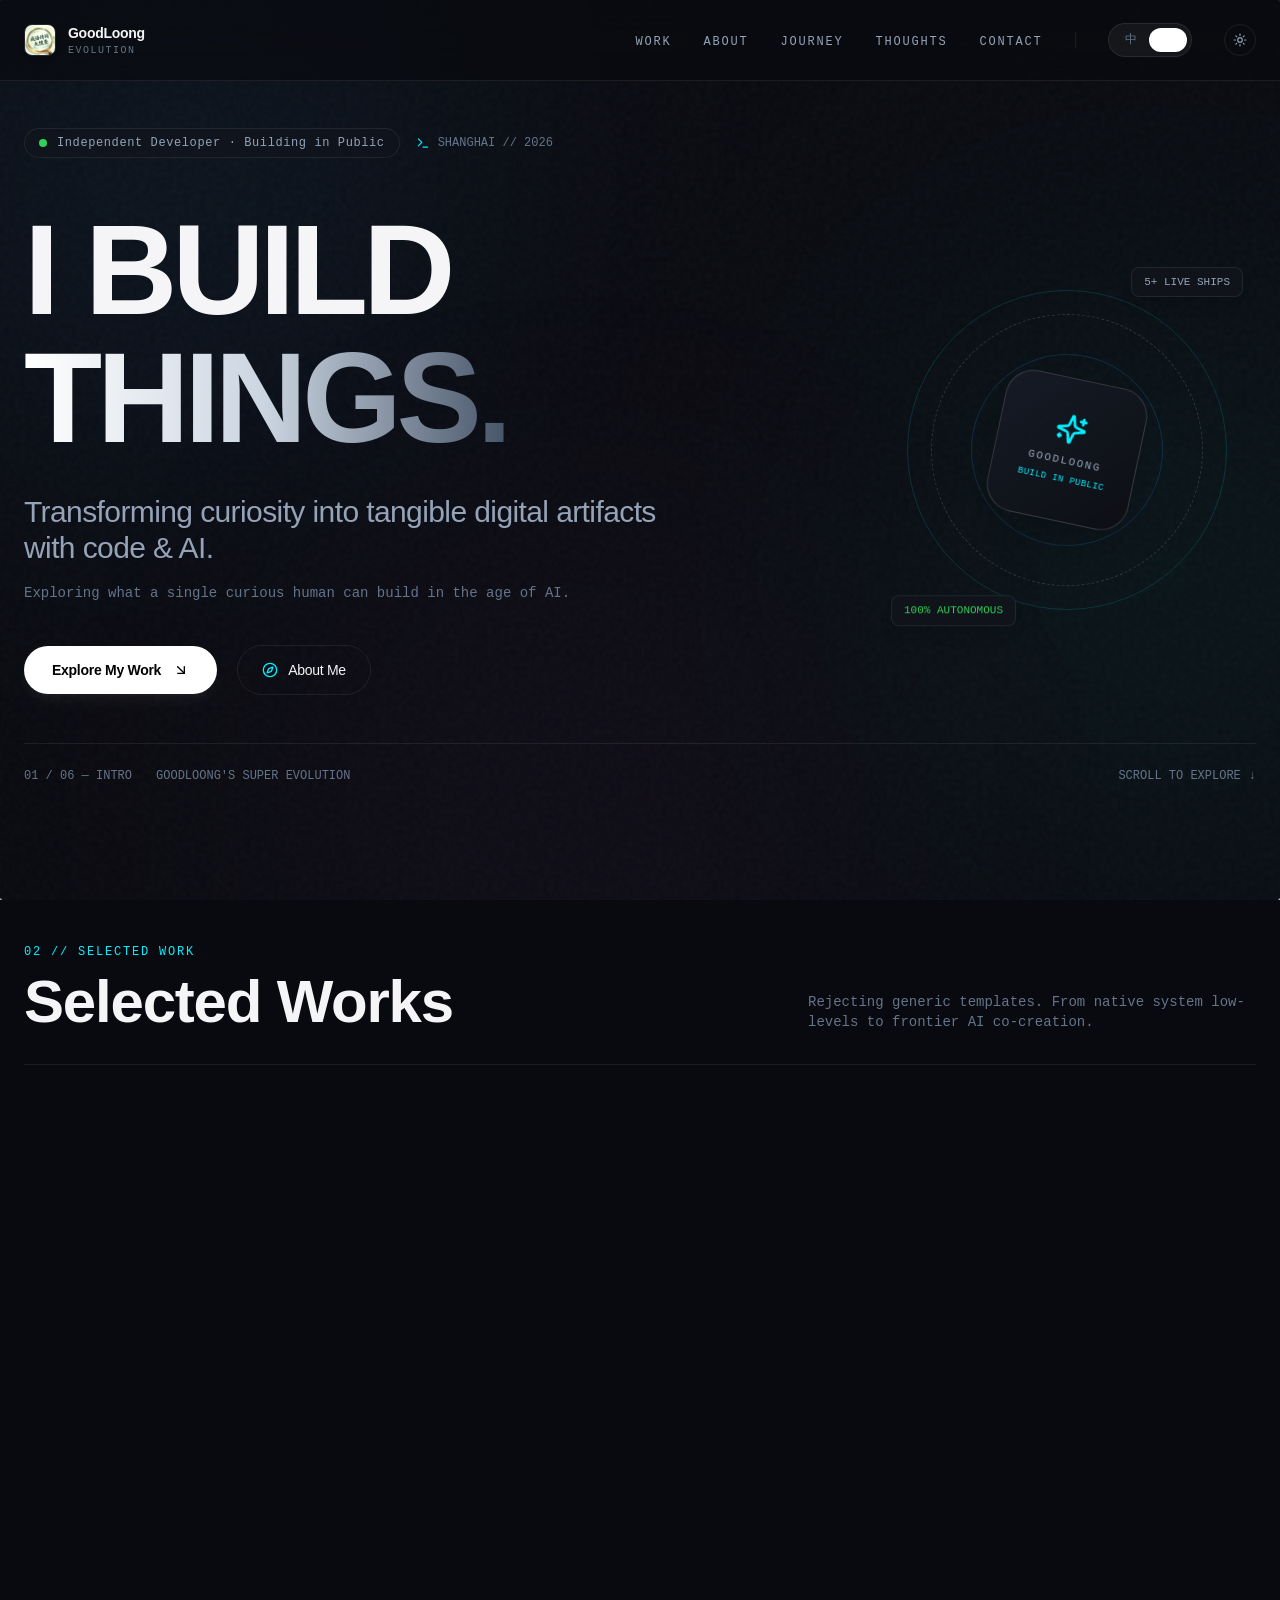
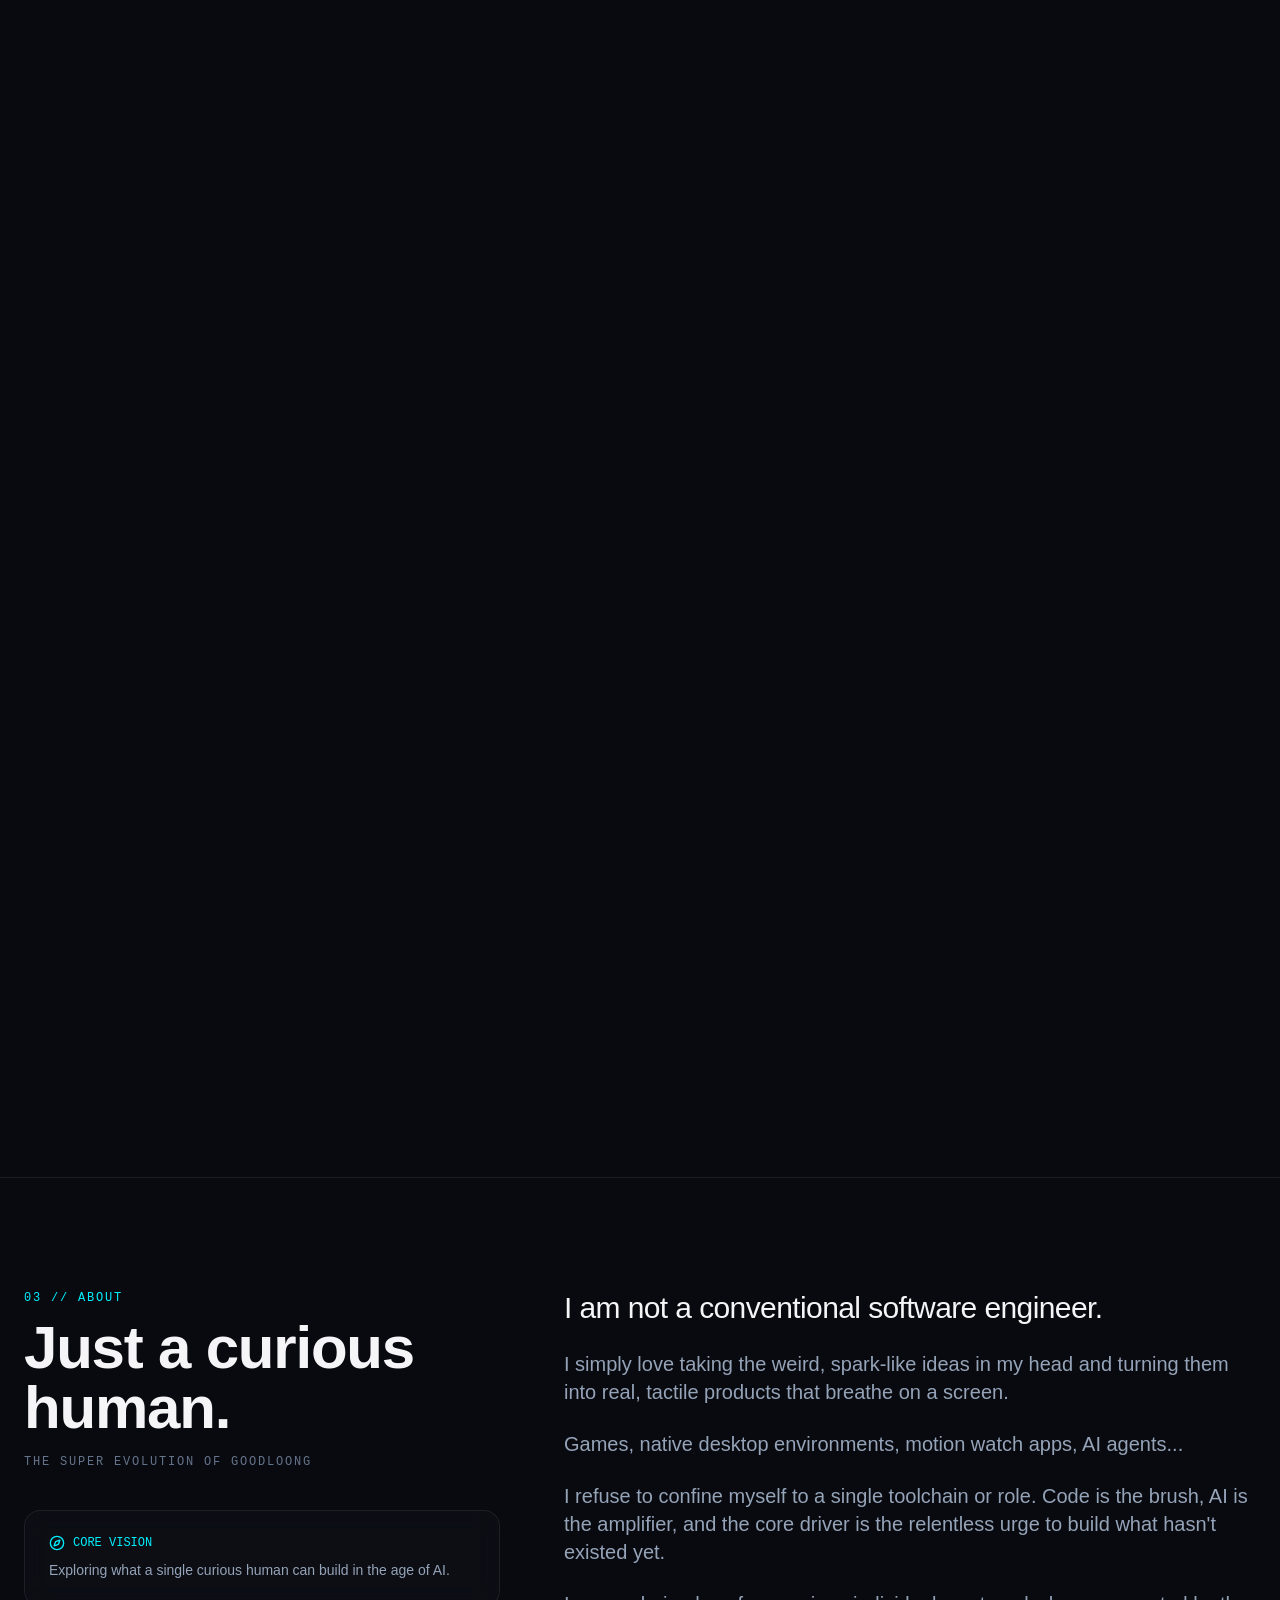
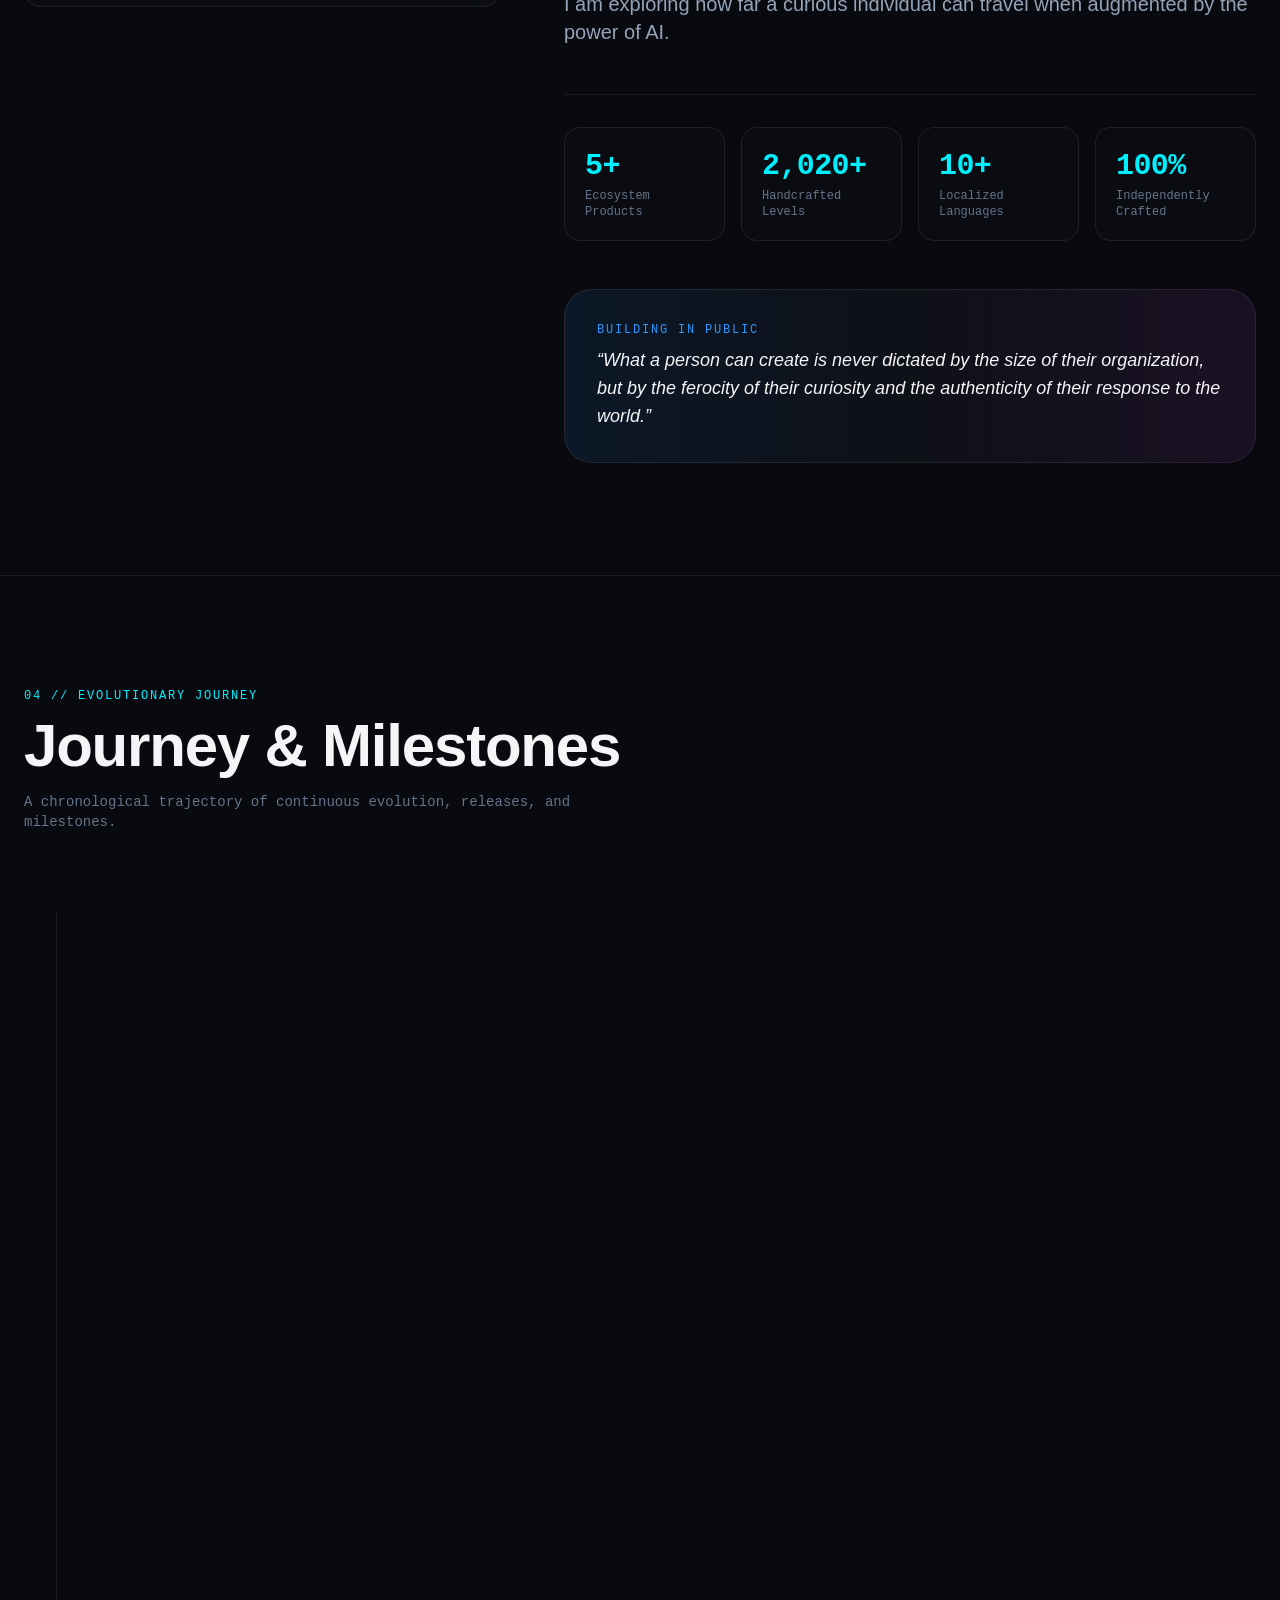
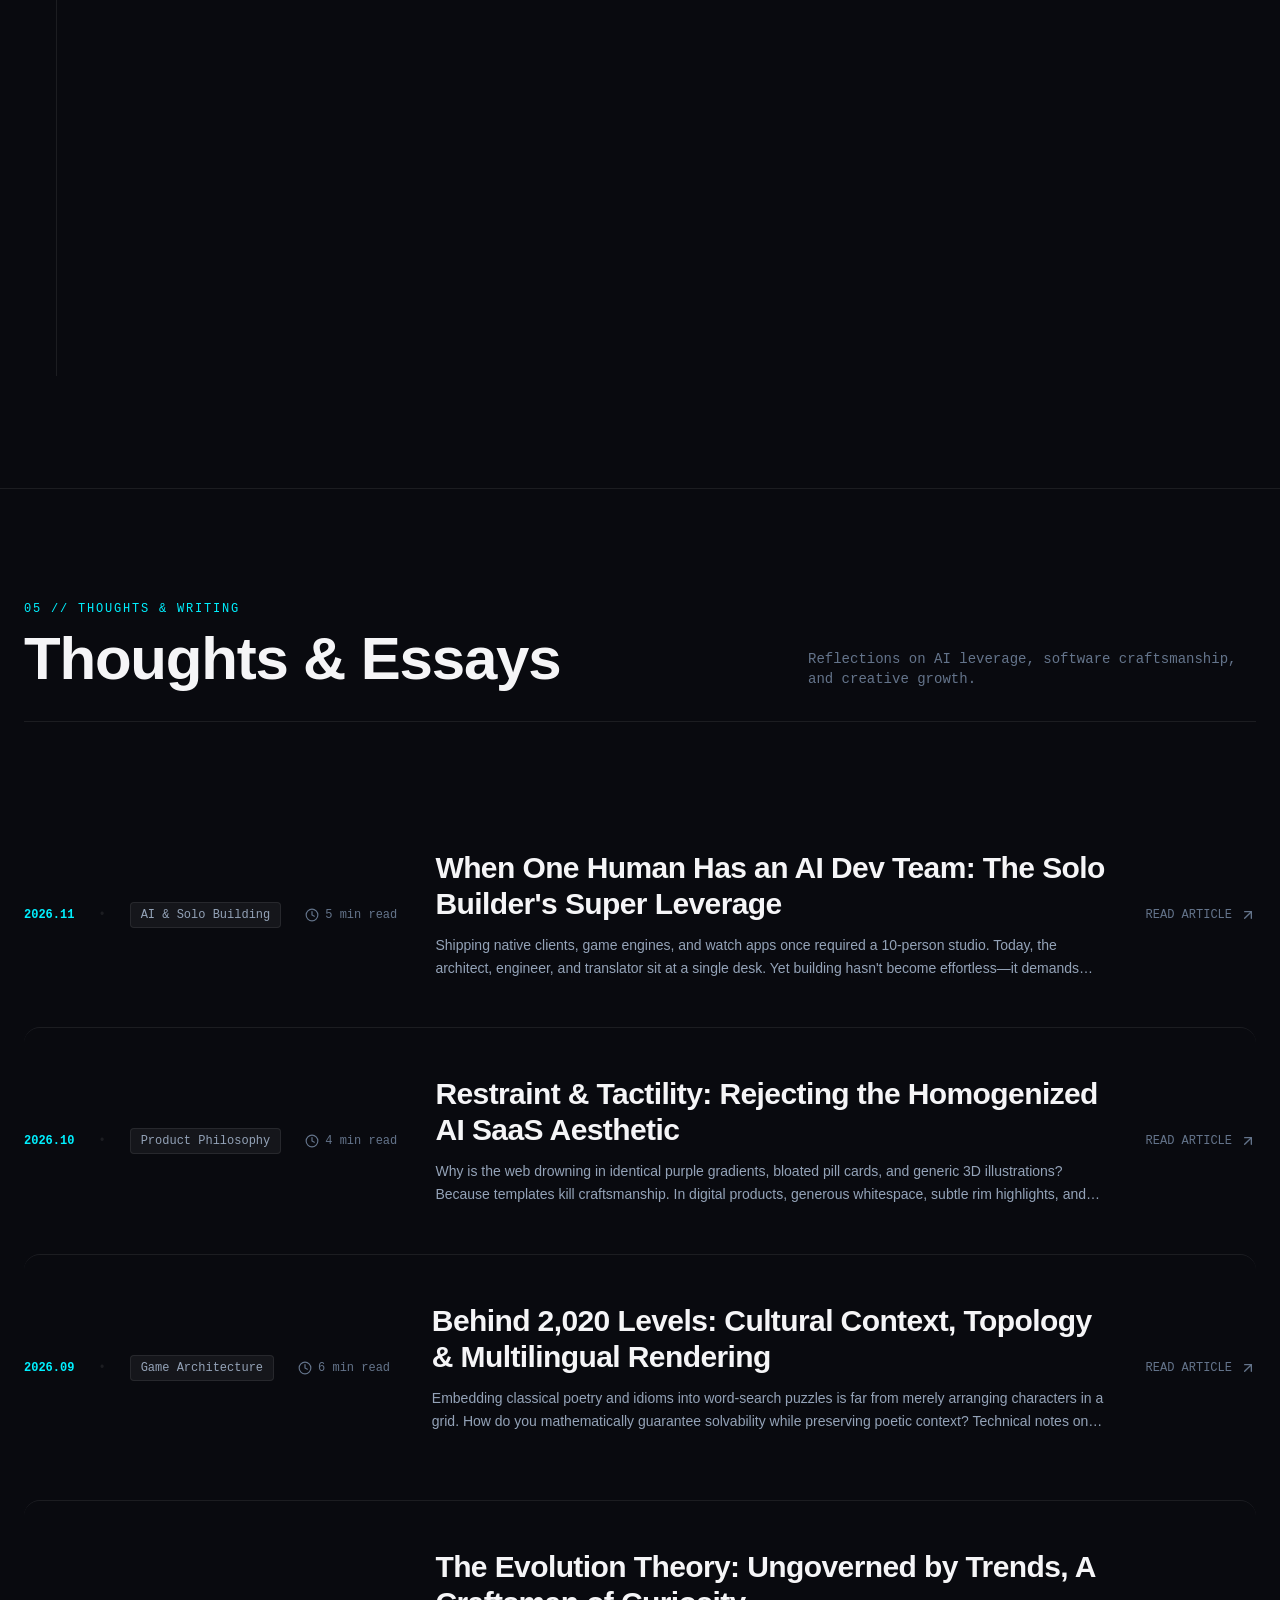
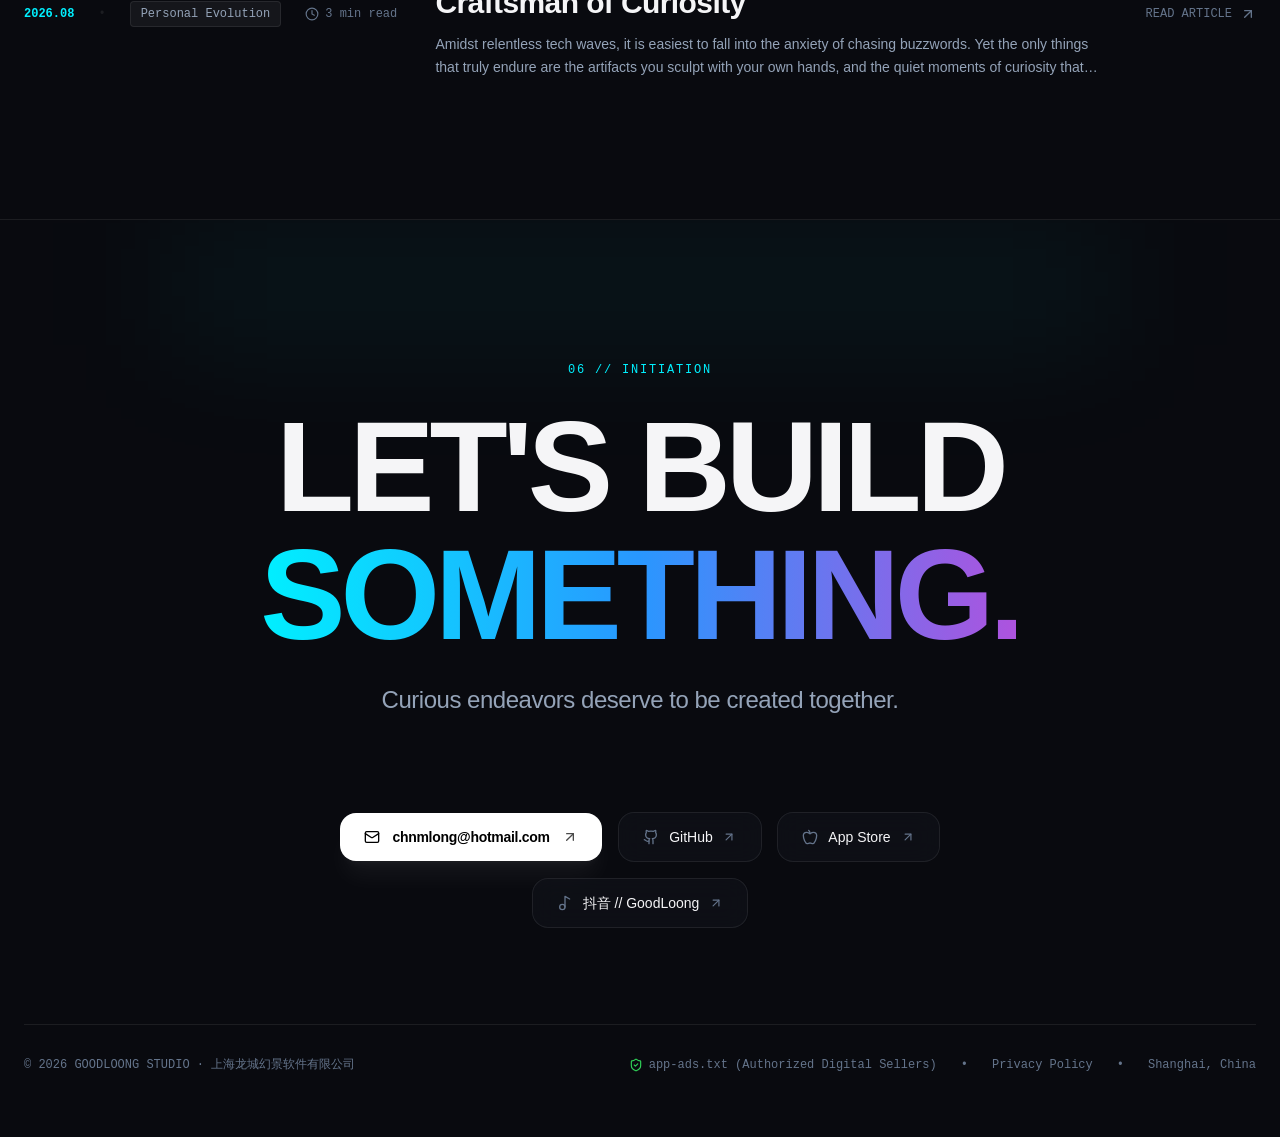
==== index.html @ 081393f2 "feat: launch Awwwards-caliber GoodLoong personal brand website with Next.js & Framer Motion" ====
<!DOCTYPE html><html lang="zh-CN" class="dark scroll-smooth"><head><meta charSet="utf-8"/><meta name="viewport" content="width=device-width, initial-scale=1"/><link rel="preload" as="image" href="/images/chineselink-icon.png"/><link rel="preload" as="image" href="/images/chineselink-banner.jpg"/><link rel="preload" as="image" href="/images/whaledesk-icon.png"/><link rel="preload" as="image" href="/images/airts-icon.svg"/><link rel="preload" as="image" href="/images/airts-preview.png"/><link rel="preload" as="image" href="/images/elbowstrike-icon.png"/><link rel="preload" as="image" href="/images/hairdiary-icon.png"/><link rel="stylesheet" href="/_next/static/css/e533cbdbdfae1721.css" data-precedence="next"/><link rel="preload" as="script" fetchPriority="low" href="/_next/static/chunks/webpack-8658fdbc42bfbbae.js"/><script src="/_next/static/chunks/fd9d1056-91aa9495991b9c80.js" async=""></script><script src="/_next/static/chunks/117-db2103dfdeca0efb.js" async=""></script><script src="/_next/static/chunks/main-app-16af84683da16f90.js" async=""></script><script src="/_next/static/chunks/366-4ab0dffbde142927.js" async=""></script><script src="/_next/static/chunks/649-71e1df2b8f020371.js" async=""></script><script src="/_next/static/chunks/app/page-8c3846f6b005e7c3.js" async=""></script><script src="/_next/static/chunks/app/layout-7a9b76e0c2e72d1f.js" async=""></script><title>古德龙 (GoodLoong) · 独立开发者 &amp; AI Builder</title><meta name="description" content="古德龙的超级进化：探索 AI 时代，一个普通人能够创造什么。独立游戏、原生客户端、AI Agent 创造者作品集与思考札记。"/><link rel="author" href="https://goodloongstudio.github.io"/><meta name="author" content="GoodLoong"/><meta name="keywords" content="古德龙,GoodLoong,独立开发,AI Builder,ChineseLink,成语诗词大搜查,WhaleDesk,AI_RTS,Elbow-Strike,Hair Diary"/><meta property="og:title" content="古德龙 (GoodLoong) · 独立开发者 &amp; AI Builder"/><meta property="og:description" content="探索 AI 时代，一个普通人能够创造什么。独立游戏与原生客户端作品集。"/><meta property="og:url" content="https://goodloongstudio.github.io/"/><meta property="og:site_name" content="GoodLoong Studio"/><meta property="og:locale" content="zh_CN"/><meta property="og:type" content="website"/><meta name="twitter:card" content="summary"/><meta name="twitter:title" content="古德龙 (GoodLoong) · 独立开发者 &amp; AI Builder"/><meta name="twitter:description" content="探索 AI 时代，一个普通人能够创造什么。独立游戏与原生客户端作品集。"/><link rel="icon" href="/images/chineselink-icon.png"/><script src="/_next/static/chunks/polyfills-42372ed130431b0a.js" noModule=""></script></head><body class="antialiased selection:bg-accent-cyan/30 selection:text-white"><div class="fixed inset-0 pointer-events-none z-0 overflow-hidden"><div class="absolute -top-32 -left-32 w-[600px] h-[600px] bg-accent-blue/10 dark:bg-accent-blue/[0.07] rounded-full blur-[140px] animate-pulse"></div><div class="absolute top-1/3 -right-40 w-[550px] h-[550px] bg-accent-cyan/10 dark:bg-accent-cyan/[0.06] rounded-full blur-[160px] animate-float"></div><div class="absolute -bottom-40 left-1/4 w-[500px] h-[500px] bg-accent-purple/10 dark:bg-accent-purple/[0.05] rounded-full blur-[150px]"></div><canvas class="absolute inset-0 block w-full h-full"></canvas><div class="absolute inset-0 opacity-[0.025] dark:opacity-[0.035] mix-blend-overlay pointer-events-none" style="background-image:url(&quot;data:image/svg+xml,%3Csvg viewBox=&#x27;0 0 200 200&#x27; xmlns=&#x27;http://www.w3.org/2000/svg&#x27;%3E%3Cfilter id=&#x27;noiseFilter&#x27;%3E%3CfeTurbulence type=&#x27;fractalNoise&#x27; baseFrequency=&#x27;0.8&#x27; numOctaves=&#x27;3&#x27; stitchTiles=&#x27;stitch&#x27;/%3E%3C/filter%3E%3Crect width=&#x27;100%25&#x27; height=&#x27;100%25&#x27; filter=&#x27;url(%23noiseFilter)&#x27;/%3E%3C/svg%3E&quot;)"></div></div><div class="relative min-h-screen"><nav class="fixed top-0 left-0 right-0 z-40 backdrop-blur-xl bg-background/80 dark:bg-background/70 border-b border-surface-lightBorder dark:border-surface-border transition-colors duration-300"><div class="max-w-7xl mx-auto px-6 h-20 flex items-center justify-between"><a href="#" class="flex items-center gap-3 group"><div class="w-8 h-8 rounded-lg overflow-hidden border border-surface-border dark:border-white/10 shadow-md group-hover:scale-105 transition-transform duration-300"><img src="/images/chineselink-icon.png" alt="GoodLoong" class="w-full h-full object-cover"/></div><div class="flex flex-col"><span class="text-sm font-bold tracking-tight text-text-lightPrimary dark:text-text-primary group-hover:text-accent-cyan transition-colors">古德龙</span><span class="text-[10px] font-mono tracking-widest text-text-muted uppercase">超级进化</span></div></a><div class="hidden md:flex items-center gap-8"><ul class="flex items-center gap-8 list-none"><li><a href="#work" class="text-xs uppercase tracking-widest text-text-lightSecondary dark:text-text-secondary hover:text-text-lightPrimary dark:hover:text-text-primary transition-colors font-mono">作品</a></li><li><a href="#about" class="text-xs uppercase tracking-widest text-text-lightSecondary dark:text-text-secondary hover:text-text-lightPrimary dark:hover:text-text-primary transition-colors font-mono">关于</a></li><li><a href="#journey" class="text-xs uppercase tracking-widest text-text-lightSecondary dark:text-text-secondary hover:text-text-lightPrimary dark:hover:text-text-primary transition-colors font-mono">旅程</a></li><li><a href="#thoughts" class="text-xs uppercase tracking-widest text-text-lightSecondary dark:text-text-secondary hover:text-text-lightPrimary dark:hover:text-text-primary transition-colors font-mono">思考</a></li><li><a href="#contact" class="text-xs uppercase tracking-widest text-text-lightSecondary dark:text-text-secondary hover:text-text-lightPrimary dark:hover:text-text-primary transition-colors font-mono">联系</a></li></ul><div class="h-4 w-[1px] bg-surface-border"></div><div class="flex items-center bg-black/5 dark:bg-white/5 border border-surface-lightBorder dark:border-surface-border rounded-full p-1"><button class="px-3 py-1 rounded-full text-xs font-mono font-medium transition-all bg-white dark:bg-surface-elevated text-black dark:text-white shadow-sm">中</button><button class="px-3 py-1 rounded-full text-xs font-mono font-medium transition-all text-text-muted hover:text-text-primary">EN</button></div><button aria-label="Toggle Theme" class="p-2 rounded-full border border-surface-lightBorder dark:border-surface-border text-text-lightSecondary dark:text-text-secondary hover:text-text-lightPrimary dark:hover:text-text-primary hover:border-accent-cyan/40 transition-colors"><svg xmlns="http://www.w3.org/2000/svg" width="24" height="24" viewBox="0 0 24 24" fill="none" stroke="currentColor" stroke-width="2" stroke-linecap="round" stroke-linejoin="round" class="lucide lucide-sun w-3.5 h-3.5"><circle cx="12" cy="12" r="4"></circle><path d="M12 2v2"></path><path d="M12 20v2"></path><path d="m4.93 4.93 1.41 1.41"></path><path d="m17.66 17.66 1.41 1.41"></path><path d="M2 12h2"></path><path d="M20 12h2"></path><path d="m6.34 17.66-1.41 1.41"></path><path d="m19.07 4.93-1.41 1.41"></path></svg></button></div><div class="flex items-center gap-3 md:hidden"><div class="flex items-center bg-black/5 dark:bg-white/5 border border-surface-border rounded-full p-0.5"><button class="px-2.5 py-1 text-xs font-mono">EN</button></div><button class="p-2 text-text-primary" aria-label="Open Menu"><svg xmlns="http://www.w3.org/2000/svg" width="24" height="24" viewBox="0 0 24 24" fill="none" stroke="currentColor" stroke-width="2" stroke-linecap="round" stroke-linejoin="round" class="lucide lucide-menu w-5 h-5"><line x1="4" x2="20" y1="12" y2="12"></line><line x1="4" x2="20" y1="6" y2="6"></line><line x1="4" x2="20" y1="18" y2="18"></line></svg></button></div></div></nav><main class="relative z-10"><section class="relative min-h-[85vh] lg:min-h-[88vh] max-h-[920px] flex flex-col justify-between pt-28 sm:pt-32 pb-12 px-6 max-w-7xl mx-auto"><div class="flex items-center gap-4 flex-wrap" style="opacity:0;transform:translateY(15px)"><div class="inline-flex items-center gap-2.5 px-3.5 py-1.5 rounded-full border border-surface-lightBorder dark:border-surface-border bg-surface/50 backdrop-blur-md"><span class="w-2 h-2 rounded-full bg-accent-emerald animate-ping"></span><span class="text-xs font-mono tracking-wider text-text-secondary">独立开发 · 持续公开创作 (Building in Public)</span></div><div class="hidden sm:inline-flex items-center gap-2 text-xs font-mono text-text-muted"><svg xmlns="http://www.w3.org/2000/svg" width="24" height="24" viewBox="0 0 24 24" fill="none" stroke="currentColor" stroke-width="2" stroke-linecap="round" stroke-linejoin="round" class="lucide lucide-terminal w-3.5 h-3.5 text-accent-cyan"><polyline points="4 17 10 11 4 5"></polyline><line x1="12" x2="20" y1="19" y2="19"></line></svg><span>SHANGHAI // 2026</span></div></div><div class="my-auto py-12 grid grid-cols-1 lg:grid-cols-12 gap-12 items-center"><div class="lg:col-span-8"><div style="opacity:0;transform:translateY(30px)"><h1 class="text-6xl sm:text-7xl md:text-8xl lg:text-9xl font-black tracking-tighter leading-[0.9] text-text-lightPrimary dark:text-text-primary select-none">I BUILD<br/><span class="relative inline-block text-transparent bg-clip-text bg-gradient-to-r from-white via-slate-200 to-slate-500 dark:from-white dark:via-slate-300 dark:to-slate-600">THINGS.</span></h1></div><p class="mt-8 text-xl sm:text-2xl md:text-3xl font-light text-text-lightSecondary dark:text-text-secondary max-w-2xl leading-relaxed tracking-tight" style="opacity:0;transform:translateY(20px)">用代码、AI 和一点好奇心，创造有趣的东西。</p><p class="mt-4 text-sm font-mono text-text-muted max-w-xl leading-relaxed" style="opacity:0">探索 AI 时代，一个普通人能够创造什么。</p><div class="mt-10 flex items-center gap-5 flex-wrap" style="opacity:0;transform:translateY(20px)"><a href="#work" class="group relative inline-flex items-center gap-3 px-7 py-3.5 rounded-full bg-text-lightPrimary text-background dark:bg-white dark:text-black font-semibold text-sm tracking-tight transition-transform duration-300 hover:scale-105 active:scale-95 shadow-lg shadow-white/5"><span>探索我的作品</span><svg xmlns="http://www.w3.org/2000/svg" width="24" height="24" viewBox="0 0 24 24" fill="none" stroke="currentColor" stroke-width="2" stroke-linecap="round" stroke-linejoin="round" class="lucide lucide-arrow-down-right w-4 h-4 group-hover:translate-x-0.5 group-hover:translate-y-0.5 transition-transform"><path d="m7 7 10 10"></path><path d="M17 7v10H7"></path></svg></a><a href="#about" class="inline-flex items-center gap-2.5 px-6 py-3.5 rounded-full border border-surface-lightBorder dark:border-surface-border text-text-lightPrimary dark:text-text-primary text-sm font-medium tracking-tight hover:border-accent-cyan/50 hover:bg-surface/40 transition-all duration-300"><svg xmlns="http://www.w3.org/2000/svg" width="24" height="24" viewBox="0 0 24 24" fill="none" stroke="currentColor" stroke-width="2" stroke-linecap="round" stroke-linejoin="round" class="lucide lucide-compass w-4 h-4 text-accent-cyan"><path d="m16.24 7.76-1.804 5.411a2 2 0 0 1-1.265 1.265L7.76 16.24l1.804-5.411a2 2 0 0 1 1.265-1.265z"></path><circle cx="12" cy="12" r="10"></circle></svg><span>关于我</span></a></div></div><div class="lg:col-span-4 relative flex items-center justify-center"><div class="relative w-72 h-72 sm:w-80 sm:h-80 flex items-center justify-center" style="opacity:0;transform:scale(0.85)"><div class="absolute inset-0 rounded-full border border-accent-cyan/20 dark:border-accent-cyan/15 animate-[spin_32s_linear_infinite]"></div><div class="absolute inset-6 rounded-full border border-dashed border-white/10 dark:border-white/15 animate-[spin_24s_linear_infinite_reverse]"></div><div class="absolute inset-16 rounded-full border border-accent-blue/30 dark:border-accent-blue/20 animate-[spin_40s_linear_infinite]"></div><div class="relative w-36 h-36 rounded-3xl bg-gradient-to-br from-surface-hover via-surface to-background-secondary border border-white/20 dark:border-white/15 backdrop-blur-2xl shadow-2xl flex flex-col items-center justify-center text-center p-4 transform rotate-12 hover:rotate-0 transition-transform duration-700 group"><svg xmlns="http://www.w3.org/2000/svg" width="24" height="24" viewBox="0 0 24 24" fill="none" stroke="currentColor" stroke-width="2" stroke-linecap="round" stroke-linejoin="round" class="lucide lucide-sparkles w-8 h-8 text-accent-cyan mb-2 group-hover:scale-110 transition-transform"><path d="M9.937 15.5A2 2 0 0 0 8.5 14.063l-6.135-1.582a.5.5 0 0 1 0-.962L8.5 9.936A2 2 0 0 0 9.937 8.5l1.582-6.135a.5.5 0 0 1 .963 0L14.063 8.5A2 2 0 0 0 15.5 9.937l6.135 1.581a.5.5 0 0 1 0 .964L15.5 14.063a2 2 0 0 0-1.437 1.437l-1.582 6.135a.5.5 0 0 1-.963 0z"></path><path d="M20 3v4"></path><path d="M22 5h-4"></path><path d="M4 17v2"></path><path d="M5 18H3"></path></svg><span class="text-[11px] font-mono tracking-widest text-text-secondary uppercase">GOODLOONG</span><span class="text-[9px] font-mono tracking-wider text-accent-cyan mt-1">BUILD IN PUBLIC</span></div><div class="absolute -top-4 -right-4 px-3 py-1.5 rounded-lg border border-surface-border bg-background-elevated/80 backdrop-blur-md text-[11px] font-mono text-text-secondary shadow-lg">5+ LIVE SHIPS</div><div class="absolute -bottom-2 -left-4 px-3 py-1.5 rounded-lg border border-surface-border bg-background-elevated/80 backdrop-blur-md text-[11px] font-mono text-accent-emerald shadow-lg">100% AUTONOMOUS</div></div></div></div><div class="flex items-center justify-between border-t border-surface-lightBorder dark:border-surface-border pt-6 text-xs font-mono text-text-muted" style="opacity:0"><div class="flex items-center gap-6"><span>01 / 06 — INTRO</span><span class="hidden sm:inline">GOODLOONG&#x27;S SUPER EVOLUTION</span></div><div class="flex items-center gap-2"><span>SCROLL TO EXPLORE</span><span class="inline-block animate-bounce">↓</span></div></div></section><section id="work" class="py-28 px-6 max-w-7xl mx-auto relative z-10"><div class="flex flex-col md:flex-row md:items-end justify-between mb-20 pb-8 border-b border-surface-lightBorder dark:border-surface-border"><div><span class="text-xs font-mono tracking-widest text-accent-cyan uppercase block mb-3">02 // SELECTED WORK</span><h2 class="text-4xl sm:text-5xl md:text-6xl font-black tracking-tight text-text-lightPrimary dark:text-text-primary">精选作品</h2></div><p class="mt-4 md:mt-0 text-sm font-mono text-text-muted max-w-md">拒绝同质化模版。从原生系统底层到前沿 AI 协同，每一个项目都是一次独特的数字建造。</p></div><div class="space-y-16"><article data-cursor="view" data-cursor-text="EXPLORE" class="group relative rounded-3xl bg-surface/60 hover:bg-surface-hover/80 dark:bg-surface/50 dark:hover:bg-surface-hover/90 border border-surface-lightBorder dark:border-surface-border hover:border-accent-blue/40 transition-all duration-500 overflow-hidden cursor-pointer p-8 sm:p-12 md:p-16" style="opacity:0;transform:translateY(30px)"><div class="grid grid-cols-1 lg:grid-cols-12 gap-10 items-center"><div class="lg:col-span-6 flex flex-col justify-between"><div><div class="flex items-center gap-3 mb-6"><span class="px-3 py-1 rounded-full text-xs font-mono font-semibold bg-accent-blue/10 border border-accent-blue/30 text-accent-blue">官方上架 · 旗舰</span><span class="text-xs font-mono text-text-muted">2026</span></div><div class="flex items-center gap-5 mb-4"><img src="/images/chineselink-icon.png" alt="ChineseLink" class="w-16 h-16 rounded-2xl border border-white/10 shadow-lg object-cover group-hover:scale-105 transition-transform duration-500"/><div><h3 class="text-3xl sm:text-4xl font-extrabold tracking-tight text-text-lightPrimary dark:text-text-primary group-hover:text-accent-blue transition-colors">ChineseLink</h3><p class="text-xs font-mono text-accent-cyan mt-1">iOS App Store · WeChat Mini Game</p></div></div><p class="text-text-lightSecondary dark:text-text-secondary text-base sm:text-lg font-light leading-relaxed mt-4">在方寸字阵中，寻味成语与千古诗词。横竖斜向滑动连词，拥有 2,020+ 精编主线关卡、10 种全球语言本地化与单机离线畅玩体验。</p><div class="flex flex-wrap gap-2 mt-6"><span class="px-2.5 py-1 rounded-md text-xs font-mono bg-black/5 dark:bg-white/5 border border-surface-border text-text-muted">Cocos Creator 3.8</span><span class="px-2.5 py-1 rounded-md text-xs font-mono bg-black/5 dark:bg-white/5 border border-surface-border text-text-muted">TypeScript</span><span class="px-2.5 py-1 rounded-md text-xs font-mono bg-black/5 dark:bg-white/5 border border-surface-border text-text-muted">iOS / Xcode</span><span class="px-2.5 py-1 rounded-md text-xs font-mono bg-black/5 dark:bg-white/5 border border-surface-border text-text-muted">StoreKit</span><span class="px-2.5 py-1 rounded-md text-xs font-mono bg-black/5 dark:bg-white/5 border border-surface-border text-text-muted">Google AdMob</span></div></div><div class="mt-8 flex items-center gap-4"><span class="inline-flex items-center gap-2 text-xs font-mono font-semibold tracking-wider text-accent-blue group-hover:translate-x-1 transition-transform"><span>查看详情与架构</span><svg xmlns="http://www.w3.org/2000/svg" width="24" height="24" viewBox="0 0 24 24" fill="none" stroke="currentColor" stroke-width="2" stroke-linecap="round" stroke-linejoin="round" class="lucide lucide-arrow-up-right w-4 h-4"><path d="M7 7h10v10"></path><path d="M7 17 17 7"></path></svg></span></div></div><div class="lg:col-span-6 relative"><div class="rounded-2xl overflow-hidden border border-surface-border shadow-2xl bg-black/20 group-hover:scale-[1.02] transition-transform duration-700"><img src="/images/chineselink-banner.jpg" alt="ChineseLink" class="w-full h-auto object-cover"/></div></div></div></article><div class="grid grid-cols-1 lg:grid-cols-12 gap-8"><article data-cursor="view" data-cursor-text="CASE" class="lg:col-span-7 group rounded-3xl bg-surface/60 hover:bg-surface-hover/80 dark:bg-surface/50 dark:hover:bg-surface-hover/90 border border-surface-lightBorder dark:border-surface-border hover:border-accent-cyan/40 transition-all duration-500 overflow-hidden cursor-pointer p-8 sm:p-12 flex flex-col justify-between" style="opacity:0;transform:translateY(30px)"><div><div class="flex items-center justify-between mb-8"><div class="flex items-center gap-3"><img src="/images/whaledesk-icon.png" alt="WhaleDesk" class="w-14 h-14 rounded-2xl border border-white/10 shadow-md object-cover"/><div><span class="text-[11px] font-mono tracking-widest text-accent-cyan uppercase block">Windows 原生桌面 · AI Agent</span><h3 class="text-2xl sm:text-3xl font-extrabold tracking-tight text-text-lightPrimary dark:text-text-primary group-hover:text-accent-cyan transition-colors">WhaleDesk</h3></div></div><span class="text-xs font-mono text-text-muted">2026</span></div><p class="text-text-lightSecondary dark:text-text-secondary text-sm sm:text-base font-light leading-relaxed mb-6">专为 Windows 深度定制的原生 AI 智能桌面系统。集成 Wallpaper Engine 级原生动态壁纸引擎、全局极速搜索、Direct2D 桌面小组件与 DeepSeek / Pi 智能工作台。</p><div class="flex flex-wrap gap-2 mb-8"><span class="px-2.5 py-1 rounded-md text-xs font-mono bg-black/5 dark:bg-white/5 border border-surface-border text-text-muted">C++20</span><span class="px-2.5 py-1 rounded-md text-xs font-mono bg-black/5 dark:bg-white/5 border border-surface-border text-text-muted">Direct2D</span><span class="px-2.5 py-1 rounded-md text-xs font-mono bg-black/5 dark:bg-white/5 border border-surface-border text-text-muted">WinUI 3</span><span class="px-2.5 py-1 rounded-md text-xs font-mono bg-black/5 dark:bg-white/5 border border-surface-border text-text-muted">DeepSeek API</span><span class="px-2.5 py-1 rounded-md text-xs font-mono bg-black/5 dark:bg-white/5 border border-surface-border text-text-muted">Native Win32</span></div></div><div class="pt-6 border-t border-surface-border/60 flex items-center justify-between"><span class="text-xs font-mono text-text-muted">Windows 原生 / Direct2D</span><span class="inline-flex items-center gap-1.5 text-xs font-mono text-accent-cyan group-hover:translate-x-1 transition-transform"><span>探索</span><svg xmlns="http://www.w3.org/2000/svg" width="24" height="24" viewBox="0 0 24 24" fill="none" stroke="currentColor" stroke-width="2" stroke-linecap="round" stroke-linejoin="round" class="lucide lucide-arrow-up-right w-3.5 h-3.5"><path d="M7 7h10v10"></path><path d="M7 17 17 7"></path></svg></span></div></article><article data-cursor="view" data-cursor-text="TACTICS" class="lg:col-span-5 group rounded-3xl bg-surface/60 hover:bg-surface-hover/80 dark:bg-surface/50 dark:hover:bg-surface-hover/90 border border-surface-lightBorder dark:border-surface-border hover:border-accent-purple/40 transition-all duration-500 overflow-hidden cursor-pointer p-8 sm:p-12 flex flex-col justify-between" style="opacity:0;transform:translateY(30px)"><div><div class="flex items-center justify-between mb-8"><div class="flex items-center gap-3"><div class="w-14 h-14 rounded-2xl bg-black/40 border border-white/10 p-2.5 flex items-center justify-center"><img src="/images/airts-icon.svg" alt="AI_RTS" class="w-full h-full object-contain"/></div><div><span class="text-[11px] font-mono tracking-widest text-accent-purple uppercase block">Godot 4 .NET · 独立游戏</span><h3 class="text-2xl sm:text-3xl font-extrabold tracking-tight text-text-lightPrimary dark:text-text-primary group-hover:text-accent-purple transition-colors">AI_RTS</h3></div></div><span class="text-xs font-mono text-text-muted">2026</span></div><p class="text-text-lightSecondary dark:text-text-secondary text-sm sm:text-base font-light leading-relaxed mb-6">基于 Godot 4.7 Mono 正交俯视架构的即时战略游戏。创新引入 LLM / 强化学习战术 AI 副官系统与自动化地图程序生成管线。</p><div class="rounded-xl overflow-hidden border border-surface-border mb-6"><img src="/images/airts-preview.png" alt="AI_RTS map preview" class="w-full h-32 object-cover group-hover:scale-105 transition-transform duration-500"/></div></div><div class="pt-6 border-t border-surface-border/60 flex items-center justify-between"><span class="text-xs font-mono text-text-muted">Godot 4.7 Mono / C#</span><span class="inline-flex items-center gap-1.5 text-xs font-mono text-accent-purple group-hover:translate-x-1 transition-transform"><span>探索</span><svg xmlns="http://www.w3.org/2000/svg" width="24" height="24" viewBox="0 0 24 24" fill="none" stroke="currentColor" stroke-width="2" stroke-linecap="round" stroke-linejoin="round" class="lucide lucide-arrow-up-right w-3.5 h-3.5"><path d="M7 7h10v10"></path><path d="M7 17 17 7"></path></svg></span></div></article></div><div class="grid grid-cols-1 lg:grid-cols-12 gap-8"><article data-cursor="view" data-cursor-text="WATCH" class="lg:col-span-6 group rounded-3xl bg-surface/60 hover:bg-surface-hover/80 dark:bg-surface/50 dark:hover:bg-surface-hover/90 border border-surface-lightBorder dark:border-surface-border hover:border-accent-amber/40 transition-all duration-500 overflow-hidden cursor-pointer p-8 sm:p-12 flex flex-col justify-between" style="opacity:0;transform:translateY(30px)"><div><div class="flex items-center justify-between mb-8"><div class="flex items-center gap-4"><img src="/images/elbowstrike-icon.png" alt="Elbow-Strike" class="w-14 h-14 rounded-2xl border border-white/10 shadow-md object-cover"/><div><span class="text-[11px] font-mono tracking-widest text-accent-amber uppercase block">watchOS · 体感交互</span><h3 class="text-2xl sm:text-3xl font-extrabold tracking-tight text-text-lightPrimary dark:text-text-primary group-hover:text-accent-amber transition-colors">Elbow-Strike</h3></div></div><svg xmlns="http://www.w3.org/2000/svg" width="24" height="24" viewBox="0 0 24 24" fill="none" stroke="currentColor" stroke-width="2" stroke-linecap="round" stroke-linejoin="round" class="lucide lucide-apple w-5 h-5 text-text-muted"><path d="M12 20.94c1.5 0 2.75 1.06 4 1.06 3 0 6-8 6-12.22A4.91 4.91 0 0 0 17 5c-2.22 0-4 1.44-5 2-1-.56-2.78-2-5-2a4.9 4.9 0 0 0-5 4.78C2 14 5 22 8 22c1.25 0 2.5-1.06 4-1.06Z"></path><path d="M10 2c1 .5 2 2 2 5"></path></svg></div><p class="text-text-lightSecondary dark:text-text-secondary text-sm sm:text-base font-light leading-relaxed mb-6">基于 watchOS 与 CoreMotion 传感器深度研发的腕上趣味体感应用。利用陀螺仪与加速度计实时检测肘击速度与打击力度，伴随震撼触觉反馈与动效。</p><div class="flex flex-wrap gap-2 mb-8"><span class="px-2.5 py-1 rounded-md text-xs font-mono bg-black/5 dark:bg-white/5 border border-surface-border text-text-muted">watchOS</span><span class="px-2.5 py-1 rounded-md text-xs font-mono bg-black/5 dark:bg-white/5 border border-surface-border text-text-muted">SwiftUI</span><span class="px-2.5 py-1 rounded-md text-xs font-mono bg-black/5 dark:bg-white/5 border border-surface-border text-text-muted">CoreMotion</span><span class="px-2.5 py-1 rounded-md text-xs font-mono bg-black/5 dark:bg-white/5 border border-surface-border text-text-muted">Taptic Engine</span><span class="px-2.5 py-1 rounded-md text-xs font-mono bg-black/5 dark:bg-white/5 border border-surface-border text-text-muted">iOS Companion</span></div></div><div class="pt-6 border-t border-surface-border/60 flex items-center justify-between"><span class="text-xs font-mono text-text-muted">watchOS / CoreMotion</span><span class="inline-flex items-center gap-1.5 text-xs font-mono text-accent-amber group-hover:translate-x-1 transition-transform"><span>探索</span><svg xmlns="http://www.w3.org/2000/svg" width="24" height="24" viewBox="0 0 24 24" fill="none" stroke="currentColor" stroke-width="2" stroke-linecap="round" stroke-linejoin="round" class="lucide lucide-arrow-up-right w-3.5 h-3.5"><path d="M7 7h10v10"></path><path d="M7 17 17 7"></path></svg></span></div></article><article data-cursor="view" data-cursor-text="VISION" class="lg:col-span-6 group rounded-3xl bg-surface/60 hover:bg-surface-hover/80 dark:bg-surface/50 dark:hover:bg-surface-hover/90 border border-surface-lightBorder dark:border-surface-border hover:border-accent-emerald/40 transition-all duration-500 overflow-hidden cursor-pointer p-8 sm:p-12 flex flex-col justify-between" style="opacity:0;transform:translateY(30px)"><div><div class="flex items-center justify-between mb-8"><div class="flex items-center gap-4"><img src="/images/hairdiary-icon.png" alt="Hair Diary" class="w-14 h-14 rounded-2xl border border-white/10 shadow-md object-cover"/><div><span class="text-[11px] font-mono tracking-widest text-accent-emerald uppercase block">移动健康 · 多模态 AI</span><h3 class="text-2xl sm:text-3xl font-extrabold tracking-tight text-text-lightPrimary dark:text-text-primary group-hover:text-accent-emerald transition-colors">Hair Diary</h3></div></div><svg xmlns="http://www.w3.org/2000/svg" width="24" height="24" viewBox="0 0 24 24" fill="none" stroke="currentColor" stroke-width="2" stroke-linecap="round" stroke-linejoin="round" class="lucide lucide-activity w-5 h-5 text-accent-emerald"><path d="M22 12h-2.48a2 2 0 0 0-1.93 1.46l-2.35 8.36a.25.25 0 0 1-.48 0L9.24 2.18a.25.25 0 0 0-.48 0l-2.35 8.36A2 2 0 0 1 4.49 12H2"></path></svg></div><p class="text-text-lightSecondary dark:text-text-secondary text-sm sm:text-base font-light leading-relaxed mb-6">结合多模态计算机视觉的个人健康记录工具。借助 Google AI Studio / Gemini Vision 算法分析头皮与发质微观照片，量化发质密度与头皮状态变化趋势。</p><div class="flex flex-wrap gap-2 mb-8"><span class="px-2.5 py-1 rounded-md text-xs font-mono bg-black/5 dark:bg-white/5 border border-surface-border text-text-muted">React Native / iOS</span><span class="px-2.5 py-1 rounded-md text-xs font-mono bg-black/5 dark:bg-white/5 border border-surface-border text-text-muted">Google AI Studio</span><span class="px-2.5 py-1 rounded-md text-xs font-mono bg-black/5 dark:bg-white/5 border border-surface-border text-text-muted">Gemini Vision</span><span class="px-2.5 py-1 rounded-md text-xs font-mono bg-black/5 dark:bg-white/5 border border-surface-border text-text-muted">TypeScript</span><span class="px-2.5 py-1 rounded-md text-xs font-mono bg-black/5 dark:bg-white/5 border border-surface-border text-text-muted">On-Device Storage</span></div></div><div class="pt-6 border-t border-surface-border/60 flex items-center justify-between"><span class="text-xs font-mono text-text-muted">多模态 AI 视觉分析</span><span class="inline-flex items-center gap-1.5 text-xs font-mono text-accent-emerald group-hover:translate-x-1 transition-transform"><span>探索</span><svg xmlns="http://www.w3.org/2000/svg" width="24" height="24" viewBox="0 0 24 24" fill="none" stroke="currentColor" stroke-width="2" stroke-linecap="round" stroke-linejoin="round" class="lucide lucide-arrow-up-right w-3.5 h-3.5"><path d="M7 7h10v10"></path><path d="M7 17 17 7"></path></svg></span></div></article></div></div></section><section id="about" class="py-28 px-6 max-w-7xl mx-auto relative z-10 border-t border-surface-lightBorder dark:border-surface-border"><div class="grid grid-cols-1 lg:grid-cols-12 gap-16 items-start"><div class="lg:col-span-5 lg:sticky lg:top-32"><span class="text-xs font-mono tracking-widest text-accent-cyan uppercase block mb-3">03 // ABOUT</span><h2 class="text-4xl sm:text-5xl md:text-6xl font-black tracking-tight text-text-lightPrimary dark:text-text-primary leading-[1.05]">Just a curious human.</h2><p class="mt-4 text-xs font-mono tracking-widest text-text-muted uppercase">古德龙的超级进化 · 个人宣言</p><div class="mt-10 p-6 rounded-2xl bg-surface/40 border border-surface-border backdrop-blur-md"><div class="flex items-center gap-2 text-accent-cyan text-xs font-mono mb-2"><svg xmlns="http://www.w3.org/2000/svg" width="24" height="24" viewBox="0 0 24 24" fill="none" stroke="currentColor" stroke-width="2" stroke-linecap="round" stroke-linejoin="round" class="lucide lucide-compass w-4 h-4"><path d="m16.24 7.76-1.804 5.411a2 2 0 0 1-1.265 1.265L7.76 16.24l1.804-5.411a2 2 0 0 1 1.265-1.265z"></path><circle cx="12" cy="12" r="10"></circle></svg><span>CORE VISION</span></div><p class="text-sm text-text-secondary leading-relaxed font-light">探索 AI 时代，一个普通人能够创造什么。</p></div></div><div class="lg:col-span-7 space-y-12"><div class="space-y-6 text-lg sm:text-xl font-light text-text-lightSecondary dark:text-text-secondary leading-relaxed"><p class="text-2xl sm:text-3xl font-normal text-text-lightPrimary dark:text-text-primary tracking-tight" style="opacity:0;transform:translateY(15px)">我不是传统意义上的程序员。</p><p class="" style="opacity:0;transform:translateY(15px)">我喜欢把脑海里那些奇怪的想法，变成真正可以运行的产品。</p><p class="" style="opacity:0;transform:translateY(15px)">游戏、桌面工具、体感应用、AI Agent……</p><p class="" style="opacity:0;transform:translateY(15px)">我不把自己局限在某一种单一技术栈或角色标签里。代码是画笔，AI 是放大器，最重要的是那股想把未见之物带到现实里的执念。</p><p class="" style="opacity:0;transform:translateY(15px)">我正在探索，一个普通人借助 AI，究竟能够走多远。</p></div><div class="grid grid-cols-2 sm:grid-cols-4 gap-4 pt-8 border-t border-surface-lightBorder dark:border-surface-border"><div class="p-5 rounded-2xl bg-surface/30 border border-surface-border"><span class="text-2xl sm:text-3xl font-black tracking-tight text-accent-cyan block font-mono">5+</span><span class="text-xs font-mono text-text-muted mt-1 block">核心产品生态</span></div><div class="p-5 rounded-2xl bg-surface/30 border border-surface-border"><span class="text-2xl sm:text-3xl font-black tracking-tight text-accent-cyan block font-mono">2,020+</span><span class="text-xs font-mono text-text-muted mt-1 block">主线游戏关卡</span></div><div class="p-5 rounded-2xl bg-surface/30 border border-surface-border"><span class="text-2xl sm:text-3xl font-black tracking-tight text-accent-cyan block font-mono">10+</span><span class="text-xs font-mono text-text-muted mt-1 block">国际化语言适配</span></div><div class="p-5 rounded-2xl bg-surface/30 border border-surface-border"><span class="text-2xl sm:text-3xl font-black tracking-tight text-accent-cyan block font-mono">100%</span><span class="text-xs font-mono text-text-muted mt-1 block">独立设计与构建</span></div></div><div class="p-8 rounded-3xl bg-gradient-to-r from-accent-blue/10 via-surface to-accent-purple/10 border border-surface-border"><span class="text-xs font-mono tracking-widest text-accent-blue uppercase block mb-2">BUILDING IN PUBLIC</span><p class="text-base sm:text-lg text-text-primary font-medium italic">“一个人能创造什么，不取决于他所处的组织规模，而取决于他的好奇心有多强烈，以及他对世界的回应有多真诚。”</p></div></div></div></section><section id="journey" class="py-28 px-6 max-w-7xl mx-auto relative z-10 border-t border-surface-lightBorder dark:border-surface-border"><div class="mb-20"><span class="text-xs font-mono tracking-widest text-accent-cyan uppercase block mb-3">04 // EVOLUTIONARY JOURNEY</span><h2 class="text-4xl sm:text-5xl md:text-6xl font-black tracking-tight text-text-lightPrimary dark:text-text-primary">创作旅程</h2><p class="mt-4 text-sm font-mono text-text-muted max-w-xl">一条持续进化的数字轨迹。记录独立开发中的每一个产品发布、技术突围与关键里程碑。</p></div><div class="relative border-l border-surface-lightBorder dark:border-surface-border ml-4 sm:ml-8 pl-8 sm:pl-12 space-y-16"><div class="relative group" style="opacity:0;transform:translateX(-20px)"><div class="absolute -left-[45px] sm:-left-[61px] top-1.5 flex items-center justify-center w-8 h-8 rounded-full bg-background border border-surface-border group-hover:border-accent-cyan group-hover:scale-110 transition-all duration-300 shadow-md"><svg xmlns="http://www.w3.org/2000/svg" width="24" height="24" viewBox="0 0 24 24" fill="none" stroke="currentColor" stroke-width="2" stroke-linecap="round" stroke-linejoin="round" class="lucide lucide-sparkles w-4 h-4 text-accent-purple"><path d="M9.937 15.5A2 2 0 0 0 8.5 14.063l-6.135-1.582a.5.5 0 0 1 0-.962L8.5 9.936A2 2 0 0 0 9.937 8.5l1.582-6.135a.5.5 0 0 1 .963 0L14.063 8.5A2 2 0 0 0 15.5 9.937l6.135 1.581a.5.5 0 0 1 0 .964L15.5 14.063a2 2 0 0 0-1.437 1.437l-1.582 6.135a.5.5 0 0 1-.963 0z"></path><path d="M20 3v4"></path><path d="M22 5h-4"></path><path d="M4 17v2"></path><path d="M5 18H3"></path></svg></div><div class="p-8 rounded-3xl bg-surface/40 hover:bg-surface-hover/70 dark:bg-surface/30 dark:hover:bg-surface-hover/60 border border-surface-lightBorder dark:border-surface-border hover:border-surface-borderHover transition-all duration-300"><div class="flex items-center gap-3 mb-3 flex-wrap"><span class="text-xs font-mono font-bold text-accent-cyan tracking-wider">2026<!-- --> // <!-- -->NOW</span><span class="text-surface-border">•</span><span class="px-2.5 py-0.5 rounded text-[11px] font-mono bg-white/5 border border-surface-border text-text-muted">进化进行时</span></div><h3 class="text-2xl font-bold tracking-tight text-text-lightPrimary dark:text-text-primary group-hover:text-accent-cyan transition-colors">超进化：全矩阵与自主 Agent 探索</h3><div class="text-xs font-mono text-text-muted mt-1 mb-4">WhaleDesk 桌面工作台与 AI_RTS 战术副官系统</div><p class="text-text-lightSecondary dark:text-text-secondary text-sm sm:text-base font-light leading-relaxed">不再局限于单一平台，横跨 Windows 原生底层渲染、Godot .NET 即时战略、以及 Apple Watch 体感算法。全面探索人类创作者与 AI 智能体之间的深度协同开发模式。</p></div></div><div class="relative group" style="opacity:0;transform:translateX(-20px)"><div class="absolute -left-[45px] sm:-left-[61px] top-1.5 flex items-center justify-center w-8 h-8 rounded-full bg-background border border-surface-border group-hover:border-accent-cyan group-hover:scale-110 transition-all duration-300 shadow-md"><svg xmlns="http://www.w3.org/2000/svg" width="24" height="24" viewBox="0 0 24 24" fill="none" stroke="currentColor" stroke-width="2" stroke-linecap="round" stroke-linejoin="round" class="lucide lucide-rocket w-4 h-4 text-accent-cyan"><path d="M4.5 16.5c-1.5 1.26-2 5-2 5s3.74-.5 5-2c.71-.84.7-2.13-.09-2.91a2.18 2.18 0 0 0-2.91-.09z"></path><path d="m12 15-3-3a22 22 0 0 1 2-3.95A12.88 12.88 0 0 1 22 2c0 2.72-.78 7.5-6 11a22.35 22.35 0 0 1-4 2z"></path><path d="M9 12H4s.55-3.03 2-4c1.62-1.08 5 0 5 0"></path><path d="M12 15v5s3.03-.55 4-2c1.08-1.62 0-5 0-5"></path></svg></div><div class="p-8 rounded-3xl bg-surface/40 hover:bg-surface-hover/70 dark:bg-surface/30 dark:hover:bg-surface-hover/60 border border-surface-lightBorder dark:border-surface-border hover:border-surface-borderHover transition-all duration-300"><div class="flex items-center gap-3 mb-3 flex-wrap"><span class="text-xs font-mono font-bold text-accent-cyan tracking-wider">2026<!-- --> // <!-- -->Q3 - Q4</span><span class="text-surface-border">•</span><span class="px-2.5 py-0.5 rounded text-[11px] font-mono bg-white/5 border border-surface-border text-text-muted">商业化里程碑</span></div><h3 class="text-2xl font-bold tracking-tight text-text-lightPrimary dark:text-text-primary group-hover:text-accent-cyan transition-colors">旗舰破局：《成语诗词大搜查》全球上架</h3><div class="text-xs font-mono text-text-muted mt-1 mb-4">Apple App Store 1.0.25 官方发行与 2,020 关文化图谱</div><p class="text-text-lightSecondary dark:text-text-secondary text-sm sm:text-base font-light leading-relaxed">完成从代码架构重构、2,020 关卡拓扑设计到 10 种全球语言本地化的全链路落地。打通 Google AdMob app-ads.txt 授权卖家体系与 Apple StoreKit 变现闭环，验证独立产品出海与长期变现模型。</p></div></div><div class="relative group" style="opacity:0;transform:translateX(-20px)"><div class="absolute -left-[45px] sm:-left-[61px] top-1.5 flex items-center justify-center w-8 h-8 rounded-full bg-background border border-surface-border group-hover:border-accent-cyan group-hover:scale-110 transition-all duration-300 shadow-md"><svg xmlns="http://www.w3.org/2000/svg" width="24" height="24" viewBox="0 0 24 24" fill="none" stroke="currentColor" stroke-width="2" stroke-linecap="round" stroke-linejoin="round" class="lucide lucide-orbit w-4 h-4 text-accent-amber"><circle cx="12" cy="12" r="3"></circle><circle cx="19" cy="5" r="2"></circle><circle cx="5" cy="19" r="2"></circle><path d="M10.4 21.9a10 10 0 0 0 9.941-15.416"></path><path d="M13.5 2.1a10 10 0 0 0-9.841 15.416"></path></svg></div><div class="p-8 rounded-3xl bg-surface/40 hover:bg-surface-hover/70 dark:bg-surface/30 dark:hover:bg-surface-hover/60 border border-surface-lightBorder dark:border-surface-border hover:border-surface-borderHover transition-all duration-300"><div class="flex items-center gap-3 mb-3 flex-wrap"><span class="text-xs font-mono font-bold text-accent-cyan tracking-wider">2026<!-- --> // <!-- -->Q1 - Q2</span><span class="text-surface-border">•</span><span class="px-2.5 py-0.5 rounded text-[11px] font-mono bg-white/5 border border-surface-border text-text-muted">跨界实验</span></div><h3 class="text-2xl font-bold tracking-tight text-text-lightPrimary dark:text-text-primary group-hover:text-accent-cyan transition-colors">体感与多模态：从手腕到视觉的跨界触角</h3><div class="text-xs font-mono text-text-muted mt-1 mb-4">Elbow-Strike 体感打击与 Hair Diary 视觉健康日记</div><p class="text-text-lightSecondary dark:text-text-secondary text-sm sm:text-base font-light leading-relaxed">跨界深入硬件传感器与多模态视觉模型。用 CoreMotion 捕获毫秒级肢体加速度，用 Gemini Vision 解析微观健康趋势。证明好玩与有用可以在不同形态中自然生长。</p></div></div><div class="relative group" style="opacity:0;transform:translateX(-20px)"><div class="absolute -left-[45px] sm:-left-[61px] top-1.5 flex items-center justify-center w-8 h-8 rounded-full bg-background border border-surface-border group-hover:border-accent-cyan group-hover:scale-110 transition-all duration-300 shadow-md"><svg xmlns="http://www.w3.org/2000/svg" width="24" height="24" viewBox="0 0 24 24" fill="none" stroke="currentColor" stroke-width="2" stroke-linecap="round" stroke-linejoin="round" class="lucide lucide-sparkles w-4 h-4 text-accent-purple"><path d="M9.937 15.5A2 2 0 0 0 8.5 14.063l-6.135-1.582a.5.5 0 0 1 0-.962L8.5 9.936A2 2 0 0 0 9.937 8.5l1.582-6.135a.5.5 0 0 1 .963 0L14.063 8.5A2 2 0 0 0 15.5 9.937l6.135 1.581a.5.5 0 0 1 0 .964L15.5 14.063a2 2 0 0 0-1.437 1.437l-1.582 6.135a.5.5 0 0 1-.963 0z"></path><path d="M20 3v4"></path><path d="M22 5h-4"></path><path d="M4 17v2"></path><path d="M5 18H3"></path></svg></div><div class="p-8 rounded-3xl bg-surface/40 hover:bg-surface-hover/70 dark:bg-surface/30 dark:hover:bg-surface-hover/60 border border-surface-lightBorder dark:border-surface-border hover:border-surface-borderHover transition-all duration-300"><div class="flex items-center gap-3 mb-3 flex-wrap"><span class="text-xs font-mono font-bold text-accent-cyan tracking-wider">2025<!-- --> // <!-- -->ORIGIN</span><span class="text-surface-border">•</span><span class="px-2.5 py-0.5 rounded text-[11px] font-mono bg-white/5 border border-surface-border text-text-muted">起点誓约</span></div><h3 class="text-2xl font-bold tracking-tight text-text-lightPrimary dark:text-text-primary group-hover:text-accent-cyan transition-colors">原点：一个普通人的 AI 创造元年</h3><div class="text-xs font-mono text-text-muted mt-1 mb-4">建立个人品牌与持续公开创造 (Building in Public)</div><p class="text-text-lightSecondary dark:text-text-secondary text-sm sm:text-base font-light leading-relaxed">意识到大语言模型不仅是聊天工具，更是独立创作者的力量倍增器。立下“古德龙的超级进化”个人誓言，开始把脑海里积攒的所有好玩的想法，逐一敲成真实的代码。</p></div></div></div></section><section id="thoughts" class="py-28 px-6 max-w-7xl mx-auto relative z-10 border-t border-surface-lightBorder dark:border-surface-border"><div class="flex flex-col md:flex-row md:items-end justify-between mb-20 pb-8 border-b border-surface-lightBorder dark:border-surface-border"><div><span class="text-xs font-mono tracking-widest text-accent-cyan uppercase block mb-3">05 // THOUGHTS &amp; WRITING</span><h2 class="text-4xl sm:text-5xl md:text-6xl font-black tracking-tight text-text-lightPrimary dark:text-text-primary">想法与记录</h2></div><p class="mt-4 md:mt-0 text-sm font-mono text-text-muted max-w-md">关于 AI、系统设计、独立创造与成长的沉淀札记。</p></div><div class="divide-y divide-surface-lightBorder dark:divide-surface-border"><article class="group py-12 flex flex-col lg:flex-row lg:items-center justify-between gap-8 cursor-pointer hover:px-6 transition-all duration-300 rounded-2xl hover:bg-surface/30" style="opacity:0;transform:translateY(20px)"><div class="flex items-center gap-6 text-xs font-mono text-text-muted shrink-0"><span class="text-accent-cyan font-bold">2026.11</span><span class="text-surface-border">•</span><span class="px-2.5 py-1 rounded bg-black/5 dark:bg-white/5 border border-surface-border text-text-secondary">AI 与独立开发</span><span class="hidden sm:inline-flex items-center gap-1.5"><svg xmlns="http://www.w3.org/2000/svg" width="24" height="24" viewBox="0 0 24 24" fill="none" stroke="currentColor" stroke-width="2" stroke-linecap="round" stroke-linejoin="round" class="lucide lucide-clock w-3.5 h-3.5"><circle cx="12" cy="12" r="10"></circle><polyline points="12 6 12 12 16 14"></polyline></svg><span>5 分钟阅读</span></span></div><div class="max-w-2xl"><h3 class="text-2xl sm:text-3xl font-bold tracking-tight text-text-lightPrimary dark:text-text-primary group-hover:text-accent-cyan transition-colors leading-snug">当一个普通人拥有一个 AI 研发团队：独立创造者的超级杠杆</h3><p class="mt-3 text-sm text-text-lightSecondary dark:text-text-secondary line-clamp-2 font-light leading-relaxed">过去做一个原生客户端、一个跨平台独立游戏需要 10 人协作。而在 AI 时代，架构师、工程师、本地化专家都汇聚在同一张书桌前。但这并不意味着变得轻松，它对你的‘审美判断力’和‘系统全局观’提出了前所未有的考验。</p></div><div class="flex items-center gap-2 text-xs font-mono font-medium text-text-muted group-hover:text-accent-cyan transition-colors shrink-0"><span>阅读全文</span><svg xmlns="http://www.w3.org/2000/svg" width="24" height="24" viewBox="0 0 24 24" fill="none" stroke="currentColor" stroke-width="2" stroke-linecap="round" stroke-linejoin="round" class="lucide lucide-arrow-up-right w-4 h-4 group-hover:translate-x-1 group-hover:-translate-y-1 transition-transform"><path d="M7 7h10v10"></path><path d="M7 17 17 7"></path></svg></div></article><article class="group py-12 flex flex-col lg:flex-row lg:items-center justify-between gap-8 cursor-pointer hover:px-6 transition-all duration-300 rounded-2xl hover:bg-surface/30" style="opacity:0;transform:translateY(20px)"><div class="flex items-center gap-6 text-xs font-mono text-text-muted shrink-0"><span class="text-accent-cyan font-bold">2026.10</span><span class="text-surface-border">•</span><span class="px-2.5 py-1 rounded bg-black/5 dark:bg-white/5 border border-surface-border text-text-secondary">产品设计思考</span><span class="hidden sm:inline-flex items-center gap-1.5"><svg xmlns="http://www.w3.org/2000/svg" width="24" height="24" viewBox="0 0 24 24" fill="none" stroke="currentColor" stroke-width="2" stroke-linecap="round" stroke-linejoin="round" class="lucide lucide-clock w-3.5 h-3.5"><circle cx="12" cy="12" r="10"></circle><polyline points="12 6 12 12 16 14"></polyline></svg><span>4 分钟阅读</span></span></div><div class="max-w-2xl"><h3 class="text-2xl sm:text-3xl font-bold tracking-tight text-text-lightPrimary dark:text-text-primary group-hover:text-accent-cyan transition-colors leading-snug">克制与触感：拒绝千篇一律的 AI SaaS 塑料质感</h3><p class="mt-3 text-sm text-text-lightSecondary dark:text-text-secondary line-clamp-2 font-light leading-relaxed">为什么现在的网站充斥着相同的紫色渐变、巨大的卡片圆角和空洞的 3D 小人？因为模板扼杀了手工艺。在数字产品里，留白、微弱的边框反光、细腻的阻尼反馈，才是赋予软件灵魂的呼吸所在。</p></div><div class="flex items-center gap-2 text-xs font-mono font-medium text-text-muted group-hover:text-accent-cyan transition-colors shrink-0"><span>阅读全文</span><svg xmlns="http://www.w3.org/2000/svg" width="24" height="24" viewBox="0 0 24 24" fill="none" stroke="currentColor" stroke-width="2" stroke-linecap="round" stroke-linejoin="round" class="lucide lucide-arrow-up-right w-4 h-4 group-hover:translate-x-1 group-hover:-translate-y-1 transition-transform"><path d="M7 7h10v10"></path><path d="M7 17 17 7"></path></svg></div></article><article class="group py-12 flex flex-col lg:flex-row lg:items-center justify-between gap-8 cursor-pointer hover:px-6 transition-all duration-300 rounded-2xl hover:bg-surface/30" style="opacity:0;transform:translateY(20px)"><div class="flex items-center gap-6 text-xs font-mono text-text-muted shrink-0"><span class="text-accent-cyan font-bold">2026.09</span><span class="text-surface-border">•</span><span class="px-2.5 py-1 rounded bg-black/5 dark:bg-white/5 border border-surface-border text-text-secondary">游戏开发经验</span><span class="hidden sm:inline-flex items-center gap-1.5"><svg xmlns="http://www.w3.org/2000/svg" width="24" height="24" viewBox="0 0 24 24" fill="none" stroke="currentColor" stroke-width="2" stroke-linecap="round" stroke-linejoin="round" class="lucide lucide-clock w-3.5 h-3.5"><circle cx="12" cy="12" r="10"></circle><polyline points="12 6 12 12 16 14"></polyline></svg><span>6 分钟阅读</span></span></div><div class="max-w-2xl"><h3 class="text-2xl sm:text-3xl font-bold tracking-tight text-text-lightPrimary dark:text-text-primary group-hover:text-accent-cyan transition-colors leading-snug">2,020 关背后：文化语境、程序化拓扑与多语言渲染实践</h3><p class="mt-3 text-sm text-text-lightSecondary dark:text-text-secondary line-clamp-2 font-light leading-relaxed">将中华千古诗词和成语融入益智游戏，远不是把字拼在方格里那么简单。如何保证每道字阵既有唯一的解题逻辑，又兼具文学释义的美感？在 Cocos 引擎与 iOS 真机上的极致优化札记。</p></div><div class="flex items-center gap-2 text-xs font-mono font-medium text-text-muted group-hover:text-accent-cyan transition-colors shrink-0"><span>阅读全文</span><svg xmlns="http://www.w3.org/2000/svg" width="24" height="24" viewBox="0 0 24 24" fill="none" stroke="currentColor" stroke-width="2" stroke-linecap="round" stroke-linejoin="round" class="lucide lucide-arrow-up-right w-4 h-4 group-hover:translate-x-1 group-hover:-translate-y-1 transition-transform"><path d="M7 7h10v10"></path><path d="M7 17 17 7"></path></svg></div></article><article class="group py-12 flex flex-col lg:flex-row lg:items-center justify-between gap-8 cursor-pointer hover:px-6 transition-all duration-300 rounded-2xl hover:bg-surface/30" style="opacity:0;transform:translateY(20px)"><div class="flex items-center gap-6 text-xs font-mono text-text-muted shrink-0"><span class="text-accent-cyan font-bold">2026.08</span><span class="text-surface-border">•</span><span class="px-2.5 py-1 rounded bg-black/5 dark:bg-white/5 border border-surface-border text-text-secondary">个人成长记录</span><span class="hidden sm:inline-flex items-center gap-1.5"><svg xmlns="http://www.w3.org/2000/svg" width="24" height="24" viewBox="0 0 24 24" fill="none" stroke="currentColor" stroke-width="2" stroke-linecap="round" stroke-linejoin="round" class="lucide lucide-clock w-3.5 h-3.5"><circle cx="12" cy="12" r="10"></circle><polyline points="12 6 12 12 16 14"></polyline></svg><span>3 分钟阅读</span></span></div><div class="max-w-2xl"><h3 class="text-2xl sm:text-3xl font-bold tracking-tight text-text-lightPrimary dark:text-text-primary group-hover:text-accent-cyan transition-colors leading-snug">持续进化论：不被时代定义，做自己好奇心的工匠</h3><p class="mt-3 text-sm text-text-lightSecondary dark:text-text-secondary line-clamp-2 font-light leading-relaxed">在瞬息万变的技术浪潮里，最容易陷入的是对新名词的焦虑追逐。但真正能留下来的，永远是你亲手雕刻出的产品，以及那些在深夜里为你点亮的灵感时刻。</p></div><div class="flex items-center gap-2 text-xs font-mono font-medium text-text-muted group-hover:text-accent-cyan transition-colors shrink-0"><span>阅读全文</span><svg xmlns="http://www.w3.org/2000/svg" width="24" height="24" viewBox="0 0 24 24" fill="none" stroke="currentColor" stroke-width="2" stroke-linecap="round" stroke-linejoin="round" class="lucide lucide-arrow-up-right w-4 h-4 group-hover:translate-x-1 group-hover:-translate-y-1 transition-transform"><path d="M7 7h10v10"></path><path d="M7 17 17 7"></path></svg></div></article></div></section></main><footer id="contact" class="relative pt-24 pb-16 px-6 max-w-7xl mx-auto border-t border-surface-lightBorder dark:border-surface-border overflow-hidden"><div class="absolute top-0 left-1/2 -translate-x-1/2 w-3/4 h-32 bg-accent-cyan/5 blur-3xl pointer-events-none"></div><div class="text-center py-12"><span class="text-xs font-mono tracking-widest text-accent-cyan uppercase block mb-4" style="opacity:0;transform:translateY(15px)">06 // INITIATION</span><h2 class="text-5xl sm:text-7xl md:text-8xl lg:text-9xl font-black tracking-tighter leading-none text-text-lightPrimary dark:text-text-primary" style="opacity:0;transform:translateY(25px)">LET&#x27;S BUILD<br/><span class="text-transparent bg-clip-text bg-gradient-to-r from-accent-cyan via-accent-blue to-accent-purple">SOMETHING.</span></h2><p class="mt-8 text-xl sm:text-2xl font-light text-text-lightSecondary dark:text-text-secondary tracking-tight" style="opacity:0">「有趣的事情，值得一起创造。」</p></div><div class="mt-12 flex items-center justify-center gap-4 flex-wrap max-w-2xl mx-auto"><a href="mailto:chnmlong@hotmail.com" class="group inline-flex items-center gap-3 px-6 py-3.5 rounded-2xl bg-text-lightPrimary text-background dark:bg-white dark:text-black font-semibold text-sm tracking-tight hover:scale-105 active:scale-95 transition-all shadow-xl shadow-white/5"><svg xmlns="http://www.w3.org/2000/svg" width="24" height="24" viewBox="0 0 24 24" fill="none" stroke="currentColor" stroke-width="2" stroke-linecap="round" stroke-linejoin="round" class="lucide lucide-mail w-4 h-4"><rect width="20" height="16" x="2" y="4" rx="2"></rect><path d="m22 7-8.97 5.7a1.94 1.94 0 0 1-2.06 0L2 7"></path></svg><span>chnmlong@hotmail.com</span><svg xmlns="http://www.w3.org/2000/svg" width="24" height="24" viewBox="0 0 24 24" fill="none" stroke="currentColor" stroke-width="2" stroke-linecap="round" stroke-linejoin="round" class="lucide lucide-arrow-up-right w-4 h-4 opacity-70 group-hover:translate-x-0.5 group-hover:-translate-y-0.5 transition-transform"><path d="M7 7h10v10"></path><path d="M7 17 17 7"></path></svg></a><a href="https://github.com/GoodLoongStudio" target="_blank" rel="noreferrer" class="inline-flex items-center gap-2.5 px-6 py-3.5 rounded-2xl border border-surface-lightBorder dark:border-surface-border bg-surface/50 backdrop-blur-md text-text-lightPrimary dark:text-text-primary text-sm font-medium hover:border-accent-cyan/40 hover:bg-surface/80 transition-all"><svg xmlns="http://www.w3.org/2000/svg" width="24" height="24" viewBox="0 0 24 24" fill="none" stroke="currentColor" stroke-width="2" stroke-linecap="round" stroke-linejoin="round" class="lucide lucide-github w-4 h-4 text-text-muted"><path d="M15 22v-4a4.8 4.8 0 0 0-1-3.5c3 0 6-2 6-5.5.08-1.25-.27-2.48-1-3.5.28-1.15.28-2.35 0-3.5 0 0-1 0-3 1.5-2.64-.5-5.36-.5-8 0C6 2 5 2 5 2c-.3 1.15-.3 2.35 0 3.5A5.403 5.403 0 0 0 4 9c0 3.5 3 5.5 6 5.5-.39.49-.68 1.05-.85 1.65-.17.6-.22 1.23-.15 1.85v4"></path><path d="M9 18c-4.51 2-5-2-7-2"></path></svg><span>GitHub</span><svg xmlns="http://www.w3.org/2000/svg" width="24" height="24" viewBox="0 0 24 24" fill="none" stroke="currentColor" stroke-width="2" stroke-linecap="round" stroke-linejoin="round" class="lucide lucide-arrow-up-right w-3.5 h-3.5 text-text-muted"><path d="M7 7h10v10"></path><path d="M7 17 17 7"></path></svg></a><a href="https://apps.apple.com/app/id6804245040" target="_blank" rel="noreferrer" class="inline-flex items-center gap-2.5 px-6 py-3.5 rounded-2xl border border-surface-lightBorder dark:border-surface-border bg-surface/50 backdrop-blur-md text-text-lightPrimary dark:text-text-primary text-sm font-medium hover:border-accent-blue/40 hover:bg-surface/80 transition-all"><svg xmlns="http://www.w3.org/2000/svg" width="24" height="24" viewBox="0 0 24 24" fill="none" stroke="currentColor" stroke-width="2" stroke-linecap="round" stroke-linejoin="round" class="lucide lucide-apple w-4 h-4 text-text-muted"><path d="M12 20.94c1.5 0 2.75 1.06 4 1.06 3 0 6-8 6-12.22A4.91 4.91 0 0 0 17 5c-2.22 0-4 1.44-5 2-1-.56-2.78-2-5-2a4.9 4.9 0 0 0-5 4.78C2 14 5 22 8 22c1.25 0 2.5-1.06 4-1.06Z"></path><path d="M10 2c1 .5 2 2 2 5"></path></svg><span>App Store</span><svg xmlns="http://www.w3.org/2000/svg" width="24" height="24" viewBox="0 0 24 24" fill="none" stroke="currentColor" stroke-width="2" stroke-linecap="round" stroke-linejoin="round" class="lucide lucide-arrow-up-right w-3.5 h-3.5 text-text-muted"><path d="M7 7h10v10"></path><path d="M7 17 17 7"></path></svg></a><a href="https://www.douyin.com/user/self?from_tab_name=goodloong" target="_blank" rel="noreferrer" class="inline-flex items-center gap-2.5 px-6 py-3.5 rounded-2xl border border-surface-lightBorder dark:border-surface-border bg-surface/50 backdrop-blur-md text-text-lightPrimary dark:text-text-primary text-sm font-medium hover:border-accent-purple/40 hover:bg-surface/80 transition-all"><svg xmlns="http://www.w3.org/2000/svg" width="24" height="24" viewBox="0 0 24 24" fill="none" stroke="currentColor" stroke-width="2" stroke-linecap="round" stroke-linejoin="round" class="lucide lucide-music2 w-4 h-4 text-text-muted"><circle cx="8" cy="18" r="4"></circle><path d="M12 18V2l7 4"></path></svg><span>抖音 // GoodLoong</span><svg xmlns="http://www.w3.org/2000/svg" width="24" height="24" viewBox="0 0 24 24" fill="none" stroke="currentColor" stroke-width="2" stroke-linecap="round" stroke-linejoin="round" class="lucide lucide-arrow-up-right w-3.5 h-3.5 text-text-muted"><path d="M7 7h10v10"></path><path d="M7 17 17 7"></path></svg></a></div><div class="mt-24 pt-8 border-t border-surface-lightBorder dark:border-surface-border flex flex-col md:flex-row items-center justify-between gap-6 text-xs font-mono text-text-muted"><div class="flex items-center gap-2"><span>© 2026 GOODLOONG STUDIO · 上海龙城幻景软件有限公司</span></div><div class="flex items-center gap-6 flex-wrap justify-center"><a href="/app-ads.txt" target="_blank" class="hover:text-accent-cyan transition-colors inline-flex items-center gap-1.5"><svg xmlns="http://www.w3.org/2000/svg" width="24" height="24" viewBox="0 0 24 24" fill="none" stroke="currentColor" stroke-width="2" stroke-linecap="round" stroke-linejoin="round" class="lucide lucide-shield-check w-3.5 h-3.5 text-accent-emerald"><path d="M20 13c0 5-3.5 7.5-7.66 8.95a1 1 0 0 1-.67-.01C7.5 20.5 4 18 4 13V6a1 1 0 0 1 1-1c2 0 4.5-1.2 6.24-2.72a1.17 1.17 0 0 1 1.52 0C14.51 3.81 17 5 19 5a1 1 0 0 1 1 1z"></path><path d="m9 12 2 2 4-4"></path></svg><span>app-ads.txt (Authorized Digital Sellers)</span></a><span>•</span><a href="/chineselink/privacy.html" target="_blank" class="hover:text-accent-cyan transition-colors">Privacy Policy</a><span>•</span><span>Shanghai, China</span></div></div></footer></div><script src="/_next/static/chunks/webpack-8658fdbc42bfbbae.js" async=""></script><script>(self.__next_f=self.__next_f||[]).push([0]);self.__next_f.push([2,null])</script><script>self.__next_f.push([1,"1:HL[\"/_next/static/css/e533cbdbdfae1721.css\",\"style\"]\n"])</script><script>self.__next_f.push([1,"2:I[2846,[],\"\"]\n4:I[9107,[],\"ClientPageRoot\"]\n5:I[5134,[\"366\",\"static/chunks/366-4ab0dffbde142927.js\",\"649\",\"static/chunks/649-71e1df2b8f020371.js\",\"931\",\"static/chunks/app/page-8c3846f6b005e7c3.js\"],\"default\",1]\n6:I[4098,[\"366\",\"static/chunks/366-4ab0dffbde142927.js\",\"185\",\"static/chunks/app/layout-7a9b76e0c2e72d1f.js\"],\"ThemeLanguageProvider\"]\n7:I[246,[\"366\",\"static/chunks/366-4ab0dffbde142927.js\",\"185\",\"static/chunks/app/layout-7a9b76e0c2e72d1f.js\"],\"CustomCursor\"]\n8:I[3531,[\"366\",\"static/chunks/366-4ab0dffbde142927.js\",\"185\",\"static/chunks/app/layout-7a9b76e0c2e72d1f.js\"],\"BackgroundCanvas\"]\n9:I[4707,[],\"\"]\na:I[6423,[],\"\"]\nc:I[1060,[],\"\"]\nd:[]\n"])</script><script>self.__next_f.push([1,"0:[\"$\",\"$L2\",null,{\"buildId\":\"n-mJPLomQrxGSFseDnNhh\",\"assetPrefix\":\"\",\"urlParts\":[\"\",\"\"],\"initialTree\":[\"\",{\"children\":[\"__PAGE__\",{}]},\"$undefined\",\"$undefined\",true],\"initialSeedData\":[\"\",{\"children\":[\"__PAGE__\",{},[[\"$L3\",[\"$\",\"$L4\",null,{\"props\":{\"params\":{},\"searchParams\":{}},\"Component\":\"$5\"}],null],null],null]},[[[[\"$\",\"link\",\"0\",{\"rel\":\"stylesheet\",\"href\":\"/_next/static/css/e533cbdbdfae1721.css\",\"precedence\":\"next\",\"crossOrigin\":\"$undefined\"}]],[\"$\",\"html\",null,{\"lang\":\"zh-CN\",\"className\":\"dark scroll-smooth\",\"children\":[\"$\",\"body\",null,{\"className\":\"antialiased selection:bg-accent-cyan/30 selection:text-white\",\"children\":[\"$\",\"$L6\",null,{\"children\":[[\"$\",\"$L7\",null,{}],[\"$\",\"$L8\",null,{}],[\"$\",\"$L9\",null,{\"parallelRouterKey\":\"children\",\"segmentPath\":[\"children\"],\"error\":\"$undefined\",\"errorStyles\":\"$undefined\",\"errorScripts\":\"$undefined\",\"template\":[\"$\",\"$La\",null,{}],\"templateStyles\":\"$undefined\",\"templateScripts\":\"$undefined\",\"notFound\":[[\"$\",\"title\",null,{\"children\":\"404: This page could not be found.\"}],[\"$\",\"div\",null,{\"style\":{\"fontFamily\":\"system-ui,\\\"Segoe UI\\\",Roboto,Helvetica,Arial,sans-serif,\\\"Apple Color Emoji\\\",\\\"Segoe UI Emoji\\\"\",\"height\":\"100vh\",\"textAlign\":\"center\",\"display\":\"flex\",\"flexDirection\":\"column\",\"alignItems\":\"center\",\"justifyContent\":\"center\"},\"children\":[\"$\",\"div\",null,{\"children\":[[\"$\",\"style\",null,{\"dangerouslySetInnerHTML\":{\"__html\":\"body{color:#000;background:#fff;margin:0}.next-error-h1{border-right:1px solid rgba(0,0,0,.3)}@media (prefers-color-scheme:dark){body{color:#fff;background:#000}.next-error-h1{border-right:1px solid rgba(255,255,255,.3)}}\"}}],[\"$\",\"h1\",null,{\"className\":\"next-error-h1\",\"style\":{\"display\":\"inline-block\",\"margin\":\"0 20px 0 0\",\"padding\":\"0 23px 0 0\",\"fontSize\":24,\"fontWeight\":500,\"verticalAlign\":\"top\",\"lineHeight\":\"49px\"},\"children\":\"404\"}],[\"$\",\"div\",null,{\"style\":{\"display\":\"inline-block\"},\"children\":[\"$\",\"h2\",null,{\"style\":{\"fontSize\":14,\"fontWeight\":400,\"lineHeight\":\"49px\",\"margin\":0},\"children\":\"This page could not be found.\"}]}]]}]}]],\"notFoundStyles\":[]}]]}]}]}]],null],null],\"couldBeIntercepted\":false,\"initialHead\":[null,\"$Lb\"],\"globalErrorComponent\":\"$c\",\"missingSlots\":\"$Wd\"}]\n"])</script><script>self.__next_f.push([1,"b:[[\"$\",\"meta\",\"0\",{\"name\":\"viewport\",\"content\":\"width=device-width, initial-scale=1\"}],[\"$\",\"meta\",\"1\",{\"charSet\":\"utf-8\"}],[\"$\",\"title\",\"2\",{\"children\":\"古德龙 (GoodLoong) · 独立开发者 \u0026 AI Builder\"}],[\"$\",\"meta\",\"3\",{\"name\":\"description\",\"content\":\"古德龙的超级进化：探索 AI 时代，一个普通人能够创造什么。独立游戏、原生客户端、AI Agent 创造者作品集与思考札记。\"}],[\"$\",\"link\",\"4\",{\"rel\":\"author\",\"href\":\"https://goodloongstudio.github.io\"}],[\"$\",\"meta\",\"5\",{\"name\":\"author\",\"content\":\"GoodLoong\"}],[\"$\",\"meta\",\"6\",{\"name\":\"keywords\",\"content\":\"古德龙,GoodLoong,独立开发,AI Builder,ChineseLink,成语诗词大搜查,WhaleDesk,AI_RTS,Elbow-Strike,Hair Diary\"}],[\"$\",\"meta\",\"7\",{\"property\":\"og:title\",\"content\":\"古德龙 (GoodLoong) · 独立开发者 \u0026 AI Builder\"}],[\"$\",\"meta\",\"8\",{\"property\":\"og:description\",\"content\":\"探索 AI 时代，一个普通人能够创造什么。独立游戏与原生客户端作品集。\"}],[\"$\",\"meta\",\"9\",{\"property\":\"og:url\",\"content\":\"https://goodloongstudio.github.io/\"}],[\"$\",\"meta\",\"10\",{\"property\":\"og:site_name\",\"content\":\"GoodLoong Studio\"}],[\"$\",\"meta\",\"11\",{\"property\":\"og:locale\",\"content\":\"zh_CN\"}],[\"$\",\"meta\",\"12\",{\"property\":\"og:type\",\"content\":\"website\"}],[\"$\",\"meta\",\"13\",{\"name\":\"twitter:card\",\"content\":\"summary\"}],[\"$\",\"meta\",\"14\",{\"name\":\"twitter:title\",\"content\":\"古德龙 (GoodLoong) · 独立开发者 \u0026 AI Builder\"}],[\"$\",\"meta\",\"15\",{\"name\":\"twitter:description\",\"content\":\"探索 AI 时代，一个普通人能够创造什么。独立游戏与原生客户端作品集。\"}],[\"$\",\"link\",\"16\",{\"rel\":\"icon\",\"href\":\"/images/chineselink-icon.png\"}]]\n3:null\n"])</script></body></html>
---- _next/static/css/e533cbdbdfae1721.css ----
*,:after,:before{--tw-border-spacing-x:0;--tw-border-spacing-y:0;--tw-translate-x:0;--tw-translate-y:0;--tw-rotate:0;--tw-skew-x:0;--tw-skew-y:0;--tw-scale-x:1;--tw-scale-y:1;--tw-pan-x: ;--tw-pan-y: ;--tw-pinch-zoom: ;--tw-scroll-snap-strictness:proximity;--tw-gradient-from-position: ;--tw-gradient-via-position: ;--tw-gradient-to-position: ;--tw-ordinal: ;--tw-slashed-zero: ;--tw-numeric-figure: ;--tw-numeric-spacing: ;--tw-numeric-fraction: ;--tw-ring-inset: ;--tw-ring-offset-width:0px;--tw-ring-offset-color:#fff;--tw-ring-color:rgba(59,130,246,.5);--tw-ring-offset-shadow:0 0 #0000;--tw-ring-shadow:0 0 #0000;--tw-shadow:0 0 #0000;--tw-shadow-colored:0 0 #0000;--tw-blur: ;--tw-brightness: ;--tw-contrast: ;--tw-grayscale: ;--tw-hue-rotate: ;--tw-invert: ;--tw-saturate: ;--tw-sepia: ;--tw-drop-shadow: ;--tw-backdrop-blur: ;--tw-backdrop-brightness: ;--tw-backdrop-contrast: ;--tw-backdrop-grayscale: ;--tw-backdrop-hue-rotate: ;--tw-backdrop-invert: ;--tw-backdrop-opacity: ;--tw-backdrop-saturate: ;--tw-backdrop-sepia: ;--tw-contain-size: ;--tw-contain-layout: ;--tw-contain-paint: ;--tw-contain-style: }::backdrop{--tw-border-spacing-x:0;--tw-border-spacing-y:0;--tw-translate-x:0;--tw-translate-y:0;--tw-rotate:0;--tw-skew-x:0;--tw-skew-y:0;--tw-scale-x:1;--tw-scale-y:1;--tw-pan-x: ;--tw-pan-y: ;--tw-pinch-zoom: ;--tw-scroll-snap-strictness:proximity;--tw-gradient-from-position: ;--tw-gradient-via-position: ;--tw-gradient-to-position: ;--tw-ordinal: ;--tw-slashed-zero: ;--tw-numeric-figure: ;--tw-numeric-spacing: ;--tw-numeric-fraction: ;--tw-ring-inset: ;--tw-ring-offset-width:0px;--tw-ring-offset-color:#fff;--tw-ring-color:rgba(59,130,246,.5);--tw-ring-offset-shadow:0 0 #0000;--tw-ring-shadow:0 0 #0000;--tw-shadow:0 0 #0000;--tw-shadow-colored:0 0 #0000;--tw-blur: ;--tw-brightness: ;--tw-contrast: ;--tw-grayscale: ;--tw-hue-rotate: ;--tw-invert: ;--tw-saturate: ;--tw-sepia: ;--tw-drop-shadow: ;--tw-backdrop-blur: ;--tw-backdrop-brightness: ;--tw-backdrop-contrast: ;--tw-backdrop-grayscale: ;--tw-backdrop-hue-rotate: ;--tw-backdrop-invert: ;--tw-backdrop-opacity: ;--tw-backdrop-saturate: ;--tw-backdrop-sepia: ;--tw-contain-size: ;--tw-contain-layout: ;--tw-contain-paint: ;--tw-contain-style: }/*
! tailwindcss v3.4.14 | MIT License | https://tailwindcss.com
*/*,:after,:before{box-sizing:border-box;border:0 solid #e5e7eb}:after,:before{--tw-content:""}:host,html{line-height:1.5;-webkit-text-size-adjust:100%;-moz-tab-size:4;-o-tab-size:4;tab-size:4;font-family:-apple-system,BlinkMacSystemFont,SF Pro Display,SF Pro Text,Inter,Geist,PingFang SC,Hiragino Sans GB,Microsoft YaHei,sans-serif;font-feature-settings:normal;font-variation-settings:normal;-webkit-tap-highlight-color:transparent}body{margin:0;line-height:inherit}hr{height:0;color:inherit;border-top-width:1px}abbr:where([title]){-webkit-text-decoration:underline dotted;text-decoration:underline dotted}h1,h2,h3,h4,h5,h6{font-size:inherit;font-weight:inherit}a{color:inherit;text-decoration:inherit}b,strong{font-weight:bolder}code,kbd,pre,samp{font-family:GeistMono,SF Mono,Fira Code,monospace;font-feature-settings:normal;font-variation-settings:normal;font-size:1em}small{font-size:80%}sub,sup{font-size:75%;line-height:0;position:relative;vertical-align:baseline}sub{bottom:-.25em}sup{top:-.5em}table{text-indent:0;border-color:inherit;border-collapse:collapse}button,input,optgroup,select,textarea{font-family:inherit;font-feature-settings:inherit;font-variation-settings:inherit;font-size:100%;font-weight:inherit;line-height:inherit;letter-spacing:inherit;color:inherit;margin:0;padding:0}button,select{text-transform:none}button,input:where([type=button]),input:where([type=reset]),input:where([type=submit]){-webkit-appearance:button;background-color:transparent;background-image:none}:-moz-focusring{outline:auto}:-moz-ui-invalid{box-shadow:none}progress{vertical-align:baseline}::-webkit-inner-spin-button,::-webkit-outer-spin-button{height:auto}[type=search]{-webkit-appearance:textfield;outline-offset:-2px}::-webkit-search-decoration{-webkit-appearance:none}::-webkit-file-upload-button{-webkit-appearance:button;font:inherit}summary{display:list-item}blockquote,dd,dl,figure,h1,h2,h3,h4,h5,h6,hr,p,pre{margin:0}fieldset{margin:0}fieldset,legend{padding:0}menu,ol,ul{list-style:none;margin:0;padding:0}dialog{padding:0}textarea{resize:vertical}input::-moz-placeholder,textarea::-moz-placeholder{opacity:1;color:#9ca3af}input::placeholder,textarea::placeholder{opacity:1;color:#9ca3af}[role=button],button{cursor:pointer}:disabled{cursor:default}audio,canvas,embed,iframe,img,object,svg,video{display:block;vertical-align:middle}img,video{max-width:100%;height:auto}[hidden]:where(:not([hidden=until-found])){display:none}.pointer-events-none{pointer-events:none}.fixed{position:fixed}.absolute{position:absolute}.relative{position:relative}.inset-0{inset:0}.inset-16{inset:4rem}.inset-6{inset:1.5rem}.-bottom-2{bottom:-.5rem}.-bottom-40{bottom:-10rem}.-left-32{left:-8rem}.-left-4{left:-1rem}.-left-\[45px\]{left:-45px}.-right-4{right:-1rem}.-right-40{right:-10rem}.-top-32{top:-8rem}.-top-4{top:-1rem}.left-0{left:0}.left-1\/2{left:50%}.left-1\/4{left:25%}.right-0{right:0}.top-0{top:0}.top-1\.5{top:.375rem}.top-1\/3{top:33.333333%}.z-0{z-index:0}.z-10{z-index:10}.z-40{z-index:40}.z-50{z-index:50}.mx-auto{margin-left:auto;margin-right:auto}.my-auto{margin-top:auto;margin-bottom:auto}.mb-1{margin-bottom:.25rem}.mb-2{margin-bottom:.5rem}.mb-20{margin-bottom:5rem}.mb-3{margin-bottom:.75rem}.mb-4{margin-bottom:1rem}.mb-6{margin-bottom:1.5rem}.mb-8{margin-bottom:2rem}.ml-4{margin-left:1rem}.ml-auto{margin-left:auto}.mt-0\.5{margin-top:.125rem}.mt-1{margin-top:.25rem}.mt-10{margin-top:2.5rem}.mt-12{margin-top:3rem}.mt-2{margin-top:.5rem}.mt-24{margin-top:6rem}.mt-3{margin-top:.75rem}.mt-4{margin-top:1rem}.mt-6{margin-top:1.5rem}.mt-8{margin-top:2rem}.line-clamp-2{overflow:hidden;display:-webkit-box;-webkit-box-orient:vertical;-webkit-line-clamp:2}.block{display:block}.inline-block{display:inline-block}.flex{display:flex}.inline-flex{display:inline-flex}.grid{display:grid}.hidden{display:none}.h-1\.5{height:.375rem}.h-14{height:3.5rem}.h-16{height:4rem}.h-2{height:.5rem}.h-20{height:5rem}.h-3{height:.75rem}.h-3\.5{height:.875rem}.h-32{height:8rem}.h-36{height:9rem}.h-4{height:1rem}.h-5{height:1.25rem}.h-72{height:18rem}.h-8{height:2rem}.h-\[500px\]{height:500px}.h-\[550px\]{height:550px}.h-\[600px\]{height:600px}.h-auto{height:auto}.h-fit{height:-moz-fit-content;height:fit-content}.h-full{height:100%}.max-h-\[420px\]{max-height:420px}.max-h-\[85vh\]{max-height:85vh}.max-h-\[90vh\]{max-height:90vh}.max-h-\[920px\]{max-height:920px}.min-h-\[85vh\]{min-height:85vh}.min-h-screen{min-height:100vh}.w-1\.5{width:.375rem}.w-14{width:3.5rem}.w-16{width:4rem}.w-2{width:.5rem}.w-20{width:5rem}.w-3{width:.75rem}.w-3\.5{width:.875rem}.w-3\/4{width:75%}.w-36{width:9rem}.w-4{width:1rem}.w-5{width:1.25rem}.w-72{width:18rem}.w-8{width:2rem}.w-\[1px\]{width:1px}.w-\[500px\]{width:500px}.w-\[550px\]{width:550px}.w-\[600px\]{width:600px}.w-full{width:100%}.max-w-2xl{max-width:42rem}.max-w-3xl{max-width:48rem}.max-w-4xl{max-width:56rem}.max-w-7xl{max-width:80rem}.max-w-md{max-width:28rem}.max-w-xl{max-width:36rem}.flex-shrink-0,.shrink-0{flex-shrink:0}.-translate-x-1\/2{--tw-translate-x:-50%}.-translate-x-1\/2,.rotate-12{transform:translate(var(--tw-translate-x),var(--tw-translate-y)) rotate(var(--tw-rotate)) skewX(var(--tw-skew-x)) skewY(var(--tw-skew-y)) scaleX(var(--tw-scale-x)) scaleY(var(--tw-scale-y))}.rotate-12{--tw-rotate:12deg}.transform{transform:translate(var(--tw-translate-x),var(--tw-translate-y)) rotate(var(--tw-rotate)) skewX(var(--tw-skew-x)) skewY(var(--tw-skew-y)) scaleX(var(--tw-scale-x)) scaleY(var(--tw-scale-y))}.animate-\[spin_24s_linear_infinite_reverse\]{animation:spin 24s linear infinite reverse}.animate-\[spin_32s_linear_infinite\]{animation:spin 32s linear infinite}@keyframes spin{to{transform:rotate(1turn)}}.animate-\[spin_40s_linear_infinite\]{animation:spin 40s linear infinite}@keyframes bounce{0%,to{transform:translateY(-25%);animation-timing-function:cubic-bezier(.8,0,1,1)}50%{transform:none;animation-timing-function:cubic-bezier(0,0,.2,1)}}.animate-bounce{animation:bounce 1s infinite}@keyframes floatSlow{0%{transform:translate(0) rotate(0deg)}to{transform:translate(40px,30px) rotate(12deg)}}.animate-float{animation:floatSlow 16s ease-in-out infinite alternate}@keyframes ping{75%,to{transform:scale(2);opacity:0}}.animate-ping{animation:ping 1s cubic-bezier(0,0,.2,1) infinite}@keyframes pulse{50%{opacity:.5}}.animate-pulse{animation:pulse 2s cubic-bezier(.4,0,.6,1) infinite}.cursor-pointer{cursor:pointer}.select-none{-webkit-user-select:none;-moz-user-select:none;user-select:none}.resize{resize:both}.list-none{list-style-type:none}.grid-cols-1{grid-template-columns:repeat(1,minmax(0,1fr))}.grid-cols-2{grid-template-columns:repeat(2,minmax(0,1fr))}.flex-col{flex-direction:column}.flex-wrap{flex-wrap:wrap}.items-start{align-items:flex-start}.items-center{align-items:center}.justify-center{justify-content:center}.justify-between{justify-content:space-between}.gap-1\.5{gap:.375rem}.gap-10{gap:2.5rem}.gap-12{gap:3rem}.gap-16{gap:4rem}.gap-2{gap:.5rem}.gap-2\.5{gap:.625rem}.gap-3{gap:.75rem}.gap-4{gap:1rem}.gap-5{gap:1.25rem}.gap-6{gap:1.5rem}.gap-8{gap:2rem}.space-y-12>:not([hidden])~:not([hidden]){--tw-space-y-reverse:0;margin-top:calc(3rem * calc(1 - var(--tw-space-y-reverse)));margin-bottom:calc(3rem * var(--tw-space-y-reverse))}.space-y-16>:not([hidden])~:not([hidden]){--tw-space-y-reverse:0;margin-top:calc(4rem * calc(1 - var(--tw-space-y-reverse)));margin-bottom:calc(4rem * var(--tw-space-y-reverse))}.space-y-2\.5>:not([hidden])~:not([hidden]){--tw-space-y-reverse:0;margin-top:calc(.625rem * calc(1 - var(--tw-space-y-reverse)));margin-bottom:calc(.625rem * var(--tw-space-y-reverse))}.space-y-6>:not([hidden])~:not([hidden]){--tw-space-y-reverse:0;margin-top:calc(1.5rem * calc(1 - var(--tw-space-y-reverse)));margin-bottom:calc(1.5rem * var(--tw-space-y-reverse))}.divide-y>:not([hidden])~:not([hidden]){--tw-divide-y-reverse:0;border-top-width:calc(1px * calc(1 - var(--tw-divide-y-reverse)));border-bottom-width:calc(1px * var(--tw-divide-y-reverse))}.divide-surface-lightBorder>:not([hidden])~:not([hidden]){border-color:rgba(0,0,0,.08)}.overflow-hidden{overflow:hidden}.overflow-y-auto{overflow-y:auto}.scroll-smooth{scroll-behavior:smooth}.rounded{border-radius:.25rem}.rounded-2xl{border-radius:1rem}.rounded-3xl{border-radius:28px}.rounded-full{border-radius:9999px}.rounded-lg{border-radius:.5rem}.rounded-md{border-radius:.375rem}.rounded-xl{border-radius:.75rem}.border{border-width:1px}.border-b{border-bottom-width:1px}.border-l{border-left-width:1px}.border-t{border-top-width:1px}.border-dashed{border-style:dashed}.border-accent-blue\/30{border-color:rgba(41,151,255,.3)}.border-accent-cyan\/20{border-color:rgba(0,240,255,.2)}.border-accent-cyan\/60{border-color:rgba(0,240,255,.6)}.border-surface-border{border-color:hsla(0,0%,100%,.08)}.border-surface-border\/60{border-color:hsla(0,0%,100%,.6)}.border-surface-lightBorder{border-color:rgba(0,0,0,.08)}.border-white\/10{border-color:hsla(0,0%,100%,.1)}.border-white\/20{border-color:hsla(0,0%,100%,.2)}.bg-accent-blue{--tw-bg-opacity:1;background-color:rgb(41 151 255/var(--tw-bg-opacity))}.bg-accent-blue\/10{background-color:rgba(41,151,255,.1)}.bg-accent-cyan{--tw-bg-opacity:1;background-color:rgb(0 240 255/var(--tw-bg-opacity))}.bg-accent-cyan\/10{background-color:rgba(0,240,255,.1)}.bg-accent-cyan\/5{background-color:rgba(0,240,255,.05)}.bg-accent-cyan\/\[0\.08\]{background-color:rgba(0,240,255,.08)}.bg-accent-emerald{--tw-bg-opacity:1;background-color:rgb(48 209 88/var(--tw-bg-opacity))}.bg-accent-purple\/10{background-color:rgba(175,82,222,.1)}.bg-background{--tw-bg-opacity:1;background-color:rgb(9 10 15/var(--tw-bg-opacity))}.bg-background-elevated\/80{background-color:rgba(18,20,28,.8)}.bg-background-secondary{--tw-bg-opacity:1;background-color:rgb(13 14 20/var(--tw-bg-opacity))}.bg-background\/50{background-color:rgba(9,10,15,.5)}.bg-background\/80{background-color:rgba(9,10,15,.8)}.bg-background\/95{background-color:rgba(9,10,15,.95)}.bg-black\/20{background-color:rgba(0,0,0,.2)}.bg-black\/40{background-color:rgba(0,0,0,.4)}.bg-black\/5{background-color:rgba(0,0,0,.05)}.bg-black\/80{background-color:rgba(0,0,0,.8)}.bg-black\/85{background-color:rgba(0,0,0,.85)}.bg-surface-border{background-color:hsla(0,0%,100%,.08)}.bg-surface\/30{background-color:rgba(18,20,29,.3)}.bg-surface\/40{background-color:rgba(18,20,29,.4)}.bg-surface\/50{background-color:rgba(18,20,29,.5)}.bg-surface\/60{background-color:rgba(18,20,29,.6)}.bg-text-lightPrimary{--tw-bg-opacity:1;background-color:rgb(17 24 39/var(--tw-bg-opacity))}.bg-white{--tw-bg-opacity:1;background-color:rgb(255 255 255/var(--tw-bg-opacity))}.bg-white\/5{background-color:hsla(0,0%,100%,.05)}.bg-gradient-to-br{background-image:linear-gradient(to bottom right,var(--tw-gradient-stops))}.bg-gradient-to-r{background-image:linear-gradient(to right,var(--tw-gradient-stops))}.from-accent-blue\/10{--tw-gradient-from:rgba(41,151,255,.1) var(--tw-gradient-from-position);--tw-gradient-to:rgba(41,151,255,0) var(--tw-gradient-to-position);--tw-gradient-stops:var(--tw-gradient-from),var(--tw-gradient-to)}.from-accent-cyan{--tw-gradient-from:#00f0ff var(--tw-gradient-from-position);--tw-gradient-to:rgba(0,240,255,0) var(--tw-gradient-to-position);--tw-gradient-stops:var(--tw-gradient-from),var(--tw-gradient-to)}.from-surface-hover{--tw-gradient-from:rgba(24,27,40,.85) var(--tw-gradient-from-position);--tw-gradient-to:rgba(24,27,40,0) var(--tw-gradient-to-position);--tw-gradient-stops:var(--tw-gradient-from),var(--tw-gradient-to)}.from-white{--tw-gradient-from:#fff var(--tw-gradient-from-position);--tw-gradient-to:hsla(0,0%,100%,0) var(--tw-gradient-to-position);--tw-gradient-stops:var(--tw-gradient-from),var(--tw-gradient-to)}.via-accent-blue{--tw-gradient-to:rgba(41,151,255,0) var(--tw-gradient-to-position);--tw-gradient-stops:var(--tw-gradient-from),#2997ff var(--tw-gradient-via-position),var(--tw-gradient-to)}.via-slate-200{--tw-gradient-to:rgba(226,232,240,0) var(--tw-gradient-to-position);--tw-gradient-stops:var(--tw-gradient-from),#e2e8f0 var(--tw-gradient-via-position),var(--tw-gradient-to)}.via-surface{--tw-gradient-to:rgba(18,20,29,0) var(--tw-gradient-to-position);--tw-gradient-stops:var(--tw-gradient-from),rgba(18,20,29,.7) var(--tw-gradient-via-position),var(--tw-gradient-to)}.to-accent-purple{--tw-gradient-to:#af52de var(--tw-gradient-to-position)}.to-accent-purple\/10{--tw-gradient-to:rgba(175,82,222,.1) var(--tw-gradient-to-position)}.to-background-secondary{--tw-gradient-to:#0d0e14 var(--tw-gradient-to-position)}.to-slate-500{--tw-gradient-to:#64748b var(--tw-gradient-to-position)}.bg-clip-text{-webkit-background-clip:text;background-clip:text}.object-contain{-o-object-fit:contain;object-fit:contain}.object-cover{-o-object-fit:cover;object-fit:cover}.p-0\.5{padding:.125rem}.p-1{padding:.25rem}.p-2{padding:.5rem}.p-2\.5{padding:.625rem}.p-4{padding:1rem}.p-5{padding:1.25rem}.p-6{padding:1.5rem}.p-8{padding:2rem}.px-2{padding-left:.5rem;padding-right:.5rem}.px-2\.5{padding-left:.625rem;padding-right:.625rem}.px-3{padding-left:.75rem;padding-right:.75rem}.px-3\.5{padding-left:.875rem;padding-right:.875rem}.px-4{padding-left:1rem;padding-right:1rem}.px-6{padding-left:1.5rem;padding-right:1.5rem}.px-7{padding-left:1.75rem;padding-right:1.75rem}.py-0\.5{padding-top:.125rem;padding-bottom:.125rem}.py-1{padding-top:.25rem;padding-bottom:.25rem}.py-1\.5{padding-top:.375rem;padding-bottom:.375rem}.py-12{padding-top:3rem;padding-bottom:3rem}.py-2{padding-top:.5rem;padding-bottom:.5rem}.py-2\.5{padding-top:.625rem;padding-bottom:.625rem}.py-28{padding-top:7rem;padding-bottom:7rem}.py-3\.5{padding-top:.875rem;padding-bottom:.875rem}.py-6{padding-top:1.5rem;padding-bottom:1.5rem}.pb-12{padding-bottom:3rem}.pb-16{padding-bottom:4rem}.pb-6{padding-bottom:1.5rem}.pb-8{padding-bottom:2rem}.pl-8{padding-left:2rem}.pt-2{padding-top:.5rem}.pt-24{padding-top:6rem}.pt-28{padding-top:7rem}.pt-6{padding-top:1.5rem}.pt-8{padding-top:2rem}.text-center{text-align:center}.font-mono{font-family:GeistMono,SF Mono,Fira Code,monospace}.text-2xl{font-size:1.5rem;line-height:2rem}.text-3xl{font-size:1.875rem;line-height:2.25rem}.text-4xl{font-size:2.25rem;line-height:2.5rem}.text-5xl{font-size:3rem;line-height:1}.text-6xl{font-size:3.75rem;line-height:1}.text-\[10px\]{font-size:10px}.text-\[11px\]{font-size:11px}.text-\[9px\]{font-size:9px}.text-base{font-size:1rem;line-height:1.5rem}.text-lg{font-size:1.125rem;line-height:1.75rem}.text-sm{font-size:.875rem;line-height:1.25rem}.text-xl{font-size:1.25rem;line-height:1.75rem}.text-xs{font-size:.75rem;line-height:1rem}.font-black{font-weight:900}.font-bold{font-weight:700}.font-extrabold{font-weight:800}.font-light{font-weight:300}.font-medium{font-weight:500}.font-normal{font-weight:400}.font-semibold{font-weight:600}.uppercase{text-transform:uppercase}.italic{font-style:italic}.leading-\[0\.9\]{line-height:.9}.leading-\[1\.05\]{line-height:1.05}.leading-none{line-height:1}.leading-relaxed{line-height:1.625}.leading-snug{line-height:1.375}.leading-tight{line-height:1.25}.tracking-tight{letter-spacing:-.02em}.tracking-tighter{letter-spacing:-.04em}.tracking-wider{letter-spacing:.05em}.tracking-widest{letter-spacing:.15em}.text-accent-amber{--tw-text-opacity:1;color:rgb(255 159 10/var(--tw-text-opacity))}.text-accent-blue{--tw-text-opacity:1;color:rgb(41 151 255/var(--tw-text-opacity))}.text-accent-cyan{--tw-text-opacity:1;color:rgb(0 240 255/var(--tw-text-opacity))}.text-accent-emerald{--tw-text-opacity:1;color:rgb(48 209 88/var(--tw-text-opacity))}.text-accent-purple{--tw-text-opacity:1;color:rgb(175 82 222/var(--tw-text-opacity))}.text-background{--tw-text-opacity:1;color:rgb(9 10 15/var(--tw-text-opacity))}.text-black{--tw-text-opacity:1;color:rgb(0 0 0/var(--tw-text-opacity))}.text-surface-border{color:hsla(0,0%,100%,.08)}.text-text-lightPrimary{--tw-text-opacity:1;color:rgb(17 24 39/var(--tw-text-opacity))}.text-text-lightSecondary{--tw-text-opacity:1;color:rgb(75 85 99/var(--tw-text-opacity))}.text-text-muted{--tw-text-opacity:1;color:rgb(100 116 139/var(--tw-text-opacity))}.text-text-primary{--tw-text-opacity:1;color:rgb(245 245 247/var(--tw-text-opacity))}.text-text-secondary{--tw-text-opacity:1;color:rgb(148 163 184/var(--tw-text-opacity))}.text-transparent{color:transparent}.text-white{--tw-text-opacity:1;color:rgb(255 255 255/var(--tw-text-opacity))}.antialiased{-webkit-font-smoothing:antialiased;-moz-osx-font-smoothing:grayscale}.opacity-70{opacity:.7}.opacity-\[0\.025\]{opacity:.025}.mix-blend-overlay{mix-blend-mode:overlay}.shadow-2xl{--tw-shadow:0 25px 50px -12px rgba(0,0,0,.25);--tw-shadow-colored:0 25px 50px -12px var(--tw-shadow-color)}.shadow-2xl,.shadow-lg{box-shadow:var(--tw-ring-offset-shadow,0 0 #0000),var(--tw-ring-shadow,0 0 #0000),var(--tw-shadow)}.shadow-lg{--tw-shadow:0 10px 15px -3px rgba(0,0,0,.1),0 4px 6px -4px rgba(0,0,0,.1);--tw-shadow-colored:0 10px 15px -3px var(--tw-shadow-color),0 4px 6px -4px var(--tw-shadow-color)}.shadow-md{--tw-shadow:0 4px 6px -1px rgba(0,0,0,.1),0 2px 4px -2px rgba(0,0,0,.1);--tw-shadow-colored:0 4px 6px -1px var(--tw-shadow-color),0 2px 4px -2px var(--tw-shadow-color)}.shadow-md,.shadow-sm{box-shadow:var(--tw-ring-offset-shadow,0 0 #0000),var(--tw-ring-shadow,0 0 #0000),var(--tw-shadow)}.shadow-sm{--tw-shadow:0 1px 2px 0 rgba(0,0,0,.05);--tw-shadow-colored:0 1px 2px 0 var(--tw-shadow-color)}.shadow-xl{--tw-shadow:0 20px 25px -5px rgba(0,0,0,.1),0 8px 10px -6px rgba(0,0,0,.1);--tw-shadow-colored:0 20px 25px -5px var(--tw-shadow-color),0 8px 10px -6px var(--tw-shadow-color);box-shadow:var(--tw-ring-offset-shadow,0 0 #0000),var(--tw-ring-shadow,0 0 #0000),var(--tw-shadow)}.shadow-white\/5{--tw-shadow-color:hsla(0,0%,100%,.05);--tw-shadow:var(--tw-shadow-colored)}.ring{--tw-ring-offset-shadow:var(--tw-ring-inset) 0 0 0 var(--tw-ring-offset-width) var(--tw-ring-offset-color);--tw-ring-shadow:var(--tw-ring-inset) 0 0 0 calc(3px + var(--tw-ring-offset-width)) var(--tw-ring-color);box-shadow:var(--tw-ring-offset-shadow),var(--tw-ring-shadow),var(--tw-shadow,0 0 #0000)}.blur-3xl{--tw-blur:blur(64px)}.blur-3xl,.blur-\[140px\]{filter:var(--tw-blur) var(--tw-brightness) var(--tw-contrast) var(--tw-grayscale) var(--tw-hue-rotate) var(--tw-invert) var(--tw-saturate) var(--tw-sepia) var(--tw-drop-shadow)}.blur-\[140px\]{--tw-blur:blur(140px)}.blur-\[150px\]{--tw-blur:blur(150px)}.blur-\[150px\],.blur-\[160px\]{filter:var(--tw-blur) var(--tw-brightness) var(--tw-contrast) var(--tw-grayscale) var(--tw-hue-rotate) var(--tw-invert) var(--tw-saturate) var(--tw-sepia) var(--tw-drop-shadow)}.blur-\[160px\]{--tw-blur:blur(160px)}.filter{filter:var(--tw-blur) var(--tw-brightness) var(--tw-contrast) var(--tw-grayscale) var(--tw-hue-rotate) var(--tw-invert) var(--tw-saturate) var(--tw-sepia) var(--tw-drop-shadow)}.backdrop-blur-2xl{--tw-backdrop-blur:blur(40px)}.backdrop-blur-2xl,.backdrop-blur-\[2px\]{backdrop-filter:var(--tw-backdrop-blur) var(--tw-backdrop-brightness) var(--tw-backdrop-contrast) var(--tw-backdrop-grayscale) var(--tw-backdrop-hue-rotate) var(--tw-backdrop-invert) var(--tw-backdrop-opacity) var(--tw-backdrop-saturate) var(--tw-backdrop-sepia)}.backdrop-blur-\[2px\]{--tw-backdrop-blur:blur(2px)}.backdrop-blur-md{--tw-backdrop-blur:blur(12px)}.backdrop-blur-md,.backdrop-blur-xl{backdrop-filter:var(--tw-backdrop-blur) var(--tw-backdrop-brightness) var(--tw-backdrop-contrast) var(--tw-backdrop-grayscale) var(--tw-backdrop-hue-rotate) var(--tw-backdrop-invert) var(--tw-backdrop-opacity) var(--tw-backdrop-saturate) var(--tw-backdrop-sepia)}.backdrop-blur-xl{--tw-backdrop-blur:blur(24px)}.transition{transition-property:color,background-color,border-color,text-decoration-color,fill,stroke,opacity,box-shadow,transform,filter,backdrop-filter;transition-timing-function:cubic-bezier(.4,0,.2,1);transition-duration:.15s}.transition-\[width\2c height\2c background-color\]{transition-property:width,height,background-color;transition-timing-function:cubic-bezier(.4,0,.2,1);transition-duration:.15s}.transition-all{transition-property:all;transition-timing-function:cubic-bezier(.4,0,.2,1);transition-duration:.15s}.transition-colors{transition-property:color,background-color,border-color,text-decoration-color,fill,stroke;transition-timing-function:cubic-bezier(.4,0,.2,1);transition-duration:.15s}.transition-opacity{transition-property:opacity;transition-timing-function:cubic-bezier(.4,0,.2,1);transition-duration:.15s}.transition-transform{transition-property:transform;transition-timing-function:cubic-bezier(.4,0,.2,1);transition-duration:.15s}.duration-200{transition-duration:.2s}.duration-300{transition-duration:.3s}.duration-500{transition-duration:.5s}.duration-700{transition-duration:.7s}:root{--color-bg:#090a0f;--color-text:#f5f5f7}html.light{--color-bg:#f8f9fb;--color-text:#111827}body{background-color:var(--color-bg);color:var(--color-text);transition:background-color .3s ease,color .3s ease}::-webkit-scrollbar{width:6px;height:6px}::-webkit-scrollbar-track{background:transparent}::-webkit-scrollbar-thumb{background:hsla(0,0%,100%,.12);border-radius:999px}::-webkit-scrollbar-thumb:hover{background:hsla(0,0%,100%,.25)}.custom-scrollbar::-webkit-scrollbar{width:4px}.custom-scrollbar::-webkit-scrollbar-thumb{background:hsla(0,0%,100%,.15);border-radius:999px}@media (prefers-reduced-motion:reduce){*{animation-duration:.01ms!important;animation-iteration-count:1!important;transition-duration:.01ms!important;scroll-behavior:auto!important}}.selection\:bg-accent-cyan\/30 ::-moz-selection{background-color:rgba(0,240,255,.3)}.selection\:bg-accent-cyan\/30 ::selection{background-color:rgba(0,240,255,.3)}.selection\:text-white ::-moz-selection{--tw-text-opacity:1;color:rgb(255 255 255/var(--tw-text-opacity))}.selection\:text-white ::selection{--tw-text-opacity:1;color:rgb(255 255 255/var(--tw-text-opacity))}.selection\:bg-accent-cyan\/30::-moz-selection{background-color:rgba(0,240,255,.3)}.selection\:bg-accent-cyan\/30::selection{background-color:rgba(0,240,255,.3)}.selection\:text-white::-moz-selection{--tw-text-opacity:1;color:rgb(255 255 255/var(--tw-text-opacity))}.selection\:text-white::selection{--tw-text-opacity:1;color:rgb(255 255 255/var(--tw-text-opacity))}.hover\:rotate-0:hover{--tw-rotate:0deg}.hover\:rotate-0:hover,.hover\:scale-105:hover{transform:translate(var(--tw-translate-x),var(--tw-translate-y)) rotate(var(--tw-rotate)) skewX(var(--tw-skew-x)) skewY(var(--tw-skew-y)) scaleX(var(--tw-scale-x)) scaleY(var(--tw-scale-y))}.hover\:scale-105:hover{--tw-scale-x:1.05;--tw-scale-y:1.05}.hover\:border-accent-amber\/40:hover{border-color:rgba(255,159,10,.4)}.hover\:border-accent-blue\/40:hover{border-color:rgba(41,151,255,.4)}.hover\:border-accent-cyan\/40:hover{border-color:rgba(0,240,255,.4)}.hover\:border-accent-cyan\/50:hover{border-color:rgba(0,240,255,.5)}.hover\:border-accent-emerald\/40:hover{border-color:rgba(48,209,88,.4)}.hover\:border-accent-purple\/40:hover{border-color:rgba(175,82,222,.4)}.hover\:border-surface-borderHover:hover{border-color:hsla(0,0%,100%,.2)}.hover\:border-white\/30:hover{border-color:hsla(0,0%,100%,.3)}.hover\:bg-blue-600:hover{--tw-bg-opacity:1;background-color:rgb(37 99 235/var(--tw-bg-opacity))}.hover\:bg-slate-200:hover{--tw-bg-opacity:1;background-color:rgb(226 232 240/var(--tw-bg-opacity))}.hover\:bg-surface-hover\/70:hover{background-color:rgba(24,27,40,.7)}.hover\:bg-surface-hover\/80:hover{background-color:rgba(24,27,40,.8)}.hover\:bg-surface\/30:hover{background-color:rgba(18,20,29,.3)}.hover\:bg-surface\/40:hover{background-color:rgba(18,20,29,.4)}.hover\:bg-surface\/80:hover{background-color:rgba(18,20,29,.8)}.hover\:px-6:hover{padding-left:1.5rem;padding-right:1.5rem}.hover\:text-accent-cyan:hover{--tw-text-opacity:1;color:rgb(0 240 255/var(--tw-text-opacity))}.hover\:text-text-lightPrimary:hover{--tw-text-opacity:1;color:rgb(17 24 39/var(--tw-text-opacity))}.hover\:text-text-primary:hover{--tw-text-opacity:1;color:rgb(245 245 247/var(--tw-text-opacity))}.active\:scale-95:active{--tw-scale-x:.95;--tw-scale-y:.95}.active\:scale-95:active,.group:hover .group-hover\:-translate-y-0\.5{transform:translate(var(--tw-translate-x),var(--tw-translate-y)) rotate(var(--tw-rotate)) skewX(var(--tw-skew-x)) skewY(var(--tw-skew-y)) scaleX(var(--tw-scale-x)) scaleY(var(--tw-scale-y))}.group:hover .group-hover\:-translate-y-0\.5{--tw-translate-y:-0.125rem}.group:hover .group-hover\:-translate-y-1{--tw-translate-y:-0.25rem}.group:hover .group-hover\:-translate-y-1,.group:hover .group-hover\:translate-x-0\.5{transform:translate(var(--tw-translate-x),var(--tw-translate-y)) rotate(var(--tw-rotate)) skewX(var(--tw-skew-x)) skewY(var(--tw-skew-y)) scaleX(var(--tw-scale-x)) scaleY(var(--tw-scale-y))}.group:hover .group-hover\:translate-x-0\.5{--tw-translate-x:0.125rem}.group:hover .group-hover\:translate-x-1{--tw-translate-x:0.25rem}.group:hover .group-hover\:translate-x-1,.group:hover .group-hover\:translate-y-0\.5{transform:translate(var(--tw-translate-x),var(--tw-translate-y)) rotate(var(--tw-rotate)) skewX(var(--tw-skew-x)) skewY(var(--tw-skew-y)) scaleX(var(--tw-scale-x)) scaleY(var(--tw-scale-y))}.group:hover .group-hover\:translate-y-0\.5{--tw-translate-y:0.125rem}.group:hover .group-hover\:scale-105{--tw-scale-x:1.05;--tw-scale-y:1.05}.group:hover .group-hover\:scale-105,.group:hover .group-hover\:scale-110{transform:translate(var(--tw-translate-x),var(--tw-translate-y)) rotate(var(--tw-rotate)) skewX(var(--tw-skew-x)) skewY(var(--tw-skew-y)) scaleX(var(--tw-scale-x)) scaleY(var(--tw-scale-y))}.group:hover .group-hover\:scale-110{--tw-scale-x:1.1;--tw-scale-y:1.1}.group:hover .group-hover\:scale-\[1\.02\]{--tw-scale-x:1.02;--tw-scale-y:1.02;transform:translate(var(--tw-translate-x),var(--tw-translate-y)) rotate(var(--tw-rotate)) skewX(var(--tw-skew-x)) skewY(var(--tw-skew-y)) scaleX(var(--tw-scale-x)) scaleY(var(--tw-scale-y))}.group:hover .group-hover\:border-accent-cyan{--tw-border-opacity:1;border-color:rgb(0 240 255/var(--tw-border-opacity))}.group:hover .group-hover\:text-accent-amber{--tw-text-opacity:1;color:rgb(255 159 10/var(--tw-text-opacity))}.group:hover .group-hover\:text-accent-blue{--tw-text-opacity:1;color:rgb(41 151 255/var(--tw-text-opacity))}.group:hover .group-hover\:text-accent-cyan{--tw-text-opacity:1;color:rgb(0 240 255/var(--tw-text-opacity))}.group:hover .group-hover\:text-accent-emerald{--tw-text-opacity:1;color:rgb(48 209 88/var(--tw-text-opacity))}.group:hover .group-hover\:text-accent-purple{--tw-text-opacity:1;color:rgb(175 82 222/var(--tw-text-opacity))}.dark\:divide-surface-border:is(.dark *)>:not([hidden])~:not([hidden]){border-color:hsla(0,0%,100%,.08)}.dark\:border-accent-blue\/20:is(.dark *){border-color:rgba(41,151,255,.2)}.dark\:border-accent-cyan\/15:is(.dark *){border-color:rgba(0,240,255,.15)}.dark\:border-accent-cyan\/80:is(.dark *){border-color:rgba(0,240,255,.8)}.dark\:border-surface-border:is(.dark *){border-color:hsla(0,0%,100%,.08)}.dark\:border-white\/10:is(.dark *){border-color:hsla(0,0%,100%,.1)}.dark\:border-white\/15:is(.dark *){border-color:hsla(0,0%,100%,.15)}.dark\:bg-accent-blue\/\[0\.07\]:is(.dark *){background-color:rgba(41,151,255,.07)}.dark\:bg-accent-cyan\/\[0\.06\]:is(.dark *){background-color:rgba(0,240,255,.06)}.dark\:bg-accent-purple\/\[0\.05\]:is(.dark *){background-color:rgba(175,82,222,.05)}.dark\:bg-background\/70:is(.dark *){background-color:rgba(9,10,15,.7)}.dark\:bg-surface\/30:is(.dark *){background-color:rgba(18,20,29,.3)}.dark\:bg-surface\/50:is(.dark *){background-color:rgba(18,20,29,.5)}.dark\:bg-white:is(.dark *){--tw-bg-opacity:1;background-color:rgb(255 255 255/var(--tw-bg-opacity))}.dark\:bg-white\/5:is(.dark *){background-color:hsla(0,0%,100%,.05)}.dark\:from-white:is(.dark *){--tw-gradient-from:#fff var(--tw-gradient-from-position);--tw-gradient-to:hsla(0,0%,100%,0) var(--tw-gradient-to-position);--tw-gradient-stops:var(--tw-gradient-from),var(--tw-gradient-to)}.dark\:via-slate-300:is(.dark *){--tw-gradient-to:rgba(203,213,225,0) var(--tw-gradient-to-position);--tw-gradient-stops:var(--tw-gradient-from),#cbd5e1 var(--tw-gradient-via-position),var(--tw-gradient-to)}.dark\:to-slate-600:is(.dark *){--tw-gradient-to:#475569 var(--tw-gradient-to-position)}.dark\:text-black:is(.dark *){--tw-text-opacity:1;color:rgb(0 0 0/var(--tw-text-opacity))}.dark\:text-text-primary:is(.dark *){--tw-text-opacity:1;color:rgb(245 245 247/var(--tw-text-opacity))}.dark\:text-text-secondary:is(.dark *){--tw-text-opacity:1;color:rgb(148 163 184/var(--tw-text-opacity))}.dark\:text-white:is(.dark *){--tw-text-opacity:1;color:rgb(255 255 255/var(--tw-text-opacity))}.dark\:opacity-\[0\.035\]:is(.dark *){opacity:.035}.dark\:hover\:bg-surface-hover\/60:hover:is(.dark *){background-color:rgba(24,27,40,.6)}.dark\:hover\:bg-surface-hover\/90:hover:is(.dark *){background-color:rgba(24,27,40,.9)}.dark\:hover\:text-text-primary:hover:is(.dark *){--tw-text-opacity:1;color:rgb(245 245 247/var(--tw-text-opacity))}@media (min-width:640px){.sm\:-left-\[61px\]{left:-61px}.sm\:ml-8{margin-left:2rem}.sm\:inline{display:inline}.sm\:inline-flex{display:inline-flex}.sm\:h-80{height:20rem}.sm\:w-80{width:20rem}.sm\:grid-cols-4{grid-template-columns:repeat(4,minmax(0,1fr))}.sm\:flex-nowrap{flex-wrap:nowrap}.sm\:p-10{padding:2.5rem}.sm\:p-12{padding:3rem}.sm\:p-14{padding:3.5rem}.sm\:p-6{padding:1.5rem}.sm\:pl-12{padding-left:3rem}.sm\:pt-32{padding-top:8rem}.sm\:text-2xl{font-size:1.5rem;line-height:2rem}.sm\:text-3xl{font-size:1.875rem;line-height:2.25rem}.sm\:text-4xl{font-size:2.25rem;line-height:2.5rem}.sm\:text-5xl{font-size:3rem;line-height:1}.sm\:text-7xl{font-size:4.5rem;line-height:1}.sm\:text-base{font-size:1rem;line-height:1.5rem}.sm\:text-lg{font-size:1.125rem;line-height:1.75rem}.sm\:text-xl{font-size:1.25rem;line-height:1.75rem}}@media (min-width:768px){.md\:col-span-4{grid-column:span 4/span 4}.md\:col-span-8{grid-column:span 8/span 8}.md\:mt-0{margin-top:0}.md\:flex{display:flex}.md\:hidden{display:none}.md\:grid-cols-12{grid-template-columns:repeat(12,minmax(0,1fr))}.md\:flex-row{flex-direction:row}.md\:items-end{align-items:flex-end}.md\:p-10{padding:2.5rem}.md\:p-16{padding:4rem}.md\:text-3xl{font-size:1.875rem;line-height:2.25rem}.md\:text-6xl{font-size:3.75rem;line-height:1}.md\:text-8xl{font-size:6rem;line-height:1}}@media (min-width:1024px){.lg\:sticky{position:sticky}.lg\:top-32{top:8rem}.lg\:col-span-4{grid-column:span 4/span 4}.lg\:col-span-5{grid-column:span 5/span 5}.lg\:col-span-6{grid-column:span 6/span 6}.lg\:col-span-7{grid-column:span 7/span 7}.lg\:col-span-8{grid-column:span 8/span 8}.lg\:min-h-\[88vh\]{min-height:88vh}.lg\:grid-cols-12{grid-template-columns:repeat(12,minmax(0,1fr))}.lg\:flex-row{flex-direction:row}.lg\:items-center{align-items:center}.lg\:text-9xl{font-size:8rem;line-height:1}}
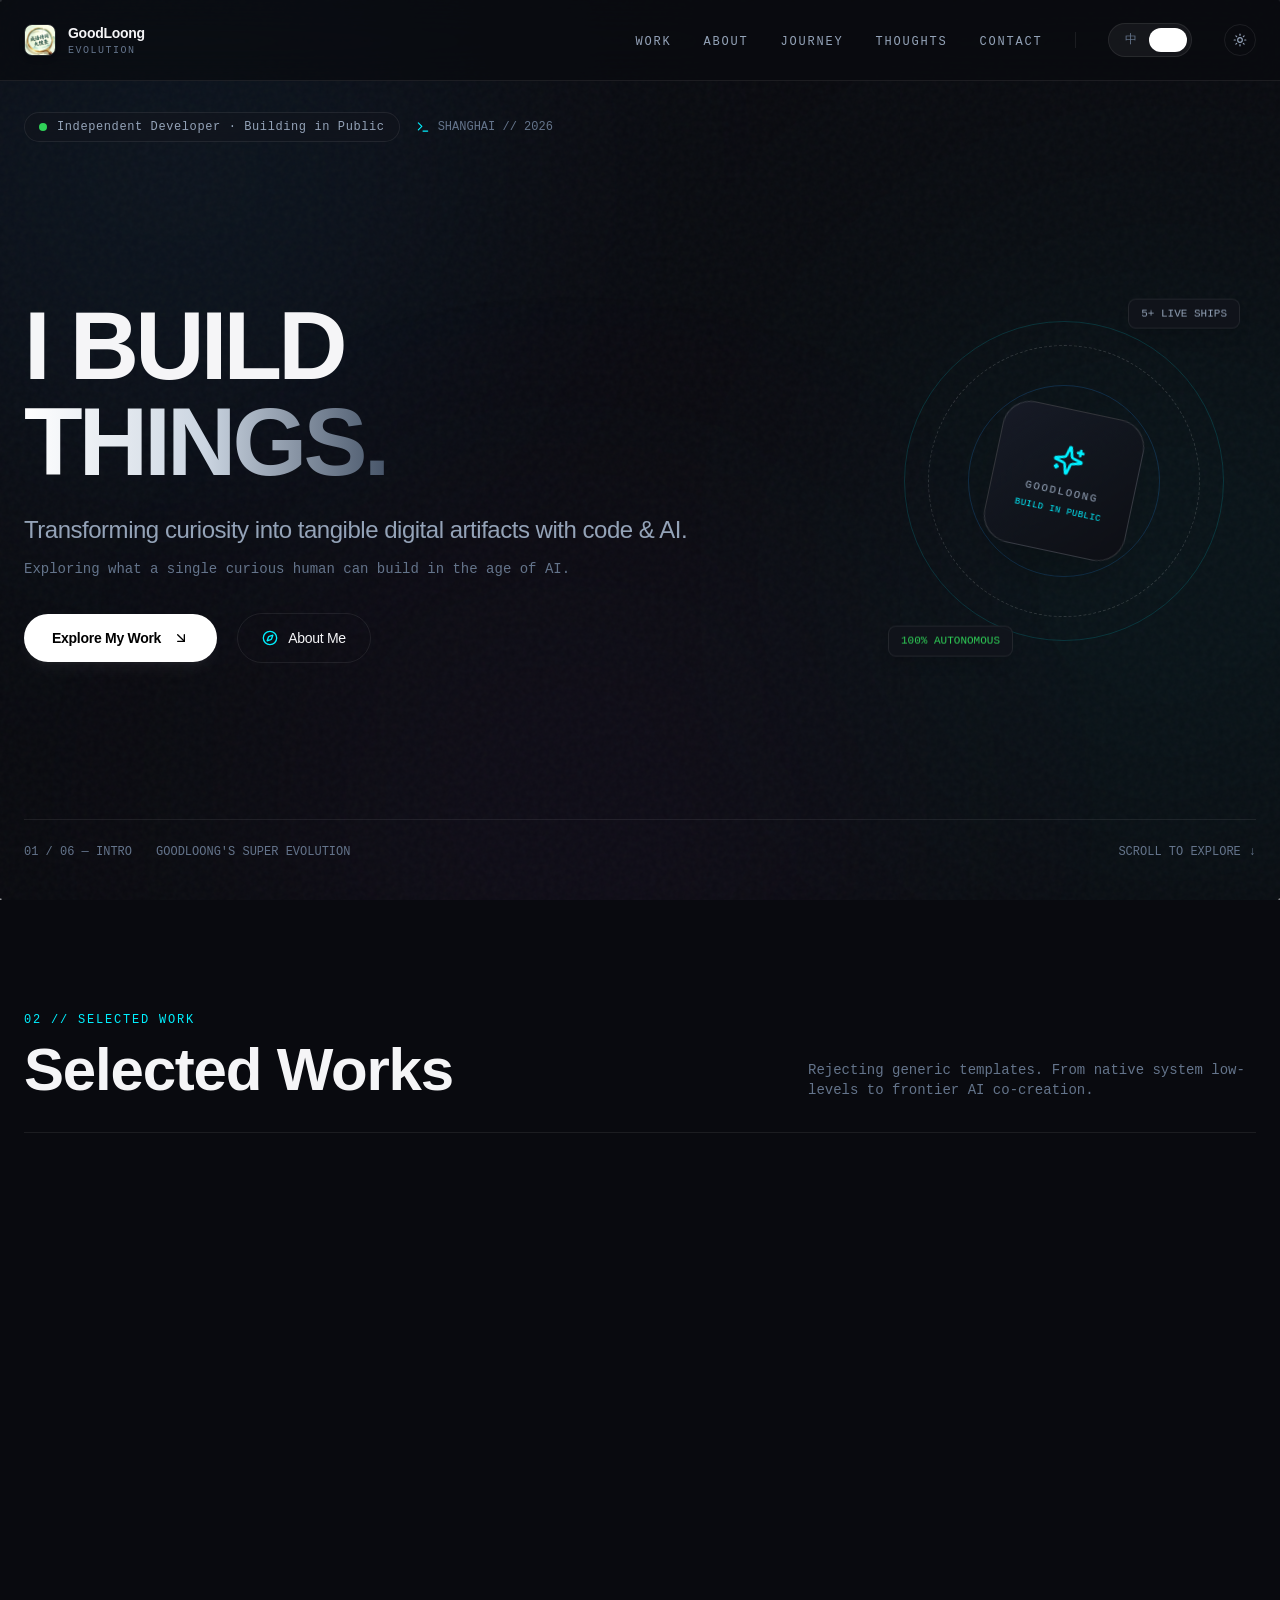
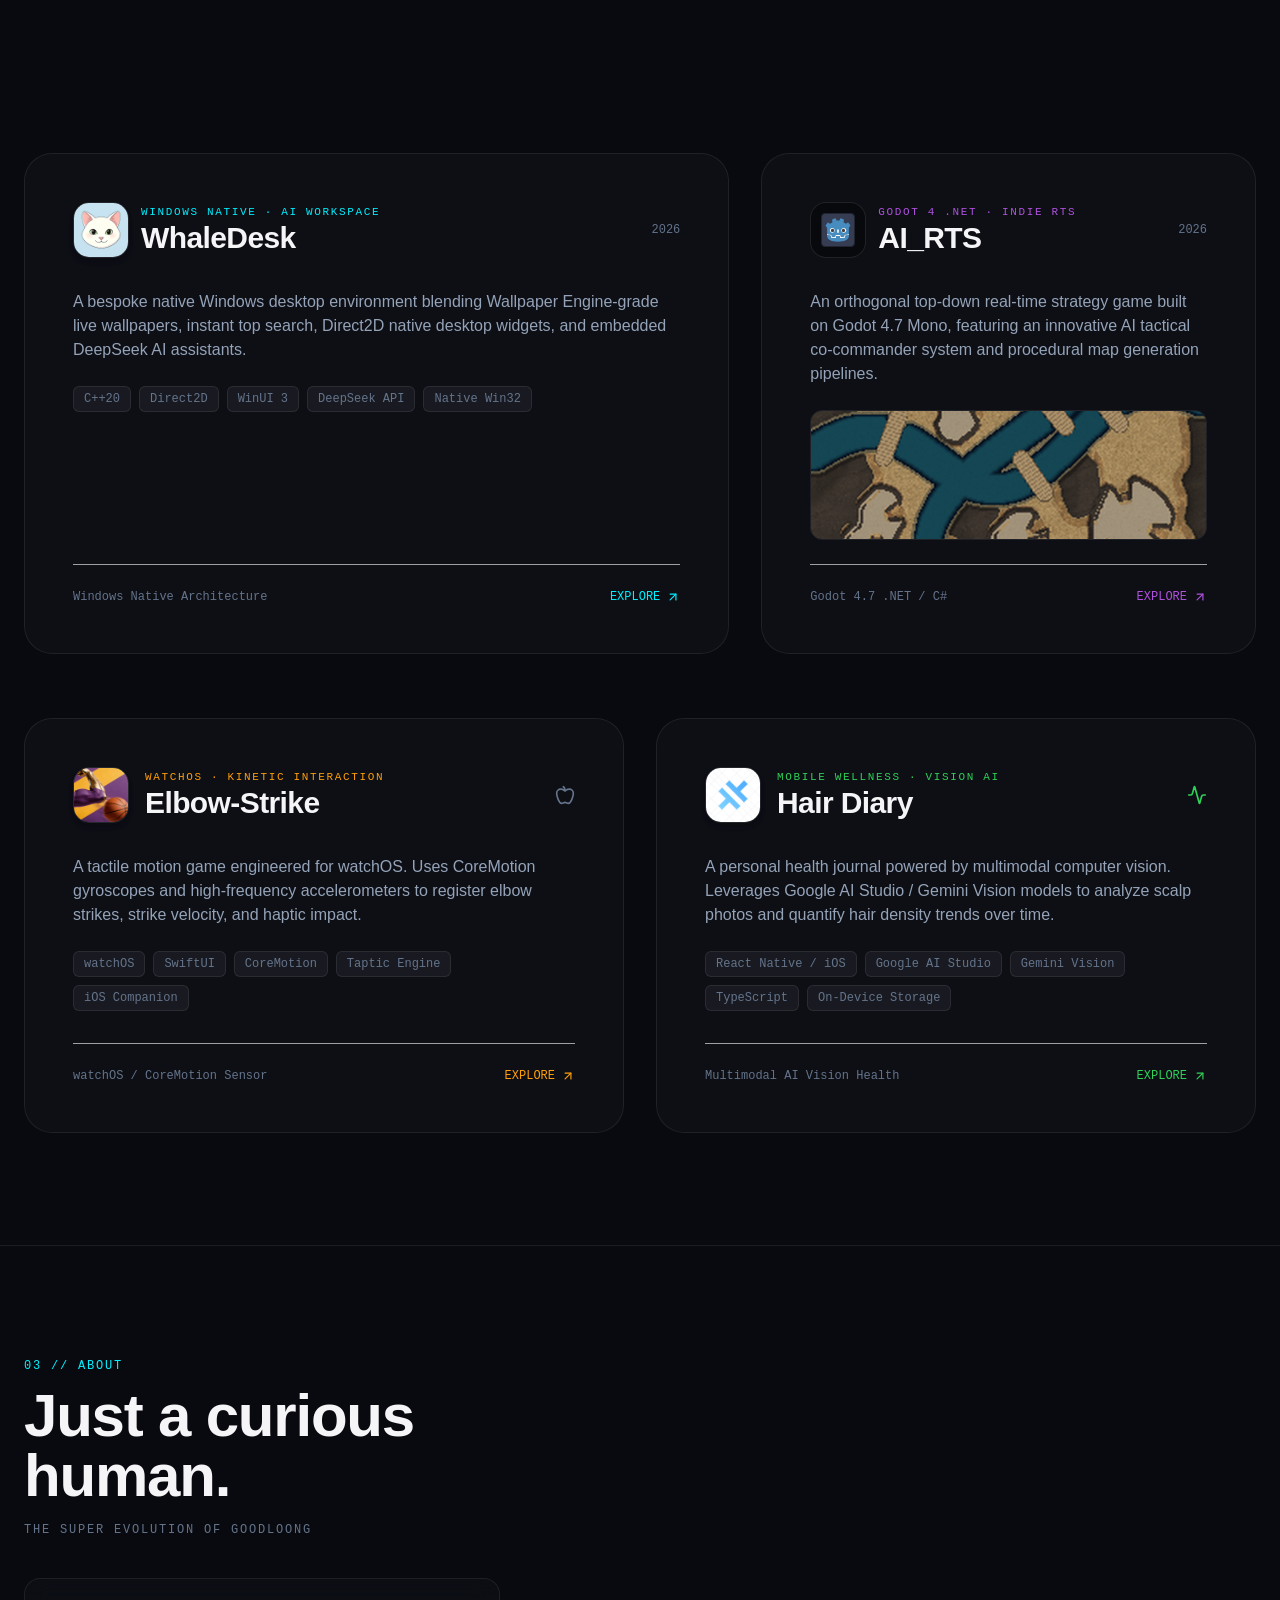
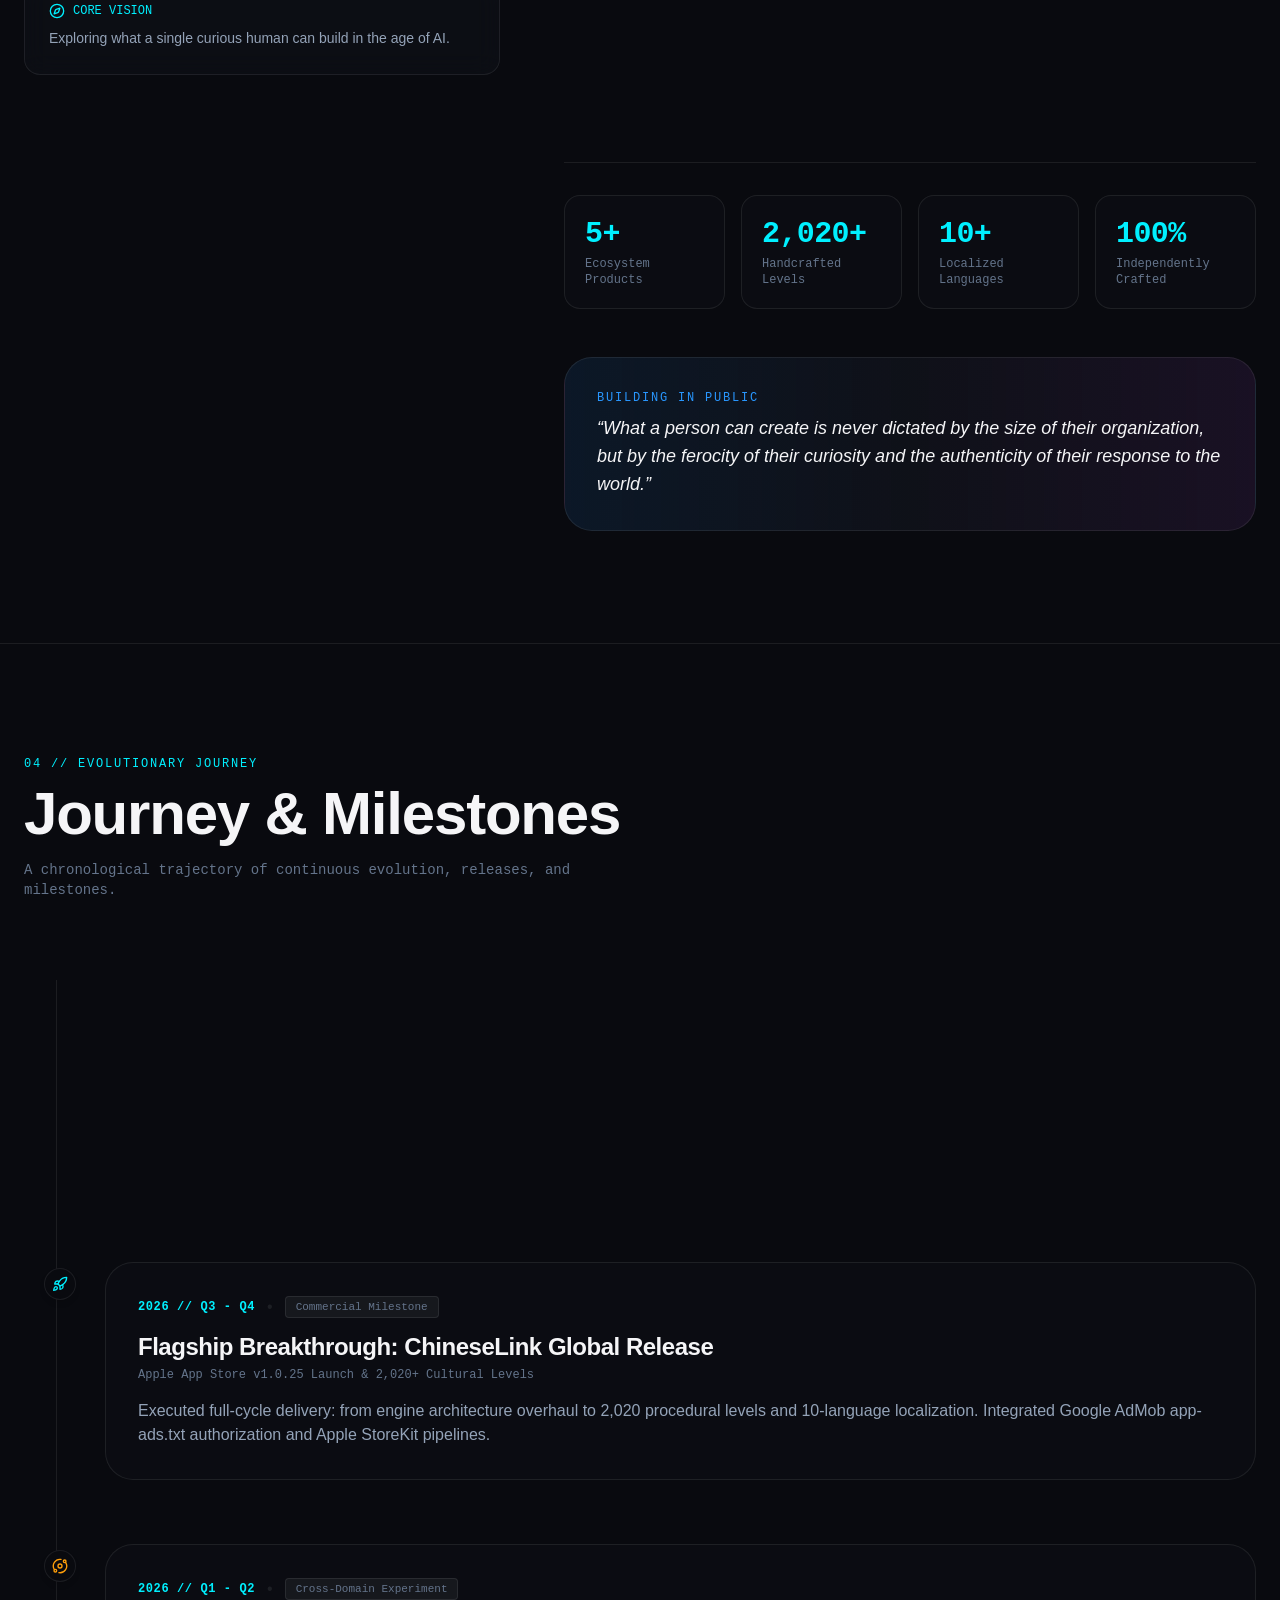
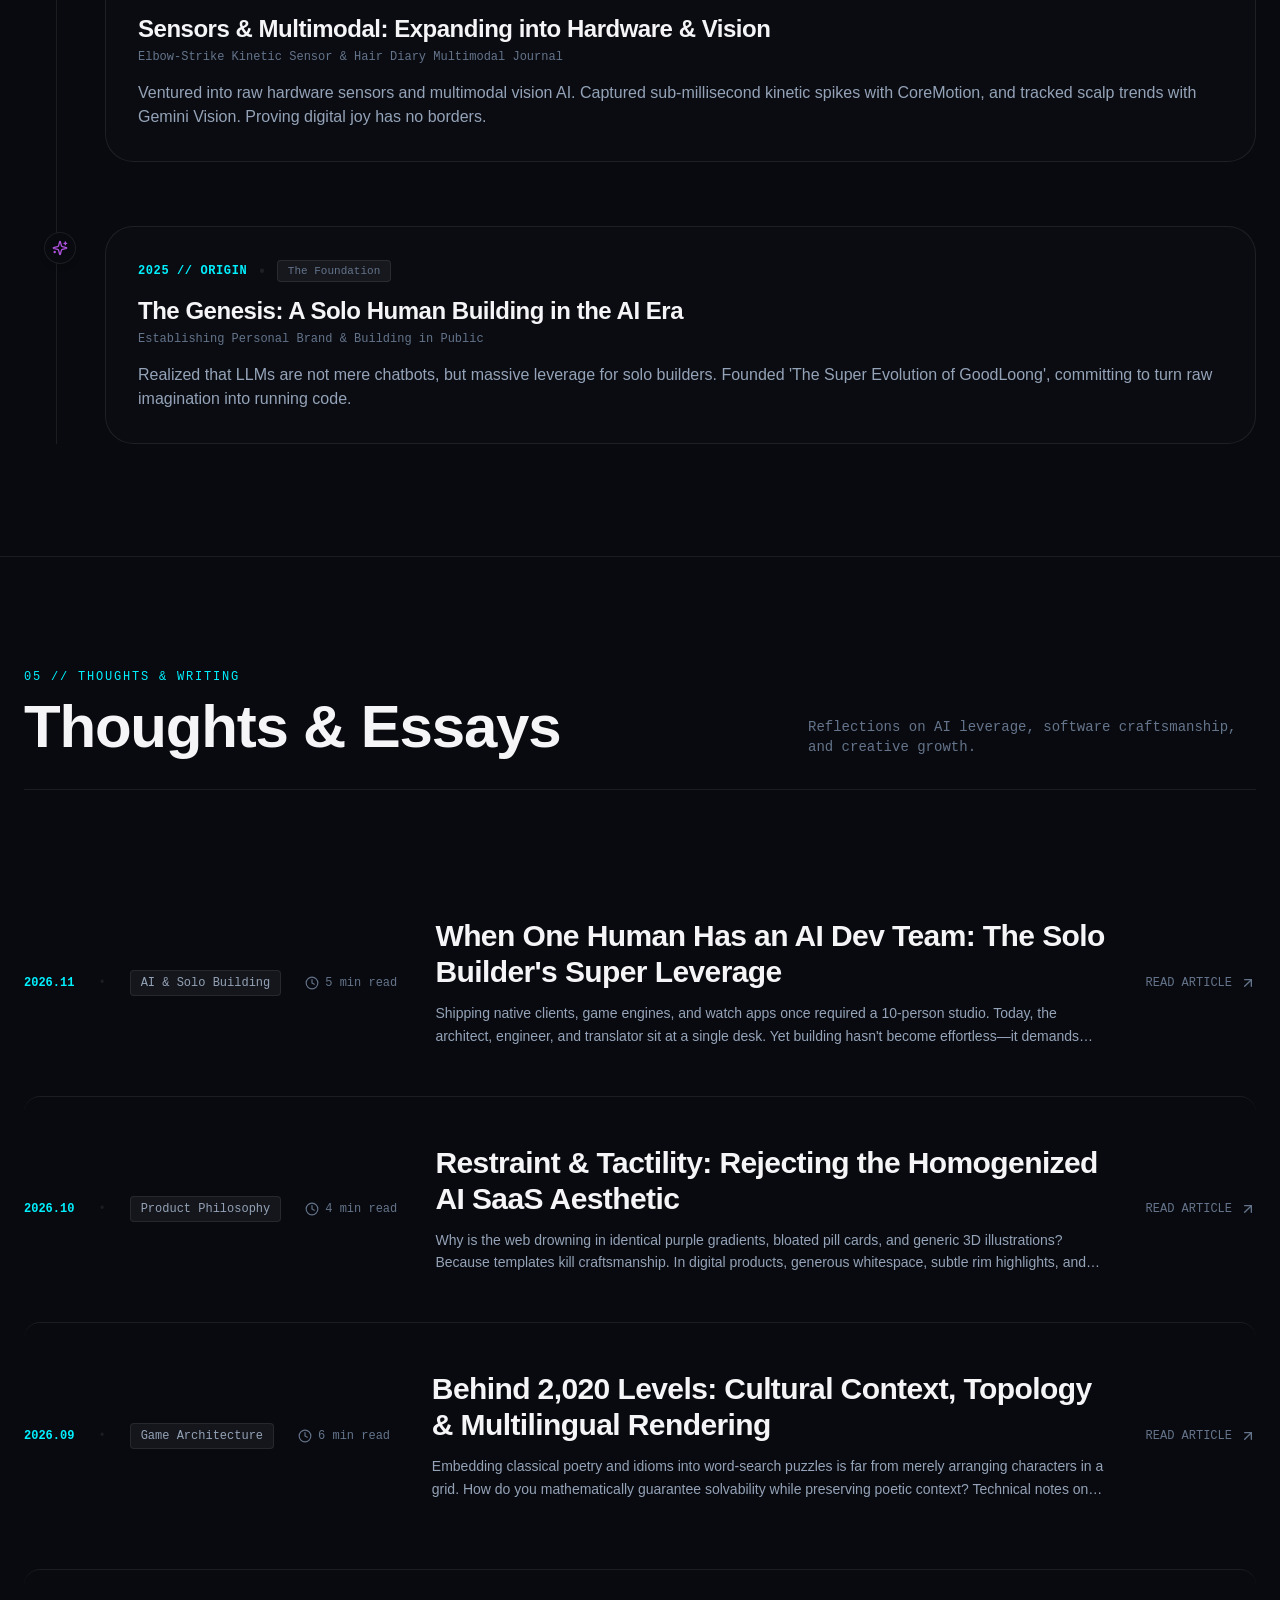
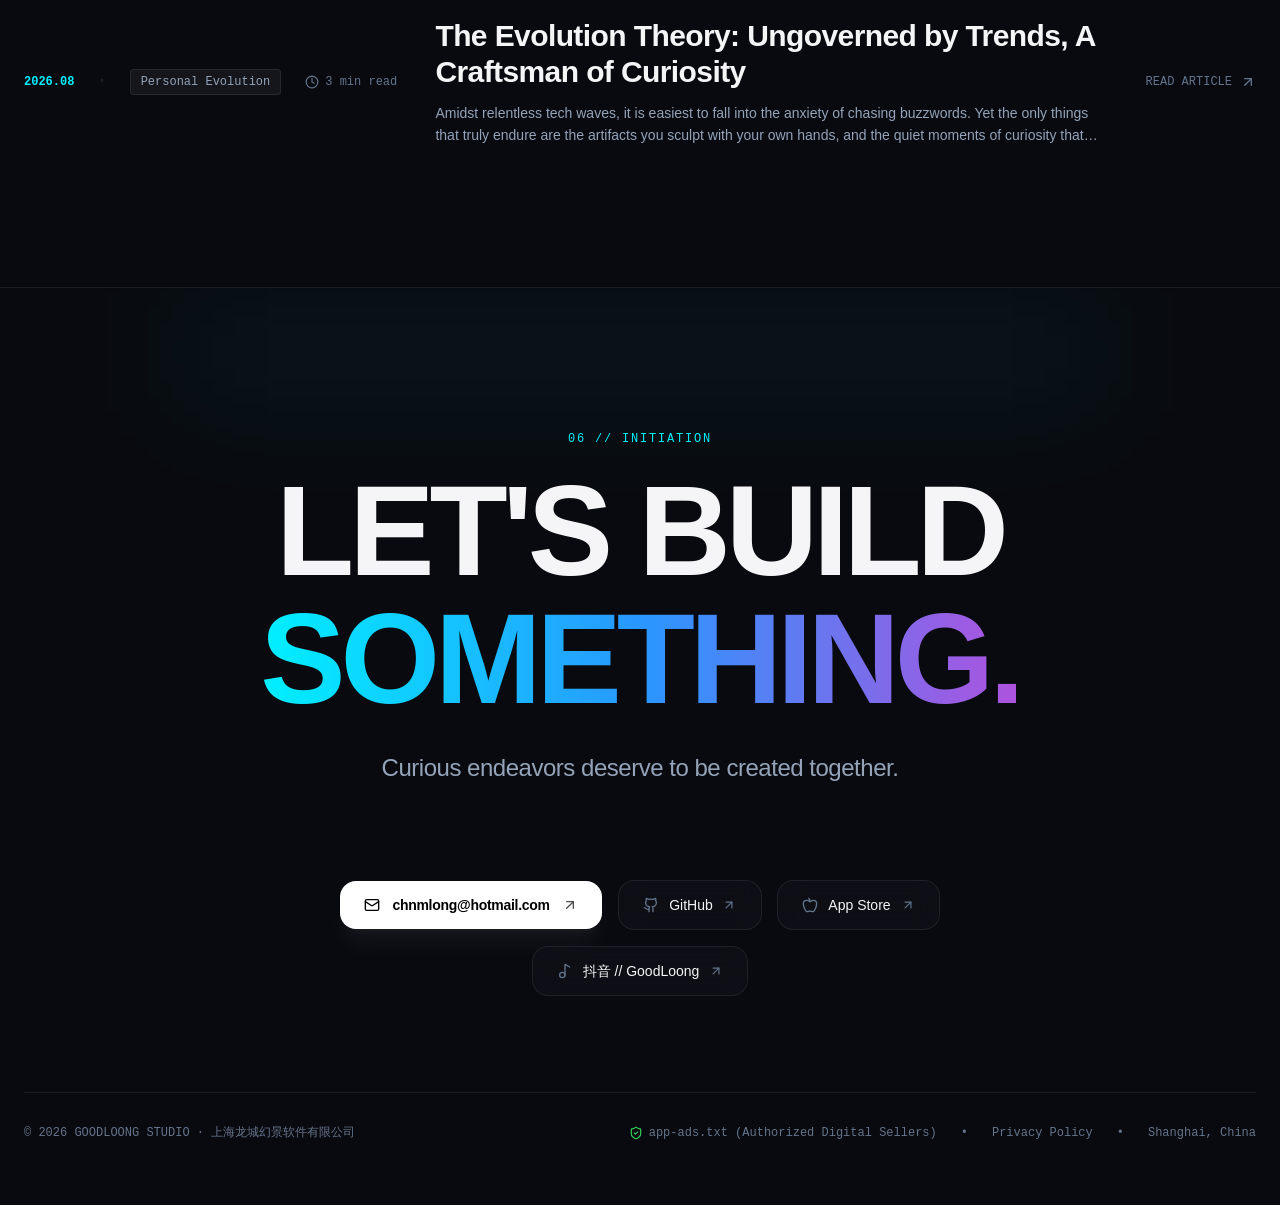
==== commit 71acbf88: "feat: launch Awwwards-caliber GoodLoong personal brand website with Next.js & Framer Motion" ====
--- a/index.html
+++ b/index.html
@@ -1 +1 @@
-<!DOCTYPE html><html lang="zh-CN" class="dark scroll-smooth"><head><meta charSet="utf-8"/><meta name="viewport" content="width=device-width, initial-scale=1"/><link rel="preload" as="image" href="/images/chineselink-icon.png"/><link rel="preload" as="image" href="/images/chineselink-banner.jpg"/><link rel="preload" as="image" href="/images/whaledesk-icon.png"/><link rel="preload" as="image" href="/images/airts-icon.svg"/><link rel="preload" as="image" href="/images/airts-preview.png"/><link rel="preload" as="image" href="/images/elbowstrike-icon.png"/><link rel="preload" as="image" href="/images/hairdiary-icon.png"/><link rel="stylesheet" href="/_next/static/css/e533cbdbdfae1721.css" data-precedence="next"/><link rel="preload" as="script" fetchPriority="low" href="/_next/static/chunks/webpack-8658fdbc42bfbbae.js"/><script src="/_next/static/chunks/fd9d1056-91aa9495991b9c80.js" async=""></script><script src="/_next/static/chunks/117-db2103dfdeca0efb.js" async=""></script><script src="/_next/static/chunks/main-app-16af84683da16f90.js" async=""></script><script src="/_next/static/chunks/366-4ab0dffbde142927.js" async=""></script><script src="/_next/static/chunks/649-71e1df2b8f020371.js" async=""></script><script src="/_next/static/chunks/app/page-8c3846f6b005e7c3.js" async=""></script><script src="/_next/static/chunks/app/layout-7a9b76e0c2e72d1f.js" async=""></script><title>古德龙 (GoodLoong) · 独立开发者 &amp; AI Builder</title><meta name="description" content="古德龙的超级进化：探索 AI 时代，一个普通人能够创造什么。独立游戏、原生客户端、AI Agent 创造者作品集与思考札记。"/><link rel="author" href="https://goodloongstudio.github.io"/><meta name="author" content="GoodLoong"/><meta name="keywords" content="古德龙,GoodLoong,独立开发,AI Builder,ChineseLink,成语诗词大搜查,WhaleDesk,AI_RTS,Elbow-Strike,Hair Diary"/><meta property="og:title" content="古德龙 (GoodLoong) · 独立开发者 &amp; AI Builder"/><meta property="og:description" content="探索 AI 时代，一个普通人能够创造什么。独立游戏与原生客户端作品集。"/><meta property="og:url" content="https://goodloongstudio.github.io/"/><meta property="og:site_name" content="GoodLoong Studio"/><meta property="og:locale" content="zh_CN"/><meta property="og:type" content="website"/><meta name="twitter:card" content="summary"/><meta name="twitter:title" content="古德龙 (GoodLoong) · 独立开发者 &amp; AI Builder"/><meta name="twitter:description" content="探索 AI 时代，一个普通人能够创造什么。独立游戏与原生客户端作品集。"/><link rel="icon" href="/images/chineselink-icon.png"/><script src="/_next/static/chunks/polyfills-42372ed130431b0a.js" noModule=""></script></head><body class="antialiased selection:bg-accent-cyan/30 selection:text-white"><div class="fixed inset-0 pointer-events-none z-0 overflow-hidden"><div class="absolute -top-32 -left-32 w-[600px] h-[600px] bg-accent-blue/10 dark:bg-accent-blue/[0.07] rounded-full blur-[140px] animate-pulse"></div><div class="absolute top-1/3 -right-40 w-[550px] h-[550px] bg-accent-cyan/10 dark:bg-accent-cyan/[0.06] rounded-full blur-[160px] animate-float"></div><div class="absolute -bottom-40 left-1/4 w-[500px] h-[500px] bg-accent-purple/10 dark:bg-accent-purple/[0.05] rounded-full blur-[150px]"></div><canvas class="absolute inset-0 block w-full h-full"></canvas><div class="absolute inset-0 opacity-[0.025] dark:opacity-[0.035] mix-blend-overlay pointer-events-none" style="background-image:url(&quot;data:image/svg+xml,%3Csvg viewBox=&#x27;0 0 200 200&#x27; xmlns=&#x27;http://www.w3.org/2000/svg&#x27;%3E%3Cfilter id=&#x27;noiseFilter&#x27;%3E%3CfeTurbulence type=&#x27;fractalNoise&#x27; baseFrequency=&#x27;0.8&#x27; numOctaves=&#x27;3&#x27; stitchTiles=&#x27;stitch&#x27;/%3E%3C/filter%3E%3Crect width=&#x27;100%25&#x27; height=&#x27;100%25&#x27; filter=&#x27;url(%23noiseFilter)&#x27;/%3E%3C/svg%3E&quot;)"></div></div><div class="relative min-h-screen"><nav class="fixed top-0 left-0 right-0 z-40 backdrop-blur-xl bg-background/80 dark:bg-background/70 border-b border-surface-lightBorder dark:border-surface-border transition-colors duration-300"><div class="max-w-7xl mx-auto px-6 h-20 flex items-center justify-between"><a href="#" class="flex items-center gap-3 group"><div class="w-8 h-8 rounded-lg overflow-hidden border border-surface-border dark:border-white/10 shadow-md group-hover:scale-105 transition-transform duration-300"><img src="/images/chineselink-icon.png" alt="GoodLoong" class="w-full h-full object-cover"/></div><div class="flex flex-col"><span class="text-sm font-bold tracking-tight text-text-lightPrimary dark:text-text-primary group-hover:text-accent-cyan transition-colors">古德龙</span><span class="text-[10px] font-mono tracking-widest text-text-muted uppercase">超级进化</span></div></a><div class="hidden md:flex items-center gap-8"><ul class="flex items-center gap-8 list-none"><li><a href="#work" class="text-xs uppercase tracking-widest text-text-lightSecondary dark:text-text-secondary hover:text-text-lightPrimary dark:hover:text-text-primary transition-colors font-mono">作品</a></li><li><a href="#about" class="text-xs uppercase tracking-widest text-text-lightSecondary dark:text-text-secondary hover:text-text-lightPrimary dark:hover:text-text-primary transition-colors font-mono">关于</a></li><li><a href="#journey" class="text-xs uppercase tracking-widest text-text-lightSecondary dark:text-text-secondary hover:text-text-lightPrimary dark:hover:text-text-primary transition-colors font-mono">旅程</a></li><li><a href="#thoughts" class="text-xs uppercase tracking-widest text-text-lightSecondary dark:text-text-secondary hover:text-text-lightPrimary dark:hover:text-text-primary transition-colors font-mono">思考</a></li><li><a href="#contact" class="text-xs uppercase tracking-widest text-text-lightSecondary dark:text-text-secondary hover:text-text-lightPrimary dark:hover:text-text-primary transition-colors font-mono">联系</a></li></ul><div class="h-4 w-[1px] bg-surface-border"></div><div class="flex items-center bg-black/5 dark:bg-white/5 border border-surface-lightBorder dark:border-surface-border rounded-full p-1"><button class="px-3 py-1 rounded-full text-xs font-mono font-medium transition-all bg-white dark:bg-surface-elevated text-black dark:text-white shadow-sm">中</button><button class="px-3 py-1 rounded-full text-xs font-mono font-medium transition-all text-text-muted hover:text-text-primary">EN</button></div><button aria-label="Toggle Theme" class="p-2 rounded-full border border-surface-lightBorder dark:border-surface-border text-text-lightSecondary dark:text-text-secondary hover:text-text-lightPrimary dark:hover:text-text-primary hover:border-accent-cyan/40 transition-colors"><svg xmlns="http://www.w3.org/2000/svg" width="24" height="24" viewBox="0 0 24 24" fill="none" stroke="currentColor" stroke-width="2" stroke-linecap="round" stroke-linejoin="round" class="lucide lucide-sun w-3.5 h-3.5"><circle cx="12" cy="12" r="4"></circle><path d="M12 2v2"></path><path d="M12 20v2"></path><path d="m4.93 4.93 1.41 1.41"></path><path d="m17.66 17.66 1.41 1.41"></path><path d="M2 12h2"></path><path d="M20 12h2"></path><path d="m6.34 17.66-1.41 1.41"></path><path d="m19.07 4.93-1.41 1.41"></path></svg></button></div><div class="flex items-center gap-3 md:hidden"><div class="flex items-center bg-black/5 dark:bg-white/5 border border-surface-border rounded-full p-0.5"><button class="px-2.5 py-1 text-xs font-mono">EN</button></div><button class="p-2 text-text-primary" aria-label="Open Menu"><svg xmlns="http://www.w3.org/2000/svg" width="24" height="24" viewBox="0 0 24 24" fill="none" stroke="currentColor" stroke-width="2" stroke-linecap="round" stroke-linejoin="round" class="lucide lucide-menu w-5 h-5"><line x1="4" x2="20" y1="12" y2="12"></line><line x1="4" x2="20" y1="6" y2="6"></line><line x1="4" x2="20" y1="18" y2="18"></line></svg></button></div></div></nav><main class="relative z-10"><section class="relative min-h-[85vh] lg:min-h-[88vh] max-h-[920px] flex flex-col justify-between pt-28 sm:pt-32 pb-12 px-6 max-w-7xl mx-auto"><div class="flex items-center gap-4 flex-wrap" style="opacity:0;transform:translateY(15px)"><div class="inline-flex items-center gap-2.5 px-3.5 py-1.5 rounded-full border border-surface-lightBorder dark:border-surface-border bg-surface/50 backdrop-blur-md"><span class="w-2 h-2 rounded-full bg-accent-emerald animate-ping"></span><span class="text-xs font-mono tracking-wider text-text-secondary">独立开发 · 持续公开创作 (Building in Public)</span></div><div class="hidden sm:inline-flex items-center gap-2 text-xs font-mono text-text-muted"><svg xmlns="http://www.w3.org/2000/svg" width="24" height="24" viewBox="0 0 24 24" fill="none" stroke="currentColor" stroke-width="2" stroke-linecap="round" stroke-linejoin="round" class="lucide lucide-terminal w-3.5 h-3.5 text-accent-cyan"><polyline points="4 17 10 11 4 5"></polyline><line x1="12" x2="20" y1="19" y2="19"></line></svg><span>SHANGHAI // 2026</span></div></div><div class="my-auto py-12 grid grid-cols-1 lg:grid-cols-12 gap-12 items-center"><div class="lg:col-span-8"><div style="opacity:0;transform:translateY(30px)"><h1 class="text-6xl sm:text-7xl md:text-8xl lg:text-9xl font-black tracking-tighter leading-[0.9] text-text-lightPrimary dark:text-text-primary select-none">I BUILD<br/><span class="relative inline-block text-transparent bg-clip-text bg-gradient-to-r from-white via-slate-200 to-slate-500 dark:from-white dark:via-slate-300 dark:to-slate-600">THINGS.</span></h1></div><p class="mt-8 text-xl sm:text-2xl md:text-3xl font-light text-text-lightSecondary dark:text-text-secondary max-w-2xl leading-relaxed tracking-tight" style="opacity:0;transform:translateY(20px)">用代码、AI 和一点好奇心，创造有趣的东西。</p><p class="mt-4 text-sm font-mono text-text-muted max-w-xl leading-relaxed" style="opacity:0">探索 AI 时代，一个普通人能够创造什么。</p><div class="mt-10 flex items-center gap-5 flex-wrap" style="opacity:0;transform:translateY(20px)"><a href="#work" class="group relative inline-flex items-center gap-3 px-7 py-3.5 rounded-full bg-text-lightPrimary text-background dark:bg-white dark:text-black font-semibold text-sm tracking-tight transition-transform duration-300 hover:scale-105 active:scale-95 shadow-lg shadow-white/5"><span>探索我的作品</span><svg xmlns="http://www.w3.org/2000/svg" width="24" height="24" viewBox="0 0 24 24" fill="none" stroke="currentColor" stroke-width="2" stroke-linecap="round" stroke-linejoin="round" class="lucide lucide-arrow-down-right w-4 h-4 group-hover:translate-x-0.5 group-hover:translate-y-0.5 transition-transform"><path d="m7 7 10 10"></path><path d="M17 7v10H7"></path></svg></a><a href="#about" class="inline-flex items-center gap-2.5 px-6 py-3.5 rounded-full border border-surface-lightBorder dark:border-surface-border text-text-lightPrimary dark:text-text-primary text-sm font-medium tracking-tight hover:border-accent-cyan/50 hover:bg-surface/40 transition-all duration-300"><svg xmlns="http://www.w3.org/2000/svg" width="24" height="24" viewBox="0 0 24 24" fill="none" stroke="currentColor" stroke-width="2" stroke-linecap="round" stroke-linejoin="round" class="lucide lucide-compass w-4 h-4 text-accent-cyan"><path d="m16.24 7.76-1.804 5.411a2 2 0 0 1-1.265 1.265L7.76 16.24l1.804-5.411a2 2 0 0 1 1.265-1.265z"></path><circle cx="12" cy="12" r="10"></circle></svg><span>关于我</span></a></div></div><div class="lg:col-span-4 relative flex items-center justify-center"><div class="relative w-72 h-72 sm:w-80 sm:h-80 flex items-center justify-center" style="opacity:0;transform:scale(0.85)"><div class="absolute inset-0 rounded-full border border-accent-cyan/20 dark:border-accent-cyan/15 animate-[spin_32s_linear_infinite]"></div><div class="absolute inset-6 rounded-full border border-dashed border-white/10 dark:border-white/15 animate-[spin_24s_linear_infinite_reverse]"></div><div class="absolute inset-16 rounded-full border border-accent-blue/30 dark:border-accent-blue/20 animate-[spin_40s_linear_infinite]"></div><div class="relative w-36 h-36 rounded-3xl bg-gradient-to-br from-surface-hover via-surface to-background-secondary border border-white/20 dark:border-white/15 backdrop-blur-2xl shadow-2xl flex flex-col items-center justify-center text-center p-4 transform rotate-12 hover:rotate-0 transition-transform duration-700 group"><svg xmlns="http://www.w3.org/2000/svg" width="24" height="24" viewBox="0 0 24 24" fill="none" stroke="currentColor" stroke-width="2" stroke-linecap="round" stroke-linejoin="round" class="lucide lucide-sparkles w-8 h-8 text-accent-cyan mb-2 group-hover:scale-110 transition-transform"><path d="M9.937 15.5A2 2 0 0 0 8.5 14.063l-6.135-1.582a.5.5 0 0 1 0-.962L8.5 9.936A2 2 0 0 0 9.937 8.5l1.582-6.135a.5.5 0 0 1 .963 0L14.063 8.5A2 2 0 0 0 15.5 9.937l6.135 1.581a.5.5 0 0 1 0 .964L15.5 14.063a2 2 0 0 0-1.437 1.437l-1.582 6.135a.5.5 0 0 1-.963 0z"></path><path d="M20 3v4"></path><path d="M22 5h-4"></path><path d="M4 17v2"></path><path d="M5 18H3"></path></svg><span class="text-[11px] font-mono tracking-widest text-text-secondary uppercase">GOODLOONG</span><span class="text-[9px] font-mono tracking-wider text-accent-cyan mt-1">BUILD IN PUBLIC</span></div><div class="absolute -top-4 -right-4 px-3 py-1.5 rounded-lg border border-surface-border bg-background-elevated/80 backdrop-blur-md text-[11px] font-mono text-text-secondary shadow-lg">5+ LIVE SHIPS</div><div class="absolute -bottom-2 -left-4 px-3 py-1.5 rounded-lg border border-surface-border bg-background-elevated/80 backdrop-blur-md text-[11px] font-mono text-accent-emerald shadow-lg">100% AUTONOMOUS</div></div></div></div><div class="flex items-center justify-between border-t border-surface-lightBorder dark:border-surface-border pt-6 text-xs font-mono text-text-muted" style="opacity:0"><div class="flex items-center gap-6"><span>01 / 06 — INTRO</span><span class="hidden sm:inline">GOODLOONG&#x27;S SUPER EVOLUTION</span></div><div class="flex items-center gap-2"><span>SCROLL TO EXPLORE</span><span class="inline-block animate-bounce">↓</span></div></div></section><section id="work" class="py-28 px-6 max-w-7xl mx-auto relative z-10"><div class="flex flex-col md:flex-row md:items-end justify-between mb-20 pb-8 border-b border-surface-lightBorder dark:border-surface-border"><div><span class="text-xs font-mono tracking-widest text-accent-cyan uppercase block mb-3">02 // SELECTED WORK</span><h2 class="text-4xl sm:text-5xl md:text-6xl font-black tracking-tight text-text-lightPrimary dark:text-text-primary">精选作品</h2></div><p class="mt-4 md:mt-0 text-sm font-mono text-text-muted max-w-md">拒绝同质化模版。从原生系统底层到前沿 AI 协同，每一个项目都是一次独特的数字建造。</p></div><div class="space-y-16"><article data-cursor="view" data-cursor-text="EXPLORE" class="group relative rounded-3xl bg-surface/60 hover:bg-surface-hover/80 dark:bg-surface/50 dark:hover:bg-surface-hover/90 border border-surface-lightBorder dark:border-surface-border hover:border-accent-blue/40 transition-all duration-500 overflow-hidden cursor-pointer p-8 sm:p-12 md:p-16" style="opacity:0;transform:translateY(30px)"><div class="grid grid-cols-1 lg:grid-cols-12 gap-10 items-center"><div class="lg:col-span-6 flex flex-col justify-between"><div><div class="flex items-center gap-3 mb-6"><span class="px-3 py-1 rounded-full text-xs font-mono font-semibold bg-accent-blue/10 border border-accent-blue/30 text-accent-blue">官方上架 · 旗舰</span><span class="text-xs font-mono text-text-muted">2026</span></div><div class="flex items-center gap-5 mb-4"><img src="/images/chineselink-icon.png" alt="ChineseLink" class="w-16 h-16 rounded-2xl border border-white/10 shadow-lg object-cover group-hover:scale-105 transition-transform duration-500"/><div><h3 class="text-3xl sm:text-4xl font-extrabold tracking-tight text-text-lightPrimary dark:text-text-primary group-hover:text-accent-blue transition-colors">ChineseLink</h3><p class="text-xs font-mono text-accent-cyan mt-1">iOS App Store · WeChat Mini Game</p></div></div><p class="text-text-lightSecondary dark:text-text-secondary text-base sm:text-lg font-light leading-relaxed mt-4">在方寸字阵中，寻味成语与千古诗词。横竖斜向滑动连词，拥有 2,020+ 精编主线关卡、10 种全球语言本地化与单机离线畅玩体验。</p><div class="flex flex-wrap gap-2 mt-6"><span class="px-2.5 py-1 rounded-md text-xs font-mono bg-black/5 dark:bg-white/5 border border-surface-border text-text-muted">Cocos Creator 3.8</span><span class="px-2.5 py-1 rounded-md text-xs font-mono bg-black/5 dark:bg-white/5 border border-surface-border text-text-muted">TypeScript</span><span class="px-2.5 py-1 rounded-md text-xs font-mono bg-black/5 dark:bg-white/5 border border-surface-border text-text-muted">iOS / Xcode</span><span class="px-2.5 py-1 rounded-md text-xs font-mono bg-black/5 dark:bg-white/5 border border-surface-border text-text-muted">StoreKit</span><span class="px-2.5 py-1 rounded-md text-xs font-mono bg-black/5 dark:bg-white/5 border border-surface-border text-text-muted">Google AdMob</span></div></div><div class="mt-8 flex items-center gap-4"><span class="inline-flex items-center gap-2 text-xs font-mono font-semibold tracking-wider text-accent-blue group-hover:translate-x-1 transition-transform"><span>查看详情与架构</span><svg xmlns="http://www.w3.org/2000/svg" width="24" height="24" viewBox="0 0 24 24" fill="none" stroke="currentColor" stroke-width="2" stroke-linecap="round" stroke-linejoin="round" class="lucide lucide-arrow-up-right w-4 h-4"><path d="M7 7h10v10"></path><path d="M7 17 17 7"></path></svg></span></div></div><div class="lg:col-span-6 relative"><div class="rounded-2xl overflow-hidden border border-surface-border shadow-2xl bg-black/20 group-hover:scale-[1.02] transition-transform duration-700"><img src="/images/chineselink-banner.jpg" alt="ChineseLink" class="w-full h-auto object-cover"/></div></div></div></article><div class="grid grid-cols-1 lg:grid-cols-12 gap-8"><article data-cursor="view" data-cursor-text="CASE" class="lg:col-span-7 group rounded-3xl bg-surface/60 hover:bg-surface-hover/80 dark:bg-surface/50 dark:hover:bg-surface-hover/90 border border-surface-lightBorder dark:border-surface-border hover:border-accent-cyan/40 transition-all duration-500 overflow-hidden cursor-pointer p-8 sm:p-12 flex flex-col justify-between" style="opacity:0;transform:translateY(30px)"><div><div class="flex items-center justify-between mb-8"><div class="flex items-center gap-3"><img src="/images/whaledesk-icon.png" alt="WhaleDesk" class="w-14 h-14 rounded-2xl border border-white/10 shadow-md object-cover"/><div><span class="text-[11px] font-mono tracking-widest text-accent-cyan uppercase block">Windows 原生桌面 · AI Agent</span><h3 class="text-2xl sm:text-3xl font-extrabold tracking-tight text-text-lightPrimary dark:text-text-primary group-hover:text-accent-cyan transition-colors">WhaleDesk</h3></div></div><span class="text-xs font-mono text-text-muted">2026</span></div><p class="text-text-lightSecondary dark:text-text-secondary text-sm sm:text-base font-light leading-relaxed mb-6">专为 Windows 深度定制的原生 AI 智能桌面系统。集成 Wallpaper Engine 级原生动态壁纸引擎、全局极速搜索、Direct2D 桌面小组件与 DeepSeek / Pi 智能工作台。</p><div class="flex flex-wrap gap-2 mb-8"><span class="px-2.5 py-1 rounded-md text-xs font-mono bg-black/5 dark:bg-white/5 border border-surface-border text-text-muted">C++20</span><span class="px-2.5 py-1 rounded-md text-xs font-mono bg-black/5 dark:bg-white/5 border border-surface-border text-text-muted">Direct2D</span><span class="px-2.5 py-1 rounded-md text-xs font-mono bg-black/5 dark:bg-white/5 border border-surface-border text-text-muted">WinUI 3</span><span class="px-2.5 py-1 rounded-md text-xs font-mono bg-black/5 dark:bg-white/5 border border-surface-border text-text-muted">DeepSeek API</span><span class="px-2.5 py-1 rounded-md text-xs font-mono bg-black/5 dark:bg-white/5 border border-surface-border text-text-muted">Native Win32</span></div></div><div class="pt-6 border-t border-surface-border/60 flex items-center justify-between"><span class="text-xs font-mono text-text-muted">Windows 原生 / Direct2D</span><span class="inline-flex items-center gap-1.5 text-xs font-mono text-accent-cyan group-hover:translate-x-1 transition-transform"><span>探索</span><svg xmlns="http://www.w3.org/2000/svg" width="24" height="24" viewBox="0 0 24 24" fill="none" stroke="currentColor" stroke-width="2" stroke-linecap="round" stroke-linejoin="round" class="lucide lucide-arrow-up-right w-3.5 h-3.5"><path d="M7 7h10v10"></path><path d="M7 17 17 7"></path></svg></span></div></article><article data-cursor="view" data-cursor-text="TACTICS" class="lg:col-span-5 group rounded-3xl bg-surface/60 hover:bg-surface-hover/80 dark:bg-surface/50 dark:hover:bg-surface-hover/90 border border-surface-lightBorder dark:border-surface-border hover:border-accent-purple/40 transition-all duration-500 overflow-hidden cursor-pointer p-8 sm:p-12 flex flex-col justify-between" style="opacity:0;transform:translateY(30px)"><div><div class="flex items-center justify-between mb-8"><div class="flex items-center gap-3"><div class="w-14 h-14 rounded-2xl bg-black/40 border border-white/10 p-2.5 flex items-center justify-center"><img src="/images/airts-icon.svg" alt="AI_RTS" class="w-full h-full object-contain"/></div><div><span class="text-[11px] font-mono tracking-widest text-accent-purple uppercase block">Godot 4 .NET · 独立游戏</span><h3 class="text-2xl sm:text-3xl font-extrabold tracking-tight text-text-lightPrimary dark:text-text-primary group-hover:text-accent-purple transition-colors">AI_RTS</h3></div></div><span class="text-xs font-mono text-text-muted">2026</span></div><p class="text-text-lightSecondary dark:text-text-secondary text-sm sm:text-base font-light leading-relaxed mb-6">基于 Godot 4.7 Mono 正交俯视架构的即时战略游戏。创新引入 LLM / 强化学习战术 AI 副官系统与自动化地图程序生成管线。</p><div class="rounded-xl overflow-hidden border border-surface-border mb-6"><img src="/images/airts-preview.png" alt="AI_RTS map preview" class="w-full h-32 object-cover group-hover:scale-105 transition-transform duration-500"/></div></div><div class="pt-6 border-t border-surface-border/60 flex items-center justify-between"><span class="text-xs font-mono text-text-muted">Godot 4.7 Mono / C#</span><span class="inline-flex items-center gap-1.5 text-xs font-mono text-accent-purple group-hover:translate-x-1 transition-transform"><span>探索</span><svg xmlns="http://www.w3.org/2000/svg" width="24" height="24" viewBox="0 0 24 24" fill="none" stroke="currentColor" stroke-width="2" stroke-linecap="round" stroke-linejoin="round" class="lucide lucide-arrow-up-right w-3.5 h-3.5"><path d="M7 7h10v10"></path><path d="M7 17 17 7"></path></svg></span></div></article></div><div class="grid grid-cols-1 lg:grid-cols-12 gap-8"><article data-cursor="view" data-cursor-text="WATCH" class="lg:col-span-6 group rounded-3xl bg-surface/60 hover:bg-surface-hover/80 dark:bg-surface/50 dark:hover:bg-surface-hover/90 border border-surface-lightBorder dark:border-surface-border hover:border-accent-amber/40 transition-all duration-500 overflow-hidden cursor-pointer p-8 sm:p-12 flex flex-col justify-between" style="opacity:0;transform:translateY(30px)"><div><div class="flex items-center justify-between mb-8"><div class="flex items-center gap-4"><img src="/images/elbowstrike-icon.png" alt="Elbow-Strike" class="w-14 h-14 rounded-2xl border border-white/10 shadow-md object-cover"/><div><span class="text-[11px] font-mono tracking-widest text-accent-amber uppercase block">watchOS · 体感交互</span><h3 class="text-2xl sm:text-3xl font-extrabold tracking-tight text-text-lightPrimary dark:text-text-primary group-hover:text-accent-amber transition-colors">Elbow-Strike</h3></div></div><svg xmlns="http://www.w3.org/2000/svg" width="24" height="24" viewBox="0 0 24 24" fill="none" stroke="currentColor" stroke-width="2" stroke-linecap="round" stroke-linejoin="round" class="lucide lucide-apple w-5 h-5 text-text-muted"><path d="M12 20.94c1.5 0 2.75 1.06 4 1.06 3 0 6-8 6-12.22A4.91 4.91 0 0 0 17 5c-2.22 0-4 1.44-5 2-1-.56-2.78-2-5-2a4.9 4.9 0 0 0-5 4.78C2 14 5 22 8 22c1.25 0 2.5-1.06 4-1.06Z"></path><path d="M10 2c1 .5 2 2 2 5"></path></svg></div><p class="text-text-lightSecondary dark:text-text-secondary text-sm sm:text-base font-light leading-relaxed mb-6">基于 watchOS 与 CoreMotion 传感器深度研发的腕上趣味体感应用。利用陀螺仪与加速度计实时检测肘击速度与打击力度，伴随震撼触觉反馈与动效。</p><div class="flex flex-wrap gap-2 mb-8"><span class="px-2.5 py-1 rounded-md text-xs font-mono bg-black/5 dark:bg-white/5 border border-surface-border text-text-muted">watchOS</span><span class="px-2.5 py-1 rounded-md text-xs font-mono bg-black/5 dark:bg-white/5 border border-surface-border text-text-muted">SwiftUI</span><span class="px-2.5 py-1 rounded-md text-xs font-mono bg-black/5 dark:bg-white/5 border border-surface-border text-text-muted">CoreMotion</span><span class="px-2.5 py-1 rounded-md text-xs font-mono bg-black/5 dark:bg-white/5 border border-surface-border text-text-muted">Taptic Engine</span><span class="px-2.5 py-1 rounded-md text-xs font-mono bg-black/5 dark:bg-white/5 border border-surface-border text-text-muted">iOS Companion</span></div></div><div class="pt-6 border-t border-surface-border/60 flex items-center justify-between"><span class="text-xs font-mono text-text-muted">watchOS / CoreMotion</span><span class="inline-flex items-center gap-1.5 text-xs font-mono text-accent-amber group-hover:translate-x-1 transition-transform"><span>探索</span><svg xmlns="http://www.w3.org/2000/svg" width="24" height="24" viewBox="0 0 24 24" fill="none" stroke="currentColor" stroke-width="2" stroke-linecap="round" stroke-linejoin="round" class="lucide lucide-arrow-up-right w-3.5 h-3.5"><path d="M7 7h10v10"></path><path d="M7 17 17 7"></path></svg></span></div></article><article data-cursor="view" data-cursor-text="VISION" class="lg:col-span-6 group rounded-3xl bg-surface/60 hover:bg-surface-hover/80 dark:bg-surface/50 dark:hover:bg-surface-hover/90 border border-surface-lightBorder dark:border-surface-border hover:border-accent-emerald/40 transition-all duration-500 overflow-hidden cursor-pointer p-8 sm:p-12 flex flex-col justify-between" style="opacity:0;transform:translateY(30px)"><div><div class="flex items-center justify-between mb-8"><div class="flex items-center gap-4"><img src="/images/hairdiary-icon.png" alt="Hair Diary" class="w-14 h-14 rounded-2xl border border-white/10 shadow-md object-cover"/><div><span class="text-[11px] font-mono tracking-widest text-accent-emerald uppercase block">移动健康 · 多模态 AI</span><h3 class="text-2xl sm:text-3xl font-extrabold tracking-tight text-text-lightPrimary dark:text-text-primary group-hover:text-accent-emerald transition-colors">Hair Diary</h3></div></div><svg xmlns="http://www.w3.org/2000/svg" width="24" height="24" viewBox="0 0 24 24" fill="none" stroke="currentColor" stroke-width="2" stroke-linecap="round" stroke-linejoin="round" class="lucide lucide-activity w-5 h-5 text-accent-emerald"><path d="M22 12h-2.48a2 2 0 0 0-1.93 1.46l-2.35 8.36a.25.25 0 0 1-.48 0L9.24 2.18a.25.25 0 0 0-.48 0l-2.35 8.36A2 2 0 0 1 4.49 12H2"></path></svg></div><p class="text-text-lightSecondary dark:text-text-secondary text-sm sm:text-base font-light leading-relaxed mb-6">结合多模态计算机视觉的个人健康记录工具。借助 Google AI Studio / Gemini Vision 算法分析头皮与发质微观照片，量化发质密度与头皮状态变化趋势。</p><div class="flex flex-wrap gap-2 mb-8"><span class="px-2.5 py-1 rounded-md text-xs font-mono bg-black/5 dark:bg-white/5 border border-surface-border text-text-muted">React Native / iOS</span><span class="px-2.5 py-1 rounded-md text-xs font-mono bg-black/5 dark:bg-white/5 border border-surface-border text-text-muted">Google AI Studio</span><span class="px-2.5 py-1 rounded-md text-xs font-mono bg-black/5 dark:bg-white/5 border border-surface-border text-text-muted">Gemini Vision</span><span class="px-2.5 py-1 rounded-md text-xs font-mono bg-black/5 dark:bg-white/5 border border-surface-border text-text-muted">TypeScript</span><span class="px-2.5 py-1 rounded-md text-xs font-mono bg-black/5 dark:bg-white/5 border border-surface-border text-text-muted">On-Device Storage</span></div></div><div class="pt-6 border-t border-surface-border/60 flex items-center justify-between"><span class="text-xs font-mono text-text-muted">多模态 AI 视觉分析</span><span class="inline-flex items-center gap-1.5 text-xs font-mono text-accent-emerald group-hover:translate-x-1 transition-transform"><span>探索</span><svg xmlns="http://www.w3.org/2000/svg" width="24" height="24" viewBox="0 0 24 24" fill="none" stroke="currentColor" stroke-width="2" stroke-linecap="round" stroke-linejoin="round" class="lucide lucide-arrow-up-right w-3.5 h-3.5"><path d="M7 7h10v10"></path><path d="M7 17 17 7"></path></svg></span></div></article></div></div></section><section id="about" class="py-28 px-6 max-w-7xl mx-auto relative z-10 border-t border-surface-lightBorder dark:border-surface-border"><div class="grid grid-cols-1 lg:grid-cols-12 gap-16 items-start"><div class="lg:col-span-5 lg:sticky lg:top-32"><span class="text-xs font-mono tracking-widest text-accent-cyan uppercase block mb-3">03 // ABOUT</span><h2 class="text-4xl sm:text-5xl md:text-6xl font-black tracking-tight text-text-lightPrimary dark:text-text-primary leading-[1.05]">Just a curious human.</h2><p class="mt-4 text-xs font-mono tracking-widest text-text-muted uppercase">古德龙的超级进化 · 个人宣言</p><div class="mt-10 p-6 rounded-2xl bg-surface/40 border border-surface-border backdrop-blur-md"><div class="flex items-center gap-2 text-accent-cyan text-xs font-mono mb-2"><svg xmlns="http://www.w3.org/2000/svg" width="24" height="24" viewBox="0 0 24 24" fill="none" stroke="currentColor" stroke-width="2" stroke-linecap="round" stroke-linejoin="round" class="lucide lucide-compass w-4 h-4"><path d="m16.24 7.76-1.804 5.411a2 2 0 0 1-1.265 1.265L7.76 16.24l1.804-5.411a2 2 0 0 1 1.265-1.265z"></path><circle cx="12" cy="12" r="10"></circle></svg><span>CORE VISION</span></div><p class="text-sm text-text-secondary leading-relaxed font-light">探索 AI 时代，一个普通人能够创造什么。</p></div></div><div class="lg:col-span-7 space-y-12"><div class="space-y-6 text-lg sm:text-xl font-light text-text-lightSecondary dark:text-text-secondary leading-relaxed"><p class="text-2xl sm:text-3xl font-normal text-text-lightPrimary dark:text-text-primary tracking-tight" style="opacity:0;transform:translateY(15px)">我不是传统意义上的程序员。</p><p class="" style="opacity:0;transform:translateY(15px)">我喜欢把脑海里那些奇怪的想法，变成真正可以运行的产品。</p><p class="" style="opacity:0;transform:translateY(15px)">游戏、桌面工具、体感应用、AI Agent……</p><p class="" style="opacity:0;transform:translateY(15px)">我不把自己局限在某一种单一技术栈或角色标签里。代码是画笔，AI 是放大器，最重要的是那股想把未见之物带到现实里的执念。</p><p class="" style="opacity:0;transform:translateY(15px)">我正在探索，一个普通人借助 AI，究竟能够走多远。</p></div><div class="grid grid-cols-2 sm:grid-cols-4 gap-4 pt-8 border-t border-surface-lightBorder dark:border-surface-border"><div class="p-5 rounded-2xl bg-surface/30 border border-surface-border"><span class="text-2xl sm:text-3xl font-black tracking-tight text-accent-cyan block font-mono">5+</span><span class="text-xs font-mono text-text-muted mt-1 block">核心产品生态</span></div><div class="p-5 rounded-2xl bg-surface/30 border border-surface-border"><span class="text-2xl sm:text-3xl font-black tracking-tight text-accent-cyan block font-mono">2,020+</span><span class="text-xs font-mono text-text-muted mt-1 block">主线游戏关卡</span></div><div class="p-5 rounded-2xl bg-surface/30 border border-surface-border"><span class="text-2xl sm:text-3xl font-black tracking-tight text-accent-cyan block font-mono">10+</span><span class="text-xs font-mono text-text-muted mt-1 block">国际化语言适配</span></div><div class="p-5 rounded-2xl bg-surface/30 border border-surface-border"><span class="text-2xl sm:text-3xl font-black tracking-tight text-accent-cyan block font-mono">100%</span><span class="text-xs font-mono text-text-muted mt-1 block">独立设计与构建</span></div></div><div class="p-8 rounded-3xl bg-gradient-to-r from-accent-blue/10 via-surface to-accent-purple/10 border border-surface-border"><span class="text-xs font-mono tracking-widest text-accent-blue uppercase block mb-2">BUILDING IN PUBLIC</span><p class="text-base sm:text-lg text-text-primary font-medium italic">“一个人能创造什么，不取决于他所处的组织规模，而取决于他的好奇心有多强烈，以及他对世界的回应有多真诚。”</p></div></div></div></section><section id="journey" class="py-28 px-6 max-w-7xl mx-auto relative z-10 border-t border-surface-lightBorder dark:border-surface-border"><div class="mb-20"><span class="text-xs font-mono tracking-widest text-accent-cyan uppercase block mb-3">04 // EVOLUTIONARY JOURNEY</span><h2 class="text-4xl sm:text-5xl md:text-6xl font-black tracking-tight text-text-lightPrimary dark:text-text-primary">创作旅程</h2><p class="mt-4 text-sm font-mono text-text-muted max-w-xl">一条持续进化的数字轨迹。记录独立开发中的每一个产品发布、技术突围与关键里程碑。</p></div><div class="relative border-l border-surface-lightBorder dark:border-surface-border ml-4 sm:ml-8 pl-8 sm:pl-12 space-y-16"><div class="relative group" style="opacity:0;transform:translateX(-20px)"><div class="absolute -left-[45px] sm:-left-[61px] top-1.5 flex items-center justify-center w-8 h-8 rounded-full bg-background border border-surface-border group-hover:border-accent-cyan group-hover:scale-110 transition-all duration-300 shadow-md"><svg xmlns="http://www.w3.org/2000/svg" width="24" height="24" viewBox="0 0 24 24" fill="none" stroke="currentColor" stroke-width="2" stroke-linecap="round" stroke-linejoin="round" class="lucide lucide-sparkles w-4 h-4 text-accent-purple"><path d="M9.937 15.5A2 2 0 0 0 8.5 14.063l-6.135-1.582a.5.5 0 0 1 0-.962L8.5 9.936A2 2 0 0 0 9.937 8.5l1.582-6.135a.5.5 0 0 1 .963 0L14.063 8.5A2 2 0 0 0 15.5 9.937l6.135 1.581a.5.5 0 0 1 0 .964L15.5 14.063a2 2 0 0 0-1.437 1.437l-1.582 6.135a.5.5 0 0 1-.963 0z"></path><path d="M20 3v4"></path><path d="M22 5h-4"></path><path d="M4 17v2"></path><path d="M5 18H3"></path></svg></div><div class="p-8 rounded-3xl bg-surface/40 hover:bg-surface-hover/70 dark:bg-surface/30 dark:hover:bg-surface-hover/60 border border-surface-lightBorder dark:border-surface-border hover:border-surface-borderHover transition-all duration-300"><div class="flex items-center gap-3 mb-3 flex-wrap"><span class="text-xs font-mono font-bold text-accent-cyan tracking-wider">2026<!-- --> // <!-- -->NOW</span><span class="text-surface-border">•</span><span class="px-2.5 py-0.5 rounded text-[11px] font-mono bg-white/5 border border-surface-border text-text-muted">进化进行时</span></div><h3 class="text-2xl font-bold tracking-tight text-text-lightPrimary dark:text-text-primary group-hover:text-accent-cyan transition-colors">超进化：全矩阵与自主 Agent 探索</h3><div class="text-xs font-mono text-text-muted mt-1 mb-4">WhaleDesk 桌面工作台与 AI_RTS 战术副官系统</div><p class="text-text-lightSecondary dark:text-text-secondary text-sm sm:text-base font-light leading-relaxed">不再局限于单一平台，横跨 Windows 原生底层渲染、Godot .NET 即时战略、以及 Apple Watch 体感算法。全面探索人类创作者与 AI 智能体之间的深度协同开发模式。</p></div></div><div class="relative group" style="opacity:0;transform:translateX(-20px)"><div class="absolute -left-[45px] sm:-left-[61px] top-1.5 flex items-center justify-center w-8 h-8 rounded-full bg-background border border-surface-border group-hover:border-accent-cyan group-hover:scale-110 transition-all duration-300 shadow-md"><svg xmlns="http://www.w3.org/2000/svg" width="24" height="24" viewBox="0 0 24 24" fill="none" stroke="currentColor" stroke-width="2" stroke-linecap="round" stroke-linejoin="round" class="lucide lucide-rocket w-4 h-4 text-accent-cyan"><path d="M4.5 16.5c-1.5 1.26-2 5-2 5s3.74-.5 5-2c.71-.84.7-2.13-.09-2.91a2.18 2.18 0 0 0-2.91-.09z"></path><path d="m12 15-3-3a22 22 0 0 1 2-3.95A12.88 12.88 0 0 1 22 2c0 2.72-.78 7.5-6 11a22.35 22.35 0 0 1-4 2z"></path><path d="M9 12H4s.55-3.03 2-4c1.62-1.08 5 0 5 0"></path><path d="M12 15v5s3.03-.55 4-2c1.08-1.62 0-5 0-5"></path></svg></div><div class="p-8 rounded-3xl bg-surface/40 hover:bg-surface-hover/70 dark:bg-surface/30 dark:hover:bg-surface-hover/60 border border-surface-lightBorder dark:border-surface-border hover:border-surface-borderHover transition-all duration-300"><div class="flex items-center gap-3 mb-3 flex-wrap"><span class="text-xs font-mono font-bold text-accent-cyan tracking-wider">2026<!-- --> // <!-- -->Q3 - Q4</span><span class="text-surface-border">•</span><span class="px-2.5 py-0.5 rounded text-[11px] font-mono bg-white/5 border border-surface-border text-text-muted">商业化里程碑</span></div><h3 class="text-2xl font-bold tracking-tight text-text-lightPrimary dark:text-text-primary group-hover:text-accent-cyan transition-colors">旗舰破局：《成语诗词大搜查》全球上架</h3><div class="text-xs font-mono text-text-muted mt-1 mb-4">Apple App Store 1.0.25 官方发行与 2,020 关文化图谱</div><p class="text-text-lightSecondary dark:text-text-secondary text-sm sm:text-base font-light leading-relaxed">完成从代码架构重构、2,020 关卡拓扑设计到 10 种全球语言本地化的全链路落地。打通 Google AdMob app-ads.txt 授权卖家体系与 Apple StoreKit 变现闭环，验证独立产品出海与长期变现模型。</p></div></div><div class="relative group" style="opacity:0;transform:translateX(-20px)"><div class="absolute -left-[45px] sm:-left-[61px] top-1.5 flex items-center justify-center w-8 h-8 rounded-full bg-background border border-surface-border group-hover:border-accent-cyan group-hover:scale-110 transition-all duration-300 shadow-md"><svg xmlns="http://www.w3.org/2000/svg" width="24" height="24" viewBox="0 0 24 24" fill="none" stroke="currentColor" stroke-width="2" stroke-linecap="round" stroke-linejoin="round" class="lucide lucide-orbit w-4 h-4 text-accent-amber"><circle cx="12" cy="12" r="3"></circle><circle cx="19" cy="5" r="2"></circle><circle cx="5" cy="19" r="2"></circle><path d="M10.4 21.9a10 10 0 0 0 9.941-15.416"></path><path d="M13.5 2.1a10 10 0 0 0-9.841 15.416"></path></svg></div><div class="p-8 rounded-3xl bg-surface/40 hover:bg-surface-hover/70 dark:bg-surface/30 dark:hover:bg-surface-hover/60 border border-surface-lightBorder dark:border-surface-border hover:border-surface-borderHover transition-all duration-300"><div class="flex items-center gap-3 mb-3 flex-wrap"><span class="text-xs font-mono font-bold text-accent-cyan tracking-wider">2026<!-- --> // <!-- -->Q1 - Q2</span><span class="text-surface-border">•</span><span class="px-2.5 py-0.5 rounded text-[11px] font-mono bg-white/5 border border-surface-border text-text-muted">跨界实验</span></div><h3 class="text-2xl font-bold tracking-tight text-text-lightPrimary dark:text-text-primary group-hover:text-accent-cyan transition-colors">体感与多模态：从手腕到视觉的跨界触角</h3><div class="text-xs font-mono text-text-muted mt-1 mb-4">Elbow-Strike 体感打击与 Hair Diary 视觉健康日记</div><p class="text-text-lightSecondary dark:text-text-secondary text-sm sm:text-base font-light leading-relaxed">跨界深入硬件传感器与多模态视觉模型。用 CoreMotion 捕获毫秒级肢体加速度，用 Gemini Vision 解析微观健康趋势。证明好玩与有用可以在不同形态中自然生长。</p></div></div><div class="relative group" style="opacity:0;transform:translateX(-20px)"><div class="absolute -left-[45px] sm:-left-[61px] top-1.5 flex items-center justify-center w-8 h-8 rounded-full bg-background border border-surface-border group-hover:border-accent-cyan group-hover:scale-110 transition-all duration-300 shadow-md"><svg xmlns="http://www.w3.org/2000/svg" width="24" height="24" viewBox="0 0 24 24" fill="none" stroke="currentColor" stroke-width="2" stroke-linecap="round" stroke-linejoin="round" class="lucide lucide-sparkles w-4 h-4 text-accent-purple"><path d="M9.937 15.5A2 2 0 0 0 8.5 14.063l-6.135-1.582a.5.5 0 0 1 0-.962L8.5 9.936A2 2 0 0 0 9.937 8.5l1.582-6.135a.5.5 0 0 1 .963 0L14.063 8.5A2 2 0 0 0 15.5 9.937l6.135 1.581a.5.5 0 0 1 0 .964L15.5 14.063a2 2 0 0 0-1.437 1.437l-1.582 6.135a.5.5 0 0 1-.963 0z"></path><path d="M20 3v4"></path><path d="M22 5h-4"></path><path d="M4 17v2"></path><path d="M5 18H3"></path></svg></div><div class="p-8 rounded-3xl bg-surface/40 hover:bg-surface-hover/70 dark:bg-surface/30 dark:hover:bg-surface-hover/60 border border-surface-lightBorder dark:border-surface-border hover:border-surface-borderHover transition-all duration-300"><div class="flex items-center gap-3 mb-3 flex-wrap"><span class="text-xs font-mono font-bold text-accent-cyan tracking-wider">2025<!-- --> // <!-- -->ORIGIN</span><span class="text-surface-border">•</span><span class="px-2.5 py-0.5 rounded text-[11px] font-mono bg-white/5 border border-surface-border text-text-muted">起点誓约</span></div><h3 class="text-2xl font-bold tracking-tight text-text-lightPrimary dark:text-text-primary group-hover:text-accent-cyan transition-colors">原点：一个普通人的 AI 创造元年</h3><div class="text-xs font-mono text-text-muted mt-1 mb-4">建立个人品牌与持续公开创造 (Building in Public)</div><p class="text-text-lightSecondary dark:text-text-secondary text-sm sm:text-base font-light leading-relaxed">意识到大语言模型不仅是聊天工具，更是独立创作者的力量倍增器。立下“古德龙的超级进化”个人誓言，开始把脑海里积攒的所有好玩的想法，逐一敲成真实的代码。</p></div></div></div></section><section id="thoughts" class="py-28 px-6 max-w-7xl mx-auto relative z-10 border-t border-surface-lightBorder dark:border-surface-border"><div class="flex flex-col md:flex-row md:items-end justify-between mb-20 pb-8 border-b border-surface-lightBorder dark:border-surface-border"><div><span class="text-xs font-mono tracking-widest text-accent-cyan uppercase block mb-3">05 // THOUGHTS &amp; WRITING</span><h2 class="text-4xl sm:text-5xl md:text-6xl font-black tracking-tight text-text-lightPrimary dark:text-text-primary">想法与记录</h2></div><p class="mt-4 md:mt-0 text-sm font-mono text-text-muted max-w-md">关于 AI、系统设计、独立创造与成长的沉淀札记。</p></div><div class="divide-y divide-surface-lightBorder dark:divide-surface-border"><article class="group py-12 flex flex-col lg:flex-row lg:items-center justify-between gap-8 cursor-pointer hover:px-6 transition-all duration-300 rounded-2xl hover:bg-surface/30" style="opacity:0;transform:translateY(20px)"><div class="flex items-center gap-6 text-xs font-mono text-text-muted shrink-0"><span class="text-accent-cyan font-bold">2026.11</span><span class="text-surface-border">•</span><span class="px-2.5 py-1 rounded bg-black/5 dark:bg-white/5 border border-surface-border text-text-secondary">AI 与独立开发</span><span class="hidden sm:inline-flex items-center gap-1.5"><svg xmlns="http://www.w3.org/2000/svg" width="24" height="24" viewBox="0 0 24 24" fill="none" stroke="currentColor" stroke-width="2" stroke-linecap="round" stroke-linejoin="round" class="lucide lucide-clock w-3.5 h-3.5"><circle cx="12" cy="12" r="10"></circle><polyline points="12 6 12 12 16 14"></polyline></svg><span>5 分钟阅读</span></span></div><div class="max-w-2xl"><h3 class="text-2xl sm:text-3xl font-bold tracking-tight text-text-lightPrimary dark:text-text-primary group-hover:text-accent-cyan transition-colors leading-snug">当一个普通人拥有一个 AI 研发团队：独立创造者的超级杠杆</h3><p class="mt-3 text-sm text-text-lightSecondary dark:text-text-secondary line-clamp-2 font-light leading-relaxed">过去做一个原生客户端、一个跨平台独立游戏需要 10 人协作。而在 AI 时代，架构师、工程师、本地化专家都汇聚在同一张书桌前。但这并不意味着变得轻松，它对你的‘审美判断力’和‘系统全局观’提出了前所未有的考验。</p></div><div class="flex items-center gap-2 text-xs font-mono font-medium text-text-muted group-hover:text-accent-cyan transition-colors shrink-0"><span>阅读全文</span><svg xmlns="http://www.w3.org/2000/svg" width="24" height="24" viewBox="0 0 24 24" fill="none" stroke="currentColor" stroke-width="2" stroke-linecap="round" stroke-linejoin="round" class="lucide lucide-arrow-up-right w-4 h-4 group-hover:translate-x-1 group-hover:-translate-y-1 transition-transform"><path d="M7 7h10v10"></path><path d="M7 17 17 7"></path></svg></div></article><article class="group py-12 flex flex-col lg:flex-row lg:items-center justify-between gap-8 cursor-pointer hover:px-6 transition-all duration-300 rounded-2xl hover:bg-surface/30" style="opacity:0;transform:translateY(20px)"><div class="flex items-center gap-6 text-xs font-mono text-text-muted shrink-0"><span class="text-accent-cyan font-bold">2026.10</span><span class="text-surface-border">•</span><span class="px-2.5 py-1 rounded bg-black/5 dark:bg-white/5 border border-surface-border text-text-secondary">产品设计思考</span><span class="hidden sm:inline-flex items-center gap-1.5"><svg xmlns="http://www.w3.org/2000/svg" width="24" height="24" viewBox="0 0 24 24" fill="none" stroke="currentColor" stroke-width="2" stroke-linecap="round" stroke-linejoin="round" class="lucide lucide-clock w-3.5 h-3.5"><circle cx="12" cy="12" r="10"></circle><polyline points="12 6 12 12 16 14"></polyline></svg><span>4 分钟阅读</span></span></div><div class="max-w-2xl"><h3 class="text-2xl sm:text-3xl font-bold tracking-tight text-text-lightPrimary dark:text-text-primary group-hover:text-accent-cyan transition-colors leading-snug">克制与触感：拒绝千篇一律的 AI SaaS 塑料质感</h3><p class="mt-3 text-sm text-text-lightSecondary dark:text-text-secondary line-clamp-2 font-light leading-relaxed">为什么现在的网站充斥着相同的紫色渐变、巨大的卡片圆角和空洞的 3D 小人？因为模板扼杀了手工艺。在数字产品里，留白、微弱的边框反光、细腻的阻尼反馈，才是赋予软件灵魂的呼吸所在。</p></div><div class="flex items-center gap-2 text-xs font-mono font-medium text-text-muted group-hover:text-accent-cyan transition-colors shrink-0"><span>阅读全文</span><svg xmlns="http://www.w3.org/2000/svg" width="24" height="24" viewBox="0 0 24 24" fill="none" stroke="currentColor" stroke-width="2" stroke-linecap="round" stroke-linejoin="round" class="lucide lucide-arrow-up-right w-4 h-4 group-hover:translate-x-1 group-hover:-translate-y-1 transition-transform"><path d="M7 7h10v10"></path><path d="M7 17 17 7"></path></svg></div></article><article class="group py-12 flex flex-col lg:flex-row lg:items-center justify-between gap-8 cursor-pointer hover:px-6 transition-all duration-300 rounded-2xl hover:bg-surface/30" style="opacity:0;transform:translateY(20px)"><div class="flex items-center gap-6 text-xs font-mono text-text-muted shrink-0"><span class="text-accent-cyan font-bold">2026.09</span><span class="text-surface-border">•</span><span class="px-2.5 py-1 rounded bg-black/5 dark:bg-white/5 border border-surface-border text-text-secondary">游戏开发经验</span><span class="hidden sm:inline-flex items-center gap-1.5"><svg xmlns="http://www.w3.org/2000/svg" width="24" height="24" viewBox="0 0 24 24" fill="none" stroke="currentColor" stroke-width="2" stroke-linecap="round" stroke-linejoin="round" class="lucide lucide-clock w-3.5 h-3.5"><circle cx="12" cy="12" r="10"></circle><polyline points="12 6 12 12 16 14"></polyline></svg><span>6 分钟阅读</span></span></div><div class="max-w-2xl"><h3 class="text-2xl sm:text-3xl font-bold tracking-tight text-text-lightPrimary dark:text-text-primary group-hover:text-accent-cyan transition-colors leading-snug">2,020 关背后：文化语境、程序化拓扑与多语言渲染实践</h3><p class="mt-3 text-sm text-text-lightSecondary dark:text-text-secondary line-clamp-2 font-light leading-relaxed">将中华千古诗词和成语融入益智游戏，远不是把字拼在方格里那么简单。如何保证每道字阵既有唯一的解题逻辑，又兼具文学释义的美感？在 Cocos 引擎与 iOS 真机上的极致优化札记。</p></div><div class="flex items-center gap-2 text-xs font-mono font-medium text-text-muted group-hover:text-accent-cyan transition-colors shrink-0"><span>阅读全文</span><svg xmlns="http://www.w3.org/2000/svg" width="24" height="24" viewBox="0 0 24 24" fill="none" stroke="currentColor" stroke-width="2" stroke-linecap="round" stroke-linejoin="round" class="lucide lucide-arrow-up-right w-4 h-4 group-hover:translate-x-1 group-hover:-translate-y-1 transition-transform"><path d="M7 7h10v10"></path><path d="M7 17 17 7"></path></svg></div></article><article class="group py-12 flex flex-col lg:flex-row lg:items-center justify-between gap-8 cursor-pointer hover:px-6 transition-all duration-300 rounded-2xl hover:bg-surface/30" style="opacity:0;transform:translateY(20px)"><div class="flex items-center gap-6 text-xs font-mono text-text-muted shrink-0"><span class="text-accent-cyan font-bold">2026.08</span><span class="text-surface-border">•</span><span class="px-2.5 py-1 rounded bg-black/5 dark:bg-white/5 border border-surface-border text-text-secondary">个人成长记录</span><span class="hidden sm:inline-flex items-center gap-1.5"><svg xmlns="http://www.w3.org/2000/svg" width="24" height="24" viewBox="0 0 24 24" fill="none" stroke="currentColor" stroke-width="2" stroke-linecap="round" stroke-linejoin="round" class="lucide lucide-clock w-3.5 h-3.5"><circle cx="12" cy="12" r="10"></circle><polyline points="12 6 12 12 16 14"></polyline></svg><span>3 分钟阅读</span></span></div><div class="max-w-2xl"><h3 class="text-2xl sm:text-3xl font-bold tracking-tight text-text-lightPrimary dark:text-text-primary group-hover:text-accent-cyan transition-colors leading-snug">持续进化论：不被时代定义，做自己好奇心的工匠</h3><p class="mt-3 text-sm text-text-lightSecondary dark:text-text-secondary line-clamp-2 font-light leading-relaxed">在瞬息万变的技术浪潮里，最容易陷入的是对新名词的焦虑追逐。但真正能留下来的，永远是你亲手雕刻出的产品，以及那些在深夜里为你点亮的灵感时刻。</p></div><div class="flex items-center gap-2 text-xs font-mono font-medium text-text-muted group-hover:text-accent-cyan transition-colors shrink-0"><span>阅读全文</span><svg xmlns="http://www.w3.org/2000/svg" width="24" height="24" viewBox="0 0 24 24" fill="none" stroke="currentColor" stroke-width="2" stroke-linecap="round" stroke-linejoin="round" class="lucide lucide-arrow-up-right w-4 h-4 group-hover:translate-x-1 group-hover:-translate-y-1 transition-transform"><path d="M7 7h10v10"></path><path d="M7 17 17 7"></path></svg></div></article></div></section></main><footer id="contact" class="relative pt-24 pb-16 px-6 max-w-7xl mx-auto border-t border-surface-lightBorder dark:border-surface-border overflow-hidden"><div class="absolute top-0 left-1/2 -translate-x-1/2 w-3/4 h-32 bg-accent-cyan/5 blur-3xl pointer-events-none"></div><div class="text-center py-12"><span class="text-xs font-mono tracking-widest text-accent-cyan uppercase block mb-4" style="opacity:0;transform:translateY(15px)">06 // INITIATION</span><h2 class="text-5xl sm:text-7xl md:text-8xl lg:text-9xl font-black tracking-tighter leading-none text-text-lightPrimary dark:text-text-primary" style="opacity:0;transform:translateY(25px)">LET&#x27;S BUILD<br/><span class="text-transparent bg-clip-text bg-gradient-to-r from-accent-cyan via-accent-blue to-accent-purple">SOMETHING.</span></h2><p class="mt-8 text-xl sm:text-2xl font-light text-text-lightSecondary dark:text-text-secondary tracking-tight" style="opacity:0">「有趣的事情，值得一起创造。」</p></div><div class="mt-12 flex items-center justify-center gap-4 flex-wrap max-w-2xl mx-auto"><a href="mailto:chnmlong@hotmail.com" class="group inline-flex items-center gap-3 px-6 py-3.5 rounded-2xl bg-text-lightPrimary text-background dark:bg-white dark:text-black font-semibold text-sm tracking-tight hover:scale-105 active:scale-95 transition-all shadow-xl shadow-white/5"><svg xmlns="http://www.w3.org/2000/svg" width="24" height="24" viewBox="0 0 24 24" fill="none" stroke="currentColor" stroke-width="2" stroke-linecap="round" stroke-linejoin="round" class="lucide lucide-mail w-4 h-4"><rect width="20" height="16" x="2" y="4" rx="2"></rect><path d="m22 7-8.97 5.7a1.94 1.94 0 0 1-2.06 0L2 7"></path></svg><span>chnmlong@hotmail.com</span><svg xmlns="http://www.w3.org/2000/svg" width="24" height="24" viewBox="0 0 24 24" fill="none" stroke="currentColor" stroke-width="2" stroke-linecap="round" stroke-linejoin="round" class="lucide lucide-arrow-up-right w-4 h-4 opacity-70 group-hover:translate-x-0.5 group-hover:-translate-y-0.5 transition-transform"><path d="M7 7h10v10"></path><path d="M7 17 17 7"></path></svg></a><a href="https://github.com/GoodLoongStudio" target="_blank" rel="noreferrer" class="inline-flex items-center gap-2.5 px-6 py-3.5 rounded-2xl border border-surface-lightBorder dark:border-surface-border bg-surface/50 backdrop-blur-md text-text-lightPrimary dark:text-text-primary text-sm font-medium hover:border-accent-cyan/40 hover:bg-surface/80 transition-all"><svg xmlns="http://www.w3.org/2000/svg" width="24" height="24" viewBox="0 0 24 24" fill="none" stroke="currentColor" stroke-width="2" stroke-linecap="round" stroke-linejoin="round" class="lucide lucide-github w-4 h-4 text-text-muted"><path d="M15 22v-4a4.8 4.8 0 0 0-1-3.5c3 0 6-2 6-5.5.08-1.25-.27-2.48-1-3.5.28-1.15.28-2.35 0-3.5 0 0-1 0-3 1.5-2.64-.5-5.36-.5-8 0C6 2 5 2 5 2c-.3 1.15-.3 2.35 0 3.5A5.403 5.403 0 0 0 4 9c0 3.5 3 5.5 6 5.5-.39.49-.68 1.05-.85 1.65-.17.6-.22 1.23-.15 1.85v4"></path><path d="M9 18c-4.51 2-5-2-7-2"></path></svg><span>GitHub</span><svg xmlns="http://www.w3.org/2000/svg" width="24" height="24" viewBox="0 0 24 24" fill="none" stroke="currentColor" stroke-width="2" stroke-linecap="round" stroke-linejoin="round" class="lucide lucide-arrow-up-right w-3.5 h-3.5 text-text-muted"><path d="M7 7h10v10"></path><path d="M7 17 17 7"></path></svg></a><a href="https://apps.apple.com/app/id6804245040" target="_blank" rel="noreferrer" class="inline-flex items-center gap-2.5 px-6 py-3.5 rounded-2xl border border-surface-lightBorder dark:border-surface-border bg-surface/50 backdrop-blur-md text-text-lightPrimary dark:text-text-primary text-sm font-medium hover:border-accent-blue/40 hover:bg-surface/80 transition-all"><svg xmlns="http://www.w3.org/2000/svg" width="24" height="24" viewBox="0 0 24 24" fill="none" stroke="currentColor" stroke-width="2" stroke-linecap="round" stroke-linejoin="round" class="lucide lucide-apple w-4 h-4 text-text-muted"><path d="M12 20.94c1.5 0 2.75 1.06 4 1.06 3 0 6-8 6-12.22A4.91 4.91 0 0 0 17 5c-2.22 0-4 1.44-5 2-1-.56-2.78-2-5-2a4.9 4.9 0 0 0-5 4.78C2 14 5 22 8 22c1.25 0 2.5-1.06 4-1.06Z"></path><path d="M10 2c1 .5 2 2 2 5"></path></svg><span>App Store</span><svg xmlns="http://www.w3.org/2000/svg" width="24" height="24" viewBox="0 0 24 24" fill="none" stroke="currentColor" stroke-width="2" stroke-linecap="round" stroke-linejoin="round" class="lucide lucide-arrow-up-right w-3.5 h-3.5 text-text-muted"><path d="M7 7h10v10"></path><path d="M7 17 17 7"></path></svg></a><a href="https://www.douyin.com/user/self?from_tab_name=goodloong" target="_blank" rel="noreferrer" class="inline-flex items-center gap-2.5 px-6 py-3.5 rounded-2xl border border-surface-lightBorder dark:border-surface-border bg-surface/50 backdrop-blur-md text-text-lightPrimary dark:text-text-primary text-sm font-medium hover:border-accent-purple/40 hover:bg-surface/80 transition-all"><svg xmlns="http://www.w3.org/2000/svg" width="24" height="24" viewBox="0 0 24 24" fill="none" stroke="currentColor" stroke-width="2" stroke-linecap="round" stroke-linejoin="round" class="lucide lucide-music2 w-4 h-4 text-text-muted"><circle cx="8" cy="18" r="4"></circle><path d="M12 18V2l7 4"></path></svg><span>抖音 // GoodLoong</span><svg xmlns="http://www.w3.org/2000/svg" width="24" height="24" viewBox="0 0 24 24" fill="none" stroke="currentColor" stroke-width="2" stroke-linecap="round" stroke-linejoin="round" class="lucide lucide-arrow-up-right w-3.5 h-3.5 text-text-muted"><path d="M7 7h10v10"></path><path d="M7 17 17 7"></path></svg></a></div><div class="mt-24 pt-8 border-t border-surface-lightBorder dark:border-surface-border flex flex-col md:flex-row items-center justify-between gap-6 text-xs font-mono text-text-muted"><div class="flex items-center gap-2"><span>© 2026 GOODLOONG STUDIO · 上海龙城幻景软件有限公司</span></div><div class="flex items-center gap-6 flex-wrap justify-center"><a href="/app-ads.txt" target="_blank" class="hover:text-accent-cyan transition-colors inline-flex items-center gap-1.5"><svg xmlns="http://www.w3.org/2000/svg" width="24" height="24" viewBox="0 0 24 24" fill="none" stroke="currentColor" stroke-width="2" stroke-linecap="round" stroke-linejoin="round" class="lucide lucide-shield-check w-3.5 h-3.5 text-accent-emerald"><path d="M20 13c0 5-3.5 7.5-7.66 8.95a1 1 0 0 1-.67-.01C7.5 20.5 4 18 4 13V6a1 1 0 0 1 1-1c2 0 4.5-1.2 6.24-2.72a1.17 1.17 0 0 1 1.52 0C14.51 3.81 17 5 19 5a1 1 0 0 1 1 1z"></path><path d="m9 12 2 2 4-4"></path></svg><span>app-ads.txt (Authorized Digital Sellers)</span></a><span>•</span><a href="/chineselink/privacy.html" target="_blank" class="hover:text-accent-cyan transition-colors">Privacy Policy</a><span>•</span><span>Shanghai, China</span></div></div></footer></div><script src="/_next/static/chunks/webpack-8658fdbc42bfbbae.js" async=""></script><script>(self.__next_f=self.__next_f||[]).push([0]);self.__next_f.push([2,null])</script><script>self.__next_f.push([1,"1:HL[\"/_next/static/css/e533cbdbdfae1721.css\",\"style\"]\n"])</script><script>self.__next_f.push([1,"2:I[2846,[],\"\"]\n4:I[9107,[],\"ClientPageRoot\"]\n5:I[5134,[\"366\",\"static/chunks/366-4ab0dffbde142927.js\",\"649\",\"static/chunks/649-71e1df2b8f020371.js\",\"931\",\"static/chunks/app/page-8c3846f6b005e7c3.js\"],\"default\",1]\n6:I[4098,[\"366\",\"static/chunks/366-4ab0dffbde142927.js\",\"185\",\"static/chunks/app/layout-7a9b76e0c2e72d1f.js\"],\"ThemeLanguageProvider\"]\n7:I[246,[\"366\",\"static/chunks/366-4ab0dffbde142927.js\",\"185\",\"static/chunks/app/layout-7a9b76e0c2e72d1f.js\"],\"CustomCursor\"]\n8:I[3531,[\"366\",\"static/chunks/366-4ab0dffbde142927.js\",\"185\",\"static/chunks/app/layout-7a9b76e0c2e72d1f.js\"],\"BackgroundCanvas\"]\n9:I[4707,[],\"\"]\na:I[6423,[],\"\"]\nc:I[1060,[],\"\"]\nd:[]\n"])</script><script>self.__next_f.push([1,"0:[\"$\",\"$L2\",null,{\"buildId\":\"n-mJPLomQrxGSFseDnNhh\",\"assetPrefix\":\"\",\"urlParts\":[\"\",\"\"],\"initialTree\":[\"\",{\"children\":[\"__PAGE__\",{}]},\"$undefined\",\"$undefined\",true],\"initialSeedData\":[\"\",{\"children\":[\"__PAGE__\",{},[[\"$L3\",[\"$\",\"$L4\",null,{\"props\":{\"params\":{},\"searchParams\":{}},\"Component\":\"$5\"}],null],null],null]},[[[[\"$\",\"link\",\"0\",{\"rel\":\"stylesheet\",\"href\":\"/_next/static/css/e533cbdbdfae1721.css\",\"precedence\":\"next\",\"crossOrigin\":\"$undefined\"}]],[\"$\",\"html\",null,{\"lang\":\"zh-CN\",\"className\":\"dark scroll-smooth\",\"children\":[\"$\",\"body\",null,{\"className\":\"antialiased selection:bg-accent-cyan/30 selection:text-white\",\"children\":[\"$\",\"$L6\",null,{\"children\":[[\"$\",\"$L7\",null,{}],[\"$\",\"$L8\",null,{}],[\"$\",\"$L9\",null,{\"parallelRouterKey\":\"children\",\"segmentPath\":[\"children\"],\"error\":\"$undefined\",\"errorStyles\":\"$undefined\",\"errorScripts\":\"$undefined\",\"template\":[\"$\",\"$La\",null,{}],\"templateStyles\":\"$undefined\",\"templateScripts\":\"$undefined\",\"notFound\":[[\"$\",\"title\",null,{\"children\":\"404: This page could not be found.\"}],[\"$\",\"div\",null,{\"style\":{\"fontFamily\":\"system-ui,\\\"Segoe UI\\\",Roboto,Helvetica,Arial,sans-serif,\\\"Apple Color Emoji\\\",\\\"Segoe UI Emoji\\\"\",\"height\":\"100vh\",\"textAlign\":\"center\",\"display\":\"flex\",\"flexDirection\":\"column\",\"alignItems\":\"center\",\"justifyContent\":\"center\"},\"children\":[\"$\",\"div\",null,{\"children\":[[\"$\",\"style\",null,{\"dangerouslySetInnerHTML\":{\"__html\":\"body{color:#000;background:#fff;margin:0}.next-error-h1{border-right:1px solid rgba(0,0,0,.3)}@media (prefers-color-scheme:dark){body{color:#fff;background:#000}.next-error-h1{border-right:1px solid rgba(255,255,255,.3)}}\"}}],[\"$\",\"h1\",null,{\"className\":\"next-error-h1\",\"style\":{\"display\":\"inline-block\",\"margin\":\"0 20px 0 0\",\"padding\":\"0 23px 0 0\",\"fontSize\":24,\"fontWeight\":500,\"verticalAlign\":\"top\",\"lineHeight\":\"49px\"},\"children\":\"404\"}],[\"$\",\"div\",null,{\"style\":{\"display\":\"inline-block\"},\"children\":[\"$\",\"h2\",null,{\"style\":{\"fontSize\":14,\"fontWeight\":400,\"lineHeight\":\"49px\",\"margin\":0},\"children\":\"This page could not be found.\"}]}]]}]}]],\"notFoundStyles\":[]}]]}]}]}]],null],null],\"couldBeIntercepted\":false,\"initialHead\":[null,\"$Lb\"],\"globalErrorComponent\":\"$c\",\"missingSlots\":\"$Wd\"}]\n"])</script><script>self.__next_f.push([1,"b:[[\"$\",\"meta\",\"0\",{\"name\":\"viewport\",\"content\":\"width=device-width, initial-scale=1\"}],[\"$\",\"meta\",\"1\",{\"charSet\":\"utf-8\"}],[\"$\",\"title\",\"2\",{\"children\":\"古德龙 (GoodLoong) · 独立开发者 \u0026 AI Builder\"}],[\"$\",\"meta\",\"3\",{\"name\":\"description\",\"content\":\"古德龙的超级进化：探索 AI 时代，一个普通人能够创造什么。独立游戏、原生客户端、AI Agent 创造者作品集与思考札记。\"}],[\"$\",\"link\",\"4\",{\"rel\":\"author\",\"href\":\"https://goodloongstudio.github.io\"}],[\"$\",\"meta\",\"5\",{\"name\":\"author\",\"content\":\"GoodLoong\"}],[\"$\",\"meta\",\"6\",{\"name\":\"keywords\",\"content\":\"古德龙,GoodLoong,独立开发,AI Builder,ChineseLink,成语诗词大搜查,WhaleDesk,AI_RTS,Elbow-Strike,Hair Diary\"}],[\"$\",\"meta\",\"7\",{\"property\":\"og:title\",\"content\":\"古德龙 (GoodLoong) · 独立开发者 \u0026 AI Builder\"}],[\"$\",\"meta\",\"8\",{\"property\":\"og:description\",\"content\":\"探索 AI 时代，一个普通人能够创造什么。独立游戏与原生客户端作品集。\"}],[\"$\",\"meta\",\"9\",{\"property\":\"og:url\",\"content\":\"https://goodloongstudio.github.io/\"}],[\"$\",\"meta\",\"10\",{\"property\":\"og:site_name\",\"content\":\"GoodLoong Studio\"}],[\"$\",\"meta\",\"11\",{\"property\":\"og:locale\",\"content\":\"zh_CN\"}],[\"$\",\"meta\",\"12\",{\"property\":\"og:type\",\"content\":\"website\"}],[\"$\",\"meta\",\"13\",{\"name\":\"twitter:card\",\"content\":\"summary\"}],[\"$\",\"meta\",\"14\",{\"name\":\"twitter:title\",\"content\":\"古德龙 (GoodLoong) · 独立开发者 \u0026 AI Builder\"}],[\"$\",\"meta\",\"15\",{\"name\":\"twitter:description\",\"content\":\"探索 AI 时代，一个普通人能够创造什么。独立游戏与原生客户端作品集。\"}],[\"$\",\"link\",\"16\",{\"rel\":\"icon\",\"href\":\"/images/chineselink-icon.png\"}]]\n3:null\n"])</script></body></html>+<!DOCTYPE html><html lang="zh-CN" class="dark scroll-smooth"><head><meta charSet="utf-8"/><meta name="viewport" content="width=device-width, initial-scale=1"/><link rel="preload" as="image" href="/images/chineselink-icon.png"/><link rel="preload" as="image" href="/images/chineselink-banner.jpg"/><link rel="preload" as="image" href="/images/whaledesk-icon.png"/><link rel="preload" as="image" href="/images/airts-icon.svg"/><link rel="preload" as="image" href="/images/airts-preview.png"/><link rel="preload" as="image" href="/images/elbowstrike-icon.png"/><link rel="preload" as="image" href="/images/hairdiary-icon.png"/><link rel="stylesheet" href="/_next/static/css/7e6d58e259934621.css" data-precedence="next"/><link rel="preload" as="script" fetchPriority="low" href="/_next/static/chunks/webpack-8658fdbc42bfbbae.js"/><script src="/_next/static/chunks/fd9d1056-91aa9495991b9c80.js" async=""></script><script src="/_next/static/chunks/117-db2103dfdeca0efb.js" async=""></script><script src="/_next/static/chunks/main-app-16af84683da16f90.js" async=""></script><script src="/_next/static/chunks/366-4ab0dffbde142927.js" async=""></script><script src="/_next/static/chunks/649-71e1df2b8f020371.js" async=""></script><script src="/_next/static/chunks/app/page-18000587517499b5.js" async=""></script><script src="/_next/static/chunks/app/layout-7a9b76e0c2e72d1f.js" async=""></script><title>古德龙 (GoodLoong) · 独立开发者 &amp; AI Builder</title><meta name="description" content="古德龙的超级进化：探索 AI 时代，一个普通人能够创造什么。独立游戏、原生客户端、AI Agent 创造者作品集与思考札记。"/><link rel="author" href="https://goodloongstudio.github.io"/><meta name="author" content="GoodLoong"/><meta name="keywords" content="古德龙,GoodLoong,独立开发,AI Builder,ChineseLink,成语诗词大搜查,WhaleDesk,AI_RTS,Elbow-Strike,Hair Diary"/><meta property="og:title" content="古德龙 (GoodLoong) · 独立开发者 &amp; AI Builder"/><meta property="og:description" content="探索 AI 时代，一个普通人能够创造什么。独立游戏与原生客户端作品集。"/><meta property="og:url" content="https://goodloongstudio.github.io/"/><meta property="og:site_name" content="GoodLoong Studio"/><meta property="og:locale" content="zh_CN"/><meta property="og:type" content="website"/><meta name="twitter:card" content="summary"/><meta name="twitter:title" content="古德龙 (GoodLoong) · 独立开发者 &amp; AI Builder"/><meta name="twitter:description" content="探索 AI 时代，一个普通人能够创造什么。独立游戏与原生客户端作品集。"/><link rel="icon" href="/images/chineselink-icon.png"/><script src="/_next/static/chunks/polyfills-42372ed130431b0a.js" noModule=""></script></head><body class="antialiased selection:bg-accent-cyan/30 selection:text-white"><div class="fixed inset-0 pointer-events-none z-0 overflow-hidden"><div class="absolute -top-32 -left-32 w-[600px] h-[600px] bg-accent-blue/10 dark:bg-accent-blue/[0.07] rounded-full blur-[140px] animate-pulse"></div><div class="absolute top-1/3 -right-40 w-[550px] h-[550px] bg-accent-cyan/10 dark:bg-accent-cyan/[0.06] rounded-full blur-[160px] animate-float"></div><div class="absolute -bottom-40 left-1/4 w-[500px] h-[500px] bg-accent-purple/10 dark:bg-accent-purple/[0.05] rounded-full blur-[150px]"></div><canvas class="absolute inset-0 block w-full h-full"></canvas><div class="absolute inset-0 opacity-[0.025] dark:opacity-[0.035] mix-blend-overlay pointer-events-none" style="background-image:url(&quot;data:image/svg+xml,%3Csvg viewBox=&#x27;0 0 200 200&#x27; xmlns=&#x27;http://www.w3.org/2000/svg&#x27;%3E%3Cfilter id=&#x27;noiseFilter&#x27;%3E%3CfeTurbulence type=&#x27;fractalNoise&#x27; baseFrequency=&#x27;0.8&#x27; numOctaves=&#x27;3&#x27; stitchTiles=&#x27;stitch&#x27;/%3E%3C/filter%3E%3Crect width=&#x27;100%25&#x27; height=&#x27;100%25&#x27; filter=&#x27;url(%23noiseFilter)&#x27;/%3E%3C/svg%3E&quot;)"></div></div><div class="relative min-h-screen"><nav class="fixed top-0 left-0 right-0 z-40 backdrop-blur-xl bg-background/80 dark:bg-background/70 border-b border-surface-lightBorder dark:border-surface-border transition-colors duration-300"><div class="max-w-7xl mx-auto px-6 h-20 flex items-center justify-between"><a href="#" class="flex items-center gap-3 group"><div class="w-8 h-8 rounded-lg overflow-hidden border border-surface-border dark:border-white/10 shadow-md group-hover:scale-105 transition-transform duration-300"><img src="/images/chineselink-icon.png" alt="GoodLoong" class="w-full h-full object-cover"/></div><div class="flex flex-col"><span class="text-sm font-bold tracking-tight text-text-lightPrimary dark:text-text-primary group-hover:text-accent-cyan transition-colors">古德龙</span><span class="text-[10px] font-mono tracking-widest text-text-muted uppercase">超级进化</span></div></a><div class="hidden md:flex items-center gap-8"><ul class="flex items-center gap-8 list-none"><li><a href="#work" class="text-xs uppercase tracking-widest text-text-lightSecondary dark:text-text-secondary hover:text-text-lightPrimary dark:hover:text-text-primary transition-colors font-mono">作品</a></li><li><a href="#about" class="text-xs uppercase tracking-widest text-text-lightSecondary dark:text-text-secondary hover:text-text-lightPrimary dark:hover:text-text-primary transition-colors font-mono">关于</a></li><li><a href="#journey" class="text-xs uppercase tracking-widest text-text-lightSecondary dark:text-text-secondary hover:text-text-lightPrimary dark:hover:text-text-primary transition-colors font-mono">旅程</a></li><li><a href="#thoughts" class="text-xs uppercase tracking-widest text-text-lightSecondary dark:text-text-secondary hover:text-text-lightPrimary dark:hover:text-text-primary transition-colors font-mono">思考</a></li><li><a href="#contact" class="text-xs uppercase tracking-widest text-text-lightSecondary dark:text-text-secondary hover:text-text-lightPrimary dark:hover:text-text-primary transition-colors font-mono">联系</a></li></ul><div class="h-4 w-[1px] bg-surface-border"></div><div class="flex items-center bg-black/5 dark:bg-white/5 border border-surface-lightBorder dark:border-surface-border rounded-full p-1"><button class="px-3 py-1 rounded-full text-xs font-mono font-medium transition-all bg-white dark:bg-surface-elevated text-black dark:text-white shadow-sm">中</button><button class="px-3 py-1 rounded-full text-xs font-mono font-medium transition-all text-text-muted hover:text-text-primary">EN</button></div><button aria-label="Toggle Theme" class="p-2 rounded-full border border-surface-lightBorder dark:border-surface-border text-text-lightSecondary dark:text-text-secondary hover:text-text-lightPrimary dark:hover:text-text-primary hover:border-accent-cyan/40 transition-colors"><svg xmlns="http://www.w3.org/2000/svg" width="24" height="24" viewBox="0 0 24 24" fill="none" stroke="currentColor" stroke-width="2" stroke-linecap="round" stroke-linejoin="round" class="lucide lucide-sun w-3.5 h-3.5"><circle cx="12" cy="12" r="4"></circle><path d="M12 2v2"></path><path d="M12 20v2"></path><path d="m4.93 4.93 1.41 1.41"></path><path d="m17.66 17.66 1.41 1.41"></path><path d="M2 12h2"></path><path d="M20 12h2"></path><path d="m6.34 17.66-1.41 1.41"></path><path d="m19.07 4.93-1.41 1.41"></path></svg></button></div><div class="flex items-center gap-3 md:hidden"><div class="flex items-center bg-black/5 dark:bg-white/5 border border-surface-border rounded-full p-0.5"><button class="px-2.5 py-1 text-xs font-mono">EN</button></div><button class="p-2 text-text-primary" aria-label="Open Menu"><svg xmlns="http://www.w3.org/2000/svg" width="24" height="24" viewBox="0 0 24 24" fill="none" stroke="currentColor" stroke-width="2" stroke-linecap="round" stroke-linejoin="round" class="lucide lucide-menu w-5 h-5"><line x1="4" x2="20" y1="12" y2="12"></line><line x1="4" x2="20" y1="6" y2="6"></line><line x1="4" x2="20" y1="18" y2="18"></line></svg></button></div></div></nav><main class="relative z-10"><section class="relative min-h-screen flex flex-col justify-between pt-28 pb-10 px-6 max-w-7xl mx-auto"><div class="flex items-center gap-4 flex-wrap" style="opacity:0;transform:translateY(15px)"><div class="inline-flex items-center gap-2.5 px-3.5 py-1.5 rounded-full border border-surface-lightBorder dark:border-surface-border bg-surface/50 backdrop-blur-md"><span class="w-2 h-2 rounded-full bg-accent-emerald animate-ping"></span><span class="text-xs font-mono tracking-wider text-text-secondary">独立开发 · 持续公开创作 (Building in Public)</span></div><div class="hidden sm:inline-flex items-center gap-2 text-xs font-mono text-text-muted"><svg xmlns="http://www.w3.org/2000/svg" width="24" height="24" viewBox="0 0 24 24" fill="none" stroke="currentColor" stroke-width="2" stroke-linecap="round" stroke-linejoin="round" class="lucide lucide-terminal w-3.5 h-3.5 text-accent-cyan"><polyline points="4 17 10 11 4 5"></polyline><line x1="12" x2="20" y1="19" y2="19"></line></svg><span>SHANGHAI // 2026</span></div></div><div class="my-auto py-8 grid grid-cols-1 lg:grid-cols-12 gap-10 items-center"><div class="lg:col-span-8"><div style="opacity:0;transform:translateY(20px)"><h1 class="text-5xl sm:text-6xl md:text-7xl lg:text-8xl font-black tracking-tighter leading-[0.95] text-text-lightPrimary dark:text-text-primary select-none">I BUILD<br/><span class="relative inline-block text-transparent bg-clip-text bg-gradient-to-r from-white via-slate-200 to-slate-500 dark:from-white dark:via-slate-300 dark:to-slate-600">THINGS.</span></h1></div><p class="mt-6 text-xl sm:text-2xl font-light text-text-lightSecondary dark:text-text-secondary max-w-2xl leading-relaxed tracking-tight" style="opacity:0;transform:translateY(15px)">用代码、AI 和一点好奇心，创造有趣的东西。</p><p class="mt-3 text-sm font-mono text-text-muted max-w-xl leading-relaxed" style="opacity:0">探索 AI 时代，一个普通人能够创造什么。</p><div class="mt-8 flex items-center gap-5 flex-wrap" style="opacity:0;transform:translateY(15px)"><a href="#work" class="group relative inline-flex items-center gap-3 px-7 py-3.5 rounded-full bg-text-lightPrimary text-background dark:bg-white dark:text-black font-semibold text-sm tracking-tight transition-transform duration-300 hover:scale-105 active:scale-95 shadow-lg shadow-white/5"><span>探索我的作品</span><svg xmlns="http://www.w3.org/2000/svg" width="24" height="24" viewBox="0 0 24 24" fill="none" stroke="currentColor" stroke-width="2" stroke-linecap="round" stroke-linejoin="round" class="lucide lucide-arrow-down-right w-4 h-4 group-hover:translate-x-0.5 group-hover:translate-y-0.5 transition-transform"><path d="m7 7 10 10"></path><path d="M17 7v10H7"></path></svg></a><a href="#about" class="inline-flex items-center gap-2.5 px-6 py-3.5 rounded-full border border-surface-lightBorder dark:border-surface-border text-text-lightPrimary dark:text-text-primary text-sm font-medium tracking-tight hover:border-accent-cyan/50 hover:bg-surface/40 transition-all duration-300"><svg xmlns="http://www.w3.org/2000/svg" width="24" height="24" viewBox="0 0 24 24" fill="none" stroke="currentColor" stroke-width="2" stroke-linecap="round" stroke-linejoin="round" class="lucide lucide-compass w-4 h-4 text-accent-cyan"><path d="m16.24 7.76-1.804 5.411a2 2 0 0 1-1.265 1.265L7.76 16.24l1.804-5.411a2 2 0 0 1 1.265-1.265z"></path><circle cx="12" cy="12" r="10"></circle></svg><span>关于我</span></a></div></div><div class="lg:col-span-4 relative flex items-center justify-center"><div class="relative w-72 h-72 sm:w-80 sm:h-80 flex items-center justify-center" style="opacity:0;transform:scale(0.85)"><div class="absolute inset-0 rounded-full border border-accent-cyan/20 dark:border-accent-cyan/15 animate-[spin_32s_linear_infinite]"></div><div class="absolute inset-6 rounded-full border border-dashed border-white/10 dark:border-white/15 animate-[spin_24s_linear_infinite_reverse]"></div><div class="absolute inset-16 rounded-full border border-accent-blue/30 dark:border-accent-blue/20 animate-[spin_40s_linear_infinite]"></div><div class="relative w-36 h-36 rounded-3xl bg-gradient-to-br from-surface-hover via-surface to-background-secondary border border-white/20 dark:border-white/15 backdrop-blur-2xl shadow-2xl flex flex-col items-center justify-center text-center p-4 transform rotate-12 hover:rotate-0 transition-transform duration-700 group"><svg xmlns="http://www.w3.org/2000/svg" width="24" height="24" viewBox="0 0 24 24" fill="none" stroke="currentColor" stroke-width="2" stroke-linecap="round" stroke-linejoin="round" class="lucide lucide-sparkles w-8 h-8 text-accent-cyan mb-2 group-hover:scale-110 transition-transform"><path d="M9.937 15.5A2 2 0 0 0 8.5 14.063l-6.135-1.582a.5.5 0 0 1 0-.962L8.5 9.936A2 2 0 0 0 9.937 8.5l1.582-6.135a.5.5 0 0 1 .963 0L14.063 8.5A2 2 0 0 0 15.5 9.937l6.135 1.581a.5.5 0 0 1 0 .964L15.5 14.063a2 2 0 0 0-1.437 1.437l-1.582 6.135a.5.5 0 0 1-.963 0z"></path><path d="M20 3v4"></path><path d="M22 5h-4"></path><path d="M4 17v2"></path><path d="M5 18H3"></path></svg><span class="text-[11px] font-mono tracking-widest text-text-secondary uppercase">GOODLOONG</span><span class="text-[9px] font-mono tracking-wider text-accent-cyan mt-1">BUILD IN PUBLIC</span></div><div class="absolute -top-4 -right-4 px-3 py-1.5 rounded-lg border border-surface-border bg-background-elevated/80 backdrop-blur-md text-[11px] font-mono text-text-secondary shadow-lg">5+ LIVE SHIPS</div><div class="absolute -bottom-2 -left-4 px-3 py-1.5 rounded-lg border border-surface-border bg-background-elevated/80 backdrop-blur-md text-[11px] font-mono text-accent-emerald shadow-lg">100% AUTONOMOUS</div></div></div></div><div class="flex items-center justify-between border-t border-surface-lightBorder dark:border-surface-border pt-6 text-xs font-mono text-text-muted" style="opacity:0"><div class="flex items-center gap-6"><span>01 / 06 — INTRO</span><span class="hidden sm:inline">GOODLOONG&#x27;S SUPER EVOLUTION</span></div><div class="flex items-center gap-2"><span>SCROLL TO EXPLORE</span><span class="inline-block animate-bounce">↓</span></div></div></section><section id="work" class="py-28 px-6 max-w-7xl mx-auto relative z-10"><div class="flex flex-col md:flex-row md:items-end justify-between mb-20 pb-8 border-b border-surface-lightBorder dark:border-surface-border"><div><span class="text-xs font-mono tracking-widest text-accent-cyan uppercase block mb-3">02 // SELECTED WORK</span><h2 class="text-4xl sm:text-5xl md:text-6xl font-black tracking-tight text-text-lightPrimary dark:text-text-primary">精选作品</h2></div><p class="mt-4 md:mt-0 text-sm font-mono text-text-muted max-w-md">拒绝同质化模版。从原生系统底层到前沿 AI 协同，每一个项目都是一次独特的数字建造。</p></div><div class="space-y-16"><article data-cursor="view" data-cursor-text="EXPLORE" class="group relative rounded-3xl bg-surface/60 hover:bg-surface-hover/80 dark:bg-surface/50 dark:hover:bg-surface-hover/90 border border-surface-lightBorder dark:border-surface-border hover:border-accent-blue/40 transition-all duration-500 overflow-hidden cursor-pointer p-8 sm:p-12 md:p-16" style="opacity:0;transform:translateY(30px)"><div class="grid grid-cols-1 lg:grid-cols-12 gap-10 items-center"><div class="lg:col-span-6 flex flex-col justify-between"><div><div class="flex items-center gap-3 mb-6"><span class="px-3 py-1 rounded-full text-xs font-mono font-semibold bg-accent-blue/10 border border-accent-blue/30 text-accent-blue">官方上架 · 旗舰</span><span class="text-xs font-mono text-text-muted">2026</span></div><div class="flex items-center gap-5 mb-4"><img src="/images/chineselink-icon.png" alt="ChineseLink" class="w-16 h-16 rounded-2xl border border-white/10 shadow-lg object-cover group-hover:scale-105 transition-transform duration-500"/><div><h3 class="text-3xl sm:text-4xl font-extrabold tracking-tight text-text-lightPrimary dark:text-text-primary group-hover:text-accent-blue transition-colors">ChineseLink</h3><p class="text-xs font-mono text-accent-cyan mt-1">iOS App Store · WeChat Mini Game</p></div></div><p class="text-text-lightSecondary dark:text-text-secondary text-base sm:text-lg font-light leading-relaxed mt-4">在方寸字阵中，寻味成语与千古诗词。横竖斜向滑动连词，拥有 2,020+ 精编主线关卡、10 种全球语言本地化与单机离线畅玩体验。</p><div class="flex flex-wrap gap-2 mt-6"><span class="px-2.5 py-1 rounded-md text-xs font-mono bg-black/5 dark:bg-white/5 border border-surface-border text-text-muted">Cocos Creator 3.8</span><span class="px-2.5 py-1 rounded-md text-xs font-mono bg-black/5 dark:bg-white/5 border border-surface-border text-text-muted">TypeScript</span><span class="px-2.5 py-1 rounded-md text-xs font-mono bg-black/5 dark:bg-white/5 border border-surface-border text-text-muted">iOS / Xcode</span><span class="px-2.5 py-1 rounded-md text-xs font-mono bg-black/5 dark:bg-white/5 border border-surface-border text-text-muted">StoreKit</span><span class="px-2.5 py-1 rounded-md text-xs font-mono bg-black/5 dark:bg-white/5 border border-surface-border text-text-muted">Google AdMob</span></div></div><div class="mt-8 flex items-center gap-4"><span class="inline-flex items-center gap-2 text-xs font-mono font-semibold tracking-wider text-accent-blue group-hover:translate-x-1 transition-transform"><span>查看详情与架构</span><svg xmlns="http://www.w3.org/2000/svg" width="24" height="24" viewBox="0 0 24 24" fill="none" stroke="currentColor" stroke-width="2" stroke-linecap="round" stroke-linejoin="round" class="lucide lucide-arrow-up-right w-4 h-4"><path d="M7 7h10v10"></path><path d="M7 17 17 7"></path></svg></span></div></div><div class="lg:col-span-6 relative"><div class="rounded-2xl overflow-hidden border border-surface-border shadow-2xl bg-black/20 group-hover:scale-[1.02] transition-transform duration-700"><img src="/images/chineselink-banner.jpg" alt="ChineseLink" class="w-full h-auto object-cover"/></div></div></div></article><div class="grid grid-cols-1 lg:grid-cols-12 gap-8"><article data-cursor="view" data-cursor-text="CASE" class="lg:col-span-7 group rounded-3xl bg-surface/60 hover:bg-surface-hover/80 dark:bg-surface/50 dark:hover:bg-surface-hover/90 border border-surface-lightBorder dark:border-surface-border hover:border-accent-cyan/40 transition-all duration-500 overflow-hidden cursor-pointer p-8 sm:p-12 flex flex-col justify-between" style="opacity:0;transform:translateY(30px)"><div><div class="flex items-center justify-between mb-8"><div class="flex items-center gap-3"><img src="/images/whaledesk-icon.png" alt="WhaleDesk" class="w-14 h-14 rounded-2xl border border-white/10 shadow-md object-cover"/><div><span class="text-[11px] font-mono tracking-widest text-accent-cyan uppercase block">Windows 原生桌面 · AI Agent</span><h3 class="text-2xl sm:text-3xl font-extrabold tracking-tight text-text-lightPrimary dark:text-text-primary group-hover:text-accent-cyan transition-colors">WhaleDesk</h3></div></div><span class="text-xs font-mono text-text-muted">2026</span></div><p class="text-text-lightSecondary dark:text-text-secondary text-sm sm:text-base font-light leading-relaxed mb-6">专为 Windows 深度定制的原生 AI 智能桌面系统。集成 Wallpaper Engine 级原生动态壁纸引擎、全局极速搜索、Direct2D 桌面小组件与 DeepSeek / Pi 智能工作台。</p><div class="flex flex-wrap gap-2 mb-8"><span class="px-2.5 py-1 rounded-md text-xs font-mono bg-black/5 dark:bg-white/5 border border-surface-border text-text-muted">C++20</span><span class="px-2.5 py-1 rounded-md text-xs font-mono bg-black/5 dark:bg-white/5 border border-surface-border text-text-muted">Direct2D</span><span class="px-2.5 py-1 rounded-md text-xs font-mono bg-black/5 dark:bg-white/5 border border-surface-border text-text-muted">WinUI 3</span><span class="px-2.5 py-1 rounded-md text-xs font-mono bg-black/5 dark:bg-white/5 border border-surface-border text-text-muted">DeepSeek API</span><span class="px-2.5 py-1 rounded-md text-xs font-mono bg-black/5 dark:bg-white/5 border border-surface-border text-text-muted">Native Win32</span></div></div><div class="pt-6 border-t border-surface-border/60 flex items-center justify-between"><span class="text-xs font-mono text-text-muted">Windows 原生 / Direct2D</span><span class="inline-flex items-center gap-1.5 text-xs font-mono text-accent-cyan group-hover:translate-x-1 transition-transform"><span>探索</span><svg xmlns="http://www.w3.org/2000/svg" width="24" height="24" viewBox="0 0 24 24" fill="none" stroke="currentColor" stroke-width="2" stroke-linecap="round" stroke-linejoin="round" class="lucide lucide-arrow-up-right w-3.5 h-3.5"><path d="M7 7h10v10"></path><path d="M7 17 17 7"></path></svg></span></div></article><article data-cursor="view" data-cursor-text="TACTICS" class="lg:col-span-5 group rounded-3xl bg-surface/60 hover:bg-surface-hover/80 dark:bg-surface/50 dark:hover:bg-surface-hover/90 border border-surface-lightBorder dark:border-surface-border hover:border-accent-purple/40 transition-all duration-500 overflow-hidden cursor-pointer p-8 sm:p-12 flex flex-col justify-between" style="opacity:0;transform:translateY(30px)"><div><div class="flex items-center justify-between mb-8"><div class="flex items-center gap-3"><div class="w-14 h-14 rounded-2xl bg-black/40 border border-white/10 p-2.5 flex items-center justify-center"><img src="/images/airts-icon.svg" alt="AI_RTS" class="w-full h-full object-contain"/></div><div><span class="text-[11px] font-mono tracking-widest text-accent-purple uppercase block">Godot 4 .NET · 独立游戏</span><h3 class="text-2xl sm:text-3xl font-extrabold tracking-tight text-text-lightPrimary dark:text-text-primary group-hover:text-accent-purple transition-colors">AI_RTS</h3></div></div><span class="text-xs font-mono text-text-muted">2026</span></div><p class="text-text-lightSecondary dark:text-text-secondary text-sm sm:text-base font-light leading-relaxed mb-6">基于 Godot 4.7 Mono 正交俯视架构的即时战略游戏。创新引入 LLM / 强化学习战术 AI 副官系统与自动化地图程序生成管线。</p><div class="rounded-xl overflow-hidden border border-surface-border mb-6"><img src="/images/airts-preview.png" alt="AI_RTS map preview" class="w-full h-32 object-cover group-hover:scale-105 transition-transform duration-500"/></div></div><div class="pt-6 border-t border-surface-border/60 flex items-center justify-between"><span class="text-xs font-mono text-text-muted">Godot 4.7 Mono / C#</span><span class="inline-flex items-center gap-1.5 text-xs font-mono text-accent-purple group-hover:translate-x-1 transition-transform"><span>探索</span><svg xmlns="http://www.w3.org/2000/svg" width="24" height="24" viewBox="0 0 24 24" fill="none" stroke="currentColor" stroke-width="2" stroke-linecap="round" stroke-linejoin="round" class="lucide lucide-arrow-up-right w-3.5 h-3.5"><path d="M7 7h10v10"></path><path d="M7 17 17 7"></path></svg></span></div></article></div><div class="grid grid-cols-1 lg:grid-cols-12 gap-8"><article data-cursor="view" data-cursor-text="WATCH" class="lg:col-span-6 group rounded-3xl bg-surface/60 hover:bg-surface-hover/80 dark:bg-surface/50 dark:hover:bg-surface-hover/90 border border-surface-lightBorder dark:border-surface-border hover:border-accent-amber/40 transition-all duration-500 overflow-hidden cursor-pointer p-8 sm:p-12 flex flex-col justify-between" style="opacity:0;transform:translateY(30px)"><div><div class="flex items-center justify-between mb-8"><div class="flex items-center gap-4"><img src="/images/elbowstrike-icon.png" alt="Elbow-Strike" class="w-14 h-14 rounded-2xl border border-white/10 shadow-md object-cover"/><div><span class="text-[11px] font-mono tracking-widest text-accent-amber uppercase block">watchOS · 体感交互</span><h3 class="text-2xl sm:text-3xl font-extrabold tracking-tight text-text-lightPrimary dark:text-text-primary group-hover:text-accent-amber transition-colors">Elbow-Strike</h3></div></div><svg xmlns="http://www.w3.org/2000/svg" width="24" height="24" viewBox="0 0 24 24" fill="none" stroke="currentColor" stroke-width="2" stroke-linecap="round" stroke-linejoin="round" class="lucide lucide-apple w-5 h-5 text-text-muted"><path d="M12 20.94c1.5 0 2.75 1.06 4 1.06 3 0 6-8 6-12.22A4.91 4.91 0 0 0 17 5c-2.22 0-4 1.44-5 2-1-.56-2.78-2-5-2a4.9 4.9 0 0 0-5 4.78C2 14 5 22 8 22c1.25 0 2.5-1.06 4-1.06Z"></path><path d="M10 2c1 .5 2 2 2 5"></path></svg></div><p class="text-text-lightSecondary dark:text-text-secondary text-sm sm:text-base font-light leading-relaxed mb-6">基于 watchOS 与 CoreMotion 传感器深度研发的腕上趣味体感应用。利用陀螺仪与加速度计实时检测肘击速度与打击力度，伴随震撼触觉反馈与动效。</p><div class="flex flex-wrap gap-2 mb-8"><span class="px-2.5 py-1 rounded-md text-xs font-mono bg-black/5 dark:bg-white/5 border border-surface-border text-text-muted">watchOS</span><span class="px-2.5 py-1 rounded-md text-xs font-mono bg-black/5 dark:bg-white/5 border border-surface-border text-text-muted">SwiftUI</span><span class="px-2.5 py-1 rounded-md text-xs font-mono bg-black/5 dark:bg-white/5 border border-surface-border text-text-muted">CoreMotion</span><span class="px-2.5 py-1 rounded-md text-xs font-mono bg-black/5 dark:bg-white/5 border border-surface-border text-text-muted">Taptic Engine</span><span class="px-2.5 py-1 rounded-md text-xs font-mono bg-black/5 dark:bg-white/5 border border-surface-border text-text-muted">iOS Companion</span></div></div><div class="pt-6 border-t border-surface-border/60 flex items-center justify-between"><span class="text-xs font-mono text-text-muted">watchOS / CoreMotion</span><span class="inline-flex items-center gap-1.5 text-xs font-mono text-accent-amber group-hover:translate-x-1 transition-transform"><span>探索</span><svg xmlns="http://www.w3.org/2000/svg" width="24" height="24" viewBox="0 0 24 24" fill="none" stroke="currentColor" stroke-width="2" stroke-linecap="round" stroke-linejoin="round" class="lucide lucide-arrow-up-right w-3.5 h-3.5"><path d="M7 7h10v10"></path><path d="M7 17 17 7"></path></svg></span></div></article><article data-cursor="view" data-cursor-text="VISION" class="lg:col-span-6 group rounded-3xl bg-surface/60 hover:bg-surface-hover/80 dark:bg-surface/50 dark:hover:bg-surface-hover/90 border border-surface-lightBorder dark:border-surface-border hover:border-accent-emerald/40 transition-all duration-500 overflow-hidden cursor-pointer p-8 sm:p-12 flex flex-col justify-between" style="opacity:0;transform:translateY(30px)"><div><div class="flex items-center justify-between mb-8"><div class="flex items-center gap-4"><img src="/images/hairdiary-icon.png" alt="Hair Diary" class="w-14 h-14 rounded-2xl border border-white/10 shadow-md object-cover"/><div><span class="text-[11px] font-mono tracking-widest text-accent-emerald uppercase block">移动健康 · 多模态 AI</span><h3 class="text-2xl sm:text-3xl font-extrabold tracking-tight text-text-lightPrimary dark:text-text-primary group-hover:text-accent-emerald transition-colors">Hair Diary</h3></div></div><svg xmlns="http://www.w3.org/2000/svg" width="24" height="24" viewBox="0 0 24 24" fill="none" stroke="currentColor" stroke-width="2" stroke-linecap="round" stroke-linejoin="round" class="lucide lucide-activity w-5 h-5 text-accent-emerald"><path d="M22 12h-2.48a2 2 0 0 0-1.93 1.46l-2.35 8.36a.25.25 0 0 1-.48 0L9.24 2.18a.25.25 0 0 0-.48 0l-2.35 8.36A2 2 0 0 1 4.49 12H2"></path></svg></div><p class="text-text-lightSecondary dark:text-text-secondary text-sm sm:text-base font-light leading-relaxed mb-6">结合多模态计算机视觉的个人健康记录工具。借助 Google AI Studio / Gemini Vision 算法分析头皮与发质微观照片，量化发质密度与头皮状态变化趋势。</p><div class="flex flex-wrap gap-2 mb-8"><span class="px-2.5 py-1 rounded-md text-xs font-mono bg-black/5 dark:bg-white/5 border border-surface-border text-text-muted">React Native / iOS</span><span class="px-2.5 py-1 rounded-md text-xs font-mono bg-black/5 dark:bg-white/5 border border-surface-border text-text-muted">Google AI Studio</span><span class="px-2.5 py-1 rounded-md text-xs font-mono bg-black/5 dark:bg-white/5 border border-surface-border text-text-muted">Gemini Vision</span><span class="px-2.5 py-1 rounded-md text-xs font-mono bg-black/5 dark:bg-white/5 border border-surface-border text-text-muted">TypeScript</span><span class="px-2.5 py-1 rounded-md text-xs font-mono bg-black/5 dark:bg-white/5 border border-surface-border text-text-muted">On-Device Storage</span></div></div><div class="pt-6 border-t border-surface-border/60 flex items-center justify-between"><span class="text-xs font-mono text-text-muted">多模态 AI 视觉分析</span><span class="inline-flex items-center gap-1.5 text-xs font-mono text-accent-emerald group-hover:translate-x-1 transition-transform"><span>探索</span><svg xmlns="http://www.w3.org/2000/svg" width="24" height="24" viewBox="0 0 24 24" fill="none" stroke="currentColor" stroke-width="2" stroke-linecap="round" stroke-linejoin="round" class="lucide lucide-arrow-up-right w-3.5 h-3.5"><path d="M7 7h10v10"></path><path d="M7 17 17 7"></path></svg></span></div></article></div></div></section><section id="about" class="py-28 px-6 max-w-7xl mx-auto relative z-10 border-t border-surface-lightBorder dark:border-surface-border"><div class="grid grid-cols-1 lg:grid-cols-12 gap-16 items-start"><div class="lg:col-span-5 lg:sticky lg:top-32"><span class="text-xs font-mono tracking-widest text-accent-cyan uppercase block mb-3">03 // ABOUT</span><h2 class="text-4xl sm:text-5xl md:text-6xl font-black tracking-tight text-text-lightPrimary dark:text-text-primary leading-[1.05]">Just a curious human.</h2><p class="mt-4 text-xs font-mono tracking-widest text-text-muted uppercase">古德龙的超级进化 · 个人宣言</p><div class="mt-10 p-6 rounded-2xl bg-surface/40 border border-surface-border backdrop-blur-md"><div class="flex items-center gap-2 text-accent-cyan text-xs font-mono mb-2"><svg xmlns="http://www.w3.org/2000/svg" width="24" height="24" viewBox="0 0 24 24" fill="none" stroke="currentColor" stroke-width="2" stroke-linecap="round" stroke-linejoin="round" class="lucide lucide-compass w-4 h-4"><path d="m16.24 7.76-1.804 5.411a2 2 0 0 1-1.265 1.265L7.76 16.24l1.804-5.411a2 2 0 0 1 1.265-1.265z"></path><circle cx="12" cy="12" r="10"></circle></svg><span>CORE VISION</span></div><p class="text-sm text-text-secondary leading-relaxed font-light">探索 AI 时代，一个普通人能够创造什么。</p></div></div><div class="lg:col-span-7 space-y-12"><div class="space-y-6 text-lg sm:text-xl font-light text-text-lightSecondary dark:text-text-secondary leading-relaxed"><p class="text-2xl sm:text-3xl font-normal text-text-lightPrimary dark:text-text-primary tracking-tight" style="opacity:0;transform:translateY(15px)">我不是传统意义上的程序员。</p><p class="" style="opacity:0;transform:translateY(15px)">我喜欢把脑海里那些奇怪的想法，变成真正可以运行的产品。</p><p class="" style="opacity:0;transform:translateY(15px)">游戏、桌面工具、体感应用、AI Agent……</p><p class="" style="opacity:0;transform:translateY(15px)">我不把自己局限在某一种单一技术栈或角色标签里。代码是画笔，AI 是放大器，最重要的是那股想把未见之物带到现实里的执念。</p><p class="" style="opacity:0;transform:translateY(15px)">我正在探索，一个普通人借助 AI，究竟能够走多远。</p></div><div class="grid grid-cols-2 sm:grid-cols-4 gap-4 pt-8 border-t border-surface-lightBorder dark:border-surface-border"><div class="p-5 rounded-2xl bg-surface/30 border border-surface-border"><span class="text-2xl sm:text-3xl font-black tracking-tight text-accent-cyan block font-mono">5+</span><span class="text-xs font-mono text-text-muted mt-1 block">核心产品生态</span></div><div class="p-5 rounded-2xl bg-surface/30 border border-surface-border"><span class="text-2xl sm:text-3xl font-black tracking-tight text-accent-cyan block font-mono">2,020+</span><span class="text-xs font-mono text-text-muted mt-1 block">主线游戏关卡</span></div><div class="p-5 rounded-2xl bg-surface/30 border border-surface-border"><span class="text-2xl sm:text-3xl font-black tracking-tight text-accent-cyan block font-mono">10+</span><span class="text-xs font-mono text-text-muted mt-1 block">国际化语言适配</span></div><div class="p-5 rounded-2xl bg-surface/30 border border-surface-border"><span class="text-2xl sm:text-3xl font-black tracking-tight text-accent-cyan block font-mono">100%</span><span class="text-xs font-mono text-text-muted mt-1 block">独立设计与构建</span></div></div><div class="p-8 rounded-3xl bg-gradient-to-r from-accent-blue/10 via-surface to-accent-purple/10 border border-surface-border"><span class="text-xs font-mono tracking-widest text-accent-blue uppercase block mb-2">BUILDING IN PUBLIC</span><p class="text-base sm:text-lg text-text-primary font-medium italic">“一个人能创造什么，不取决于他所处的组织规模，而取决于他的好奇心有多强烈，以及他对世界的回应有多真诚。”</p></div></div></div></section><section id="journey" class="py-28 px-6 max-w-7xl mx-auto relative z-10 border-t border-surface-lightBorder dark:border-surface-border"><div class="mb-20"><span class="text-xs font-mono tracking-widest text-accent-cyan uppercase block mb-3">04 // EVOLUTIONARY JOURNEY</span><h2 class="text-4xl sm:text-5xl md:text-6xl font-black tracking-tight text-text-lightPrimary dark:text-text-primary">创作旅程</h2><p class="mt-4 text-sm font-mono text-text-muted max-w-xl">一条持续进化的数字轨迹。记录独立开发中的每一个产品发布、技术突围与关键里程碑。</p></div><div class="relative border-l border-surface-lightBorder dark:border-surface-border ml-4 sm:ml-8 pl-8 sm:pl-12 space-y-16"><div class="relative group" style="opacity:0;transform:translateX(-20px)"><div class="absolute -left-[45px] sm:-left-[61px] top-1.5 flex items-center justify-center w-8 h-8 rounded-full bg-background border border-surface-border group-hover:border-accent-cyan group-hover:scale-110 transition-all duration-300 shadow-md"><svg xmlns="http://www.w3.org/2000/svg" width="24" height="24" viewBox="0 0 24 24" fill="none" stroke="currentColor" stroke-width="2" stroke-linecap="round" stroke-linejoin="round" class="lucide lucide-sparkles w-4 h-4 text-accent-purple"><path d="M9.937 15.5A2 2 0 0 0 8.5 14.063l-6.135-1.582a.5.5 0 0 1 0-.962L8.5 9.936A2 2 0 0 0 9.937 8.5l1.582-6.135a.5.5 0 0 1 .963 0L14.063 8.5A2 2 0 0 0 15.5 9.937l6.135 1.581a.5.5 0 0 1 0 .964L15.5 14.063a2 2 0 0 0-1.437 1.437l-1.582 6.135a.5.5 0 0 1-.963 0z"></path><path d="M20 3v4"></path><path d="M22 5h-4"></path><path d="M4 17v2"></path><path d="M5 18H3"></path></svg></div><div class="p-8 rounded-3xl bg-surface/40 hover:bg-surface-hover/70 dark:bg-surface/30 dark:hover:bg-surface-hover/60 border border-surface-lightBorder dark:border-surface-border hover:border-surface-borderHover transition-all duration-300"><div class="flex items-center gap-3 mb-3 flex-wrap"><span class="text-xs font-mono font-bold text-accent-cyan tracking-wider">2026<!-- --> // <!-- -->NOW</span><span class="text-surface-border">•</span><span class="px-2.5 py-0.5 rounded text-[11px] font-mono bg-white/5 border border-surface-border text-text-muted">进化进行时</span></div><h3 class="text-2xl font-bold tracking-tight text-text-lightPrimary dark:text-text-primary group-hover:text-accent-cyan transition-colors">超进化：全矩阵与自主 Agent 探索</h3><div class="text-xs font-mono text-text-muted mt-1 mb-4">WhaleDesk 桌面工作台与 AI_RTS 战术副官系统</div><p class="text-text-lightSecondary dark:text-text-secondary text-sm sm:text-base font-light leading-relaxed">不再局限于单一平台，横跨 Windows 原生底层渲染、Godot .NET 即时战略、以及 Apple Watch 体感算法。全面探索人类创作者与 AI 智能体之间的深度协同开发模式。</p></div></div><div class="relative group" style="opacity:0;transform:translateX(-20px)"><div class="absolute -left-[45px] sm:-left-[61px] top-1.5 flex items-center justify-center w-8 h-8 rounded-full bg-background border border-surface-border group-hover:border-accent-cyan group-hover:scale-110 transition-all duration-300 shadow-md"><svg xmlns="http://www.w3.org/2000/svg" width="24" height="24" viewBox="0 0 24 24" fill="none" stroke="currentColor" stroke-width="2" stroke-linecap="round" stroke-linejoin="round" class="lucide lucide-rocket w-4 h-4 text-accent-cyan"><path d="M4.5 16.5c-1.5 1.26-2 5-2 5s3.74-.5 5-2c.71-.84.7-2.13-.09-2.91a2.18 2.18 0 0 0-2.91-.09z"></path><path d="m12 15-3-3a22 22 0 0 1 2-3.95A12.88 12.88 0 0 1 22 2c0 2.72-.78 7.5-6 11a22.35 22.35 0 0 1-4 2z"></path><path d="M9 12H4s.55-3.03 2-4c1.62-1.08 5 0 5 0"></path><path d="M12 15v5s3.03-.55 4-2c1.08-1.62 0-5 0-5"></path></svg></div><div class="p-8 rounded-3xl bg-surface/40 hover:bg-surface-hover/70 dark:bg-surface/30 dark:hover:bg-surface-hover/60 border border-surface-lightBorder dark:border-surface-border hover:border-surface-borderHover transition-all duration-300"><div class="flex items-center gap-3 mb-3 flex-wrap"><span class="text-xs font-mono font-bold text-accent-cyan tracking-wider">2026<!-- --> // <!-- -->Q3 - Q4</span><span class="text-surface-border">•</span><span class="px-2.5 py-0.5 rounded text-[11px] font-mono bg-white/5 border border-surface-border text-text-muted">商业化里程碑</span></div><h3 class="text-2xl font-bold tracking-tight text-text-lightPrimary dark:text-text-primary group-hover:text-accent-cyan transition-colors">旗舰破局：《成语诗词大搜查》全球上架</h3><div class="text-xs font-mono text-text-muted mt-1 mb-4">Apple App Store 1.0.25 官方发行与 2,020 关文化图谱</div><p class="text-text-lightSecondary dark:text-text-secondary text-sm sm:text-base font-light leading-relaxed">完成从代码架构重构、2,020 关卡拓扑设计到 10 种全球语言本地化的全链路落地。打通 Google AdMob app-ads.txt 授权卖家体系与 Apple StoreKit 变现闭环，验证独立产品出海与长期变现模型。</p></div></div><div class="relative group" style="opacity:0;transform:translateX(-20px)"><div class="absolute -left-[45px] sm:-left-[61px] top-1.5 flex items-center justify-center w-8 h-8 rounded-full bg-background border border-surface-border group-hover:border-accent-cyan group-hover:scale-110 transition-all duration-300 shadow-md"><svg xmlns="http://www.w3.org/2000/svg" width="24" height="24" viewBox="0 0 24 24" fill="none" stroke="currentColor" stroke-width="2" stroke-linecap="round" stroke-linejoin="round" class="lucide lucide-orbit w-4 h-4 text-accent-amber"><circle cx="12" cy="12" r="3"></circle><circle cx="19" cy="5" r="2"></circle><circle cx="5" cy="19" r="2"></circle><path d="M10.4 21.9a10 10 0 0 0 9.941-15.416"></path><path d="M13.5 2.1a10 10 0 0 0-9.841 15.416"></path></svg></div><div class="p-8 rounded-3xl bg-surface/40 hover:bg-surface-hover/70 dark:bg-surface/30 dark:hover:bg-surface-hover/60 border border-surface-lightBorder dark:border-surface-border hover:border-surface-borderHover transition-all duration-300"><div class="flex items-center gap-3 mb-3 flex-wrap"><span class="text-xs font-mono font-bold text-accent-cyan tracking-wider">2026<!-- --> // <!-- -->Q1 - Q2</span><span class="text-surface-border">•</span><span class="px-2.5 py-0.5 rounded text-[11px] font-mono bg-white/5 border border-surface-border text-text-muted">跨界实验</span></div><h3 class="text-2xl font-bold tracking-tight text-text-lightPrimary dark:text-text-primary group-hover:text-accent-cyan transition-colors">体感与多模态：从手腕到视觉的跨界触角</h3><div class="text-xs font-mono text-text-muted mt-1 mb-4">Elbow-Strike 体感打击与 Hair Diary 视觉健康日记</div><p class="text-text-lightSecondary dark:text-text-secondary text-sm sm:text-base font-light leading-relaxed">跨界深入硬件传感器与多模态视觉模型。用 CoreMotion 捕获毫秒级肢体加速度，用 Gemini Vision 解析微观健康趋势。证明好玩与有用可以在不同形态中自然生长。</p></div></div><div class="relative group" style="opacity:0;transform:translateX(-20px)"><div class="absolute -left-[45px] sm:-left-[61px] top-1.5 flex items-center justify-center w-8 h-8 rounded-full bg-background border border-surface-border group-hover:border-accent-cyan group-hover:scale-110 transition-all duration-300 shadow-md"><svg xmlns="http://www.w3.org/2000/svg" width="24" height="24" viewBox="0 0 24 24" fill="none" stroke="currentColor" stroke-width="2" stroke-linecap="round" stroke-linejoin="round" class="lucide lucide-sparkles w-4 h-4 text-accent-purple"><path d="M9.937 15.5A2 2 0 0 0 8.5 14.063l-6.135-1.582a.5.5 0 0 1 0-.962L8.5 9.936A2 2 0 0 0 9.937 8.5l1.582-6.135a.5.5 0 0 1 .963 0L14.063 8.5A2 2 0 0 0 15.5 9.937l6.135 1.581a.5.5 0 0 1 0 .964L15.5 14.063a2 2 0 0 0-1.437 1.437l-1.582 6.135a.5.5 0 0 1-.963 0z"></path><path d="M20 3v4"></path><path d="M22 5h-4"></path><path d="M4 17v2"></path><path d="M5 18H3"></path></svg></div><div class="p-8 rounded-3xl bg-surface/40 hover:bg-surface-hover/70 dark:bg-surface/30 dark:hover:bg-surface-hover/60 border border-surface-lightBorder dark:border-surface-border hover:border-surface-borderHover transition-all duration-300"><div class="flex items-center gap-3 mb-3 flex-wrap"><span class="text-xs font-mono font-bold text-accent-cyan tracking-wider">2025<!-- --> // <!-- -->ORIGIN</span><span class="text-surface-border">•</span><span class="px-2.5 py-0.5 rounded text-[11px] font-mono bg-white/5 border border-surface-border text-text-muted">起点誓约</span></div><h3 class="text-2xl font-bold tracking-tight text-text-lightPrimary dark:text-text-primary group-hover:text-accent-cyan transition-colors">原点：一个普通人的 AI 创造元年</h3><div class="text-xs font-mono text-text-muted mt-1 mb-4">建立个人品牌与持续公开创造 (Building in Public)</div><p class="text-text-lightSecondary dark:text-text-secondary text-sm sm:text-base font-light leading-relaxed">意识到大语言模型不仅是聊天工具，更是独立创作者的力量倍增器。立下“古德龙的超级进化”个人誓言，开始把脑海里积攒的所有好玩的想法，逐一敲成真实的代码。</p></div></div></div></section><section id="thoughts" class="py-28 px-6 max-w-7xl mx-auto relative z-10 border-t border-surface-lightBorder dark:border-surface-border"><div class="flex flex-col md:flex-row md:items-end justify-between mb-20 pb-8 border-b border-surface-lightBorder dark:border-surface-border"><div><span class="text-xs font-mono tracking-widest text-accent-cyan uppercase block mb-3">05 // THOUGHTS &amp; WRITING</span><h2 class="text-4xl sm:text-5xl md:text-6xl font-black tracking-tight text-text-lightPrimary dark:text-text-primary">想法与记录</h2></div><p class="mt-4 md:mt-0 text-sm font-mono text-text-muted max-w-md">关于 AI、系统设计、独立创造与成长的沉淀札记。</p></div><div class="divide-y divide-surface-lightBorder dark:divide-surface-border"><article class="group py-12 flex flex-col lg:flex-row lg:items-center justify-between gap-8 cursor-pointer hover:px-6 transition-all duration-300 rounded-2xl hover:bg-surface/30" style="opacity:0;transform:translateY(20px)"><div class="flex items-center gap-6 text-xs font-mono text-text-muted shrink-0"><span class="text-accent-cyan font-bold">2026.11</span><span class="text-surface-border">•</span><span class="px-2.5 py-1 rounded bg-black/5 dark:bg-white/5 border border-surface-border text-text-secondary">AI 与独立开发</span><span class="hidden sm:inline-flex items-center gap-1.5"><svg xmlns="http://www.w3.org/2000/svg" width="24" height="24" viewBox="0 0 24 24" fill="none" stroke="currentColor" stroke-width="2" stroke-linecap="round" stroke-linejoin="round" class="lucide lucide-clock w-3.5 h-3.5"><circle cx="12" cy="12" r="10"></circle><polyline points="12 6 12 12 16 14"></polyline></svg><span>5 分钟阅读</span></span></div><div class="max-w-2xl"><h3 class="text-2xl sm:text-3xl font-bold tracking-tight text-text-lightPrimary dark:text-text-primary group-hover:text-accent-cyan transition-colors leading-snug">当一个普通人拥有一个 AI 研发团队：独立创造者的超级杠杆</h3><p class="mt-3 text-sm text-text-lightSecondary dark:text-text-secondary line-clamp-2 font-light leading-relaxed">过去做一个原生客户端、一个跨平台独立游戏需要 10 人协作。而在 AI 时代，架构师、工程师、本地化专家都汇聚在同一张书桌前。但这并不意味着变得轻松，它对你的‘审美判断力’和‘系统全局观’提出了前所未有的考验。</p></div><div class="flex items-center gap-2 text-xs font-mono font-medium text-text-muted group-hover:text-accent-cyan transition-colors shrink-0"><span>阅读全文</span><svg xmlns="http://www.w3.org/2000/svg" width="24" height="24" viewBox="0 0 24 24" fill="none" stroke="currentColor" stroke-width="2" stroke-linecap="round" stroke-linejoin="round" class="lucide lucide-arrow-up-right w-4 h-4 group-hover:translate-x-1 group-hover:-translate-y-1 transition-transform"><path d="M7 7h10v10"></path><path d="M7 17 17 7"></path></svg></div></article><article class="group py-12 flex flex-col lg:flex-row lg:items-center justify-between gap-8 cursor-pointer hover:px-6 transition-all duration-300 rounded-2xl hover:bg-surface/30" style="opacity:0;transform:translateY(20px)"><div class="flex items-center gap-6 text-xs font-mono text-text-muted shrink-0"><span class="text-accent-cyan font-bold">2026.10</span><span class="text-surface-border">•</span><span class="px-2.5 py-1 rounded bg-black/5 dark:bg-white/5 border border-surface-border text-text-secondary">产品设计思考</span><span class="hidden sm:inline-flex items-center gap-1.5"><svg xmlns="http://www.w3.org/2000/svg" width="24" height="24" viewBox="0 0 24 24" fill="none" stroke="currentColor" stroke-width="2" stroke-linecap="round" stroke-linejoin="round" class="lucide lucide-clock w-3.5 h-3.5"><circle cx="12" cy="12" r="10"></circle><polyline points="12 6 12 12 16 14"></polyline></svg><span>4 分钟阅读</span></span></div><div class="max-w-2xl"><h3 class="text-2xl sm:text-3xl font-bold tracking-tight text-text-lightPrimary dark:text-text-primary group-hover:text-accent-cyan transition-colors leading-snug">克制与触感：拒绝千篇一律的 AI SaaS 塑料质感</h3><p class="mt-3 text-sm text-text-lightSecondary dark:text-text-secondary line-clamp-2 font-light leading-relaxed">为什么现在的网站充斥着相同的紫色渐变、巨大的卡片圆角和空洞的 3D 小人？因为模板扼杀了手工艺。在数字产品里，留白、微弱的边框反光、细腻的阻尼反馈，才是赋予软件灵魂的呼吸所在。</p></div><div class="flex items-center gap-2 text-xs font-mono font-medium text-text-muted group-hover:text-accent-cyan transition-colors shrink-0"><span>阅读全文</span><svg xmlns="http://www.w3.org/2000/svg" width="24" height="24" viewBox="0 0 24 24" fill="none" stroke="currentColor" stroke-width="2" stroke-linecap="round" stroke-linejoin="round" class="lucide lucide-arrow-up-right w-4 h-4 group-hover:translate-x-1 group-hover:-translate-y-1 transition-transform"><path d="M7 7h10v10"></path><path d="M7 17 17 7"></path></svg></div></article><article class="group py-12 flex flex-col lg:flex-row lg:items-center justify-between gap-8 cursor-pointer hover:px-6 transition-all duration-300 rounded-2xl hover:bg-surface/30" style="opacity:0;transform:translateY(20px)"><div class="flex items-center gap-6 text-xs font-mono text-text-muted shrink-0"><span class="text-accent-cyan font-bold">2026.09</span><span class="text-surface-border">•</span><span class="px-2.5 py-1 rounded bg-black/5 dark:bg-white/5 border border-surface-border text-text-secondary">游戏开发经验</span><span class="hidden sm:inline-flex items-center gap-1.5"><svg xmlns="http://www.w3.org/2000/svg" width="24" height="24" viewBox="0 0 24 24" fill="none" stroke="currentColor" stroke-width="2" stroke-linecap="round" stroke-linejoin="round" class="lucide lucide-clock w-3.5 h-3.5"><circle cx="12" cy="12" r="10"></circle><polyline points="12 6 12 12 16 14"></polyline></svg><span>6 分钟阅读</span></span></div><div class="max-w-2xl"><h3 class="text-2xl sm:text-3xl font-bold tracking-tight text-text-lightPrimary dark:text-text-primary group-hover:text-accent-cyan transition-colors leading-snug">2,020 关背后：文化语境、程序化拓扑与多语言渲染实践</h3><p class="mt-3 text-sm text-text-lightSecondary dark:text-text-secondary line-clamp-2 font-light leading-relaxed">将中华千古诗词和成语融入益智游戏，远不是把字拼在方格里那么简单。如何保证每道字阵既有唯一的解题逻辑，又兼具文学释义的美感？在 Cocos 引擎与 iOS 真机上的极致优化札记。</p></div><div class="flex items-center gap-2 text-xs font-mono font-medium text-text-muted group-hover:text-accent-cyan transition-colors shrink-0"><span>阅读全文</span><svg xmlns="http://www.w3.org/2000/svg" width="24" height="24" viewBox="0 0 24 24" fill="none" stroke="currentColor" stroke-width="2" stroke-linecap="round" stroke-linejoin="round" class="lucide lucide-arrow-up-right w-4 h-4 group-hover:translate-x-1 group-hover:-translate-y-1 transition-transform"><path d="M7 7h10v10"></path><path d="M7 17 17 7"></path></svg></div></article><article class="group py-12 flex flex-col lg:flex-row lg:items-center justify-between gap-8 cursor-pointer hover:px-6 transition-all duration-300 rounded-2xl hover:bg-surface/30" style="opacity:0;transform:translateY(20px)"><div class="flex items-center gap-6 text-xs font-mono text-text-muted shrink-0"><span class="text-accent-cyan font-bold">2026.08</span><span class="text-surface-border">•</span><span class="px-2.5 py-1 rounded bg-black/5 dark:bg-white/5 border border-surface-border text-text-secondary">个人成长记录</span><span class="hidden sm:inline-flex items-center gap-1.5"><svg xmlns="http://www.w3.org/2000/svg" width="24" height="24" viewBox="0 0 24 24" fill="none" stroke="currentColor" stroke-width="2" stroke-linecap="round" stroke-linejoin="round" class="lucide lucide-clock w-3.5 h-3.5"><circle cx="12" cy="12" r="10"></circle><polyline points="12 6 12 12 16 14"></polyline></svg><span>3 分钟阅读</span></span></div><div class="max-w-2xl"><h3 class="text-2xl sm:text-3xl font-bold tracking-tight text-text-lightPrimary dark:text-text-primary group-hover:text-accent-cyan transition-colors leading-snug">持续进化论：不被时代定义，做自己好奇心的工匠</h3><p class="mt-3 text-sm text-text-lightSecondary dark:text-text-secondary line-clamp-2 font-light leading-relaxed">在瞬息万变的技术浪潮里，最容易陷入的是对新名词的焦虑追逐。但真正能留下来的，永远是你亲手雕刻出的产品，以及那些在深夜里为你点亮的灵感时刻。</p></div><div class="flex items-center gap-2 text-xs font-mono font-medium text-text-muted group-hover:text-accent-cyan transition-colors shrink-0"><span>阅读全文</span><svg xmlns="http://www.w3.org/2000/svg" width="24" height="24" viewBox="0 0 24 24" fill="none" stroke="currentColor" stroke-width="2" stroke-linecap="round" stroke-linejoin="round" class="lucide lucide-arrow-up-right w-4 h-4 group-hover:translate-x-1 group-hover:-translate-y-1 transition-transform"><path d="M7 7h10v10"></path><path d="M7 17 17 7"></path></svg></div></article></div></section></main><footer id="contact" class="relative pt-24 pb-16 px-6 max-w-7xl mx-auto border-t border-surface-lightBorder dark:border-surface-border overflow-hidden"><div class="absolute top-0 left-1/2 -translate-x-1/2 w-3/4 h-32 bg-accent-cyan/5 blur-3xl pointer-events-none"></div><div class="text-center py-12"><span class="text-xs font-mono tracking-widest text-accent-cyan uppercase block mb-4" style="opacity:0;transform:translateY(15px)">06 // INITIATION</span><h2 class="text-5xl sm:text-7xl md:text-8xl lg:text-9xl font-black tracking-tighter leading-none text-text-lightPrimary dark:text-text-primary" style="opacity:0;transform:translateY(25px)">LET&#x27;S BUILD<br/><span class="text-transparent bg-clip-text bg-gradient-to-r from-accent-cyan via-accent-blue to-accent-purple">SOMETHING.</span></h2><p class="mt-8 text-xl sm:text-2xl font-light text-text-lightSecondary dark:text-text-secondary tracking-tight" style="opacity:0">「有趣的事情，值得一起创造。」</p></div><div class="mt-12 flex items-center justify-center gap-4 flex-wrap max-w-2xl mx-auto"><a href="mailto:chnmlong@hotmail.com" class="group inline-flex items-center gap-3 px-6 py-3.5 rounded-2xl bg-text-lightPrimary text-background dark:bg-white dark:text-black font-semibold text-sm tracking-tight hover:scale-105 active:scale-95 transition-all shadow-xl shadow-white/5"><svg xmlns="http://www.w3.org/2000/svg" width="24" height="24" viewBox="0 0 24 24" fill="none" stroke="currentColor" stroke-width="2" stroke-linecap="round" stroke-linejoin="round" class="lucide lucide-mail w-4 h-4"><rect width="20" height="16" x="2" y="4" rx="2"></rect><path d="m22 7-8.97 5.7a1.94 1.94 0 0 1-2.06 0L2 7"></path></svg><span>chnmlong@hotmail.com</span><svg xmlns="http://www.w3.org/2000/svg" width="24" height="24" viewBox="0 0 24 24" fill="none" stroke="currentColor" stroke-width="2" stroke-linecap="round" stroke-linejoin="round" class="lucide lucide-arrow-up-right w-4 h-4 opacity-70 group-hover:translate-x-0.5 group-hover:-translate-y-0.5 transition-transform"><path d="M7 7h10v10"></path><path d="M7 17 17 7"></path></svg></a><a href="https://github.com/GoodLoongStudio" target="_blank" rel="noreferrer" class="inline-flex items-center gap-2.5 px-6 py-3.5 rounded-2xl border border-surface-lightBorder dark:border-surface-border bg-surface/50 backdrop-blur-md text-text-lightPrimary dark:text-text-primary text-sm font-medium hover:border-accent-cyan/40 hover:bg-surface/80 transition-all"><svg xmlns="http://www.w3.org/2000/svg" width="24" height="24" viewBox="0 0 24 24" fill="none" stroke="currentColor" stroke-width="2" stroke-linecap="round" stroke-linejoin="round" class="lucide lucide-github w-4 h-4 text-text-muted"><path d="M15 22v-4a4.8 4.8 0 0 0-1-3.5c3 0 6-2 6-5.5.08-1.25-.27-2.48-1-3.5.28-1.15.28-2.35 0-3.5 0 0-1 0-3 1.5-2.64-.5-5.36-.5-8 0C6 2 5 2 5 2c-.3 1.15-.3 2.35 0 3.5A5.403 5.403 0 0 0 4 9c0 3.5 3 5.5 6 5.5-.39.49-.68 1.05-.85 1.65-.17.6-.22 1.23-.15 1.85v4"></path><path d="M9 18c-4.51 2-5-2-7-2"></path></svg><span>GitHub</span><svg xmlns="http://www.w3.org/2000/svg" width="24" height="24" viewBox="0 0 24 24" fill="none" stroke="currentColor" stroke-width="2" stroke-linecap="round" stroke-linejoin="round" class="lucide lucide-arrow-up-right w-3.5 h-3.5 text-text-muted"><path d="M7 7h10v10"></path><path d="M7 17 17 7"></path></svg></a><a href="https://apps.apple.com/app/id6804245040" target="_blank" rel="noreferrer" class="inline-flex items-center gap-2.5 px-6 py-3.5 rounded-2xl border border-surface-lightBorder dark:border-surface-border bg-surface/50 backdrop-blur-md text-text-lightPrimary dark:text-text-primary text-sm font-medium hover:border-accent-blue/40 hover:bg-surface/80 transition-all"><svg xmlns="http://www.w3.org/2000/svg" width="24" height="24" viewBox="0 0 24 24" fill="none" stroke="currentColor" stroke-width="2" stroke-linecap="round" stroke-linejoin="round" class="lucide lucide-apple w-4 h-4 text-text-muted"><path d="M12 20.94c1.5 0 2.75 1.06 4 1.06 3 0 6-8 6-12.22A4.91 4.91 0 0 0 17 5c-2.22 0-4 1.44-5 2-1-.56-2.78-2-5-2a4.9 4.9 0 0 0-5 4.78C2 14 5 22 8 22c1.25 0 2.5-1.06 4-1.06Z"></path><path d="M10 2c1 .5 2 2 2 5"></path></svg><span>App Store</span><svg xmlns="http://www.w3.org/2000/svg" width="24" height="24" viewBox="0 0 24 24" fill="none" stroke="currentColor" stroke-width="2" stroke-linecap="round" stroke-linejoin="round" class="lucide lucide-arrow-up-right w-3.5 h-3.5 text-text-muted"><path d="M7 7h10v10"></path><path d="M7 17 17 7"></path></svg></a><a href="https://www.douyin.com/user/self?from_tab_name=goodloong" target="_blank" rel="noreferrer" class="inline-flex items-center gap-2.5 px-6 py-3.5 rounded-2xl border border-surface-lightBorder dark:border-surface-border bg-surface/50 backdrop-blur-md text-text-lightPrimary dark:text-text-primary text-sm font-medium hover:border-accent-purple/40 hover:bg-surface/80 transition-all"><svg xmlns="http://www.w3.org/2000/svg" width="24" height="24" viewBox="0 0 24 24" fill="none" stroke="currentColor" stroke-width="2" stroke-linecap="round" stroke-linejoin="round" class="lucide lucide-music2 w-4 h-4 text-text-muted"><circle cx="8" cy="18" r="4"></circle><path d="M12 18V2l7 4"></path></svg><span>抖音 // GoodLoong</span><svg xmlns="http://www.w3.org/2000/svg" width="24" height="24" viewBox="0 0 24 24" fill="none" stroke="currentColor" stroke-width="2" stroke-linecap="round" stroke-linejoin="round" class="lucide lucide-arrow-up-right w-3.5 h-3.5 text-text-muted"><path d="M7 7h10v10"></path><path d="M7 17 17 7"></path></svg></a></div><div class="mt-24 pt-8 border-t border-surface-lightBorder dark:border-surface-border flex flex-col md:flex-row items-center justify-between gap-6 text-xs font-mono text-text-muted"><div class="flex items-center gap-2"><span>© 2026 GOODLOONG STUDIO · 上海龙城幻景软件有限公司</span></div><div class="flex items-center gap-6 flex-wrap justify-center"><a href="/app-ads.txt" target="_blank" class="hover:text-accent-cyan transition-colors inline-flex items-center gap-1.5"><svg xmlns="http://www.w3.org/2000/svg" width="24" height="24" viewBox="0 0 24 24" fill="none" stroke="currentColor" stroke-width="2" stroke-linecap="round" stroke-linejoin="round" class="lucide lucide-shield-check w-3.5 h-3.5 text-accent-emerald"><path d="M20 13c0 5-3.5 7.5-7.66 8.95a1 1 0 0 1-.67-.01C7.5 20.5 4 18 4 13V6a1 1 0 0 1 1-1c2 0 4.5-1.2 6.24-2.72a1.17 1.17 0 0 1 1.52 0C14.51 3.81 17 5 19 5a1 1 0 0 1 1 1z"></path><path d="m9 12 2 2 4-4"></path></svg><span>app-ads.txt (Authorized Digital Sellers)</span></a><span>•</span><a href="/chineselink/privacy.html" target="_blank" class="hover:text-accent-cyan transition-colors">Privacy Policy</a><span>•</span><span>Shanghai, China</span></div></div></footer></div><script src="/_next/static/chunks/webpack-8658fdbc42bfbbae.js" async=""></script><script>(self.__next_f=self.__next_f||[]).push([0]);self.__next_f.push([2,null])</script><script>self.__next_f.push([1,"1:HL[\"/_next/static/css/7e6d58e259934621.css\",\"style\"]\n"])</script><script>self.__next_f.push([1,"2:I[2846,[],\"\"]\n4:I[9107,[],\"ClientPageRoot\"]\n5:I[5134,[\"366\",\"static/chunks/366-4ab0dffbde142927.js\",\"649\",\"static/chunks/649-71e1df2b8f020371.js\",\"931\",\"static/chunks/app/page-18000587517499b5.js\"],\"default\",1]\n6:I[4098,[\"366\",\"static/chunks/366-4ab0dffbde142927.js\",\"185\",\"static/chunks/app/layout-7a9b76e0c2e72d1f.js\"],\"ThemeLanguageProvider\"]\n7:I[246,[\"366\",\"static/chunks/366-4ab0dffbde142927.js\",\"185\",\"static/chunks/app/layout-7a9b76e0c2e72d1f.js\"],\"CustomCursor\"]\n8:I[3531,[\"366\",\"static/chunks/366-4ab0dffbde142927.js\",\"185\",\"static/chunks/app/layout-7a9b76e0c2e72d1f.js\"],\"BackgroundCanvas\"]\n9:I[4707,[],\"\"]\na:I[6423,[],\"\"]\nc:I[1060,[],\"\"]\nd:[]\n"])</script><script>self.__next_f.push([1,"0:[\"$\",\"$L2\",null,{\"buildId\":\"MOH2ALtOD6tzZDDwPTAA5\",\"assetPrefix\":\"\",\"urlParts\":[\"\",\"\"],\"initialTree\":[\"\",{\"children\":[\"__PAGE__\",{}]},\"$undefined\",\"$undefined\",true],\"initialSeedData\":[\"\",{\"children\":[\"__PAGE__\",{},[[\"$L3\",[\"$\",\"$L4\",null,{\"props\":{\"params\":{},\"searchParams\":{}},\"Component\":\"$5\"}],null],null],null]},[[[[\"$\",\"link\",\"0\",{\"rel\":\"stylesheet\",\"href\":\"/_next/static/css/7e6d58e259934621.css\",\"precedence\":\"next\",\"crossOrigin\":\"$undefined\"}]],[\"$\",\"html\",null,{\"lang\":\"zh-CN\",\"className\":\"dark scroll-smooth\",\"children\":[\"$\",\"body\",null,{\"className\":\"antialiased selection:bg-accent-cyan/30 selection:text-white\",\"children\":[\"$\",\"$L6\",null,{\"children\":[[\"$\",\"$L7\",null,{}],[\"$\",\"$L8\",null,{}],[\"$\",\"$L9\",null,{\"parallelRouterKey\":\"children\",\"segmentPath\":[\"children\"],\"error\":\"$undefined\",\"errorStyles\":\"$undefined\",\"errorScripts\":\"$undefined\",\"template\":[\"$\",\"$La\",null,{}],\"templateStyles\":\"$undefined\",\"templateScripts\":\"$undefined\",\"notFound\":[[\"$\",\"title\",null,{\"children\":\"404: This page could not be found.\"}],[\"$\",\"div\",null,{\"style\":{\"fontFamily\":\"system-ui,\\\"Segoe UI\\\",Roboto,Helvetica,Arial,sans-serif,\\\"Apple Color Emoji\\\",\\\"Segoe UI Emoji\\\"\",\"height\":\"100vh\",\"textAlign\":\"center\",\"display\":\"flex\",\"flexDirection\":\"column\",\"alignItems\":\"center\",\"justifyContent\":\"center\"},\"children\":[\"$\",\"div\",null,{\"children\":[[\"$\",\"style\",null,{\"dangerouslySetInnerHTML\":{\"__html\":\"body{color:#000;background:#fff;margin:0}.next-error-h1{border-right:1px solid rgba(0,0,0,.3)}@media (prefers-color-scheme:dark){body{color:#fff;background:#000}.next-error-h1{border-right:1px solid rgba(255,255,255,.3)}}\"}}],[\"$\",\"h1\",null,{\"className\":\"next-error-h1\",\"style\":{\"display\":\"inline-block\",\"margin\":\"0 20px 0 0\",\"padding\":\"0 23px 0 0\",\"fontSize\":24,\"fontWeight\":500,\"verticalAlign\":\"top\",\"lineHeight\":\"49px\"},\"children\":\"404\"}],[\"$\",\"div\",null,{\"style\":{\"display\":\"inline-block\"},\"children\":[\"$\",\"h2\",null,{\"style\":{\"fontSize\":14,\"fontWeight\":400,\"lineHeight\":\"49px\",\"margin\":0},\"children\":\"This page could not be found.\"}]}]]}]}]],\"notFoundStyles\":[]}]]}]}]}]],null],null],\"couldBeIntercepted\":false,\"initialHead\":[null,\"$Lb\"],\"globalErrorComponent\":\"$c\",\"missingSlots\":\"$Wd\"}]\n"])</script><script>self.__next_f.push([1,"b:[[\"$\",\"meta\",\"0\",{\"name\":\"viewport\",\"content\":\"width=device-width, initial-scale=1\"}],[\"$\",\"meta\",\"1\",{\"charSet\":\"utf-8\"}],[\"$\",\"title\",\"2\",{\"children\":\"古德龙 (GoodLoong) · 独立开发者 \u0026 AI Builder\"}],[\"$\",\"meta\",\"3\",{\"name\":\"description\",\"content\":\"古德龙的超级进化：探索 AI 时代，一个普通人能够创造什么。独立游戏、原生客户端、AI Agent 创造者作品集与思考札记。\"}],[\"$\",\"link\",\"4\",{\"rel\":\"author\",\"href\":\"https://goodloongstudio.github.io\"}],[\"$\",\"meta\",\"5\",{\"name\":\"author\",\"content\":\"GoodLoong\"}],[\"$\",\"meta\",\"6\",{\"name\":\"keywords\",\"content\":\"古德龙,GoodLoong,独立开发,AI Builder,ChineseLink,成语诗词大搜查,WhaleDesk,AI_RTS,Elbow-Strike,Hair Diary\"}],[\"$\",\"meta\",\"7\",{\"property\":\"og:title\",\"content\":\"古德龙 (GoodLoong) · 独立开发者 \u0026 AI Builder\"}],[\"$\",\"meta\",\"8\",{\"property\":\"og:description\",\"content\":\"探索 AI 时代，一个普通人能够创造什么。独立游戏与原生客户端作品集。\"}],[\"$\",\"meta\",\"9\",{\"property\":\"og:url\",\"content\":\"https://goodloongstudio.github.io/\"}],[\"$\",\"meta\",\"10\",{\"property\":\"og:site_name\",\"content\":\"GoodLoong Studio\"}],[\"$\",\"meta\",\"11\",{\"property\":\"og:locale\",\"content\":\"zh_CN\"}],[\"$\",\"meta\",\"12\",{\"property\":\"og:type\",\"content\":\"website\"}],[\"$\",\"meta\",\"13\",{\"name\":\"twitter:card\",\"content\":\"summary\"}],[\"$\",\"meta\",\"14\",{\"name\":\"twitter:title\",\"content\":\"古德龙 (GoodLoong) · 独立开发者 \u0026 AI Builder\"}],[\"$\",\"meta\",\"15\",{\"name\":\"twitter:description\",\"content\":\"探索 AI 时代，一个普通人能够创造什么。独立游戏与原生客户端作品集。\"}],[\"$\",\"link\",\"16\",{\"rel\":\"icon\",\"href\":\"/images/chineselink-icon.png\"}]]\n3:null\n"])</script></body></html>
--- a/_next/static/css/7e6d58e259934621.css
+++ b/_next/static/css/7e6d58e259934621.css
@@ -0,0 +1,3 @@
+*,:after,:before{--tw-border-spacing-x:0;--tw-border-spacing-y:0;--tw-translate-x:0;--tw-translate-y:0;--tw-rotate:0;--tw-skew-x:0;--tw-skew-y:0;--tw-scale-x:1;--tw-scale-y:1;--tw-pan-x: ;--tw-pan-y: ;--tw-pinch-zoom: ;--tw-scroll-snap-strictness:proximity;--tw-gradient-from-position: ;--tw-gradient-via-position: ;--tw-gradient-to-position: ;--tw-ordinal: ;--tw-slashed-zero: ;--tw-numeric-figure: ;--tw-numeric-spacing: ;--tw-numeric-fraction: ;--tw-ring-inset: ;--tw-ring-offset-width:0px;--tw-ring-offset-color:#fff;--tw-ring-color:rgba(59,130,246,.5);--tw-ring-offset-shadow:0 0 #0000;--tw-ring-shadow:0 0 #0000;--tw-shadow:0 0 #0000;--tw-shadow-colored:0 0 #0000;--tw-blur: ;--tw-brightness: ;--tw-contrast: ;--tw-grayscale: ;--tw-hue-rotate: ;--tw-invert: ;--tw-saturate: ;--tw-sepia: ;--tw-drop-shadow: ;--tw-backdrop-blur: ;--tw-backdrop-brightness: ;--tw-backdrop-contrast: ;--tw-backdrop-grayscale: ;--tw-backdrop-hue-rotate: ;--tw-backdrop-invert: ;--tw-backdrop-opacity: ;--tw-backdrop-saturate: ;--tw-backdrop-sepia: ;--tw-contain-size: ;--tw-contain-layout: ;--tw-contain-paint: ;--tw-contain-style: }::backdrop{--tw-border-spacing-x:0;--tw-border-spacing-y:0;--tw-translate-x:0;--tw-translate-y:0;--tw-rotate:0;--tw-skew-x:0;--tw-skew-y:0;--tw-scale-x:1;--tw-scale-y:1;--tw-pan-x: ;--tw-pan-y: ;--tw-pinch-zoom: ;--tw-scroll-snap-strictness:proximity;--tw-gradient-from-position: ;--tw-gradient-via-position: ;--tw-gradient-to-position: ;--tw-ordinal: ;--tw-slashed-zero: ;--tw-numeric-figure: ;--tw-numeric-spacing: ;--tw-numeric-fraction: ;--tw-ring-inset: ;--tw-ring-offset-width:0px;--tw-ring-offset-color:#fff;--tw-ring-color:rgba(59,130,246,.5);--tw-ring-offset-shadow:0 0 #0000;--tw-ring-shadow:0 0 #0000;--tw-shadow:0 0 #0000;--tw-shadow-colored:0 0 #0000;--tw-blur: ;--tw-brightness: ;--tw-contrast: ;--tw-grayscale: ;--tw-hue-rotate: ;--tw-invert: ;--tw-saturate: ;--tw-sepia: ;--tw-drop-shadow: ;--tw-backdrop-blur: ;--tw-backdrop-brightness: ;--tw-backdrop-contrast: ;--tw-backdrop-grayscale: ;--tw-backdrop-hue-rotate: ;--tw-backdrop-invert: ;--tw-backdrop-opacity: ;--tw-backdrop-saturate: ;--tw-backdrop-sepia: ;--tw-contain-size: ;--tw-contain-layout: ;--tw-contain-paint: ;--tw-contain-style: }/*
+! tailwindcss v3.4.14 | MIT License | https://tailwindcss.com
+*/*,:after,:before{box-sizing:border-box;border:0 solid #e5e7eb}:after,:before{--tw-content:""}:host,html{line-height:1.5;-webkit-text-size-adjust:100%;-moz-tab-size:4;-o-tab-size:4;tab-size:4;font-family:-apple-system,BlinkMacSystemFont,SF Pro Display,SF Pro Text,Inter,Geist,PingFang SC,Hiragino Sans GB,Microsoft YaHei,sans-serif;font-feature-settings:normal;font-variation-settings:normal;-webkit-tap-highlight-color:transparent}body{margin:0;line-height:inherit}hr{height:0;color:inherit;border-top-width:1px}abbr:where([title]){-webkit-text-decoration:underline dotted;text-decoration:underline dotted}h1,h2,h3,h4,h5,h6{font-size:inherit;font-weight:inherit}a{color:inherit;text-decoration:inherit}b,strong{font-weight:bolder}code,kbd,pre,samp{font-family:GeistMono,SF Mono,Fira Code,monospace;font-feature-settings:normal;font-variation-settings:normal;font-size:1em}small{font-size:80%}sub,sup{font-size:75%;line-height:0;position:relative;vertical-align:baseline}sub{bottom:-.25em}sup{top:-.5em}table{text-indent:0;border-color:inherit;border-collapse:collapse}button,input,optgroup,select,textarea{font-family:inherit;font-feature-settings:inherit;font-variation-settings:inherit;font-size:100%;font-weight:inherit;line-height:inherit;letter-spacing:inherit;color:inherit;margin:0;padding:0}button,select{text-transform:none}button,input:where([type=button]),input:where([type=reset]),input:where([type=submit]){-webkit-appearance:button;background-color:transparent;background-image:none}:-moz-focusring{outline:auto}:-moz-ui-invalid{box-shadow:none}progress{vertical-align:baseline}::-webkit-inner-spin-button,::-webkit-outer-spin-button{height:auto}[type=search]{-webkit-appearance:textfield;outline-offset:-2px}::-webkit-search-decoration{-webkit-appearance:none}::-webkit-file-upload-button{-webkit-appearance:button;font:inherit}summary{display:list-item}blockquote,dd,dl,figure,h1,h2,h3,h4,h5,h6,hr,p,pre{margin:0}fieldset{margin:0}fieldset,legend{padding:0}menu,ol,ul{list-style:none;margin:0;padding:0}dialog{padding:0}textarea{resize:vertical}input::-moz-placeholder,textarea::-moz-placeholder{opacity:1;color:#9ca3af}input::placeholder,textarea::placeholder{opacity:1;color:#9ca3af}[role=button],button{cursor:pointer}:disabled{cursor:default}audio,canvas,embed,iframe,img,object,svg,video{display:block;vertical-align:middle}img,video{max-width:100%;height:auto}[hidden]:where(:not([hidden=until-found])){display:none}.pointer-events-none{pointer-events:none}.fixed{position:fixed}.absolute{position:absolute}.relative{position:relative}.inset-0{inset:0}.inset-16{inset:4rem}.inset-6{inset:1.5rem}.-bottom-2{bottom:-.5rem}.-bottom-40{bottom:-10rem}.-left-32{left:-8rem}.-left-4{left:-1rem}.-left-\[45px\]{left:-45px}.-right-4{right:-1rem}.-right-40{right:-10rem}.-top-32{top:-8rem}.-top-4{top:-1rem}.left-0{left:0}.left-1\/2{left:50%}.left-1\/4{left:25%}.right-0{right:0}.top-0{top:0}.top-1\.5{top:.375rem}.top-1\/3{top:33.333333%}.z-0{z-index:0}.z-10{z-index:10}.z-40{z-index:40}.z-50{z-index:50}.mx-auto{margin-left:auto;margin-right:auto}.my-auto{margin-top:auto;margin-bottom:auto}.mb-1{margin-bottom:.25rem}.mb-2{margin-bottom:.5rem}.mb-20{margin-bottom:5rem}.mb-3{margin-bottom:.75rem}.mb-4{margin-bottom:1rem}.mb-6{margin-bottom:1.5rem}.mb-8{margin-bottom:2rem}.ml-4{margin-left:1rem}.ml-auto{margin-left:auto}.mt-0\.5{margin-top:.125rem}.mt-1{margin-top:.25rem}.mt-10{margin-top:2.5rem}.mt-12{margin-top:3rem}.mt-2{margin-top:.5rem}.mt-24{margin-top:6rem}.mt-3{margin-top:.75rem}.mt-4{margin-top:1rem}.mt-6{margin-top:1.5rem}.mt-8{margin-top:2rem}.line-clamp-2{overflow:hidden;display:-webkit-box;-webkit-box-orient:vertical;-webkit-line-clamp:2}.block{display:block}.inline-block{display:inline-block}.flex{display:flex}.inline-flex{display:inline-flex}.grid{display:grid}.hidden{display:none}.h-1\.5{height:.375rem}.h-14{height:3.5rem}.h-16{height:4rem}.h-2{height:.5rem}.h-20{height:5rem}.h-3{height:.75rem}.h-3\.5{height:.875rem}.h-32{height:8rem}.h-36{height:9rem}.h-4{height:1rem}.h-5{height:1.25rem}.h-72{height:18rem}.h-8{height:2rem}.h-\[500px\]{height:500px}.h-\[550px\]{height:550px}.h-\[600px\]{height:600px}.h-auto{height:auto}.h-fit{height:-moz-fit-content;height:fit-content}.h-full{height:100%}.max-h-\[420px\]{max-height:420px}.max-h-\[85vh\]{max-height:85vh}.max-h-\[90vh\]{max-height:90vh}.min-h-screen{min-height:100vh}.w-1\.5{width:.375rem}.w-14{width:3.5rem}.w-16{width:4rem}.w-2{width:.5rem}.w-20{width:5rem}.w-3{width:.75rem}.w-3\.5{width:.875rem}.w-3\/4{width:75%}.w-36{width:9rem}.w-4{width:1rem}.w-5{width:1.25rem}.w-72{width:18rem}.w-8{width:2rem}.w-\[1px\]{width:1px}.w-\[500px\]{width:500px}.w-\[550px\]{width:550px}.w-\[600px\]{width:600px}.w-full{width:100%}.max-w-2xl{max-width:42rem}.max-w-3xl{max-width:48rem}.max-w-4xl{max-width:56rem}.max-w-7xl{max-width:80rem}.max-w-md{max-width:28rem}.max-w-xl{max-width:36rem}.flex-shrink-0,.shrink-0{flex-shrink:0}.-translate-x-1\/2{--tw-translate-x:-50%}.-translate-x-1\/2,.rotate-12{transform:translate(var(--tw-translate-x),var(--tw-translate-y)) rotate(var(--tw-rotate)) skewX(var(--tw-skew-x)) skewY(var(--tw-skew-y)) scaleX(var(--tw-scale-x)) scaleY(var(--tw-scale-y))}.rotate-12{--tw-rotate:12deg}.transform{transform:translate(var(--tw-translate-x),var(--tw-translate-y)) rotate(var(--tw-rotate)) skewX(var(--tw-skew-x)) skewY(var(--tw-skew-y)) scaleX(var(--tw-scale-x)) scaleY(var(--tw-scale-y))}.animate-\[spin_24s_linear_infinite_reverse\]{animation:spin 24s linear infinite reverse}.animate-\[spin_32s_linear_infinite\]{animation:spin 32s linear infinite}@keyframes spin{to{transform:rotate(1turn)}}.animate-\[spin_40s_linear_infinite\]{animation:spin 40s linear infinite}@keyframes bounce{0%,to{transform:translateY(-25%);animation-timing-function:cubic-bezier(.8,0,1,1)}50%{transform:none;animation-timing-function:cubic-bezier(0,0,.2,1)}}.animate-bounce{animation:bounce 1s infinite}@keyframes floatSlow{0%{transform:translate(0) rotate(0deg)}to{transform:translate(40px,30px) rotate(12deg)}}.animate-float{animation:floatSlow 16s ease-in-out infinite alternate}@keyframes ping{75%,to{transform:scale(2);opacity:0}}.animate-ping{animation:ping 1s cubic-bezier(0,0,.2,1) infinite}@keyframes pulse{50%{opacity:.5}}.animate-pulse{animation:pulse 2s cubic-bezier(.4,0,.6,1) infinite}.cursor-pointer{cursor:pointer}.select-none{-webkit-user-select:none;-moz-user-select:none;user-select:none}.resize{resize:both}.list-none{list-style-type:none}.grid-cols-1{grid-template-columns:repeat(1,minmax(0,1fr))}.grid-cols-2{grid-template-columns:repeat(2,minmax(0,1fr))}.flex-col{flex-direction:column}.flex-wrap{flex-wrap:wrap}.items-start{align-items:flex-start}.items-center{align-items:center}.justify-center{justify-content:center}.justify-between{justify-content:space-between}.gap-1\.5{gap:.375rem}.gap-10{gap:2.5rem}.gap-16{gap:4rem}.gap-2{gap:.5rem}.gap-2\.5{gap:.625rem}.gap-3{gap:.75rem}.gap-4{gap:1rem}.gap-5{gap:1.25rem}.gap-6{gap:1.5rem}.gap-8{gap:2rem}.space-y-12>:not([hidden])~:not([hidden]){--tw-space-y-reverse:0;margin-top:calc(3rem * calc(1 - var(--tw-space-y-reverse)));margin-bottom:calc(3rem * var(--tw-space-y-reverse))}.space-y-16>:not([hidden])~:not([hidden]){--tw-space-y-reverse:0;margin-top:calc(4rem * calc(1 - var(--tw-space-y-reverse)));margin-bottom:calc(4rem * var(--tw-space-y-reverse))}.space-y-2\.5>:not([hidden])~:not([hidden]){--tw-space-y-reverse:0;margin-top:calc(.625rem * calc(1 - var(--tw-space-y-reverse)));margin-bottom:calc(.625rem * var(--tw-space-y-reverse))}.space-y-6>:not([hidden])~:not([hidden]){--tw-space-y-reverse:0;margin-top:calc(1.5rem * calc(1 - var(--tw-space-y-reverse)));margin-bottom:calc(1.5rem * var(--tw-space-y-reverse))}.divide-y>:not([hidden])~:not([hidden]){--tw-divide-y-reverse:0;border-top-width:calc(1px * calc(1 - var(--tw-divide-y-reverse)));border-bottom-width:calc(1px * var(--tw-divide-y-reverse))}.divide-surface-lightBorder>:not([hidden])~:not([hidden]){border-color:rgba(0,0,0,.08)}.overflow-hidden{overflow:hidden}.overflow-y-auto{overflow-y:auto}.scroll-smooth{scroll-behavior:smooth}.rounded{border-radius:.25rem}.rounded-2xl{border-radius:1rem}.rounded-3xl{border-radius:28px}.rounded-full{border-radius:9999px}.rounded-lg{border-radius:.5rem}.rounded-md{border-radius:.375rem}.rounded-xl{border-radius:.75rem}.border{border-width:1px}.border-b{border-bottom-width:1px}.border-l{border-left-width:1px}.border-t{border-top-width:1px}.border-dashed{border-style:dashed}.border-accent-blue\/30{border-color:rgba(41,151,255,.3)}.border-accent-cyan\/20{border-color:rgba(0,240,255,.2)}.border-accent-cyan\/60{border-color:rgba(0,240,255,.6)}.border-surface-border{border-color:hsla(0,0%,100%,.08)}.border-surface-border\/60{border-color:hsla(0,0%,100%,.6)}.border-surface-lightBorder{border-color:rgba(0,0,0,.08)}.border-white\/10{border-color:hsla(0,0%,100%,.1)}.border-white\/20{border-color:hsla(0,0%,100%,.2)}.bg-accent-blue{--tw-bg-opacity:1;background-color:rgb(41 151 255/var(--tw-bg-opacity))}.bg-accent-blue\/10{background-color:rgba(41,151,255,.1)}.bg-accent-cyan{--tw-bg-opacity:1;background-color:rgb(0 240 255/var(--tw-bg-opacity))}.bg-accent-cyan\/10{background-color:rgba(0,240,255,.1)}.bg-accent-cyan\/5{background-color:rgba(0,240,255,.05)}.bg-accent-cyan\/\[0\.08\]{background-color:rgba(0,240,255,.08)}.bg-accent-emerald{--tw-bg-opacity:1;background-color:rgb(48 209 88/var(--tw-bg-opacity))}.bg-accent-purple\/10{background-color:rgba(175,82,222,.1)}.bg-background{--tw-bg-opacity:1;background-color:rgb(9 10 15/var(--tw-bg-opacity))}.bg-background-elevated\/80{background-color:rgba(18,20,28,.8)}.bg-background-secondary{--tw-bg-opacity:1;background-color:rgb(13 14 20/var(--tw-bg-opacity))}.bg-background\/50{background-color:rgba(9,10,15,.5)}.bg-background\/80{background-color:rgba(9,10,15,.8)}.bg-background\/95{background-color:rgba(9,10,15,.95)}.bg-black\/20{background-color:rgba(0,0,0,.2)}.bg-black\/40{background-color:rgba(0,0,0,.4)}.bg-black\/5{background-color:rgba(0,0,0,.05)}.bg-black\/80{background-color:rgba(0,0,0,.8)}.bg-black\/85{background-color:rgba(0,0,0,.85)}.bg-surface-border{background-color:hsla(0,0%,100%,.08)}.bg-surface\/30{background-color:rgba(18,20,29,.3)}.bg-surface\/40{background-color:rgba(18,20,29,.4)}.bg-surface\/50{background-color:rgba(18,20,29,.5)}.bg-surface\/60{background-color:rgba(18,20,29,.6)}.bg-text-lightPrimary{--tw-bg-opacity:1;background-color:rgb(17 24 39/var(--tw-bg-opacity))}.bg-white{--tw-bg-opacity:1;background-color:rgb(255 255 255/var(--tw-bg-opacity))}.bg-white\/5{background-color:hsla(0,0%,100%,.05)}.bg-gradient-to-br{background-image:linear-gradient(to bottom right,var(--tw-gradient-stops))}.bg-gradient-to-r{background-image:linear-gradient(to right,var(--tw-gradient-stops))}.from-accent-blue\/10{--tw-gradient-from:rgba(41,151,255,.1) var(--tw-gradient-from-position);--tw-gradient-to:rgba(41,151,255,0) var(--tw-gradient-to-position);--tw-gradient-stops:var(--tw-gradient-from),var(--tw-gradient-to)}.from-accent-cyan{--tw-gradient-from:#00f0ff var(--tw-gradient-from-position);--tw-gradient-to:rgba(0,240,255,0) var(--tw-gradient-to-position);--tw-gradient-stops:var(--tw-gradient-from),var(--tw-gradient-to)}.from-surface-hover{--tw-gradient-from:rgba(24,27,40,.85) var(--tw-gradient-from-position);--tw-gradient-to:rgba(24,27,40,0) var(--tw-gradient-to-position);--tw-gradient-stops:var(--tw-gradient-from),var(--tw-gradient-to)}.from-white{--tw-gradient-from:#fff var(--tw-gradient-from-position);--tw-gradient-to:hsla(0,0%,100%,0) var(--tw-gradient-to-position);--tw-gradient-stops:var(--tw-gradient-from),var(--tw-gradient-to)}.via-accent-blue{--tw-gradient-to:rgba(41,151,255,0) var(--tw-gradient-to-position);--tw-gradient-stops:var(--tw-gradient-from),#2997ff var(--tw-gradient-via-position),var(--tw-gradient-to)}.via-slate-200{--tw-gradient-to:rgba(226,232,240,0) var(--tw-gradient-to-position);--tw-gradient-stops:var(--tw-gradient-from),#e2e8f0 var(--tw-gradient-via-position),var(--tw-gradient-to)}.via-surface{--tw-gradient-to:rgba(18,20,29,0) var(--tw-gradient-to-position);--tw-gradient-stops:var(--tw-gradient-from),rgba(18,20,29,.7) var(--tw-gradient-via-position),var(--tw-gradient-to)}.to-accent-purple{--tw-gradient-to:#af52de var(--tw-gradient-to-position)}.to-accent-purple\/10{--tw-gradient-to:rgba(175,82,222,.1) var(--tw-gradient-to-position)}.to-background-secondary{--tw-gradient-to:#0d0e14 var(--tw-gradient-to-position)}.to-slate-500{--tw-gradient-to:#64748b var(--tw-gradient-to-position)}.bg-clip-text{-webkit-background-clip:text;background-clip:text}.object-contain{-o-object-fit:contain;object-fit:contain}.object-cover{-o-object-fit:cover;object-fit:cover}.p-0\.5{padding:.125rem}.p-1{padding:.25rem}.p-2{padding:.5rem}.p-2\.5{padding:.625rem}.p-4{padding:1rem}.p-5{padding:1.25rem}.p-6{padding:1.5rem}.p-8{padding:2rem}.px-2{padding-left:.5rem;padding-right:.5rem}.px-2\.5{padding-left:.625rem;padding-right:.625rem}.px-3{padding-left:.75rem;padding-right:.75rem}.px-3\.5{padding-left:.875rem;padding-right:.875rem}.px-4{padding-left:1rem;padding-right:1rem}.px-6{padding-left:1.5rem;padding-right:1.5rem}.px-7{padding-left:1.75rem;padding-right:1.75rem}.py-0\.5{padding-top:.125rem;padding-bottom:.125rem}.py-1{padding-top:.25rem;padding-bottom:.25rem}.py-1\.5{padding-top:.375rem;padding-bottom:.375rem}.py-12{padding-top:3rem;padding-bottom:3rem}.py-2{padding-top:.5rem;padding-bottom:.5rem}.py-2\.5{padding-top:.625rem;padding-bottom:.625rem}.py-28{padding-top:7rem;padding-bottom:7rem}.py-3\.5{padding-top:.875rem;padding-bottom:.875rem}.py-6{padding-top:1.5rem;padding-bottom:1.5rem}.py-8{padding-top:2rem;padding-bottom:2rem}.pb-10{padding-bottom:2.5rem}.pb-16{padding-bottom:4rem}.pb-6{padding-bottom:1.5rem}.pb-8{padding-bottom:2rem}.pl-8{padding-left:2rem}.pt-2{padding-top:.5rem}.pt-24{padding-top:6rem}.pt-28{padding-top:7rem}.pt-6{padding-top:1.5rem}.pt-8{padding-top:2rem}.text-center{text-align:center}.font-mono{font-family:GeistMono,SF Mono,Fira Code,monospace}.text-2xl{font-size:1.5rem;line-height:2rem}.text-3xl{font-size:1.875rem;line-height:2.25rem}.text-4xl{font-size:2.25rem;line-height:2.5rem}.text-5xl{font-size:3rem;line-height:1}.text-\[10px\]{font-size:10px}.text-\[11px\]{font-size:11px}.text-\[9px\]{font-size:9px}.text-base{font-size:1rem;line-height:1.5rem}.text-lg{font-size:1.125rem;line-height:1.75rem}.text-sm{font-size:.875rem;line-height:1.25rem}.text-xl{font-size:1.25rem;line-height:1.75rem}.text-xs{font-size:.75rem;line-height:1rem}.font-black{font-weight:900}.font-bold{font-weight:700}.font-extrabold{font-weight:800}.font-light{font-weight:300}.font-medium{font-weight:500}.font-normal{font-weight:400}.font-semibold{font-weight:600}.uppercase{text-transform:uppercase}.italic{font-style:italic}.leading-\[0\.95\]{line-height:.95}.leading-\[1\.05\]{line-height:1.05}.leading-none{line-height:1}.leading-relaxed{line-height:1.625}.leading-snug{line-height:1.375}.leading-tight{line-height:1.25}.tracking-tight{letter-spacing:-.02em}.tracking-tighter{letter-spacing:-.04em}.tracking-wider{letter-spacing:.05em}.tracking-widest{letter-spacing:.15em}.text-accent-amber{--tw-text-opacity:1;color:rgb(255 159 10/var(--tw-text-opacity))}.text-accent-blue{--tw-text-opacity:1;color:rgb(41 151 255/var(--tw-text-opacity))}.text-accent-cyan{--tw-text-opacity:1;color:rgb(0 240 255/var(--tw-text-opacity))}.text-accent-emerald{--tw-text-opacity:1;color:rgb(48 209 88/var(--tw-text-opacity))}.text-accent-purple{--tw-text-opacity:1;color:rgb(175 82 222/var(--tw-text-opacity))}.text-background{--tw-text-opacity:1;color:rgb(9 10 15/var(--tw-text-opacity))}.text-black{--tw-text-opacity:1;color:rgb(0 0 0/var(--tw-text-opacity))}.text-surface-border{color:hsla(0,0%,100%,.08)}.text-text-lightPrimary{--tw-text-opacity:1;color:rgb(17 24 39/var(--tw-text-opacity))}.text-text-lightSecondary{--tw-text-opacity:1;color:rgb(75 85 99/var(--tw-text-opacity))}.text-text-muted{--tw-text-opacity:1;color:rgb(100 116 139/var(--tw-text-opacity))}.text-text-primary{--tw-text-opacity:1;color:rgb(245 245 247/var(--tw-text-opacity))}.text-text-secondary{--tw-text-opacity:1;color:rgb(148 163 184/var(--tw-text-opacity))}.text-transparent{color:transparent}.text-white{--tw-text-opacity:1;color:rgb(255 255 255/var(--tw-text-opacity))}.antialiased{-webkit-font-smoothing:antialiased;-moz-osx-font-smoothing:grayscale}.opacity-70{opacity:.7}.opacity-\[0\.025\]{opacity:.025}.mix-blend-overlay{mix-blend-mode:overlay}.shadow-2xl{--tw-shadow:0 25px 50px -12px rgba(0,0,0,.25);--tw-shadow-colored:0 25px 50px -12px var(--tw-shadow-color)}.shadow-2xl,.shadow-lg{box-shadow:var(--tw-ring-offset-shadow,0 0 #0000),var(--tw-ring-shadow,0 0 #0000),var(--tw-shadow)}.shadow-lg{--tw-shadow:0 10px 15px -3px rgba(0,0,0,.1),0 4px 6px -4px rgba(0,0,0,.1);--tw-shadow-colored:0 10px 15px -3px var(--tw-shadow-color),0 4px 6px -4px var(--tw-shadow-color)}.shadow-md{--tw-shadow:0 4px 6px -1px rgba(0,0,0,.1),0 2px 4px -2px rgba(0,0,0,.1);--tw-shadow-colored:0 4px 6px -1px var(--tw-shadow-color),0 2px 4px -2px var(--tw-shadow-color)}.shadow-md,.shadow-sm{box-shadow:var(--tw-ring-offset-shadow,0 0 #0000),var(--tw-ring-shadow,0 0 #0000),var(--tw-shadow)}.shadow-sm{--tw-shadow:0 1px 2px 0 rgba(0,0,0,.05);--tw-shadow-colored:0 1px 2px 0 var(--tw-shadow-color)}.shadow-xl{--tw-shadow:0 20px 25px -5px rgba(0,0,0,.1),0 8px 10px -6px rgba(0,0,0,.1);--tw-shadow-colored:0 20px 25px -5px var(--tw-shadow-color),0 8px 10px -6px var(--tw-shadow-color);box-shadow:var(--tw-ring-offset-shadow,0 0 #0000),var(--tw-ring-shadow,0 0 #0000),var(--tw-shadow)}.shadow-white\/5{--tw-shadow-color:hsla(0,0%,100%,.05);--tw-shadow:var(--tw-shadow-colored)}.ring{--tw-ring-offset-shadow:var(--tw-ring-inset) 0 0 0 var(--tw-ring-offset-width) var(--tw-ring-offset-color);--tw-ring-shadow:var(--tw-ring-inset) 0 0 0 calc(3px + var(--tw-ring-offset-width)) var(--tw-ring-color);box-shadow:var(--tw-ring-offset-shadow),var(--tw-ring-shadow),var(--tw-shadow,0 0 #0000)}.blur-3xl{--tw-blur:blur(64px)}.blur-3xl,.blur-\[140px\]{filter:var(--tw-blur) var(--tw-brightness) var(--tw-contrast) var(--tw-grayscale) var(--tw-hue-rotate) var(--tw-invert) var(--tw-saturate) var(--tw-sepia) var(--tw-drop-shadow)}.blur-\[140px\]{--tw-blur:blur(140px)}.blur-\[150px\]{--tw-blur:blur(150px)}.blur-\[150px\],.blur-\[160px\]{filter:var(--tw-blur) var(--tw-brightness) var(--tw-contrast) var(--tw-grayscale) var(--tw-hue-rotate) var(--tw-invert) var(--tw-saturate) var(--tw-sepia) var(--tw-drop-shadow)}.blur-\[160px\]{--tw-blur:blur(160px)}.filter{filter:var(--tw-blur) var(--tw-brightness) var(--tw-contrast) var(--tw-grayscale) var(--tw-hue-rotate) var(--tw-invert) var(--tw-saturate) var(--tw-sepia) var(--tw-drop-shadow)}.backdrop-blur-2xl{--tw-backdrop-blur:blur(40px)}.backdrop-blur-2xl,.backdrop-blur-\[2px\]{backdrop-filter:var(--tw-backdrop-blur) var(--tw-backdrop-brightness) var(--tw-backdrop-contrast) var(--tw-backdrop-grayscale) var(--tw-backdrop-hue-rotate) var(--tw-backdrop-invert) var(--tw-backdrop-opacity) var(--tw-backdrop-saturate) var(--tw-backdrop-sepia)}.backdrop-blur-\[2px\]{--tw-backdrop-blur:blur(2px)}.backdrop-blur-md{--tw-backdrop-blur:blur(12px)}.backdrop-blur-md,.backdrop-blur-xl{backdrop-filter:var(--tw-backdrop-blur) var(--tw-backdrop-brightness) var(--tw-backdrop-contrast) var(--tw-backdrop-grayscale) var(--tw-backdrop-hue-rotate) var(--tw-backdrop-invert) var(--tw-backdrop-opacity) var(--tw-backdrop-saturate) var(--tw-backdrop-sepia)}.backdrop-blur-xl{--tw-backdrop-blur:blur(24px)}.transition{transition-property:color,background-color,border-color,text-decoration-color,fill,stroke,opacity,box-shadow,transform,filter,backdrop-filter;transition-timing-function:cubic-bezier(.4,0,.2,1);transition-duration:.15s}.transition-\[width\2c height\2c background-color\]{transition-property:width,height,background-color;transition-timing-function:cubic-bezier(.4,0,.2,1);transition-duration:.15s}.transition-all{transition-property:all;transition-timing-function:cubic-bezier(.4,0,.2,1);transition-duration:.15s}.transition-colors{transition-property:color,background-color,border-color,text-decoration-color,fill,stroke;transition-timing-function:cubic-bezier(.4,0,.2,1);transition-duration:.15s}.transition-opacity{transition-property:opacity;transition-timing-function:cubic-bezier(.4,0,.2,1);transition-duration:.15s}.transition-transform{transition-property:transform;transition-timing-function:cubic-bezier(.4,0,.2,1);transition-duration:.15s}.duration-200{transition-duration:.2s}.duration-300{transition-duration:.3s}.duration-500{transition-duration:.5s}.duration-700{transition-duration:.7s}:root{--color-bg:#090a0f;--color-text:#f5f5f7}html.light{--color-bg:#f8f9fb;--color-text:#111827}body{background-color:var(--color-bg);color:var(--color-text);transition:background-color .3s ease,color .3s ease}::-webkit-scrollbar{width:6px;height:6px}::-webkit-scrollbar-track{background:transparent}::-webkit-scrollbar-thumb{background:hsla(0,0%,100%,.12);border-radius:999px}::-webkit-scrollbar-thumb:hover{background:hsla(0,0%,100%,.25)}.custom-scrollbar::-webkit-scrollbar{width:4px}.custom-scrollbar::-webkit-scrollbar-thumb{background:hsla(0,0%,100%,.15);border-radius:999px}@media (prefers-reduced-motion:reduce){*{animation-duration:.01ms!important;animation-iteration-count:1!important;transition-duration:.01ms!important;scroll-behavior:auto!important}}.selection\:bg-accent-cyan\/30 ::-moz-selection{background-color:rgba(0,240,255,.3)}.selection\:bg-accent-cyan\/30 ::selection{background-color:rgba(0,240,255,.3)}.selection\:text-white ::-moz-selection{--tw-text-opacity:1;color:rgb(255 255 255/var(--tw-text-opacity))}.selection\:text-white ::selection{--tw-text-opacity:1;color:rgb(255 255 255/var(--tw-text-opacity))}.selection\:bg-accent-cyan\/30::-moz-selection{background-color:rgba(0,240,255,.3)}.selection\:bg-accent-cyan\/30::selection{background-color:rgba(0,240,255,.3)}.selection\:text-white::-moz-selection{--tw-text-opacity:1;color:rgb(255 255 255/var(--tw-text-opacity))}.selection\:text-white::selection{--tw-text-opacity:1;color:rgb(255 255 255/var(--tw-text-opacity))}.hover\:rotate-0:hover{--tw-rotate:0deg}.hover\:rotate-0:hover,.hover\:scale-105:hover{transform:translate(var(--tw-translate-x),var(--tw-translate-y)) rotate(var(--tw-rotate)) skewX(var(--tw-skew-x)) skewY(var(--tw-skew-y)) scaleX(var(--tw-scale-x)) scaleY(var(--tw-scale-y))}.hover\:scale-105:hover{--tw-scale-x:1.05;--tw-scale-y:1.05}.hover\:border-accent-amber\/40:hover{border-color:rgba(255,159,10,.4)}.hover\:border-accent-blue\/40:hover{border-color:rgba(41,151,255,.4)}.hover\:border-accent-cyan\/40:hover{border-color:rgba(0,240,255,.4)}.hover\:border-accent-cyan\/50:hover{border-color:rgba(0,240,255,.5)}.hover\:border-accent-emerald\/40:hover{border-color:rgba(48,209,88,.4)}.hover\:border-accent-purple\/40:hover{border-color:rgba(175,82,222,.4)}.hover\:border-surface-borderHover:hover{border-color:hsla(0,0%,100%,.2)}.hover\:border-white\/30:hover{border-color:hsla(0,0%,100%,.3)}.hover\:bg-blue-600:hover{--tw-bg-opacity:1;background-color:rgb(37 99 235/var(--tw-bg-opacity))}.hover\:bg-slate-200:hover{--tw-bg-opacity:1;background-color:rgb(226 232 240/var(--tw-bg-opacity))}.hover\:bg-surface-hover\/70:hover{background-color:rgba(24,27,40,.7)}.hover\:bg-surface-hover\/80:hover{background-color:rgba(24,27,40,.8)}.hover\:bg-surface\/30:hover{background-color:rgba(18,20,29,.3)}.hover\:bg-surface\/40:hover{background-color:rgba(18,20,29,.4)}.hover\:bg-surface\/80:hover{background-color:rgba(18,20,29,.8)}.hover\:px-6:hover{padding-left:1.5rem;padding-right:1.5rem}.hover\:text-accent-cyan:hover{--tw-text-opacity:1;color:rgb(0 240 255/var(--tw-text-opacity))}.hover\:text-text-lightPrimary:hover{--tw-text-opacity:1;color:rgb(17 24 39/var(--tw-text-opacity))}.hover\:text-text-primary:hover{--tw-text-opacity:1;color:rgb(245 245 247/var(--tw-text-opacity))}.active\:scale-95:active{--tw-scale-x:.95;--tw-scale-y:.95}.active\:scale-95:active,.group:hover .group-hover\:-translate-y-0\.5{transform:translate(var(--tw-translate-x),var(--tw-translate-y)) rotate(var(--tw-rotate)) skewX(var(--tw-skew-x)) skewY(var(--tw-skew-y)) scaleX(var(--tw-scale-x)) scaleY(var(--tw-scale-y))}.group:hover .group-hover\:-translate-y-0\.5{--tw-translate-y:-0.125rem}.group:hover .group-hover\:-translate-y-1{--tw-translate-y:-0.25rem}.group:hover .group-hover\:-translate-y-1,.group:hover .group-hover\:translate-x-0\.5{transform:translate(var(--tw-translate-x),var(--tw-translate-y)) rotate(var(--tw-rotate)) skewX(var(--tw-skew-x)) skewY(var(--tw-skew-y)) scaleX(var(--tw-scale-x)) scaleY(var(--tw-scale-y))}.group:hover .group-hover\:translate-x-0\.5{--tw-translate-x:0.125rem}.group:hover .group-hover\:translate-x-1{--tw-translate-x:0.25rem}.group:hover .group-hover\:translate-x-1,.group:hover .group-hover\:translate-y-0\.5{transform:translate(var(--tw-translate-x),var(--tw-translate-y)) rotate(var(--tw-rotate)) skewX(var(--tw-skew-x)) skewY(var(--tw-skew-y)) scaleX(var(--tw-scale-x)) scaleY(var(--tw-scale-y))}.group:hover .group-hover\:translate-y-0\.5{--tw-translate-y:0.125rem}.group:hover .group-hover\:scale-105{--tw-scale-x:1.05;--tw-scale-y:1.05}.group:hover .group-hover\:scale-105,.group:hover .group-hover\:scale-110{transform:translate(var(--tw-translate-x),var(--tw-translate-y)) rotate(var(--tw-rotate)) skewX(var(--tw-skew-x)) skewY(var(--tw-skew-y)) scaleX(var(--tw-scale-x)) scaleY(var(--tw-scale-y))}.group:hover .group-hover\:scale-110{--tw-scale-x:1.1;--tw-scale-y:1.1}.group:hover .group-hover\:scale-\[1\.02\]{--tw-scale-x:1.02;--tw-scale-y:1.02;transform:translate(var(--tw-translate-x),var(--tw-translate-y)) rotate(var(--tw-rotate)) skewX(var(--tw-skew-x)) skewY(var(--tw-skew-y)) scaleX(var(--tw-scale-x)) scaleY(var(--tw-scale-y))}.group:hover .group-hover\:border-accent-cyan{--tw-border-opacity:1;border-color:rgb(0 240 255/var(--tw-border-opacity))}.group:hover .group-hover\:text-accent-amber{--tw-text-opacity:1;color:rgb(255 159 10/var(--tw-text-opacity))}.group:hover .group-hover\:text-accent-blue{--tw-text-opacity:1;color:rgb(41 151 255/var(--tw-text-opacity))}.group:hover .group-hover\:text-accent-cyan{--tw-text-opacity:1;color:rgb(0 240 255/var(--tw-text-opacity))}.group:hover .group-hover\:text-accent-emerald{--tw-text-opacity:1;color:rgb(48 209 88/var(--tw-text-opacity))}.group:hover .group-hover\:text-accent-purple{--tw-text-opacity:1;color:rgb(175 82 222/var(--tw-text-opacity))}.dark\:divide-surface-border:is(.dark *)>:not([hidden])~:not([hidden]){border-color:hsla(0,0%,100%,.08)}.dark\:border-accent-blue\/20:is(.dark *){border-color:rgba(41,151,255,.2)}.dark\:border-accent-cyan\/15:is(.dark *){border-color:rgba(0,240,255,.15)}.dark\:border-accent-cyan\/80:is(.dark *){border-color:rgba(0,240,255,.8)}.dark\:border-surface-border:is(.dark *){border-color:hsla(0,0%,100%,.08)}.dark\:border-white\/10:is(.dark *){border-color:hsla(0,0%,100%,.1)}.dark\:border-white\/15:is(.dark *){border-color:hsla(0,0%,100%,.15)}.dark\:bg-accent-blue\/\[0\.07\]:is(.dark *){background-color:rgba(41,151,255,.07)}.dark\:bg-accent-cyan\/\[0\.06\]:is(.dark *){background-color:rgba(0,240,255,.06)}.dark\:bg-accent-purple\/\[0\.05\]:is(.dark *){background-color:rgba(175,82,222,.05)}.dark\:bg-background\/70:is(.dark *){background-color:rgba(9,10,15,.7)}.dark\:bg-surface\/30:is(.dark *){background-color:rgba(18,20,29,.3)}.dark\:bg-surface\/50:is(.dark *){background-color:rgba(18,20,29,.5)}.dark\:bg-white:is(.dark *){--tw-bg-opacity:1;background-color:rgb(255 255 255/var(--tw-bg-opacity))}.dark\:bg-white\/5:is(.dark *){background-color:hsla(0,0%,100%,.05)}.dark\:from-white:is(.dark *){--tw-gradient-from:#fff var(--tw-gradient-from-position);--tw-gradient-to:hsla(0,0%,100%,0) var(--tw-gradient-to-position);--tw-gradient-stops:var(--tw-gradient-from),var(--tw-gradient-to)}.dark\:via-slate-300:is(.dark *){--tw-gradient-to:rgba(203,213,225,0) var(--tw-gradient-to-position);--tw-gradient-stops:var(--tw-gradient-from),#cbd5e1 var(--tw-gradient-via-position),var(--tw-gradient-to)}.dark\:to-slate-600:is(.dark *){--tw-gradient-to:#475569 var(--tw-gradient-to-position)}.dark\:text-black:is(.dark *){--tw-text-opacity:1;color:rgb(0 0 0/var(--tw-text-opacity))}.dark\:text-text-primary:is(.dark *){--tw-text-opacity:1;color:rgb(245 245 247/var(--tw-text-opacity))}.dark\:text-text-secondary:is(.dark *){--tw-text-opacity:1;color:rgb(148 163 184/var(--tw-text-opacity))}.dark\:text-white:is(.dark *){--tw-text-opacity:1;color:rgb(255 255 255/var(--tw-text-opacity))}.dark\:opacity-\[0\.035\]:is(.dark *){opacity:.035}.dark\:hover\:bg-surface-hover\/60:hover:is(.dark *){background-color:rgba(24,27,40,.6)}.dark\:hover\:bg-surface-hover\/90:hover:is(.dark *){background-color:rgba(24,27,40,.9)}.dark\:hover\:text-text-primary:hover:is(.dark *){--tw-text-opacity:1;color:rgb(245 245 247/var(--tw-text-opacity))}@media (min-width:640px){.sm\:-left-\[61px\]{left:-61px}.sm\:ml-8{margin-left:2rem}.sm\:inline{display:inline}.sm\:inline-flex{display:inline-flex}.sm\:h-80{height:20rem}.sm\:w-80{width:20rem}.sm\:grid-cols-4{grid-template-columns:repeat(4,minmax(0,1fr))}.sm\:flex-nowrap{flex-wrap:nowrap}.sm\:p-10{padding:2.5rem}.sm\:p-12{padding:3rem}.sm\:p-14{padding:3.5rem}.sm\:p-6{padding:1.5rem}.sm\:pl-12{padding-left:3rem}.sm\:text-2xl{font-size:1.5rem;line-height:2rem}.sm\:text-3xl{font-size:1.875rem;line-height:2.25rem}.sm\:text-4xl{font-size:2.25rem;line-height:2.5rem}.sm\:text-5xl{font-size:3rem;line-height:1}.sm\:text-6xl{font-size:3.75rem;line-height:1}.sm\:text-7xl{font-size:4.5rem;line-height:1}.sm\:text-base{font-size:1rem;line-height:1.5rem}.sm\:text-lg{font-size:1.125rem;line-height:1.75rem}.sm\:text-xl{font-size:1.25rem;line-height:1.75rem}}@media (min-width:768px){.md\:col-span-4{grid-column:span 4/span 4}.md\:col-span-8{grid-column:span 8/span 8}.md\:mt-0{margin-top:0}.md\:flex{display:flex}.md\:hidden{display:none}.md\:grid-cols-12{grid-template-columns:repeat(12,minmax(0,1fr))}.md\:flex-row{flex-direction:row}.md\:items-end{align-items:flex-end}.md\:p-10{padding:2.5rem}.md\:p-16{padding:4rem}.md\:text-6xl{font-size:3.75rem;line-height:1}.md\:text-7xl{font-size:4.5rem;line-height:1}.md\:text-8xl{font-size:6rem;line-height:1}}@media (min-width:1024px){.lg\:sticky{position:sticky}.lg\:top-32{top:8rem}.lg\:col-span-4{grid-column:span 4/span 4}.lg\:col-span-5{grid-column:span 5/span 5}.lg\:col-span-6{grid-column:span 6/span 6}.lg\:col-span-7{grid-column:span 7/span 7}.lg\:col-span-8{grid-column:span 8/span 8}.lg\:grid-cols-12{grid-template-columns:repeat(12,minmax(0,1fr))}.lg\:flex-row{flex-direction:row}.lg\:items-center{align-items:center}.lg\:text-8xl{font-size:6rem;line-height:1}.lg\:text-9xl{font-size:8rem;line-height:1}}
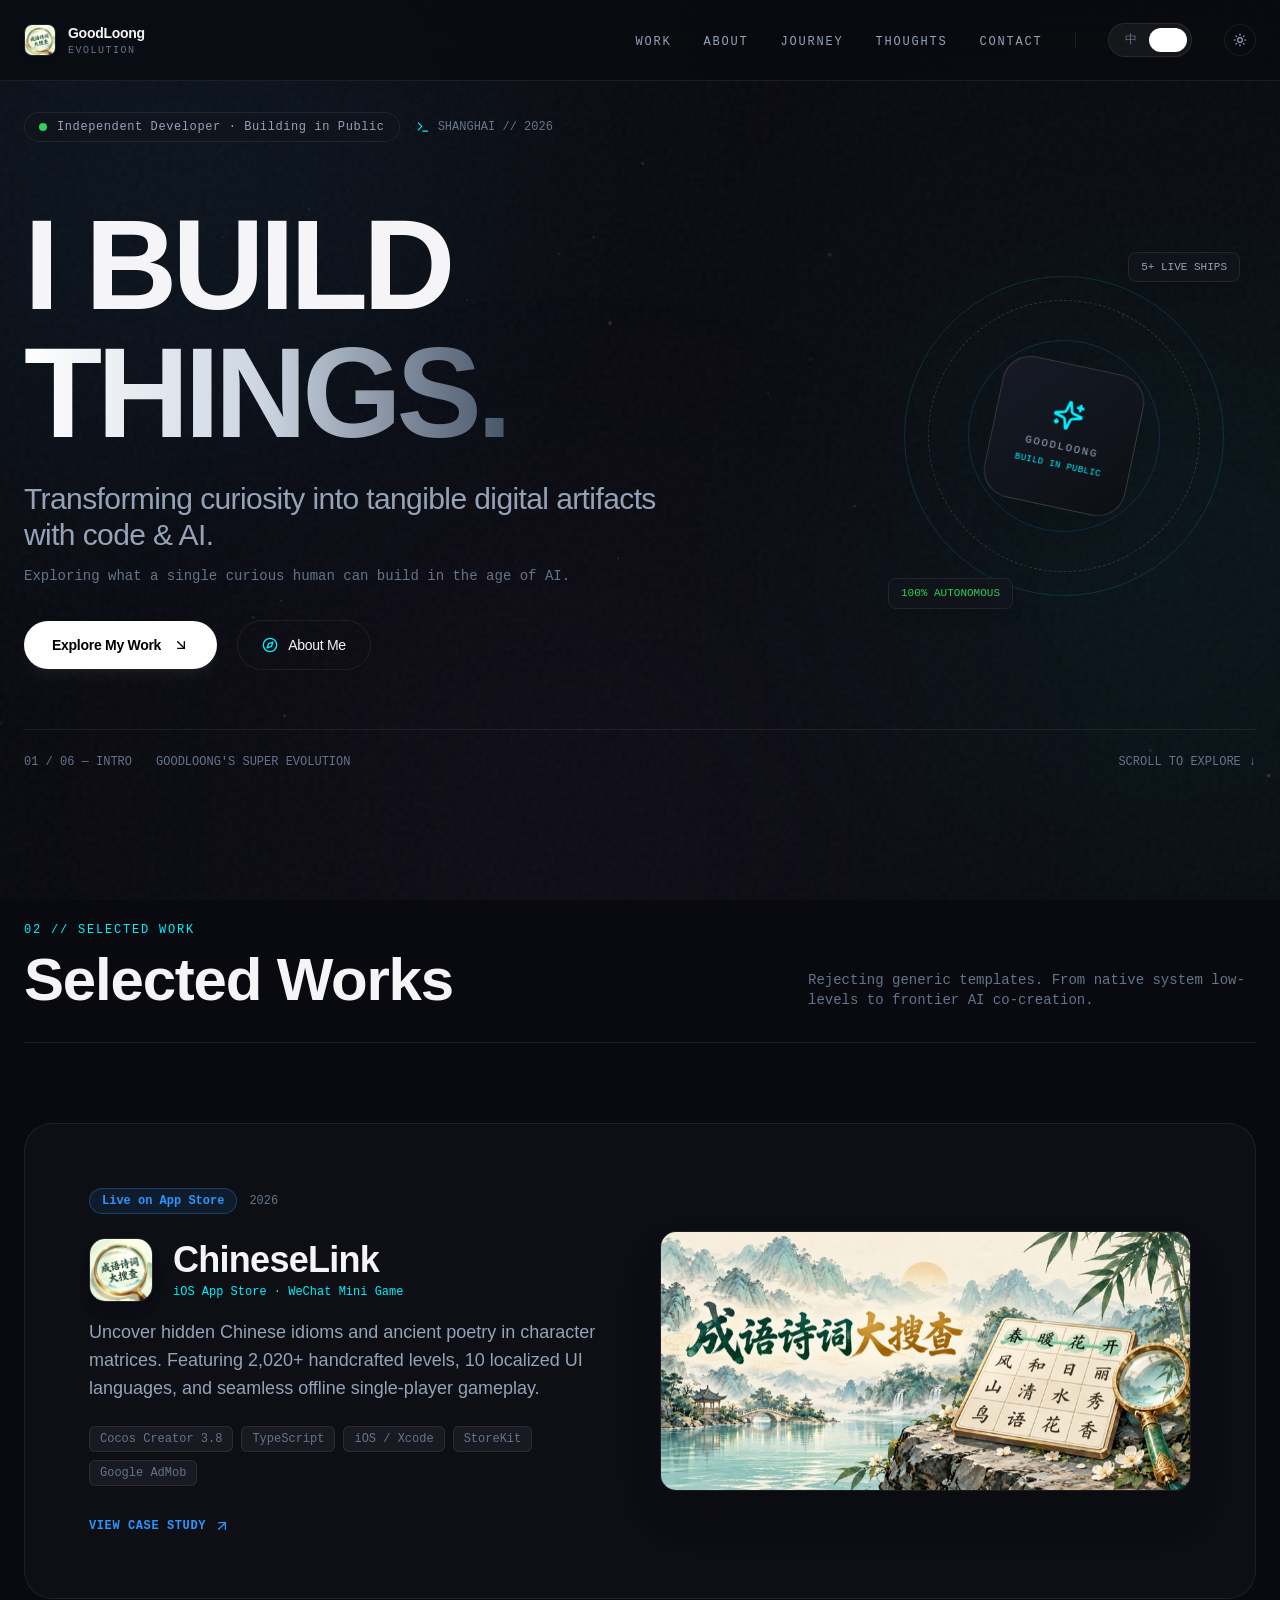
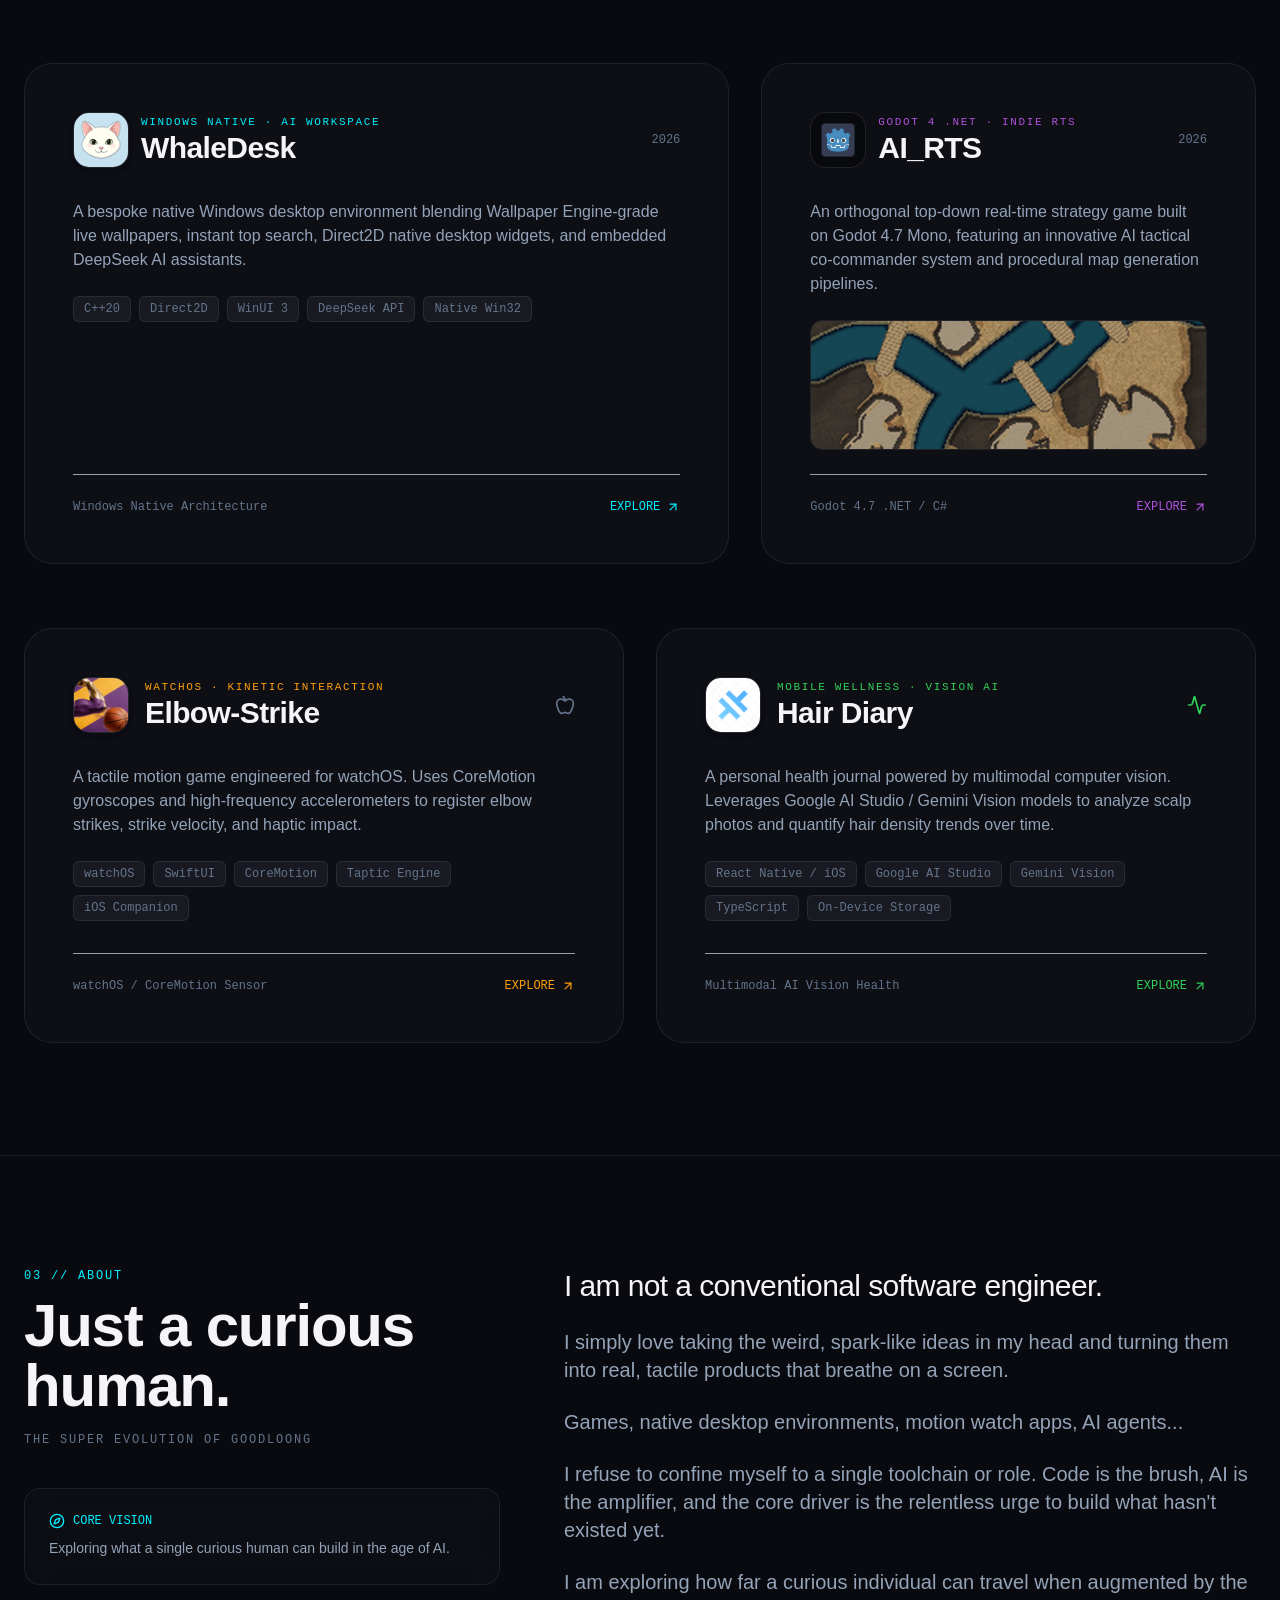
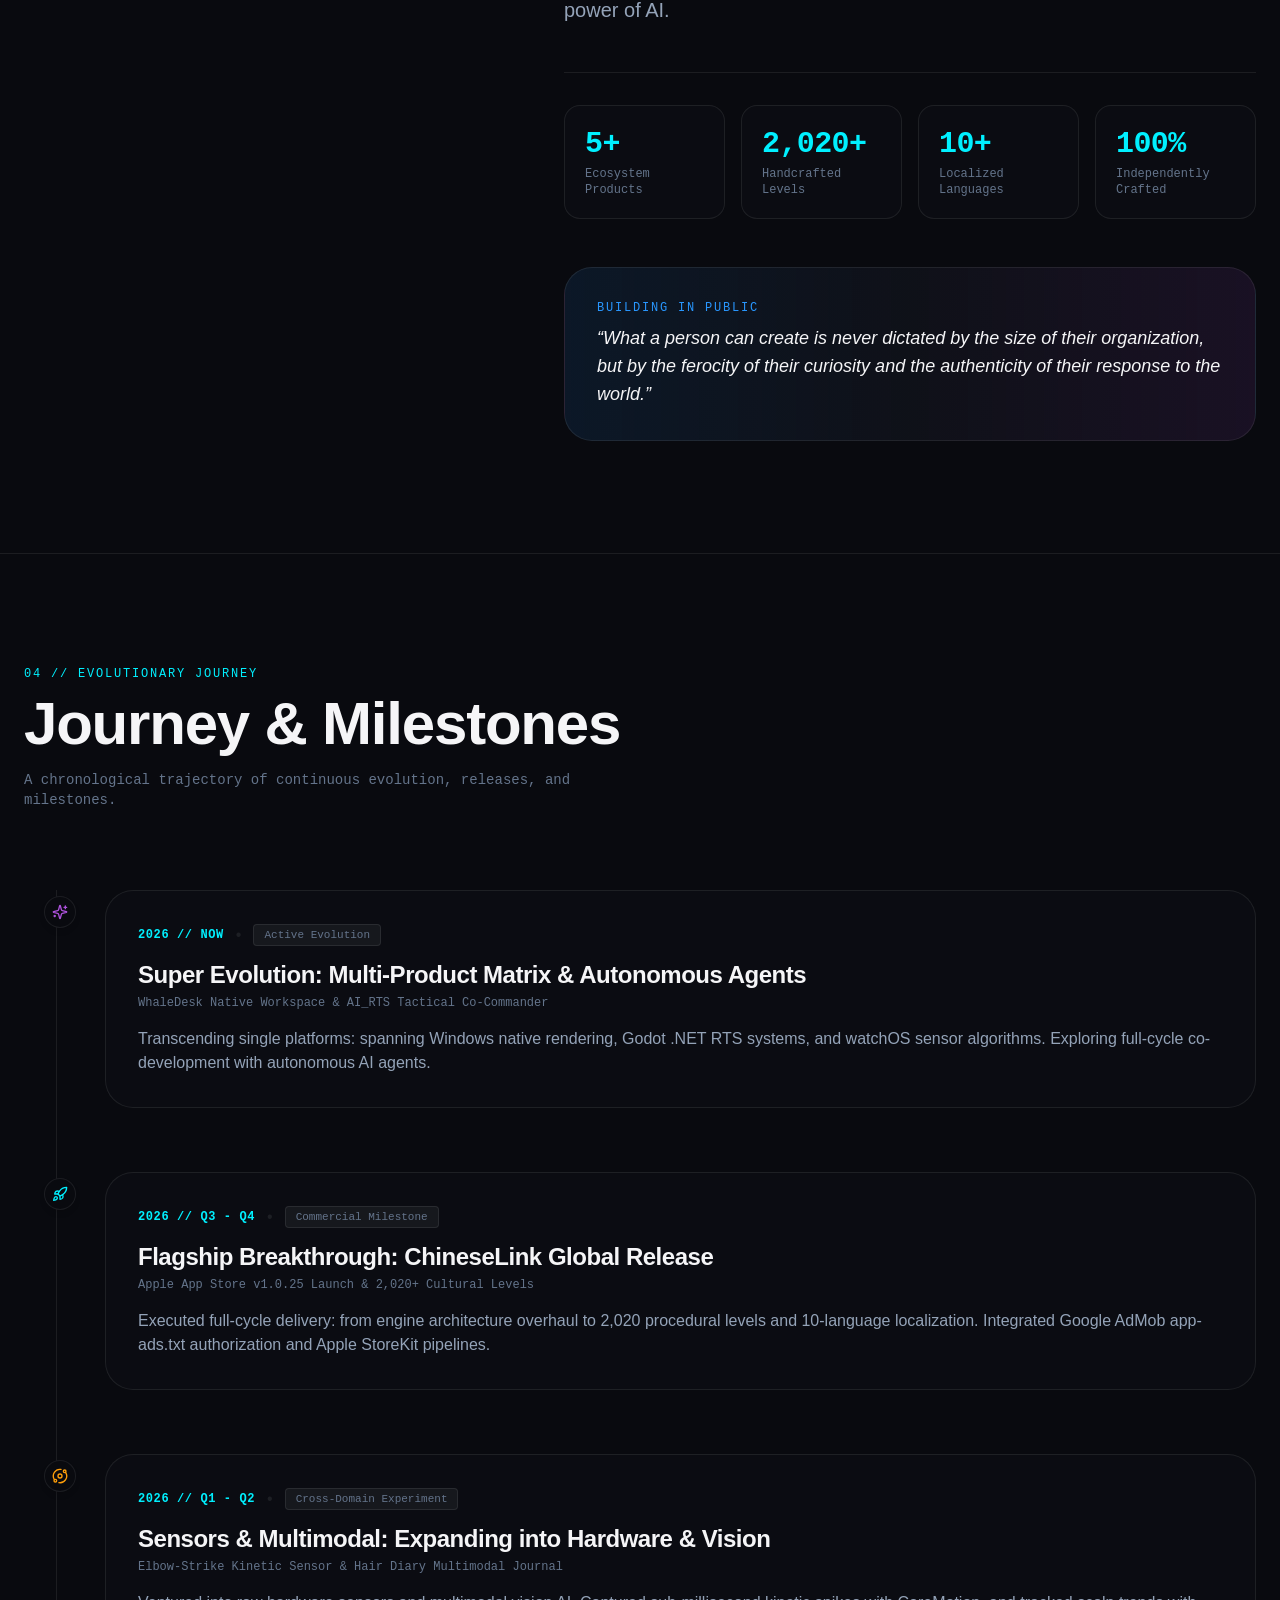
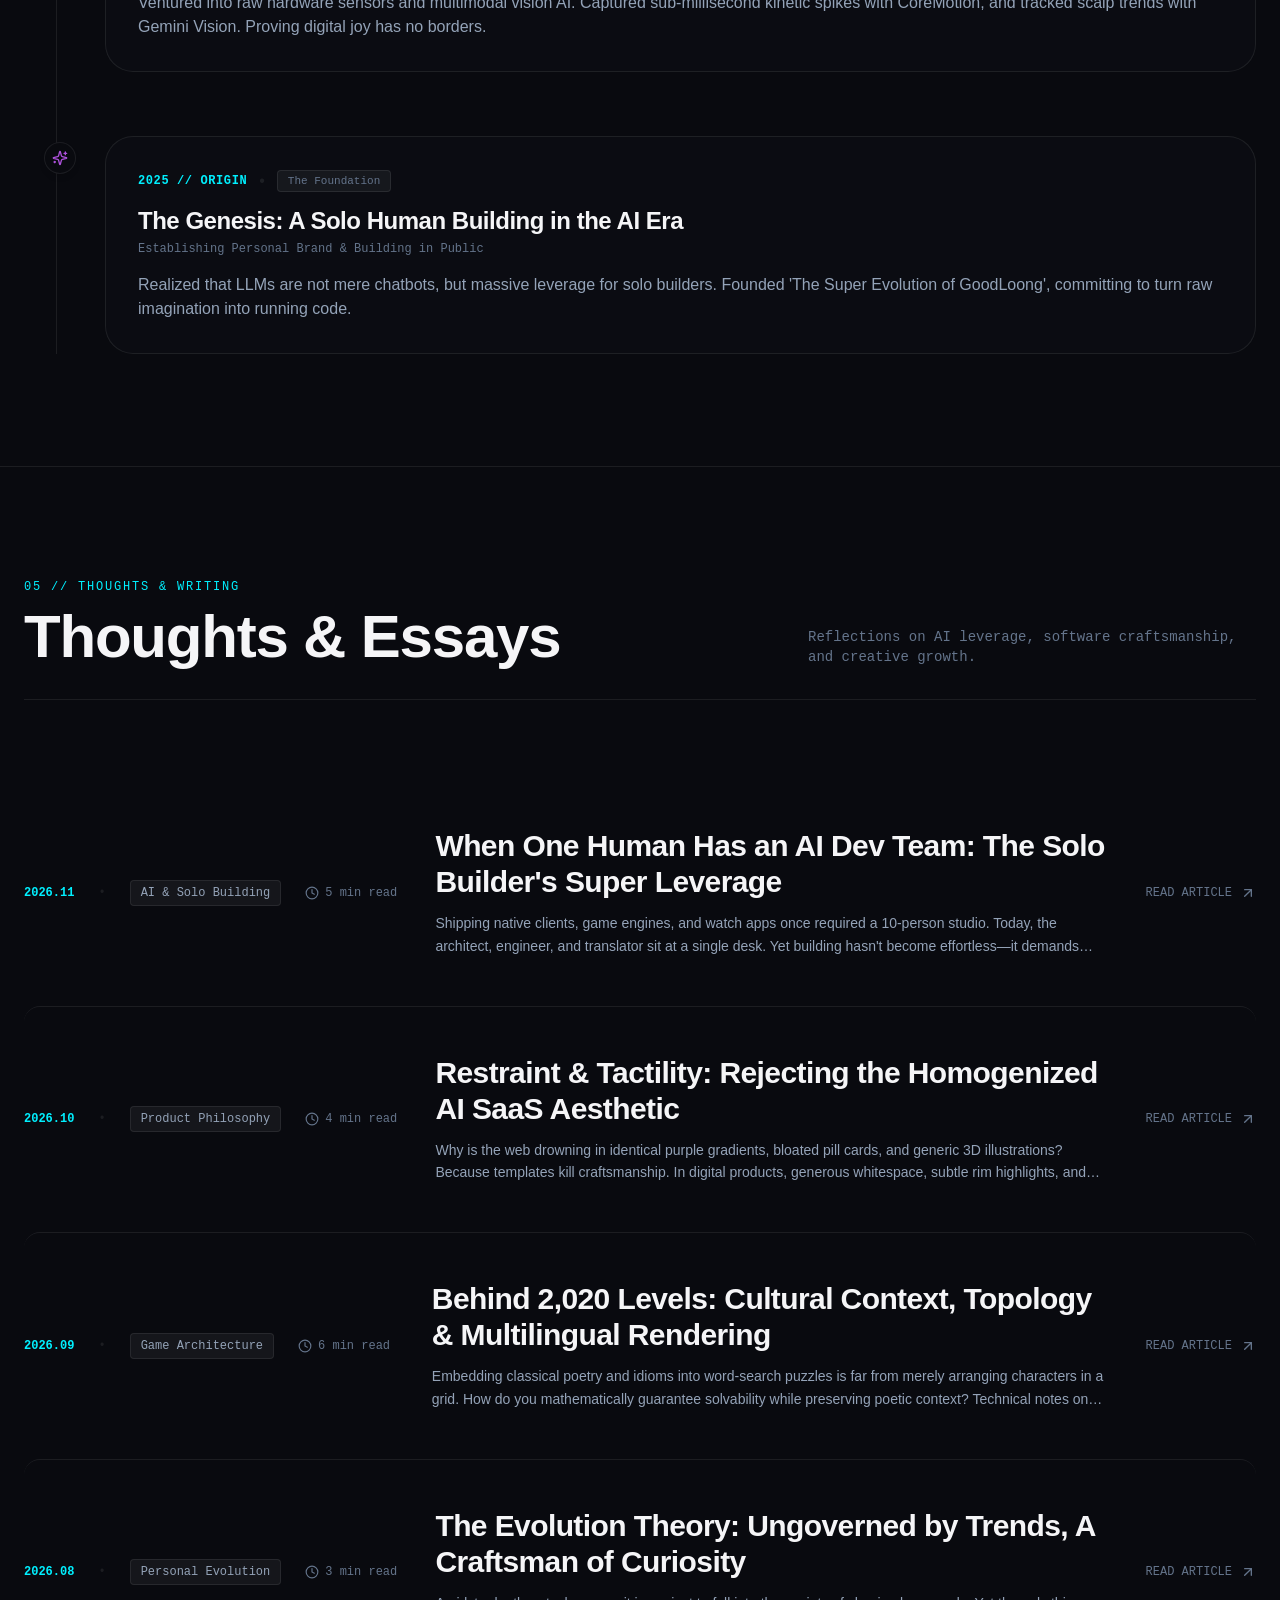
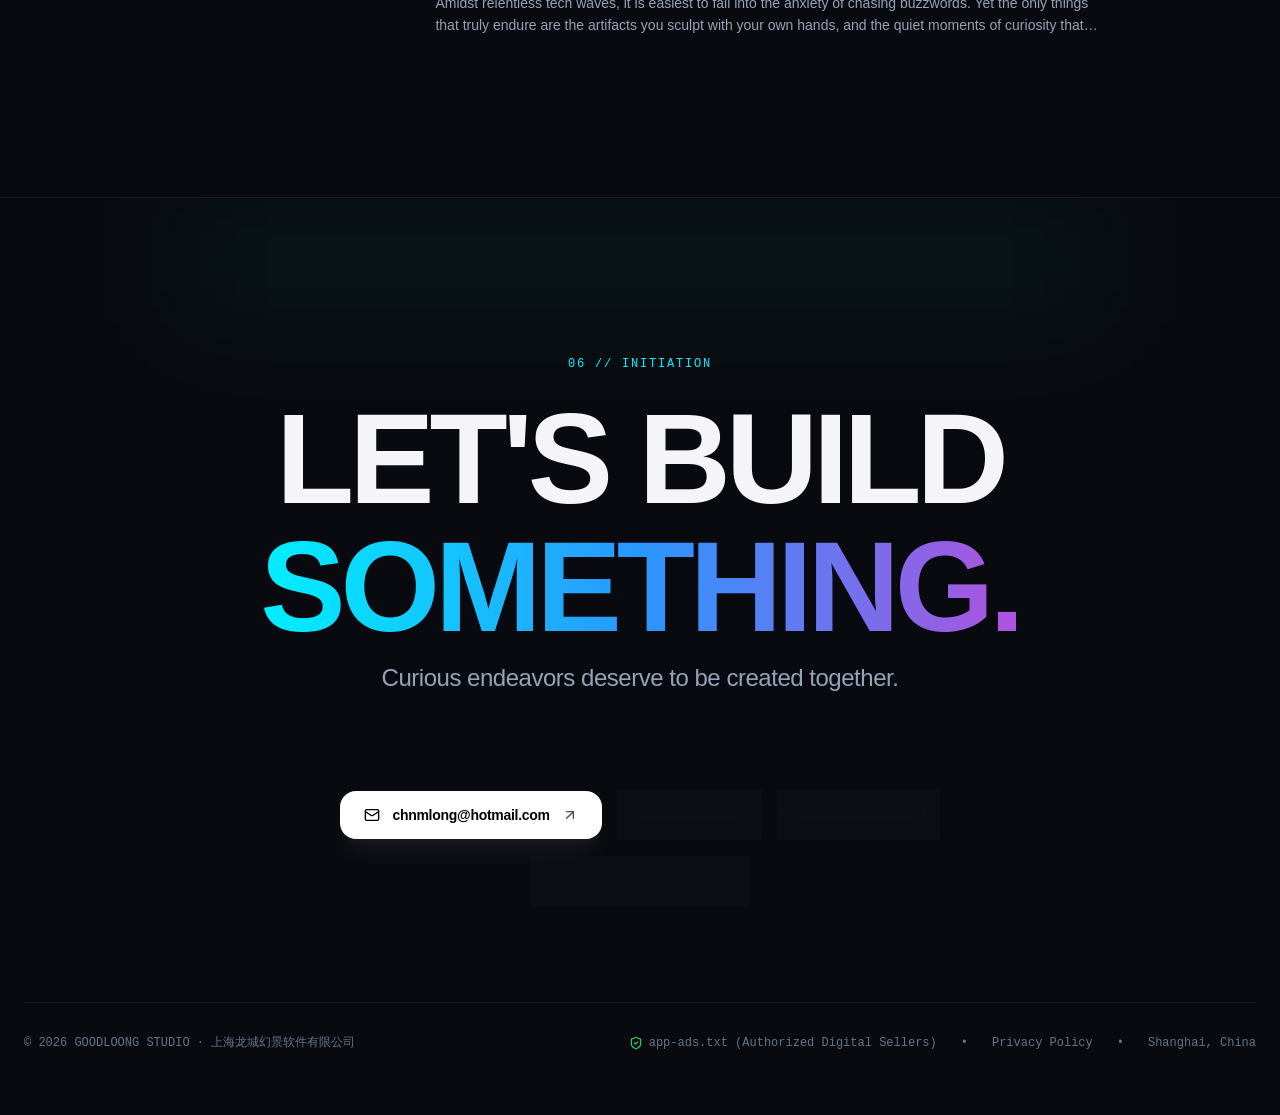
==== commit 80541a45: "feat: launch Awwwards-caliber GoodLoong personal brand website with Next.js & Framer Motion" ====
--- a/index.html
+++ b/index.html
@@ -1 +1 @@
-<!DOCTYPE html><html lang="zh-CN" class="dark scroll-smooth"><head><meta charSet="utf-8"/><meta name="viewport" content="width=device-width, initial-scale=1"/><link rel="preload" as="image" href="/images/chineselink-icon.png"/><link rel="preload" as="image" href="/images/chineselink-banner.jpg"/><link rel="preload" as="image" href="/images/whaledesk-icon.png"/><link rel="preload" as="image" href="/images/airts-icon.svg"/><link rel="preload" as="image" href="/images/airts-preview.png"/><link rel="preload" as="image" href="/images/elbowstrike-icon.png"/><link rel="preload" as="image" href="/images/hairdiary-icon.png"/><link rel="stylesheet" href="/_next/static/css/7e6d58e259934621.css" data-precedence="next"/><link rel="preload" as="script" fetchPriority="low" href="/_next/static/chunks/webpack-8658fdbc42bfbbae.js"/><script src="/_next/static/chunks/fd9d1056-91aa9495991b9c80.js" async=""></script><script src="/_next/static/chunks/117-db2103dfdeca0efb.js" async=""></script><script src="/_next/static/chunks/main-app-16af84683da16f90.js" async=""></script><script src="/_next/static/chunks/366-4ab0dffbde142927.js" async=""></script><script src="/_next/static/chunks/649-71e1df2b8f020371.js" async=""></script><script src="/_next/static/chunks/app/page-18000587517499b5.js" async=""></script><script src="/_next/static/chunks/app/layout-7a9b76e0c2e72d1f.js" async=""></script><title>古德龙 (GoodLoong) · 独立开发者 &amp; AI Builder</title><meta name="description" content="古德龙的超级进化：探索 AI 时代，一个普通人能够创造什么。独立游戏、原生客户端、AI Agent 创造者作品集与思考札记。"/><link rel="author" href="https://goodloongstudio.github.io"/><meta name="author" content="GoodLoong"/><meta name="keywords" content="古德龙,GoodLoong,独立开发,AI Builder,ChineseLink,成语诗词大搜查,WhaleDesk,AI_RTS,Elbow-Strike,Hair Diary"/><meta property="og:title" content="古德龙 (GoodLoong) · 独立开发者 &amp; AI Builder"/><meta property="og:description" content="探索 AI 时代，一个普通人能够创造什么。独立游戏与原生客户端作品集。"/><meta property="og:url" content="https://goodloongstudio.github.io/"/><meta property="og:site_name" content="GoodLoong Studio"/><meta property="og:locale" content="zh_CN"/><meta property="og:type" content="website"/><meta name="twitter:card" content="summary"/><meta name="twitter:title" content="古德龙 (GoodLoong) · 独立开发者 &amp; AI Builder"/><meta name="twitter:description" content="探索 AI 时代，一个普通人能够创造什么。独立游戏与原生客户端作品集。"/><link rel="icon" href="/images/chineselink-icon.png"/><script src="/_next/static/chunks/polyfills-42372ed130431b0a.js" noModule=""></script></head><body class="antialiased selection:bg-accent-cyan/30 selection:text-white"><div class="fixed inset-0 pointer-events-none z-0 overflow-hidden"><div class="absolute -top-32 -left-32 w-[600px] h-[600px] bg-accent-blue/10 dark:bg-accent-blue/[0.07] rounded-full blur-[140px] animate-pulse"></div><div class="absolute top-1/3 -right-40 w-[550px] h-[550px] bg-accent-cyan/10 dark:bg-accent-cyan/[0.06] rounded-full blur-[160px] animate-float"></div><div class="absolute -bottom-40 left-1/4 w-[500px] h-[500px] bg-accent-purple/10 dark:bg-accent-purple/[0.05] rounded-full blur-[150px]"></div><canvas class="absolute inset-0 block w-full h-full"></canvas><div class="absolute inset-0 opacity-[0.025] dark:opacity-[0.035] mix-blend-overlay pointer-events-none" style="background-image:url(&quot;data:image/svg+xml,%3Csvg viewBox=&#x27;0 0 200 200&#x27; xmlns=&#x27;http://www.w3.org/2000/svg&#x27;%3E%3Cfilter id=&#x27;noiseFilter&#x27;%3E%3CfeTurbulence type=&#x27;fractalNoise&#x27; baseFrequency=&#x27;0.8&#x27; numOctaves=&#x27;3&#x27; stitchTiles=&#x27;stitch&#x27;/%3E%3C/filter%3E%3Crect width=&#x27;100%25&#x27; height=&#x27;100%25&#x27; filter=&#x27;url(%23noiseFilter)&#x27;/%3E%3C/svg%3E&quot;)"></div></div><div class="relative min-h-screen"><nav class="fixed top-0 left-0 right-0 z-40 backdrop-blur-xl bg-background/80 dark:bg-background/70 border-b border-surface-lightBorder dark:border-surface-border transition-colors duration-300"><div class="max-w-7xl mx-auto px-6 h-20 flex items-center justify-between"><a href="#" class="flex items-center gap-3 group"><div class="w-8 h-8 rounded-lg overflow-hidden border border-surface-border dark:border-white/10 shadow-md group-hover:scale-105 transition-transform duration-300"><img src="/images/chineselink-icon.png" alt="GoodLoong" class="w-full h-full object-cover"/></div><div class="flex flex-col"><span class="text-sm font-bold tracking-tight text-text-lightPrimary dark:text-text-primary group-hover:text-accent-cyan transition-colors">古德龙</span><span class="text-[10px] font-mono tracking-widest text-text-muted uppercase">超级进化</span></div></a><div class="hidden md:flex items-center gap-8"><ul class="flex items-center gap-8 list-none"><li><a href="#work" class="text-xs uppercase tracking-widest text-text-lightSecondary dark:text-text-secondary hover:text-text-lightPrimary dark:hover:text-text-primary transition-colors font-mono">作品</a></li><li><a href="#about" class="text-xs uppercase tracking-widest text-text-lightSecondary dark:text-text-secondary hover:text-text-lightPrimary dark:hover:text-text-primary transition-colors font-mono">关于</a></li><li><a href="#journey" class="text-xs uppercase tracking-widest text-text-lightSecondary dark:text-text-secondary hover:text-text-lightPrimary dark:hover:text-text-primary transition-colors font-mono">旅程</a></li><li><a href="#thoughts" class="text-xs uppercase tracking-widest text-text-lightSecondary dark:text-text-secondary hover:text-text-lightPrimary dark:hover:text-text-primary transition-colors font-mono">思考</a></li><li><a href="#contact" class="text-xs uppercase tracking-widest text-text-lightSecondary dark:text-text-secondary hover:text-text-lightPrimary dark:hover:text-text-primary transition-colors font-mono">联系</a></li></ul><div class="h-4 w-[1px] bg-surface-border"></div><div class="flex items-center bg-black/5 dark:bg-white/5 border border-surface-lightBorder dark:border-surface-border rounded-full p-1"><button class="px-3 py-1 rounded-full text-xs font-mono font-medium transition-all bg-white dark:bg-surface-elevated text-black dark:text-white shadow-sm">中</button><button class="px-3 py-1 rounded-full text-xs font-mono font-medium transition-all text-text-muted hover:text-text-primary">EN</button></div><button aria-label="Toggle Theme" class="p-2 rounded-full border border-surface-lightBorder dark:border-surface-border text-text-lightSecondary dark:text-text-secondary hover:text-text-lightPrimary dark:hover:text-text-primary hover:border-accent-cyan/40 transition-colors"><svg xmlns="http://www.w3.org/2000/svg" width="24" height="24" viewBox="0 0 24 24" fill="none" stroke="currentColor" stroke-width="2" stroke-linecap="round" stroke-linejoin="round" class="lucide lucide-sun w-3.5 h-3.5"><circle cx="12" cy="12" r="4"></circle><path d="M12 2v2"></path><path d="M12 20v2"></path><path d="m4.93 4.93 1.41 1.41"></path><path d="m17.66 17.66 1.41 1.41"></path><path d="M2 12h2"></path><path d="M20 12h2"></path><path d="m6.34 17.66-1.41 1.41"></path><path d="m19.07 4.93-1.41 1.41"></path></svg></button></div><div class="flex items-center gap-3 md:hidden"><div class="flex items-center bg-black/5 dark:bg-white/5 border border-surface-border rounded-full p-0.5"><button class="px-2.5 py-1 text-xs font-mono">EN</button></div><button class="p-2 text-text-primary" aria-label="Open Menu"><svg xmlns="http://www.w3.org/2000/svg" width="24" height="24" viewBox="0 0 24 24" fill="none" stroke="currentColor" stroke-width="2" stroke-linecap="round" stroke-linejoin="round" class="lucide lucide-menu w-5 h-5"><line x1="4" x2="20" y1="12" y2="12"></line><line x1="4" x2="20" y1="6" y2="6"></line><line x1="4" x2="20" y1="18" y2="18"></line></svg></button></div></div></nav><main class="relative z-10"><section class="relative min-h-screen flex flex-col justify-between pt-28 pb-10 px-6 max-w-7xl mx-auto"><div class="flex items-center gap-4 flex-wrap" style="opacity:0;transform:translateY(15px)"><div class="inline-flex items-center gap-2.5 px-3.5 py-1.5 rounded-full border border-surface-lightBorder dark:border-surface-border bg-surface/50 backdrop-blur-md"><span class="w-2 h-2 rounded-full bg-accent-emerald animate-ping"></span><span class="text-xs font-mono tracking-wider text-text-secondary">独立开发 · 持续公开创作 (Building in Public)</span></div><div class="hidden sm:inline-flex items-center gap-2 text-xs font-mono text-text-muted"><svg xmlns="http://www.w3.org/2000/svg" width="24" height="24" viewBox="0 0 24 24" fill="none" stroke="currentColor" stroke-width="2" stroke-linecap="round" stroke-linejoin="round" class="lucide lucide-terminal w-3.5 h-3.5 text-accent-cyan"><polyline points="4 17 10 11 4 5"></polyline><line x1="12" x2="20" y1="19" y2="19"></line></svg><span>SHANGHAI // 2026</span></div></div><div class="my-auto py-8 grid grid-cols-1 lg:grid-cols-12 gap-10 items-center"><div class="lg:col-span-8"><div style="opacity:0;transform:translateY(20px)"><h1 class="text-5xl sm:text-6xl md:text-7xl lg:text-8xl font-black tracking-tighter leading-[0.95] text-text-lightPrimary dark:text-text-primary select-none">I BUILD<br/><span class="relative inline-block text-transparent bg-clip-text bg-gradient-to-r from-white via-slate-200 to-slate-500 dark:from-white dark:via-slate-300 dark:to-slate-600">THINGS.</span></h1></div><p class="mt-6 text-xl sm:text-2xl font-light text-text-lightSecondary dark:text-text-secondary max-w-2xl leading-relaxed tracking-tight" style="opacity:0;transform:translateY(15px)">用代码、AI 和一点好奇心，创造有趣的东西。</p><p class="mt-3 text-sm font-mono text-text-muted max-w-xl leading-relaxed" style="opacity:0">探索 AI 时代，一个普通人能够创造什么。</p><div class="mt-8 flex items-center gap-5 flex-wrap" style="opacity:0;transform:translateY(15px)"><a href="#work" class="group relative inline-flex items-center gap-3 px-7 py-3.5 rounded-full bg-text-lightPrimary text-background dark:bg-white dark:text-black font-semibold text-sm tracking-tight transition-transform duration-300 hover:scale-105 active:scale-95 shadow-lg shadow-white/5"><span>探索我的作品</span><svg xmlns="http://www.w3.org/2000/svg" width="24" height="24" viewBox="0 0 24 24" fill="none" stroke="currentColor" stroke-width="2" stroke-linecap="round" stroke-linejoin="round" class="lucide lucide-arrow-down-right w-4 h-4 group-hover:translate-x-0.5 group-hover:translate-y-0.5 transition-transform"><path d="m7 7 10 10"></path><path d="M17 7v10H7"></path></svg></a><a href="#about" class="inline-flex items-center gap-2.5 px-6 py-3.5 rounded-full border border-surface-lightBorder dark:border-surface-border text-text-lightPrimary dark:text-text-primary text-sm font-medium tracking-tight hover:border-accent-cyan/50 hover:bg-surface/40 transition-all duration-300"><svg xmlns="http://www.w3.org/2000/svg" width="24" height="24" viewBox="0 0 24 24" fill="none" stroke="currentColor" stroke-width="2" stroke-linecap="round" stroke-linejoin="round" class="lucide lucide-compass w-4 h-4 text-accent-cyan"><path d="m16.24 7.76-1.804 5.411a2 2 0 0 1-1.265 1.265L7.76 16.24l1.804-5.411a2 2 0 0 1 1.265-1.265z"></path><circle cx="12" cy="12" r="10"></circle></svg><span>关于我</span></a></div></div><div class="lg:col-span-4 relative flex items-center justify-center"><div class="relative w-72 h-72 sm:w-80 sm:h-80 flex items-center justify-center" style="opacity:0;transform:scale(0.85)"><div class="absolute inset-0 rounded-full border border-accent-cyan/20 dark:border-accent-cyan/15 animate-[spin_32s_linear_infinite]"></div><div class="absolute inset-6 rounded-full border border-dashed border-white/10 dark:border-white/15 animate-[spin_24s_linear_infinite_reverse]"></div><div class="absolute inset-16 rounded-full border border-accent-blue/30 dark:border-accent-blue/20 animate-[spin_40s_linear_infinite]"></div><div class="relative w-36 h-36 rounded-3xl bg-gradient-to-br from-surface-hover via-surface to-background-secondary border border-white/20 dark:border-white/15 backdrop-blur-2xl shadow-2xl flex flex-col items-center justify-center text-center p-4 transform rotate-12 hover:rotate-0 transition-transform duration-700 group"><svg xmlns="http://www.w3.org/2000/svg" width="24" height="24" viewBox="0 0 24 24" fill="none" stroke="currentColor" stroke-width="2" stroke-linecap="round" stroke-linejoin="round" class="lucide lucide-sparkles w-8 h-8 text-accent-cyan mb-2 group-hover:scale-110 transition-transform"><path d="M9.937 15.5A2 2 0 0 0 8.5 14.063l-6.135-1.582a.5.5 0 0 1 0-.962L8.5 9.936A2 2 0 0 0 9.937 8.5l1.582-6.135a.5.5 0 0 1 .963 0L14.063 8.5A2 2 0 0 0 15.5 9.937l6.135 1.581a.5.5 0 0 1 0 .964L15.5 14.063a2 2 0 0 0-1.437 1.437l-1.582 6.135a.5.5 0 0 1-.963 0z"></path><path d="M20 3v4"></path><path d="M22 5h-4"></path><path d="M4 17v2"></path><path d="M5 18H3"></path></svg><span class="text-[11px] font-mono tracking-widest text-text-secondary uppercase">GOODLOONG</span><span class="text-[9px] font-mono tracking-wider text-accent-cyan mt-1">BUILD IN PUBLIC</span></div><div class="absolute -top-4 -right-4 px-3 py-1.5 rounded-lg border border-surface-border bg-background-elevated/80 backdrop-blur-md text-[11px] font-mono text-text-secondary shadow-lg">5+ LIVE SHIPS</div><div class="absolute -bottom-2 -left-4 px-3 py-1.5 rounded-lg border border-surface-border bg-background-elevated/80 backdrop-blur-md text-[11px] font-mono text-accent-emerald shadow-lg">100% AUTONOMOUS</div></div></div></div><div class="flex items-center justify-between border-t border-surface-lightBorder dark:border-surface-border pt-6 text-xs font-mono text-text-muted" style="opacity:0"><div class="flex items-center gap-6"><span>01 / 06 — INTRO</span><span class="hidden sm:inline">GOODLOONG&#x27;S SUPER EVOLUTION</span></div><div class="flex items-center gap-2"><span>SCROLL TO EXPLORE</span><span class="inline-block animate-bounce">↓</span></div></div></section><section id="work" class="py-28 px-6 max-w-7xl mx-auto relative z-10"><div class="flex flex-col md:flex-row md:items-end justify-between mb-20 pb-8 border-b border-surface-lightBorder dark:border-surface-border"><div><span class="text-xs font-mono tracking-widest text-accent-cyan uppercase block mb-3">02 // SELECTED WORK</span><h2 class="text-4xl sm:text-5xl md:text-6xl font-black tracking-tight text-text-lightPrimary dark:text-text-primary">精选作品</h2></div><p class="mt-4 md:mt-0 text-sm font-mono text-text-muted max-w-md">拒绝同质化模版。从原生系统底层到前沿 AI 协同，每一个项目都是一次独特的数字建造。</p></div><div class="space-y-16"><article data-cursor="view" data-cursor-text="EXPLORE" class="group relative rounded-3xl bg-surface/60 hover:bg-surface-hover/80 dark:bg-surface/50 dark:hover:bg-surface-hover/90 border border-surface-lightBorder dark:border-surface-border hover:border-accent-blue/40 transition-all duration-500 overflow-hidden cursor-pointer p-8 sm:p-12 md:p-16" style="opacity:0;transform:translateY(30px)"><div class="grid grid-cols-1 lg:grid-cols-12 gap-10 items-center"><div class="lg:col-span-6 flex flex-col justify-between"><div><div class="flex items-center gap-3 mb-6"><span class="px-3 py-1 rounded-full text-xs font-mono font-semibold bg-accent-blue/10 border border-accent-blue/30 text-accent-blue">官方上架 · 旗舰</span><span class="text-xs font-mono text-text-muted">2026</span></div><div class="flex items-center gap-5 mb-4"><img src="/images/chineselink-icon.png" alt="ChineseLink" class="w-16 h-16 rounded-2xl border border-white/10 shadow-lg object-cover group-hover:scale-105 transition-transform duration-500"/><div><h3 class="text-3xl sm:text-4xl font-extrabold tracking-tight text-text-lightPrimary dark:text-text-primary group-hover:text-accent-blue transition-colors">ChineseLink</h3><p class="text-xs font-mono text-accent-cyan mt-1">iOS App Store · WeChat Mini Game</p></div></div><p class="text-text-lightSecondary dark:text-text-secondary text-base sm:text-lg font-light leading-relaxed mt-4">在方寸字阵中，寻味成语与千古诗词。横竖斜向滑动连词，拥有 2,020+ 精编主线关卡、10 种全球语言本地化与单机离线畅玩体验。</p><div class="flex flex-wrap gap-2 mt-6"><span class="px-2.5 py-1 rounded-md text-xs font-mono bg-black/5 dark:bg-white/5 border border-surface-border text-text-muted">Cocos Creator 3.8</span><span class="px-2.5 py-1 rounded-md text-xs font-mono bg-black/5 dark:bg-white/5 border border-surface-border text-text-muted">TypeScript</span><span class="px-2.5 py-1 rounded-md text-xs font-mono bg-black/5 dark:bg-white/5 border border-surface-border text-text-muted">iOS / Xcode</span><span class="px-2.5 py-1 rounded-md text-xs font-mono bg-black/5 dark:bg-white/5 border border-surface-border text-text-muted">StoreKit</span><span class="px-2.5 py-1 rounded-md text-xs font-mono bg-black/5 dark:bg-white/5 border border-surface-border text-text-muted">Google AdMob</span></div></div><div class="mt-8 flex items-center gap-4"><span class="inline-flex items-center gap-2 text-xs font-mono font-semibold tracking-wider text-accent-blue group-hover:translate-x-1 transition-transform"><span>查看详情与架构</span><svg xmlns="http://www.w3.org/2000/svg" width="24" height="24" viewBox="0 0 24 24" fill="none" stroke="currentColor" stroke-width="2" stroke-linecap="round" stroke-linejoin="round" class="lucide lucide-arrow-up-right w-4 h-4"><path d="M7 7h10v10"></path><path d="M7 17 17 7"></path></svg></span></div></div><div class="lg:col-span-6 relative"><div class="rounded-2xl overflow-hidden border border-surface-border shadow-2xl bg-black/20 group-hover:scale-[1.02] transition-transform duration-700"><img src="/images/chineselink-banner.jpg" alt="ChineseLink" class="w-full h-auto object-cover"/></div></div></div></article><div class="grid grid-cols-1 lg:grid-cols-12 gap-8"><article data-cursor="view" data-cursor-text="CASE" class="lg:col-span-7 group rounded-3xl bg-surface/60 hover:bg-surface-hover/80 dark:bg-surface/50 dark:hover:bg-surface-hover/90 border border-surface-lightBorder dark:border-surface-border hover:border-accent-cyan/40 transition-all duration-500 overflow-hidden cursor-pointer p-8 sm:p-12 flex flex-col justify-between" style="opacity:0;transform:translateY(30px)"><div><div class="flex items-center justify-between mb-8"><div class="flex items-center gap-3"><img src="/images/whaledesk-icon.png" alt="WhaleDesk" class="w-14 h-14 rounded-2xl border border-white/10 shadow-md object-cover"/><div><span class="text-[11px] font-mono tracking-widest text-accent-cyan uppercase block">Windows 原生桌面 · AI Agent</span><h3 class="text-2xl sm:text-3xl font-extrabold tracking-tight text-text-lightPrimary dark:text-text-primary group-hover:text-accent-cyan transition-colors">WhaleDesk</h3></div></div><span class="text-xs font-mono text-text-muted">2026</span></div><p class="text-text-lightSecondary dark:text-text-secondary text-sm sm:text-base font-light leading-relaxed mb-6">专为 Windows 深度定制的原生 AI 智能桌面系统。集成 Wallpaper Engine 级原生动态壁纸引擎、全局极速搜索、Direct2D 桌面小组件与 DeepSeek / Pi 智能工作台。</p><div class="flex flex-wrap gap-2 mb-8"><span class="px-2.5 py-1 rounded-md text-xs font-mono bg-black/5 dark:bg-white/5 border border-surface-border text-text-muted">C++20</span><span class="px-2.5 py-1 rounded-md text-xs font-mono bg-black/5 dark:bg-white/5 border border-surface-border text-text-muted">Direct2D</span><span class="px-2.5 py-1 rounded-md text-xs font-mono bg-black/5 dark:bg-white/5 border border-surface-border text-text-muted">WinUI 3</span><span class="px-2.5 py-1 rounded-md text-xs font-mono bg-black/5 dark:bg-white/5 border border-surface-border text-text-muted">DeepSeek API</span><span class="px-2.5 py-1 rounded-md text-xs font-mono bg-black/5 dark:bg-white/5 border border-surface-border text-text-muted">Native Win32</span></div></div><div class="pt-6 border-t border-surface-border/60 flex items-center justify-between"><span class="text-xs font-mono text-text-muted">Windows 原生 / Direct2D</span><span class="inline-flex items-center gap-1.5 text-xs font-mono text-accent-cyan group-hover:translate-x-1 transition-transform"><span>探索</span><svg xmlns="http://www.w3.org/2000/svg" width="24" height="24" viewBox="0 0 24 24" fill="none" stroke="currentColor" stroke-width="2" stroke-linecap="round" stroke-linejoin="round" class="lucide lucide-arrow-up-right w-3.5 h-3.5"><path d="M7 7h10v10"></path><path d="M7 17 17 7"></path></svg></span></div></article><article data-cursor="view" data-cursor-text="TACTICS" class="lg:col-span-5 group rounded-3xl bg-surface/60 hover:bg-surface-hover/80 dark:bg-surface/50 dark:hover:bg-surface-hover/90 border border-surface-lightBorder dark:border-surface-border hover:border-accent-purple/40 transition-all duration-500 overflow-hidden cursor-pointer p-8 sm:p-12 flex flex-col justify-between" style="opacity:0;transform:translateY(30px)"><div><div class="flex items-center justify-between mb-8"><div class="flex items-center gap-3"><div class="w-14 h-14 rounded-2xl bg-black/40 border border-white/10 p-2.5 flex items-center justify-center"><img src="/images/airts-icon.svg" alt="AI_RTS" class="w-full h-full object-contain"/></div><div><span class="text-[11px] font-mono tracking-widest text-accent-purple uppercase block">Godot 4 .NET · 独立游戏</span><h3 class="text-2xl sm:text-3xl font-extrabold tracking-tight text-text-lightPrimary dark:text-text-primary group-hover:text-accent-purple transition-colors">AI_RTS</h3></div></div><span class="text-xs font-mono text-text-muted">2026</span></div><p class="text-text-lightSecondary dark:text-text-secondary text-sm sm:text-base font-light leading-relaxed mb-6">基于 Godot 4.7 Mono 正交俯视架构的即时战略游戏。创新引入 LLM / 强化学习战术 AI 副官系统与自动化地图程序生成管线。</p><div class="rounded-xl overflow-hidden border border-surface-border mb-6"><img src="/images/airts-preview.png" alt="AI_RTS map preview" class="w-full h-32 object-cover group-hover:scale-105 transition-transform duration-500"/></div></div><div class="pt-6 border-t border-surface-border/60 flex items-center justify-between"><span class="text-xs font-mono text-text-muted">Godot 4.7 Mono / C#</span><span class="inline-flex items-center gap-1.5 text-xs font-mono text-accent-purple group-hover:translate-x-1 transition-transform"><span>探索</span><svg xmlns="http://www.w3.org/2000/svg" width="24" height="24" viewBox="0 0 24 24" fill="none" stroke="currentColor" stroke-width="2" stroke-linecap="round" stroke-linejoin="round" class="lucide lucide-arrow-up-right w-3.5 h-3.5"><path d="M7 7h10v10"></path><path d="M7 17 17 7"></path></svg></span></div></article></div><div class="grid grid-cols-1 lg:grid-cols-12 gap-8"><article data-cursor="view" data-cursor-text="WATCH" class="lg:col-span-6 group rounded-3xl bg-surface/60 hover:bg-surface-hover/80 dark:bg-surface/50 dark:hover:bg-surface-hover/90 border border-surface-lightBorder dark:border-surface-border hover:border-accent-amber/40 transition-all duration-500 overflow-hidden cursor-pointer p-8 sm:p-12 flex flex-col justify-between" style="opacity:0;transform:translateY(30px)"><div><div class="flex items-center justify-between mb-8"><div class="flex items-center gap-4"><img src="/images/elbowstrike-icon.png" alt="Elbow-Strike" class="w-14 h-14 rounded-2xl border border-white/10 shadow-md object-cover"/><div><span class="text-[11px] font-mono tracking-widest text-accent-amber uppercase block">watchOS · 体感交互</span><h3 class="text-2xl sm:text-3xl font-extrabold tracking-tight text-text-lightPrimary dark:text-text-primary group-hover:text-accent-amber transition-colors">Elbow-Strike</h3></div></div><svg xmlns="http://www.w3.org/2000/svg" width="24" height="24" viewBox="0 0 24 24" fill="none" stroke="currentColor" stroke-width="2" stroke-linecap="round" stroke-linejoin="round" class="lucide lucide-apple w-5 h-5 text-text-muted"><path d="M12 20.94c1.5 0 2.75 1.06 4 1.06 3 0 6-8 6-12.22A4.91 4.91 0 0 0 17 5c-2.22 0-4 1.44-5 2-1-.56-2.78-2-5-2a4.9 4.9 0 0 0-5 4.78C2 14 5 22 8 22c1.25 0 2.5-1.06 4-1.06Z"></path><path d="M10 2c1 .5 2 2 2 5"></path></svg></div><p class="text-text-lightSecondary dark:text-text-secondary text-sm sm:text-base font-light leading-relaxed mb-6">基于 watchOS 与 CoreMotion 传感器深度研发的腕上趣味体感应用。利用陀螺仪与加速度计实时检测肘击速度与打击力度，伴随震撼触觉反馈与动效。</p><div class="flex flex-wrap gap-2 mb-8"><span class="px-2.5 py-1 rounded-md text-xs font-mono bg-black/5 dark:bg-white/5 border border-surface-border text-text-muted">watchOS</span><span class="px-2.5 py-1 rounded-md text-xs font-mono bg-black/5 dark:bg-white/5 border border-surface-border text-text-muted">SwiftUI</span><span class="px-2.5 py-1 rounded-md text-xs font-mono bg-black/5 dark:bg-white/5 border border-surface-border text-text-muted">CoreMotion</span><span class="px-2.5 py-1 rounded-md text-xs font-mono bg-black/5 dark:bg-white/5 border border-surface-border text-text-muted">Taptic Engine</span><span class="px-2.5 py-1 rounded-md text-xs font-mono bg-black/5 dark:bg-white/5 border border-surface-border text-text-muted">iOS Companion</span></div></div><div class="pt-6 border-t border-surface-border/60 flex items-center justify-between"><span class="text-xs font-mono text-text-muted">watchOS / CoreMotion</span><span class="inline-flex items-center gap-1.5 text-xs font-mono text-accent-amber group-hover:translate-x-1 transition-transform"><span>探索</span><svg xmlns="http://www.w3.org/2000/svg" width="24" height="24" viewBox="0 0 24 24" fill="none" stroke="currentColor" stroke-width="2" stroke-linecap="round" stroke-linejoin="round" class="lucide lucide-arrow-up-right w-3.5 h-3.5"><path d="M7 7h10v10"></path><path d="M7 17 17 7"></path></svg></span></div></article><article data-cursor="view" data-cursor-text="VISION" class="lg:col-span-6 group rounded-3xl bg-surface/60 hover:bg-surface-hover/80 dark:bg-surface/50 dark:hover:bg-surface-hover/90 border border-surface-lightBorder dark:border-surface-border hover:border-accent-emerald/40 transition-all duration-500 overflow-hidden cursor-pointer p-8 sm:p-12 flex flex-col justify-between" style="opacity:0;transform:translateY(30px)"><div><div class="flex items-center justify-between mb-8"><div class="flex items-center gap-4"><img src="/images/hairdiary-icon.png" alt="Hair Diary" class="w-14 h-14 rounded-2xl border border-white/10 shadow-md object-cover"/><div><span class="text-[11px] font-mono tracking-widest text-accent-emerald uppercase block">移动健康 · 多模态 AI</span><h3 class="text-2xl sm:text-3xl font-extrabold tracking-tight text-text-lightPrimary dark:text-text-primary group-hover:text-accent-emerald transition-colors">Hair Diary</h3></div></div><svg xmlns="http://www.w3.org/2000/svg" width="24" height="24" viewBox="0 0 24 24" fill="none" stroke="currentColor" stroke-width="2" stroke-linecap="round" stroke-linejoin="round" class="lucide lucide-activity w-5 h-5 text-accent-emerald"><path d="M22 12h-2.48a2 2 0 0 0-1.93 1.46l-2.35 8.36a.25.25 0 0 1-.48 0L9.24 2.18a.25.25 0 0 0-.48 0l-2.35 8.36A2 2 0 0 1 4.49 12H2"></path></svg></div><p class="text-text-lightSecondary dark:text-text-secondary text-sm sm:text-base font-light leading-relaxed mb-6">结合多模态计算机视觉的个人健康记录工具。借助 Google AI Studio / Gemini Vision 算法分析头皮与发质微观照片，量化发质密度与头皮状态变化趋势。</p><div class="flex flex-wrap gap-2 mb-8"><span class="px-2.5 py-1 rounded-md text-xs font-mono bg-black/5 dark:bg-white/5 border border-surface-border text-text-muted">React Native / iOS</span><span class="px-2.5 py-1 rounded-md text-xs font-mono bg-black/5 dark:bg-white/5 border border-surface-border text-text-muted">Google AI Studio</span><span class="px-2.5 py-1 rounded-md text-xs font-mono bg-black/5 dark:bg-white/5 border border-surface-border text-text-muted">Gemini Vision</span><span class="px-2.5 py-1 rounded-md text-xs font-mono bg-black/5 dark:bg-white/5 border border-surface-border text-text-muted">TypeScript</span><span class="px-2.5 py-1 rounded-md text-xs font-mono bg-black/5 dark:bg-white/5 border border-surface-border text-text-muted">On-Device Storage</span></div></div><div class="pt-6 border-t border-surface-border/60 flex items-center justify-between"><span class="text-xs font-mono text-text-muted">多模态 AI 视觉分析</span><span class="inline-flex items-center gap-1.5 text-xs font-mono text-accent-emerald group-hover:translate-x-1 transition-transform"><span>探索</span><svg xmlns="http://www.w3.org/2000/svg" width="24" height="24" viewBox="0 0 24 24" fill="none" stroke="currentColor" stroke-width="2" stroke-linecap="round" stroke-linejoin="round" class="lucide lucide-arrow-up-right w-3.5 h-3.5"><path d="M7 7h10v10"></path><path d="M7 17 17 7"></path></svg></span></div></article></div></div></section><section id="about" class="py-28 px-6 max-w-7xl mx-auto relative z-10 border-t border-surface-lightBorder dark:border-surface-border"><div class="grid grid-cols-1 lg:grid-cols-12 gap-16 items-start"><div class="lg:col-span-5 lg:sticky lg:top-32"><span class="text-xs font-mono tracking-widest text-accent-cyan uppercase block mb-3">03 // ABOUT</span><h2 class="text-4xl sm:text-5xl md:text-6xl font-black tracking-tight text-text-lightPrimary dark:text-text-primary leading-[1.05]">Just a curious human.</h2><p class="mt-4 text-xs font-mono tracking-widest text-text-muted uppercase">古德龙的超级进化 · 个人宣言</p><div class="mt-10 p-6 rounded-2xl bg-surface/40 border border-surface-border backdrop-blur-md"><div class="flex items-center gap-2 text-accent-cyan text-xs font-mono mb-2"><svg xmlns="http://www.w3.org/2000/svg" width="24" height="24" viewBox="0 0 24 24" fill="none" stroke="currentColor" stroke-width="2" stroke-linecap="round" stroke-linejoin="round" class="lucide lucide-compass w-4 h-4"><path d="m16.24 7.76-1.804 5.411a2 2 0 0 1-1.265 1.265L7.76 16.24l1.804-5.411a2 2 0 0 1 1.265-1.265z"></path><circle cx="12" cy="12" r="10"></circle></svg><span>CORE VISION</span></div><p class="text-sm text-text-secondary leading-relaxed font-light">探索 AI 时代，一个普通人能够创造什么。</p></div></div><div class="lg:col-span-7 space-y-12"><div class="space-y-6 text-lg sm:text-xl font-light text-text-lightSecondary dark:text-text-secondary leading-relaxed"><p class="text-2xl sm:text-3xl font-normal text-text-lightPrimary dark:text-text-primary tracking-tight" style="opacity:0;transform:translateY(15px)">我不是传统意义上的程序员。</p><p class="" style="opacity:0;transform:translateY(15px)">我喜欢把脑海里那些奇怪的想法，变成真正可以运行的产品。</p><p class="" style="opacity:0;transform:translateY(15px)">游戏、桌面工具、体感应用、AI Agent……</p><p class="" style="opacity:0;transform:translateY(15px)">我不把自己局限在某一种单一技术栈或角色标签里。代码是画笔，AI 是放大器，最重要的是那股想把未见之物带到现实里的执念。</p><p class="" style="opacity:0;transform:translateY(15px)">我正在探索，一个普通人借助 AI，究竟能够走多远。</p></div><div class="grid grid-cols-2 sm:grid-cols-4 gap-4 pt-8 border-t border-surface-lightBorder dark:border-surface-border"><div class="p-5 rounded-2xl bg-surface/30 border border-surface-border"><span class="text-2xl sm:text-3xl font-black tracking-tight text-accent-cyan block font-mono">5+</span><span class="text-xs font-mono text-text-muted mt-1 block">核心产品生态</span></div><div class="p-5 rounded-2xl bg-surface/30 border border-surface-border"><span class="text-2xl sm:text-3xl font-black tracking-tight text-accent-cyan block font-mono">2,020+</span><span class="text-xs font-mono text-text-muted mt-1 block">主线游戏关卡</span></div><div class="p-5 rounded-2xl bg-surface/30 border border-surface-border"><span class="text-2xl sm:text-3xl font-black tracking-tight text-accent-cyan block font-mono">10+</span><span class="text-xs font-mono text-text-muted mt-1 block">国际化语言适配</span></div><div class="p-5 rounded-2xl bg-surface/30 border border-surface-border"><span class="text-2xl sm:text-3xl font-black tracking-tight text-accent-cyan block font-mono">100%</span><span class="text-xs font-mono text-text-muted mt-1 block">独立设计与构建</span></div></div><div class="p-8 rounded-3xl bg-gradient-to-r from-accent-blue/10 via-surface to-accent-purple/10 border border-surface-border"><span class="text-xs font-mono tracking-widest text-accent-blue uppercase block mb-2">BUILDING IN PUBLIC</span><p class="text-base sm:text-lg text-text-primary font-medium italic">“一个人能创造什么，不取决于他所处的组织规模，而取决于他的好奇心有多强烈，以及他对世界的回应有多真诚。”</p></div></div></div></section><section id="journey" class="py-28 px-6 max-w-7xl mx-auto relative z-10 border-t border-surface-lightBorder dark:border-surface-border"><div class="mb-20"><span class="text-xs font-mono tracking-widest text-accent-cyan uppercase block mb-3">04 // EVOLUTIONARY JOURNEY</span><h2 class="text-4xl sm:text-5xl md:text-6xl font-black tracking-tight text-text-lightPrimary dark:text-text-primary">创作旅程</h2><p class="mt-4 text-sm font-mono text-text-muted max-w-xl">一条持续进化的数字轨迹。记录独立开发中的每一个产品发布、技术突围与关键里程碑。</p></div><div class="relative border-l border-surface-lightBorder dark:border-surface-border ml-4 sm:ml-8 pl-8 sm:pl-12 space-y-16"><div class="relative group" style="opacity:0;transform:translateX(-20px)"><div class="absolute -left-[45px] sm:-left-[61px] top-1.5 flex items-center justify-center w-8 h-8 rounded-full bg-background border border-surface-border group-hover:border-accent-cyan group-hover:scale-110 transition-all duration-300 shadow-md"><svg xmlns="http://www.w3.org/2000/svg" width="24" height="24" viewBox="0 0 24 24" fill="none" stroke="currentColor" stroke-width="2" stroke-linecap="round" stroke-linejoin="round" class="lucide lucide-sparkles w-4 h-4 text-accent-purple"><path d="M9.937 15.5A2 2 0 0 0 8.5 14.063l-6.135-1.582a.5.5 0 0 1 0-.962L8.5 9.936A2 2 0 0 0 9.937 8.5l1.582-6.135a.5.5 0 0 1 .963 0L14.063 8.5A2 2 0 0 0 15.5 9.937l6.135 1.581a.5.5 0 0 1 0 .964L15.5 14.063a2 2 0 0 0-1.437 1.437l-1.582 6.135a.5.5 0 0 1-.963 0z"></path><path d="M20 3v4"></path><path d="M22 5h-4"></path><path d="M4 17v2"></path><path d="M5 18H3"></path></svg></div><div class="p-8 rounded-3xl bg-surface/40 hover:bg-surface-hover/70 dark:bg-surface/30 dark:hover:bg-surface-hover/60 border border-surface-lightBorder dark:border-surface-border hover:border-surface-borderHover transition-all duration-300"><div class="flex items-center gap-3 mb-3 flex-wrap"><span class="text-xs font-mono font-bold text-accent-cyan tracking-wider">2026<!-- --> // <!-- -->NOW</span><span class="text-surface-border">•</span><span class="px-2.5 py-0.5 rounded text-[11px] font-mono bg-white/5 border border-surface-border text-text-muted">进化进行时</span></div><h3 class="text-2xl font-bold tracking-tight text-text-lightPrimary dark:text-text-primary group-hover:text-accent-cyan transition-colors">超进化：全矩阵与自主 Agent 探索</h3><div class="text-xs font-mono text-text-muted mt-1 mb-4">WhaleDesk 桌面工作台与 AI_RTS 战术副官系统</div><p class="text-text-lightSecondary dark:text-text-secondary text-sm sm:text-base font-light leading-relaxed">不再局限于单一平台，横跨 Windows 原生底层渲染、Godot .NET 即时战略、以及 Apple Watch 体感算法。全面探索人类创作者与 AI 智能体之间的深度协同开发模式。</p></div></div><div class="relative group" style="opacity:0;transform:translateX(-20px)"><div class="absolute -left-[45px] sm:-left-[61px] top-1.5 flex items-center justify-center w-8 h-8 rounded-full bg-background border border-surface-border group-hover:border-accent-cyan group-hover:scale-110 transition-all duration-300 shadow-md"><svg xmlns="http://www.w3.org/2000/svg" width="24" height="24" viewBox="0 0 24 24" fill="none" stroke="currentColor" stroke-width="2" stroke-linecap="round" stroke-linejoin="round" class="lucide lucide-rocket w-4 h-4 text-accent-cyan"><path d="M4.5 16.5c-1.5 1.26-2 5-2 5s3.74-.5 5-2c.71-.84.7-2.13-.09-2.91a2.18 2.18 0 0 0-2.91-.09z"></path><path d="m12 15-3-3a22 22 0 0 1 2-3.95A12.88 12.88 0 0 1 22 2c0 2.72-.78 7.5-6 11a22.35 22.35 0 0 1-4 2z"></path><path d="M9 12H4s.55-3.03 2-4c1.62-1.08 5 0 5 0"></path><path d="M12 15v5s3.03-.55 4-2c1.08-1.62 0-5 0-5"></path></svg></div><div class="p-8 rounded-3xl bg-surface/40 hover:bg-surface-hover/70 dark:bg-surface/30 dark:hover:bg-surface-hover/60 border border-surface-lightBorder dark:border-surface-border hover:border-surface-borderHover transition-all duration-300"><div class="flex items-center gap-3 mb-3 flex-wrap"><span class="text-xs font-mono font-bold text-accent-cyan tracking-wider">2026<!-- --> // <!-- -->Q3 - Q4</span><span class="text-surface-border">•</span><span class="px-2.5 py-0.5 rounded text-[11px] font-mono bg-white/5 border border-surface-border text-text-muted">商业化里程碑</span></div><h3 class="text-2xl font-bold tracking-tight text-text-lightPrimary dark:text-text-primary group-hover:text-accent-cyan transition-colors">旗舰破局：《成语诗词大搜查》全球上架</h3><div class="text-xs font-mono text-text-muted mt-1 mb-4">Apple App Store 1.0.25 官方发行与 2,020 关文化图谱</div><p class="text-text-lightSecondary dark:text-text-secondary text-sm sm:text-base font-light leading-relaxed">完成从代码架构重构、2,020 关卡拓扑设计到 10 种全球语言本地化的全链路落地。打通 Google AdMob app-ads.txt 授权卖家体系与 Apple StoreKit 变现闭环，验证独立产品出海与长期变现模型。</p></div></div><div class="relative group" style="opacity:0;transform:translateX(-20px)"><div class="absolute -left-[45px] sm:-left-[61px] top-1.5 flex items-center justify-center w-8 h-8 rounded-full bg-background border border-surface-border group-hover:border-accent-cyan group-hover:scale-110 transition-all duration-300 shadow-md"><svg xmlns="http://www.w3.org/2000/svg" width="24" height="24" viewBox="0 0 24 24" fill="none" stroke="currentColor" stroke-width="2" stroke-linecap="round" stroke-linejoin="round" class="lucide lucide-orbit w-4 h-4 text-accent-amber"><circle cx="12" cy="12" r="3"></circle><circle cx="19" cy="5" r="2"></circle><circle cx="5" cy="19" r="2"></circle><path d="M10.4 21.9a10 10 0 0 0 9.941-15.416"></path><path d="M13.5 2.1a10 10 0 0 0-9.841 15.416"></path></svg></div><div class="p-8 rounded-3xl bg-surface/40 hover:bg-surface-hover/70 dark:bg-surface/30 dark:hover:bg-surface-hover/60 border border-surface-lightBorder dark:border-surface-border hover:border-surface-borderHover transition-all duration-300"><div class="flex items-center gap-3 mb-3 flex-wrap"><span class="text-xs font-mono font-bold text-accent-cyan tracking-wider">2026<!-- --> // <!-- -->Q1 - Q2</span><span class="text-surface-border">•</span><span class="px-2.5 py-0.5 rounded text-[11px] font-mono bg-white/5 border border-surface-border text-text-muted">跨界实验</span></div><h3 class="text-2xl font-bold tracking-tight text-text-lightPrimary dark:text-text-primary group-hover:text-accent-cyan transition-colors">体感与多模态：从手腕到视觉的跨界触角</h3><div class="text-xs font-mono text-text-muted mt-1 mb-4">Elbow-Strike 体感打击与 Hair Diary 视觉健康日记</div><p class="text-text-lightSecondary dark:text-text-secondary text-sm sm:text-base font-light leading-relaxed">跨界深入硬件传感器与多模态视觉模型。用 CoreMotion 捕获毫秒级肢体加速度，用 Gemini Vision 解析微观健康趋势。证明好玩与有用可以在不同形态中自然生长。</p></div></div><div class="relative group" style="opacity:0;transform:translateX(-20px)"><div class="absolute -left-[45px] sm:-left-[61px] top-1.5 flex items-center justify-center w-8 h-8 rounded-full bg-background border border-surface-border group-hover:border-accent-cyan group-hover:scale-110 transition-all duration-300 shadow-md"><svg xmlns="http://www.w3.org/2000/svg" width="24" height="24" viewBox="0 0 24 24" fill="none" stroke="currentColor" stroke-width="2" stroke-linecap="round" stroke-linejoin="round" class="lucide lucide-sparkles w-4 h-4 text-accent-purple"><path d="M9.937 15.5A2 2 0 0 0 8.5 14.063l-6.135-1.582a.5.5 0 0 1 0-.962L8.5 9.936A2 2 0 0 0 9.937 8.5l1.582-6.135a.5.5 0 0 1 .963 0L14.063 8.5A2 2 0 0 0 15.5 9.937l6.135 1.581a.5.5 0 0 1 0 .964L15.5 14.063a2 2 0 0 0-1.437 1.437l-1.582 6.135a.5.5 0 0 1-.963 0z"></path><path d="M20 3v4"></path><path d="M22 5h-4"></path><path d="M4 17v2"></path><path d="M5 18H3"></path></svg></div><div class="p-8 rounded-3xl bg-surface/40 hover:bg-surface-hover/70 dark:bg-surface/30 dark:hover:bg-surface-hover/60 border border-surface-lightBorder dark:border-surface-border hover:border-surface-borderHover transition-all duration-300"><div class="flex items-center gap-3 mb-3 flex-wrap"><span class="text-xs font-mono font-bold text-accent-cyan tracking-wider">2025<!-- --> // <!-- -->ORIGIN</span><span class="text-surface-border">•</span><span class="px-2.5 py-0.5 rounded text-[11px] font-mono bg-white/5 border border-surface-border text-text-muted">起点誓约</span></div><h3 class="text-2xl font-bold tracking-tight text-text-lightPrimary dark:text-text-primary group-hover:text-accent-cyan transition-colors">原点：一个普通人的 AI 创造元年</h3><div class="text-xs font-mono text-text-muted mt-1 mb-4">建立个人品牌与持续公开创造 (Building in Public)</div><p class="text-text-lightSecondary dark:text-text-secondary text-sm sm:text-base font-light leading-relaxed">意识到大语言模型不仅是聊天工具，更是独立创作者的力量倍增器。立下“古德龙的超级进化”个人誓言，开始把脑海里积攒的所有好玩的想法，逐一敲成真实的代码。</p></div></div></div></section><section id="thoughts" class="py-28 px-6 max-w-7xl mx-auto relative z-10 border-t border-surface-lightBorder dark:border-surface-border"><div class="flex flex-col md:flex-row md:items-end justify-between mb-20 pb-8 border-b border-surface-lightBorder dark:border-surface-border"><div><span class="text-xs font-mono tracking-widest text-accent-cyan uppercase block mb-3">05 // THOUGHTS &amp; WRITING</span><h2 class="text-4xl sm:text-5xl md:text-6xl font-black tracking-tight text-text-lightPrimary dark:text-text-primary">想法与记录</h2></div><p class="mt-4 md:mt-0 text-sm font-mono text-text-muted max-w-md">关于 AI、系统设计、独立创造与成长的沉淀札记。</p></div><div class="divide-y divide-surface-lightBorder dark:divide-surface-border"><article class="group py-12 flex flex-col lg:flex-row lg:items-center justify-between gap-8 cursor-pointer hover:px-6 transition-all duration-300 rounded-2xl hover:bg-surface/30" style="opacity:0;transform:translateY(20px)"><div class="flex items-center gap-6 text-xs font-mono text-text-muted shrink-0"><span class="text-accent-cyan font-bold">2026.11</span><span class="text-surface-border">•</span><span class="px-2.5 py-1 rounded bg-black/5 dark:bg-white/5 border border-surface-border text-text-secondary">AI 与独立开发</span><span class="hidden sm:inline-flex items-center gap-1.5"><svg xmlns="http://www.w3.org/2000/svg" width="24" height="24" viewBox="0 0 24 24" fill="none" stroke="currentColor" stroke-width="2" stroke-linecap="round" stroke-linejoin="round" class="lucide lucide-clock w-3.5 h-3.5"><circle cx="12" cy="12" r="10"></circle><polyline points="12 6 12 12 16 14"></polyline></svg><span>5 分钟阅读</span></span></div><div class="max-w-2xl"><h3 class="text-2xl sm:text-3xl font-bold tracking-tight text-text-lightPrimary dark:text-text-primary group-hover:text-accent-cyan transition-colors leading-snug">当一个普通人拥有一个 AI 研发团队：独立创造者的超级杠杆</h3><p class="mt-3 text-sm text-text-lightSecondary dark:text-text-secondary line-clamp-2 font-light leading-relaxed">过去做一个原生客户端、一个跨平台独立游戏需要 10 人协作。而在 AI 时代，架构师、工程师、本地化专家都汇聚在同一张书桌前。但这并不意味着变得轻松，它对你的‘审美判断力’和‘系统全局观’提出了前所未有的考验。</p></div><div class="flex items-center gap-2 text-xs font-mono font-medium text-text-muted group-hover:text-accent-cyan transition-colors shrink-0"><span>阅读全文</span><svg xmlns="http://www.w3.org/2000/svg" width="24" height="24" viewBox="0 0 24 24" fill="none" stroke="currentColor" stroke-width="2" stroke-linecap="round" stroke-linejoin="round" class="lucide lucide-arrow-up-right w-4 h-4 group-hover:translate-x-1 group-hover:-translate-y-1 transition-transform"><path d="M7 7h10v10"></path><path d="M7 17 17 7"></path></svg></div></article><article class="group py-12 flex flex-col lg:flex-row lg:items-center justify-between gap-8 cursor-pointer hover:px-6 transition-all duration-300 rounded-2xl hover:bg-surface/30" style="opacity:0;transform:translateY(20px)"><div class="flex items-center gap-6 text-xs font-mono text-text-muted shrink-0"><span class="text-accent-cyan font-bold">2026.10</span><span class="text-surface-border">•</span><span class="px-2.5 py-1 rounded bg-black/5 dark:bg-white/5 border border-surface-border text-text-secondary">产品设计思考</span><span class="hidden sm:inline-flex items-center gap-1.5"><svg xmlns="http://www.w3.org/2000/svg" width="24" height="24" viewBox="0 0 24 24" fill="none" stroke="currentColor" stroke-width="2" stroke-linecap="round" stroke-linejoin="round" class="lucide lucide-clock w-3.5 h-3.5"><circle cx="12" cy="12" r="10"></circle><polyline points="12 6 12 12 16 14"></polyline></svg><span>4 分钟阅读</span></span></div><div class="max-w-2xl"><h3 class="text-2xl sm:text-3xl font-bold tracking-tight text-text-lightPrimary dark:text-text-primary group-hover:text-accent-cyan transition-colors leading-snug">克制与触感：拒绝千篇一律的 AI SaaS 塑料质感</h3><p class="mt-3 text-sm text-text-lightSecondary dark:text-text-secondary line-clamp-2 font-light leading-relaxed">为什么现在的网站充斥着相同的紫色渐变、巨大的卡片圆角和空洞的 3D 小人？因为模板扼杀了手工艺。在数字产品里，留白、微弱的边框反光、细腻的阻尼反馈，才是赋予软件灵魂的呼吸所在。</p></div><div class="flex items-center gap-2 text-xs font-mono font-medium text-text-muted group-hover:text-accent-cyan transition-colors shrink-0"><span>阅读全文</span><svg xmlns="http://www.w3.org/2000/svg" width="24" height="24" viewBox="0 0 24 24" fill="none" stroke="currentColor" stroke-width="2" stroke-linecap="round" stroke-linejoin="round" class="lucide lucide-arrow-up-right w-4 h-4 group-hover:translate-x-1 group-hover:-translate-y-1 transition-transform"><path d="M7 7h10v10"></path><path d="M7 17 17 7"></path></svg></div></article><article class="group py-12 flex flex-col lg:flex-row lg:items-center justify-between gap-8 cursor-pointer hover:px-6 transition-all duration-300 rounded-2xl hover:bg-surface/30" style="opacity:0;transform:translateY(20px)"><div class="flex items-center gap-6 text-xs font-mono text-text-muted shrink-0"><span class="text-accent-cyan font-bold">2026.09</span><span class="text-surface-border">•</span><span class="px-2.5 py-1 rounded bg-black/5 dark:bg-white/5 border border-surface-border text-text-secondary">游戏开发经验</span><span class="hidden sm:inline-flex items-center gap-1.5"><svg xmlns="http://www.w3.org/2000/svg" width="24" height="24" viewBox="0 0 24 24" fill="none" stroke="currentColor" stroke-width="2" stroke-linecap="round" stroke-linejoin="round" class="lucide lucide-clock w-3.5 h-3.5"><circle cx="12" cy="12" r="10"></circle><polyline points="12 6 12 12 16 14"></polyline></svg><span>6 分钟阅读</span></span></div><div class="max-w-2xl"><h3 class="text-2xl sm:text-3xl font-bold tracking-tight text-text-lightPrimary dark:text-text-primary group-hover:text-accent-cyan transition-colors leading-snug">2,020 关背后：文化语境、程序化拓扑与多语言渲染实践</h3><p class="mt-3 text-sm text-text-lightSecondary dark:text-text-secondary line-clamp-2 font-light leading-relaxed">将中华千古诗词和成语融入益智游戏，远不是把字拼在方格里那么简单。如何保证每道字阵既有唯一的解题逻辑，又兼具文学释义的美感？在 Cocos 引擎与 iOS 真机上的极致优化札记。</p></div><div class="flex items-center gap-2 text-xs font-mono font-medium text-text-muted group-hover:text-accent-cyan transition-colors shrink-0"><span>阅读全文</span><svg xmlns="http://www.w3.org/2000/svg" width="24" height="24" viewBox="0 0 24 24" fill="none" stroke="currentColor" stroke-width="2" stroke-linecap="round" stroke-linejoin="round" class="lucide lucide-arrow-up-right w-4 h-4 group-hover:translate-x-1 group-hover:-translate-y-1 transition-transform"><path d="M7 7h10v10"></path><path d="M7 17 17 7"></path></svg></div></article><article class="group py-12 flex flex-col lg:flex-row lg:items-center justify-between gap-8 cursor-pointer hover:px-6 transition-all duration-300 rounded-2xl hover:bg-surface/30" style="opacity:0;transform:translateY(20px)"><div class="flex items-center gap-6 text-xs font-mono text-text-muted shrink-0"><span class="text-accent-cyan font-bold">2026.08</span><span class="text-surface-border">•</span><span class="px-2.5 py-1 rounded bg-black/5 dark:bg-white/5 border border-surface-border text-text-secondary">个人成长记录</span><span class="hidden sm:inline-flex items-center gap-1.5"><svg xmlns="http://www.w3.org/2000/svg" width="24" height="24" viewBox="0 0 24 24" fill="none" stroke="currentColor" stroke-width="2" stroke-linecap="round" stroke-linejoin="round" class="lucide lucide-clock w-3.5 h-3.5"><circle cx="12" cy="12" r="10"></circle><polyline points="12 6 12 12 16 14"></polyline></svg><span>3 分钟阅读</span></span></div><div class="max-w-2xl"><h3 class="text-2xl sm:text-3xl font-bold tracking-tight text-text-lightPrimary dark:text-text-primary group-hover:text-accent-cyan transition-colors leading-snug">持续进化论：不被时代定义，做自己好奇心的工匠</h3><p class="mt-3 text-sm text-text-lightSecondary dark:text-text-secondary line-clamp-2 font-light leading-relaxed">在瞬息万变的技术浪潮里，最容易陷入的是对新名词的焦虑追逐。但真正能留下来的，永远是你亲手雕刻出的产品，以及那些在深夜里为你点亮的灵感时刻。</p></div><div class="flex items-center gap-2 text-xs font-mono font-medium text-text-muted group-hover:text-accent-cyan transition-colors shrink-0"><span>阅读全文</span><svg xmlns="http://www.w3.org/2000/svg" width="24" height="24" viewBox="0 0 24 24" fill="none" stroke="currentColor" stroke-width="2" stroke-linecap="round" stroke-linejoin="round" class="lucide lucide-arrow-up-right w-4 h-4 group-hover:translate-x-1 group-hover:-translate-y-1 transition-transform"><path d="M7 7h10v10"></path><path d="M7 17 17 7"></path></svg></div></article></div></section></main><footer id="contact" class="relative pt-24 pb-16 px-6 max-w-7xl mx-auto border-t border-surface-lightBorder dark:border-surface-border overflow-hidden"><div class="absolute top-0 left-1/2 -translate-x-1/2 w-3/4 h-32 bg-accent-cyan/5 blur-3xl pointer-events-none"></div><div class="text-center py-12"><span class="text-xs font-mono tracking-widest text-accent-cyan uppercase block mb-4" style="opacity:0;transform:translateY(15px)">06 // INITIATION</span><h2 class="text-5xl sm:text-7xl md:text-8xl lg:text-9xl font-black tracking-tighter leading-none text-text-lightPrimary dark:text-text-primary" style="opacity:0;transform:translateY(25px)">LET&#x27;S BUILD<br/><span class="text-transparent bg-clip-text bg-gradient-to-r from-accent-cyan via-accent-blue to-accent-purple">SOMETHING.</span></h2><p class="mt-8 text-xl sm:text-2xl font-light text-text-lightSecondary dark:text-text-secondary tracking-tight" style="opacity:0">「有趣的事情，值得一起创造。」</p></div><div class="mt-12 flex items-center justify-center gap-4 flex-wrap max-w-2xl mx-auto"><a href="mailto:chnmlong@hotmail.com" class="group inline-flex items-center gap-3 px-6 py-3.5 rounded-2xl bg-text-lightPrimary text-background dark:bg-white dark:text-black font-semibold text-sm tracking-tight hover:scale-105 active:scale-95 transition-all shadow-xl shadow-white/5"><svg xmlns="http://www.w3.org/2000/svg" width="24" height="24" viewBox="0 0 24 24" fill="none" stroke="currentColor" stroke-width="2" stroke-linecap="round" stroke-linejoin="round" class="lucide lucide-mail w-4 h-4"><rect width="20" height="16" x="2" y="4" rx="2"></rect><path d="m22 7-8.97 5.7a1.94 1.94 0 0 1-2.06 0L2 7"></path></svg><span>chnmlong@hotmail.com</span><svg xmlns="http://www.w3.org/2000/svg" width="24" height="24" viewBox="0 0 24 24" fill="none" stroke="currentColor" stroke-width="2" stroke-linecap="round" stroke-linejoin="round" class="lucide lucide-arrow-up-right w-4 h-4 opacity-70 group-hover:translate-x-0.5 group-hover:-translate-y-0.5 transition-transform"><path d="M7 7h10v10"></path><path d="M7 17 17 7"></path></svg></a><a href="https://github.com/GoodLoongStudio" target="_blank" rel="noreferrer" class="inline-flex items-center gap-2.5 px-6 py-3.5 rounded-2xl border border-surface-lightBorder dark:border-surface-border bg-surface/50 backdrop-blur-md text-text-lightPrimary dark:text-text-primary text-sm font-medium hover:border-accent-cyan/40 hover:bg-surface/80 transition-all"><svg xmlns="http://www.w3.org/2000/svg" width="24" height="24" viewBox="0 0 24 24" fill="none" stroke="currentColor" stroke-width="2" stroke-linecap="round" stroke-linejoin="round" class="lucide lucide-github w-4 h-4 text-text-muted"><path d="M15 22v-4a4.8 4.8 0 0 0-1-3.5c3 0 6-2 6-5.5.08-1.25-.27-2.48-1-3.5.28-1.15.28-2.35 0-3.5 0 0-1 0-3 1.5-2.64-.5-5.36-.5-8 0C6 2 5 2 5 2c-.3 1.15-.3 2.35 0 3.5A5.403 5.403 0 0 0 4 9c0 3.5 3 5.5 6 5.5-.39.49-.68 1.05-.85 1.65-.17.6-.22 1.23-.15 1.85v4"></path><path d="M9 18c-4.51 2-5-2-7-2"></path></svg><span>GitHub</span><svg xmlns="http://www.w3.org/2000/svg" width="24" height="24" viewBox="0 0 24 24" fill="none" stroke="currentColor" stroke-width="2" stroke-linecap="round" stroke-linejoin="round" class="lucide lucide-arrow-up-right w-3.5 h-3.5 text-text-muted"><path d="M7 7h10v10"></path><path d="M7 17 17 7"></path></svg></a><a href="https://apps.apple.com/app/id6804245040" target="_blank" rel="noreferrer" class="inline-flex items-center gap-2.5 px-6 py-3.5 rounded-2xl border border-surface-lightBorder dark:border-surface-border bg-surface/50 backdrop-blur-md text-text-lightPrimary dark:text-text-primary text-sm font-medium hover:border-accent-blue/40 hover:bg-surface/80 transition-all"><svg xmlns="http://www.w3.org/2000/svg" width="24" height="24" viewBox="0 0 24 24" fill="none" stroke="currentColor" stroke-width="2" stroke-linecap="round" stroke-linejoin="round" class="lucide lucide-apple w-4 h-4 text-text-muted"><path d="M12 20.94c1.5 0 2.75 1.06 4 1.06 3 0 6-8 6-12.22A4.91 4.91 0 0 0 17 5c-2.22 0-4 1.44-5 2-1-.56-2.78-2-5-2a4.9 4.9 0 0 0-5 4.78C2 14 5 22 8 22c1.25 0 2.5-1.06 4-1.06Z"></path><path d="M10 2c1 .5 2 2 2 5"></path></svg><span>App Store</span><svg xmlns="http://www.w3.org/2000/svg" width="24" height="24" viewBox="0 0 24 24" fill="none" stroke="currentColor" stroke-width="2" stroke-linecap="round" stroke-linejoin="round" class="lucide lucide-arrow-up-right w-3.5 h-3.5 text-text-muted"><path d="M7 7h10v10"></path><path d="M7 17 17 7"></path></svg></a><a href="https://www.douyin.com/user/self?from_tab_name=goodloong" target="_blank" rel="noreferrer" class="inline-flex items-center gap-2.5 px-6 py-3.5 rounded-2xl border border-surface-lightBorder dark:border-surface-border bg-surface/50 backdrop-blur-md text-text-lightPrimary dark:text-text-primary text-sm font-medium hover:border-accent-purple/40 hover:bg-surface/80 transition-all"><svg xmlns="http://www.w3.org/2000/svg" width="24" height="24" viewBox="0 0 24 24" fill="none" stroke="currentColor" stroke-width="2" stroke-linecap="round" stroke-linejoin="round" class="lucide lucide-music2 w-4 h-4 text-text-muted"><circle cx="8" cy="18" r="4"></circle><path d="M12 18V2l7 4"></path></svg><span>抖音 // GoodLoong</span><svg xmlns="http://www.w3.org/2000/svg" width="24" height="24" viewBox="0 0 24 24" fill="none" stroke="currentColor" stroke-width="2" stroke-linecap="round" stroke-linejoin="round" class="lucide lucide-arrow-up-right w-3.5 h-3.5 text-text-muted"><path d="M7 7h10v10"></path><path d="M7 17 17 7"></path></svg></a></div><div class="mt-24 pt-8 border-t border-surface-lightBorder dark:border-surface-border flex flex-col md:flex-row items-center justify-between gap-6 text-xs font-mono text-text-muted"><div class="flex items-center gap-2"><span>© 2026 GOODLOONG STUDIO · 上海龙城幻景软件有限公司</span></div><div class="flex items-center gap-6 flex-wrap justify-center"><a href="/app-ads.txt" target="_blank" class="hover:text-accent-cyan transition-colors inline-flex items-center gap-1.5"><svg xmlns="http://www.w3.org/2000/svg" width="24" height="24" viewBox="0 0 24 24" fill="none" stroke="currentColor" stroke-width="2" stroke-linecap="round" stroke-linejoin="round" class="lucide lucide-shield-check w-3.5 h-3.5 text-accent-emerald"><path d="M20 13c0 5-3.5 7.5-7.66 8.95a1 1 0 0 1-.67-.01C7.5 20.5 4 18 4 13V6a1 1 0 0 1 1-1c2 0 4.5-1.2 6.24-2.72a1.17 1.17 0 0 1 1.52 0C14.51 3.81 17 5 19 5a1 1 0 0 1 1 1z"></path><path d="m9 12 2 2 4-4"></path></svg><span>app-ads.txt (Authorized Digital Sellers)</span></a><span>•</span><a href="/chineselink/privacy.html" target="_blank" class="hover:text-accent-cyan transition-colors">Privacy Policy</a><span>•</span><span>Shanghai, China</span></div></div></footer></div><script src="/_next/static/chunks/webpack-8658fdbc42bfbbae.js" async=""></script><script>(self.__next_f=self.__next_f||[]).push([0]);self.__next_f.push([2,null])</script><script>self.__next_f.push([1,"1:HL[\"/_next/static/css/7e6d58e259934621.css\",\"style\"]\n"])</script><script>self.__next_f.push([1,"2:I[2846,[],\"\"]\n4:I[9107,[],\"ClientPageRoot\"]\n5:I[5134,[\"366\",\"static/chunks/366-4ab0dffbde142927.js\",\"649\",\"static/chunks/649-71e1df2b8f020371.js\",\"931\",\"static/chunks/app/page-18000587517499b5.js\"],\"default\",1]\n6:I[4098,[\"366\",\"static/chunks/366-4ab0dffbde142927.js\",\"185\",\"static/chunks/app/layout-7a9b76e0c2e72d1f.js\"],\"ThemeLanguageProvider\"]\n7:I[246,[\"366\",\"static/chunks/366-4ab0dffbde142927.js\",\"185\",\"static/chunks/app/layout-7a9b76e0c2e72d1f.js\"],\"CustomCursor\"]\n8:I[3531,[\"366\",\"static/chunks/366-4ab0dffbde142927.js\",\"185\",\"static/chunks/app/layout-7a9b76e0c2e72d1f.js\"],\"BackgroundCanvas\"]\n9:I[4707,[],\"\"]\na:I[6423,[],\"\"]\nc:I[1060,[],\"\"]\nd:[]\n"])</script><script>self.__next_f.push([1,"0:[\"$\",\"$L2\",null,{\"buildId\":\"MOH2ALtOD6tzZDDwPTAA5\",\"assetPrefix\":\"\",\"urlParts\":[\"\",\"\"],\"initialTree\":[\"\",{\"children\":[\"__PAGE__\",{}]},\"$undefined\",\"$undefined\",true],\"initialSeedData\":[\"\",{\"children\":[\"__PAGE__\",{},[[\"$L3\",[\"$\",\"$L4\",null,{\"props\":{\"params\":{},\"searchParams\":{}},\"Component\":\"$5\"}],null],null],null]},[[[[\"$\",\"link\",\"0\",{\"rel\":\"stylesheet\",\"href\":\"/_next/static/css/7e6d58e259934621.css\",\"precedence\":\"next\",\"crossOrigin\":\"$undefined\"}]],[\"$\",\"html\",null,{\"lang\":\"zh-CN\",\"className\":\"dark scroll-smooth\",\"children\":[\"$\",\"body\",null,{\"className\":\"antialiased selection:bg-accent-cyan/30 selection:text-white\",\"children\":[\"$\",\"$L6\",null,{\"children\":[[\"$\",\"$L7\",null,{}],[\"$\",\"$L8\",null,{}],[\"$\",\"$L9\",null,{\"parallelRouterKey\":\"children\",\"segmentPath\":[\"children\"],\"error\":\"$undefined\",\"errorStyles\":\"$undefined\",\"errorScripts\":\"$undefined\",\"template\":[\"$\",\"$La\",null,{}],\"templateStyles\":\"$undefined\",\"templateScripts\":\"$undefined\",\"notFound\":[[\"$\",\"title\",null,{\"children\":\"404: This page could not be found.\"}],[\"$\",\"div\",null,{\"style\":{\"fontFamily\":\"system-ui,\\\"Segoe UI\\\",Roboto,Helvetica,Arial,sans-serif,\\\"Apple Color Emoji\\\",\\\"Segoe UI Emoji\\\"\",\"height\":\"100vh\",\"textAlign\":\"center\",\"display\":\"flex\",\"flexDirection\":\"column\",\"alignItems\":\"center\",\"justifyContent\":\"center\"},\"children\":[\"$\",\"div\",null,{\"children\":[[\"$\",\"style\",null,{\"dangerouslySetInnerHTML\":{\"__html\":\"body{color:#000;background:#fff;margin:0}.next-error-h1{border-right:1px solid rgba(0,0,0,.3)}@media (prefers-color-scheme:dark){body{color:#fff;background:#000}.next-error-h1{border-right:1px solid rgba(255,255,255,.3)}}\"}}],[\"$\",\"h1\",null,{\"className\":\"next-error-h1\",\"style\":{\"display\":\"inline-block\",\"margin\":\"0 20px 0 0\",\"padding\":\"0 23px 0 0\",\"fontSize\":24,\"fontWeight\":500,\"verticalAlign\":\"top\",\"lineHeight\":\"49px\"},\"children\":\"404\"}],[\"$\",\"div\",null,{\"style\":{\"display\":\"inline-block\"},\"children\":[\"$\",\"h2\",null,{\"style\":{\"fontSize\":14,\"fontWeight\":400,\"lineHeight\":\"49px\",\"margin\":0},\"children\":\"This page could not be found.\"}]}]]}]}]],\"notFoundStyles\":[]}]]}]}]}]],null],null],\"couldBeIntercepted\":false,\"initialHead\":[null,\"$Lb\"],\"globalErrorComponent\":\"$c\",\"missingSlots\":\"$Wd\"}]\n"])</script><script>self.__next_f.push([1,"b:[[\"$\",\"meta\",\"0\",{\"name\":\"viewport\",\"content\":\"width=device-width, initial-scale=1\"}],[\"$\",\"meta\",\"1\",{\"charSet\":\"utf-8\"}],[\"$\",\"title\",\"2\",{\"children\":\"古德龙 (GoodLoong) · 独立开发者 \u0026 AI Builder\"}],[\"$\",\"meta\",\"3\",{\"name\":\"description\",\"content\":\"古德龙的超级进化：探索 AI 时代，一个普通人能够创造什么。独立游戏、原生客户端、AI Agent 创造者作品集与思考札记。\"}],[\"$\",\"link\",\"4\",{\"rel\":\"author\",\"href\":\"https://goodloongstudio.github.io\"}],[\"$\",\"meta\",\"5\",{\"name\":\"author\",\"content\":\"GoodLoong\"}],[\"$\",\"meta\",\"6\",{\"name\":\"keywords\",\"content\":\"古德龙,GoodLoong,独立开发,AI Builder,ChineseLink,成语诗词大搜查,WhaleDesk,AI_RTS,Elbow-Strike,Hair Diary\"}],[\"$\",\"meta\",\"7\",{\"property\":\"og:title\",\"content\":\"古德龙 (GoodLoong) · 独立开发者 \u0026 AI Builder\"}],[\"$\",\"meta\",\"8\",{\"property\":\"og:description\",\"content\":\"探索 AI 时代，一个普通人能够创造什么。独立游戏与原生客户端作品集。\"}],[\"$\",\"meta\",\"9\",{\"property\":\"og:url\",\"content\":\"https://goodloongstudio.github.io/\"}],[\"$\",\"meta\",\"10\",{\"property\":\"og:site_name\",\"content\":\"GoodLoong Studio\"}],[\"$\",\"meta\",\"11\",{\"property\":\"og:locale\",\"content\":\"zh_CN\"}],[\"$\",\"meta\",\"12\",{\"property\":\"og:type\",\"content\":\"website\"}],[\"$\",\"meta\",\"13\",{\"name\":\"twitter:card\",\"content\":\"summary\"}],[\"$\",\"meta\",\"14\",{\"name\":\"twitter:title\",\"content\":\"古德龙 (GoodLoong) · 独立开发者 \u0026 AI Builder\"}],[\"$\",\"meta\",\"15\",{\"name\":\"twitter:description\",\"content\":\"探索 AI 时代，一个普通人能够创造什么。独立游戏与原生客户端作品集。\"}],[\"$\",\"link\",\"16\",{\"rel\":\"icon\",\"href\":\"/images/chineselink-icon.png\"}]]\n3:null\n"])</script></body></html>+<!DOCTYPE html><html lang="zh-CN" class="dark scroll-smooth"><head><meta charSet="utf-8"/><meta name="viewport" content="width=device-width, initial-scale=1"/><link rel="preload" as="image" href="/images/chineselink-icon.png"/><link rel="preload" as="image" href="/images/chineselink-banner.jpg"/><link rel="preload" as="image" href="/images/whaledesk-icon.png"/><link rel="preload" as="image" href="/images/airts-icon.svg"/><link rel="preload" as="image" href="/images/airts-preview.png"/><link rel="preload" as="image" href="/images/elbowstrike-icon.png"/><link rel="preload" as="image" href="/images/hairdiary-icon.png"/><link rel="stylesheet" href="/_next/static/css/39d8f5ccca71216f.css" data-precedence="next"/><link rel="preload" as="script" fetchPriority="low" href="/_next/static/chunks/webpack-8658fdbc42bfbbae.js"/><script src="/_next/static/chunks/fd9d1056-91aa9495991b9c80.js" async=""></script><script src="/_next/static/chunks/117-db2103dfdeca0efb.js" async=""></script><script src="/_next/static/chunks/main-app-16af84683da16f90.js" async=""></script><script src="/_next/static/chunks/366-4ab0dffbde142927.js" async=""></script><script src="/_next/static/chunks/649-71e1df2b8f020371.js" async=""></script><script src="/_next/static/chunks/app/page-b0fc5347ca2261cc.js" async=""></script><script src="/_next/static/chunks/app/layout-7a9b76e0c2e72d1f.js" async=""></script><title>古德龙 (GoodLoong) · 独立开发者 &amp; AI Builder</title><meta name="description" content="古德龙的超级进化：探索 AI 时代，一个普通人能够创造什么。独立游戏、原生客户端、AI Agent 创造者作品集与思考札记。"/><link rel="author" href="https://goodloongstudio.github.io"/><meta name="author" content="GoodLoong"/><meta name="keywords" content="古德龙,GoodLoong,独立开发,AI Builder,ChineseLink,成语诗词大搜查,WhaleDesk,AI_RTS,Elbow-Strike,Hair Diary"/><meta property="og:title" content="古德龙 (GoodLoong) · 独立开发者 &amp; AI Builder"/><meta property="og:description" content="探索 AI 时代，一个普通人能够创造什么。独立游戏与原生客户端作品集。"/><meta property="og:url" content="https://goodloongstudio.github.io/"/><meta property="og:site_name" content="GoodLoong Studio"/><meta property="og:locale" content="zh_CN"/><meta property="og:type" content="website"/><meta name="twitter:card" content="summary"/><meta name="twitter:title" content="古德龙 (GoodLoong) · 独立开发者 &amp; AI Builder"/><meta name="twitter:description" content="探索 AI 时代，一个普通人能够创造什么。独立游戏与原生客户端作品集。"/><link rel="icon" href="/images/chineselink-icon.png"/><script src="/_next/static/chunks/polyfills-42372ed130431b0a.js" noModule=""></script></head><body class="antialiased selection:bg-accent-cyan/30 selection:text-white"><div class="fixed inset-0 pointer-events-none z-0 overflow-hidden"><div class="absolute -top-32 -left-32 w-[600px] h-[600px] bg-accent-blue/10 dark:bg-accent-blue/[0.07] rounded-full blur-[140px] animate-pulse"></div><div class="absolute top-1/3 -right-40 w-[550px] h-[550px] bg-accent-cyan/10 dark:bg-accent-cyan/[0.06] rounded-full blur-[160px] animate-float"></div><div class="absolute -bottom-40 left-1/4 w-[500px] h-[500px] bg-accent-purple/10 dark:bg-accent-purple/[0.05] rounded-full blur-[150px]"></div><canvas class="absolute inset-0 block w-full h-full"></canvas><div class="absolute inset-0 opacity-[0.025] dark:opacity-[0.035] mix-blend-overlay pointer-events-none" style="background-image:url(&quot;data:image/svg+xml,%3Csvg viewBox=&#x27;0 0 200 200&#x27; xmlns=&#x27;http://www.w3.org/2000/svg&#x27;%3E%3Cfilter id=&#x27;noiseFilter&#x27;%3E%3CfeTurbulence type=&#x27;fractalNoise&#x27; baseFrequency=&#x27;0.8&#x27; numOctaves=&#x27;3&#x27; stitchTiles=&#x27;stitch&#x27;/%3E%3C/filter%3E%3Crect width=&#x27;100%25&#x27; height=&#x27;100%25&#x27; filter=&#x27;url(%23noiseFilter)&#x27;/%3E%3C/svg%3E&quot;)"></div></div><div class="relative min-h-screen"><nav class="fixed top-0 left-0 right-0 z-40 backdrop-blur-xl bg-background/80 dark:bg-background/70 border-b border-surface-lightBorder dark:border-surface-border transition-colors duration-300"><div class="max-w-7xl mx-auto px-6 h-20 flex items-center justify-between"><a href="#" class="flex items-center gap-3 group"><div class="w-8 h-8 rounded-lg overflow-hidden border border-surface-border dark:border-white/10 shadow-md group-hover:scale-105 transition-transform duration-300"><img src="/images/chineselink-icon.png" alt="GoodLoong" class="w-full h-full object-cover"/></div><div class="flex flex-col"><span class="text-sm font-bold tracking-tight text-text-lightPrimary dark:text-text-primary group-hover:text-accent-cyan transition-colors">古德龙</span><span class="text-[10px] font-mono tracking-widest text-text-muted uppercase">超级进化</span></div></a><div class="hidden md:flex items-center gap-8"><ul class="flex items-center gap-8 list-none"><li><a href="#work" class="text-xs uppercase tracking-widest text-text-lightSecondary dark:text-text-secondary hover:text-text-lightPrimary dark:hover:text-text-primary transition-colors font-mono">作品</a></li><li><a href="#about" class="text-xs uppercase tracking-widest text-text-lightSecondary dark:text-text-secondary hover:text-text-lightPrimary dark:hover:text-text-primary transition-colors font-mono">关于</a></li><li><a href="#journey" class="text-xs uppercase tracking-widest text-text-lightSecondary dark:text-text-secondary hover:text-text-lightPrimary dark:hover:text-text-primary transition-colors font-mono">旅程</a></li><li><a href="#thoughts" class="text-xs uppercase tracking-widest text-text-lightSecondary dark:text-text-secondary hover:text-text-lightPrimary dark:hover:text-text-primary transition-colors font-mono">思考</a></li><li><a href="#contact" class="text-xs uppercase tracking-widest text-text-lightSecondary dark:text-text-secondary hover:text-text-lightPrimary dark:hover:text-text-primary transition-colors font-mono">联系</a></li></ul><div class="h-4 w-[1px] bg-surface-border"></div><div class="flex items-center bg-black/5 dark:bg-white/5 border border-surface-lightBorder dark:border-surface-border rounded-full p-1"><button class="px-3 py-1 rounded-full text-xs font-mono font-medium transition-all bg-white dark:bg-surface-elevated text-black dark:text-white shadow-sm">中</button><button class="px-3 py-1 rounded-full text-xs font-mono font-medium transition-all text-text-muted hover:text-text-primary">EN</button></div><button aria-label="Toggle Theme" class="p-2 rounded-full border border-surface-lightBorder dark:border-surface-border text-text-lightSecondary dark:text-text-secondary hover:text-text-lightPrimary dark:hover:text-text-primary hover:border-accent-cyan/40 transition-colors"><svg xmlns="http://www.w3.org/2000/svg" width="24" height="24" viewBox="0 0 24 24" fill="none" stroke="currentColor" stroke-width="2" stroke-linecap="round" stroke-linejoin="round" class="lucide lucide-sun w-3.5 h-3.5"><circle cx="12" cy="12" r="4"></circle><path d="M12 2v2"></path><path d="M12 20v2"></path><path d="m4.93 4.93 1.41 1.41"></path><path d="m17.66 17.66 1.41 1.41"></path><path d="M2 12h2"></path><path d="M20 12h2"></path><path d="m6.34 17.66-1.41 1.41"></path><path d="m19.07 4.93-1.41 1.41"></path></svg></button></div><div class="flex items-center gap-3 md:hidden"><div class="flex items-center bg-black/5 dark:bg-white/5 border border-surface-border rounded-full p-0.5"><button class="px-2.5 py-1 text-xs font-mono">EN</button></div><button class="p-2 text-text-primary" aria-label="Open Menu"><svg xmlns="http://www.w3.org/2000/svg" width="24" height="24" viewBox="0 0 24 24" fill="none" stroke="currentColor" stroke-width="2" stroke-linecap="round" stroke-linejoin="round" class="lucide lucide-menu w-5 h-5"><line x1="4" x2="20" y1="12" y2="12"></line><line x1="4" x2="20" y1="6" y2="6"></line><line x1="4" x2="20" y1="18" y2="18"></line></svg></button></div></div></nav><main class="relative z-10"><section class="relative min-h-[90vh] flex flex-col justify-between pt-28 pb-10 px-6 max-w-7xl mx-auto"><div class="flex items-center gap-4 flex-wrap"><div class="inline-flex items-center gap-2.5 px-3.5 py-1.5 rounded-full border border-surface-lightBorder dark:border-surface-border bg-surface/50 backdrop-blur-md"><span class="w-2 h-2 rounded-full bg-accent-emerald animate-ping"></span><span class="text-xs font-mono tracking-wider text-text-secondary">独立开发 · 持续公开创作 (Building in Public)</span></div><div class="hidden sm:inline-flex items-center gap-2 text-xs font-mono text-text-muted"><svg xmlns="http://www.w3.org/2000/svg" width="24" height="24" viewBox="0 0 24 24" fill="none" stroke="currentColor" stroke-width="2" stroke-linecap="round" stroke-linejoin="round" class="lucide lucide-terminal w-3.5 h-3.5 text-accent-cyan"><polyline points="4 17 10 11 4 5"></polyline><line x1="12" x2="20" y1="19" y2="19"></line></svg><span>SHANGHAI // 2026</span></div></div><div class="my-auto py-8 grid grid-cols-1 lg:grid-cols-12 gap-10 items-center"><div class="lg:col-span-8"><div><h1 class="text-6xl sm:text-7xl md:text-8xl lg:text-9xl font-black tracking-tighter leading-[0.92] text-text-lightPrimary dark:text-text-primary select-none">I BUILD<br/><span class="relative inline-block text-transparent bg-clip-text bg-gradient-to-r from-white via-slate-200 to-slate-500 dark:from-white dark:via-slate-300 dark:to-slate-600">THINGS.</span></h1></div><p class="mt-6 text-xl sm:text-2xl md:text-3xl font-light text-text-lightSecondary dark:text-text-secondary max-w-2xl leading-relaxed tracking-tight">用代码、AI 和一点好奇心，创造有趣的东西。</p><p class="mt-3 text-sm font-mono text-text-muted max-w-xl leading-relaxed">探索 AI 时代，一个普通人能够创造什么。</p><div class="mt-8 flex items-center gap-5 flex-wrap"><a href="#work" class="group relative inline-flex items-center gap-3 px-7 py-3.5 rounded-full bg-text-lightPrimary text-background dark:bg-white dark:text-black font-semibold text-sm tracking-tight transition-transform duration-300 hover:scale-105 active:scale-95 shadow-lg shadow-white/5"><span>探索我的作品</span><svg xmlns="http://www.w3.org/2000/svg" width="24" height="24" viewBox="0 0 24 24" fill="none" stroke="currentColor" stroke-width="2" stroke-linecap="round" stroke-linejoin="round" class="lucide lucide-arrow-down-right w-4 h-4 group-hover:translate-x-0.5 group-hover:translate-y-0.5 transition-transform"><path d="m7 7 10 10"></path><path d="M17 7v10H7"></path></svg></a><a href="#about" class="inline-flex items-center gap-2.5 px-6 py-3.5 rounded-full border border-surface-lightBorder dark:border-surface-border text-text-lightPrimary dark:text-text-primary text-sm font-medium tracking-tight hover:border-accent-cyan/50 hover:bg-surface/40 transition-all duration-300"><svg xmlns="http://www.w3.org/2000/svg" width="24" height="24" viewBox="0 0 24 24" fill="none" stroke="currentColor" stroke-width="2" stroke-linecap="round" stroke-linejoin="round" class="lucide lucide-compass w-4 h-4 text-accent-cyan"><path d="m16.24 7.76-1.804 5.411a2 2 0 0 1-1.265 1.265L7.76 16.24l1.804-5.411a2 2 0 0 1 1.265-1.265z"></path><circle cx="12" cy="12" r="10"></circle></svg><span>关于我</span></a></div></div><div class="lg:col-span-4 relative flex items-center justify-center"><div class="relative w-72 h-72 sm:w-80 sm:h-80 flex items-center justify-center"><div class="absolute inset-0 rounded-full border border-accent-cyan/20 dark:border-accent-cyan/15 animate-[spin_32s_linear_infinite]"></div><div class="absolute inset-6 rounded-full border border-dashed border-white/10 dark:border-white/15 animate-[spin_24s_linear_infinite_reverse]"></div><div class="absolute inset-16 rounded-full border border-accent-blue/30 dark:border-accent-blue/20 animate-[spin_40s_linear_infinite]"></div><div class="relative w-36 h-36 rounded-3xl bg-gradient-to-br from-surface-hover via-surface to-background-secondary border border-white/20 dark:border-white/15 backdrop-blur-2xl shadow-2xl flex flex-col items-center justify-center text-center p-4 transform rotate-12 hover:rotate-0 transition-transform duration-700 group"><svg xmlns="http://www.w3.org/2000/svg" width="24" height="24" viewBox="0 0 24 24" fill="none" stroke="currentColor" stroke-width="2" stroke-linecap="round" stroke-linejoin="round" class="lucide lucide-sparkles w-8 h-8 text-accent-cyan mb-2 group-hover:scale-110 transition-transform"><path d="M9.937 15.5A2 2 0 0 0 8.5 14.063l-6.135-1.582a.5.5 0 0 1 0-.962L8.5 9.936A2 2 0 0 0 9.937 8.5l1.582-6.135a.5.5 0 0 1 .963 0L14.063 8.5A2 2 0 0 0 15.5 9.937l6.135 1.581a.5.5 0 0 1 0 .964L15.5 14.063a2 2 0 0 0-1.437 1.437l-1.582 6.135a.5.5 0 0 1-.963 0z"></path><path d="M20 3v4"></path><path d="M22 5h-4"></path><path d="M4 17v2"></path><path d="M5 18H3"></path></svg><span class="text-[11px] font-mono tracking-widest text-text-secondary uppercase">GOODLOONG</span><span class="text-[9px] font-mono tracking-wider text-accent-cyan mt-1">BUILD IN PUBLIC</span></div><div class="absolute -top-4 -right-4 px-3 py-1.5 rounded-lg border border-surface-border bg-background-elevated/80 backdrop-blur-md text-[11px] font-mono text-text-secondary shadow-lg">5+ LIVE SHIPS</div><div class="absolute -bottom-2 -left-4 px-3 py-1.5 rounded-lg border border-surface-border bg-background-elevated/80 backdrop-blur-md text-[11px] font-mono text-accent-emerald shadow-lg">100% AUTONOMOUS</div></div></div></div><div class="flex items-center justify-between border-t border-surface-lightBorder dark:border-surface-border pt-6 text-xs font-mono text-text-muted"><div class="flex items-center gap-6"><span>01 / 06 — INTRO</span><span class="hidden sm:inline">GOODLOONG&#x27;S SUPER EVOLUTION</span></div><div class="flex items-center gap-2"><span>SCROLL TO EXPLORE</span><span class="inline-block animate-bounce">↓</span></div></div></section><section id="work" class="py-28 px-6 max-w-7xl mx-auto relative z-10"><div class="flex flex-col md:flex-row md:items-end justify-between mb-20 pb-8 border-b border-surface-lightBorder dark:border-surface-border"><div><span class="text-xs font-mono tracking-widest text-accent-cyan uppercase block mb-3">02 // SELECTED WORK</span><h2 class="text-4xl sm:text-5xl md:text-6xl font-black tracking-tight text-text-lightPrimary dark:text-text-primary">精选作品</h2></div><p class="mt-4 md:mt-0 text-sm font-mono text-text-muted max-w-md">拒绝同质化模版。从原生系统底层到前沿 AI 协同，每一个项目都是一次独特的数字建造。</p></div><div class="space-y-16"><article data-cursor="view" data-cursor-text="EXPLORE" class="group relative rounded-3xl bg-surface/60 hover:bg-surface-hover/80 dark:bg-surface/50 dark:hover:bg-surface-hover/90 border border-surface-lightBorder dark:border-surface-border hover:border-accent-blue/40 transition-all duration-500 overflow-hidden cursor-pointer p-8 sm:p-12 md:p-16 hover:-translate-y-1 hover:shadow-2xl"><div class="grid grid-cols-1 lg:grid-cols-12 gap-10 items-center"><div class="lg:col-span-6 flex flex-col justify-between"><div><div class="flex items-center gap-3 mb-6"><span class="px-3 py-1 rounded-full text-xs font-mono font-semibold bg-accent-blue/10 border border-accent-blue/30 text-accent-blue">官方上架 · 旗舰</span><span class="text-xs font-mono text-text-muted">2026</span></div><div class="flex items-center gap-5 mb-4"><img src="/images/chineselink-icon.png" alt="ChineseLink" class="w-16 h-16 rounded-2xl border border-white/10 shadow-lg object-cover group-hover:scale-105 transition-transform duration-500"/><div><h3 class="text-3xl sm:text-4xl font-extrabold tracking-tight text-text-lightPrimary dark:text-text-primary group-hover:text-accent-blue transition-colors">ChineseLink</h3><p class="text-xs font-mono text-accent-cyan mt-1">iOS App Store · WeChat Mini Game</p></div></div><p class="text-text-lightSecondary dark:text-text-secondary text-base sm:text-lg font-light leading-relaxed mt-4">在方寸字阵中，寻味成语与千古诗词。横竖斜向滑动连词，拥有 2,020+ 精编主线关卡、10 种全球语言本地化与单机离线畅玩体验。</p><div class="flex flex-wrap gap-2 mt-6"><span class="px-2.5 py-1 rounded-md text-xs font-mono bg-black/5 dark:bg-white/5 border border-surface-border text-text-muted">Cocos Creator 3.8</span><span class="px-2.5 py-1 rounded-md text-xs font-mono bg-black/5 dark:bg-white/5 border border-surface-border text-text-muted">TypeScript</span><span class="px-2.5 py-1 rounded-md text-xs font-mono bg-black/5 dark:bg-white/5 border border-surface-border text-text-muted">iOS / Xcode</span><span class="px-2.5 py-1 rounded-md text-xs font-mono bg-black/5 dark:bg-white/5 border border-surface-border text-text-muted">StoreKit</span><span class="px-2.5 py-1 rounded-md text-xs font-mono bg-black/5 dark:bg-white/5 border border-surface-border text-text-muted">Google AdMob</span></div></div><div class="mt-8 flex items-center gap-4"><span class="inline-flex items-center gap-2 text-xs font-mono font-semibold tracking-wider text-accent-blue group-hover:translate-x-1 transition-transform"><span>查看详情与架构</span><svg xmlns="http://www.w3.org/2000/svg" width="24" height="24" viewBox="0 0 24 24" fill="none" stroke="currentColor" stroke-width="2" stroke-linecap="round" stroke-linejoin="round" class="lucide lucide-arrow-up-right w-4 h-4"><path d="M7 7h10v10"></path><path d="M7 17 17 7"></path></svg></span></div></div><div class="lg:col-span-6 relative"><div class="rounded-2xl overflow-hidden border border-surface-border shadow-2xl bg-black/20 group-hover:scale-[1.02] transition-transform duration-700"><img src="/images/chineselink-banner.jpg" alt="ChineseLink" class="w-full h-auto object-cover"/></div></div></div></article><div class="grid grid-cols-1 lg:grid-cols-12 gap-8"><article data-cursor="view" data-cursor-text="CASE" class="lg:col-span-7 group rounded-3xl bg-surface/60 hover:bg-surface-hover/80 dark:bg-surface/50 dark:hover:bg-surface-hover/90 border border-surface-lightBorder dark:border-surface-border hover:border-accent-cyan/40 transition-all duration-500 overflow-hidden cursor-pointer p-8 sm:p-12 flex flex-col justify-between hover:-translate-y-1 hover:shadow-2xl"><div><div class="flex items-center justify-between mb-8"><div class="flex items-center gap-3"><img src="/images/whaledesk-icon.png" alt="WhaleDesk" class="w-14 h-14 rounded-2xl border border-white/10 shadow-md object-cover"/><div><span class="text-[11px] font-mono tracking-widest text-accent-cyan uppercase block">Windows 原生桌面 · AI Agent</span><h3 class="text-2xl sm:text-3xl font-extrabold tracking-tight text-text-lightPrimary dark:text-text-primary group-hover:text-accent-cyan transition-colors">WhaleDesk</h3></div></div><span class="text-xs font-mono text-text-muted">2026</span></div><p class="text-text-lightSecondary dark:text-text-secondary text-sm sm:text-base font-light leading-relaxed mb-6">专为 Windows 深度定制的原生 AI 智能桌面系统。集成 Wallpaper Engine 级原生动态壁纸引擎、全局极速搜索、Direct2D 桌面小组件与 DeepSeek / Pi 智能工作台。</p><div class="flex flex-wrap gap-2 mb-8"><span class="px-2.5 py-1 rounded-md text-xs font-mono bg-black/5 dark:bg-white/5 border border-surface-border text-text-muted">C++20</span><span class="px-2.5 py-1 rounded-md text-xs font-mono bg-black/5 dark:bg-white/5 border border-surface-border text-text-muted">Direct2D</span><span class="px-2.5 py-1 rounded-md text-xs font-mono bg-black/5 dark:bg-white/5 border border-surface-border text-text-muted">WinUI 3</span><span class="px-2.5 py-1 rounded-md text-xs font-mono bg-black/5 dark:bg-white/5 border border-surface-border text-text-muted">DeepSeek API</span><span class="px-2.5 py-1 rounded-md text-xs font-mono bg-black/5 dark:bg-white/5 border border-surface-border text-text-muted">Native Win32</span></div></div><div class="pt-6 border-t border-surface-border/60 flex items-center justify-between"><span class="text-xs font-mono text-text-muted">Windows 原生 / Direct2D</span><span class="inline-flex items-center gap-1.5 text-xs font-mono text-accent-cyan group-hover:translate-x-1 transition-transform"><span>探索</span><svg xmlns="http://www.w3.org/2000/svg" width="24" height="24" viewBox="0 0 24 24" fill="none" stroke="currentColor" stroke-width="2" stroke-linecap="round" stroke-linejoin="round" class="lucide lucide-arrow-up-right w-3.5 h-3.5"><path d="M7 7h10v10"></path><path d="M7 17 17 7"></path></svg></span></div></article><article data-cursor="view" data-cursor-text="TACTICS" class="lg:col-span-5 group rounded-3xl bg-surface/60 hover:bg-surface-hover/80 dark:bg-surface/50 dark:hover:bg-surface-hover/90 border border-surface-lightBorder dark:border-surface-border hover:border-accent-purple/40 transition-all duration-500 overflow-hidden cursor-pointer p-8 sm:p-12 flex flex-col justify-between hover:-translate-y-1 hover:shadow-2xl"><div><div class="flex items-center justify-between mb-8"><div class="flex items-center gap-3"><div class="w-14 h-14 rounded-2xl bg-black/40 border border-white/10 p-2.5 flex items-center justify-center"><img src="/images/airts-icon.svg" alt="AI_RTS" class="w-full h-full object-contain"/></div><div><span class="text-[11px] font-mono tracking-widest text-accent-purple uppercase block">Godot 4 .NET · 独立游戏</span><h3 class="text-2xl sm:text-3xl font-extrabold tracking-tight text-text-lightPrimary dark:text-text-primary group-hover:text-accent-purple transition-colors">AI_RTS</h3></div></div><span class="text-xs font-mono text-text-muted">2026</span></div><p class="text-text-lightSecondary dark:text-text-secondary text-sm sm:text-base font-light leading-relaxed mb-6">基于 Godot 4.7 Mono 正交俯视架构的即时战略游戏。创新引入 LLM / 强化学习战术 AI 副官系统与自动化地图程序生成管线。</p><div class="rounded-xl overflow-hidden border border-surface-border mb-6"><img src="/images/airts-preview.png" alt="AI_RTS map preview" class="w-full h-32 object-cover group-hover:scale-105 transition-transform duration-500"/></div></div><div class="pt-6 border-t border-surface-border/60 flex items-center justify-between"><span class="text-xs font-mono text-text-muted">Godot 4.7 Mono / C#</span><span class="inline-flex items-center gap-1.5 text-xs font-mono text-accent-purple group-hover:translate-x-1 transition-transform"><span>探索</span><svg xmlns="http://www.w3.org/2000/svg" width="24" height="24" viewBox="0 0 24 24" fill="none" stroke="currentColor" stroke-width="2" stroke-linecap="round" stroke-linejoin="round" class="lucide lucide-arrow-up-right w-3.5 h-3.5"><path d="M7 7h10v10"></path><path d="M7 17 17 7"></path></svg></span></div></article></div><div class="grid grid-cols-1 lg:grid-cols-12 gap-8"><article data-cursor="view" data-cursor-text="WATCH" class="lg:col-span-6 group rounded-3xl bg-surface/60 hover:bg-surface-hover/80 dark:bg-surface/50 dark:hover:bg-surface-hover/90 border border-surface-lightBorder dark:border-surface-border hover:border-accent-amber/40 transition-all duration-500 overflow-hidden cursor-pointer p-8 sm:p-12 flex flex-col justify-between hover:-translate-y-1 hover:shadow-2xl"><div><div class="flex items-center justify-between mb-8"><div class="flex items-center gap-4"><img src="/images/elbowstrike-icon.png" alt="Elbow-Strike" class="w-14 h-14 rounded-2xl border border-white/10 shadow-md object-cover"/><div><span class="text-[11px] font-mono tracking-widest text-accent-amber uppercase block">watchOS · 体感交互</span><h3 class="text-2xl sm:text-3xl font-extrabold tracking-tight text-text-lightPrimary dark:text-text-primary group-hover:text-accent-amber transition-colors">Elbow-Strike</h3></div></div><svg xmlns="http://www.w3.org/2000/svg" width="24" height="24" viewBox="0 0 24 24" fill="none" stroke="currentColor" stroke-width="2" stroke-linecap="round" stroke-linejoin="round" class="lucide lucide-apple w-5 h-5 text-text-muted"><path d="M12 20.94c1.5 0 2.75 1.06 4 1.06 3 0 6-8 6-12.22A4.91 4.91 0 0 0 17 5c-2.22 0-4 1.44-5 2-1-.56-2.78-2-5-2a4.9 4.9 0 0 0-5 4.78C2 14 5 22 8 22c1.25 0 2.5-1.06 4-1.06Z"></path><path d="M10 2c1 .5 2 2 2 5"></path></svg></div><p class="text-text-lightSecondary dark:text-text-secondary text-sm sm:text-base font-light leading-relaxed mb-6">基于 watchOS 与 CoreMotion 传感器深度研发的腕上趣味体感应用。利用陀螺仪与加速度计实时检测肘击速度与打击力度，伴随震撼触觉反馈与动效。</p><div class="flex flex-wrap gap-2 mb-8"><span class="px-2.5 py-1 rounded-md text-xs font-mono bg-black/5 dark:bg-white/5 border border-surface-border text-text-muted">watchOS</span><span class="px-2.5 py-1 rounded-md text-xs font-mono bg-black/5 dark:bg-white/5 border border-surface-border text-text-muted">SwiftUI</span><span class="px-2.5 py-1 rounded-md text-xs font-mono bg-black/5 dark:bg-white/5 border border-surface-border text-text-muted">CoreMotion</span><span class="px-2.5 py-1 rounded-md text-xs font-mono bg-black/5 dark:bg-white/5 border border-surface-border text-text-muted">Taptic Engine</span><span class="px-2.5 py-1 rounded-md text-xs font-mono bg-black/5 dark:bg-white/5 border border-surface-border text-text-muted">iOS Companion</span></div></div><div class="pt-6 border-t border-surface-border/60 flex items-center justify-between"><span class="text-xs font-mono text-text-muted">watchOS / CoreMotion</span><span class="inline-flex items-center gap-1.5 text-xs font-mono text-accent-amber group-hover:translate-x-1 transition-transform"><span>探索</span><svg xmlns="http://www.w3.org/2000/svg" width="24" height="24" viewBox="0 0 24 24" fill="none" stroke="currentColor" stroke-width="2" stroke-linecap="round" stroke-linejoin="round" class="lucide lucide-arrow-up-right w-3.5 h-3.5"><path d="M7 7h10v10"></path><path d="M7 17 17 7"></path></svg></span></div></article><article data-cursor="view" data-cursor-text="VISION" class="lg:col-span-6 group rounded-3xl bg-surface/60 hover:bg-surface-hover/80 dark:bg-surface/50 dark:hover:bg-surface-hover/90 border border-surface-lightBorder dark:border-surface-border hover:border-accent-emerald/40 transition-all duration-500 overflow-hidden cursor-pointer p-8 sm:p-12 flex flex-col justify-between hover:-translate-y-1 hover:shadow-2xl"><div><div class="flex items-center justify-between mb-8"><div class="flex items-center gap-4"><img src="/images/hairdiary-icon.png" alt="Hair Diary" class="w-14 h-14 rounded-2xl border border-white/10 shadow-md object-cover"/><div><span class="text-[11px] font-mono tracking-widest text-accent-emerald uppercase block">移动健康 · 多模态 AI</span><h3 class="text-2xl sm:text-3xl font-extrabold tracking-tight text-text-lightPrimary dark:text-text-primary group-hover:text-accent-emerald transition-colors">Hair Diary</h3></div></div><svg xmlns="http://www.w3.org/2000/svg" width="24" height="24" viewBox="0 0 24 24" fill="none" stroke="currentColor" stroke-width="2" stroke-linecap="round" stroke-linejoin="round" class="lucide lucide-activity w-5 h-5 text-accent-emerald"><path d="M22 12h-2.48a2 2 0 0 0-1.93 1.46l-2.35 8.36a.25.25 0 0 1-.48 0L9.24 2.18a.25.25 0 0 0-.48 0l-2.35 8.36A2 2 0 0 1 4.49 12H2"></path></svg></div><p class="text-text-lightSecondary dark:text-text-secondary text-sm sm:text-base font-light leading-relaxed mb-6">结合多模态计算机视觉的个人健康记录工具。借助 Google AI Studio / Gemini Vision 算法分析头皮与发质微观照片，量化发质密度与头皮状态变化趋势。</p><div class="flex flex-wrap gap-2 mb-8"><span class="px-2.5 py-1 rounded-md text-xs font-mono bg-black/5 dark:bg-white/5 border border-surface-border text-text-muted">React Native / iOS</span><span class="px-2.5 py-1 rounded-md text-xs font-mono bg-black/5 dark:bg-white/5 border border-surface-border text-text-muted">Google AI Studio</span><span class="px-2.5 py-1 rounded-md text-xs font-mono bg-black/5 dark:bg-white/5 border border-surface-border text-text-muted">Gemini Vision</span><span class="px-2.5 py-1 rounded-md text-xs font-mono bg-black/5 dark:bg-white/5 border border-surface-border text-text-muted">TypeScript</span><span class="px-2.5 py-1 rounded-md text-xs font-mono bg-black/5 dark:bg-white/5 border border-surface-border text-text-muted">On-Device Storage</span></div></div><div class="pt-6 border-t border-surface-border/60 flex items-center justify-between"><span class="text-xs font-mono text-text-muted">多模态 AI 视觉分析</span><span class="inline-flex items-center gap-1.5 text-xs font-mono text-accent-emerald group-hover:translate-x-1 transition-transform"><span>探索</span><svg xmlns="http://www.w3.org/2000/svg" width="24" height="24" viewBox="0 0 24 24" fill="none" stroke="currentColor" stroke-width="2" stroke-linecap="round" stroke-linejoin="round" class="lucide lucide-arrow-up-right w-3.5 h-3.5"><path d="M7 7h10v10"></path><path d="M7 17 17 7"></path></svg></span></div></article></div></div></section><section id="about" class="py-28 px-6 max-w-7xl mx-auto relative z-10 border-t border-surface-lightBorder dark:border-surface-border"><div class="grid grid-cols-1 lg:grid-cols-12 gap-16 items-start"><div class="lg:col-span-5 lg:sticky lg:top-32"><span class="text-xs font-mono tracking-widest text-accent-cyan uppercase block mb-3">03 // ABOUT</span><h2 class="text-4xl sm:text-5xl md:text-6xl font-black tracking-tight text-text-lightPrimary dark:text-text-primary leading-[1.05]">Just a curious human.</h2><p class="mt-4 text-xs font-mono tracking-widest text-text-muted uppercase">古德龙的超级进化 · 个人宣言</p><div class="mt-10 p-6 rounded-2xl bg-surface/40 border border-surface-border backdrop-blur-md"><div class="flex items-center gap-2 text-accent-cyan text-xs font-mono mb-2"><svg xmlns="http://www.w3.org/2000/svg" width="24" height="24" viewBox="0 0 24 24" fill="none" stroke="currentColor" stroke-width="2" stroke-linecap="round" stroke-linejoin="round" class="lucide lucide-compass w-4 h-4"><path d="m16.24 7.76-1.804 5.411a2 2 0 0 1-1.265 1.265L7.76 16.24l1.804-5.411a2 2 0 0 1 1.265-1.265z"></path><circle cx="12" cy="12" r="10"></circle></svg><span>CORE VISION</span></div><p class="text-sm text-text-secondary leading-relaxed font-light">探索 AI 时代，一个普通人能够创造什么。</p></div></div><div class="lg:col-span-7 space-y-12"><div class="space-y-6 text-lg sm:text-xl font-light text-text-lightSecondary dark:text-text-secondary leading-relaxed"><p class="text-2xl sm:text-3xl font-normal text-text-lightPrimary dark:text-text-primary tracking-tight">我不是传统意义上的程序员。</p><p class="">我喜欢把脑海里那些奇怪的想法，变成真正可以运行的产品。</p><p class="">游戏、桌面工具、体感应用、AI Agent……</p><p class="">我不把自己局限在某一种单一技术栈或角色标签里。代码是画笔，AI 是放大器，最重要的是那股想把未见之物带到现实里的执念。</p><p class="">我正在探索，一个普通人借助 AI，究竟能够走多远。</p></div><div class="grid grid-cols-2 sm:grid-cols-4 gap-4 pt-8 border-t border-surface-lightBorder dark:border-surface-border"><div class="p-5 rounded-2xl bg-surface/30 border border-surface-border"><span class="text-2xl sm:text-3xl font-black tracking-tight text-accent-cyan block font-mono">5+</span><span class="text-xs font-mono text-text-muted mt-1 block">核心产品生态</span></div><div class="p-5 rounded-2xl bg-surface/30 border border-surface-border"><span class="text-2xl sm:text-3xl font-black tracking-tight text-accent-cyan block font-mono">2,020+</span><span class="text-xs font-mono text-text-muted mt-1 block">主线游戏关卡</span></div><div class="p-5 rounded-2xl bg-surface/30 border border-surface-border"><span class="text-2xl sm:text-3xl font-black tracking-tight text-accent-cyan block font-mono">10+</span><span class="text-xs font-mono text-text-muted mt-1 block">国际化语言适配</span></div><div class="p-5 rounded-2xl bg-surface/30 border border-surface-border"><span class="text-2xl sm:text-3xl font-black tracking-tight text-accent-cyan block font-mono">100%</span><span class="text-xs font-mono text-text-muted mt-1 block">独立设计与构建</span></div></div><div class="p-8 rounded-3xl bg-gradient-to-r from-accent-blue/10 via-surface to-accent-purple/10 border border-surface-border"><span class="text-xs font-mono tracking-widest text-accent-blue uppercase block mb-2">BUILDING IN PUBLIC</span><p class="text-base sm:text-lg text-text-primary font-medium italic">“一个人能创造什么，不取决于他所处的组织规模，而取决于他的好奇心有多强烈，以及他对世界的回应有多真诚。”</p></div></div></div></section><section id="journey" class="py-28 px-6 max-w-7xl mx-auto relative z-10 border-t border-surface-lightBorder dark:border-surface-border"><div class="mb-20"><span class="text-xs font-mono tracking-widest text-accent-cyan uppercase block mb-3">04 // EVOLUTIONARY JOURNEY</span><h2 class="text-4xl sm:text-5xl md:text-6xl font-black tracking-tight text-text-lightPrimary dark:text-text-primary">创作旅程</h2><p class="mt-4 text-sm font-mono text-text-muted max-w-xl">一条持续进化的数字轨迹。记录独立开发中的每一个产品发布、技术突围与关键里程碑。</p></div><div class="relative border-l border-surface-lightBorder dark:border-surface-border ml-4 sm:ml-8 pl-8 sm:pl-12 space-y-16"><div class="relative group"><div class="absolute -left-[45px] sm:-left-[61px] top-1.5 flex items-center justify-center w-8 h-8 rounded-full bg-background border border-surface-border group-hover:border-accent-cyan group-hover:scale-110 transition-all duration-300 shadow-md"><svg xmlns="http://www.w3.org/2000/svg" width="24" height="24" viewBox="0 0 24 24" fill="none" stroke="currentColor" stroke-width="2" stroke-linecap="round" stroke-linejoin="round" class="lucide lucide-sparkles w-4 h-4 text-accent-purple"><path d="M9.937 15.5A2 2 0 0 0 8.5 14.063l-6.135-1.582a.5.5 0 0 1 0-.962L8.5 9.936A2 2 0 0 0 9.937 8.5l1.582-6.135a.5.5 0 0 1 .963 0L14.063 8.5A2 2 0 0 0 15.5 9.937l6.135 1.581a.5.5 0 0 1 0 .964L15.5 14.063a2 2 0 0 0-1.437 1.437l-1.582 6.135a.5.5 0 0 1-.963 0z"></path><path d="M20 3v4"></path><path d="M22 5h-4"></path><path d="M4 17v2"></path><path d="M5 18H3"></path></svg></div><div class="p-8 rounded-3xl bg-surface/40 hover:bg-surface-hover/70 dark:bg-surface/30 dark:hover:bg-surface-hover/60 border border-surface-lightBorder dark:border-surface-border hover:border-surface-borderHover transition-all duration-300"><div class="flex items-center gap-3 mb-3 flex-wrap"><span class="text-xs font-mono font-bold text-accent-cyan tracking-wider">2026<!-- --> // <!-- -->NOW</span><span class="text-surface-border">•</span><span class="px-2.5 py-0.5 rounded text-[11px] font-mono bg-white/5 border border-surface-border text-text-muted">进化进行时</span></div><h3 class="text-2xl font-bold tracking-tight text-text-lightPrimary dark:text-text-primary group-hover:text-accent-cyan transition-colors">超进化：全矩阵与自主 Agent 探索</h3><div class="text-xs font-mono text-text-muted mt-1 mb-4">WhaleDesk 桌面工作台与 AI_RTS 战术副官系统</div><p class="text-text-lightSecondary dark:text-text-secondary text-sm sm:text-base font-light leading-relaxed">不再局限于单一平台，横跨 Windows 原生底层渲染、Godot .NET 即时战略、以及 Apple Watch 体感算法。全面探索人类创作者与 AI 智能体之间的深度协同开发模式。</p></div></div><div class="relative group"><div class="absolute -left-[45px] sm:-left-[61px] top-1.5 flex items-center justify-center w-8 h-8 rounded-full bg-background border border-surface-border group-hover:border-accent-cyan group-hover:scale-110 transition-all duration-300 shadow-md"><svg xmlns="http://www.w3.org/2000/svg" width="24" height="24" viewBox="0 0 24 24" fill="none" stroke="currentColor" stroke-width="2" stroke-linecap="round" stroke-linejoin="round" class="lucide lucide-rocket w-4 h-4 text-accent-cyan"><path d="M4.5 16.5c-1.5 1.26-2 5-2 5s3.74-.5 5-2c.71-.84.7-2.13-.09-2.91a2.18 2.18 0 0 0-2.91-.09z"></path><path d="m12 15-3-3a22 22 0 0 1 2-3.95A12.88 12.88 0 0 1 22 2c0 2.72-.78 7.5-6 11a22.35 22.35 0 0 1-4 2z"></path><path d="M9 12H4s.55-3.03 2-4c1.62-1.08 5 0 5 0"></path><path d="M12 15v5s3.03-.55 4-2c1.08-1.62 0-5 0-5"></path></svg></div><div class="p-8 rounded-3xl bg-surface/40 hover:bg-surface-hover/70 dark:bg-surface/30 dark:hover:bg-surface-hover/60 border border-surface-lightBorder dark:border-surface-border hover:border-surface-borderHover transition-all duration-300"><div class="flex items-center gap-3 mb-3 flex-wrap"><span class="text-xs font-mono font-bold text-accent-cyan tracking-wider">2026<!-- --> // <!-- -->Q3 - Q4</span><span class="text-surface-border">•</span><span class="px-2.5 py-0.5 rounded text-[11px] font-mono bg-white/5 border border-surface-border text-text-muted">商业化里程碑</span></div><h3 class="text-2xl font-bold tracking-tight text-text-lightPrimary dark:text-text-primary group-hover:text-accent-cyan transition-colors">旗舰破局：《成语诗词大搜查》全球上架</h3><div class="text-xs font-mono text-text-muted mt-1 mb-4">Apple App Store 1.0.25 官方发行与 2,020 关文化图谱</div><p class="text-text-lightSecondary dark:text-text-secondary text-sm sm:text-base font-light leading-relaxed">完成从代码架构重构、2,020 关卡拓扑设计到 10 种全球语言本地化的全链路落地。打通 Google AdMob app-ads.txt 授权卖家体系与 Apple StoreKit 变现闭环，验证独立产品出海与长期变现模型。</p></div></div><div class="relative group"><div class="absolute -left-[45px] sm:-left-[61px] top-1.5 flex items-center justify-center w-8 h-8 rounded-full bg-background border border-surface-border group-hover:border-accent-cyan group-hover:scale-110 transition-all duration-300 shadow-md"><svg xmlns="http://www.w3.org/2000/svg" width="24" height="24" viewBox="0 0 24 24" fill="none" stroke="currentColor" stroke-width="2" stroke-linecap="round" stroke-linejoin="round" class="lucide lucide-orbit w-4 h-4 text-accent-amber"><circle cx="12" cy="12" r="3"></circle><circle cx="19" cy="5" r="2"></circle><circle cx="5" cy="19" r="2"></circle><path d="M10.4 21.9a10 10 0 0 0 9.941-15.416"></path><path d="M13.5 2.1a10 10 0 0 0-9.841 15.416"></path></svg></div><div class="p-8 rounded-3xl bg-surface/40 hover:bg-surface-hover/70 dark:bg-surface/30 dark:hover:bg-surface-hover/60 border border-surface-lightBorder dark:border-surface-border hover:border-surface-borderHover transition-all duration-300"><div class="flex items-center gap-3 mb-3 flex-wrap"><span class="text-xs font-mono font-bold text-accent-cyan tracking-wider">2026<!-- --> // <!-- -->Q1 - Q2</span><span class="text-surface-border">•</span><span class="px-2.5 py-0.5 rounded text-[11px] font-mono bg-white/5 border border-surface-border text-text-muted">跨界实验</span></div><h3 class="text-2xl font-bold tracking-tight text-text-lightPrimary dark:text-text-primary group-hover:text-accent-cyan transition-colors">体感与多模态：从手腕到视觉的跨界触角</h3><div class="text-xs font-mono text-text-muted mt-1 mb-4">Elbow-Strike 体感打击与 Hair Diary 视觉健康日记</div><p class="text-text-lightSecondary dark:text-text-secondary text-sm sm:text-base font-light leading-relaxed">跨界深入硬件传感器与多模态视觉模型。用 CoreMotion 捕获毫秒级肢体加速度，用 Gemini Vision 解析微观健康趋势。证明好玩与有用可以在不同形态中自然生长。</p></div></div><div class="relative group"><div class="absolute -left-[45px] sm:-left-[61px] top-1.5 flex items-center justify-center w-8 h-8 rounded-full bg-background border border-surface-border group-hover:border-accent-cyan group-hover:scale-110 transition-all duration-300 shadow-md"><svg xmlns="http://www.w3.org/2000/svg" width="24" height="24" viewBox="0 0 24 24" fill="none" stroke="currentColor" stroke-width="2" stroke-linecap="round" stroke-linejoin="round" class="lucide lucide-sparkles w-4 h-4 text-accent-purple"><path d="M9.937 15.5A2 2 0 0 0 8.5 14.063l-6.135-1.582a.5.5 0 0 1 0-.962L8.5 9.936A2 2 0 0 0 9.937 8.5l1.582-6.135a.5.5 0 0 1 .963 0L14.063 8.5A2 2 0 0 0 15.5 9.937l6.135 1.581a.5.5 0 0 1 0 .964L15.5 14.063a2 2 0 0 0-1.437 1.437l-1.582 6.135a.5.5 0 0 1-.963 0z"></path><path d="M20 3v4"></path><path d="M22 5h-4"></path><path d="M4 17v2"></path><path d="M5 18H3"></path></svg></div><div class="p-8 rounded-3xl bg-surface/40 hover:bg-surface-hover/70 dark:bg-surface/30 dark:hover:bg-surface-hover/60 border border-surface-lightBorder dark:border-surface-border hover:border-surface-borderHover transition-all duration-300"><div class="flex items-center gap-3 mb-3 flex-wrap"><span class="text-xs font-mono font-bold text-accent-cyan tracking-wider">2025<!-- --> // <!-- -->ORIGIN</span><span class="text-surface-border">•</span><span class="px-2.5 py-0.5 rounded text-[11px] font-mono bg-white/5 border border-surface-border text-text-muted">起点誓约</span></div><h3 class="text-2xl font-bold tracking-tight text-text-lightPrimary dark:text-text-primary group-hover:text-accent-cyan transition-colors">原点：一个普通人的 AI 创造元年</h3><div class="text-xs font-mono text-text-muted mt-1 mb-4">建立个人品牌与持续公开创造 (Building in Public)</div><p class="text-text-lightSecondary dark:text-text-secondary text-sm sm:text-base font-light leading-relaxed">意识到大语言模型不仅是聊天工具，更是独立创作者的力量倍增器。立下“古德龙的超级进化”个人誓言，开始把脑海里积攒的所有好玩的想法，逐一敲成真实的代码。</p></div></div></div></section><section id="thoughts" class="py-28 px-6 max-w-7xl mx-auto relative z-10 border-t border-surface-lightBorder dark:border-surface-border"><div class="flex flex-col md:flex-row md:items-end justify-between mb-20 pb-8 border-b border-surface-lightBorder dark:border-surface-border"><div><span class="text-xs font-mono tracking-widest text-accent-cyan uppercase block mb-3">05 // THOUGHTS &amp; WRITING</span><h2 class="text-4xl sm:text-5xl md:text-6xl font-black tracking-tight text-text-lightPrimary dark:text-text-primary">想法与记录</h2></div><p class="mt-4 md:mt-0 text-sm font-mono text-text-muted max-w-md">关于 AI、系统设计、独立创造与成长的沉淀札记。</p></div><div class="divide-y divide-surface-lightBorder dark:divide-surface-border"><article class="group py-12 flex flex-col lg:flex-row lg:items-center justify-between gap-8 cursor-pointer hover:px-6 transition-all duration-300 rounded-2xl hover:bg-surface/30"><div class="flex items-center gap-6 text-xs font-mono text-text-muted shrink-0"><span class="text-accent-cyan font-bold">2026.11</span><span class="text-surface-border">•</span><span class="px-2.5 py-1 rounded bg-black/5 dark:bg-white/5 border border-surface-border text-text-secondary">AI 与独立开发</span><span class="hidden sm:inline-flex items-center gap-1.5"><svg xmlns="http://www.w3.org/2000/svg" width="24" height="24" viewBox="0 0 24 24" fill="none" stroke="currentColor" stroke-width="2" stroke-linecap="round" stroke-linejoin="round" class="lucide lucide-clock w-3.5 h-3.5"><circle cx="12" cy="12" r="10"></circle><polyline points="12 6 12 12 16 14"></polyline></svg><span>5 分钟阅读</span></span></div><div class="max-w-2xl"><h3 class="text-2xl sm:text-3xl font-bold tracking-tight text-text-lightPrimary dark:text-text-primary group-hover:text-accent-cyan transition-colors leading-snug">当一个普通人拥有一个 AI 研发团队：独立创造者的超级杠杆</h3><p class="mt-3 text-sm text-text-lightSecondary dark:text-text-secondary line-clamp-2 font-light leading-relaxed">过去做一个原生客户端、一个跨平台独立游戏需要 10 人协作。而在 AI 时代，架构师、工程师、本地化专家都汇聚在同一张书桌前。但这并不意味着变得轻松，它对你的‘审美判断力’和‘系统全局观’提出了前所未有的考验。</p></div><div class="flex items-center gap-2 text-xs font-mono font-medium text-text-muted group-hover:text-accent-cyan transition-colors shrink-0"><span>阅读全文</span><svg xmlns="http://www.w3.org/2000/svg" width="24" height="24" viewBox="0 0 24 24" fill="none" stroke="currentColor" stroke-width="2" stroke-linecap="round" stroke-linejoin="round" class="lucide lucide-arrow-up-right w-4 h-4 group-hover:translate-x-1 group-hover:-translate-y-1 transition-transform"><path d="M7 7h10v10"></path><path d="M7 17 17 7"></path></svg></div></article><article class="group py-12 flex flex-col lg:flex-row lg:items-center justify-between gap-8 cursor-pointer hover:px-6 transition-all duration-300 rounded-2xl hover:bg-surface/30"><div class="flex items-center gap-6 text-xs font-mono text-text-muted shrink-0"><span class="text-accent-cyan font-bold">2026.10</span><span class="text-surface-border">•</span><span class="px-2.5 py-1 rounded bg-black/5 dark:bg-white/5 border border-surface-border text-text-secondary">产品设计思考</span><span class="hidden sm:inline-flex items-center gap-1.5"><svg xmlns="http://www.w3.org/2000/svg" width="24" height="24" viewBox="0 0 24 24" fill="none" stroke="currentColor" stroke-width="2" stroke-linecap="round" stroke-linejoin="round" class="lucide lucide-clock w-3.5 h-3.5"><circle cx="12" cy="12" r="10"></circle><polyline points="12 6 12 12 16 14"></polyline></svg><span>4 分钟阅读</span></span></div><div class="max-w-2xl"><h3 class="text-2xl sm:text-3xl font-bold tracking-tight text-text-lightPrimary dark:text-text-primary group-hover:text-accent-cyan transition-colors leading-snug">克制与触感：拒绝千篇一律的 AI SaaS 塑料质感</h3><p class="mt-3 text-sm text-text-lightSecondary dark:text-text-secondary line-clamp-2 font-light leading-relaxed">为什么现在的网站充斥着相同的紫色渐变、巨大的卡片圆角和空洞的 3D 小人？因为模板扼杀了手工艺。在数字产品里，留白、微弱的边框反光、细腻的阻尼反馈，才是赋予软件灵魂的呼吸所在。</p></div><div class="flex items-center gap-2 text-xs font-mono font-medium text-text-muted group-hover:text-accent-cyan transition-colors shrink-0"><span>阅读全文</span><svg xmlns="http://www.w3.org/2000/svg" width="24" height="24" viewBox="0 0 24 24" fill="none" stroke="currentColor" stroke-width="2" stroke-linecap="round" stroke-linejoin="round" class="lucide lucide-arrow-up-right w-4 h-4 group-hover:translate-x-1 group-hover:-translate-y-1 transition-transform"><path d="M7 7h10v10"></path><path d="M7 17 17 7"></path></svg></div></article><article class="group py-12 flex flex-col lg:flex-row lg:items-center justify-between gap-8 cursor-pointer hover:px-6 transition-all duration-300 rounded-2xl hover:bg-surface/30"><div class="flex items-center gap-6 text-xs font-mono text-text-muted shrink-0"><span class="text-accent-cyan font-bold">2026.09</span><span class="text-surface-border">•</span><span class="px-2.5 py-1 rounded bg-black/5 dark:bg-white/5 border border-surface-border text-text-secondary">游戏开发经验</span><span class="hidden sm:inline-flex items-center gap-1.5"><svg xmlns="http://www.w3.org/2000/svg" width="24" height="24" viewBox="0 0 24 24" fill="none" stroke="currentColor" stroke-width="2" stroke-linecap="round" stroke-linejoin="round" class="lucide lucide-clock w-3.5 h-3.5"><circle cx="12" cy="12" r="10"></circle><polyline points="12 6 12 12 16 14"></polyline></svg><span>6 分钟阅读</span></span></div><div class="max-w-2xl"><h3 class="text-2xl sm:text-3xl font-bold tracking-tight text-text-lightPrimary dark:text-text-primary group-hover:text-accent-cyan transition-colors leading-snug">2,020 关背后：文化语境、程序化拓扑与多语言渲染实践</h3><p class="mt-3 text-sm text-text-lightSecondary dark:text-text-secondary line-clamp-2 font-light leading-relaxed">将中华千古诗词和成语融入益智游戏，远不是把字拼在方格里那么简单。如何保证每道字阵既有唯一的解题逻辑，又兼具文学释义的美感？在 Cocos 引擎与 iOS 真机上的极致优化札记。</p></div><div class="flex items-center gap-2 text-xs font-mono font-medium text-text-muted group-hover:text-accent-cyan transition-colors shrink-0"><span>阅读全文</span><svg xmlns="http://www.w3.org/2000/svg" width="24" height="24" viewBox="0 0 24 24" fill="none" stroke="currentColor" stroke-width="2" stroke-linecap="round" stroke-linejoin="round" class="lucide lucide-arrow-up-right w-4 h-4 group-hover:translate-x-1 group-hover:-translate-y-1 transition-transform"><path d="M7 7h10v10"></path><path d="M7 17 17 7"></path></svg></div></article><article class="group py-12 flex flex-col lg:flex-row lg:items-center justify-between gap-8 cursor-pointer hover:px-6 transition-all duration-300 rounded-2xl hover:bg-surface/30"><div class="flex items-center gap-6 text-xs font-mono text-text-muted shrink-0"><span class="text-accent-cyan font-bold">2026.08</span><span class="text-surface-border">•</span><span class="px-2.5 py-1 rounded bg-black/5 dark:bg-white/5 border border-surface-border text-text-secondary">个人成长记录</span><span class="hidden sm:inline-flex items-center gap-1.5"><svg xmlns="http://www.w3.org/2000/svg" width="24" height="24" viewBox="0 0 24 24" fill="none" stroke="currentColor" stroke-width="2" stroke-linecap="round" stroke-linejoin="round" class="lucide lucide-clock w-3.5 h-3.5"><circle cx="12" cy="12" r="10"></circle><polyline points="12 6 12 12 16 14"></polyline></svg><span>3 分钟阅读</span></span></div><div class="max-w-2xl"><h3 class="text-2xl sm:text-3xl font-bold tracking-tight text-text-lightPrimary dark:text-text-primary group-hover:text-accent-cyan transition-colors leading-snug">持续进化论：不被时代定义，做自己好奇心的工匠</h3><p class="mt-3 text-sm text-text-lightSecondary dark:text-text-secondary line-clamp-2 font-light leading-relaxed">在瞬息万变的技术浪潮里，最容易陷入的是对新名词的焦虑追逐。但真正能留下来的，永远是你亲手雕刻出的产品，以及那些在深夜里为你点亮的灵感时刻。</p></div><div class="flex items-center gap-2 text-xs font-mono font-medium text-text-muted group-hover:text-accent-cyan transition-colors shrink-0"><span>阅读全文</span><svg xmlns="http://www.w3.org/2000/svg" width="24" height="24" viewBox="0 0 24 24" fill="none" stroke="currentColor" stroke-width="2" stroke-linecap="round" stroke-linejoin="round" class="lucide lucide-arrow-up-right w-4 h-4 group-hover:translate-x-1 group-hover:-translate-y-1 transition-transform"><path d="M7 7h10v10"></path><path d="M7 17 17 7"></path></svg></div></article></div></section></main><footer id="contact" class="relative pt-24 pb-16 px-6 max-w-7xl mx-auto border-t border-surface-lightBorder dark:border-surface-border overflow-hidden"><div class="absolute top-0 left-1/2 -translate-x-1/2 w-3/4 h-32 bg-accent-cyan/5 blur-3xl pointer-events-none"></div><div class="text-center py-12"><span class="text-xs font-mono tracking-widest text-accent-cyan uppercase block mb-4" style="opacity:0;transform:translateY(15px)">06 // INITIATION</span><h2 class="text-5xl sm:text-7xl md:text-8xl lg:text-9xl font-black tracking-tighter leading-none text-text-lightPrimary dark:text-text-primary" style="opacity:0;transform:translateY(25px)">LET&#x27;S BUILD<br/><span class="text-transparent bg-clip-text bg-gradient-to-r from-accent-cyan via-accent-blue to-accent-purple">SOMETHING.</span></h2><p class="mt-8 text-xl sm:text-2xl font-light text-text-lightSecondary dark:text-text-secondary tracking-tight" style="opacity:0">「有趣的事情，值得一起创造。」</p></div><div class="mt-12 flex items-center justify-center gap-4 flex-wrap max-w-2xl mx-auto"><a href="mailto:chnmlong@hotmail.com" class="group inline-flex items-center gap-3 px-6 py-3.5 rounded-2xl bg-text-lightPrimary text-background dark:bg-white dark:text-black font-semibold text-sm tracking-tight hover:scale-105 active:scale-95 transition-all shadow-xl shadow-white/5"><svg xmlns="http://www.w3.org/2000/svg" width="24" height="24" viewBox="0 0 24 24" fill="none" stroke="currentColor" stroke-width="2" stroke-linecap="round" stroke-linejoin="round" class="lucide lucide-mail w-4 h-4"><rect width="20" height="16" x="2" y="4" rx="2"></rect><path d="m22 7-8.97 5.7a1.94 1.94 0 0 1-2.06 0L2 7"></path></svg><span>chnmlong@hotmail.com</span><svg xmlns="http://www.w3.org/2000/svg" width="24" height="24" viewBox="0 0 24 24" fill="none" stroke="currentColor" stroke-width="2" stroke-linecap="round" stroke-linejoin="round" class="lucide lucide-arrow-up-right w-4 h-4 opacity-70 group-hover:translate-x-0.5 group-hover:-translate-y-0.5 transition-transform"><path d="M7 7h10v10"></path><path d="M7 17 17 7"></path></svg></a><a href="https://github.com/GoodLoongStudio" target="_blank" rel="noreferrer" class="inline-flex items-center gap-2.5 px-6 py-3.5 rounded-2xl border border-surface-lightBorder dark:border-surface-border bg-surface/50 backdrop-blur-md text-text-lightPrimary dark:text-text-primary text-sm font-medium hover:border-accent-cyan/40 hover:bg-surface/80 transition-all"><svg xmlns="http://www.w3.org/2000/svg" width="24" height="24" viewBox="0 0 24 24" fill="none" stroke="currentColor" stroke-width="2" stroke-linecap="round" stroke-linejoin="round" class="lucide lucide-github w-4 h-4 text-text-muted"><path d="M15 22v-4a4.8 4.8 0 0 0-1-3.5c3 0 6-2 6-5.5.08-1.25-.27-2.48-1-3.5.28-1.15.28-2.35 0-3.5 0 0-1 0-3 1.5-2.64-.5-5.36-.5-8 0C6 2 5 2 5 2c-.3 1.15-.3 2.35 0 3.5A5.403 5.403 0 0 0 4 9c0 3.5 3 5.5 6 5.5-.39.49-.68 1.05-.85 1.65-.17.6-.22 1.23-.15 1.85v4"></path><path d="M9 18c-4.51 2-5-2-7-2"></path></svg><span>GitHub</span><svg xmlns="http://www.w3.org/2000/svg" width="24" height="24" viewBox="0 0 24 24" fill="none" stroke="currentColor" stroke-width="2" stroke-linecap="round" stroke-linejoin="round" class="lucide lucide-arrow-up-right w-3.5 h-3.5 text-text-muted"><path d="M7 7h10v10"></path><path d="M7 17 17 7"></path></svg></a><a href="https://apps.apple.com/app/id6804245040" target="_blank" rel="noreferrer" class="inline-flex items-center gap-2.5 px-6 py-3.5 rounded-2xl border border-surface-lightBorder dark:border-surface-border bg-surface/50 backdrop-blur-md text-text-lightPrimary dark:text-text-primary text-sm font-medium hover:border-accent-blue/40 hover:bg-surface/80 transition-all"><svg xmlns="http://www.w3.org/2000/svg" width="24" height="24" viewBox="0 0 24 24" fill="none" stroke="currentColor" stroke-width="2" stroke-linecap="round" stroke-linejoin="round" class="lucide lucide-apple w-4 h-4 text-text-muted"><path d="M12 20.94c1.5 0 2.75 1.06 4 1.06 3 0 6-8 6-12.22A4.91 4.91 0 0 0 17 5c-2.22 0-4 1.44-5 2-1-.56-2.78-2-5-2a4.9 4.9 0 0 0-5 4.78C2 14 5 22 8 22c1.25 0 2.5-1.06 4-1.06Z"></path><path d="M10 2c1 .5 2 2 2 5"></path></svg><span>App Store</span><svg xmlns="http://www.w3.org/2000/svg" width="24" height="24" viewBox="0 0 24 24" fill="none" stroke="currentColor" stroke-width="2" stroke-linecap="round" stroke-linejoin="round" class="lucide lucide-arrow-up-right w-3.5 h-3.5 text-text-muted"><path d="M7 7h10v10"></path><path d="M7 17 17 7"></path></svg></a><a href="https://www.douyin.com/user/self?from_tab_name=goodloong" target="_blank" rel="noreferrer" class="inline-flex items-center gap-2.5 px-6 py-3.5 rounded-2xl border border-surface-lightBorder dark:border-surface-border bg-surface/50 backdrop-blur-md text-text-lightPrimary dark:text-text-primary text-sm font-medium hover:border-accent-purple/40 hover:bg-surface/80 transition-all"><svg xmlns="http://www.w3.org/2000/svg" width="24" height="24" viewBox="0 0 24 24" fill="none" stroke="currentColor" stroke-width="2" stroke-linecap="round" stroke-linejoin="round" class="lucide lucide-music2 w-4 h-4 text-text-muted"><circle cx="8" cy="18" r="4"></circle><path d="M12 18V2l7 4"></path></svg><span>抖音 // GoodLoong</span><svg xmlns="http://www.w3.org/2000/svg" width="24" height="24" viewBox="0 0 24 24" fill="none" stroke="currentColor" stroke-width="2" stroke-linecap="round" stroke-linejoin="round" class="lucide lucide-arrow-up-right w-3.5 h-3.5 text-text-muted"><path d="M7 7h10v10"></path><path d="M7 17 17 7"></path></svg></a></div><div class="mt-24 pt-8 border-t border-surface-lightBorder dark:border-surface-border flex flex-col md:flex-row items-center justify-between gap-6 text-xs font-mono text-text-muted"><div class="flex items-center gap-2"><span>© 2026 GOODLOONG STUDIO · 上海龙城幻景软件有限公司</span></div><div class="flex items-center gap-6 flex-wrap justify-center"><a href="/app-ads.txt" target="_blank" class="hover:text-accent-cyan transition-colors inline-flex items-center gap-1.5"><svg xmlns="http://www.w3.org/2000/svg" width="24" height="24" viewBox="0 0 24 24" fill="none" stroke="currentColor" stroke-width="2" stroke-linecap="round" stroke-linejoin="round" class="lucide lucide-shield-check w-3.5 h-3.5 text-accent-emerald"><path d="M20 13c0 5-3.5 7.5-7.66 8.95a1 1 0 0 1-.67-.01C7.5 20.5 4 18 4 13V6a1 1 0 0 1 1-1c2 0 4.5-1.2 6.24-2.72a1.17 1.17 0 0 1 1.52 0C14.51 3.81 17 5 19 5a1 1 0 0 1 1 1z"></path><path d="m9 12 2 2 4-4"></path></svg><span>app-ads.txt (Authorized Digital Sellers)</span></a><span>•</span><a href="/chineselink/privacy.html" target="_blank" class="hover:text-accent-cyan transition-colors">Privacy Policy</a><span>•</span><span>Shanghai, China</span></div></div></footer></div><script src="/_next/static/chunks/webpack-8658fdbc42bfbbae.js" async=""></script><script>(self.__next_f=self.__next_f||[]).push([0]);self.__next_f.push([2,null])</script><script>self.__next_f.push([1,"1:HL[\"/_next/static/css/39d8f5ccca71216f.css\",\"style\"]\n"])</script><script>self.__next_f.push([1,"2:I[2846,[],\"\"]\n4:I[9107,[],\"ClientPageRoot\"]\n5:I[5134,[\"366\",\"static/chunks/366-4ab0dffbde142927.js\",\"649\",\"static/chunks/649-71e1df2b8f020371.js\",\"931\",\"static/chunks/app/page-b0fc5347ca2261cc.js\"],\"default\",1]\n6:I[4098,[\"366\",\"static/chunks/366-4ab0dffbde142927.js\",\"185\",\"static/chunks/app/layout-7a9b76e0c2e72d1f.js\"],\"ThemeLanguageProvider\"]\n7:I[246,[\"366\",\"static/chunks/366-4ab0dffbde142927.js\",\"185\",\"static/chunks/app/layout-7a9b76e0c2e72d1f.js\"],\"CustomCursor\"]\n8:I[3531,[\"366\",\"static/chunks/366-4ab0dffbde142927.js\",\"185\",\"static/chunks/app/layout-7a9b76e0c2e72d1f.js\"],\"BackgroundCanvas\"]\n9:I[4707,[],\"\"]\na:I[6423,[],\"\"]\nc:I[1060,[],\"\"]\nd:[]\n"])</script><script>self.__next_f.push([1,"0:[\"$\",\"$L2\",null,{\"buildId\":\"ZXAaThcyBfURsUznoeU7r\",\"assetPrefix\":\"\",\"urlParts\":[\"\",\"\"],\"initialTree\":[\"\",{\"children\":[\"__PAGE__\",{}]},\"$undefined\",\"$undefined\",true],\"initialSeedData\":[\"\",{\"children\":[\"__PAGE__\",{},[[\"$L3\",[\"$\",\"$L4\",null,{\"props\":{\"params\":{},\"searchParams\":{}},\"Component\":\"$5\"}],null],null],null]},[[[[\"$\",\"link\",\"0\",{\"rel\":\"stylesheet\",\"href\":\"/_next/static/css/39d8f5ccca71216f.css\",\"precedence\":\"next\",\"crossOrigin\":\"$undefined\"}]],[\"$\",\"html\",null,{\"lang\":\"zh-CN\",\"className\":\"dark scroll-smooth\",\"children\":[\"$\",\"body\",null,{\"className\":\"antialiased selection:bg-accent-cyan/30 selection:text-white\",\"children\":[\"$\",\"$L6\",null,{\"children\":[[\"$\",\"$L7\",null,{}],[\"$\",\"$L8\",null,{}],[\"$\",\"$L9\",null,{\"parallelRouterKey\":\"children\",\"segmentPath\":[\"children\"],\"error\":\"$undefined\",\"errorStyles\":\"$undefined\",\"errorScripts\":\"$undefined\",\"template\":[\"$\",\"$La\",null,{}],\"templateStyles\":\"$undefined\",\"templateScripts\":\"$undefined\",\"notFound\":[[\"$\",\"title\",null,{\"children\":\"404: This page could not be found.\"}],[\"$\",\"div\",null,{\"style\":{\"fontFamily\":\"system-ui,\\\"Segoe UI\\\",Roboto,Helvetica,Arial,sans-serif,\\\"Apple Color Emoji\\\",\\\"Segoe UI Emoji\\\"\",\"height\":\"100vh\",\"textAlign\":\"center\",\"display\":\"flex\",\"flexDirection\":\"column\",\"alignItems\":\"center\",\"justifyContent\":\"center\"},\"children\":[\"$\",\"div\",null,{\"children\":[[\"$\",\"style\",null,{\"dangerouslySetInnerHTML\":{\"__html\":\"body{color:#000;background:#fff;margin:0}.next-error-h1{border-right:1px solid rgba(0,0,0,.3)}@media (prefers-color-scheme:dark){body{color:#fff;background:#000}.next-error-h1{border-right:1px solid rgba(255,255,255,.3)}}\"}}],[\"$\",\"h1\",null,{\"className\":\"next-error-h1\",\"style\":{\"display\":\"inline-block\",\"margin\":\"0 20px 0 0\",\"padding\":\"0 23px 0 0\",\"fontSize\":24,\"fontWeight\":500,\"verticalAlign\":\"top\",\"lineHeight\":\"49px\"},\"children\":\"404\"}],[\"$\",\"div\",null,{\"style\":{\"display\":\"inline-block\"},\"children\":[\"$\",\"h2\",null,{\"style\":{\"fontSize\":14,\"fontWeight\":400,\"lineHeight\":\"49px\",\"margin\":0},\"children\":\"This page could not be found.\"}]}]]}]}]],\"notFoundStyles\":[]}]]}]}]}]],null],null],\"couldBeIntercepted\":false,\"initialHead\":[null,\"$Lb\"],\"globalErrorComponent\":\"$c\",\"missingSlots\":\"$Wd\"}]\n"])</script><script>self.__next_f.push([1,"b:[[\"$\",\"meta\",\"0\",{\"name\":\"viewport\",\"content\":\"width=device-width, initial-scale=1\"}],[\"$\",\"meta\",\"1\",{\"charSet\":\"utf-8\"}],[\"$\",\"title\",\"2\",{\"children\":\"古德龙 (GoodLoong) · 独立开发者 \u0026 AI Builder\"}],[\"$\",\"meta\",\"3\",{\"name\":\"description\",\"content\":\"古德龙的超级进化：探索 AI 时代，一个普通人能够创造什么。独立游戏、原生客户端、AI Agent 创造者作品集与思考札记。\"}],[\"$\",\"link\",\"4\",{\"rel\":\"author\",\"href\":\"https://goodloongstudio.github.io\"}],[\"$\",\"meta\",\"5\",{\"name\":\"author\",\"content\":\"GoodLoong\"}],[\"$\",\"meta\",\"6\",{\"name\":\"keywords\",\"content\":\"古德龙,GoodLoong,独立开发,AI Builder,ChineseLink,成语诗词大搜查,WhaleDesk,AI_RTS,Elbow-Strike,Hair Diary\"}],[\"$\",\"meta\",\"7\",{\"property\":\"og:title\",\"content\":\"古德龙 (GoodLoong) · 独立开发者 \u0026 AI Builder\"}],[\"$\",\"meta\",\"8\",{\"property\":\"og:description\",\"content\":\"探索 AI 时代，一个普通人能够创造什么。独立游戏与原生客户端作品集。\"}],[\"$\",\"meta\",\"9\",{\"property\":\"og:url\",\"content\":\"https://goodloongstudio.github.io/\"}],[\"$\",\"meta\",\"10\",{\"property\":\"og:site_name\",\"content\":\"GoodLoong Studio\"}],[\"$\",\"meta\",\"11\",{\"property\":\"og:locale\",\"content\":\"zh_CN\"}],[\"$\",\"meta\",\"12\",{\"property\":\"og:type\",\"content\":\"website\"}],[\"$\",\"meta\",\"13\",{\"name\":\"twitter:card\",\"content\":\"summary\"}],[\"$\",\"meta\",\"14\",{\"name\":\"twitter:title\",\"content\":\"古德龙 (GoodLoong) · 独立开发者 \u0026 AI Builder\"}],[\"$\",\"meta\",\"15\",{\"name\":\"twitter:description\",\"content\":\"探索 AI 时代，一个普通人能够创造什么。独立游戏与原生客户端作品集。\"}],[\"$\",\"link\",\"16\",{\"rel\":\"icon\",\"href\":\"/images/chineselink-icon.png\"}]]\n3:null\n"])</script></body></html>
--- a/_next/static/css/39d8f5ccca71216f.css
+++ b/_next/static/css/39d8f5ccca71216f.css
@@ -0,0 +1,3 @@
+*,:after,:before{--tw-border-spacing-x:0;--tw-border-spacing-y:0;--tw-translate-x:0;--tw-translate-y:0;--tw-rotate:0;--tw-skew-x:0;--tw-skew-y:0;--tw-scale-x:1;--tw-scale-y:1;--tw-pan-x: ;--tw-pan-y: ;--tw-pinch-zoom: ;--tw-scroll-snap-strictness:proximity;--tw-gradient-from-position: ;--tw-gradient-via-position: ;--tw-gradient-to-position: ;--tw-ordinal: ;--tw-slashed-zero: ;--tw-numeric-figure: ;--tw-numeric-spacing: ;--tw-numeric-fraction: ;--tw-ring-inset: ;--tw-ring-offset-width:0px;--tw-ring-offset-color:#fff;--tw-ring-color:rgba(59,130,246,.5);--tw-ring-offset-shadow:0 0 #0000;--tw-ring-shadow:0 0 #0000;--tw-shadow:0 0 #0000;--tw-shadow-colored:0 0 #0000;--tw-blur: ;--tw-brightness: ;--tw-contrast: ;--tw-grayscale: ;--tw-hue-rotate: ;--tw-invert: ;--tw-saturate: ;--tw-sepia: ;--tw-drop-shadow: ;--tw-backdrop-blur: ;--tw-backdrop-brightness: ;--tw-backdrop-contrast: ;--tw-backdrop-grayscale: ;--tw-backdrop-hue-rotate: ;--tw-backdrop-invert: ;--tw-backdrop-opacity: ;--tw-backdrop-saturate: ;--tw-backdrop-sepia: ;--tw-contain-size: ;--tw-contain-layout: ;--tw-contain-paint: ;--tw-contain-style: }::backdrop{--tw-border-spacing-x:0;--tw-border-spacing-y:0;--tw-translate-x:0;--tw-translate-y:0;--tw-rotate:0;--tw-skew-x:0;--tw-skew-y:0;--tw-scale-x:1;--tw-scale-y:1;--tw-pan-x: ;--tw-pan-y: ;--tw-pinch-zoom: ;--tw-scroll-snap-strictness:proximity;--tw-gradient-from-position: ;--tw-gradient-via-position: ;--tw-gradient-to-position: ;--tw-ordinal: ;--tw-slashed-zero: ;--tw-numeric-figure: ;--tw-numeric-spacing: ;--tw-numeric-fraction: ;--tw-ring-inset: ;--tw-ring-offset-width:0px;--tw-ring-offset-color:#fff;--tw-ring-color:rgba(59,130,246,.5);--tw-ring-offset-shadow:0 0 #0000;--tw-ring-shadow:0 0 #0000;--tw-shadow:0 0 #0000;--tw-shadow-colored:0 0 #0000;--tw-blur: ;--tw-brightness: ;--tw-contrast: ;--tw-grayscale: ;--tw-hue-rotate: ;--tw-invert: ;--tw-saturate: ;--tw-sepia: ;--tw-drop-shadow: ;--tw-backdrop-blur: ;--tw-backdrop-brightness: ;--tw-backdrop-contrast: ;--tw-backdrop-grayscale: ;--tw-backdrop-hue-rotate: ;--tw-backdrop-invert: ;--tw-backdrop-opacity: ;--tw-backdrop-saturate: ;--tw-backdrop-sepia: ;--tw-contain-size: ;--tw-contain-layout: ;--tw-contain-paint: ;--tw-contain-style: }/*
+! tailwindcss v3.4.14 | MIT License | https://tailwindcss.com
+*/*,:after,:before{box-sizing:border-box;border:0 solid #e5e7eb}:after,:before{--tw-content:""}:host,html{line-height:1.5;-webkit-text-size-adjust:100%;-moz-tab-size:4;-o-tab-size:4;tab-size:4;font-family:-apple-system,BlinkMacSystemFont,SF Pro Display,SF Pro Text,Inter,Geist,PingFang SC,Hiragino Sans GB,Microsoft YaHei,sans-serif;font-feature-settings:normal;font-variation-settings:normal;-webkit-tap-highlight-color:transparent}body{margin:0;line-height:inherit}hr{height:0;color:inherit;border-top-width:1px}abbr:where([title]){-webkit-text-decoration:underline dotted;text-decoration:underline dotted}h1,h2,h3,h4,h5,h6{font-size:inherit;font-weight:inherit}a{color:inherit;text-decoration:inherit}b,strong{font-weight:bolder}code,kbd,pre,samp{font-family:GeistMono,SF Mono,Fira Code,monospace;font-feature-settings:normal;font-variation-settings:normal;font-size:1em}small{font-size:80%}sub,sup{font-size:75%;line-height:0;position:relative;vertical-align:baseline}sub{bottom:-.25em}sup{top:-.5em}table{text-indent:0;border-color:inherit;border-collapse:collapse}button,input,optgroup,select,textarea{font-family:inherit;font-feature-settings:inherit;font-variation-settings:inherit;font-size:100%;font-weight:inherit;line-height:inherit;letter-spacing:inherit;color:inherit;margin:0;padding:0}button,select{text-transform:none}button,input:where([type=button]),input:where([type=reset]),input:where([type=submit]){-webkit-appearance:button;background-color:transparent;background-image:none}:-moz-focusring{outline:auto}:-moz-ui-invalid{box-shadow:none}progress{vertical-align:baseline}::-webkit-inner-spin-button,::-webkit-outer-spin-button{height:auto}[type=search]{-webkit-appearance:textfield;outline-offset:-2px}::-webkit-search-decoration{-webkit-appearance:none}::-webkit-file-upload-button{-webkit-appearance:button;font:inherit}summary{display:list-item}blockquote,dd,dl,figure,h1,h2,h3,h4,h5,h6,hr,p,pre{margin:0}fieldset{margin:0}fieldset,legend{padding:0}menu,ol,ul{list-style:none;margin:0;padding:0}dialog{padding:0}textarea{resize:vertical}input::-moz-placeholder,textarea::-moz-placeholder{opacity:1;color:#9ca3af}input::placeholder,textarea::placeholder{opacity:1;color:#9ca3af}[role=button],button{cursor:pointer}:disabled{cursor:default}audio,canvas,embed,iframe,img,object,svg,video{display:block;vertical-align:middle}img,video{max-width:100%;height:auto}[hidden]:where(:not([hidden=until-found])){display:none}.pointer-events-none{pointer-events:none}.fixed{position:fixed}.absolute{position:absolute}.relative{position:relative}.inset-0{inset:0}.inset-16{inset:4rem}.inset-6{inset:1.5rem}.-bottom-2{bottom:-.5rem}.-bottom-40{bottom:-10rem}.-left-32{left:-8rem}.-left-4{left:-1rem}.-left-\[45px\]{left:-45px}.-right-4{right:-1rem}.-right-40{right:-10rem}.-top-32{top:-8rem}.-top-4{top:-1rem}.left-0{left:0}.left-1\/2{left:50%}.left-1\/4{left:25%}.right-0{right:0}.top-0{top:0}.top-1\.5{top:.375rem}.top-1\/3{top:33.333333%}.z-0{z-index:0}.z-10{z-index:10}.z-40{z-index:40}.z-50{z-index:50}.mx-auto{margin-left:auto;margin-right:auto}.my-auto{margin-top:auto;margin-bottom:auto}.mb-1{margin-bottom:.25rem}.mb-2{margin-bottom:.5rem}.mb-20{margin-bottom:5rem}.mb-3{margin-bottom:.75rem}.mb-4{margin-bottom:1rem}.mb-6{margin-bottom:1.5rem}.mb-8{margin-bottom:2rem}.ml-4{margin-left:1rem}.ml-auto{margin-left:auto}.mt-0\.5{margin-top:.125rem}.mt-1{margin-top:.25rem}.mt-10{margin-top:2.5rem}.mt-12{margin-top:3rem}.mt-2{margin-top:.5rem}.mt-24{margin-top:6rem}.mt-3{margin-top:.75rem}.mt-4{margin-top:1rem}.mt-6{margin-top:1.5rem}.mt-8{margin-top:2rem}.line-clamp-2{overflow:hidden;display:-webkit-box;-webkit-box-orient:vertical;-webkit-line-clamp:2}.block{display:block}.inline-block{display:inline-block}.flex{display:flex}.inline-flex{display:inline-flex}.grid{display:grid}.hidden{display:none}.h-1\.5{height:.375rem}.h-14{height:3.5rem}.h-16{height:4rem}.h-2{height:.5rem}.h-20{height:5rem}.h-3{height:.75rem}.h-3\.5{height:.875rem}.h-32{height:8rem}.h-36{height:9rem}.h-4{height:1rem}.h-5{height:1.25rem}.h-72{height:18rem}.h-8{height:2rem}.h-\[500px\]{height:500px}.h-\[550px\]{height:550px}.h-\[600px\]{height:600px}.h-auto{height:auto}.h-fit{height:-moz-fit-content;height:fit-content}.h-full{height:100%}.max-h-\[420px\]{max-height:420px}.max-h-\[85vh\]{max-height:85vh}.max-h-\[90vh\]{max-height:90vh}.min-h-\[90vh\]{min-height:90vh}.min-h-screen{min-height:100vh}.w-1\.5{width:.375rem}.w-14{width:3.5rem}.w-16{width:4rem}.w-2{width:.5rem}.w-20{width:5rem}.w-3{width:.75rem}.w-3\.5{width:.875rem}.w-3\/4{width:75%}.w-36{width:9rem}.w-4{width:1rem}.w-5{width:1.25rem}.w-72{width:18rem}.w-8{width:2rem}.w-\[1px\]{width:1px}.w-\[500px\]{width:500px}.w-\[550px\]{width:550px}.w-\[600px\]{width:600px}.w-full{width:100%}.max-w-2xl{max-width:42rem}.max-w-3xl{max-width:48rem}.max-w-4xl{max-width:56rem}.max-w-7xl{max-width:80rem}.max-w-md{max-width:28rem}.max-w-xl{max-width:36rem}.flex-shrink-0,.shrink-0{flex-shrink:0}.-translate-x-1\/2{--tw-translate-x:-50%}.-translate-x-1\/2,.rotate-12{transform:translate(var(--tw-translate-x),var(--tw-translate-y)) rotate(var(--tw-rotate)) skewX(var(--tw-skew-x)) skewY(var(--tw-skew-y)) scaleX(var(--tw-scale-x)) scaleY(var(--tw-scale-y))}.rotate-12{--tw-rotate:12deg}.transform{transform:translate(var(--tw-translate-x),var(--tw-translate-y)) rotate(var(--tw-rotate)) skewX(var(--tw-skew-x)) skewY(var(--tw-skew-y)) scaleX(var(--tw-scale-x)) scaleY(var(--tw-scale-y))}.animate-\[spin_24s_linear_infinite_reverse\]{animation:spin 24s linear infinite reverse}.animate-\[spin_32s_linear_infinite\]{animation:spin 32s linear infinite}@keyframes spin{to{transform:rotate(1turn)}}.animate-\[spin_40s_linear_infinite\]{animation:spin 40s linear infinite}@keyframes bounce{0%,to{transform:translateY(-25%);animation-timing-function:cubic-bezier(.8,0,1,1)}50%{transform:none;animation-timing-function:cubic-bezier(0,0,.2,1)}}.animate-bounce{animation:bounce 1s infinite}@keyframes floatSlow{0%{transform:translate(0) rotate(0deg)}to{transform:translate(40px,30px) rotate(12deg)}}.animate-float{animation:floatSlow 16s ease-in-out infinite alternate}@keyframes ping{75%,to{transform:scale(2);opacity:0}}.animate-ping{animation:ping 1s cubic-bezier(0,0,.2,1) infinite}@keyframes pulse{50%{opacity:.5}}.animate-pulse{animation:pulse 2s cubic-bezier(.4,0,.6,1) infinite}.cursor-pointer{cursor:pointer}.select-none{-webkit-user-select:none;-moz-user-select:none;user-select:none}.resize{resize:both}.list-none{list-style-type:none}.grid-cols-1{grid-template-columns:repeat(1,minmax(0,1fr))}.grid-cols-2{grid-template-columns:repeat(2,minmax(0,1fr))}.flex-col{flex-direction:column}.flex-wrap{flex-wrap:wrap}.items-start{align-items:flex-start}.items-center{align-items:center}.justify-center{justify-content:center}.justify-between{justify-content:space-between}.gap-1\.5{gap:.375rem}.gap-10{gap:2.5rem}.gap-16{gap:4rem}.gap-2{gap:.5rem}.gap-2\.5{gap:.625rem}.gap-3{gap:.75rem}.gap-4{gap:1rem}.gap-5{gap:1.25rem}.gap-6{gap:1.5rem}.gap-8{gap:2rem}.space-y-12>:not([hidden])~:not([hidden]){--tw-space-y-reverse:0;margin-top:calc(3rem * calc(1 - var(--tw-space-y-reverse)));margin-bottom:calc(3rem * var(--tw-space-y-reverse))}.space-y-16>:not([hidden])~:not([hidden]){--tw-space-y-reverse:0;margin-top:calc(4rem * calc(1 - var(--tw-space-y-reverse)));margin-bottom:calc(4rem * var(--tw-space-y-reverse))}.space-y-2\.5>:not([hidden])~:not([hidden]){--tw-space-y-reverse:0;margin-top:calc(.625rem * calc(1 - var(--tw-space-y-reverse)));margin-bottom:calc(.625rem * var(--tw-space-y-reverse))}.space-y-6>:not([hidden])~:not([hidden]){--tw-space-y-reverse:0;margin-top:calc(1.5rem * calc(1 - var(--tw-space-y-reverse)));margin-bottom:calc(1.5rem * var(--tw-space-y-reverse))}.divide-y>:not([hidden])~:not([hidden]){--tw-divide-y-reverse:0;border-top-width:calc(1px * calc(1 - var(--tw-divide-y-reverse)));border-bottom-width:calc(1px * var(--tw-divide-y-reverse))}.divide-surface-lightBorder>:not([hidden])~:not([hidden]){border-color:rgba(0,0,0,.08)}.overflow-hidden{overflow:hidden}.overflow-y-auto{overflow-y:auto}.scroll-smooth{scroll-behavior:smooth}.rounded{border-radius:.25rem}.rounded-2xl{border-radius:1rem}.rounded-3xl{border-radius:28px}.rounded-full{border-radius:9999px}.rounded-lg{border-radius:.5rem}.rounded-md{border-radius:.375rem}.rounded-xl{border-radius:.75rem}.border{border-width:1px}.border-b{border-bottom-width:1px}.border-l{border-left-width:1px}.border-t{border-top-width:1px}.border-dashed{border-style:dashed}.border-accent-blue\/30{border-color:rgba(41,151,255,.3)}.border-accent-cyan\/20{border-color:rgba(0,240,255,.2)}.border-accent-cyan\/60{border-color:rgba(0,240,255,.6)}.border-surface-border{border-color:hsla(0,0%,100%,.08)}.border-surface-border\/60{border-color:hsla(0,0%,100%,.6)}.border-surface-lightBorder{border-color:rgba(0,0,0,.08)}.border-white\/10{border-color:hsla(0,0%,100%,.1)}.border-white\/20{border-color:hsla(0,0%,100%,.2)}.bg-accent-blue{--tw-bg-opacity:1;background-color:rgb(41 151 255/var(--tw-bg-opacity))}.bg-accent-blue\/10{background-color:rgba(41,151,255,.1)}.bg-accent-cyan{--tw-bg-opacity:1;background-color:rgb(0 240 255/var(--tw-bg-opacity))}.bg-accent-cyan\/10{background-color:rgba(0,240,255,.1)}.bg-accent-cyan\/5{background-color:rgba(0,240,255,.05)}.bg-accent-cyan\/\[0\.08\]{background-color:rgba(0,240,255,.08)}.bg-accent-emerald{--tw-bg-opacity:1;background-color:rgb(48 209 88/var(--tw-bg-opacity))}.bg-accent-purple\/10{background-color:rgba(175,82,222,.1)}.bg-background{--tw-bg-opacity:1;background-color:rgb(9 10 15/var(--tw-bg-opacity))}.bg-background-elevated\/80{background-color:rgba(18,20,28,.8)}.bg-background-secondary{--tw-bg-opacity:1;background-color:rgb(13 14 20/var(--tw-bg-opacity))}.bg-background\/50{background-color:rgba(9,10,15,.5)}.bg-background\/80{background-color:rgba(9,10,15,.8)}.bg-background\/95{background-color:rgba(9,10,15,.95)}.bg-black\/20{background-color:rgba(0,0,0,.2)}.bg-black\/40{background-color:rgba(0,0,0,.4)}.bg-black\/5{background-color:rgba(0,0,0,.05)}.bg-black\/80{background-color:rgba(0,0,0,.8)}.bg-black\/85{background-color:rgba(0,0,0,.85)}.bg-surface-border{background-color:hsla(0,0%,100%,.08)}.bg-surface\/30{background-color:rgba(18,20,29,.3)}.bg-surface\/40{background-color:rgba(18,20,29,.4)}.bg-surface\/50{background-color:rgba(18,20,29,.5)}.bg-surface\/60{background-color:rgba(18,20,29,.6)}.bg-text-lightPrimary{--tw-bg-opacity:1;background-color:rgb(17 24 39/var(--tw-bg-opacity))}.bg-white{--tw-bg-opacity:1;background-color:rgb(255 255 255/var(--tw-bg-opacity))}.bg-white\/5{background-color:hsla(0,0%,100%,.05)}.bg-gradient-to-br{background-image:linear-gradient(to bottom right,var(--tw-gradient-stops))}.bg-gradient-to-r{background-image:linear-gradient(to right,var(--tw-gradient-stops))}.from-accent-blue\/10{--tw-gradient-from:rgba(41,151,255,.1) var(--tw-gradient-from-position);--tw-gradient-to:rgba(41,151,255,0) var(--tw-gradient-to-position);--tw-gradient-stops:var(--tw-gradient-from),var(--tw-gradient-to)}.from-accent-cyan{--tw-gradient-from:#00f0ff var(--tw-gradient-from-position);--tw-gradient-to:rgba(0,240,255,0) var(--tw-gradient-to-position);--tw-gradient-stops:var(--tw-gradient-from),var(--tw-gradient-to)}.from-surface-hover{--tw-gradient-from:rgba(24,27,40,.85) var(--tw-gradient-from-position);--tw-gradient-to:rgba(24,27,40,0) var(--tw-gradient-to-position);--tw-gradient-stops:var(--tw-gradient-from),var(--tw-gradient-to)}.from-white{--tw-gradient-from:#fff var(--tw-gradient-from-position);--tw-gradient-to:hsla(0,0%,100%,0) var(--tw-gradient-to-position);--tw-gradient-stops:var(--tw-gradient-from),var(--tw-gradient-to)}.via-accent-blue{--tw-gradient-to:rgba(41,151,255,0) var(--tw-gradient-to-position);--tw-gradient-stops:var(--tw-gradient-from),#2997ff var(--tw-gradient-via-position),var(--tw-gradient-to)}.via-slate-200{--tw-gradient-to:rgba(226,232,240,0) var(--tw-gradient-to-position);--tw-gradient-stops:var(--tw-gradient-from),#e2e8f0 var(--tw-gradient-via-position),var(--tw-gradient-to)}.via-surface{--tw-gradient-to:rgba(18,20,29,0) var(--tw-gradient-to-position);--tw-gradient-stops:var(--tw-gradient-from),rgba(18,20,29,.7) var(--tw-gradient-via-position),var(--tw-gradient-to)}.to-accent-purple{--tw-gradient-to:#af52de var(--tw-gradient-to-position)}.to-accent-purple\/10{--tw-gradient-to:rgba(175,82,222,.1) var(--tw-gradient-to-position)}.to-background-secondary{--tw-gradient-to:#0d0e14 var(--tw-gradient-to-position)}.to-slate-500{--tw-gradient-to:#64748b var(--tw-gradient-to-position)}.bg-clip-text{-webkit-background-clip:text;background-clip:text}.object-contain{-o-object-fit:contain;object-fit:contain}.object-cover{-o-object-fit:cover;object-fit:cover}.p-0\.5{padding:.125rem}.p-1{padding:.25rem}.p-2{padding:.5rem}.p-2\.5{padding:.625rem}.p-4{padding:1rem}.p-5{padding:1.25rem}.p-6{padding:1.5rem}.p-8{padding:2rem}.px-2{padding-left:.5rem;padding-right:.5rem}.px-2\.5{padding-left:.625rem;padding-right:.625rem}.px-3{padding-left:.75rem;padding-right:.75rem}.px-3\.5{padding-left:.875rem;padding-right:.875rem}.px-4{padding-left:1rem;padding-right:1rem}.px-6{padding-left:1.5rem;padding-right:1.5rem}.px-7{padding-left:1.75rem;padding-right:1.75rem}.py-0\.5{padding-top:.125rem;padding-bottom:.125rem}.py-1{padding-top:.25rem;padding-bottom:.25rem}.py-1\.5{padding-top:.375rem;padding-bottom:.375rem}.py-12{padding-top:3rem;padding-bottom:3rem}.py-2{padding-top:.5rem;padding-bottom:.5rem}.py-2\.5{padding-top:.625rem;padding-bottom:.625rem}.py-28{padding-top:7rem;padding-bottom:7rem}.py-3\.5{padding-top:.875rem;padding-bottom:.875rem}.py-6{padding-top:1.5rem;padding-bottom:1.5rem}.py-8{padding-top:2rem;padding-bottom:2rem}.pb-10{padding-bottom:2.5rem}.pb-16{padding-bottom:4rem}.pb-6{padding-bottom:1.5rem}.pb-8{padding-bottom:2rem}.pl-8{padding-left:2rem}.pt-2{padding-top:.5rem}.pt-24{padding-top:6rem}.pt-28{padding-top:7rem}.pt-6{padding-top:1.5rem}.pt-8{padding-top:2rem}.text-center{text-align:center}.font-mono{font-family:GeistMono,SF Mono,Fira Code,monospace}.text-2xl{font-size:1.5rem;line-height:2rem}.text-3xl{font-size:1.875rem;line-height:2.25rem}.text-4xl{font-size:2.25rem;line-height:2.5rem}.text-5xl{font-size:3rem;line-height:1}.text-6xl{font-size:3.75rem;line-height:1}.text-\[10px\]{font-size:10px}.text-\[11px\]{font-size:11px}.text-\[9px\]{font-size:9px}.text-base{font-size:1rem;line-height:1.5rem}.text-lg{font-size:1.125rem;line-height:1.75rem}.text-sm{font-size:.875rem;line-height:1.25rem}.text-xl{font-size:1.25rem;line-height:1.75rem}.text-xs{font-size:.75rem;line-height:1rem}.font-black{font-weight:900}.font-bold{font-weight:700}.font-extrabold{font-weight:800}.font-light{font-weight:300}.font-medium{font-weight:500}.font-normal{font-weight:400}.font-semibold{font-weight:600}.uppercase{text-transform:uppercase}.italic{font-style:italic}.leading-\[0\.92\]{line-height:.92}.leading-\[1\.05\]{line-height:1.05}.leading-none{line-height:1}.leading-relaxed{line-height:1.625}.leading-snug{line-height:1.375}.leading-tight{line-height:1.25}.tracking-tight{letter-spacing:-.02em}.tracking-tighter{letter-spacing:-.04em}.tracking-wider{letter-spacing:.05em}.tracking-widest{letter-spacing:.15em}.text-accent-amber{--tw-text-opacity:1;color:rgb(255 159 10/var(--tw-text-opacity))}.text-accent-blue{--tw-text-opacity:1;color:rgb(41 151 255/var(--tw-text-opacity))}.text-accent-cyan{--tw-text-opacity:1;color:rgb(0 240 255/var(--tw-text-opacity))}.text-accent-emerald{--tw-text-opacity:1;color:rgb(48 209 88/var(--tw-text-opacity))}.text-accent-purple{--tw-text-opacity:1;color:rgb(175 82 222/var(--tw-text-opacity))}.text-background{--tw-text-opacity:1;color:rgb(9 10 15/var(--tw-text-opacity))}.text-black{--tw-text-opacity:1;color:rgb(0 0 0/var(--tw-text-opacity))}.text-surface-border{color:hsla(0,0%,100%,.08)}.text-text-lightPrimary{--tw-text-opacity:1;color:rgb(17 24 39/var(--tw-text-opacity))}.text-text-lightSecondary{--tw-text-opacity:1;color:rgb(75 85 99/var(--tw-text-opacity))}.text-text-muted{--tw-text-opacity:1;color:rgb(100 116 139/var(--tw-text-opacity))}.text-text-primary{--tw-text-opacity:1;color:rgb(245 245 247/var(--tw-text-opacity))}.text-text-secondary{--tw-text-opacity:1;color:rgb(148 163 184/var(--tw-text-opacity))}.text-transparent{color:transparent}.text-white{--tw-text-opacity:1;color:rgb(255 255 255/var(--tw-text-opacity))}.antialiased{-webkit-font-smoothing:antialiased;-moz-osx-font-smoothing:grayscale}.opacity-70{opacity:.7}.opacity-\[0\.025\]{opacity:.025}.mix-blend-overlay{mix-blend-mode:overlay}.shadow-2xl{--tw-shadow:0 25px 50px -12px rgba(0,0,0,.25);--tw-shadow-colored:0 25px 50px -12px var(--tw-shadow-color)}.shadow-2xl,.shadow-lg{box-shadow:var(--tw-ring-offset-shadow,0 0 #0000),var(--tw-ring-shadow,0 0 #0000),var(--tw-shadow)}.shadow-lg{--tw-shadow:0 10px 15px -3px rgba(0,0,0,.1),0 4px 6px -4px rgba(0,0,0,.1);--tw-shadow-colored:0 10px 15px -3px var(--tw-shadow-color),0 4px 6px -4px var(--tw-shadow-color)}.shadow-md{--tw-shadow:0 4px 6px -1px rgba(0,0,0,.1),0 2px 4px -2px rgba(0,0,0,.1);--tw-shadow-colored:0 4px 6px -1px var(--tw-shadow-color),0 2px 4px -2px var(--tw-shadow-color)}.shadow-md,.shadow-sm{box-shadow:var(--tw-ring-offset-shadow,0 0 #0000),var(--tw-ring-shadow,0 0 #0000),var(--tw-shadow)}.shadow-sm{--tw-shadow:0 1px 2px 0 rgba(0,0,0,.05);--tw-shadow-colored:0 1px 2px 0 var(--tw-shadow-color)}.shadow-xl{--tw-shadow:0 20px 25px -5px rgba(0,0,0,.1),0 8px 10px -6px rgba(0,0,0,.1);--tw-shadow-colored:0 20px 25px -5px var(--tw-shadow-color),0 8px 10px -6px var(--tw-shadow-color);box-shadow:var(--tw-ring-offset-shadow,0 0 #0000),var(--tw-ring-shadow,0 0 #0000),var(--tw-shadow)}.shadow-white\/5{--tw-shadow-color:hsla(0,0%,100%,.05);--tw-shadow:var(--tw-shadow-colored)}.ring{--tw-ring-offset-shadow:var(--tw-ring-inset) 0 0 0 var(--tw-ring-offset-width) var(--tw-ring-offset-color);--tw-ring-shadow:var(--tw-ring-inset) 0 0 0 calc(3px + var(--tw-ring-offset-width)) var(--tw-ring-color);box-shadow:var(--tw-ring-offset-shadow),var(--tw-ring-shadow),var(--tw-shadow,0 0 #0000)}.blur-3xl{--tw-blur:blur(64px)}.blur-3xl,.blur-\[140px\]{filter:var(--tw-blur) var(--tw-brightness) var(--tw-contrast) var(--tw-grayscale) var(--tw-hue-rotate) var(--tw-invert) var(--tw-saturate) var(--tw-sepia) var(--tw-drop-shadow)}.blur-\[140px\]{--tw-blur:blur(140px)}.blur-\[150px\]{--tw-blur:blur(150px)}.blur-\[150px\],.blur-\[160px\]{filter:var(--tw-blur) var(--tw-brightness) var(--tw-contrast) var(--tw-grayscale) var(--tw-hue-rotate) var(--tw-invert) var(--tw-saturate) var(--tw-sepia) var(--tw-drop-shadow)}.blur-\[160px\]{--tw-blur:blur(160px)}.filter{filter:var(--tw-blur) var(--tw-brightness) var(--tw-contrast) var(--tw-grayscale) var(--tw-hue-rotate) var(--tw-invert) var(--tw-saturate) var(--tw-sepia) var(--tw-drop-shadow)}.backdrop-blur-2xl{--tw-backdrop-blur:blur(40px)}.backdrop-blur-2xl,.backdrop-blur-\[2px\]{backdrop-filter:var(--tw-backdrop-blur) var(--tw-backdrop-brightness) var(--tw-backdrop-contrast) var(--tw-backdrop-grayscale) var(--tw-backdrop-hue-rotate) var(--tw-backdrop-invert) var(--tw-backdrop-opacity) var(--tw-backdrop-saturate) var(--tw-backdrop-sepia)}.backdrop-blur-\[2px\]{--tw-backdrop-blur:blur(2px)}.backdrop-blur-md{--tw-backdrop-blur:blur(12px)}.backdrop-blur-md,.backdrop-blur-xl{backdrop-filter:var(--tw-backdrop-blur) var(--tw-backdrop-brightness) var(--tw-backdrop-contrast) var(--tw-backdrop-grayscale) var(--tw-backdrop-hue-rotate) var(--tw-backdrop-invert) var(--tw-backdrop-opacity) var(--tw-backdrop-saturate) var(--tw-backdrop-sepia)}.backdrop-blur-xl{--tw-backdrop-blur:blur(24px)}.transition{transition-property:color,background-color,border-color,text-decoration-color,fill,stroke,opacity,box-shadow,transform,filter,backdrop-filter;transition-timing-function:cubic-bezier(.4,0,.2,1);transition-duration:.15s}.transition-\[width\2c height\2c background-color\]{transition-property:width,height,background-color;transition-timing-function:cubic-bezier(.4,0,.2,1);transition-duration:.15s}.transition-all{transition-property:all;transition-timing-function:cubic-bezier(.4,0,.2,1);transition-duration:.15s}.transition-colors{transition-property:color,background-color,border-color,text-decoration-color,fill,stroke;transition-timing-function:cubic-bezier(.4,0,.2,1);transition-duration:.15s}.transition-opacity{transition-property:opacity;transition-timing-function:cubic-bezier(.4,0,.2,1);transition-duration:.15s}.transition-transform{transition-property:transform;transition-timing-function:cubic-bezier(.4,0,.2,1);transition-duration:.15s}.duration-200{transition-duration:.2s}.duration-300{transition-duration:.3s}.duration-500{transition-duration:.5s}.duration-700{transition-duration:.7s}:root{--color-bg:#090a0f;--color-text:#f5f5f7}html.light{--color-bg:#f8f9fb;--color-text:#111827}body{background-color:var(--color-bg);color:var(--color-text);transition:background-color .3s ease,color .3s ease}::-webkit-scrollbar{width:6px;height:6px}::-webkit-scrollbar-track{background:transparent}::-webkit-scrollbar-thumb{background:hsla(0,0%,100%,.12);border-radius:999px}::-webkit-scrollbar-thumb:hover{background:hsla(0,0%,100%,.25)}.custom-scrollbar::-webkit-scrollbar{width:4px}.custom-scrollbar::-webkit-scrollbar-thumb{background:hsla(0,0%,100%,.15);border-radius:999px}@media (prefers-reduced-motion:reduce){*{animation-duration:.01ms!important;animation-iteration-count:1!important;transition-duration:.01ms!important;scroll-behavior:auto!important}}.selection\:bg-accent-cyan\/30 ::-moz-selection{background-color:rgba(0,240,255,.3)}.selection\:bg-accent-cyan\/30 ::selection{background-color:rgba(0,240,255,.3)}.selection\:text-white ::-moz-selection{--tw-text-opacity:1;color:rgb(255 255 255/var(--tw-text-opacity))}.selection\:text-white ::selection{--tw-text-opacity:1;color:rgb(255 255 255/var(--tw-text-opacity))}.selection\:bg-accent-cyan\/30::-moz-selection{background-color:rgba(0,240,255,.3)}.selection\:bg-accent-cyan\/30::selection{background-color:rgba(0,240,255,.3)}.selection\:text-white::-moz-selection{--tw-text-opacity:1;color:rgb(255 255 255/var(--tw-text-opacity))}.selection\:text-white::selection{--tw-text-opacity:1;color:rgb(255 255 255/var(--tw-text-opacity))}.hover\:-translate-y-1:hover{--tw-translate-y:-0.25rem}.hover\:-translate-y-1:hover,.hover\:rotate-0:hover{transform:translate(var(--tw-translate-x),var(--tw-translate-y)) rotate(var(--tw-rotate)) skewX(var(--tw-skew-x)) skewY(var(--tw-skew-y)) scaleX(var(--tw-scale-x)) scaleY(var(--tw-scale-y))}.hover\:rotate-0:hover{--tw-rotate:0deg}.hover\:scale-105:hover{--tw-scale-x:1.05;--tw-scale-y:1.05;transform:translate(var(--tw-translate-x),var(--tw-translate-y)) rotate(var(--tw-rotate)) skewX(var(--tw-skew-x)) skewY(var(--tw-skew-y)) scaleX(var(--tw-scale-x)) scaleY(var(--tw-scale-y))}.hover\:border-accent-amber\/40:hover{border-color:rgba(255,159,10,.4)}.hover\:border-accent-blue\/40:hover{border-color:rgba(41,151,255,.4)}.hover\:border-accent-cyan\/40:hover{border-color:rgba(0,240,255,.4)}.hover\:border-accent-cyan\/50:hover{border-color:rgba(0,240,255,.5)}.hover\:border-accent-emerald\/40:hover{border-color:rgba(48,209,88,.4)}.hover\:border-accent-purple\/40:hover{border-color:rgba(175,82,222,.4)}.hover\:border-surface-borderHover:hover{border-color:hsla(0,0%,100%,.2)}.hover\:border-white\/30:hover{border-color:hsla(0,0%,100%,.3)}.hover\:bg-blue-600:hover{--tw-bg-opacity:1;background-color:rgb(37 99 235/var(--tw-bg-opacity))}.hover\:bg-slate-200:hover{--tw-bg-opacity:1;background-color:rgb(226 232 240/var(--tw-bg-opacity))}.hover\:bg-surface-hover\/70:hover{background-color:rgba(24,27,40,.7)}.hover\:bg-surface-hover\/80:hover{background-color:rgba(24,27,40,.8)}.hover\:bg-surface\/30:hover{background-color:rgba(18,20,29,.3)}.hover\:bg-surface\/40:hover{background-color:rgba(18,20,29,.4)}.hover\:bg-surface\/80:hover{background-color:rgba(18,20,29,.8)}.hover\:px-6:hover{padding-left:1.5rem;padding-right:1.5rem}.hover\:text-accent-cyan:hover{--tw-text-opacity:1;color:rgb(0 240 255/var(--tw-text-opacity))}.hover\:text-text-lightPrimary:hover{--tw-text-opacity:1;color:rgb(17 24 39/var(--tw-text-opacity))}.hover\:text-text-primary:hover{--tw-text-opacity:1;color:rgb(245 245 247/var(--tw-text-opacity))}.hover\:shadow-2xl:hover{--tw-shadow:0 25px 50px -12px rgba(0,0,0,.25);--tw-shadow-colored:0 25px 50px -12px var(--tw-shadow-color);box-shadow:var(--tw-ring-offset-shadow,0 0 #0000),var(--tw-ring-shadow,0 0 #0000),var(--tw-shadow)}.active\:scale-95:active{--tw-scale-x:.95;--tw-scale-y:.95}.active\:scale-95:active,.group:hover .group-hover\:-translate-y-0\.5{transform:translate(var(--tw-translate-x),var(--tw-translate-y)) rotate(var(--tw-rotate)) skewX(var(--tw-skew-x)) skewY(var(--tw-skew-y)) scaleX(var(--tw-scale-x)) scaleY(var(--tw-scale-y))}.group:hover .group-hover\:-translate-y-0\.5{--tw-translate-y:-0.125rem}.group:hover .group-hover\:-translate-y-1{--tw-translate-y:-0.25rem}.group:hover .group-hover\:-translate-y-1,.group:hover .group-hover\:translate-x-0\.5{transform:translate(var(--tw-translate-x),var(--tw-translate-y)) rotate(var(--tw-rotate)) skewX(var(--tw-skew-x)) skewY(var(--tw-skew-y)) scaleX(var(--tw-scale-x)) scaleY(var(--tw-scale-y))}.group:hover .group-hover\:translate-x-0\.5{--tw-translate-x:0.125rem}.group:hover .group-hover\:translate-x-1{--tw-translate-x:0.25rem}.group:hover .group-hover\:translate-x-1,.group:hover .group-hover\:translate-y-0\.5{transform:translate(var(--tw-translate-x),var(--tw-translate-y)) rotate(var(--tw-rotate)) skewX(var(--tw-skew-x)) skewY(var(--tw-skew-y)) scaleX(var(--tw-scale-x)) scaleY(var(--tw-scale-y))}.group:hover .group-hover\:translate-y-0\.5{--tw-translate-y:0.125rem}.group:hover .group-hover\:scale-105{--tw-scale-x:1.05;--tw-scale-y:1.05}.group:hover .group-hover\:scale-105,.group:hover .group-hover\:scale-110{transform:translate(var(--tw-translate-x),var(--tw-translate-y)) rotate(var(--tw-rotate)) skewX(var(--tw-skew-x)) skewY(var(--tw-skew-y)) scaleX(var(--tw-scale-x)) scaleY(var(--tw-scale-y))}.group:hover .group-hover\:scale-110{--tw-scale-x:1.1;--tw-scale-y:1.1}.group:hover .group-hover\:scale-\[1\.02\]{--tw-scale-x:1.02;--tw-scale-y:1.02;transform:translate(var(--tw-translate-x),var(--tw-translate-y)) rotate(var(--tw-rotate)) skewX(var(--tw-skew-x)) skewY(var(--tw-skew-y)) scaleX(var(--tw-scale-x)) scaleY(var(--tw-scale-y))}.group:hover .group-hover\:border-accent-cyan{--tw-border-opacity:1;border-color:rgb(0 240 255/var(--tw-border-opacity))}.group:hover .group-hover\:text-accent-amber{--tw-text-opacity:1;color:rgb(255 159 10/var(--tw-text-opacity))}.group:hover .group-hover\:text-accent-blue{--tw-text-opacity:1;color:rgb(41 151 255/var(--tw-text-opacity))}.group:hover .group-hover\:text-accent-cyan{--tw-text-opacity:1;color:rgb(0 240 255/var(--tw-text-opacity))}.group:hover .group-hover\:text-accent-emerald{--tw-text-opacity:1;color:rgb(48 209 88/var(--tw-text-opacity))}.group:hover .group-hover\:text-accent-purple{--tw-text-opacity:1;color:rgb(175 82 222/var(--tw-text-opacity))}.dark\:divide-surface-border:is(.dark *)>:not([hidden])~:not([hidden]){border-color:hsla(0,0%,100%,.08)}.dark\:border-accent-blue\/20:is(.dark *){border-color:rgba(41,151,255,.2)}.dark\:border-accent-cyan\/15:is(.dark *){border-color:rgba(0,240,255,.15)}.dark\:border-accent-cyan\/80:is(.dark *){border-color:rgba(0,240,255,.8)}.dark\:border-surface-border:is(.dark *){border-color:hsla(0,0%,100%,.08)}.dark\:border-white\/10:is(.dark *){border-color:hsla(0,0%,100%,.1)}.dark\:border-white\/15:is(.dark *){border-color:hsla(0,0%,100%,.15)}.dark\:bg-accent-blue\/\[0\.07\]:is(.dark *){background-color:rgba(41,151,255,.07)}.dark\:bg-accent-cyan\/\[0\.06\]:is(.dark *){background-color:rgba(0,240,255,.06)}.dark\:bg-accent-purple\/\[0\.05\]:is(.dark *){background-color:rgba(175,82,222,.05)}.dark\:bg-background\/70:is(.dark *){background-color:rgba(9,10,15,.7)}.dark\:bg-surface\/30:is(.dark *){background-color:rgba(18,20,29,.3)}.dark\:bg-surface\/50:is(.dark *){background-color:rgba(18,20,29,.5)}.dark\:bg-white:is(.dark *){--tw-bg-opacity:1;background-color:rgb(255 255 255/var(--tw-bg-opacity))}.dark\:bg-white\/5:is(.dark *){background-color:hsla(0,0%,100%,.05)}.dark\:from-white:is(.dark *){--tw-gradient-from:#fff var(--tw-gradient-from-position);--tw-gradient-to:hsla(0,0%,100%,0) var(--tw-gradient-to-position);--tw-gradient-stops:var(--tw-gradient-from),var(--tw-gradient-to)}.dark\:via-slate-300:is(.dark *){--tw-gradient-to:rgba(203,213,225,0) var(--tw-gradient-to-position);--tw-gradient-stops:var(--tw-gradient-from),#cbd5e1 var(--tw-gradient-via-position),var(--tw-gradient-to)}.dark\:to-slate-600:is(.dark *){--tw-gradient-to:#475569 var(--tw-gradient-to-position)}.dark\:text-black:is(.dark *){--tw-text-opacity:1;color:rgb(0 0 0/var(--tw-text-opacity))}.dark\:text-text-primary:is(.dark *){--tw-text-opacity:1;color:rgb(245 245 247/var(--tw-text-opacity))}.dark\:text-text-secondary:is(.dark *){--tw-text-opacity:1;color:rgb(148 163 184/var(--tw-text-opacity))}.dark\:text-white:is(.dark *){--tw-text-opacity:1;color:rgb(255 255 255/var(--tw-text-opacity))}.dark\:opacity-\[0\.035\]:is(.dark *){opacity:.035}.dark\:hover\:bg-surface-hover\/60:hover:is(.dark *){background-color:rgba(24,27,40,.6)}.dark\:hover\:bg-surface-hover\/90:hover:is(.dark *){background-color:rgba(24,27,40,.9)}.dark\:hover\:text-text-primary:hover:is(.dark *){--tw-text-opacity:1;color:rgb(245 245 247/var(--tw-text-opacity))}@media (min-width:640px){.sm\:-left-\[61px\]{left:-61px}.sm\:ml-8{margin-left:2rem}.sm\:inline{display:inline}.sm\:inline-flex{display:inline-flex}.sm\:h-80{height:20rem}.sm\:w-80{width:20rem}.sm\:grid-cols-4{grid-template-columns:repeat(4,minmax(0,1fr))}.sm\:flex-nowrap{flex-wrap:nowrap}.sm\:p-10{padding:2.5rem}.sm\:p-12{padding:3rem}.sm\:p-14{padding:3.5rem}.sm\:p-6{padding:1.5rem}.sm\:pl-12{padding-left:3rem}.sm\:text-2xl{font-size:1.5rem;line-height:2rem}.sm\:text-3xl{font-size:1.875rem;line-height:2.25rem}.sm\:text-4xl{font-size:2.25rem;line-height:2.5rem}.sm\:text-5xl{font-size:3rem;line-height:1}.sm\:text-7xl{font-size:4.5rem;line-height:1}.sm\:text-base{font-size:1rem;line-height:1.5rem}.sm\:text-lg{font-size:1.125rem;line-height:1.75rem}.sm\:text-xl{font-size:1.25rem;line-height:1.75rem}}@media (min-width:768px){.md\:col-span-4{grid-column:span 4/span 4}.md\:col-span-8{grid-column:span 8/span 8}.md\:mt-0{margin-top:0}.md\:flex{display:flex}.md\:hidden{display:none}.md\:grid-cols-12{grid-template-columns:repeat(12,minmax(0,1fr))}.md\:flex-row{flex-direction:row}.md\:items-end{align-items:flex-end}.md\:p-10{padding:2.5rem}.md\:p-16{padding:4rem}.md\:text-3xl{font-size:1.875rem;line-height:2.25rem}.md\:text-6xl{font-size:3.75rem;line-height:1}.md\:text-8xl{font-size:6rem;line-height:1}}@media (min-width:1024px){.lg\:sticky{position:sticky}.lg\:top-32{top:8rem}.lg\:col-span-4{grid-column:span 4/span 4}.lg\:col-span-5{grid-column:span 5/span 5}.lg\:col-span-6{grid-column:span 6/span 6}.lg\:col-span-7{grid-column:span 7/span 7}.lg\:col-span-8{grid-column:span 8/span 8}.lg\:grid-cols-12{grid-template-columns:repeat(12,minmax(0,1fr))}.lg\:flex-row{flex-direction:row}.lg\:items-center{align-items:center}.lg\:text-9xl{font-size:8rem;line-height:1}}
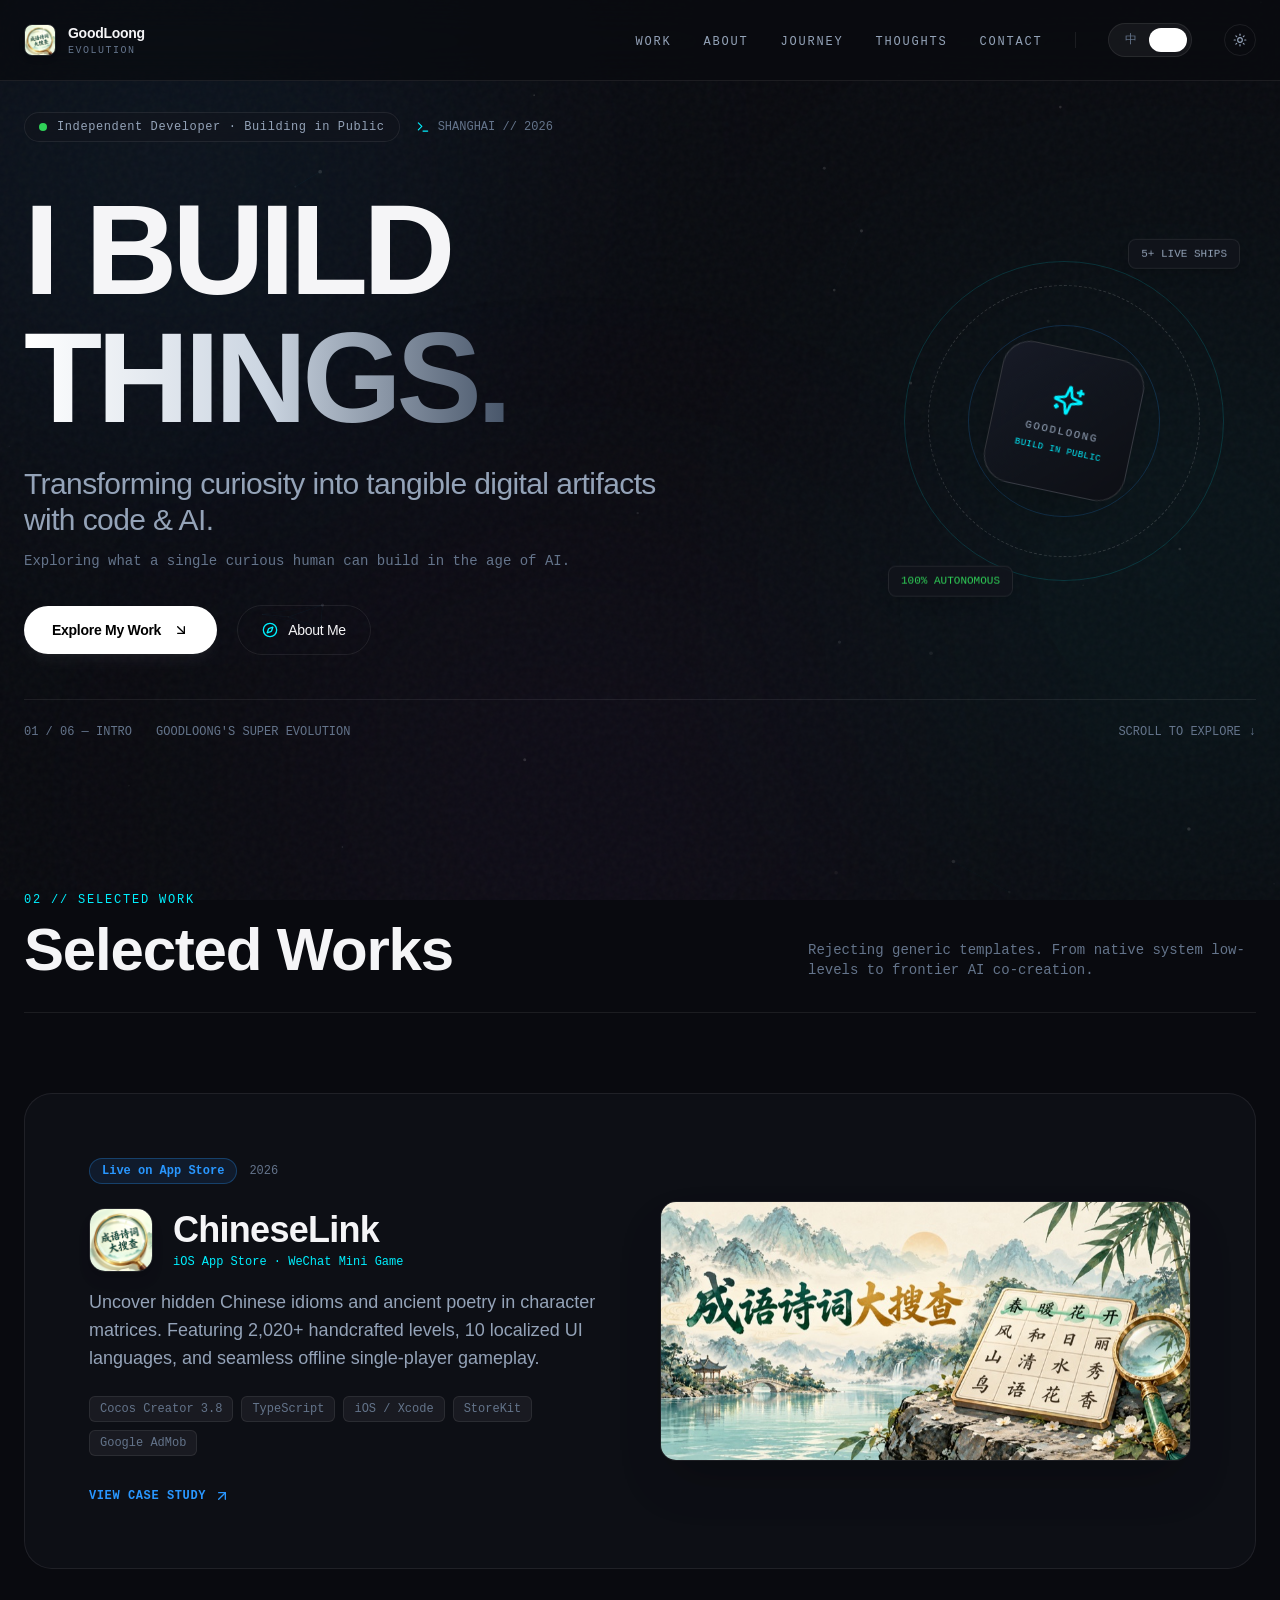
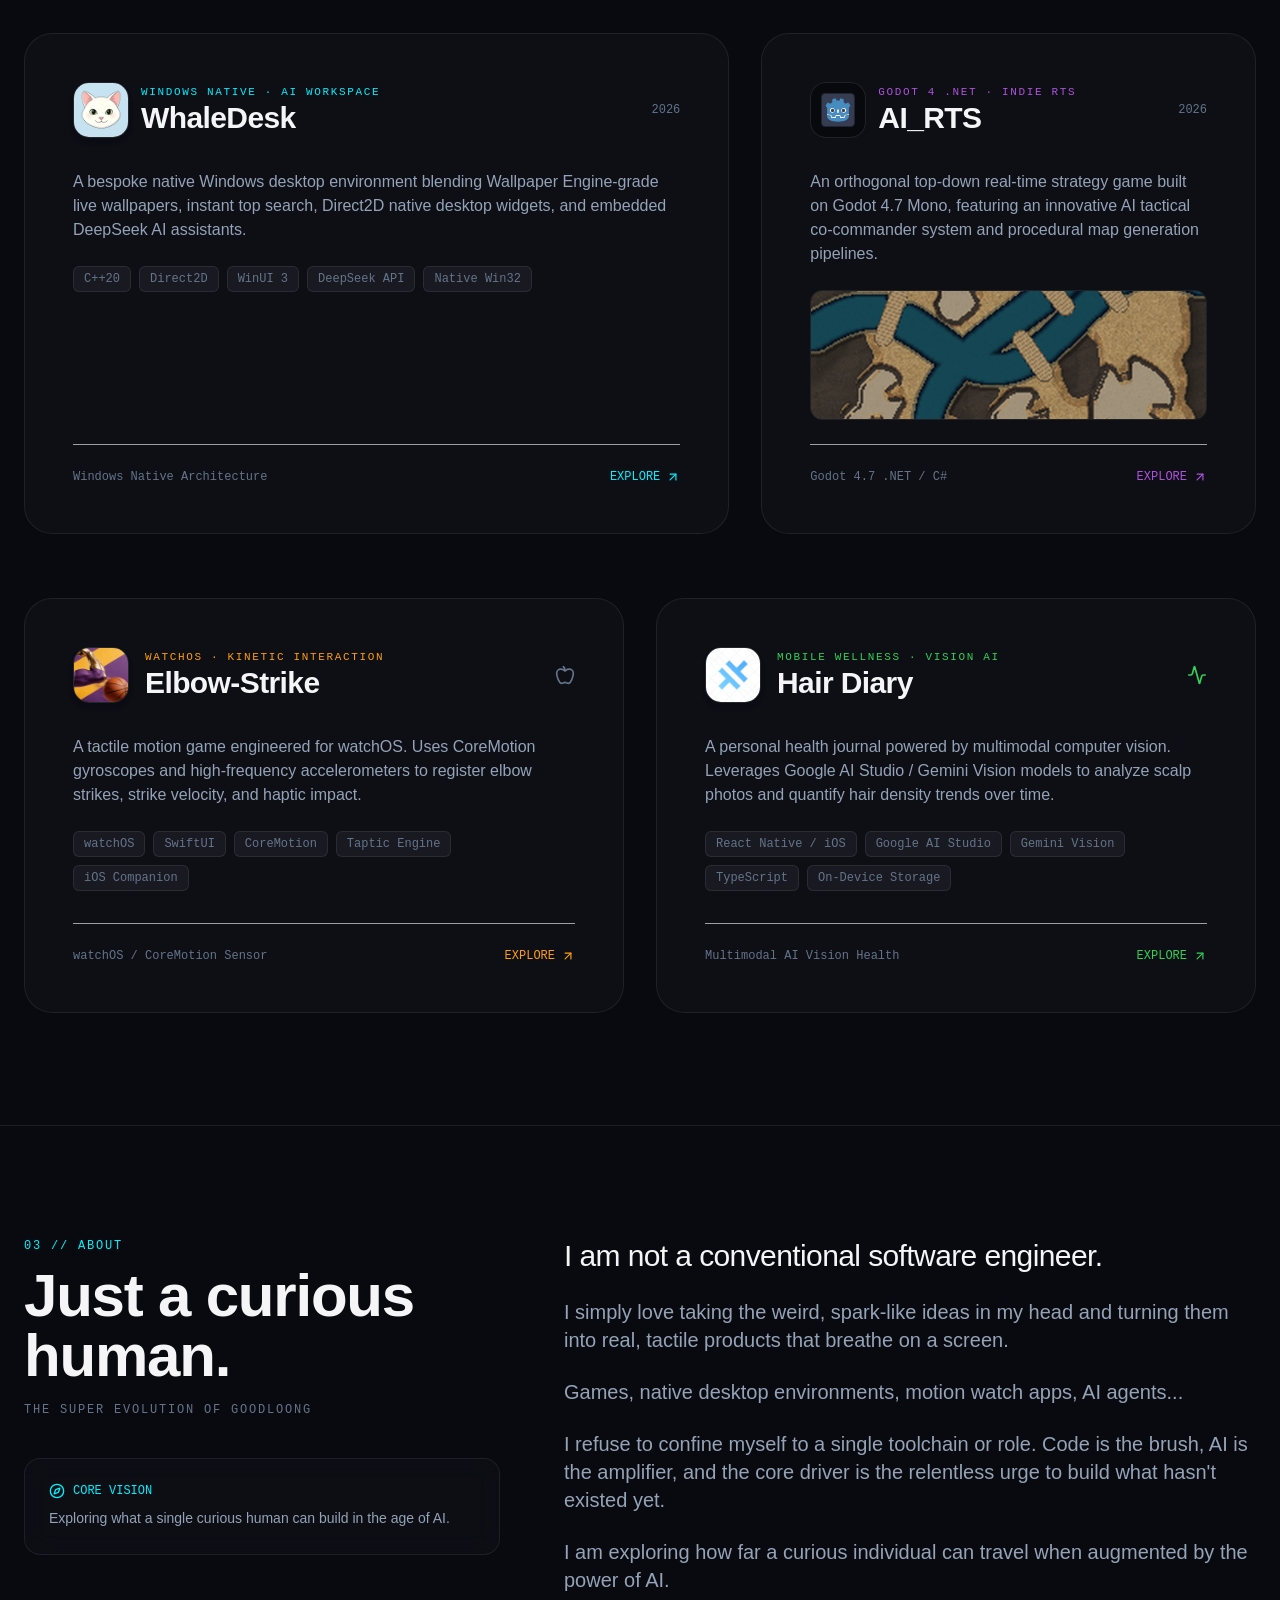
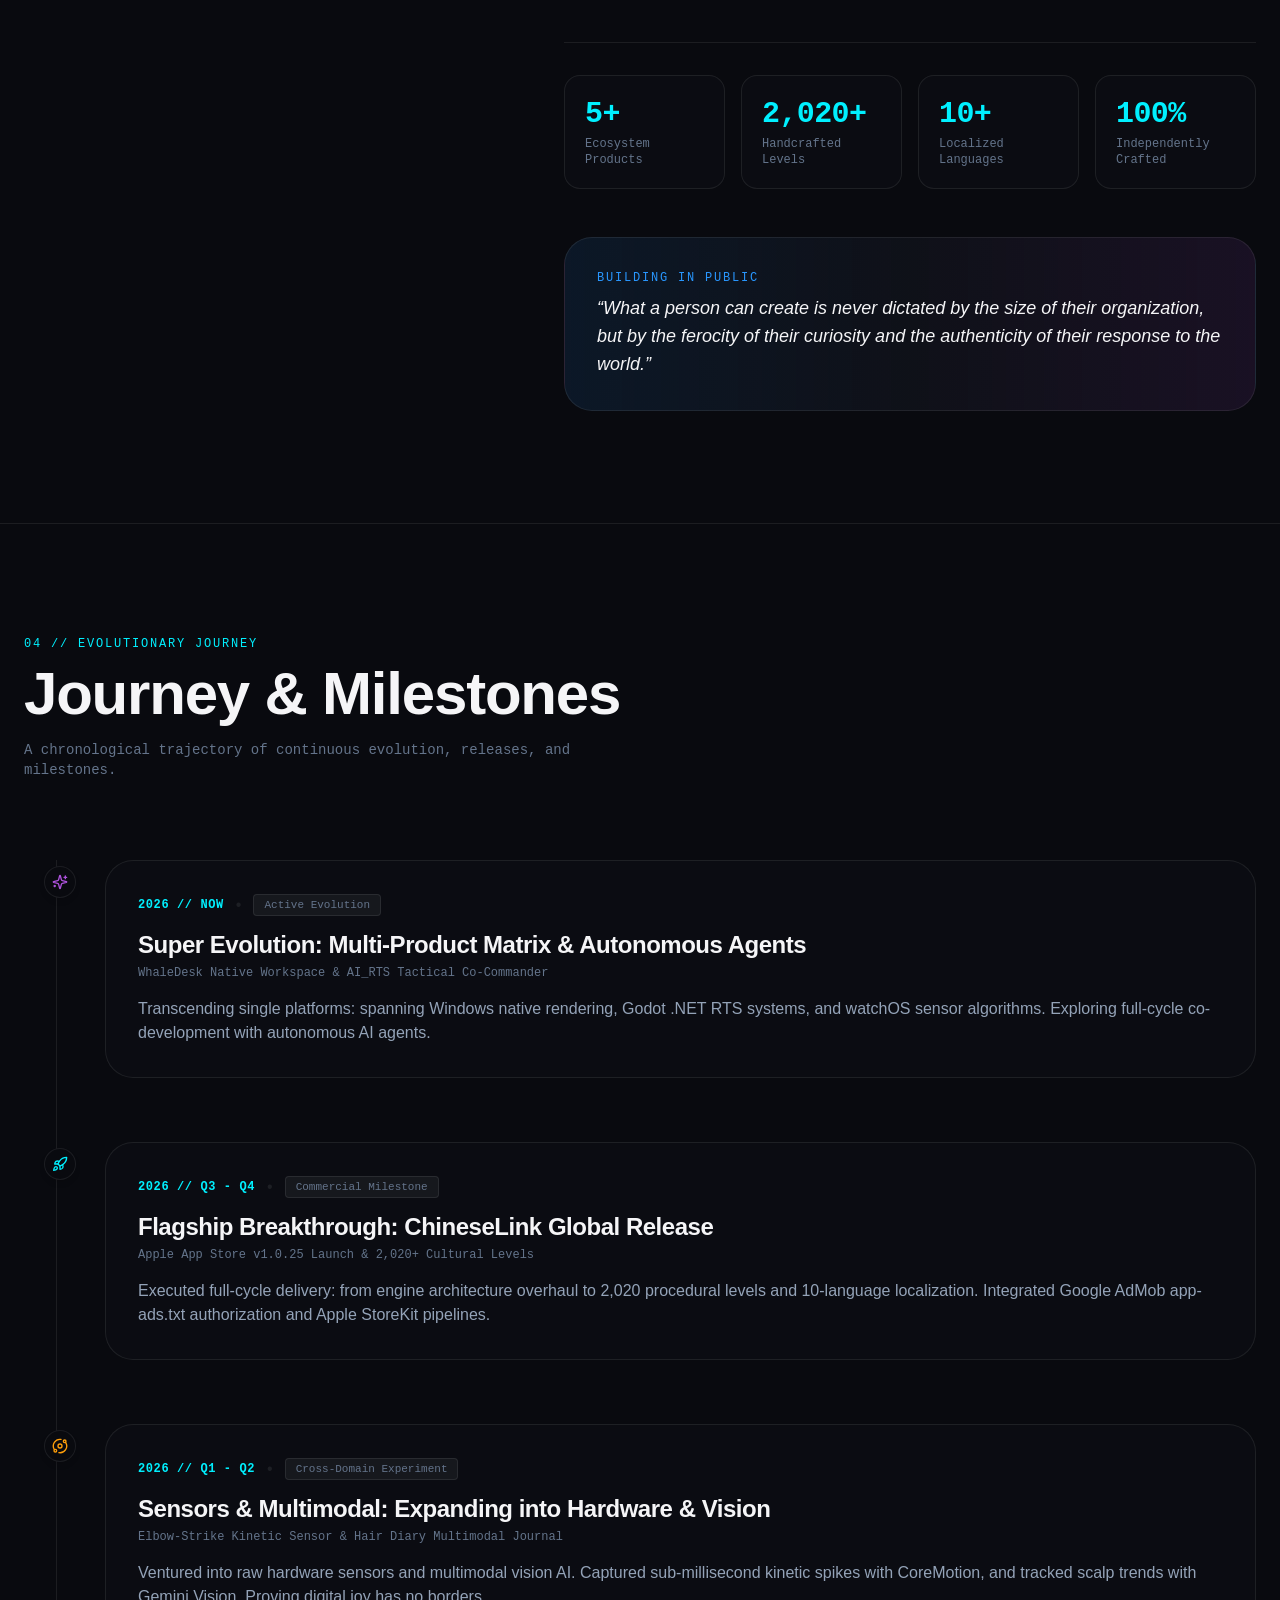
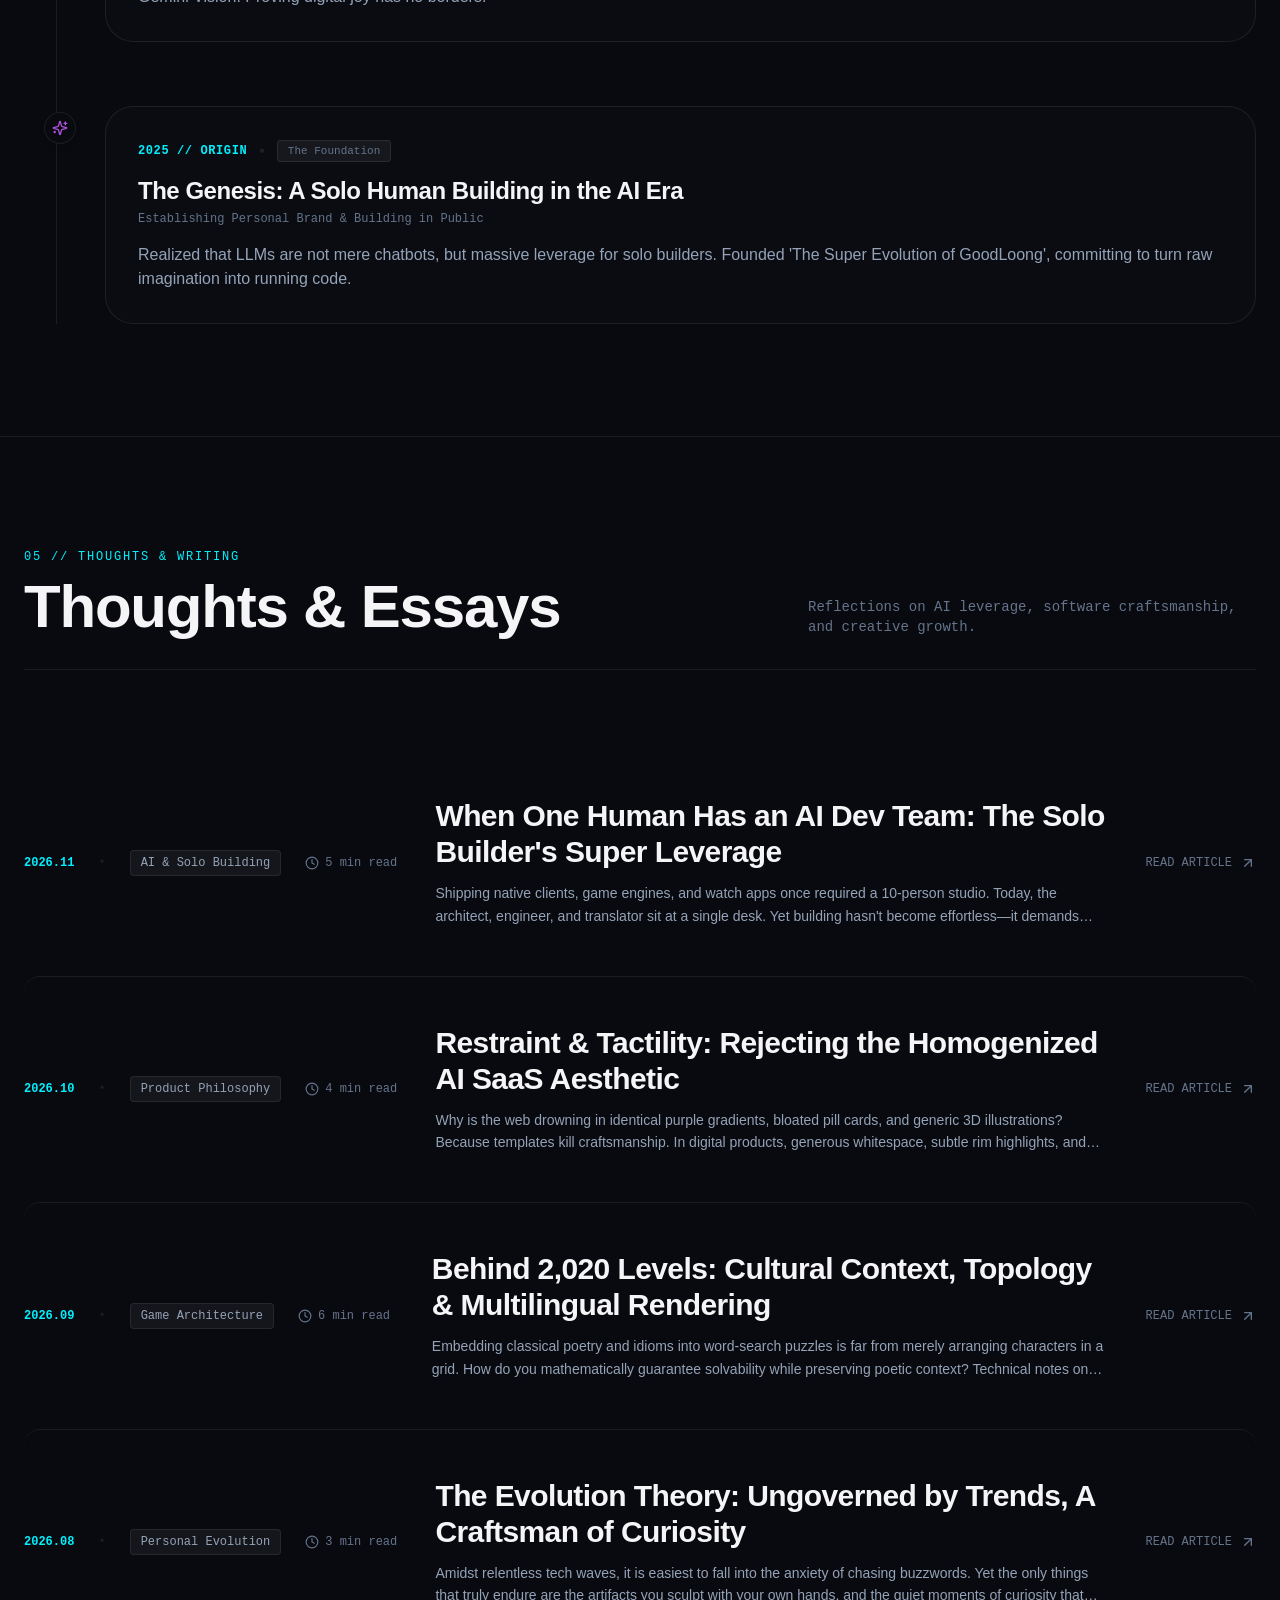
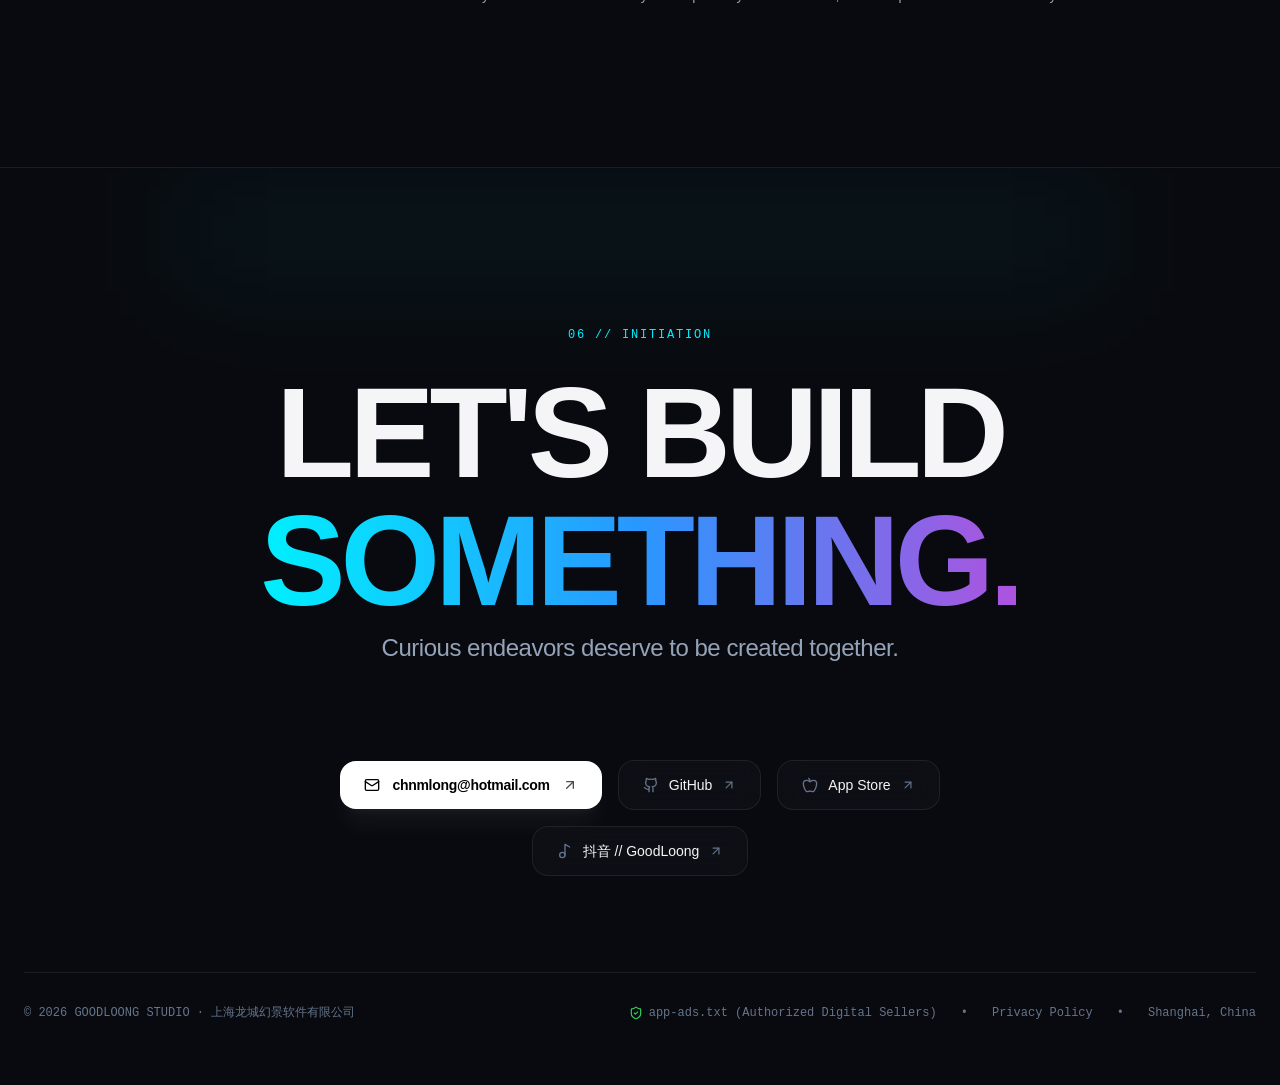
==== commit e7ef328e: "feat: launch Awwwards-caliber GoodLoong personal brand website with Next.js & Framer Motion" ====
--- a/index.html
+++ b/index.html
@@ -1 +1 @@
-<!DOCTYPE html><html lang="zh-CN" class="dark scroll-smooth"><head><meta charSet="utf-8"/><meta name="viewport" content="width=device-width, initial-scale=1"/><link rel="preload" as="image" href="/images/chineselink-icon.png"/><link rel="preload" as="image" href="/images/chineselink-banner.jpg"/><link rel="preload" as="image" href="/images/whaledesk-icon.png"/><link rel="preload" as="image" href="/images/airts-icon.svg"/><link rel="preload" as="image" href="/images/airts-preview.png"/><link rel="preload" as="image" href="/images/elbowstrike-icon.png"/><link rel="preload" as="image" href="/images/hairdiary-icon.png"/><link rel="stylesheet" href="/_next/static/css/39d8f5ccca71216f.css" data-precedence="next"/><link rel="preload" as="script" fetchPriority="low" href="/_next/static/chunks/webpack-8658fdbc42bfbbae.js"/><script src="/_next/static/chunks/fd9d1056-91aa9495991b9c80.js" async=""></script><script src="/_next/static/chunks/117-db2103dfdeca0efb.js" async=""></script><script src="/_next/static/chunks/main-app-16af84683da16f90.js" async=""></script><script src="/_next/static/chunks/366-4ab0dffbde142927.js" async=""></script><script src="/_next/static/chunks/649-71e1df2b8f020371.js" async=""></script><script src="/_next/static/chunks/app/page-b0fc5347ca2261cc.js" async=""></script><script src="/_next/static/chunks/app/layout-7a9b76e0c2e72d1f.js" async=""></script><title>古德龙 (GoodLoong) · 独立开发者 &amp; AI Builder</title><meta name="description" content="古德龙的超级进化：探索 AI 时代，一个普通人能够创造什么。独立游戏、原生客户端、AI Agent 创造者作品集与思考札记。"/><link rel="author" href="https://goodloongstudio.github.io"/><meta name="author" content="GoodLoong"/><meta name="keywords" content="古德龙,GoodLoong,独立开发,AI Builder,ChineseLink,成语诗词大搜查,WhaleDesk,AI_RTS,Elbow-Strike,Hair Diary"/><meta property="og:title" content="古德龙 (GoodLoong) · 独立开发者 &amp; AI Builder"/><meta property="og:description" content="探索 AI 时代，一个普通人能够创造什么。独立游戏与原生客户端作品集。"/><meta property="og:url" content="https://goodloongstudio.github.io/"/><meta property="og:site_name" content="GoodLoong Studio"/><meta property="og:locale" content="zh_CN"/><meta property="og:type" content="website"/><meta name="twitter:card" content="summary"/><meta name="twitter:title" content="古德龙 (GoodLoong) · 独立开发者 &amp; AI Builder"/><meta name="twitter:description" content="探索 AI 时代，一个普通人能够创造什么。独立游戏与原生客户端作品集。"/><link rel="icon" href="/images/chineselink-icon.png"/><script src="/_next/static/chunks/polyfills-42372ed130431b0a.js" noModule=""></script></head><body class="antialiased selection:bg-accent-cyan/30 selection:text-white"><div class="fixed inset-0 pointer-events-none z-0 overflow-hidden"><div class="absolute -top-32 -left-32 w-[600px] h-[600px] bg-accent-blue/10 dark:bg-accent-blue/[0.07] rounded-full blur-[140px] animate-pulse"></div><div class="absolute top-1/3 -right-40 w-[550px] h-[550px] bg-accent-cyan/10 dark:bg-accent-cyan/[0.06] rounded-full blur-[160px] animate-float"></div><div class="absolute -bottom-40 left-1/4 w-[500px] h-[500px] bg-accent-purple/10 dark:bg-accent-purple/[0.05] rounded-full blur-[150px]"></div><canvas class="absolute inset-0 block w-full h-full"></canvas><div class="absolute inset-0 opacity-[0.025] dark:opacity-[0.035] mix-blend-overlay pointer-events-none" style="background-image:url(&quot;data:image/svg+xml,%3Csvg viewBox=&#x27;0 0 200 200&#x27; xmlns=&#x27;http://www.w3.org/2000/svg&#x27;%3E%3Cfilter id=&#x27;noiseFilter&#x27;%3E%3CfeTurbulence type=&#x27;fractalNoise&#x27; baseFrequency=&#x27;0.8&#x27; numOctaves=&#x27;3&#x27; stitchTiles=&#x27;stitch&#x27;/%3E%3C/filter%3E%3Crect width=&#x27;100%25&#x27; height=&#x27;100%25&#x27; filter=&#x27;url(%23noiseFilter)&#x27;/%3E%3C/svg%3E&quot;)"></div></div><div class="relative min-h-screen"><nav class="fixed top-0 left-0 right-0 z-40 backdrop-blur-xl bg-background/80 dark:bg-background/70 border-b border-surface-lightBorder dark:border-surface-border transition-colors duration-300"><div class="max-w-7xl mx-auto px-6 h-20 flex items-center justify-between"><a href="#" class="flex items-center gap-3 group"><div class="w-8 h-8 rounded-lg overflow-hidden border border-surface-border dark:border-white/10 shadow-md group-hover:scale-105 transition-transform duration-300"><img src="/images/chineselink-icon.png" alt="GoodLoong" class="w-full h-full object-cover"/></div><div class="flex flex-col"><span class="text-sm font-bold tracking-tight text-text-lightPrimary dark:text-text-primary group-hover:text-accent-cyan transition-colors">古德龙</span><span class="text-[10px] font-mono tracking-widest text-text-muted uppercase">超级进化</span></div></a><div class="hidden md:flex items-center gap-8"><ul class="flex items-center gap-8 list-none"><li><a href="#work" class="text-xs uppercase tracking-widest text-text-lightSecondary dark:text-text-secondary hover:text-text-lightPrimary dark:hover:text-text-primary transition-colors font-mono">作品</a></li><li><a href="#about" class="text-xs uppercase tracking-widest text-text-lightSecondary dark:text-text-secondary hover:text-text-lightPrimary dark:hover:text-text-primary transition-colors font-mono">关于</a></li><li><a href="#journey" class="text-xs uppercase tracking-widest text-text-lightSecondary dark:text-text-secondary hover:text-text-lightPrimary dark:hover:text-text-primary transition-colors font-mono">旅程</a></li><li><a href="#thoughts" class="text-xs uppercase tracking-widest text-text-lightSecondary dark:text-text-secondary hover:text-text-lightPrimary dark:hover:text-text-primary transition-colors font-mono">思考</a></li><li><a href="#contact" class="text-xs uppercase tracking-widest text-text-lightSecondary dark:text-text-secondary hover:text-text-lightPrimary dark:hover:text-text-primary transition-colors font-mono">联系</a></li></ul><div class="h-4 w-[1px] bg-surface-border"></div><div class="flex items-center bg-black/5 dark:bg-white/5 border border-surface-lightBorder dark:border-surface-border rounded-full p-1"><button class="px-3 py-1 rounded-full text-xs font-mono font-medium transition-all bg-white dark:bg-surface-elevated text-black dark:text-white shadow-sm">中</button><button class="px-3 py-1 rounded-full text-xs font-mono font-medium transition-all text-text-muted hover:text-text-primary">EN</button></div><button aria-label="Toggle Theme" class="p-2 rounded-full border border-surface-lightBorder dark:border-surface-border text-text-lightSecondary dark:text-text-secondary hover:text-text-lightPrimary dark:hover:text-text-primary hover:border-accent-cyan/40 transition-colors"><svg xmlns="http://www.w3.org/2000/svg" width="24" height="24" viewBox="0 0 24 24" fill="none" stroke="currentColor" stroke-width="2" stroke-linecap="round" stroke-linejoin="round" class="lucide lucide-sun w-3.5 h-3.5"><circle cx="12" cy="12" r="4"></circle><path d="M12 2v2"></path><path d="M12 20v2"></path><path d="m4.93 4.93 1.41 1.41"></path><path d="m17.66 17.66 1.41 1.41"></path><path d="M2 12h2"></path><path d="M20 12h2"></path><path d="m6.34 17.66-1.41 1.41"></path><path d="m19.07 4.93-1.41 1.41"></path></svg></button></div><div class="flex items-center gap-3 md:hidden"><div class="flex items-center bg-black/5 dark:bg-white/5 border border-surface-border rounded-full p-0.5"><button class="px-2.5 py-1 text-xs font-mono">EN</button></div><button class="p-2 text-text-primary" aria-label="Open Menu"><svg xmlns="http://www.w3.org/2000/svg" width="24" height="24" viewBox="0 0 24 24" fill="none" stroke="currentColor" stroke-width="2" stroke-linecap="round" stroke-linejoin="round" class="lucide lucide-menu w-5 h-5"><line x1="4" x2="20" y1="12" y2="12"></line><line x1="4" x2="20" y1="6" y2="6"></line><line x1="4" x2="20" y1="18" y2="18"></line></svg></button></div></div></nav><main class="relative z-10"><section class="relative min-h-[90vh] flex flex-col justify-between pt-28 pb-10 px-6 max-w-7xl mx-auto"><div class="flex items-center gap-4 flex-wrap"><div class="inline-flex items-center gap-2.5 px-3.5 py-1.5 rounded-full border border-surface-lightBorder dark:border-surface-border bg-surface/50 backdrop-blur-md"><span class="w-2 h-2 rounded-full bg-accent-emerald animate-ping"></span><span class="text-xs font-mono tracking-wider text-text-secondary">独立开发 · 持续公开创作 (Building in Public)</span></div><div class="hidden sm:inline-flex items-center gap-2 text-xs font-mono text-text-muted"><svg xmlns="http://www.w3.org/2000/svg" width="24" height="24" viewBox="0 0 24 24" fill="none" stroke="currentColor" stroke-width="2" stroke-linecap="round" stroke-linejoin="round" class="lucide lucide-terminal w-3.5 h-3.5 text-accent-cyan"><polyline points="4 17 10 11 4 5"></polyline><line x1="12" x2="20" y1="19" y2="19"></line></svg><span>SHANGHAI // 2026</span></div></div><div class="my-auto py-8 grid grid-cols-1 lg:grid-cols-12 gap-10 items-center"><div class="lg:col-span-8"><div><h1 class="text-6xl sm:text-7xl md:text-8xl lg:text-9xl font-black tracking-tighter leading-[0.92] text-text-lightPrimary dark:text-text-primary select-none">I BUILD<br/><span class="relative inline-block text-transparent bg-clip-text bg-gradient-to-r from-white via-slate-200 to-slate-500 dark:from-white dark:via-slate-300 dark:to-slate-600">THINGS.</span></h1></div><p class="mt-6 text-xl sm:text-2xl md:text-3xl font-light text-text-lightSecondary dark:text-text-secondary max-w-2xl leading-relaxed tracking-tight">用代码、AI 和一点好奇心，创造有趣的东西。</p><p class="mt-3 text-sm font-mono text-text-muted max-w-xl leading-relaxed">探索 AI 时代，一个普通人能够创造什么。</p><div class="mt-8 flex items-center gap-5 flex-wrap"><a href="#work" class="group relative inline-flex items-center gap-3 px-7 py-3.5 rounded-full bg-text-lightPrimary text-background dark:bg-white dark:text-black font-semibold text-sm tracking-tight transition-transform duration-300 hover:scale-105 active:scale-95 shadow-lg shadow-white/5"><span>探索我的作品</span><svg xmlns="http://www.w3.org/2000/svg" width="24" height="24" viewBox="0 0 24 24" fill="none" stroke="currentColor" stroke-width="2" stroke-linecap="round" stroke-linejoin="round" class="lucide lucide-arrow-down-right w-4 h-4 group-hover:translate-x-0.5 group-hover:translate-y-0.5 transition-transform"><path d="m7 7 10 10"></path><path d="M17 7v10H7"></path></svg></a><a href="#about" class="inline-flex items-center gap-2.5 px-6 py-3.5 rounded-full border border-surface-lightBorder dark:border-surface-border text-text-lightPrimary dark:text-text-primary text-sm font-medium tracking-tight hover:border-accent-cyan/50 hover:bg-surface/40 transition-all duration-300"><svg xmlns="http://www.w3.org/2000/svg" width="24" height="24" viewBox="0 0 24 24" fill="none" stroke="currentColor" stroke-width="2" stroke-linecap="round" stroke-linejoin="round" class="lucide lucide-compass w-4 h-4 text-accent-cyan"><path d="m16.24 7.76-1.804 5.411a2 2 0 0 1-1.265 1.265L7.76 16.24l1.804-5.411a2 2 0 0 1 1.265-1.265z"></path><circle cx="12" cy="12" r="10"></circle></svg><span>关于我</span></a></div></div><div class="lg:col-span-4 relative flex items-center justify-center"><div class="relative w-72 h-72 sm:w-80 sm:h-80 flex items-center justify-center"><div class="absolute inset-0 rounded-full border border-accent-cyan/20 dark:border-accent-cyan/15 animate-[spin_32s_linear_infinite]"></div><div class="absolute inset-6 rounded-full border border-dashed border-white/10 dark:border-white/15 animate-[spin_24s_linear_infinite_reverse]"></div><div class="absolute inset-16 rounded-full border border-accent-blue/30 dark:border-accent-blue/20 animate-[spin_40s_linear_infinite]"></div><div class="relative w-36 h-36 rounded-3xl bg-gradient-to-br from-surface-hover via-surface to-background-secondary border border-white/20 dark:border-white/15 backdrop-blur-2xl shadow-2xl flex flex-col items-center justify-center text-center p-4 transform rotate-12 hover:rotate-0 transition-transform duration-700 group"><svg xmlns="http://www.w3.org/2000/svg" width="24" height="24" viewBox="0 0 24 24" fill="none" stroke="currentColor" stroke-width="2" stroke-linecap="round" stroke-linejoin="round" class="lucide lucide-sparkles w-8 h-8 text-accent-cyan mb-2 group-hover:scale-110 transition-transform"><path d="M9.937 15.5A2 2 0 0 0 8.5 14.063l-6.135-1.582a.5.5 0 0 1 0-.962L8.5 9.936A2 2 0 0 0 9.937 8.5l1.582-6.135a.5.5 0 0 1 .963 0L14.063 8.5A2 2 0 0 0 15.5 9.937l6.135 1.581a.5.5 0 0 1 0 .964L15.5 14.063a2 2 0 0 0-1.437 1.437l-1.582 6.135a.5.5 0 0 1-.963 0z"></path><path d="M20 3v4"></path><path d="M22 5h-4"></path><path d="M4 17v2"></path><path d="M5 18H3"></path></svg><span class="text-[11px] font-mono tracking-widest text-text-secondary uppercase">GOODLOONG</span><span class="text-[9px] font-mono tracking-wider text-accent-cyan mt-1">BUILD IN PUBLIC</span></div><div class="absolute -top-4 -right-4 px-3 py-1.5 rounded-lg border border-surface-border bg-background-elevated/80 backdrop-blur-md text-[11px] font-mono text-text-secondary shadow-lg">5+ LIVE SHIPS</div><div class="absolute -bottom-2 -left-4 px-3 py-1.5 rounded-lg border border-surface-border bg-background-elevated/80 backdrop-blur-md text-[11px] font-mono text-accent-emerald shadow-lg">100% AUTONOMOUS</div></div></div></div><div class="flex items-center justify-between border-t border-surface-lightBorder dark:border-surface-border pt-6 text-xs font-mono text-text-muted"><div class="flex items-center gap-6"><span>01 / 06 — INTRO</span><span class="hidden sm:inline">GOODLOONG&#x27;S SUPER EVOLUTION</span></div><div class="flex items-center gap-2"><span>SCROLL TO EXPLORE</span><span class="inline-block animate-bounce">↓</span></div></div></section><section id="work" class="py-28 px-6 max-w-7xl mx-auto relative z-10"><div class="flex flex-col md:flex-row md:items-end justify-between mb-20 pb-8 border-b border-surface-lightBorder dark:border-surface-border"><div><span class="text-xs font-mono tracking-widest text-accent-cyan uppercase block mb-3">02 // SELECTED WORK</span><h2 class="text-4xl sm:text-5xl md:text-6xl font-black tracking-tight text-text-lightPrimary dark:text-text-primary">精选作品</h2></div><p class="mt-4 md:mt-0 text-sm font-mono text-text-muted max-w-md">拒绝同质化模版。从原生系统底层到前沿 AI 协同，每一个项目都是一次独特的数字建造。</p></div><div class="space-y-16"><article data-cursor="view" data-cursor-text="EXPLORE" class="group relative rounded-3xl bg-surface/60 hover:bg-surface-hover/80 dark:bg-surface/50 dark:hover:bg-surface-hover/90 border border-surface-lightBorder dark:border-surface-border hover:border-accent-blue/40 transition-all duration-500 overflow-hidden cursor-pointer p-8 sm:p-12 md:p-16 hover:-translate-y-1 hover:shadow-2xl"><div class="grid grid-cols-1 lg:grid-cols-12 gap-10 items-center"><div class="lg:col-span-6 flex flex-col justify-between"><div><div class="flex items-center gap-3 mb-6"><span class="px-3 py-1 rounded-full text-xs font-mono font-semibold bg-accent-blue/10 border border-accent-blue/30 text-accent-blue">官方上架 · 旗舰</span><span class="text-xs font-mono text-text-muted">2026</span></div><div class="flex items-center gap-5 mb-4"><img src="/images/chineselink-icon.png" alt="ChineseLink" class="w-16 h-16 rounded-2xl border border-white/10 shadow-lg object-cover group-hover:scale-105 transition-transform duration-500"/><div><h3 class="text-3xl sm:text-4xl font-extrabold tracking-tight text-text-lightPrimary dark:text-text-primary group-hover:text-accent-blue transition-colors">ChineseLink</h3><p class="text-xs font-mono text-accent-cyan mt-1">iOS App Store · WeChat Mini Game</p></div></div><p class="text-text-lightSecondary dark:text-text-secondary text-base sm:text-lg font-light leading-relaxed mt-4">在方寸字阵中，寻味成语与千古诗词。横竖斜向滑动连词，拥有 2,020+ 精编主线关卡、10 种全球语言本地化与单机离线畅玩体验。</p><div class="flex flex-wrap gap-2 mt-6"><span class="px-2.5 py-1 rounded-md text-xs font-mono bg-black/5 dark:bg-white/5 border border-surface-border text-text-muted">Cocos Creator 3.8</span><span class="px-2.5 py-1 rounded-md text-xs font-mono bg-black/5 dark:bg-white/5 border border-surface-border text-text-muted">TypeScript</span><span class="px-2.5 py-1 rounded-md text-xs font-mono bg-black/5 dark:bg-white/5 border border-surface-border text-text-muted">iOS / Xcode</span><span class="px-2.5 py-1 rounded-md text-xs font-mono bg-black/5 dark:bg-white/5 border border-surface-border text-text-muted">StoreKit</span><span class="px-2.5 py-1 rounded-md text-xs font-mono bg-black/5 dark:bg-white/5 border border-surface-border text-text-muted">Google AdMob</span></div></div><div class="mt-8 flex items-center gap-4"><span class="inline-flex items-center gap-2 text-xs font-mono font-semibold tracking-wider text-accent-blue group-hover:translate-x-1 transition-transform"><span>查看详情与架构</span><svg xmlns="http://www.w3.org/2000/svg" width="24" height="24" viewBox="0 0 24 24" fill="none" stroke="currentColor" stroke-width="2" stroke-linecap="round" stroke-linejoin="round" class="lucide lucide-arrow-up-right w-4 h-4"><path d="M7 7h10v10"></path><path d="M7 17 17 7"></path></svg></span></div></div><div class="lg:col-span-6 relative"><div class="rounded-2xl overflow-hidden border border-surface-border shadow-2xl bg-black/20 group-hover:scale-[1.02] transition-transform duration-700"><img src="/images/chineselink-banner.jpg" alt="ChineseLink" class="w-full h-auto object-cover"/></div></div></div></article><div class="grid grid-cols-1 lg:grid-cols-12 gap-8"><article data-cursor="view" data-cursor-text="CASE" class="lg:col-span-7 group rounded-3xl bg-surface/60 hover:bg-surface-hover/80 dark:bg-surface/50 dark:hover:bg-surface-hover/90 border border-surface-lightBorder dark:border-surface-border hover:border-accent-cyan/40 transition-all duration-500 overflow-hidden cursor-pointer p-8 sm:p-12 flex flex-col justify-between hover:-translate-y-1 hover:shadow-2xl"><div><div class="flex items-center justify-between mb-8"><div class="flex items-center gap-3"><img src="/images/whaledesk-icon.png" alt="WhaleDesk" class="w-14 h-14 rounded-2xl border border-white/10 shadow-md object-cover"/><div><span class="text-[11px] font-mono tracking-widest text-accent-cyan uppercase block">Windows 原生桌面 · AI Agent</span><h3 class="text-2xl sm:text-3xl font-extrabold tracking-tight text-text-lightPrimary dark:text-text-primary group-hover:text-accent-cyan transition-colors">WhaleDesk</h3></div></div><span class="text-xs font-mono text-text-muted">2026</span></div><p class="text-text-lightSecondary dark:text-text-secondary text-sm sm:text-base font-light leading-relaxed mb-6">专为 Windows 深度定制的原生 AI 智能桌面系统。集成 Wallpaper Engine 级原生动态壁纸引擎、全局极速搜索、Direct2D 桌面小组件与 DeepSeek / Pi 智能工作台。</p><div class="flex flex-wrap gap-2 mb-8"><span class="px-2.5 py-1 rounded-md text-xs font-mono bg-black/5 dark:bg-white/5 border border-surface-border text-text-muted">C++20</span><span class="px-2.5 py-1 rounded-md text-xs font-mono bg-black/5 dark:bg-white/5 border border-surface-border text-text-muted">Direct2D</span><span class="px-2.5 py-1 rounded-md text-xs font-mono bg-black/5 dark:bg-white/5 border border-surface-border text-text-muted">WinUI 3</span><span class="px-2.5 py-1 rounded-md text-xs font-mono bg-black/5 dark:bg-white/5 border border-surface-border text-text-muted">DeepSeek API</span><span class="px-2.5 py-1 rounded-md text-xs font-mono bg-black/5 dark:bg-white/5 border border-surface-border text-text-muted">Native Win32</span></div></div><div class="pt-6 border-t border-surface-border/60 flex items-center justify-between"><span class="text-xs font-mono text-text-muted">Windows 原生 / Direct2D</span><span class="inline-flex items-center gap-1.5 text-xs font-mono text-accent-cyan group-hover:translate-x-1 transition-transform"><span>探索</span><svg xmlns="http://www.w3.org/2000/svg" width="24" height="24" viewBox="0 0 24 24" fill="none" stroke="currentColor" stroke-width="2" stroke-linecap="round" stroke-linejoin="round" class="lucide lucide-arrow-up-right w-3.5 h-3.5"><path d="M7 7h10v10"></path><path d="M7 17 17 7"></path></svg></span></div></article><article data-cursor="view" data-cursor-text="TACTICS" class="lg:col-span-5 group rounded-3xl bg-surface/60 hover:bg-surface-hover/80 dark:bg-surface/50 dark:hover:bg-surface-hover/90 border border-surface-lightBorder dark:border-surface-border hover:border-accent-purple/40 transition-all duration-500 overflow-hidden cursor-pointer p-8 sm:p-12 flex flex-col justify-between hover:-translate-y-1 hover:shadow-2xl"><div><div class="flex items-center justify-between mb-8"><div class="flex items-center gap-3"><div class="w-14 h-14 rounded-2xl bg-black/40 border border-white/10 p-2.5 flex items-center justify-center"><img src="/images/airts-icon.svg" alt="AI_RTS" class="w-full h-full object-contain"/></div><div><span class="text-[11px] font-mono tracking-widest text-accent-purple uppercase block">Godot 4 .NET · 独立游戏</span><h3 class="text-2xl sm:text-3xl font-extrabold tracking-tight text-text-lightPrimary dark:text-text-primary group-hover:text-accent-purple transition-colors">AI_RTS</h3></div></div><span class="text-xs font-mono text-text-muted">2026</span></div><p class="text-text-lightSecondary dark:text-text-secondary text-sm sm:text-base font-light leading-relaxed mb-6">基于 Godot 4.7 Mono 正交俯视架构的即时战略游戏。创新引入 LLM / 强化学习战术 AI 副官系统与自动化地图程序生成管线。</p><div class="rounded-xl overflow-hidden border border-surface-border mb-6"><img src="/images/airts-preview.png" alt="AI_RTS map preview" class="w-full h-32 object-cover group-hover:scale-105 transition-transform duration-500"/></div></div><div class="pt-6 border-t border-surface-border/60 flex items-center justify-between"><span class="text-xs font-mono text-text-muted">Godot 4.7 Mono / C#</span><span class="inline-flex items-center gap-1.5 text-xs font-mono text-accent-purple group-hover:translate-x-1 transition-transform"><span>探索</span><svg xmlns="http://www.w3.org/2000/svg" width="24" height="24" viewBox="0 0 24 24" fill="none" stroke="currentColor" stroke-width="2" stroke-linecap="round" stroke-linejoin="round" class="lucide lucide-arrow-up-right w-3.5 h-3.5"><path d="M7 7h10v10"></path><path d="M7 17 17 7"></path></svg></span></div></article></div><div class="grid grid-cols-1 lg:grid-cols-12 gap-8"><article data-cursor="view" data-cursor-text="WATCH" class="lg:col-span-6 group rounded-3xl bg-surface/60 hover:bg-surface-hover/80 dark:bg-surface/50 dark:hover:bg-surface-hover/90 border border-surface-lightBorder dark:border-surface-border hover:border-accent-amber/40 transition-all duration-500 overflow-hidden cursor-pointer p-8 sm:p-12 flex flex-col justify-between hover:-translate-y-1 hover:shadow-2xl"><div><div class="flex items-center justify-between mb-8"><div class="flex items-center gap-4"><img src="/images/elbowstrike-icon.png" alt="Elbow-Strike" class="w-14 h-14 rounded-2xl border border-white/10 shadow-md object-cover"/><div><span class="text-[11px] font-mono tracking-widest text-accent-amber uppercase block">watchOS · 体感交互</span><h3 class="text-2xl sm:text-3xl font-extrabold tracking-tight text-text-lightPrimary dark:text-text-primary group-hover:text-accent-amber transition-colors">Elbow-Strike</h3></div></div><svg xmlns="http://www.w3.org/2000/svg" width="24" height="24" viewBox="0 0 24 24" fill="none" stroke="currentColor" stroke-width="2" stroke-linecap="round" stroke-linejoin="round" class="lucide lucide-apple w-5 h-5 text-text-muted"><path d="M12 20.94c1.5 0 2.75 1.06 4 1.06 3 0 6-8 6-12.22A4.91 4.91 0 0 0 17 5c-2.22 0-4 1.44-5 2-1-.56-2.78-2-5-2a4.9 4.9 0 0 0-5 4.78C2 14 5 22 8 22c1.25 0 2.5-1.06 4-1.06Z"></path><path d="M10 2c1 .5 2 2 2 5"></path></svg></div><p class="text-text-lightSecondary dark:text-text-secondary text-sm sm:text-base font-light leading-relaxed mb-6">基于 watchOS 与 CoreMotion 传感器深度研发的腕上趣味体感应用。利用陀螺仪与加速度计实时检测肘击速度与打击力度，伴随震撼触觉反馈与动效。</p><div class="flex flex-wrap gap-2 mb-8"><span class="px-2.5 py-1 rounded-md text-xs font-mono bg-black/5 dark:bg-white/5 border border-surface-border text-text-muted">watchOS</span><span class="px-2.5 py-1 rounded-md text-xs font-mono bg-black/5 dark:bg-white/5 border border-surface-border text-text-muted">SwiftUI</span><span class="px-2.5 py-1 rounded-md text-xs font-mono bg-black/5 dark:bg-white/5 border border-surface-border text-text-muted">CoreMotion</span><span class="px-2.5 py-1 rounded-md text-xs font-mono bg-black/5 dark:bg-white/5 border border-surface-border text-text-muted">Taptic Engine</span><span class="px-2.5 py-1 rounded-md text-xs font-mono bg-black/5 dark:bg-white/5 border border-surface-border text-text-muted">iOS Companion</span></div></div><div class="pt-6 border-t border-surface-border/60 flex items-center justify-between"><span class="text-xs font-mono text-text-muted">watchOS / CoreMotion</span><span class="inline-flex items-center gap-1.5 text-xs font-mono text-accent-amber group-hover:translate-x-1 transition-transform"><span>探索</span><svg xmlns="http://www.w3.org/2000/svg" width="24" height="24" viewBox="0 0 24 24" fill="none" stroke="currentColor" stroke-width="2" stroke-linecap="round" stroke-linejoin="round" class="lucide lucide-arrow-up-right w-3.5 h-3.5"><path d="M7 7h10v10"></path><path d="M7 17 17 7"></path></svg></span></div></article><article data-cursor="view" data-cursor-text="VISION" class="lg:col-span-6 group rounded-3xl bg-surface/60 hover:bg-surface-hover/80 dark:bg-surface/50 dark:hover:bg-surface-hover/90 border border-surface-lightBorder dark:border-surface-border hover:border-accent-emerald/40 transition-all duration-500 overflow-hidden cursor-pointer p-8 sm:p-12 flex flex-col justify-between hover:-translate-y-1 hover:shadow-2xl"><div><div class="flex items-center justify-between mb-8"><div class="flex items-center gap-4"><img src="/images/hairdiary-icon.png" alt="Hair Diary" class="w-14 h-14 rounded-2xl border border-white/10 shadow-md object-cover"/><div><span class="text-[11px] font-mono tracking-widest text-accent-emerald uppercase block">移动健康 · 多模态 AI</span><h3 class="text-2xl sm:text-3xl font-extrabold tracking-tight text-text-lightPrimary dark:text-text-primary group-hover:text-accent-emerald transition-colors">Hair Diary</h3></div></div><svg xmlns="http://www.w3.org/2000/svg" width="24" height="24" viewBox="0 0 24 24" fill="none" stroke="currentColor" stroke-width="2" stroke-linecap="round" stroke-linejoin="round" class="lucide lucide-activity w-5 h-5 text-accent-emerald"><path d="M22 12h-2.48a2 2 0 0 0-1.93 1.46l-2.35 8.36a.25.25 0 0 1-.48 0L9.24 2.18a.25.25 0 0 0-.48 0l-2.35 8.36A2 2 0 0 1 4.49 12H2"></path></svg></div><p class="text-text-lightSecondary dark:text-text-secondary text-sm sm:text-base font-light leading-relaxed mb-6">结合多模态计算机视觉的个人健康记录工具。借助 Google AI Studio / Gemini Vision 算法分析头皮与发质微观照片，量化发质密度与头皮状态变化趋势。</p><div class="flex flex-wrap gap-2 mb-8"><span class="px-2.5 py-1 rounded-md text-xs font-mono bg-black/5 dark:bg-white/5 border border-surface-border text-text-muted">React Native / iOS</span><span class="px-2.5 py-1 rounded-md text-xs font-mono bg-black/5 dark:bg-white/5 border border-surface-border text-text-muted">Google AI Studio</span><span class="px-2.5 py-1 rounded-md text-xs font-mono bg-black/5 dark:bg-white/5 border border-surface-border text-text-muted">Gemini Vision</span><span class="px-2.5 py-1 rounded-md text-xs font-mono bg-black/5 dark:bg-white/5 border border-surface-border text-text-muted">TypeScript</span><span class="px-2.5 py-1 rounded-md text-xs font-mono bg-black/5 dark:bg-white/5 border border-surface-border text-text-muted">On-Device Storage</span></div></div><div class="pt-6 border-t border-surface-border/60 flex items-center justify-between"><span class="text-xs font-mono text-text-muted">多模态 AI 视觉分析</span><span class="inline-flex items-center gap-1.5 text-xs font-mono text-accent-emerald group-hover:translate-x-1 transition-transform"><span>探索</span><svg xmlns="http://www.w3.org/2000/svg" width="24" height="24" viewBox="0 0 24 24" fill="none" stroke="currentColor" stroke-width="2" stroke-linecap="round" stroke-linejoin="round" class="lucide lucide-arrow-up-right w-3.5 h-3.5"><path d="M7 7h10v10"></path><path d="M7 17 17 7"></path></svg></span></div></article></div></div></section><section id="about" class="py-28 px-6 max-w-7xl mx-auto relative z-10 border-t border-surface-lightBorder dark:border-surface-border"><div class="grid grid-cols-1 lg:grid-cols-12 gap-16 items-start"><div class="lg:col-span-5 lg:sticky lg:top-32"><span class="text-xs font-mono tracking-widest text-accent-cyan uppercase block mb-3">03 // ABOUT</span><h2 class="text-4xl sm:text-5xl md:text-6xl font-black tracking-tight text-text-lightPrimary dark:text-text-primary leading-[1.05]">Just a curious human.</h2><p class="mt-4 text-xs font-mono tracking-widest text-text-muted uppercase">古德龙的超级进化 · 个人宣言</p><div class="mt-10 p-6 rounded-2xl bg-surface/40 border border-surface-border backdrop-blur-md"><div class="flex items-center gap-2 text-accent-cyan text-xs font-mono mb-2"><svg xmlns="http://www.w3.org/2000/svg" width="24" height="24" viewBox="0 0 24 24" fill="none" stroke="currentColor" stroke-width="2" stroke-linecap="round" stroke-linejoin="round" class="lucide lucide-compass w-4 h-4"><path d="m16.24 7.76-1.804 5.411a2 2 0 0 1-1.265 1.265L7.76 16.24l1.804-5.411a2 2 0 0 1 1.265-1.265z"></path><circle cx="12" cy="12" r="10"></circle></svg><span>CORE VISION</span></div><p class="text-sm text-text-secondary leading-relaxed font-light">探索 AI 时代，一个普通人能够创造什么。</p></div></div><div class="lg:col-span-7 space-y-12"><div class="space-y-6 text-lg sm:text-xl font-light text-text-lightSecondary dark:text-text-secondary leading-relaxed"><p class="text-2xl sm:text-3xl font-normal text-text-lightPrimary dark:text-text-primary tracking-tight">我不是传统意义上的程序员。</p><p class="">我喜欢把脑海里那些奇怪的想法，变成真正可以运行的产品。</p><p class="">游戏、桌面工具、体感应用、AI Agent……</p><p class="">我不把自己局限在某一种单一技术栈或角色标签里。代码是画笔，AI 是放大器，最重要的是那股想把未见之物带到现实里的执念。</p><p class="">我正在探索，一个普通人借助 AI，究竟能够走多远。</p></div><div class="grid grid-cols-2 sm:grid-cols-4 gap-4 pt-8 border-t border-surface-lightBorder dark:border-surface-border"><div class="p-5 rounded-2xl bg-surface/30 border border-surface-border"><span class="text-2xl sm:text-3xl font-black tracking-tight text-accent-cyan block font-mono">5+</span><span class="text-xs font-mono text-text-muted mt-1 block">核心产品生态</span></div><div class="p-5 rounded-2xl bg-surface/30 border border-surface-border"><span class="text-2xl sm:text-3xl font-black tracking-tight text-accent-cyan block font-mono">2,020+</span><span class="text-xs font-mono text-text-muted mt-1 block">主线游戏关卡</span></div><div class="p-5 rounded-2xl bg-surface/30 border border-surface-border"><span class="text-2xl sm:text-3xl font-black tracking-tight text-accent-cyan block font-mono">10+</span><span class="text-xs font-mono text-text-muted mt-1 block">国际化语言适配</span></div><div class="p-5 rounded-2xl bg-surface/30 border border-surface-border"><span class="text-2xl sm:text-3xl font-black tracking-tight text-accent-cyan block font-mono">100%</span><span class="text-xs font-mono text-text-muted mt-1 block">独立设计与构建</span></div></div><div class="p-8 rounded-3xl bg-gradient-to-r from-accent-blue/10 via-surface to-accent-purple/10 border border-surface-border"><span class="text-xs font-mono tracking-widest text-accent-blue uppercase block mb-2">BUILDING IN PUBLIC</span><p class="text-base sm:text-lg text-text-primary font-medium italic">“一个人能创造什么，不取决于他所处的组织规模，而取决于他的好奇心有多强烈，以及他对世界的回应有多真诚。”</p></div></div></div></section><section id="journey" class="py-28 px-6 max-w-7xl mx-auto relative z-10 border-t border-surface-lightBorder dark:border-surface-border"><div class="mb-20"><span class="text-xs font-mono tracking-widest text-accent-cyan uppercase block mb-3">04 // EVOLUTIONARY JOURNEY</span><h2 class="text-4xl sm:text-5xl md:text-6xl font-black tracking-tight text-text-lightPrimary dark:text-text-primary">创作旅程</h2><p class="mt-4 text-sm font-mono text-text-muted max-w-xl">一条持续进化的数字轨迹。记录独立开发中的每一个产品发布、技术突围与关键里程碑。</p></div><div class="relative border-l border-surface-lightBorder dark:border-surface-border ml-4 sm:ml-8 pl-8 sm:pl-12 space-y-16"><div class="relative group"><div class="absolute -left-[45px] sm:-left-[61px] top-1.5 flex items-center justify-center w-8 h-8 rounded-full bg-background border border-surface-border group-hover:border-accent-cyan group-hover:scale-110 transition-all duration-300 shadow-md"><svg xmlns="http://www.w3.org/2000/svg" width="24" height="24" viewBox="0 0 24 24" fill="none" stroke="currentColor" stroke-width="2" stroke-linecap="round" stroke-linejoin="round" class="lucide lucide-sparkles w-4 h-4 text-accent-purple"><path d="M9.937 15.5A2 2 0 0 0 8.5 14.063l-6.135-1.582a.5.5 0 0 1 0-.962L8.5 9.936A2 2 0 0 0 9.937 8.5l1.582-6.135a.5.5 0 0 1 .963 0L14.063 8.5A2 2 0 0 0 15.5 9.937l6.135 1.581a.5.5 0 0 1 0 .964L15.5 14.063a2 2 0 0 0-1.437 1.437l-1.582 6.135a.5.5 0 0 1-.963 0z"></path><path d="M20 3v4"></path><path d="M22 5h-4"></path><path d="M4 17v2"></path><path d="M5 18H3"></path></svg></div><div class="p-8 rounded-3xl bg-surface/40 hover:bg-surface-hover/70 dark:bg-surface/30 dark:hover:bg-surface-hover/60 border border-surface-lightBorder dark:border-surface-border hover:border-surface-borderHover transition-all duration-300"><div class="flex items-center gap-3 mb-3 flex-wrap"><span class="text-xs font-mono font-bold text-accent-cyan tracking-wider">2026<!-- --> // <!-- -->NOW</span><span class="text-surface-border">•</span><span class="px-2.5 py-0.5 rounded text-[11px] font-mono bg-white/5 border border-surface-border text-text-muted">进化进行时</span></div><h3 class="text-2xl font-bold tracking-tight text-text-lightPrimary dark:text-text-primary group-hover:text-accent-cyan transition-colors">超进化：全矩阵与自主 Agent 探索</h3><div class="text-xs font-mono text-text-muted mt-1 mb-4">WhaleDesk 桌面工作台与 AI_RTS 战术副官系统</div><p class="text-text-lightSecondary dark:text-text-secondary text-sm sm:text-base font-light leading-relaxed">不再局限于单一平台，横跨 Windows 原生底层渲染、Godot .NET 即时战略、以及 Apple Watch 体感算法。全面探索人类创作者与 AI 智能体之间的深度协同开发模式。</p></div></div><div class="relative group"><div class="absolute -left-[45px] sm:-left-[61px] top-1.5 flex items-center justify-center w-8 h-8 rounded-full bg-background border border-surface-border group-hover:border-accent-cyan group-hover:scale-110 transition-all duration-300 shadow-md"><svg xmlns="http://www.w3.org/2000/svg" width="24" height="24" viewBox="0 0 24 24" fill="none" stroke="currentColor" stroke-width="2" stroke-linecap="round" stroke-linejoin="round" class="lucide lucide-rocket w-4 h-4 text-accent-cyan"><path d="M4.5 16.5c-1.5 1.26-2 5-2 5s3.74-.5 5-2c.71-.84.7-2.13-.09-2.91a2.18 2.18 0 0 0-2.91-.09z"></path><path d="m12 15-3-3a22 22 0 0 1 2-3.95A12.88 12.88 0 0 1 22 2c0 2.72-.78 7.5-6 11a22.35 22.35 0 0 1-4 2z"></path><path d="M9 12H4s.55-3.03 2-4c1.62-1.08 5 0 5 0"></path><path d="M12 15v5s3.03-.55 4-2c1.08-1.62 0-5 0-5"></path></svg></div><div class="p-8 rounded-3xl bg-surface/40 hover:bg-surface-hover/70 dark:bg-surface/30 dark:hover:bg-surface-hover/60 border border-surface-lightBorder dark:border-surface-border hover:border-surface-borderHover transition-all duration-300"><div class="flex items-center gap-3 mb-3 flex-wrap"><span class="text-xs font-mono font-bold text-accent-cyan tracking-wider">2026<!-- --> // <!-- -->Q3 - Q4</span><span class="text-surface-border">•</span><span class="px-2.5 py-0.5 rounded text-[11px] font-mono bg-white/5 border border-surface-border text-text-muted">商业化里程碑</span></div><h3 class="text-2xl font-bold tracking-tight text-text-lightPrimary dark:text-text-primary group-hover:text-accent-cyan transition-colors">旗舰破局：《成语诗词大搜查》全球上架</h3><div class="text-xs font-mono text-text-muted mt-1 mb-4">Apple App Store 1.0.25 官方发行与 2,020 关文化图谱</div><p class="text-text-lightSecondary dark:text-text-secondary text-sm sm:text-base font-light leading-relaxed">完成从代码架构重构、2,020 关卡拓扑设计到 10 种全球语言本地化的全链路落地。打通 Google AdMob app-ads.txt 授权卖家体系与 Apple StoreKit 变现闭环，验证独立产品出海与长期变现模型。</p></div></div><div class="relative group"><div class="absolute -left-[45px] sm:-left-[61px] top-1.5 flex items-center justify-center w-8 h-8 rounded-full bg-background border border-surface-border group-hover:border-accent-cyan group-hover:scale-110 transition-all duration-300 shadow-md"><svg xmlns="http://www.w3.org/2000/svg" width="24" height="24" viewBox="0 0 24 24" fill="none" stroke="currentColor" stroke-width="2" stroke-linecap="round" stroke-linejoin="round" class="lucide lucide-orbit w-4 h-4 text-accent-amber"><circle cx="12" cy="12" r="3"></circle><circle cx="19" cy="5" r="2"></circle><circle cx="5" cy="19" r="2"></circle><path d="M10.4 21.9a10 10 0 0 0 9.941-15.416"></path><path d="M13.5 2.1a10 10 0 0 0-9.841 15.416"></path></svg></div><div class="p-8 rounded-3xl bg-surface/40 hover:bg-surface-hover/70 dark:bg-surface/30 dark:hover:bg-surface-hover/60 border border-surface-lightBorder dark:border-surface-border hover:border-surface-borderHover transition-all duration-300"><div class="flex items-center gap-3 mb-3 flex-wrap"><span class="text-xs font-mono font-bold text-accent-cyan tracking-wider">2026<!-- --> // <!-- -->Q1 - Q2</span><span class="text-surface-border">•</span><span class="px-2.5 py-0.5 rounded text-[11px] font-mono bg-white/5 border border-surface-border text-text-muted">跨界实验</span></div><h3 class="text-2xl font-bold tracking-tight text-text-lightPrimary dark:text-text-primary group-hover:text-accent-cyan transition-colors">体感与多模态：从手腕到视觉的跨界触角</h3><div class="text-xs font-mono text-text-muted mt-1 mb-4">Elbow-Strike 体感打击与 Hair Diary 视觉健康日记</div><p class="text-text-lightSecondary dark:text-text-secondary text-sm sm:text-base font-light leading-relaxed">跨界深入硬件传感器与多模态视觉模型。用 CoreMotion 捕获毫秒级肢体加速度，用 Gemini Vision 解析微观健康趋势。证明好玩与有用可以在不同形态中自然生长。</p></div></div><div class="relative group"><div class="absolute -left-[45px] sm:-left-[61px] top-1.5 flex items-center justify-center w-8 h-8 rounded-full bg-background border border-surface-border group-hover:border-accent-cyan group-hover:scale-110 transition-all duration-300 shadow-md"><svg xmlns="http://www.w3.org/2000/svg" width="24" height="24" viewBox="0 0 24 24" fill="none" stroke="currentColor" stroke-width="2" stroke-linecap="round" stroke-linejoin="round" class="lucide lucide-sparkles w-4 h-4 text-accent-purple"><path d="M9.937 15.5A2 2 0 0 0 8.5 14.063l-6.135-1.582a.5.5 0 0 1 0-.962L8.5 9.936A2 2 0 0 0 9.937 8.5l1.582-6.135a.5.5 0 0 1 .963 0L14.063 8.5A2 2 0 0 0 15.5 9.937l6.135 1.581a.5.5 0 0 1 0 .964L15.5 14.063a2 2 0 0 0-1.437 1.437l-1.582 6.135a.5.5 0 0 1-.963 0z"></path><path d="M20 3v4"></path><path d="M22 5h-4"></path><path d="M4 17v2"></path><path d="M5 18H3"></path></svg></div><div class="p-8 rounded-3xl bg-surface/40 hover:bg-surface-hover/70 dark:bg-surface/30 dark:hover:bg-surface-hover/60 border border-surface-lightBorder dark:border-surface-border hover:border-surface-borderHover transition-all duration-300"><div class="flex items-center gap-3 mb-3 flex-wrap"><span class="text-xs font-mono font-bold text-accent-cyan tracking-wider">2025<!-- --> // <!-- -->ORIGIN</span><span class="text-surface-border">•</span><span class="px-2.5 py-0.5 rounded text-[11px] font-mono bg-white/5 border border-surface-border text-text-muted">起点誓约</span></div><h3 class="text-2xl font-bold tracking-tight text-text-lightPrimary dark:text-text-primary group-hover:text-accent-cyan transition-colors">原点：一个普通人的 AI 创造元年</h3><div class="text-xs font-mono text-text-muted mt-1 mb-4">建立个人品牌与持续公开创造 (Building in Public)</div><p class="text-text-lightSecondary dark:text-text-secondary text-sm sm:text-base font-light leading-relaxed">意识到大语言模型不仅是聊天工具，更是独立创作者的力量倍增器。立下“古德龙的超级进化”个人誓言，开始把脑海里积攒的所有好玩的想法，逐一敲成真实的代码。</p></div></div></div></section><section id="thoughts" class="py-28 px-6 max-w-7xl mx-auto relative z-10 border-t border-surface-lightBorder dark:border-surface-border"><div class="flex flex-col md:flex-row md:items-end justify-between mb-20 pb-8 border-b border-surface-lightBorder dark:border-surface-border"><div><span class="text-xs font-mono tracking-widest text-accent-cyan uppercase block mb-3">05 // THOUGHTS &amp; WRITING</span><h2 class="text-4xl sm:text-5xl md:text-6xl font-black tracking-tight text-text-lightPrimary dark:text-text-primary">想法与记录</h2></div><p class="mt-4 md:mt-0 text-sm font-mono text-text-muted max-w-md">关于 AI、系统设计、独立创造与成长的沉淀札记。</p></div><div class="divide-y divide-surface-lightBorder dark:divide-surface-border"><article class="group py-12 flex flex-col lg:flex-row lg:items-center justify-between gap-8 cursor-pointer hover:px-6 transition-all duration-300 rounded-2xl hover:bg-surface/30"><div class="flex items-center gap-6 text-xs font-mono text-text-muted shrink-0"><span class="text-accent-cyan font-bold">2026.11</span><span class="text-surface-border">•</span><span class="px-2.5 py-1 rounded bg-black/5 dark:bg-white/5 border border-surface-border text-text-secondary">AI 与独立开发</span><span class="hidden sm:inline-flex items-center gap-1.5"><svg xmlns="http://www.w3.org/2000/svg" width="24" height="24" viewBox="0 0 24 24" fill="none" stroke="currentColor" stroke-width="2" stroke-linecap="round" stroke-linejoin="round" class="lucide lucide-clock w-3.5 h-3.5"><circle cx="12" cy="12" r="10"></circle><polyline points="12 6 12 12 16 14"></polyline></svg><span>5 分钟阅读</span></span></div><div class="max-w-2xl"><h3 class="text-2xl sm:text-3xl font-bold tracking-tight text-text-lightPrimary dark:text-text-primary group-hover:text-accent-cyan transition-colors leading-snug">当一个普通人拥有一个 AI 研发团队：独立创造者的超级杠杆</h3><p class="mt-3 text-sm text-text-lightSecondary dark:text-text-secondary line-clamp-2 font-light leading-relaxed">过去做一个原生客户端、一个跨平台独立游戏需要 10 人协作。而在 AI 时代，架构师、工程师、本地化专家都汇聚在同一张书桌前。但这并不意味着变得轻松，它对你的‘审美判断力’和‘系统全局观’提出了前所未有的考验。</p></div><div class="flex items-center gap-2 text-xs font-mono font-medium text-text-muted group-hover:text-accent-cyan transition-colors shrink-0"><span>阅读全文</span><svg xmlns="http://www.w3.org/2000/svg" width="24" height="24" viewBox="0 0 24 24" fill="none" stroke="currentColor" stroke-width="2" stroke-linecap="round" stroke-linejoin="round" class="lucide lucide-arrow-up-right w-4 h-4 group-hover:translate-x-1 group-hover:-translate-y-1 transition-transform"><path d="M7 7h10v10"></path><path d="M7 17 17 7"></path></svg></div></article><article class="group py-12 flex flex-col lg:flex-row lg:items-center justify-between gap-8 cursor-pointer hover:px-6 transition-all duration-300 rounded-2xl hover:bg-surface/30"><div class="flex items-center gap-6 text-xs font-mono text-text-muted shrink-0"><span class="text-accent-cyan font-bold">2026.10</span><span class="text-surface-border">•</span><span class="px-2.5 py-1 rounded bg-black/5 dark:bg-white/5 border border-surface-border text-text-secondary">产品设计思考</span><span class="hidden sm:inline-flex items-center gap-1.5"><svg xmlns="http://www.w3.org/2000/svg" width="24" height="24" viewBox="0 0 24 24" fill="none" stroke="currentColor" stroke-width="2" stroke-linecap="round" stroke-linejoin="round" class="lucide lucide-clock w-3.5 h-3.5"><circle cx="12" cy="12" r="10"></circle><polyline points="12 6 12 12 16 14"></polyline></svg><span>4 分钟阅读</span></span></div><div class="max-w-2xl"><h3 class="text-2xl sm:text-3xl font-bold tracking-tight text-text-lightPrimary dark:text-text-primary group-hover:text-accent-cyan transition-colors leading-snug">克制与触感：拒绝千篇一律的 AI SaaS 塑料质感</h3><p class="mt-3 text-sm text-text-lightSecondary dark:text-text-secondary line-clamp-2 font-light leading-relaxed">为什么现在的网站充斥着相同的紫色渐变、巨大的卡片圆角和空洞的 3D 小人？因为模板扼杀了手工艺。在数字产品里，留白、微弱的边框反光、细腻的阻尼反馈，才是赋予软件灵魂的呼吸所在。</p></div><div class="flex items-center gap-2 text-xs font-mono font-medium text-text-muted group-hover:text-accent-cyan transition-colors shrink-0"><span>阅读全文</span><svg xmlns="http://www.w3.org/2000/svg" width="24" height="24" viewBox="0 0 24 24" fill="none" stroke="currentColor" stroke-width="2" stroke-linecap="round" stroke-linejoin="round" class="lucide lucide-arrow-up-right w-4 h-4 group-hover:translate-x-1 group-hover:-translate-y-1 transition-transform"><path d="M7 7h10v10"></path><path d="M7 17 17 7"></path></svg></div></article><article class="group py-12 flex flex-col lg:flex-row lg:items-center justify-between gap-8 cursor-pointer hover:px-6 transition-all duration-300 rounded-2xl hover:bg-surface/30"><div class="flex items-center gap-6 text-xs font-mono text-text-muted shrink-0"><span class="text-accent-cyan font-bold">2026.09</span><span class="text-surface-border">•</span><span class="px-2.5 py-1 rounded bg-black/5 dark:bg-white/5 border border-surface-border text-text-secondary">游戏开发经验</span><span class="hidden sm:inline-flex items-center gap-1.5"><svg xmlns="http://www.w3.org/2000/svg" width="24" height="24" viewBox="0 0 24 24" fill="none" stroke="currentColor" stroke-width="2" stroke-linecap="round" stroke-linejoin="round" class="lucide lucide-clock w-3.5 h-3.5"><circle cx="12" cy="12" r="10"></circle><polyline points="12 6 12 12 16 14"></polyline></svg><span>6 分钟阅读</span></span></div><div class="max-w-2xl"><h3 class="text-2xl sm:text-3xl font-bold tracking-tight text-text-lightPrimary dark:text-text-primary group-hover:text-accent-cyan transition-colors leading-snug">2,020 关背后：文化语境、程序化拓扑与多语言渲染实践</h3><p class="mt-3 text-sm text-text-lightSecondary dark:text-text-secondary line-clamp-2 font-light leading-relaxed">将中华千古诗词和成语融入益智游戏，远不是把字拼在方格里那么简单。如何保证每道字阵既有唯一的解题逻辑，又兼具文学释义的美感？在 Cocos 引擎与 iOS 真机上的极致优化札记。</p></div><div class="flex items-center gap-2 text-xs font-mono font-medium text-text-muted group-hover:text-accent-cyan transition-colors shrink-0"><span>阅读全文</span><svg xmlns="http://www.w3.org/2000/svg" width="24" height="24" viewBox="0 0 24 24" fill="none" stroke="currentColor" stroke-width="2" stroke-linecap="round" stroke-linejoin="round" class="lucide lucide-arrow-up-right w-4 h-4 group-hover:translate-x-1 group-hover:-translate-y-1 transition-transform"><path d="M7 7h10v10"></path><path d="M7 17 17 7"></path></svg></div></article><article class="group py-12 flex flex-col lg:flex-row lg:items-center justify-between gap-8 cursor-pointer hover:px-6 transition-all duration-300 rounded-2xl hover:bg-surface/30"><div class="flex items-center gap-6 text-xs font-mono text-text-muted shrink-0"><span class="text-accent-cyan font-bold">2026.08</span><span class="text-surface-border">•</span><span class="px-2.5 py-1 rounded bg-black/5 dark:bg-white/5 border border-surface-border text-text-secondary">个人成长记录</span><span class="hidden sm:inline-flex items-center gap-1.5"><svg xmlns="http://www.w3.org/2000/svg" width="24" height="24" viewBox="0 0 24 24" fill="none" stroke="currentColor" stroke-width="2" stroke-linecap="round" stroke-linejoin="round" class="lucide lucide-clock w-3.5 h-3.5"><circle cx="12" cy="12" r="10"></circle><polyline points="12 6 12 12 16 14"></polyline></svg><span>3 分钟阅读</span></span></div><div class="max-w-2xl"><h3 class="text-2xl sm:text-3xl font-bold tracking-tight text-text-lightPrimary dark:text-text-primary group-hover:text-accent-cyan transition-colors leading-snug">持续进化论：不被时代定义，做自己好奇心的工匠</h3><p class="mt-3 text-sm text-text-lightSecondary dark:text-text-secondary line-clamp-2 font-light leading-relaxed">在瞬息万变的技术浪潮里，最容易陷入的是对新名词的焦虑追逐。但真正能留下来的，永远是你亲手雕刻出的产品，以及那些在深夜里为你点亮的灵感时刻。</p></div><div class="flex items-center gap-2 text-xs font-mono font-medium text-text-muted group-hover:text-accent-cyan transition-colors shrink-0"><span>阅读全文</span><svg xmlns="http://www.w3.org/2000/svg" width="24" height="24" viewBox="0 0 24 24" fill="none" stroke="currentColor" stroke-width="2" stroke-linecap="round" stroke-linejoin="round" class="lucide lucide-arrow-up-right w-4 h-4 group-hover:translate-x-1 group-hover:-translate-y-1 transition-transform"><path d="M7 7h10v10"></path><path d="M7 17 17 7"></path></svg></div></article></div></section></main><footer id="contact" class="relative pt-24 pb-16 px-6 max-w-7xl mx-auto border-t border-surface-lightBorder dark:border-surface-border overflow-hidden"><div class="absolute top-0 left-1/2 -translate-x-1/2 w-3/4 h-32 bg-accent-cyan/5 blur-3xl pointer-events-none"></div><div class="text-center py-12"><span class="text-xs font-mono tracking-widest text-accent-cyan uppercase block mb-4" style="opacity:0;transform:translateY(15px)">06 // INITIATION</span><h2 class="text-5xl sm:text-7xl md:text-8xl lg:text-9xl font-black tracking-tighter leading-none text-text-lightPrimary dark:text-text-primary" style="opacity:0;transform:translateY(25px)">LET&#x27;S BUILD<br/><span class="text-transparent bg-clip-text bg-gradient-to-r from-accent-cyan via-accent-blue to-accent-purple">SOMETHING.</span></h2><p class="mt-8 text-xl sm:text-2xl font-light text-text-lightSecondary dark:text-text-secondary tracking-tight" style="opacity:0">「有趣的事情，值得一起创造。」</p></div><div class="mt-12 flex items-center justify-center gap-4 flex-wrap max-w-2xl mx-auto"><a href="mailto:chnmlong@hotmail.com" class="group inline-flex items-center gap-3 px-6 py-3.5 rounded-2xl bg-text-lightPrimary text-background dark:bg-white dark:text-black font-semibold text-sm tracking-tight hover:scale-105 active:scale-95 transition-all shadow-xl shadow-white/5"><svg xmlns="http://www.w3.org/2000/svg" width="24" height="24" viewBox="0 0 24 24" fill="none" stroke="currentColor" stroke-width="2" stroke-linecap="round" stroke-linejoin="round" class="lucide lucide-mail w-4 h-4"><rect width="20" height="16" x="2" y="4" rx="2"></rect><path d="m22 7-8.97 5.7a1.94 1.94 0 0 1-2.06 0L2 7"></path></svg><span>chnmlong@hotmail.com</span><svg xmlns="http://www.w3.org/2000/svg" width="24" height="24" viewBox="0 0 24 24" fill="none" stroke="currentColor" stroke-width="2" stroke-linecap="round" stroke-linejoin="round" class="lucide lucide-arrow-up-right w-4 h-4 opacity-70 group-hover:translate-x-0.5 group-hover:-translate-y-0.5 transition-transform"><path d="M7 7h10v10"></path><path d="M7 17 17 7"></path></svg></a><a href="https://github.com/GoodLoongStudio" target="_blank" rel="noreferrer" class="inline-flex items-center gap-2.5 px-6 py-3.5 rounded-2xl border border-surface-lightBorder dark:border-surface-border bg-surface/50 backdrop-blur-md text-text-lightPrimary dark:text-text-primary text-sm font-medium hover:border-accent-cyan/40 hover:bg-surface/80 transition-all"><svg xmlns="http://www.w3.org/2000/svg" width="24" height="24" viewBox="0 0 24 24" fill="none" stroke="currentColor" stroke-width="2" stroke-linecap="round" stroke-linejoin="round" class="lucide lucide-github w-4 h-4 text-text-muted"><path d="M15 22v-4a4.8 4.8 0 0 0-1-3.5c3 0 6-2 6-5.5.08-1.25-.27-2.48-1-3.5.28-1.15.28-2.35 0-3.5 0 0-1 0-3 1.5-2.64-.5-5.36-.5-8 0C6 2 5 2 5 2c-.3 1.15-.3 2.35 0 3.5A5.403 5.403 0 0 0 4 9c0 3.5 3 5.5 6 5.5-.39.49-.68 1.05-.85 1.65-.17.6-.22 1.23-.15 1.85v4"></path><path d="M9 18c-4.51 2-5-2-7-2"></path></svg><span>GitHub</span><svg xmlns="http://www.w3.org/2000/svg" width="24" height="24" viewBox="0 0 24 24" fill="none" stroke="currentColor" stroke-width="2" stroke-linecap="round" stroke-linejoin="round" class="lucide lucide-arrow-up-right w-3.5 h-3.5 text-text-muted"><path d="M7 7h10v10"></path><path d="M7 17 17 7"></path></svg></a><a href="https://apps.apple.com/app/id6804245040" target="_blank" rel="noreferrer" class="inline-flex items-center gap-2.5 px-6 py-3.5 rounded-2xl border border-surface-lightBorder dark:border-surface-border bg-surface/50 backdrop-blur-md text-text-lightPrimary dark:text-text-primary text-sm font-medium hover:border-accent-blue/40 hover:bg-surface/80 transition-all"><svg xmlns="http://www.w3.org/2000/svg" width="24" height="24" viewBox="0 0 24 24" fill="none" stroke="currentColor" stroke-width="2" stroke-linecap="round" stroke-linejoin="round" class="lucide lucide-apple w-4 h-4 text-text-muted"><path d="M12 20.94c1.5 0 2.75 1.06 4 1.06 3 0 6-8 6-12.22A4.91 4.91 0 0 0 17 5c-2.22 0-4 1.44-5 2-1-.56-2.78-2-5-2a4.9 4.9 0 0 0-5 4.78C2 14 5 22 8 22c1.25 0 2.5-1.06 4-1.06Z"></path><path d="M10 2c1 .5 2 2 2 5"></path></svg><span>App Store</span><svg xmlns="http://www.w3.org/2000/svg" width="24" height="24" viewBox="0 0 24 24" fill="none" stroke="currentColor" stroke-width="2" stroke-linecap="round" stroke-linejoin="round" class="lucide lucide-arrow-up-right w-3.5 h-3.5 text-text-muted"><path d="M7 7h10v10"></path><path d="M7 17 17 7"></path></svg></a><a href="https://www.douyin.com/user/self?from_tab_name=goodloong" target="_blank" rel="noreferrer" class="inline-flex items-center gap-2.5 px-6 py-3.5 rounded-2xl border border-surface-lightBorder dark:border-surface-border bg-surface/50 backdrop-blur-md text-text-lightPrimary dark:text-text-primary text-sm font-medium hover:border-accent-purple/40 hover:bg-surface/80 transition-all"><svg xmlns="http://www.w3.org/2000/svg" width="24" height="24" viewBox="0 0 24 24" fill="none" stroke="currentColor" stroke-width="2" stroke-linecap="round" stroke-linejoin="round" class="lucide lucide-music2 w-4 h-4 text-text-muted"><circle cx="8" cy="18" r="4"></circle><path d="M12 18V2l7 4"></path></svg><span>抖音 // GoodLoong</span><svg xmlns="http://www.w3.org/2000/svg" width="24" height="24" viewBox="0 0 24 24" fill="none" stroke="currentColor" stroke-width="2" stroke-linecap="round" stroke-linejoin="round" class="lucide lucide-arrow-up-right w-3.5 h-3.5 text-text-muted"><path d="M7 7h10v10"></path><path d="M7 17 17 7"></path></svg></a></div><div class="mt-24 pt-8 border-t border-surface-lightBorder dark:border-surface-border flex flex-col md:flex-row items-center justify-between gap-6 text-xs font-mono text-text-muted"><div class="flex items-center gap-2"><span>© 2026 GOODLOONG STUDIO · 上海龙城幻景软件有限公司</span></div><div class="flex items-center gap-6 flex-wrap justify-center"><a href="/app-ads.txt" target="_blank" class="hover:text-accent-cyan transition-colors inline-flex items-center gap-1.5"><svg xmlns="http://www.w3.org/2000/svg" width="24" height="24" viewBox="0 0 24 24" fill="none" stroke="currentColor" stroke-width="2" stroke-linecap="round" stroke-linejoin="round" class="lucide lucide-shield-check w-3.5 h-3.5 text-accent-emerald"><path d="M20 13c0 5-3.5 7.5-7.66 8.95a1 1 0 0 1-.67-.01C7.5 20.5 4 18 4 13V6a1 1 0 0 1 1-1c2 0 4.5-1.2 6.24-2.72a1.17 1.17 0 0 1 1.52 0C14.51 3.81 17 5 19 5a1 1 0 0 1 1 1z"></path><path d="m9 12 2 2 4-4"></path></svg><span>app-ads.txt (Authorized Digital Sellers)</span></a><span>•</span><a href="/chineselink/privacy.html" target="_blank" class="hover:text-accent-cyan transition-colors">Privacy Policy</a><span>•</span><span>Shanghai, China</span></div></div></footer></div><script src="/_next/static/chunks/webpack-8658fdbc42bfbbae.js" async=""></script><script>(self.__next_f=self.__next_f||[]).push([0]);self.__next_f.push([2,null])</script><script>self.__next_f.push([1,"1:HL[\"/_next/static/css/39d8f5ccca71216f.css\",\"style\"]\n"])</script><script>self.__next_f.push([1,"2:I[2846,[],\"\"]\n4:I[9107,[],\"ClientPageRoot\"]\n5:I[5134,[\"366\",\"static/chunks/366-4ab0dffbde142927.js\",\"649\",\"static/chunks/649-71e1df2b8f020371.js\",\"931\",\"static/chunks/app/page-b0fc5347ca2261cc.js\"],\"default\",1]\n6:I[4098,[\"366\",\"static/chunks/366-4ab0dffbde142927.js\",\"185\",\"static/chunks/app/layout-7a9b76e0c2e72d1f.js\"],\"ThemeLanguageProvider\"]\n7:I[246,[\"366\",\"static/chunks/366-4ab0dffbde142927.js\",\"185\",\"static/chunks/app/layout-7a9b76e0c2e72d1f.js\"],\"CustomCursor\"]\n8:I[3531,[\"366\",\"static/chunks/366-4ab0dffbde142927.js\",\"185\",\"static/chunks/app/layout-7a9b76e0c2e72d1f.js\"],\"BackgroundCanvas\"]\n9:I[4707,[],\"\"]\na:I[6423,[],\"\"]\nc:I[1060,[],\"\"]\nd:[]\n"])</script><script>self.__next_f.push([1,"0:[\"$\",\"$L2\",null,{\"buildId\":\"ZXAaThcyBfURsUznoeU7r\",\"assetPrefix\":\"\",\"urlParts\":[\"\",\"\"],\"initialTree\":[\"\",{\"children\":[\"__PAGE__\",{}]},\"$undefined\",\"$undefined\",true],\"initialSeedData\":[\"\",{\"children\":[\"__PAGE__\",{},[[\"$L3\",[\"$\",\"$L4\",null,{\"props\":{\"params\":{},\"searchParams\":{}},\"Component\":\"$5\"}],null],null],null]},[[[[\"$\",\"link\",\"0\",{\"rel\":\"stylesheet\",\"href\":\"/_next/static/css/39d8f5ccca71216f.css\",\"precedence\":\"next\",\"crossOrigin\":\"$undefined\"}]],[\"$\",\"html\",null,{\"lang\":\"zh-CN\",\"className\":\"dark scroll-smooth\",\"children\":[\"$\",\"body\",null,{\"className\":\"antialiased selection:bg-accent-cyan/30 selection:text-white\",\"children\":[\"$\",\"$L6\",null,{\"children\":[[\"$\",\"$L7\",null,{}],[\"$\",\"$L8\",null,{}],[\"$\",\"$L9\",null,{\"parallelRouterKey\":\"children\",\"segmentPath\":[\"children\"],\"error\":\"$undefined\",\"errorStyles\":\"$undefined\",\"errorScripts\":\"$undefined\",\"template\":[\"$\",\"$La\",null,{}],\"templateStyles\":\"$undefined\",\"templateScripts\":\"$undefined\",\"notFound\":[[\"$\",\"title\",null,{\"children\":\"404: This page could not be found.\"}],[\"$\",\"div\",null,{\"style\":{\"fontFamily\":\"system-ui,\\\"Segoe UI\\\",Roboto,Helvetica,Arial,sans-serif,\\\"Apple Color Emoji\\\",\\\"Segoe UI Emoji\\\"\",\"height\":\"100vh\",\"textAlign\":\"center\",\"display\":\"flex\",\"flexDirection\":\"column\",\"alignItems\":\"center\",\"justifyContent\":\"center\"},\"children\":[\"$\",\"div\",null,{\"children\":[[\"$\",\"style\",null,{\"dangerouslySetInnerHTML\":{\"__html\":\"body{color:#000;background:#fff;margin:0}.next-error-h1{border-right:1px solid rgba(0,0,0,.3)}@media (prefers-color-scheme:dark){body{color:#fff;background:#000}.next-error-h1{border-right:1px solid rgba(255,255,255,.3)}}\"}}],[\"$\",\"h1\",null,{\"className\":\"next-error-h1\",\"style\":{\"display\":\"inline-block\",\"margin\":\"0 20px 0 0\",\"padding\":\"0 23px 0 0\",\"fontSize\":24,\"fontWeight\":500,\"verticalAlign\":\"top\",\"lineHeight\":\"49px\"},\"children\":\"404\"}],[\"$\",\"div\",null,{\"style\":{\"display\":\"inline-block\"},\"children\":[\"$\",\"h2\",null,{\"style\":{\"fontSize\":14,\"fontWeight\":400,\"lineHeight\":\"49px\",\"margin\":0},\"children\":\"This page could not be found.\"}]}]]}]}]],\"notFoundStyles\":[]}]]}]}]}]],null],null],\"couldBeIntercepted\":false,\"initialHead\":[null,\"$Lb\"],\"globalErrorComponent\":\"$c\",\"missingSlots\":\"$Wd\"}]\n"])</script><script>self.__next_f.push([1,"b:[[\"$\",\"meta\",\"0\",{\"name\":\"viewport\",\"content\":\"width=device-width, initial-scale=1\"}],[\"$\",\"meta\",\"1\",{\"charSet\":\"utf-8\"}],[\"$\",\"title\",\"2\",{\"children\":\"古德龙 (GoodLoong) · 独立开发者 \u0026 AI Builder\"}],[\"$\",\"meta\",\"3\",{\"name\":\"description\",\"content\":\"古德龙的超级进化：探索 AI 时代，一个普通人能够创造什么。独立游戏、原生客户端、AI Agent 创造者作品集与思考札记。\"}],[\"$\",\"link\",\"4\",{\"rel\":\"author\",\"href\":\"https://goodloongstudio.github.io\"}],[\"$\",\"meta\",\"5\",{\"name\":\"author\",\"content\":\"GoodLoong\"}],[\"$\",\"meta\",\"6\",{\"name\":\"keywords\",\"content\":\"古德龙,GoodLoong,独立开发,AI Builder,ChineseLink,成语诗词大搜查,WhaleDesk,AI_RTS,Elbow-Strike,Hair Diary\"}],[\"$\",\"meta\",\"7\",{\"property\":\"og:title\",\"content\":\"古德龙 (GoodLoong) · 独立开发者 \u0026 AI Builder\"}],[\"$\",\"meta\",\"8\",{\"property\":\"og:description\",\"content\":\"探索 AI 时代，一个普通人能够创造什么。独立游戏与原生客户端作品集。\"}],[\"$\",\"meta\",\"9\",{\"property\":\"og:url\",\"content\":\"https://goodloongstudio.github.io/\"}],[\"$\",\"meta\",\"10\",{\"property\":\"og:site_name\",\"content\":\"GoodLoong Studio\"}],[\"$\",\"meta\",\"11\",{\"property\":\"og:locale\",\"content\":\"zh_CN\"}],[\"$\",\"meta\",\"12\",{\"property\":\"og:type\",\"content\":\"website\"}],[\"$\",\"meta\",\"13\",{\"name\":\"twitter:card\",\"content\":\"summary\"}],[\"$\",\"meta\",\"14\",{\"name\":\"twitter:title\",\"content\":\"古德龙 (GoodLoong) · 独立开发者 \u0026 AI Builder\"}],[\"$\",\"meta\",\"15\",{\"name\":\"twitter:description\",\"content\":\"探索 AI 时代，一个普通人能够创造什么。独立游戏与原生客户端作品集。\"}],[\"$\",\"link\",\"16\",{\"rel\":\"icon\",\"href\":\"/images/chineselink-icon.png\"}]]\n3:null\n"])</script></body></html>+<!DOCTYPE html><html lang="zh-CN" class="dark scroll-smooth"><head><meta charSet="utf-8"/><meta name="viewport" content="width=device-width, initial-scale=1"/><link rel="preload" as="image" href="/images/chineselink-icon.png"/><link rel="preload" as="image" href="/images/chineselink-banner.jpg"/><link rel="preload" as="image" href="/images/whaledesk-icon.png"/><link rel="preload" as="image" href="/images/airts-icon.svg"/><link rel="preload" as="image" href="/images/airts-preview.png"/><link rel="preload" as="image" href="/images/elbowstrike-icon.png"/><link rel="preload" as="image" href="/images/hairdiary-icon.png"/><link rel="stylesheet" href="/_next/static/css/7e27220d209adf6d.css" data-precedence="next"/><link rel="preload" as="script" fetchPriority="low" href="/_next/static/chunks/webpack-8658fdbc42bfbbae.js"/><script src="/_next/static/chunks/fd9d1056-91aa9495991b9c80.js" async=""></script><script src="/_next/static/chunks/117-db2103dfdeca0efb.js" async=""></script><script src="/_next/static/chunks/main-app-16af84683da16f90.js" async=""></script><script src="/_next/static/chunks/366-4ab0dffbde142927.js" async=""></script><script src="/_next/static/chunks/649-71e1df2b8f020371.js" async=""></script><script src="/_next/static/chunks/app/page-300980ec93263d05.js" async=""></script><script src="/_next/static/chunks/app/layout-7a9b76e0c2e72d1f.js" async=""></script><title>古德龙 (GoodLoong) · 独立开发者 &amp; AI Builder</title><meta name="description" content="古德龙的超级进化：探索 AI 时代，一个普通人能够创造什么。独立游戏、原生客户端、AI Agent 创造者作品集与思考札记。"/><link rel="author" href="https://goodloongstudio.github.io"/><meta name="author" content="GoodLoong"/><meta name="keywords" content="古德龙,GoodLoong,独立开发,AI Builder,ChineseLink,成语诗词大搜查,WhaleDesk,AI_RTS,Elbow-Strike,Hair Diary"/><meta property="og:title" content="古德龙 (GoodLoong) · 独立开发者 &amp; AI Builder"/><meta property="og:description" content="探索 AI 时代，一个普通人能够创造什么。独立游戏与原生客户端作品集。"/><meta property="og:url" content="https://goodloongstudio.github.io/"/><meta property="og:site_name" content="GoodLoong Studio"/><meta property="og:locale" content="zh_CN"/><meta property="og:type" content="website"/><meta name="twitter:card" content="summary"/><meta name="twitter:title" content="古德龙 (GoodLoong) · 独立开发者 &amp; AI Builder"/><meta name="twitter:description" content="探索 AI 时代，一个普通人能够创造什么。独立游戏与原生客户端作品集。"/><link rel="icon" href="/images/chineselink-icon.png"/><script src="/_next/static/chunks/polyfills-42372ed130431b0a.js" noModule=""></script></head><body class="antialiased selection:bg-accent-cyan/30 selection:text-white"><div class="fixed inset-0 pointer-events-none z-0 overflow-hidden"><div class="absolute -top-32 -left-32 w-[600px] h-[600px] bg-accent-blue/10 dark:bg-accent-blue/[0.07] rounded-full blur-[140px] animate-pulse"></div><div class="absolute top-1/3 -right-40 w-[550px] h-[550px] bg-accent-cyan/10 dark:bg-accent-cyan/[0.06] rounded-full blur-[160px] animate-float"></div><div class="absolute -bottom-40 left-1/4 w-[500px] h-[500px] bg-accent-purple/10 dark:bg-accent-purple/[0.05] rounded-full blur-[150px]"></div><canvas class="absolute inset-0 block w-full h-full"></canvas><div class="absolute inset-0 opacity-[0.025] dark:opacity-[0.035] mix-blend-overlay pointer-events-none" style="background-image:url(&quot;data:image/svg+xml,%3Csvg viewBox=&#x27;0 0 200 200&#x27; xmlns=&#x27;http://www.w3.org/2000/svg&#x27;%3E%3Cfilter id=&#x27;noiseFilter&#x27;%3E%3CfeTurbulence type=&#x27;fractalNoise&#x27; baseFrequency=&#x27;0.8&#x27; numOctaves=&#x27;3&#x27; stitchTiles=&#x27;stitch&#x27;/%3E%3C/filter%3E%3Crect width=&#x27;100%25&#x27; height=&#x27;100%25&#x27; filter=&#x27;url(%23noiseFilter)&#x27;/%3E%3C/svg%3E&quot;)"></div></div><div class="relative min-h-screen"><nav class="fixed top-0 left-0 right-0 z-40 backdrop-blur-xl bg-background/80 dark:bg-background/70 border-b border-surface-lightBorder dark:border-surface-border transition-colors duration-300"><div class="max-w-7xl mx-auto px-6 h-20 flex items-center justify-between"><a href="#" class="flex items-center gap-3 group"><div class="w-8 h-8 rounded-lg overflow-hidden border border-surface-border dark:border-white/10 shadow-md group-hover:scale-105 transition-transform duration-300"><img src="/images/chineselink-icon.png" alt="GoodLoong" class="w-full h-full object-cover"/></div><div class="flex flex-col"><span class="text-sm font-bold tracking-tight text-text-lightPrimary dark:text-text-primary group-hover:text-accent-cyan transition-colors">古德龙</span><span class="text-[10px] font-mono tracking-widest text-text-muted uppercase">超级进化</span></div></a><div class="hidden md:flex items-center gap-8"><ul class="flex items-center gap-8 list-none"><li><a href="#work" class="text-xs uppercase tracking-widest text-text-lightSecondary dark:text-text-secondary hover:text-text-lightPrimary dark:hover:text-text-primary transition-colors font-mono">作品</a></li><li><a href="#about" class="text-xs uppercase tracking-widest text-text-lightSecondary dark:text-text-secondary hover:text-text-lightPrimary dark:hover:text-text-primary transition-colors font-mono">关于</a></li><li><a href="#journey" class="text-xs uppercase tracking-widest text-text-lightSecondary dark:text-text-secondary hover:text-text-lightPrimary dark:hover:text-text-primary transition-colors font-mono">旅程</a></li><li><a href="#thoughts" class="text-xs uppercase tracking-widest text-text-lightSecondary dark:text-text-secondary hover:text-text-lightPrimary dark:hover:text-text-primary transition-colors font-mono">思考</a></li><li><a href="#contact" class="text-xs uppercase tracking-widest text-text-lightSecondary dark:text-text-secondary hover:text-text-lightPrimary dark:hover:text-text-primary transition-colors font-mono">联系</a></li></ul><div class="h-4 w-[1px] bg-surface-border"></div><div class="flex items-center bg-black/5 dark:bg-white/5 border border-surface-lightBorder dark:border-surface-border rounded-full p-1"><button class="px-3 py-1 rounded-full text-xs font-mono font-medium transition-all bg-white dark:bg-surface-elevated text-black dark:text-white shadow-sm">中</button><button class="px-3 py-1 rounded-full text-xs font-mono font-medium transition-all text-text-muted hover:text-text-primary">EN</button></div><button aria-label="Toggle Theme" class="p-2 rounded-full border border-surface-lightBorder dark:border-surface-border text-text-lightSecondary dark:text-text-secondary hover:text-text-lightPrimary dark:hover:text-text-primary hover:border-accent-cyan/40 transition-colors"><svg xmlns="http://www.w3.org/2000/svg" width="24" height="24" viewBox="0 0 24 24" fill="none" stroke="currentColor" stroke-width="2" stroke-linecap="round" stroke-linejoin="round" class="lucide lucide-sun w-3.5 h-3.5"><circle cx="12" cy="12" r="4"></circle><path d="M12 2v2"></path><path d="M12 20v2"></path><path d="m4.93 4.93 1.41 1.41"></path><path d="m17.66 17.66 1.41 1.41"></path><path d="M2 12h2"></path><path d="M20 12h2"></path><path d="m6.34 17.66-1.41 1.41"></path><path d="m19.07 4.93-1.41 1.41"></path></svg></button></div><div class="flex items-center gap-3 md:hidden"><div class="flex items-center bg-black/5 dark:bg-white/5 border border-surface-border rounded-full p-0.5"><button class="px-2.5 py-1 text-xs font-mono">EN</button></div><button class="p-2 text-text-primary" aria-label="Open Menu"><svg xmlns="http://www.w3.org/2000/svg" width="24" height="24" viewBox="0 0 24 24" fill="none" stroke="currentColor" stroke-width="2" stroke-linecap="round" stroke-linejoin="round" class="lucide lucide-menu w-5 h-5"><line x1="4" x2="20" y1="12" y2="12"></line><line x1="4" x2="20" y1="6" y2="6"></line><line x1="4" x2="20" y1="18" y2="18"></line></svg></button></div></div></nav><main class="relative z-10"><section class="relative min-h-[680px] lg:min-h-[780px] flex flex-col justify-between pt-24 sm:pt-28 pb-10 px-6 max-w-7xl mx-auto"><div class="flex items-center gap-4 flex-wrap"><div class="inline-flex items-center gap-2.5 px-3.5 py-1.5 rounded-full border border-surface-lightBorder dark:border-surface-border bg-surface/50 backdrop-blur-md"><span class="w-2 h-2 rounded-full bg-accent-emerald animate-ping"></span><span class="text-xs font-mono tracking-wider text-text-secondary">独立开发 · 持续公开创作 (Building in Public)</span></div><div class="hidden sm:inline-flex items-center gap-2 text-xs font-mono text-text-muted"><svg xmlns="http://www.w3.org/2000/svg" width="24" height="24" viewBox="0 0 24 24" fill="none" stroke="currentColor" stroke-width="2" stroke-linecap="round" stroke-linejoin="round" class="lucide lucide-terminal w-3.5 h-3.5 text-accent-cyan"><polyline points="4 17 10 11 4 5"></polyline><line x1="12" x2="20" y1="19" y2="19"></line></svg><span>SHANGHAI // 2026</span></div></div><div class="my-auto py-8 grid grid-cols-1 lg:grid-cols-12 gap-10 items-center"><div class="lg:col-span-8"><div><h1 class="text-6xl sm:text-7xl md:text-8xl lg:text-9xl font-black tracking-tighter leading-[0.92] text-text-lightPrimary dark:text-text-primary select-none">I BUILD<br/><span class="relative inline-block text-transparent bg-clip-text bg-gradient-to-r from-white via-slate-200 to-slate-500 dark:from-white dark:via-slate-300 dark:to-slate-600">THINGS.</span></h1></div><p class="mt-6 text-xl sm:text-2xl md:text-3xl font-light text-text-lightSecondary dark:text-text-secondary max-w-2xl leading-relaxed tracking-tight">用代码、AI 和一点好奇心，创造有趣的东西。</p><p class="mt-3 text-sm font-mono text-text-muted max-w-xl leading-relaxed">探索 AI 时代，一个普通人能够创造什么。</p><div class="mt-8 flex items-center gap-5 flex-wrap"><a href="#work" class="group relative inline-flex items-center gap-3 px-7 py-3.5 rounded-full bg-text-lightPrimary text-background dark:bg-white dark:text-black font-semibold text-sm tracking-tight transition-transform duration-300 hover:scale-105 active:scale-95 shadow-lg shadow-white/5"><span>探索我的作品</span><svg xmlns="http://www.w3.org/2000/svg" width="24" height="24" viewBox="0 0 24 24" fill="none" stroke="currentColor" stroke-width="2" stroke-linecap="round" stroke-linejoin="round" class="lucide lucide-arrow-down-right w-4 h-4 group-hover:translate-x-0.5 group-hover:translate-y-0.5 transition-transform"><path d="m7 7 10 10"></path><path d="M17 7v10H7"></path></svg></a><a href="#about" class="inline-flex items-center gap-2.5 px-6 py-3.5 rounded-full border border-surface-lightBorder dark:border-surface-border text-text-lightPrimary dark:text-text-primary text-sm font-medium tracking-tight hover:border-accent-cyan/50 hover:bg-surface/40 transition-all duration-300"><svg xmlns="http://www.w3.org/2000/svg" width="24" height="24" viewBox="0 0 24 24" fill="none" stroke="currentColor" stroke-width="2" stroke-linecap="round" stroke-linejoin="round" class="lucide lucide-compass w-4 h-4 text-accent-cyan"><path d="m16.24 7.76-1.804 5.411a2 2 0 0 1-1.265 1.265L7.76 16.24l1.804-5.411a2 2 0 0 1 1.265-1.265z"></path><circle cx="12" cy="12" r="10"></circle></svg><span>关于我</span></a></div></div><div class="lg:col-span-4 relative flex items-center justify-center"><div class="relative w-72 h-72 sm:w-80 sm:h-80 flex items-center justify-center"><div class="absolute inset-0 rounded-full border border-accent-cyan/20 dark:border-accent-cyan/15 animate-[spin_32s_linear_infinite]"></div><div class="absolute inset-6 rounded-full border border-dashed border-white/10 dark:border-white/15 animate-[spin_24s_linear_infinite_reverse]"></div><div class="absolute inset-16 rounded-full border border-accent-blue/30 dark:border-accent-blue/20 animate-[spin_40s_linear_infinite]"></div><div class="relative w-36 h-36 rounded-3xl bg-gradient-to-br from-surface-hover via-surface to-background-secondary border border-white/20 dark:border-white/15 backdrop-blur-2xl shadow-2xl flex flex-col items-center justify-center text-center p-4 transform rotate-12 hover:rotate-0 transition-transform duration-700 group"><svg xmlns="http://www.w3.org/2000/svg" width="24" height="24" viewBox="0 0 24 24" fill="none" stroke="currentColor" stroke-width="2" stroke-linecap="round" stroke-linejoin="round" class="lucide lucide-sparkles w-8 h-8 text-accent-cyan mb-2 group-hover:scale-110 transition-transform"><path d="M9.937 15.5A2 2 0 0 0 8.5 14.063l-6.135-1.582a.5.5 0 0 1 0-.962L8.5 9.936A2 2 0 0 0 9.937 8.5l1.582-6.135a.5.5 0 0 1 .963 0L14.063 8.5A2 2 0 0 0 15.5 9.937l6.135 1.581a.5.5 0 0 1 0 .964L15.5 14.063a2 2 0 0 0-1.437 1.437l-1.582 6.135a.5.5 0 0 1-.963 0z"></path><path d="M20 3v4"></path><path d="M22 5h-4"></path><path d="M4 17v2"></path><path d="M5 18H3"></path></svg><span class="text-[11px] font-mono tracking-widest text-text-secondary uppercase">GOODLOONG</span><span class="text-[9px] font-mono tracking-wider text-accent-cyan mt-1">BUILD IN PUBLIC</span></div><div class="absolute -top-4 -right-4 px-3 py-1.5 rounded-lg border border-surface-border bg-background-elevated/80 backdrop-blur-md text-[11px] font-mono text-text-secondary shadow-lg">5+ LIVE SHIPS</div><div class="absolute -bottom-2 -left-4 px-3 py-1.5 rounded-lg border border-surface-border bg-background-elevated/80 backdrop-blur-md text-[11px] font-mono text-accent-emerald shadow-lg">100% AUTONOMOUS</div></div></div></div><div class="flex items-center justify-between border-t border-surface-lightBorder dark:border-surface-border pt-6 text-xs font-mono text-text-muted"><div class="flex items-center gap-6"><span>01 / 06 — INTRO</span><span class="hidden sm:inline">GOODLOONG&#x27;S SUPER EVOLUTION</span></div><div class="flex items-center gap-2"><span>SCROLL TO EXPLORE</span><span class="inline-block animate-bounce">↓</span></div></div></section><section id="work" class="py-28 px-6 max-w-7xl mx-auto relative z-10"><div class="flex flex-col md:flex-row md:items-end justify-between mb-20 pb-8 border-b border-surface-lightBorder dark:border-surface-border"><div><span class="text-xs font-mono tracking-widest text-accent-cyan uppercase block mb-3">02 // SELECTED WORK</span><h2 class="text-4xl sm:text-5xl md:text-6xl font-black tracking-tight text-text-lightPrimary dark:text-text-primary">精选作品</h2></div><p class="mt-4 md:mt-0 text-sm font-mono text-text-muted max-w-md">拒绝同质化模版。从原生系统底层到前沿 AI 协同，每一个项目都是一次独特的数字建造。</p></div><div class="space-y-16"><article data-cursor="view" data-cursor-text="EXPLORE" class="group relative rounded-3xl bg-surface/60 hover:bg-surface-hover/80 dark:bg-surface/50 dark:hover:bg-surface-hover/90 border border-surface-lightBorder dark:border-surface-border hover:border-accent-blue/40 transition-all duration-500 overflow-hidden cursor-pointer p-8 sm:p-12 md:p-16 hover:-translate-y-1 hover:shadow-2xl"><div class="grid grid-cols-1 lg:grid-cols-12 gap-10 items-center"><div class="lg:col-span-6 flex flex-col justify-between"><div><div class="flex items-center gap-3 mb-6"><span class="px-3 py-1 rounded-full text-xs font-mono font-semibold bg-accent-blue/10 border border-accent-blue/30 text-accent-blue">官方上架 · 旗舰</span><span class="text-xs font-mono text-text-muted">2026</span></div><div class="flex items-center gap-5 mb-4"><img src="/images/chineselink-icon.png" alt="ChineseLink" class="w-16 h-16 rounded-2xl border border-white/10 shadow-lg object-cover group-hover:scale-105 transition-transform duration-500"/><div><h3 class="text-3xl sm:text-4xl font-extrabold tracking-tight text-text-lightPrimary dark:text-text-primary group-hover:text-accent-blue transition-colors">ChineseLink</h3><p class="text-xs font-mono text-accent-cyan mt-1">iOS App Store · WeChat Mini Game</p></div></div><p class="text-text-lightSecondary dark:text-text-secondary text-base sm:text-lg font-light leading-relaxed mt-4">在方寸字阵中，寻味成语与千古诗词。横竖斜向滑动连词，拥有 2,020+ 精编主线关卡、10 种全球语言本地化与单机离线畅玩体验。</p><div class="flex flex-wrap gap-2 mt-6"><span class="px-2.5 py-1 rounded-md text-xs font-mono bg-black/5 dark:bg-white/5 border border-surface-border text-text-muted">Cocos Creator 3.8</span><span class="px-2.5 py-1 rounded-md text-xs font-mono bg-black/5 dark:bg-white/5 border border-surface-border text-text-muted">TypeScript</span><span class="px-2.5 py-1 rounded-md text-xs font-mono bg-black/5 dark:bg-white/5 border border-surface-border text-text-muted">iOS / Xcode</span><span class="px-2.5 py-1 rounded-md text-xs font-mono bg-black/5 dark:bg-white/5 border border-surface-border text-text-muted">StoreKit</span><span class="px-2.5 py-1 rounded-md text-xs font-mono bg-black/5 dark:bg-white/5 border border-surface-border text-text-muted">Google AdMob</span></div></div><div class="mt-8 flex items-center gap-4"><span class="inline-flex items-center gap-2 text-xs font-mono font-semibold tracking-wider text-accent-blue group-hover:translate-x-1 transition-transform"><span>查看详情与架构</span><svg xmlns="http://www.w3.org/2000/svg" width="24" height="24" viewBox="0 0 24 24" fill="none" stroke="currentColor" stroke-width="2" stroke-linecap="round" stroke-linejoin="round" class="lucide lucide-arrow-up-right w-4 h-4"><path d="M7 7h10v10"></path><path d="M7 17 17 7"></path></svg></span></div></div><div class="lg:col-span-6 relative"><div class="rounded-2xl overflow-hidden border border-surface-border shadow-2xl bg-black/20 group-hover:scale-[1.02] transition-transform duration-700"><img src="/images/chineselink-banner.jpg" alt="ChineseLink" class="w-full h-auto object-cover"/></div></div></div></article><div class="grid grid-cols-1 lg:grid-cols-12 gap-8"><article data-cursor="view" data-cursor-text="CASE" class="lg:col-span-7 group rounded-3xl bg-surface/60 hover:bg-surface-hover/80 dark:bg-surface/50 dark:hover:bg-surface-hover/90 border border-surface-lightBorder dark:border-surface-border hover:border-accent-cyan/40 transition-all duration-500 overflow-hidden cursor-pointer p-8 sm:p-12 flex flex-col justify-between hover:-translate-y-1 hover:shadow-2xl"><div><div class="flex items-center justify-between mb-8"><div class="flex items-center gap-3"><img src="/images/whaledesk-icon.png" alt="WhaleDesk" class="w-14 h-14 rounded-2xl border border-white/10 shadow-md object-cover"/><div><span class="text-[11px] font-mono tracking-widest text-accent-cyan uppercase block">Windows 原生桌面 · AI Agent</span><h3 class="text-2xl sm:text-3xl font-extrabold tracking-tight text-text-lightPrimary dark:text-text-primary group-hover:text-accent-cyan transition-colors">WhaleDesk</h3></div></div><span class="text-xs font-mono text-text-muted">2026</span></div><p class="text-text-lightSecondary dark:text-text-secondary text-sm sm:text-base font-light leading-relaxed mb-6">专为 Windows 深度定制的原生 AI 智能桌面系统。集成 Wallpaper Engine 级原生动态壁纸引擎、全局极速搜索、Direct2D 桌面小组件与 DeepSeek / Pi 智能工作台。</p><div class="flex flex-wrap gap-2 mb-8"><span class="px-2.5 py-1 rounded-md text-xs font-mono bg-black/5 dark:bg-white/5 border border-surface-border text-text-muted">C++20</span><span class="px-2.5 py-1 rounded-md text-xs font-mono bg-black/5 dark:bg-white/5 border border-surface-border text-text-muted">Direct2D</span><span class="px-2.5 py-1 rounded-md text-xs font-mono bg-black/5 dark:bg-white/5 border border-surface-border text-text-muted">WinUI 3</span><span class="px-2.5 py-1 rounded-md text-xs font-mono bg-black/5 dark:bg-white/5 border border-surface-border text-text-muted">DeepSeek API</span><span class="px-2.5 py-1 rounded-md text-xs font-mono bg-black/5 dark:bg-white/5 border border-surface-border text-text-muted">Native Win32</span></div></div><div class="pt-6 border-t border-surface-border/60 flex items-center justify-between"><span class="text-xs font-mono text-text-muted">Windows 原生 / Direct2D</span><span class="inline-flex items-center gap-1.5 text-xs font-mono text-accent-cyan group-hover:translate-x-1 transition-transform"><span>探索</span><svg xmlns="http://www.w3.org/2000/svg" width="24" height="24" viewBox="0 0 24 24" fill="none" stroke="currentColor" stroke-width="2" stroke-linecap="round" stroke-linejoin="round" class="lucide lucide-arrow-up-right w-3.5 h-3.5"><path d="M7 7h10v10"></path><path d="M7 17 17 7"></path></svg></span></div></article><article data-cursor="view" data-cursor-text="TACTICS" class="lg:col-span-5 group rounded-3xl bg-surface/60 hover:bg-surface-hover/80 dark:bg-surface/50 dark:hover:bg-surface-hover/90 border border-surface-lightBorder dark:border-surface-border hover:border-accent-purple/40 transition-all duration-500 overflow-hidden cursor-pointer p-8 sm:p-12 flex flex-col justify-between hover:-translate-y-1 hover:shadow-2xl"><div><div class="flex items-center justify-between mb-8"><div class="flex items-center gap-3"><div class="w-14 h-14 rounded-2xl bg-black/40 border border-white/10 p-2.5 flex items-center justify-center"><img src="/images/airts-icon.svg" alt="AI_RTS" class="w-full h-full object-contain"/></div><div><span class="text-[11px] font-mono tracking-widest text-accent-purple uppercase block">Godot 4 .NET · 独立游戏</span><h3 class="text-2xl sm:text-3xl font-extrabold tracking-tight text-text-lightPrimary dark:text-text-primary group-hover:text-accent-purple transition-colors">AI_RTS</h3></div></div><span class="text-xs font-mono text-text-muted">2026</span></div><p class="text-text-lightSecondary dark:text-text-secondary text-sm sm:text-base font-light leading-relaxed mb-6">基于 Godot 4.7 Mono 正交俯视架构的即时战略游戏。创新引入 LLM / 强化学习战术 AI 副官系统与自动化地图程序生成管线。</p><div class="rounded-xl overflow-hidden border border-surface-border mb-6"><img src="/images/airts-preview.png" alt="AI_RTS map preview" class="w-full h-32 object-cover group-hover:scale-105 transition-transform duration-500"/></div></div><div class="pt-6 border-t border-surface-border/60 flex items-center justify-between"><span class="text-xs font-mono text-text-muted">Godot 4.7 Mono / C#</span><span class="inline-flex items-center gap-1.5 text-xs font-mono text-accent-purple group-hover:translate-x-1 transition-transform"><span>探索</span><svg xmlns="http://www.w3.org/2000/svg" width="24" height="24" viewBox="0 0 24 24" fill="none" stroke="currentColor" stroke-width="2" stroke-linecap="round" stroke-linejoin="round" class="lucide lucide-arrow-up-right w-3.5 h-3.5"><path d="M7 7h10v10"></path><path d="M7 17 17 7"></path></svg></span></div></article></div><div class="grid grid-cols-1 lg:grid-cols-12 gap-8"><article data-cursor="view" data-cursor-text="WATCH" class="lg:col-span-6 group rounded-3xl bg-surface/60 hover:bg-surface-hover/80 dark:bg-surface/50 dark:hover:bg-surface-hover/90 border border-surface-lightBorder dark:border-surface-border hover:border-accent-amber/40 transition-all duration-500 overflow-hidden cursor-pointer p-8 sm:p-12 flex flex-col justify-between hover:-translate-y-1 hover:shadow-2xl"><div><div class="flex items-center justify-between mb-8"><div class="flex items-center gap-4"><img src="/images/elbowstrike-icon.png" alt="Elbow-Strike" class="w-14 h-14 rounded-2xl border border-white/10 shadow-md object-cover"/><div><span class="text-[11px] font-mono tracking-widest text-accent-amber uppercase block">watchOS · 体感交互</span><h3 class="text-2xl sm:text-3xl font-extrabold tracking-tight text-text-lightPrimary dark:text-text-primary group-hover:text-accent-amber transition-colors">Elbow-Strike</h3></div></div><svg xmlns="http://www.w3.org/2000/svg" width="24" height="24" viewBox="0 0 24 24" fill="none" stroke="currentColor" stroke-width="2" stroke-linecap="round" stroke-linejoin="round" class="lucide lucide-apple w-5 h-5 text-text-muted"><path d="M12 20.94c1.5 0 2.75 1.06 4 1.06 3 0 6-8 6-12.22A4.91 4.91 0 0 0 17 5c-2.22 0-4 1.44-5 2-1-.56-2.78-2-5-2a4.9 4.9 0 0 0-5 4.78C2 14 5 22 8 22c1.25 0 2.5-1.06 4-1.06Z"></path><path d="M10 2c1 .5 2 2 2 5"></path></svg></div><p class="text-text-lightSecondary dark:text-text-secondary text-sm sm:text-base font-light leading-relaxed mb-6">基于 watchOS 与 CoreMotion 传感器深度研发的腕上趣味体感应用。利用陀螺仪与加速度计实时检测肘击速度与打击力度，伴随震撼触觉反馈与动效。</p><div class="flex flex-wrap gap-2 mb-8"><span class="px-2.5 py-1 rounded-md text-xs font-mono bg-black/5 dark:bg-white/5 border border-surface-border text-text-muted">watchOS</span><span class="px-2.5 py-1 rounded-md text-xs font-mono bg-black/5 dark:bg-white/5 border border-surface-border text-text-muted">SwiftUI</span><span class="px-2.5 py-1 rounded-md text-xs font-mono bg-black/5 dark:bg-white/5 border border-surface-border text-text-muted">CoreMotion</span><span class="px-2.5 py-1 rounded-md text-xs font-mono bg-black/5 dark:bg-white/5 border border-surface-border text-text-muted">Taptic Engine</span><span class="px-2.5 py-1 rounded-md text-xs font-mono bg-black/5 dark:bg-white/5 border border-surface-border text-text-muted">iOS Companion</span></div></div><div class="pt-6 border-t border-surface-border/60 flex items-center justify-between"><span class="text-xs font-mono text-text-muted">watchOS / CoreMotion</span><span class="inline-flex items-center gap-1.5 text-xs font-mono text-accent-amber group-hover:translate-x-1 transition-transform"><span>探索</span><svg xmlns="http://www.w3.org/2000/svg" width="24" height="24" viewBox="0 0 24 24" fill="none" stroke="currentColor" stroke-width="2" stroke-linecap="round" stroke-linejoin="round" class="lucide lucide-arrow-up-right w-3.5 h-3.5"><path d="M7 7h10v10"></path><path d="M7 17 17 7"></path></svg></span></div></article><article data-cursor="view" data-cursor-text="VISION" class="lg:col-span-6 group rounded-3xl bg-surface/60 hover:bg-surface-hover/80 dark:bg-surface/50 dark:hover:bg-surface-hover/90 border border-surface-lightBorder dark:border-surface-border hover:border-accent-emerald/40 transition-all duration-500 overflow-hidden cursor-pointer p-8 sm:p-12 flex flex-col justify-between hover:-translate-y-1 hover:shadow-2xl"><div><div class="flex items-center justify-between mb-8"><div class="flex items-center gap-4"><img src="/images/hairdiary-icon.png" alt="Hair Diary" class="w-14 h-14 rounded-2xl border border-white/10 shadow-md object-cover"/><div><span class="text-[11px] font-mono tracking-widest text-accent-emerald uppercase block">移动健康 · 多模态 AI</span><h3 class="text-2xl sm:text-3xl font-extrabold tracking-tight text-text-lightPrimary dark:text-text-primary group-hover:text-accent-emerald transition-colors">Hair Diary</h3></div></div><svg xmlns="http://www.w3.org/2000/svg" width="24" height="24" viewBox="0 0 24 24" fill="none" stroke="currentColor" stroke-width="2" stroke-linecap="round" stroke-linejoin="round" class="lucide lucide-activity w-5 h-5 text-accent-emerald"><path d="M22 12h-2.48a2 2 0 0 0-1.93 1.46l-2.35 8.36a.25.25 0 0 1-.48 0L9.24 2.18a.25.25 0 0 0-.48 0l-2.35 8.36A2 2 0 0 1 4.49 12H2"></path></svg></div><p class="text-text-lightSecondary dark:text-text-secondary text-sm sm:text-base font-light leading-relaxed mb-6">结合多模态计算机视觉的个人健康记录工具。借助 Google AI Studio / Gemini Vision 算法分析头皮与发质微观照片，量化发质密度与头皮状态变化趋势。</p><div class="flex flex-wrap gap-2 mb-8"><span class="px-2.5 py-1 rounded-md text-xs font-mono bg-black/5 dark:bg-white/5 border border-surface-border text-text-muted">React Native / iOS</span><span class="px-2.5 py-1 rounded-md text-xs font-mono bg-black/5 dark:bg-white/5 border border-surface-border text-text-muted">Google AI Studio</span><span class="px-2.5 py-1 rounded-md text-xs font-mono bg-black/5 dark:bg-white/5 border border-surface-border text-text-muted">Gemini Vision</span><span class="px-2.5 py-1 rounded-md text-xs font-mono bg-black/5 dark:bg-white/5 border border-surface-border text-text-muted">TypeScript</span><span class="px-2.5 py-1 rounded-md text-xs font-mono bg-black/5 dark:bg-white/5 border border-surface-border text-text-muted">On-Device Storage</span></div></div><div class="pt-6 border-t border-surface-border/60 flex items-center justify-between"><span class="text-xs font-mono text-text-muted">多模态 AI 视觉分析</span><span class="inline-flex items-center gap-1.5 text-xs font-mono text-accent-emerald group-hover:translate-x-1 transition-transform"><span>探索</span><svg xmlns="http://www.w3.org/2000/svg" width="24" height="24" viewBox="0 0 24 24" fill="none" stroke="currentColor" stroke-width="2" stroke-linecap="round" stroke-linejoin="round" class="lucide lucide-arrow-up-right w-3.5 h-3.5"><path d="M7 7h10v10"></path><path d="M7 17 17 7"></path></svg></span></div></article></div></div></section><section id="about" class="py-28 px-6 max-w-7xl mx-auto relative z-10 border-t border-surface-lightBorder dark:border-surface-border"><div class="grid grid-cols-1 lg:grid-cols-12 gap-16 items-start"><div class="lg:col-span-5 lg:sticky lg:top-32"><span class="text-xs font-mono tracking-widest text-accent-cyan uppercase block mb-3">03 // ABOUT</span><h2 class="text-4xl sm:text-5xl md:text-6xl font-black tracking-tight text-text-lightPrimary dark:text-text-primary leading-[1.05]">Just a curious human.</h2><p class="mt-4 text-xs font-mono tracking-widest text-text-muted uppercase">古德龙的超级进化 · 个人宣言</p><div class="mt-10 p-6 rounded-2xl bg-surface/40 border border-surface-border backdrop-blur-md"><div class="flex items-center gap-2 text-accent-cyan text-xs font-mono mb-2"><svg xmlns="http://www.w3.org/2000/svg" width="24" height="24" viewBox="0 0 24 24" fill="none" stroke="currentColor" stroke-width="2" stroke-linecap="round" stroke-linejoin="round" class="lucide lucide-compass w-4 h-4"><path d="m16.24 7.76-1.804 5.411a2 2 0 0 1-1.265 1.265L7.76 16.24l1.804-5.411a2 2 0 0 1 1.265-1.265z"></path><circle cx="12" cy="12" r="10"></circle></svg><span>CORE VISION</span></div><p class="text-sm text-text-secondary leading-relaxed font-light">探索 AI 时代，一个普通人能够创造什么。</p></div></div><div class="lg:col-span-7 space-y-12"><div class="space-y-6 text-lg sm:text-xl font-light text-text-lightSecondary dark:text-text-secondary leading-relaxed"><p class="text-2xl sm:text-3xl font-normal text-text-lightPrimary dark:text-text-primary tracking-tight">我不是传统意义上的程序员。</p><p class="">我喜欢把脑海里那些奇怪的想法，变成真正可以运行的产品。</p><p class="">游戏、桌面工具、体感应用、AI Agent……</p><p class="">我不把自己局限在某一种单一技术栈或角色标签里。代码是画笔，AI 是放大器，最重要的是那股想把未见之物带到现实里的执念。</p><p class="">我正在探索，一个普通人借助 AI，究竟能够走多远。</p></div><div class="grid grid-cols-2 sm:grid-cols-4 gap-4 pt-8 border-t border-surface-lightBorder dark:border-surface-border"><div class="p-5 rounded-2xl bg-surface/30 border border-surface-border"><span class="text-2xl sm:text-3xl font-black tracking-tight text-accent-cyan block font-mono">5+</span><span class="text-xs font-mono text-text-muted mt-1 block">核心产品生态</span></div><div class="p-5 rounded-2xl bg-surface/30 border border-surface-border"><span class="text-2xl sm:text-3xl font-black tracking-tight text-accent-cyan block font-mono">2,020+</span><span class="text-xs font-mono text-text-muted mt-1 block">主线游戏关卡</span></div><div class="p-5 rounded-2xl bg-surface/30 border border-surface-border"><span class="text-2xl sm:text-3xl font-black tracking-tight text-accent-cyan block font-mono">10+</span><span class="text-xs font-mono text-text-muted mt-1 block">国际化语言适配</span></div><div class="p-5 rounded-2xl bg-surface/30 border border-surface-border"><span class="text-2xl sm:text-3xl font-black tracking-tight text-accent-cyan block font-mono">100%</span><span class="text-xs font-mono text-text-muted mt-1 block">独立设计与构建</span></div></div><div class="p-8 rounded-3xl bg-gradient-to-r from-accent-blue/10 via-surface to-accent-purple/10 border border-surface-border"><span class="text-xs font-mono tracking-widest text-accent-blue uppercase block mb-2">BUILDING IN PUBLIC</span><p class="text-base sm:text-lg text-text-primary font-medium italic">“一个人能创造什么，不取决于他所处的组织规模，而取决于他的好奇心有多强烈，以及他对世界的回应有多真诚。”</p></div></div></div></section><section id="journey" class="py-28 px-6 max-w-7xl mx-auto relative z-10 border-t border-surface-lightBorder dark:border-surface-border"><div class="mb-20"><span class="text-xs font-mono tracking-widest text-accent-cyan uppercase block mb-3">04 // EVOLUTIONARY JOURNEY</span><h2 class="text-4xl sm:text-5xl md:text-6xl font-black tracking-tight text-text-lightPrimary dark:text-text-primary">创作旅程</h2><p class="mt-4 text-sm font-mono text-text-muted max-w-xl">一条持续进化的数字轨迹。记录独立开发中的每一个产品发布、技术突围与关键里程碑。</p></div><div class="relative border-l border-surface-lightBorder dark:border-surface-border ml-4 sm:ml-8 pl-8 sm:pl-12 space-y-16"><div class="relative group"><div class="absolute -left-[45px] sm:-left-[61px] top-1.5 flex items-center justify-center w-8 h-8 rounded-full bg-background border border-surface-border group-hover:border-accent-cyan group-hover:scale-110 transition-all duration-300 shadow-md"><svg xmlns="http://www.w3.org/2000/svg" width="24" height="24" viewBox="0 0 24 24" fill="none" stroke="currentColor" stroke-width="2" stroke-linecap="round" stroke-linejoin="round" class="lucide lucide-sparkles w-4 h-4 text-accent-purple"><path d="M9.937 15.5A2 2 0 0 0 8.5 14.063l-6.135-1.582a.5.5 0 0 1 0-.962L8.5 9.936A2 2 0 0 0 9.937 8.5l1.582-6.135a.5.5 0 0 1 .963 0L14.063 8.5A2 2 0 0 0 15.5 9.937l6.135 1.581a.5.5 0 0 1 0 .964L15.5 14.063a2 2 0 0 0-1.437 1.437l-1.582 6.135a.5.5 0 0 1-.963 0z"></path><path d="M20 3v4"></path><path d="M22 5h-4"></path><path d="M4 17v2"></path><path d="M5 18H3"></path></svg></div><div class="p-8 rounded-3xl bg-surface/40 hover:bg-surface-hover/70 dark:bg-surface/30 dark:hover:bg-surface-hover/60 border border-surface-lightBorder dark:border-surface-border hover:border-surface-borderHover transition-all duration-300"><div class="flex items-center gap-3 mb-3 flex-wrap"><span class="text-xs font-mono font-bold text-accent-cyan tracking-wider">2026<!-- --> // <!-- -->NOW</span><span class="text-surface-border">•</span><span class="px-2.5 py-0.5 rounded text-[11px] font-mono bg-white/5 border border-surface-border text-text-muted">进化进行时</span></div><h3 class="text-2xl font-bold tracking-tight text-text-lightPrimary dark:text-text-primary group-hover:text-accent-cyan transition-colors">超进化：全矩阵与自主 Agent 探索</h3><div class="text-xs font-mono text-text-muted mt-1 mb-4">WhaleDesk 桌面工作台与 AI_RTS 战术副官系统</div><p class="text-text-lightSecondary dark:text-text-secondary text-sm sm:text-base font-light leading-relaxed">不再局限于单一平台，横跨 Windows 原生底层渲染、Godot .NET 即时战略、以及 Apple Watch 体感算法。全面探索人类创作者与 AI 智能体之间的深度协同开发模式。</p></div></div><div class="relative group"><div class="absolute -left-[45px] sm:-left-[61px] top-1.5 flex items-center justify-center w-8 h-8 rounded-full bg-background border border-surface-border group-hover:border-accent-cyan group-hover:scale-110 transition-all duration-300 shadow-md"><svg xmlns="http://www.w3.org/2000/svg" width="24" height="24" viewBox="0 0 24 24" fill="none" stroke="currentColor" stroke-width="2" stroke-linecap="round" stroke-linejoin="round" class="lucide lucide-rocket w-4 h-4 text-accent-cyan"><path d="M4.5 16.5c-1.5 1.26-2 5-2 5s3.74-.5 5-2c.71-.84.7-2.13-.09-2.91a2.18 2.18 0 0 0-2.91-.09z"></path><path d="m12 15-3-3a22 22 0 0 1 2-3.95A12.88 12.88 0 0 1 22 2c0 2.72-.78 7.5-6 11a22.35 22.35 0 0 1-4 2z"></path><path d="M9 12H4s.55-3.03 2-4c1.62-1.08 5 0 5 0"></path><path d="M12 15v5s3.03-.55 4-2c1.08-1.62 0-5 0-5"></path></svg></div><div class="p-8 rounded-3xl bg-surface/40 hover:bg-surface-hover/70 dark:bg-surface/30 dark:hover:bg-surface-hover/60 border border-surface-lightBorder dark:border-surface-border hover:border-surface-borderHover transition-all duration-300"><div class="flex items-center gap-3 mb-3 flex-wrap"><span class="text-xs font-mono font-bold text-accent-cyan tracking-wider">2026<!-- --> // <!-- -->Q3 - Q4</span><span class="text-surface-border">•</span><span class="px-2.5 py-0.5 rounded text-[11px] font-mono bg-white/5 border border-surface-border text-text-muted">商业化里程碑</span></div><h3 class="text-2xl font-bold tracking-tight text-text-lightPrimary dark:text-text-primary group-hover:text-accent-cyan transition-colors">旗舰破局：《成语诗词大搜查》全球上架</h3><div class="text-xs font-mono text-text-muted mt-1 mb-4">Apple App Store 1.0.25 官方发行与 2,020 关文化图谱</div><p class="text-text-lightSecondary dark:text-text-secondary text-sm sm:text-base font-light leading-relaxed">完成从代码架构重构、2,020 关卡拓扑设计到 10 种全球语言本地化的全链路落地。打通 Google AdMob app-ads.txt 授权卖家体系与 Apple StoreKit 变现闭环，验证独立产品出海与长期变现模型。</p></div></div><div class="relative group"><div class="absolute -left-[45px] sm:-left-[61px] top-1.5 flex items-center justify-center w-8 h-8 rounded-full bg-background border border-surface-border group-hover:border-accent-cyan group-hover:scale-110 transition-all duration-300 shadow-md"><svg xmlns="http://www.w3.org/2000/svg" width="24" height="24" viewBox="0 0 24 24" fill="none" stroke="currentColor" stroke-width="2" stroke-linecap="round" stroke-linejoin="round" class="lucide lucide-orbit w-4 h-4 text-accent-amber"><circle cx="12" cy="12" r="3"></circle><circle cx="19" cy="5" r="2"></circle><circle cx="5" cy="19" r="2"></circle><path d="M10.4 21.9a10 10 0 0 0 9.941-15.416"></path><path d="M13.5 2.1a10 10 0 0 0-9.841 15.416"></path></svg></div><div class="p-8 rounded-3xl bg-surface/40 hover:bg-surface-hover/70 dark:bg-surface/30 dark:hover:bg-surface-hover/60 border border-surface-lightBorder dark:border-surface-border hover:border-surface-borderHover transition-all duration-300"><div class="flex items-center gap-3 mb-3 flex-wrap"><span class="text-xs font-mono font-bold text-accent-cyan tracking-wider">2026<!-- --> // <!-- -->Q1 - Q2</span><span class="text-surface-border">•</span><span class="px-2.5 py-0.5 rounded text-[11px] font-mono bg-white/5 border border-surface-border text-text-muted">跨界实验</span></div><h3 class="text-2xl font-bold tracking-tight text-text-lightPrimary dark:text-text-primary group-hover:text-accent-cyan transition-colors">体感与多模态：从手腕到视觉的跨界触角</h3><div class="text-xs font-mono text-text-muted mt-1 mb-4">Elbow-Strike 体感打击与 Hair Diary 视觉健康日记</div><p class="text-text-lightSecondary dark:text-text-secondary text-sm sm:text-base font-light leading-relaxed">跨界深入硬件传感器与多模态视觉模型。用 CoreMotion 捕获毫秒级肢体加速度，用 Gemini Vision 解析微观健康趋势。证明好玩与有用可以在不同形态中自然生长。</p></div></div><div class="relative group"><div class="absolute -left-[45px] sm:-left-[61px] top-1.5 flex items-center justify-center w-8 h-8 rounded-full bg-background border border-surface-border group-hover:border-accent-cyan group-hover:scale-110 transition-all duration-300 shadow-md"><svg xmlns="http://www.w3.org/2000/svg" width="24" height="24" viewBox="0 0 24 24" fill="none" stroke="currentColor" stroke-width="2" stroke-linecap="round" stroke-linejoin="round" class="lucide lucide-sparkles w-4 h-4 text-accent-purple"><path d="M9.937 15.5A2 2 0 0 0 8.5 14.063l-6.135-1.582a.5.5 0 0 1 0-.962L8.5 9.936A2 2 0 0 0 9.937 8.5l1.582-6.135a.5.5 0 0 1 .963 0L14.063 8.5A2 2 0 0 0 15.5 9.937l6.135 1.581a.5.5 0 0 1 0 .964L15.5 14.063a2 2 0 0 0-1.437 1.437l-1.582 6.135a.5.5 0 0 1-.963 0z"></path><path d="M20 3v4"></path><path d="M22 5h-4"></path><path d="M4 17v2"></path><path d="M5 18H3"></path></svg></div><div class="p-8 rounded-3xl bg-surface/40 hover:bg-surface-hover/70 dark:bg-surface/30 dark:hover:bg-surface-hover/60 border border-surface-lightBorder dark:border-surface-border hover:border-surface-borderHover transition-all duration-300"><div class="flex items-center gap-3 mb-3 flex-wrap"><span class="text-xs font-mono font-bold text-accent-cyan tracking-wider">2025<!-- --> // <!-- -->ORIGIN</span><span class="text-surface-border">•</span><span class="px-2.5 py-0.5 rounded text-[11px] font-mono bg-white/5 border border-surface-border text-text-muted">起点誓约</span></div><h3 class="text-2xl font-bold tracking-tight text-text-lightPrimary dark:text-text-primary group-hover:text-accent-cyan transition-colors">原点：一个普通人的 AI 创造元年</h3><div class="text-xs font-mono text-text-muted mt-1 mb-4">建立个人品牌与持续公开创造 (Building in Public)</div><p class="text-text-lightSecondary dark:text-text-secondary text-sm sm:text-base font-light leading-relaxed">意识到大语言模型不仅是聊天工具，更是独立创作者的力量倍增器。立下“古德龙的超级进化”个人誓言，开始把脑海里积攒的所有好玩的想法，逐一敲成真实的代码。</p></div></div></div></section><section id="thoughts" class="py-28 px-6 max-w-7xl mx-auto relative z-10 border-t border-surface-lightBorder dark:border-surface-border"><div class="flex flex-col md:flex-row md:items-end justify-between mb-20 pb-8 border-b border-surface-lightBorder dark:border-surface-border"><div><span class="text-xs font-mono tracking-widest text-accent-cyan uppercase block mb-3">05 // THOUGHTS &amp; WRITING</span><h2 class="text-4xl sm:text-5xl md:text-6xl font-black tracking-tight text-text-lightPrimary dark:text-text-primary">想法与记录</h2></div><p class="mt-4 md:mt-0 text-sm font-mono text-text-muted max-w-md">关于 AI、系统设计、独立创造与成长的沉淀札记。</p></div><div class="divide-y divide-surface-lightBorder dark:divide-surface-border"><article class="group py-12 flex flex-col lg:flex-row lg:items-center justify-between gap-8 cursor-pointer hover:px-6 transition-all duration-300 rounded-2xl hover:bg-surface/30"><div class="flex items-center gap-6 text-xs font-mono text-text-muted shrink-0"><span class="text-accent-cyan font-bold">2026.11</span><span class="text-surface-border">•</span><span class="px-2.5 py-1 rounded bg-black/5 dark:bg-white/5 border border-surface-border text-text-secondary">AI 与独立开发</span><span class="hidden sm:inline-flex items-center gap-1.5"><svg xmlns="http://www.w3.org/2000/svg" width="24" height="24" viewBox="0 0 24 24" fill="none" stroke="currentColor" stroke-width="2" stroke-linecap="round" stroke-linejoin="round" class="lucide lucide-clock w-3.5 h-3.5"><circle cx="12" cy="12" r="10"></circle><polyline points="12 6 12 12 16 14"></polyline></svg><span>5 分钟阅读</span></span></div><div class="max-w-2xl"><h3 class="text-2xl sm:text-3xl font-bold tracking-tight text-text-lightPrimary dark:text-text-primary group-hover:text-accent-cyan transition-colors leading-snug">当一个普通人拥有一个 AI 研发团队：独立创造者的超级杠杆</h3><p class="mt-3 text-sm text-text-lightSecondary dark:text-text-secondary line-clamp-2 font-light leading-relaxed">过去做一个原生客户端、一个跨平台独立游戏需要 10 人协作。而在 AI 时代，架构师、工程师、本地化专家都汇聚在同一张书桌前。但这并不意味着变得轻松，它对你的‘审美判断力’和‘系统全局观’提出了前所未有的考验。</p></div><div class="flex items-center gap-2 text-xs font-mono font-medium text-text-muted group-hover:text-accent-cyan transition-colors shrink-0"><span>阅读全文</span><svg xmlns="http://www.w3.org/2000/svg" width="24" height="24" viewBox="0 0 24 24" fill="none" stroke="currentColor" stroke-width="2" stroke-linecap="round" stroke-linejoin="round" class="lucide lucide-arrow-up-right w-4 h-4 group-hover:translate-x-1 group-hover:-translate-y-1 transition-transform"><path d="M7 7h10v10"></path><path d="M7 17 17 7"></path></svg></div></article><article class="group py-12 flex flex-col lg:flex-row lg:items-center justify-between gap-8 cursor-pointer hover:px-6 transition-all duration-300 rounded-2xl hover:bg-surface/30"><div class="flex items-center gap-6 text-xs font-mono text-text-muted shrink-0"><span class="text-accent-cyan font-bold">2026.10</span><span class="text-surface-border">•</span><span class="px-2.5 py-1 rounded bg-black/5 dark:bg-white/5 border border-surface-border text-text-secondary">产品设计思考</span><span class="hidden sm:inline-flex items-center gap-1.5"><svg xmlns="http://www.w3.org/2000/svg" width="24" height="24" viewBox="0 0 24 24" fill="none" stroke="currentColor" stroke-width="2" stroke-linecap="round" stroke-linejoin="round" class="lucide lucide-clock w-3.5 h-3.5"><circle cx="12" cy="12" r="10"></circle><polyline points="12 6 12 12 16 14"></polyline></svg><span>4 分钟阅读</span></span></div><div class="max-w-2xl"><h3 class="text-2xl sm:text-3xl font-bold tracking-tight text-text-lightPrimary dark:text-text-primary group-hover:text-accent-cyan transition-colors leading-snug">克制与触感：拒绝千篇一律的 AI SaaS 塑料质感</h3><p class="mt-3 text-sm text-text-lightSecondary dark:text-text-secondary line-clamp-2 font-light leading-relaxed">为什么现在的网站充斥着相同的紫色渐变、巨大的卡片圆角和空洞的 3D 小人？因为模板扼杀了手工艺。在数字产品里，留白、微弱的边框反光、细腻的阻尼反馈，才是赋予软件灵魂的呼吸所在。</p></div><div class="flex items-center gap-2 text-xs font-mono font-medium text-text-muted group-hover:text-accent-cyan transition-colors shrink-0"><span>阅读全文</span><svg xmlns="http://www.w3.org/2000/svg" width="24" height="24" viewBox="0 0 24 24" fill="none" stroke="currentColor" stroke-width="2" stroke-linecap="round" stroke-linejoin="round" class="lucide lucide-arrow-up-right w-4 h-4 group-hover:translate-x-1 group-hover:-translate-y-1 transition-transform"><path d="M7 7h10v10"></path><path d="M7 17 17 7"></path></svg></div></article><article class="group py-12 flex flex-col lg:flex-row lg:items-center justify-between gap-8 cursor-pointer hover:px-6 transition-all duration-300 rounded-2xl hover:bg-surface/30"><div class="flex items-center gap-6 text-xs font-mono text-text-muted shrink-0"><span class="text-accent-cyan font-bold">2026.09</span><span class="text-surface-border">•</span><span class="px-2.5 py-1 rounded bg-black/5 dark:bg-white/5 border border-surface-border text-text-secondary">游戏开发经验</span><span class="hidden sm:inline-flex items-center gap-1.5"><svg xmlns="http://www.w3.org/2000/svg" width="24" height="24" viewBox="0 0 24 24" fill="none" stroke="currentColor" stroke-width="2" stroke-linecap="round" stroke-linejoin="round" class="lucide lucide-clock w-3.5 h-3.5"><circle cx="12" cy="12" r="10"></circle><polyline points="12 6 12 12 16 14"></polyline></svg><span>6 分钟阅读</span></span></div><div class="max-w-2xl"><h3 class="text-2xl sm:text-3xl font-bold tracking-tight text-text-lightPrimary dark:text-text-primary group-hover:text-accent-cyan transition-colors leading-snug">2,020 关背后：文化语境、程序化拓扑与多语言渲染实践</h3><p class="mt-3 text-sm text-text-lightSecondary dark:text-text-secondary line-clamp-2 font-light leading-relaxed">将中华千古诗词和成语融入益智游戏，远不是把字拼在方格里那么简单。如何保证每道字阵既有唯一的解题逻辑，又兼具文学释义的美感？在 Cocos 引擎与 iOS 真机上的极致优化札记。</p></div><div class="flex items-center gap-2 text-xs font-mono font-medium text-text-muted group-hover:text-accent-cyan transition-colors shrink-0"><span>阅读全文</span><svg xmlns="http://www.w3.org/2000/svg" width="24" height="24" viewBox="0 0 24 24" fill="none" stroke="currentColor" stroke-width="2" stroke-linecap="round" stroke-linejoin="round" class="lucide lucide-arrow-up-right w-4 h-4 group-hover:translate-x-1 group-hover:-translate-y-1 transition-transform"><path d="M7 7h10v10"></path><path d="M7 17 17 7"></path></svg></div></article><article class="group py-12 flex flex-col lg:flex-row lg:items-center justify-between gap-8 cursor-pointer hover:px-6 transition-all duration-300 rounded-2xl hover:bg-surface/30"><div class="flex items-center gap-6 text-xs font-mono text-text-muted shrink-0"><span class="text-accent-cyan font-bold">2026.08</span><span class="text-surface-border">•</span><span class="px-2.5 py-1 rounded bg-black/5 dark:bg-white/5 border border-surface-border text-text-secondary">个人成长记录</span><span class="hidden sm:inline-flex items-center gap-1.5"><svg xmlns="http://www.w3.org/2000/svg" width="24" height="24" viewBox="0 0 24 24" fill="none" stroke="currentColor" stroke-width="2" stroke-linecap="round" stroke-linejoin="round" class="lucide lucide-clock w-3.5 h-3.5"><circle cx="12" cy="12" r="10"></circle><polyline points="12 6 12 12 16 14"></polyline></svg><span>3 分钟阅读</span></span></div><div class="max-w-2xl"><h3 class="text-2xl sm:text-3xl font-bold tracking-tight text-text-lightPrimary dark:text-text-primary group-hover:text-accent-cyan transition-colors leading-snug">持续进化论：不被时代定义，做自己好奇心的工匠</h3><p class="mt-3 text-sm text-text-lightSecondary dark:text-text-secondary line-clamp-2 font-light leading-relaxed">在瞬息万变的技术浪潮里，最容易陷入的是对新名词的焦虑追逐。但真正能留下来的，永远是你亲手雕刻出的产品，以及那些在深夜里为你点亮的灵感时刻。</p></div><div class="flex items-center gap-2 text-xs font-mono font-medium text-text-muted group-hover:text-accent-cyan transition-colors shrink-0"><span>阅读全文</span><svg xmlns="http://www.w3.org/2000/svg" width="24" height="24" viewBox="0 0 24 24" fill="none" stroke="currentColor" stroke-width="2" stroke-linecap="round" stroke-linejoin="round" class="lucide lucide-arrow-up-right w-4 h-4 group-hover:translate-x-1 group-hover:-translate-y-1 transition-transform"><path d="M7 7h10v10"></path><path d="M7 17 17 7"></path></svg></div></article></div></section></main><footer id="contact" class="relative pt-24 pb-16 px-6 max-w-7xl mx-auto border-t border-surface-lightBorder dark:border-surface-border overflow-hidden"><div class="absolute top-0 left-1/2 -translate-x-1/2 w-3/4 h-32 bg-accent-cyan/5 blur-3xl pointer-events-none"></div><div class="text-center py-12"><span class="text-xs font-mono tracking-widest text-accent-cyan uppercase block mb-4" style="opacity:0;transform:translateY(15px)">06 // INITIATION</span><h2 class="text-5xl sm:text-7xl md:text-8xl lg:text-9xl font-black tracking-tighter leading-none text-text-lightPrimary dark:text-text-primary" style="opacity:0;transform:translateY(25px)">LET&#x27;S BUILD<br/><span class="text-transparent bg-clip-text bg-gradient-to-r from-accent-cyan via-accent-blue to-accent-purple">SOMETHING.</span></h2><p class="mt-8 text-xl sm:text-2xl font-light text-text-lightSecondary dark:text-text-secondary tracking-tight" style="opacity:0">「有趣的事情，值得一起创造。」</p></div><div class="mt-12 flex items-center justify-center gap-4 flex-wrap max-w-2xl mx-auto"><a href="mailto:chnmlong@hotmail.com" class="group inline-flex items-center gap-3 px-6 py-3.5 rounded-2xl bg-text-lightPrimary text-background dark:bg-white dark:text-black font-semibold text-sm tracking-tight hover:scale-105 active:scale-95 transition-all shadow-xl shadow-white/5"><svg xmlns="http://www.w3.org/2000/svg" width="24" height="24" viewBox="0 0 24 24" fill="none" stroke="currentColor" stroke-width="2" stroke-linecap="round" stroke-linejoin="round" class="lucide lucide-mail w-4 h-4"><rect width="20" height="16" x="2" y="4" rx="2"></rect><path d="m22 7-8.97 5.7a1.94 1.94 0 0 1-2.06 0L2 7"></path></svg><span>chnmlong@hotmail.com</span><svg xmlns="http://www.w3.org/2000/svg" width="24" height="24" viewBox="0 0 24 24" fill="none" stroke="currentColor" stroke-width="2" stroke-linecap="round" stroke-linejoin="round" class="lucide lucide-arrow-up-right w-4 h-4 opacity-70 group-hover:translate-x-0.5 group-hover:-translate-y-0.5 transition-transform"><path d="M7 7h10v10"></path><path d="M7 17 17 7"></path></svg></a><a href="https://github.com/GoodLoongStudio" target="_blank" rel="noreferrer" class="inline-flex items-center gap-2.5 px-6 py-3.5 rounded-2xl border border-surface-lightBorder dark:border-surface-border bg-surface/50 backdrop-blur-md text-text-lightPrimary dark:text-text-primary text-sm font-medium hover:border-accent-cyan/40 hover:bg-surface/80 transition-all"><svg xmlns="http://www.w3.org/2000/svg" width="24" height="24" viewBox="0 0 24 24" fill="none" stroke="currentColor" stroke-width="2" stroke-linecap="round" stroke-linejoin="round" class="lucide lucide-github w-4 h-4 text-text-muted"><path d="M15 22v-4a4.8 4.8 0 0 0-1-3.5c3 0 6-2 6-5.5.08-1.25-.27-2.48-1-3.5.28-1.15.28-2.35 0-3.5 0 0-1 0-3 1.5-2.64-.5-5.36-.5-8 0C6 2 5 2 5 2c-.3 1.15-.3 2.35 0 3.5A5.403 5.403 0 0 0 4 9c0 3.5 3 5.5 6 5.5-.39.49-.68 1.05-.85 1.65-.17.6-.22 1.23-.15 1.85v4"></path><path d="M9 18c-4.51 2-5-2-7-2"></path></svg><span>GitHub</span><svg xmlns="http://www.w3.org/2000/svg" width="24" height="24" viewBox="0 0 24 24" fill="none" stroke="currentColor" stroke-width="2" stroke-linecap="round" stroke-linejoin="round" class="lucide lucide-arrow-up-right w-3.5 h-3.5 text-text-muted"><path d="M7 7h10v10"></path><path d="M7 17 17 7"></path></svg></a><a href="https://apps.apple.com/app/id6804245040" target="_blank" rel="noreferrer" class="inline-flex items-center gap-2.5 px-6 py-3.5 rounded-2xl border border-surface-lightBorder dark:border-surface-border bg-surface/50 backdrop-blur-md text-text-lightPrimary dark:text-text-primary text-sm font-medium hover:border-accent-blue/40 hover:bg-surface/80 transition-all"><svg xmlns="http://www.w3.org/2000/svg" width="24" height="24" viewBox="0 0 24 24" fill="none" stroke="currentColor" stroke-width="2" stroke-linecap="round" stroke-linejoin="round" class="lucide lucide-apple w-4 h-4 text-text-muted"><path d="M12 20.94c1.5 0 2.75 1.06 4 1.06 3 0 6-8 6-12.22A4.91 4.91 0 0 0 17 5c-2.22 0-4 1.44-5 2-1-.56-2.78-2-5-2a4.9 4.9 0 0 0-5 4.78C2 14 5 22 8 22c1.25 0 2.5-1.06 4-1.06Z"></path><path d="M10 2c1 .5 2 2 2 5"></path></svg><span>App Store</span><svg xmlns="http://www.w3.org/2000/svg" width="24" height="24" viewBox="0 0 24 24" fill="none" stroke="currentColor" stroke-width="2" stroke-linecap="round" stroke-linejoin="round" class="lucide lucide-arrow-up-right w-3.5 h-3.5 text-text-muted"><path d="M7 7h10v10"></path><path d="M7 17 17 7"></path></svg></a><a href="https://www.douyin.com/user/self?from_tab_name=goodloong" target="_blank" rel="noreferrer" class="inline-flex items-center gap-2.5 px-6 py-3.5 rounded-2xl border border-surface-lightBorder dark:border-surface-border bg-surface/50 backdrop-blur-md text-text-lightPrimary dark:text-text-primary text-sm font-medium hover:border-accent-purple/40 hover:bg-surface/80 transition-all"><svg xmlns="http://www.w3.org/2000/svg" width="24" height="24" viewBox="0 0 24 24" fill="none" stroke="currentColor" stroke-width="2" stroke-linecap="round" stroke-linejoin="round" class="lucide lucide-music2 w-4 h-4 text-text-muted"><circle cx="8" cy="18" r="4"></circle><path d="M12 18V2l7 4"></path></svg><span>抖音 // GoodLoong</span><svg xmlns="http://www.w3.org/2000/svg" width="24" height="24" viewBox="0 0 24 24" fill="none" stroke="currentColor" stroke-width="2" stroke-linecap="round" stroke-linejoin="round" class="lucide lucide-arrow-up-right w-3.5 h-3.5 text-text-muted"><path d="M7 7h10v10"></path><path d="M7 17 17 7"></path></svg></a></div><div class="mt-24 pt-8 border-t border-surface-lightBorder dark:border-surface-border flex flex-col md:flex-row items-center justify-between gap-6 text-xs font-mono text-text-muted"><div class="flex items-center gap-2"><span>© 2026 GOODLOONG STUDIO · 上海龙城幻景软件有限公司</span></div><div class="flex items-center gap-6 flex-wrap justify-center"><a href="/app-ads.txt" target="_blank" class="hover:text-accent-cyan transition-colors inline-flex items-center gap-1.5"><svg xmlns="http://www.w3.org/2000/svg" width="24" height="24" viewBox="0 0 24 24" fill="none" stroke="currentColor" stroke-width="2" stroke-linecap="round" stroke-linejoin="round" class="lucide lucide-shield-check w-3.5 h-3.5 text-accent-emerald"><path d="M20 13c0 5-3.5 7.5-7.66 8.95a1 1 0 0 1-.67-.01C7.5 20.5 4 18 4 13V6a1 1 0 0 1 1-1c2 0 4.5-1.2 6.24-2.72a1.17 1.17 0 0 1 1.52 0C14.51 3.81 17 5 19 5a1 1 0 0 1 1 1z"></path><path d="m9 12 2 2 4-4"></path></svg><span>app-ads.txt (Authorized Digital Sellers)</span></a><span>•</span><a href="/chineselink/privacy.html" target="_blank" class="hover:text-accent-cyan transition-colors">Privacy Policy</a><span>•</span><span>Shanghai, China</span></div></div></footer></div><script src="/_next/static/chunks/webpack-8658fdbc42bfbbae.js" async=""></script><script>(self.__next_f=self.__next_f||[]).push([0]);self.__next_f.push([2,null])</script><script>self.__next_f.push([1,"1:HL[\"/_next/static/css/7e27220d209adf6d.css\",\"style\"]\n"])</script><script>self.__next_f.push([1,"2:I[2846,[],\"\"]\n4:I[9107,[],\"ClientPageRoot\"]\n5:I[5134,[\"366\",\"static/chunks/366-4ab0dffbde142927.js\",\"649\",\"static/chunks/649-71e1df2b8f020371.js\",\"931\",\"static/chunks/app/page-300980ec93263d05.js\"],\"default\",1]\n6:I[4098,[\"366\",\"static/chunks/366-4ab0dffbde142927.js\",\"185\",\"static/chunks/app/layout-7a9b76e0c2e72d1f.js\"],\"ThemeLanguageProvider\"]\n7:I[246,[\"366\",\"static/chunks/366-4ab0dffbde142927.js\",\"185\",\"static/chunks/app/layout-7a9b76e0c2e72d1f.js\"],\"CustomCursor\"]\n8:I[3531,[\"366\",\"static/chunks/366-4ab0dffbde142927.js\",\"185\",\"static/chunks/app/layout-7a9b76e0c2e72d1f.js\"],\"BackgroundCanvas\"]\n9:I[4707,[],\"\"]\na:I[6423,[],\"\"]\nc:I[1060,[],\"\"]\nd:[]\n"])</script><script>self.__next_f.push([1,"0:[\"$\",\"$L2\",null,{\"buildId\":\"UkslnCUW0Xtsz3y34NlqL\",\"assetPrefix\":\"\",\"urlParts\":[\"\",\"\"],\"initialTree\":[\"\",{\"children\":[\"__PAGE__\",{}]},\"$undefined\",\"$undefined\",true],\"initialSeedData\":[\"\",{\"children\":[\"__PAGE__\",{},[[\"$L3\",[\"$\",\"$L4\",null,{\"props\":{\"params\":{},\"searchParams\":{}},\"Component\":\"$5\"}],null],null],null]},[[[[\"$\",\"link\",\"0\",{\"rel\":\"stylesheet\",\"href\":\"/_next/static/css/7e27220d209adf6d.css\",\"precedence\":\"next\",\"crossOrigin\":\"$undefined\"}]],[\"$\",\"html\",null,{\"lang\":\"zh-CN\",\"className\":\"dark scroll-smooth\",\"children\":[\"$\",\"body\",null,{\"className\":\"antialiased selection:bg-accent-cyan/30 selection:text-white\",\"children\":[\"$\",\"$L6\",null,{\"children\":[[\"$\",\"$L7\",null,{}],[\"$\",\"$L8\",null,{}],[\"$\",\"$L9\",null,{\"parallelRouterKey\":\"children\",\"segmentPath\":[\"children\"],\"error\":\"$undefined\",\"errorStyles\":\"$undefined\",\"errorScripts\":\"$undefined\",\"template\":[\"$\",\"$La\",null,{}],\"templateStyles\":\"$undefined\",\"templateScripts\":\"$undefined\",\"notFound\":[[\"$\",\"title\",null,{\"children\":\"404: This page could not be found.\"}],[\"$\",\"div\",null,{\"style\":{\"fontFamily\":\"system-ui,\\\"Segoe UI\\\",Roboto,Helvetica,Arial,sans-serif,\\\"Apple Color Emoji\\\",\\\"Segoe UI Emoji\\\"\",\"height\":\"100vh\",\"textAlign\":\"center\",\"display\":\"flex\",\"flexDirection\":\"column\",\"alignItems\":\"center\",\"justifyContent\":\"center\"},\"children\":[\"$\",\"div\",null,{\"children\":[[\"$\",\"style\",null,{\"dangerouslySetInnerHTML\":{\"__html\":\"body{color:#000;background:#fff;margin:0}.next-error-h1{border-right:1px solid rgba(0,0,0,.3)}@media (prefers-color-scheme:dark){body{color:#fff;background:#000}.next-error-h1{border-right:1px solid rgba(255,255,255,.3)}}\"}}],[\"$\",\"h1\",null,{\"className\":\"next-error-h1\",\"style\":{\"display\":\"inline-block\",\"margin\":\"0 20px 0 0\",\"padding\":\"0 23px 0 0\",\"fontSize\":24,\"fontWeight\":500,\"verticalAlign\":\"top\",\"lineHeight\":\"49px\"},\"children\":\"404\"}],[\"$\",\"div\",null,{\"style\":{\"display\":\"inline-block\"},\"children\":[\"$\",\"h2\",null,{\"style\":{\"fontSize\":14,\"fontWeight\":400,\"lineHeight\":\"49px\",\"margin\":0},\"children\":\"This page could not be found.\"}]}]]}]}]],\"notFoundStyles\":[]}]]}]}]}]],null],null],\"couldBeIntercepted\":false,\"initialHead\":[null,\"$Lb\"],\"globalErrorComponent\":\"$c\",\"missingSlots\":\"$Wd\"}]\n"])</script><script>self.__next_f.push([1,"b:[[\"$\",\"meta\",\"0\",{\"name\":\"viewport\",\"content\":\"width=device-width, initial-scale=1\"}],[\"$\",\"meta\",\"1\",{\"charSet\":\"utf-8\"}],[\"$\",\"title\",\"2\",{\"children\":\"古德龙 (GoodLoong) · 独立开发者 \u0026 AI Builder\"}],[\"$\",\"meta\",\"3\",{\"name\":\"description\",\"content\":\"古德龙的超级进化：探索 AI 时代，一个普通人能够创造什么。独立游戏、原生客户端、AI Agent 创造者作品集与思考札记。\"}],[\"$\",\"link\",\"4\",{\"rel\":\"author\",\"href\":\"https://goodloongstudio.github.io\"}],[\"$\",\"meta\",\"5\",{\"name\":\"author\",\"content\":\"GoodLoong\"}],[\"$\",\"meta\",\"6\",{\"name\":\"keywords\",\"content\":\"古德龙,GoodLoong,独立开发,AI Builder,ChineseLink,成语诗词大搜查,WhaleDesk,AI_RTS,Elbow-Strike,Hair Diary\"}],[\"$\",\"meta\",\"7\",{\"property\":\"og:title\",\"content\":\"古德龙 (GoodLoong) · 独立开发者 \u0026 AI Builder\"}],[\"$\",\"meta\",\"8\",{\"property\":\"og:description\",\"content\":\"探索 AI 时代，一个普通人能够创造什么。独立游戏与原生客户端作品集。\"}],[\"$\",\"meta\",\"9\",{\"property\":\"og:url\",\"content\":\"https://goodloongstudio.github.io/\"}],[\"$\",\"meta\",\"10\",{\"property\":\"og:site_name\",\"content\":\"GoodLoong Studio\"}],[\"$\",\"meta\",\"11\",{\"property\":\"og:locale\",\"content\":\"zh_CN\"}],[\"$\",\"meta\",\"12\",{\"property\":\"og:type\",\"content\":\"website\"}],[\"$\",\"meta\",\"13\",{\"name\":\"twitter:card\",\"content\":\"summary\"}],[\"$\",\"meta\",\"14\",{\"name\":\"twitter:title\",\"content\":\"古德龙 (GoodLoong) · 独立开发者 \u0026 AI Builder\"}],[\"$\",\"meta\",\"15\",{\"name\":\"twitter:description\",\"content\":\"探索 AI 时代，一个普通人能够创造什么。独立游戏与原生客户端作品集。\"}],[\"$\",\"link\",\"16\",{\"rel\":\"icon\",\"href\":\"/images/chineselink-icon.png\"}]]\n3:null\n"])</script></body></html>
--- a/_next/static/css/7e27220d209adf6d.css
+++ b/_next/static/css/7e27220d209adf6d.css
@@ -0,0 +1,3 @@
+*,:after,:before{--tw-border-spacing-x:0;--tw-border-spacing-y:0;--tw-translate-x:0;--tw-translate-y:0;--tw-rotate:0;--tw-skew-x:0;--tw-skew-y:0;--tw-scale-x:1;--tw-scale-y:1;--tw-pan-x: ;--tw-pan-y: ;--tw-pinch-zoom: ;--tw-scroll-snap-strictness:proximity;--tw-gradient-from-position: ;--tw-gradient-via-position: ;--tw-gradient-to-position: ;--tw-ordinal: ;--tw-slashed-zero: ;--tw-numeric-figure: ;--tw-numeric-spacing: ;--tw-numeric-fraction: ;--tw-ring-inset: ;--tw-ring-offset-width:0px;--tw-ring-offset-color:#fff;--tw-ring-color:rgba(59,130,246,.5);--tw-ring-offset-shadow:0 0 #0000;--tw-ring-shadow:0 0 #0000;--tw-shadow:0 0 #0000;--tw-shadow-colored:0 0 #0000;--tw-blur: ;--tw-brightness: ;--tw-contrast: ;--tw-grayscale: ;--tw-hue-rotate: ;--tw-invert: ;--tw-saturate: ;--tw-sepia: ;--tw-drop-shadow: ;--tw-backdrop-blur: ;--tw-backdrop-brightness: ;--tw-backdrop-contrast: ;--tw-backdrop-grayscale: ;--tw-backdrop-hue-rotate: ;--tw-backdrop-invert: ;--tw-backdrop-opacity: ;--tw-backdrop-saturate: ;--tw-backdrop-sepia: ;--tw-contain-size: ;--tw-contain-layout: ;--tw-contain-paint: ;--tw-contain-style: }::backdrop{--tw-border-spacing-x:0;--tw-border-spacing-y:0;--tw-translate-x:0;--tw-translate-y:0;--tw-rotate:0;--tw-skew-x:0;--tw-skew-y:0;--tw-scale-x:1;--tw-scale-y:1;--tw-pan-x: ;--tw-pan-y: ;--tw-pinch-zoom: ;--tw-scroll-snap-strictness:proximity;--tw-gradient-from-position: ;--tw-gradient-via-position: ;--tw-gradient-to-position: ;--tw-ordinal: ;--tw-slashed-zero: ;--tw-numeric-figure: ;--tw-numeric-spacing: ;--tw-numeric-fraction: ;--tw-ring-inset: ;--tw-ring-offset-width:0px;--tw-ring-offset-color:#fff;--tw-ring-color:rgba(59,130,246,.5);--tw-ring-offset-shadow:0 0 #0000;--tw-ring-shadow:0 0 #0000;--tw-shadow:0 0 #0000;--tw-shadow-colored:0 0 #0000;--tw-blur: ;--tw-brightness: ;--tw-contrast: ;--tw-grayscale: ;--tw-hue-rotate: ;--tw-invert: ;--tw-saturate: ;--tw-sepia: ;--tw-drop-shadow: ;--tw-backdrop-blur: ;--tw-backdrop-brightness: ;--tw-backdrop-contrast: ;--tw-backdrop-grayscale: ;--tw-backdrop-hue-rotate: ;--tw-backdrop-invert: ;--tw-backdrop-opacity: ;--tw-backdrop-saturate: ;--tw-backdrop-sepia: ;--tw-contain-size: ;--tw-contain-layout: ;--tw-contain-paint: ;--tw-contain-style: }/*
+! tailwindcss v3.4.14 | MIT License | https://tailwindcss.com
+*/*,:after,:before{box-sizing:border-box;border:0 solid #e5e7eb}:after,:before{--tw-content:""}:host,html{line-height:1.5;-webkit-text-size-adjust:100%;-moz-tab-size:4;-o-tab-size:4;tab-size:4;font-family:-apple-system,BlinkMacSystemFont,SF Pro Display,SF Pro Text,Inter,Geist,PingFang SC,Hiragino Sans GB,Microsoft YaHei,sans-serif;font-feature-settings:normal;font-variation-settings:normal;-webkit-tap-highlight-color:transparent}body{margin:0;line-height:inherit}hr{height:0;color:inherit;border-top-width:1px}abbr:where([title]){-webkit-text-decoration:underline dotted;text-decoration:underline dotted}h1,h2,h3,h4,h5,h6{font-size:inherit;font-weight:inherit}a{color:inherit;text-decoration:inherit}b,strong{font-weight:bolder}code,kbd,pre,samp{font-family:GeistMono,SF Mono,Fira Code,monospace;font-feature-settings:normal;font-variation-settings:normal;font-size:1em}small{font-size:80%}sub,sup{font-size:75%;line-height:0;position:relative;vertical-align:baseline}sub{bottom:-.25em}sup{top:-.5em}table{text-indent:0;border-color:inherit;border-collapse:collapse}button,input,optgroup,select,textarea{font-family:inherit;font-feature-settings:inherit;font-variation-settings:inherit;font-size:100%;font-weight:inherit;line-height:inherit;letter-spacing:inherit;color:inherit;margin:0;padding:0}button,select{text-transform:none}button,input:where([type=button]),input:where([type=reset]),input:where([type=submit]){-webkit-appearance:button;background-color:transparent;background-image:none}:-moz-focusring{outline:auto}:-moz-ui-invalid{box-shadow:none}progress{vertical-align:baseline}::-webkit-inner-spin-button,::-webkit-outer-spin-button{height:auto}[type=search]{-webkit-appearance:textfield;outline-offset:-2px}::-webkit-search-decoration{-webkit-appearance:none}::-webkit-file-upload-button{-webkit-appearance:button;font:inherit}summary{display:list-item}blockquote,dd,dl,figure,h1,h2,h3,h4,h5,h6,hr,p,pre{margin:0}fieldset{margin:0}fieldset,legend{padding:0}menu,ol,ul{list-style:none;margin:0;padding:0}dialog{padding:0}textarea{resize:vertical}input::-moz-placeholder,textarea::-moz-placeholder{opacity:1;color:#9ca3af}input::placeholder,textarea::placeholder{opacity:1;color:#9ca3af}[role=button],button{cursor:pointer}:disabled{cursor:default}audio,canvas,embed,iframe,img,object,svg,video{display:block;vertical-align:middle}img,video{max-width:100%;height:auto}[hidden]:where(:not([hidden=until-found])){display:none}.pointer-events-none{pointer-events:none}.fixed{position:fixed}.absolute{position:absolute}.relative{position:relative}.inset-0{inset:0}.inset-16{inset:4rem}.inset-6{inset:1.5rem}.-bottom-2{bottom:-.5rem}.-bottom-40{bottom:-10rem}.-left-32{left:-8rem}.-left-4{left:-1rem}.-left-\[45px\]{left:-45px}.-right-4{right:-1rem}.-right-40{right:-10rem}.-top-32{top:-8rem}.-top-4{top:-1rem}.left-0{left:0}.left-1\/2{left:50%}.left-1\/4{left:25%}.right-0{right:0}.top-0{top:0}.top-1\.5{top:.375rem}.top-1\/3{top:33.333333%}.z-0{z-index:0}.z-10{z-index:10}.z-40{z-index:40}.z-50{z-index:50}.mx-auto{margin-left:auto;margin-right:auto}.my-auto{margin-top:auto;margin-bottom:auto}.mb-1{margin-bottom:.25rem}.mb-2{margin-bottom:.5rem}.mb-20{margin-bottom:5rem}.mb-3{margin-bottom:.75rem}.mb-4{margin-bottom:1rem}.mb-6{margin-bottom:1.5rem}.mb-8{margin-bottom:2rem}.ml-4{margin-left:1rem}.ml-auto{margin-left:auto}.mt-0\.5{margin-top:.125rem}.mt-1{margin-top:.25rem}.mt-10{margin-top:2.5rem}.mt-12{margin-top:3rem}.mt-2{margin-top:.5rem}.mt-24{margin-top:6rem}.mt-3{margin-top:.75rem}.mt-4{margin-top:1rem}.mt-6{margin-top:1.5rem}.mt-8{margin-top:2rem}.line-clamp-2{overflow:hidden;display:-webkit-box;-webkit-box-orient:vertical;-webkit-line-clamp:2}.block{display:block}.inline-block{display:inline-block}.flex{display:flex}.inline-flex{display:inline-flex}.grid{display:grid}.hidden{display:none}.h-1\.5{height:.375rem}.h-14{height:3.5rem}.h-16{height:4rem}.h-2{height:.5rem}.h-20{height:5rem}.h-3{height:.75rem}.h-3\.5{height:.875rem}.h-32{height:8rem}.h-36{height:9rem}.h-4{height:1rem}.h-5{height:1.25rem}.h-72{height:18rem}.h-8{height:2rem}.h-\[500px\]{height:500px}.h-\[550px\]{height:550px}.h-\[600px\]{height:600px}.h-auto{height:auto}.h-fit{height:-moz-fit-content;height:fit-content}.h-full{height:100%}.max-h-\[420px\]{max-height:420px}.max-h-\[85vh\]{max-height:85vh}.max-h-\[90vh\]{max-height:90vh}.min-h-\[680px\]{min-height:680px}.min-h-screen{min-height:100vh}.w-1\.5{width:.375rem}.w-14{width:3.5rem}.w-16{width:4rem}.w-2{width:.5rem}.w-20{width:5rem}.w-3{width:.75rem}.w-3\.5{width:.875rem}.w-3\/4{width:75%}.w-36{width:9rem}.w-4{width:1rem}.w-5{width:1.25rem}.w-72{width:18rem}.w-8{width:2rem}.w-\[1px\]{width:1px}.w-\[500px\]{width:500px}.w-\[550px\]{width:550px}.w-\[600px\]{width:600px}.w-full{width:100%}.max-w-2xl{max-width:42rem}.max-w-3xl{max-width:48rem}.max-w-4xl{max-width:56rem}.max-w-7xl{max-width:80rem}.max-w-md{max-width:28rem}.max-w-xl{max-width:36rem}.flex-shrink-0,.shrink-0{flex-shrink:0}.-translate-x-1\/2{--tw-translate-x:-50%}.-translate-x-1\/2,.rotate-12{transform:translate(var(--tw-translate-x),var(--tw-translate-y)) rotate(var(--tw-rotate)) skewX(var(--tw-skew-x)) skewY(var(--tw-skew-y)) scaleX(var(--tw-scale-x)) scaleY(var(--tw-scale-y))}.rotate-12{--tw-rotate:12deg}.transform{transform:translate(var(--tw-translate-x),var(--tw-translate-y)) rotate(var(--tw-rotate)) skewX(var(--tw-skew-x)) skewY(var(--tw-skew-y)) scaleX(var(--tw-scale-x)) scaleY(var(--tw-scale-y))}.animate-\[spin_24s_linear_infinite_reverse\]{animation:spin 24s linear infinite reverse}.animate-\[spin_32s_linear_infinite\]{animation:spin 32s linear infinite}@keyframes spin{to{transform:rotate(1turn)}}.animate-\[spin_40s_linear_infinite\]{animation:spin 40s linear infinite}@keyframes bounce{0%,to{transform:translateY(-25%);animation-timing-function:cubic-bezier(.8,0,1,1)}50%{transform:none;animation-timing-function:cubic-bezier(0,0,.2,1)}}.animate-bounce{animation:bounce 1s infinite}@keyframes floatSlow{0%{transform:translate(0) rotate(0deg)}to{transform:translate(40px,30px) rotate(12deg)}}.animate-float{animation:floatSlow 16s ease-in-out infinite alternate}@keyframes ping{75%,to{transform:scale(2);opacity:0}}.animate-ping{animation:ping 1s cubic-bezier(0,0,.2,1) infinite}@keyframes pulse{50%{opacity:.5}}.animate-pulse{animation:pulse 2s cubic-bezier(.4,0,.6,1) infinite}.cursor-pointer{cursor:pointer}.select-none{-webkit-user-select:none;-moz-user-select:none;user-select:none}.resize{resize:both}.list-none{list-style-type:none}.grid-cols-1{grid-template-columns:repeat(1,minmax(0,1fr))}.grid-cols-2{grid-template-columns:repeat(2,minmax(0,1fr))}.flex-col{flex-direction:column}.flex-wrap{flex-wrap:wrap}.items-start{align-items:flex-start}.items-center{align-items:center}.justify-center{justify-content:center}.justify-between{justify-content:space-between}.gap-1\.5{gap:.375rem}.gap-10{gap:2.5rem}.gap-16{gap:4rem}.gap-2{gap:.5rem}.gap-2\.5{gap:.625rem}.gap-3{gap:.75rem}.gap-4{gap:1rem}.gap-5{gap:1.25rem}.gap-6{gap:1.5rem}.gap-8{gap:2rem}.space-y-12>:not([hidden])~:not([hidden]){--tw-space-y-reverse:0;margin-top:calc(3rem * calc(1 - var(--tw-space-y-reverse)));margin-bottom:calc(3rem * var(--tw-space-y-reverse))}.space-y-16>:not([hidden])~:not([hidden]){--tw-space-y-reverse:0;margin-top:calc(4rem * calc(1 - var(--tw-space-y-reverse)));margin-bottom:calc(4rem * var(--tw-space-y-reverse))}.space-y-2\.5>:not([hidden])~:not([hidden]){--tw-space-y-reverse:0;margin-top:calc(.625rem * calc(1 - var(--tw-space-y-reverse)));margin-bottom:calc(.625rem * var(--tw-space-y-reverse))}.space-y-6>:not([hidden])~:not([hidden]){--tw-space-y-reverse:0;margin-top:calc(1.5rem * calc(1 - var(--tw-space-y-reverse)));margin-bottom:calc(1.5rem * var(--tw-space-y-reverse))}.divide-y>:not([hidden])~:not([hidden]){--tw-divide-y-reverse:0;border-top-width:calc(1px * calc(1 - var(--tw-divide-y-reverse)));border-bottom-width:calc(1px * var(--tw-divide-y-reverse))}.divide-surface-lightBorder>:not([hidden])~:not([hidden]){border-color:rgba(0,0,0,.08)}.overflow-hidden{overflow:hidden}.overflow-y-auto{overflow-y:auto}.scroll-smooth{scroll-behavior:smooth}.rounded{border-radius:.25rem}.rounded-2xl{border-radius:1rem}.rounded-3xl{border-radius:28px}.rounded-full{border-radius:9999px}.rounded-lg{border-radius:.5rem}.rounded-md{border-radius:.375rem}.rounded-xl{border-radius:.75rem}.border{border-width:1px}.border-b{border-bottom-width:1px}.border-l{border-left-width:1px}.border-t{border-top-width:1px}.border-dashed{border-style:dashed}.border-accent-blue\/30{border-color:rgba(41,151,255,.3)}.border-accent-cyan\/20{border-color:rgba(0,240,255,.2)}.border-accent-cyan\/60{border-color:rgba(0,240,255,.6)}.border-surface-border{border-color:hsla(0,0%,100%,.08)}.border-surface-border\/60{border-color:hsla(0,0%,100%,.6)}.border-surface-lightBorder{border-color:rgba(0,0,0,.08)}.border-white\/10{border-color:hsla(0,0%,100%,.1)}.border-white\/20{border-color:hsla(0,0%,100%,.2)}.bg-accent-blue{--tw-bg-opacity:1;background-color:rgb(41 151 255/var(--tw-bg-opacity))}.bg-accent-blue\/10{background-color:rgba(41,151,255,.1)}.bg-accent-cyan{--tw-bg-opacity:1;background-color:rgb(0 240 255/var(--tw-bg-opacity))}.bg-accent-cyan\/10{background-color:rgba(0,240,255,.1)}.bg-accent-cyan\/5{background-color:rgba(0,240,255,.05)}.bg-accent-cyan\/\[0\.08\]{background-color:rgba(0,240,255,.08)}.bg-accent-emerald{--tw-bg-opacity:1;background-color:rgb(48 209 88/var(--tw-bg-opacity))}.bg-accent-purple\/10{background-color:rgba(175,82,222,.1)}.bg-background{--tw-bg-opacity:1;background-color:rgb(9 10 15/var(--tw-bg-opacity))}.bg-background-elevated\/80{background-color:rgba(18,20,28,.8)}.bg-background-secondary{--tw-bg-opacity:1;background-color:rgb(13 14 20/var(--tw-bg-opacity))}.bg-background\/50{background-color:rgba(9,10,15,.5)}.bg-background\/80{background-color:rgba(9,10,15,.8)}.bg-background\/95{background-color:rgba(9,10,15,.95)}.bg-black\/20{background-color:rgba(0,0,0,.2)}.bg-black\/40{background-color:rgba(0,0,0,.4)}.bg-black\/5{background-color:rgba(0,0,0,.05)}.bg-black\/80{background-color:rgba(0,0,0,.8)}.bg-black\/85{background-color:rgba(0,0,0,.85)}.bg-surface-border{background-color:hsla(0,0%,100%,.08)}.bg-surface\/30{background-color:rgba(18,20,29,.3)}.bg-surface\/40{background-color:rgba(18,20,29,.4)}.bg-surface\/50{background-color:rgba(18,20,29,.5)}.bg-surface\/60{background-color:rgba(18,20,29,.6)}.bg-text-lightPrimary{--tw-bg-opacity:1;background-color:rgb(17 24 39/var(--tw-bg-opacity))}.bg-white{--tw-bg-opacity:1;background-color:rgb(255 255 255/var(--tw-bg-opacity))}.bg-white\/5{background-color:hsla(0,0%,100%,.05)}.bg-gradient-to-br{background-image:linear-gradient(to bottom right,var(--tw-gradient-stops))}.bg-gradient-to-r{background-image:linear-gradient(to right,var(--tw-gradient-stops))}.from-accent-blue\/10{--tw-gradient-from:rgba(41,151,255,.1) var(--tw-gradient-from-position);--tw-gradient-to:rgba(41,151,255,0) var(--tw-gradient-to-position);--tw-gradient-stops:var(--tw-gradient-from),var(--tw-gradient-to)}.from-accent-cyan{--tw-gradient-from:#00f0ff var(--tw-gradient-from-position);--tw-gradient-to:rgba(0,240,255,0) var(--tw-gradient-to-position);--tw-gradient-stops:var(--tw-gradient-from),var(--tw-gradient-to)}.from-surface-hover{--tw-gradient-from:rgba(24,27,40,.85) var(--tw-gradient-from-position);--tw-gradient-to:rgba(24,27,40,0) var(--tw-gradient-to-position);--tw-gradient-stops:var(--tw-gradient-from),var(--tw-gradient-to)}.from-white{--tw-gradient-from:#fff var(--tw-gradient-from-position);--tw-gradient-to:hsla(0,0%,100%,0) var(--tw-gradient-to-position);--tw-gradient-stops:var(--tw-gradient-from),var(--tw-gradient-to)}.via-accent-blue{--tw-gradient-to:rgba(41,151,255,0) var(--tw-gradient-to-position);--tw-gradient-stops:var(--tw-gradient-from),#2997ff var(--tw-gradient-via-position),var(--tw-gradient-to)}.via-slate-200{--tw-gradient-to:rgba(226,232,240,0) var(--tw-gradient-to-position);--tw-gradient-stops:var(--tw-gradient-from),#e2e8f0 var(--tw-gradient-via-position),var(--tw-gradient-to)}.via-surface{--tw-gradient-to:rgba(18,20,29,0) var(--tw-gradient-to-position);--tw-gradient-stops:var(--tw-gradient-from),rgba(18,20,29,.7) var(--tw-gradient-via-position),var(--tw-gradient-to)}.to-accent-purple{--tw-gradient-to:#af52de var(--tw-gradient-to-position)}.to-accent-purple\/10{--tw-gradient-to:rgba(175,82,222,.1) var(--tw-gradient-to-position)}.to-background-secondary{--tw-gradient-to:#0d0e14 var(--tw-gradient-to-position)}.to-slate-500{--tw-gradient-to:#64748b var(--tw-gradient-to-position)}.bg-clip-text{-webkit-background-clip:text;background-clip:text}.object-contain{-o-object-fit:contain;object-fit:contain}.object-cover{-o-object-fit:cover;object-fit:cover}.p-0\.5{padding:.125rem}.p-1{padding:.25rem}.p-2{padding:.5rem}.p-2\.5{padding:.625rem}.p-4{padding:1rem}.p-5{padding:1.25rem}.p-6{padding:1.5rem}.p-8{padding:2rem}.px-2{padding-left:.5rem;padding-right:.5rem}.px-2\.5{padding-left:.625rem;padding-right:.625rem}.px-3{padding-left:.75rem;padding-right:.75rem}.px-3\.5{padding-left:.875rem;padding-right:.875rem}.px-4{padding-left:1rem;padding-right:1rem}.px-6{padding-left:1.5rem;padding-right:1.5rem}.px-7{padding-left:1.75rem;padding-right:1.75rem}.py-0\.5{padding-top:.125rem;padding-bottom:.125rem}.py-1{padding-top:.25rem;padding-bottom:.25rem}.py-1\.5{padding-top:.375rem;padding-bottom:.375rem}.py-12{padding-top:3rem;padding-bottom:3rem}.py-2{padding-top:.5rem;padding-bottom:.5rem}.py-2\.5{padding-top:.625rem;padding-bottom:.625rem}.py-28{padding-top:7rem;padding-bottom:7rem}.py-3\.5{padding-top:.875rem;padding-bottom:.875rem}.py-6{padding-top:1.5rem;padding-bottom:1.5rem}.py-8{padding-top:2rem;padding-bottom:2rem}.pb-10{padding-bottom:2.5rem}.pb-16{padding-bottom:4rem}.pb-6{padding-bottom:1.5rem}.pb-8{padding-bottom:2rem}.pl-8{padding-left:2rem}.pt-2{padding-top:.5rem}.pt-24{padding-top:6rem}.pt-6{padding-top:1.5rem}.pt-8{padding-top:2rem}.text-center{text-align:center}.font-mono{font-family:GeistMono,SF Mono,Fira Code,monospace}.text-2xl{font-size:1.5rem;line-height:2rem}.text-3xl{font-size:1.875rem;line-height:2.25rem}.text-4xl{font-size:2.25rem;line-height:2.5rem}.text-5xl{font-size:3rem;line-height:1}.text-6xl{font-size:3.75rem;line-height:1}.text-\[10px\]{font-size:10px}.text-\[11px\]{font-size:11px}.text-\[9px\]{font-size:9px}.text-base{font-size:1rem;line-height:1.5rem}.text-lg{font-size:1.125rem;line-height:1.75rem}.text-sm{font-size:.875rem;line-height:1.25rem}.text-xl{font-size:1.25rem;line-height:1.75rem}.text-xs{font-size:.75rem;line-height:1rem}.font-black{font-weight:900}.font-bold{font-weight:700}.font-extrabold{font-weight:800}.font-light{font-weight:300}.font-medium{font-weight:500}.font-normal{font-weight:400}.font-semibold{font-weight:600}.uppercase{text-transform:uppercase}.italic{font-style:italic}.leading-\[0\.92\]{line-height:.92}.leading-\[1\.05\]{line-height:1.05}.leading-none{line-height:1}.leading-relaxed{line-height:1.625}.leading-snug{line-height:1.375}.leading-tight{line-height:1.25}.tracking-tight{letter-spacing:-.02em}.tracking-tighter{letter-spacing:-.04em}.tracking-wider{letter-spacing:.05em}.tracking-widest{letter-spacing:.15em}.text-accent-amber{--tw-text-opacity:1;color:rgb(255 159 10/var(--tw-text-opacity))}.text-accent-blue{--tw-text-opacity:1;color:rgb(41 151 255/var(--tw-text-opacity))}.text-accent-cyan{--tw-text-opacity:1;color:rgb(0 240 255/var(--tw-text-opacity))}.text-accent-emerald{--tw-text-opacity:1;color:rgb(48 209 88/var(--tw-text-opacity))}.text-accent-purple{--tw-text-opacity:1;color:rgb(175 82 222/var(--tw-text-opacity))}.text-background{--tw-text-opacity:1;color:rgb(9 10 15/var(--tw-text-opacity))}.text-black{--tw-text-opacity:1;color:rgb(0 0 0/var(--tw-text-opacity))}.text-surface-border{color:hsla(0,0%,100%,.08)}.text-text-lightPrimary{--tw-text-opacity:1;color:rgb(17 24 39/var(--tw-text-opacity))}.text-text-lightSecondary{--tw-text-opacity:1;color:rgb(75 85 99/var(--tw-text-opacity))}.text-text-muted{--tw-text-opacity:1;color:rgb(100 116 139/var(--tw-text-opacity))}.text-text-primary{--tw-text-opacity:1;color:rgb(245 245 247/var(--tw-text-opacity))}.text-text-secondary{--tw-text-opacity:1;color:rgb(148 163 184/var(--tw-text-opacity))}.text-transparent{color:transparent}.text-white{--tw-text-opacity:1;color:rgb(255 255 255/var(--tw-text-opacity))}.antialiased{-webkit-font-smoothing:antialiased;-moz-osx-font-smoothing:grayscale}.opacity-70{opacity:.7}.opacity-\[0\.025\]{opacity:.025}.mix-blend-overlay{mix-blend-mode:overlay}.shadow-2xl{--tw-shadow:0 25px 50px -12px rgba(0,0,0,.25);--tw-shadow-colored:0 25px 50px -12px var(--tw-shadow-color)}.shadow-2xl,.shadow-lg{box-shadow:var(--tw-ring-offset-shadow,0 0 #0000),var(--tw-ring-shadow,0 0 #0000),var(--tw-shadow)}.shadow-lg{--tw-shadow:0 10px 15px -3px rgba(0,0,0,.1),0 4px 6px -4px rgba(0,0,0,.1);--tw-shadow-colored:0 10px 15px -3px var(--tw-shadow-color),0 4px 6px -4px var(--tw-shadow-color)}.shadow-md{--tw-shadow:0 4px 6px -1px rgba(0,0,0,.1),0 2px 4px -2px rgba(0,0,0,.1);--tw-shadow-colored:0 4px 6px -1px var(--tw-shadow-color),0 2px 4px -2px var(--tw-shadow-color)}.shadow-md,.shadow-sm{box-shadow:var(--tw-ring-offset-shadow,0 0 #0000),var(--tw-ring-shadow,0 0 #0000),var(--tw-shadow)}.shadow-sm{--tw-shadow:0 1px 2px 0 rgba(0,0,0,.05);--tw-shadow-colored:0 1px 2px 0 var(--tw-shadow-color)}.shadow-xl{--tw-shadow:0 20px 25px -5px rgba(0,0,0,.1),0 8px 10px -6px rgba(0,0,0,.1);--tw-shadow-colored:0 20px 25px -5px var(--tw-shadow-color),0 8px 10px -6px var(--tw-shadow-color);box-shadow:var(--tw-ring-offset-shadow,0 0 #0000),var(--tw-ring-shadow,0 0 #0000),var(--tw-shadow)}.shadow-white\/5{--tw-shadow-color:hsla(0,0%,100%,.05);--tw-shadow:var(--tw-shadow-colored)}.ring{--tw-ring-offset-shadow:var(--tw-ring-inset) 0 0 0 var(--tw-ring-offset-width) var(--tw-ring-offset-color);--tw-ring-shadow:var(--tw-ring-inset) 0 0 0 calc(3px + var(--tw-ring-offset-width)) var(--tw-ring-color);box-shadow:var(--tw-ring-offset-shadow),var(--tw-ring-shadow),var(--tw-shadow,0 0 #0000)}.blur-3xl{--tw-blur:blur(64px)}.blur-3xl,.blur-\[140px\]{filter:var(--tw-blur) var(--tw-brightness) var(--tw-contrast) var(--tw-grayscale) var(--tw-hue-rotate) var(--tw-invert) var(--tw-saturate) var(--tw-sepia) var(--tw-drop-shadow)}.blur-\[140px\]{--tw-blur:blur(140px)}.blur-\[150px\]{--tw-blur:blur(150px)}.blur-\[150px\],.blur-\[160px\]{filter:var(--tw-blur) var(--tw-brightness) var(--tw-contrast) var(--tw-grayscale) var(--tw-hue-rotate) var(--tw-invert) var(--tw-saturate) var(--tw-sepia) var(--tw-drop-shadow)}.blur-\[160px\]{--tw-blur:blur(160px)}.filter{filter:var(--tw-blur) var(--tw-brightness) var(--tw-contrast) var(--tw-grayscale) var(--tw-hue-rotate) var(--tw-invert) var(--tw-saturate) var(--tw-sepia) var(--tw-drop-shadow)}.backdrop-blur-2xl{--tw-backdrop-blur:blur(40px)}.backdrop-blur-2xl,.backdrop-blur-\[2px\]{backdrop-filter:var(--tw-backdrop-blur) var(--tw-backdrop-brightness) var(--tw-backdrop-contrast) var(--tw-backdrop-grayscale) var(--tw-backdrop-hue-rotate) var(--tw-backdrop-invert) var(--tw-backdrop-opacity) var(--tw-backdrop-saturate) var(--tw-backdrop-sepia)}.backdrop-blur-\[2px\]{--tw-backdrop-blur:blur(2px)}.backdrop-blur-md{--tw-backdrop-blur:blur(12px)}.backdrop-blur-md,.backdrop-blur-xl{backdrop-filter:var(--tw-backdrop-blur) var(--tw-backdrop-brightness) var(--tw-backdrop-contrast) var(--tw-backdrop-grayscale) var(--tw-backdrop-hue-rotate) var(--tw-backdrop-invert) var(--tw-backdrop-opacity) var(--tw-backdrop-saturate) var(--tw-backdrop-sepia)}.backdrop-blur-xl{--tw-backdrop-blur:blur(24px)}.transition{transition-property:color,background-color,border-color,text-decoration-color,fill,stroke,opacity,box-shadow,transform,filter,backdrop-filter;transition-timing-function:cubic-bezier(.4,0,.2,1);transition-duration:.15s}.transition-\[width\2c height\2c background-color\]{transition-property:width,height,background-color;transition-timing-function:cubic-bezier(.4,0,.2,1);transition-duration:.15s}.transition-all{transition-property:all;transition-timing-function:cubic-bezier(.4,0,.2,1);transition-duration:.15s}.transition-colors{transition-property:color,background-color,border-color,text-decoration-color,fill,stroke;transition-timing-function:cubic-bezier(.4,0,.2,1);transition-duration:.15s}.transition-opacity{transition-property:opacity;transition-timing-function:cubic-bezier(.4,0,.2,1);transition-duration:.15s}.transition-transform{transition-property:transform;transition-timing-function:cubic-bezier(.4,0,.2,1);transition-duration:.15s}.duration-200{transition-duration:.2s}.duration-300{transition-duration:.3s}.duration-500{transition-duration:.5s}.duration-700{transition-duration:.7s}:root{--color-bg:#090a0f;--color-text:#f5f5f7}html.light{--color-bg:#f8f9fb;--color-text:#111827}body{background-color:var(--color-bg);color:var(--color-text);transition:background-color .3s ease,color .3s ease}::-webkit-scrollbar{width:6px;height:6px}::-webkit-scrollbar-track{background:transparent}::-webkit-scrollbar-thumb{background:hsla(0,0%,100%,.12);border-radius:999px}::-webkit-scrollbar-thumb:hover{background:hsla(0,0%,100%,.25)}.custom-scrollbar::-webkit-scrollbar{width:4px}.custom-scrollbar::-webkit-scrollbar-thumb{background:hsla(0,0%,100%,.15);border-radius:999px}@media (prefers-reduced-motion:reduce){*{animation-duration:.01ms!important;animation-iteration-count:1!important;transition-duration:.01ms!important;scroll-behavior:auto!important}}.selection\:bg-accent-cyan\/30 ::-moz-selection{background-color:rgba(0,240,255,.3)}.selection\:bg-accent-cyan\/30 ::selection{background-color:rgba(0,240,255,.3)}.selection\:text-white ::-moz-selection{--tw-text-opacity:1;color:rgb(255 255 255/var(--tw-text-opacity))}.selection\:text-white ::selection{--tw-text-opacity:1;color:rgb(255 255 255/var(--tw-text-opacity))}.selection\:bg-accent-cyan\/30::-moz-selection{background-color:rgba(0,240,255,.3)}.selection\:bg-accent-cyan\/30::selection{background-color:rgba(0,240,255,.3)}.selection\:text-white::-moz-selection{--tw-text-opacity:1;color:rgb(255 255 255/var(--tw-text-opacity))}.selection\:text-white::selection{--tw-text-opacity:1;color:rgb(255 255 255/var(--tw-text-opacity))}.hover\:-translate-y-1:hover{--tw-translate-y:-0.25rem}.hover\:-translate-y-1:hover,.hover\:rotate-0:hover{transform:translate(var(--tw-translate-x),var(--tw-translate-y)) rotate(var(--tw-rotate)) skewX(var(--tw-skew-x)) skewY(var(--tw-skew-y)) scaleX(var(--tw-scale-x)) scaleY(var(--tw-scale-y))}.hover\:rotate-0:hover{--tw-rotate:0deg}.hover\:scale-105:hover{--tw-scale-x:1.05;--tw-scale-y:1.05;transform:translate(var(--tw-translate-x),var(--tw-translate-y)) rotate(var(--tw-rotate)) skewX(var(--tw-skew-x)) skewY(var(--tw-skew-y)) scaleX(var(--tw-scale-x)) scaleY(var(--tw-scale-y))}.hover\:border-accent-amber\/40:hover{border-color:rgba(255,159,10,.4)}.hover\:border-accent-blue\/40:hover{border-color:rgba(41,151,255,.4)}.hover\:border-accent-cyan\/40:hover{border-color:rgba(0,240,255,.4)}.hover\:border-accent-cyan\/50:hover{border-color:rgba(0,240,255,.5)}.hover\:border-accent-emerald\/40:hover{border-color:rgba(48,209,88,.4)}.hover\:border-accent-purple\/40:hover{border-color:rgba(175,82,222,.4)}.hover\:border-surface-borderHover:hover{border-color:hsla(0,0%,100%,.2)}.hover\:border-white\/30:hover{border-color:hsla(0,0%,100%,.3)}.hover\:bg-blue-600:hover{--tw-bg-opacity:1;background-color:rgb(37 99 235/var(--tw-bg-opacity))}.hover\:bg-slate-200:hover{--tw-bg-opacity:1;background-color:rgb(226 232 240/var(--tw-bg-opacity))}.hover\:bg-surface-hover\/70:hover{background-color:rgba(24,27,40,.7)}.hover\:bg-surface-hover\/80:hover{background-color:rgba(24,27,40,.8)}.hover\:bg-surface\/30:hover{background-color:rgba(18,20,29,.3)}.hover\:bg-surface\/40:hover{background-color:rgba(18,20,29,.4)}.hover\:bg-surface\/80:hover{background-color:rgba(18,20,29,.8)}.hover\:px-6:hover{padding-left:1.5rem;padding-right:1.5rem}.hover\:text-accent-cyan:hover{--tw-text-opacity:1;color:rgb(0 240 255/var(--tw-text-opacity))}.hover\:text-text-lightPrimary:hover{--tw-text-opacity:1;color:rgb(17 24 39/var(--tw-text-opacity))}.hover\:text-text-primary:hover{--tw-text-opacity:1;color:rgb(245 245 247/var(--tw-text-opacity))}.hover\:shadow-2xl:hover{--tw-shadow:0 25px 50px -12px rgba(0,0,0,.25);--tw-shadow-colored:0 25px 50px -12px var(--tw-shadow-color);box-shadow:var(--tw-ring-offset-shadow,0 0 #0000),var(--tw-ring-shadow,0 0 #0000),var(--tw-shadow)}.active\:scale-95:active{--tw-scale-x:.95;--tw-scale-y:.95}.active\:scale-95:active,.group:hover .group-hover\:-translate-y-0\.5{transform:translate(var(--tw-translate-x),var(--tw-translate-y)) rotate(var(--tw-rotate)) skewX(var(--tw-skew-x)) skewY(var(--tw-skew-y)) scaleX(var(--tw-scale-x)) scaleY(var(--tw-scale-y))}.group:hover .group-hover\:-translate-y-0\.5{--tw-translate-y:-0.125rem}.group:hover .group-hover\:-translate-y-1{--tw-translate-y:-0.25rem}.group:hover .group-hover\:-translate-y-1,.group:hover .group-hover\:translate-x-0\.5{transform:translate(var(--tw-translate-x),var(--tw-translate-y)) rotate(var(--tw-rotate)) skewX(var(--tw-skew-x)) skewY(var(--tw-skew-y)) scaleX(var(--tw-scale-x)) scaleY(var(--tw-scale-y))}.group:hover .group-hover\:translate-x-0\.5{--tw-translate-x:0.125rem}.group:hover .group-hover\:translate-x-1{--tw-translate-x:0.25rem}.group:hover .group-hover\:translate-x-1,.group:hover .group-hover\:translate-y-0\.5{transform:translate(var(--tw-translate-x),var(--tw-translate-y)) rotate(var(--tw-rotate)) skewX(var(--tw-skew-x)) skewY(var(--tw-skew-y)) scaleX(var(--tw-scale-x)) scaleY(var(--tw-scale-y))}.group:hover .group-hover\:translate-y-0\.5{--tw-translate-y:0.125rem}.group:hover .group-hover\:scale-105{--tw-scale-x:1.05;--tw-scale-y:1.05}.group:hover .group-hover\:scale-105,.group:hover .group-hover\:scale-110{transform:translate(var(--tw-translate-x),var(--tw-translate-y)) rotate(var(--tw-rotate)) skewX(var(--tw-skew-x)) skewY(var(--tw-skew-y)) scaleX(var(--tw-scale-x)) scaleY(var(--tw-scale-y))}.group:hover .group-hover\:scale-110{--tw-scale-x:1.1;--tw-scale-y:1.1}.group:hover .group-hover\:scale-\[1\.02\]{--tw-scale-x:1.02;--tw-scale-y:1.02;transform:translate(var(--tw-translate-x),var(--tw-translate-y)) rotate(var(--tw-rotate)) skewX(var(--tw-skew-x)) skewY(var(--tw-skew-y)) scaleX(var(--tw-scale-x)) scaleY(var(--tw-scale-y))}.group:hover .group-hover\:border-accent-cyan{--tw-border-opacity:1;border-color:rgb(0 240 255/var(--tw-border-opacity))}.group:hover .group-hover\:text-accent-amber{--tw-text-opacity:1;color:rgb(255 159 10/var(--tw-text-opacity))}.group:hover .group-hover\:text-accent-blue{--tw-text-opacity:1;color:rgb(41 151 255/var(--tw-text-opacity))}.group:hover .group-hover\:text-accent-cyan{--tw-text-opacity:1;color:rgb(0 240 255/var(--tw-text-opacity))}.group:hover .group-hover\:text-accent-emerald{--tw-text-opacity:1;color:rgb(48 209 88/var(--tw-text-opacity))}.group:hover .group-hover\:text-accent-purple{--tw-text-opacity:1;color:rgb(175 82 222/var(--tw-text-opacity))}.dark\:divide-surface-border:is(.dark *)>:not([hidden])~:not([hidden]){border-color:hsla(0,0%,100%,.08)}.dark\:border-accent-blue\/20:is(.dark *){border-color:rgba(41,151,255,.2)}.dark\:border-accent-cyan\/15:is(.dark *){border-color:rgba(0,240,255,.15)}.dark\:border-accent-cyan\/80:is(.dark *){border-color:rgba(0,240,255,.8)}.dark\:border-surface-border:is(.dark *){border-color:hsla(0,0%,100%,.08)}.dark\:border-white\/10:is(.dark *){border-color:hsla(0,0%,100%,.1)}.dark\:border-white\/15:is(.dark *){border-color:hsla(0,0%,100%,.15)}.dark\:bg-accent-blue\/\[0\.07\]:is(.dark *){background-color:rgba(41,151,255,.07)}.dark\:bg-accent-cyan\/\[0\.06\]:is(.dark *){background-color:rgba(0,240,255,.06)}.dark\:bg-accent-purple\/\[0\.05\]:is(.dark *){background-color:rgba(175,82,222,.05)}.dark\:bg-background\/70:is(.dark *){background-color:rgba(9,10,15,.7)}.dark\:bg-surface\/30:is(.dark *){background-color:rgba(18,20,29,.3)}.dark\:bg-surface\/50:is(.dark *){background-color:rgba(18,20,29,.5)}.dark\:bg-white:is(.dark *){--tw-bg-opacity:1;background-color:rgb(255 255 255/var(--tw-bg-opacity))}.dark\:bg-white\/5:is(.dark *){background-color:hsla(0,0%,100%,.05)}.dark\:from-white:is(.dark *){--tw-gradient-from:#fff var(--tw-gradient-from-position);--tw-gradient-to:hsla(0,0%,100%,0) var(--tw-gradient-to-position);--tw-gradient-stops:var(--tw-gradient-from),var(--tw-gradient-to)}.dark\:via-slate-300:is(.dark *){--tw-gradient-to:rgba(203,213,225,0) var(--tw-gradient-to-position);--tw-gradient-stops:var(--tw-gradient-from),#cbd5e1 var(--tw-gradient-via-position),var(--tw-gradient-to)}.dark\:to-slate-600:is(.dark *){--tw-gradient-to:#475569 var(--tw-gradient-to-position)}.dark\:text-black:is(.dark *){--tw-text-opacity:1;color:rgb(0 0 0/var(--tw-text-opacity))}.dark\:text-text-primary:is(.dark *){--tw-text-opacity:1;color:rgb(245 245 247/var(--tw-text-opacity))}.dark\:text-text-secondary:is(.dark *){--tw-text-opacity:1;color:rgb(148 163 184/var(--tw-text-opacity))}.dark\:text-white:is(.dark *){--tw-text-opacity:1;color:rgb(255 255 255/var(--tw-text-opacity))}.dark\:opacity-\[0\.035\]:is(.dark *){opacity:.035}.dark\:hover\:bg-surface-hover\/60:hover:is(.dark *){background-color:rgba(24,27,40,.6)}.dark\:hover\:bg-surface-hover\/90:hover:is(.dark *){background-color:rgba(24,27,40,.9)}.dark\:hover\:text-text-primary:hover:is(.dark *){--tw-text-opacity:1;color:rgb(245 245 247/var(--tw-text-opacity))}@media (min-width:640px){.sm\:-left-\[61px\]{left:-61px}.sm\:ml-8{margin-left:2rem}.sm\:inline{display:inline}.sm\:inline-flex{display:inline-flex}.sm\:h-80{height:20rem}.sm\:w-80{width:20rem}.sm\:grid-cols-4{grid-template-columns:repeat(4,minmax(0,1fr))}.sm\:flex-nowrap{flex-wrap:nowrap}.sm\:p-10{padding:2.5rem}.sm\:p-12{padding:3rem}.sm\:p-14{padding:3.5rem}.sm\:p-6{padding:1.5rem}.sm\:pl-12{padding-left:3rem}.sm\:pt-28{padding-top:7rem}.sm\:text-2xl{font-size:1.5rem;line-height:2rem}.sm\:text-3xl{font-size:1.875rem;line-height:2.25rem}.sm\:text-4xl{font-size:2.25rem;line-height:2.5rem}.sm\:text-5xl{font-size:3rem;line-height:1}.sm\:text-7xl{font-size:4.5rem;line-height:1}.sm\:text-base{font-size:1rem;line-height:1.5rem}.sm\:text-lg{font-size:1.125rem;line-height:1.75rem}.sm\:text-xl{font-size:1.25rem;line-height:1.75rem}}@media (min-width:768px){.md\:col-span-4{grid-column:span 4/span 4}.md\:col-span-8{grid-column:span 8/span 8}.md\:mt-0{margin-top:0}.md\:flex{display:flex}.md\:hidden{display:none}.md\:grid-cols-12{grid-template-columns:repeat(12,minmax(0,1fr))}.md\:flex-row{flex-direction:row}.md\:items-end{align-items:flex-end}.md\:p-10{padding:2.5rem}.md\:p-16{padding:4rem}.md\:text-3xl{font-size:1.875rem;line-height:2.25rem}.md\:text-6xl{font-size:3.75rem;line-height:1}.md\:text-8xl{font-size:6rem;line-height:1}}@media (min-width:1024px){.lg\:sticky{position:sticky}.lg\:top-32{top:8rem}.lg\:col-span-4{grid-column:span 4/span 4}.lg\:col-span-5{grid-column:span 5/span 5}.lg\:col-span-6{grid-column:span 6/span 6}.lg\:col-span-7{grid-column:span 7/span 7}.lg\:col-span-8{grid-column:span 8/span 8}.lg\:min-h-\[780px\]{min-height:780px}.lg\:grid-cols-12{grid-template-columns:repeat(12,minmax(0,1fr))}.lg\:flex-row{flex-direction:row}.lg\:items-center{align-items:center}.lg\:text-9xl{font-size:8rem;line-height:1}}
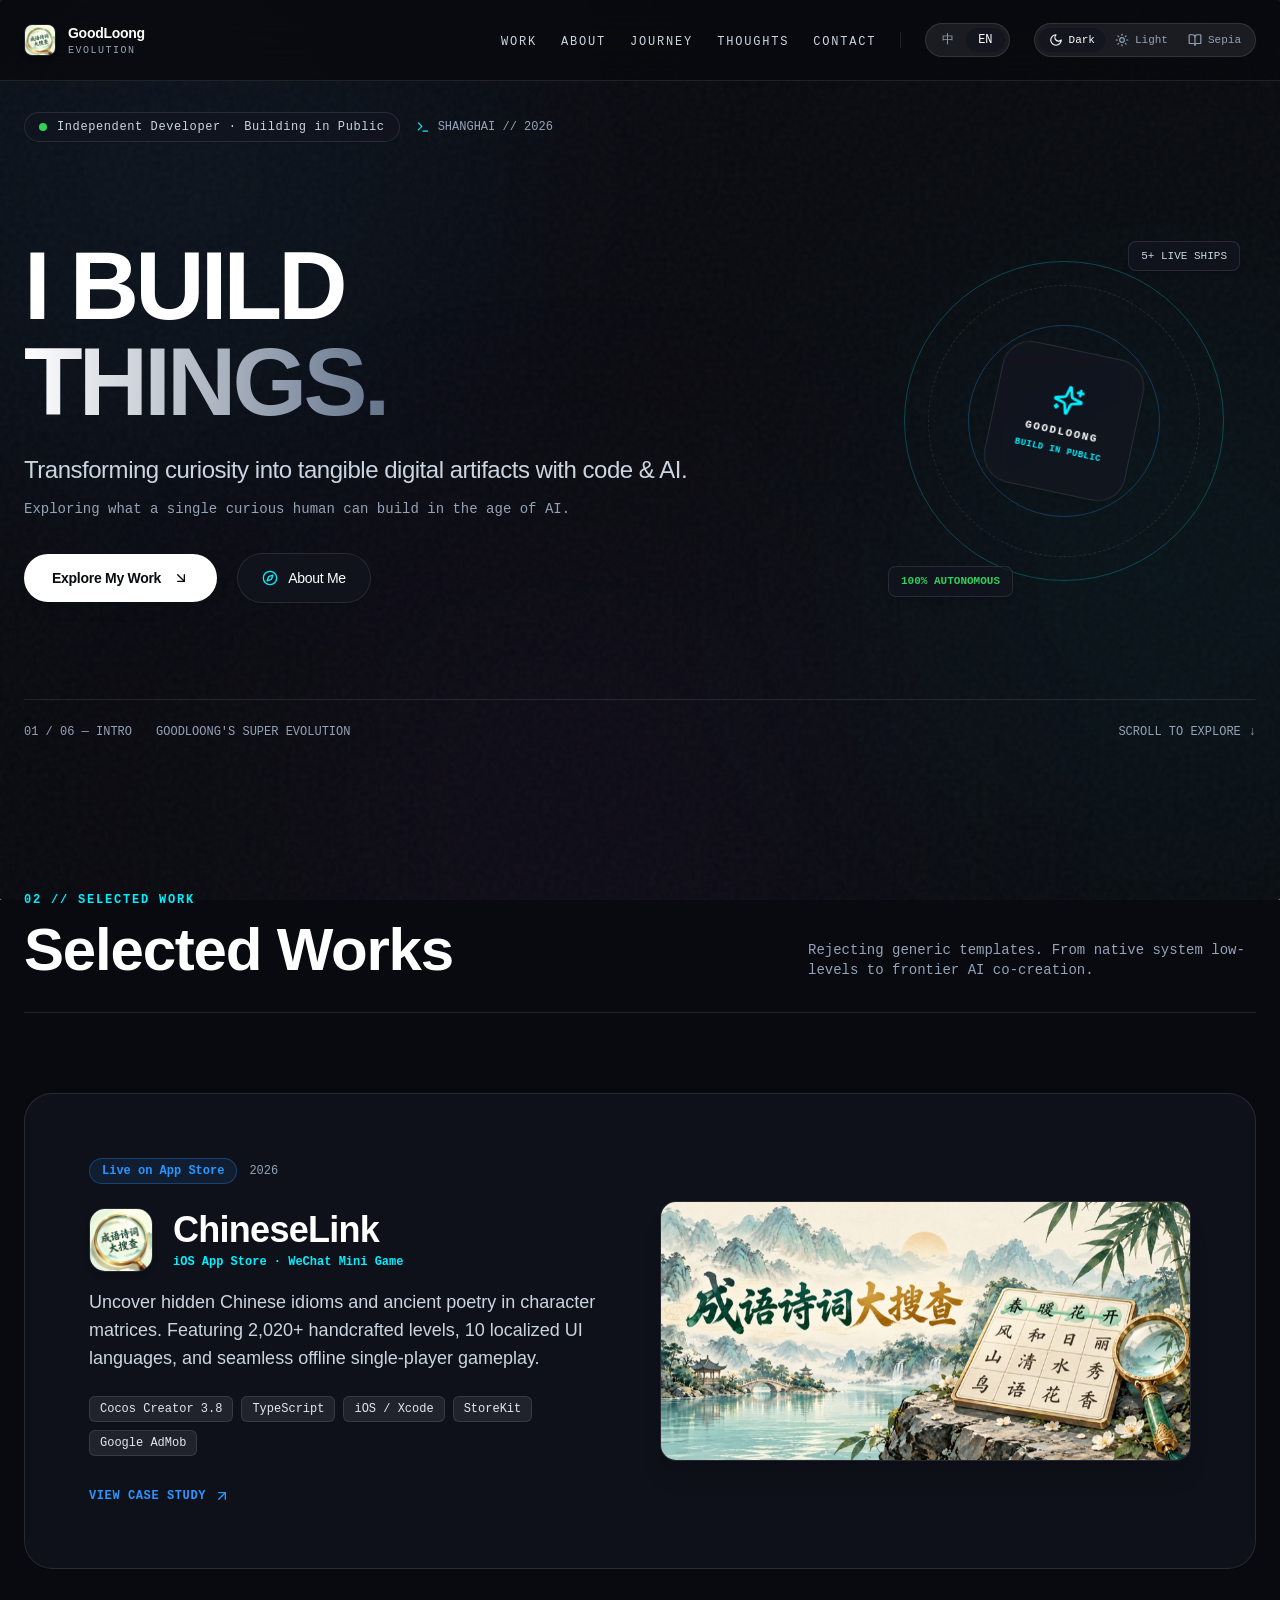
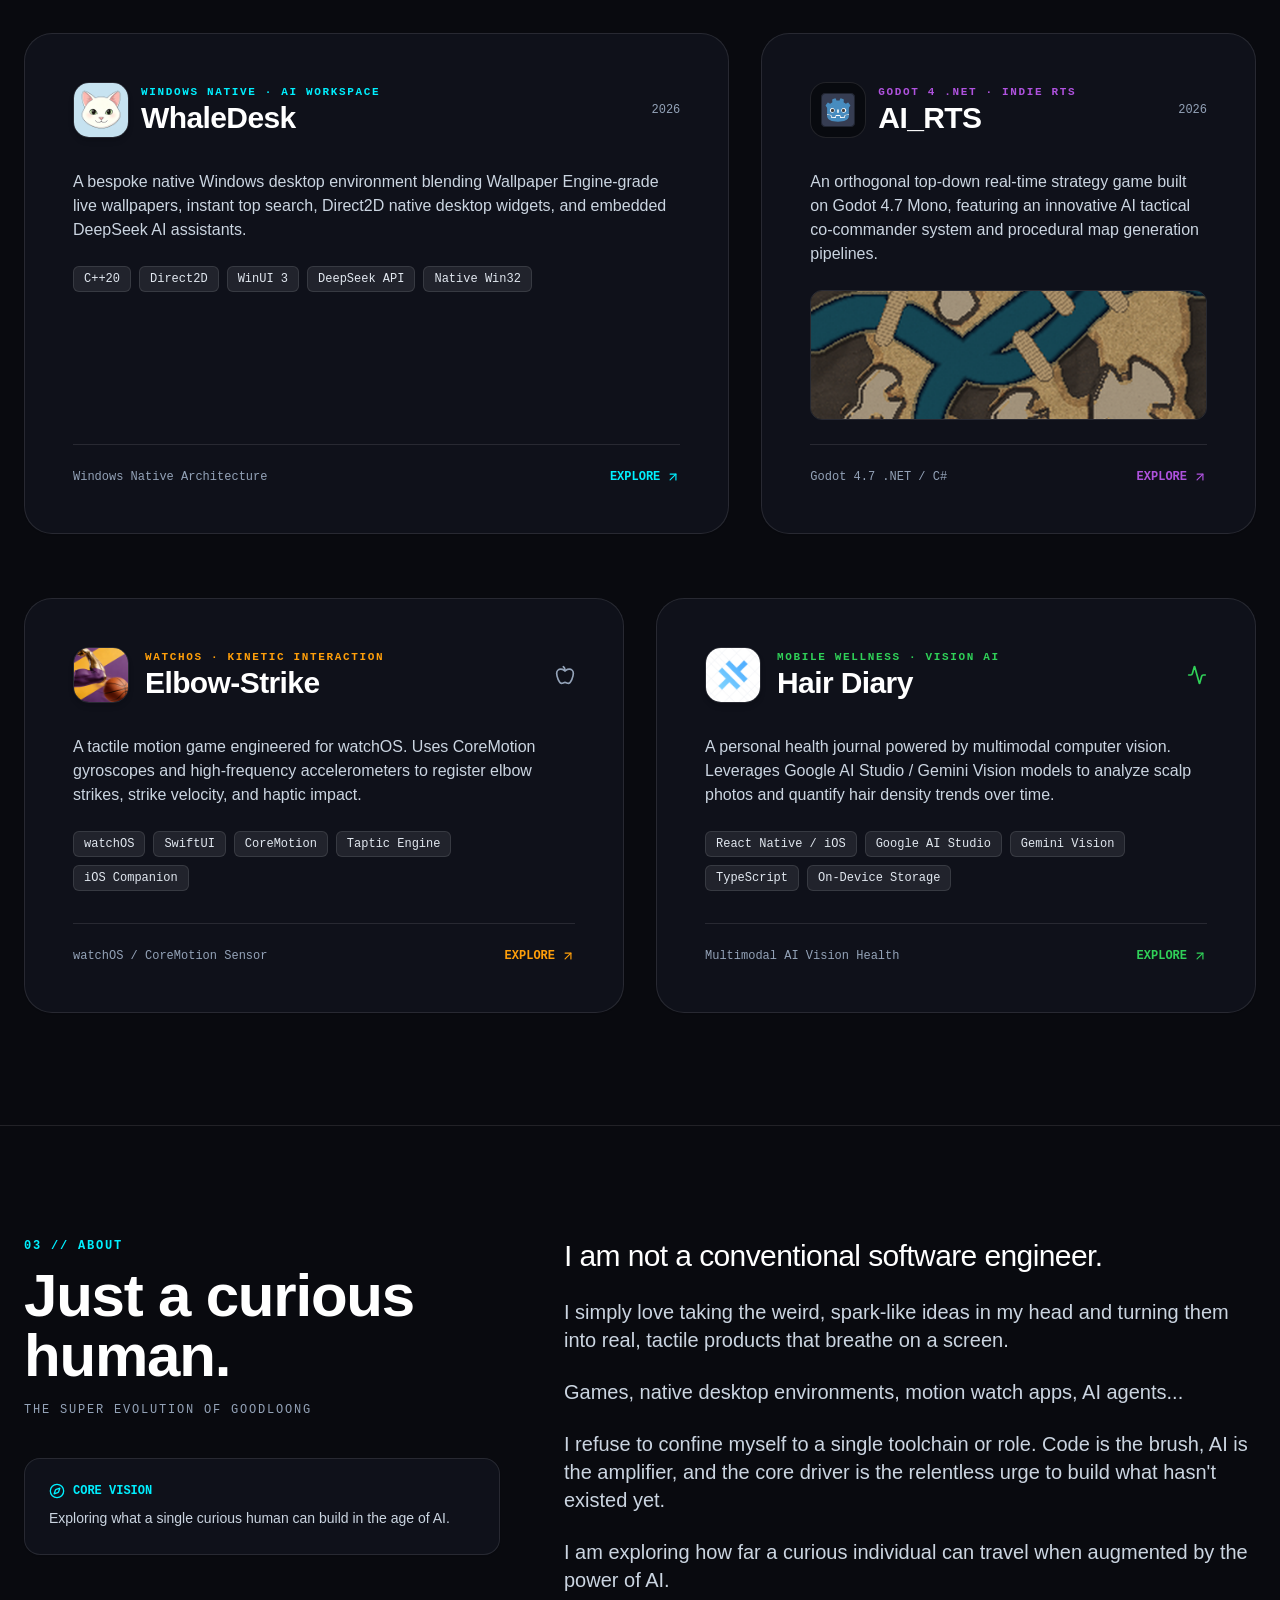
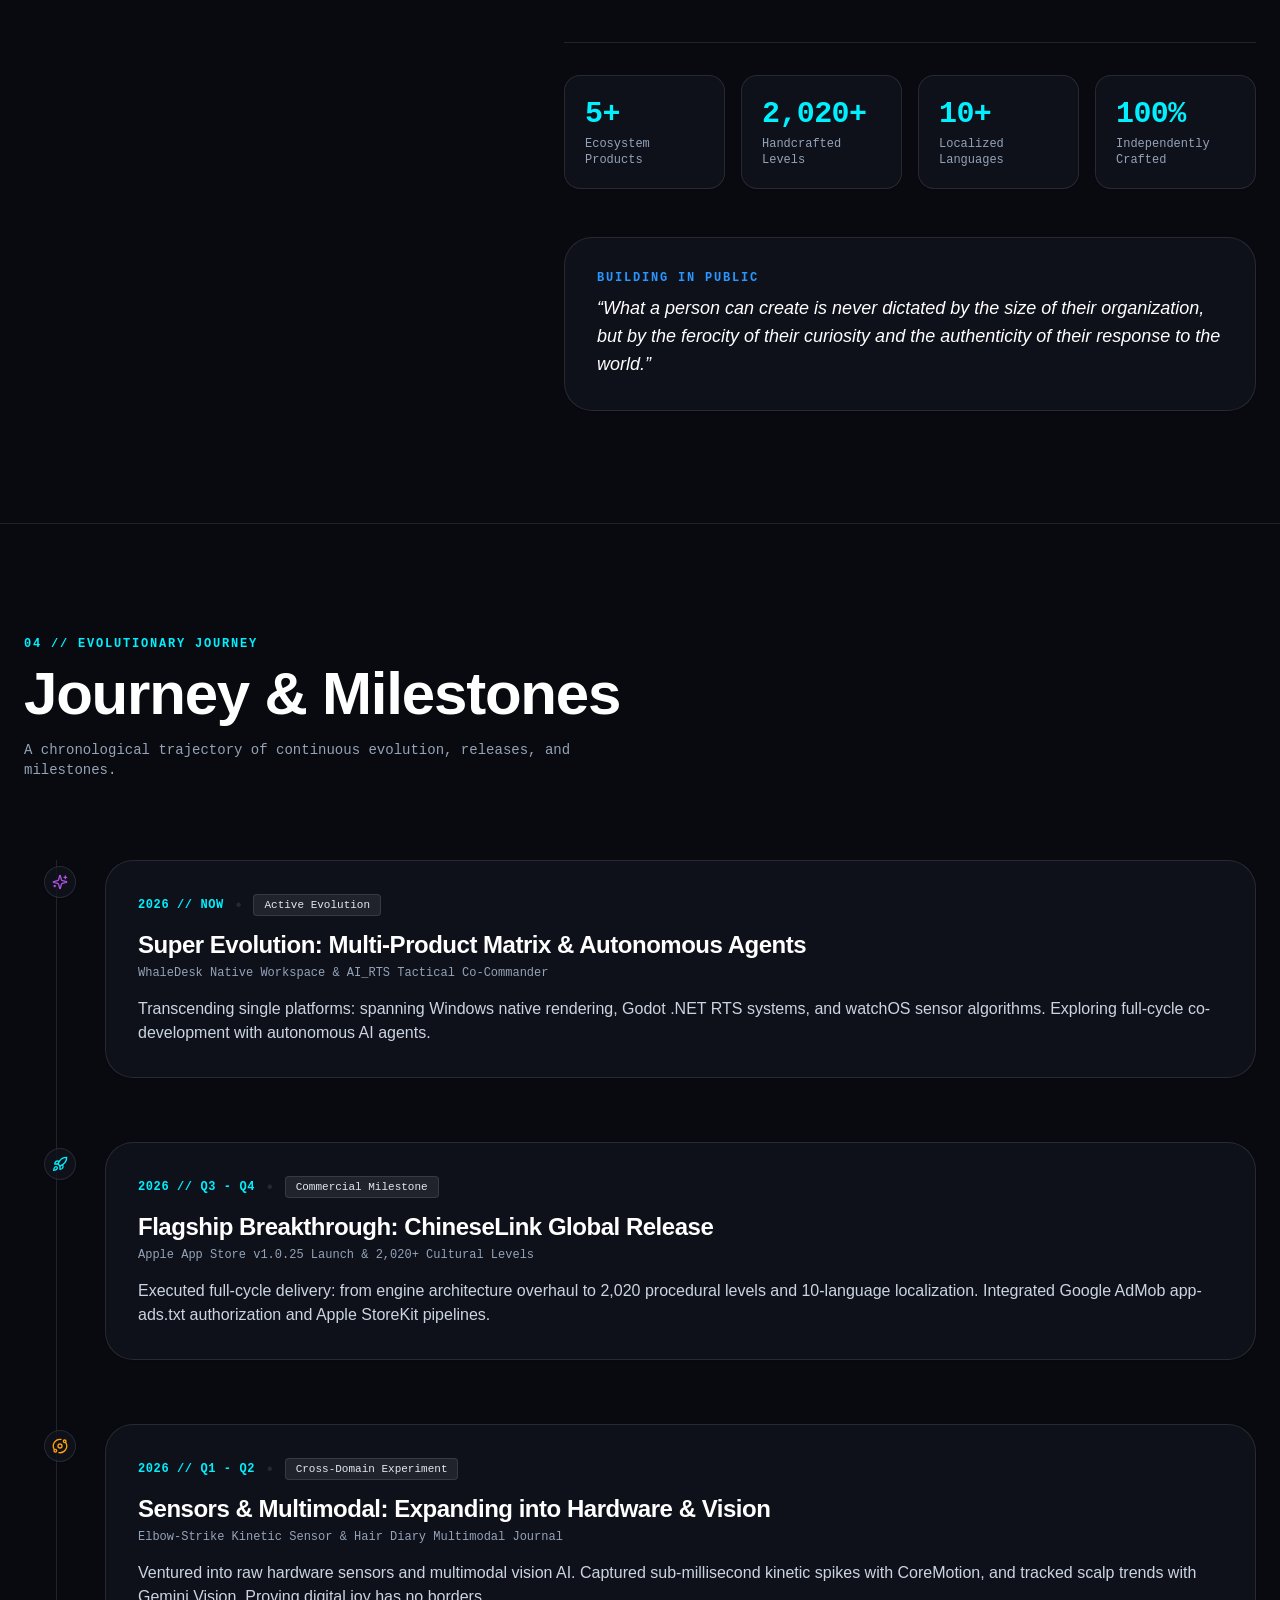
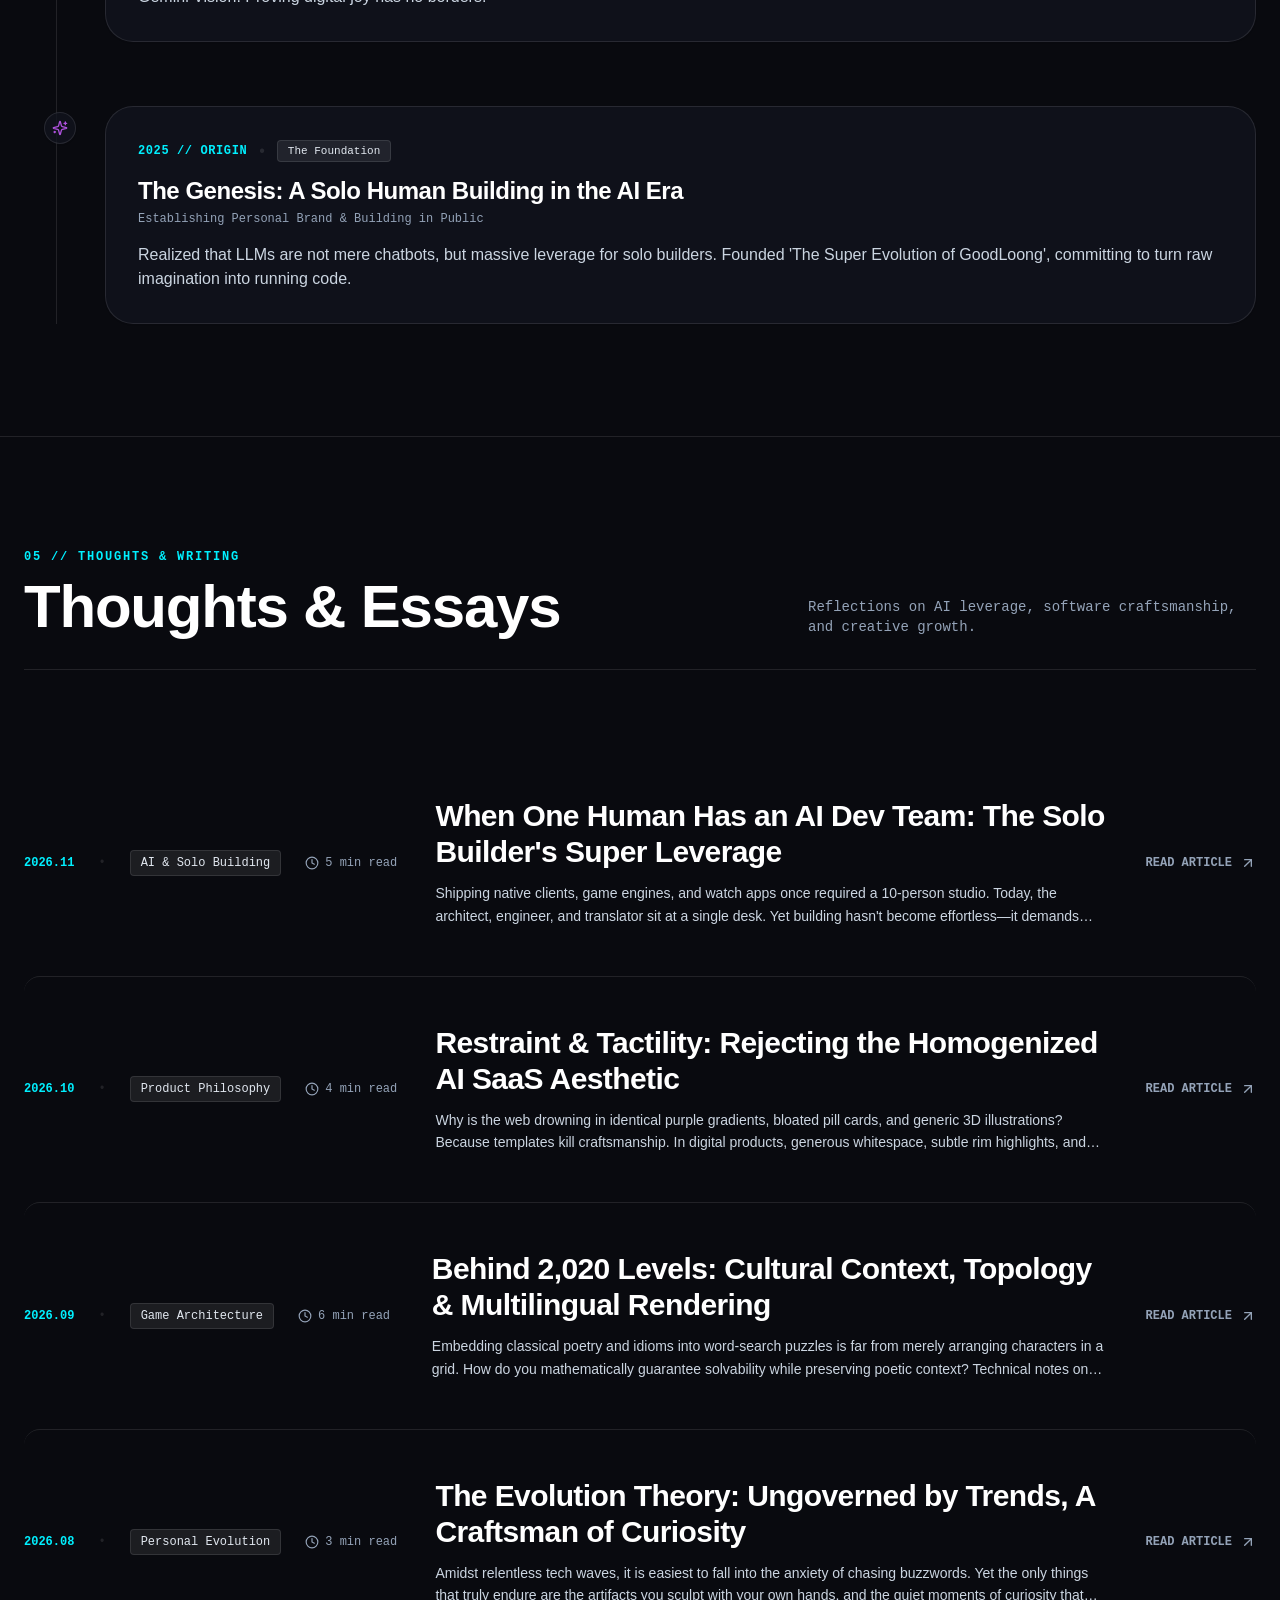
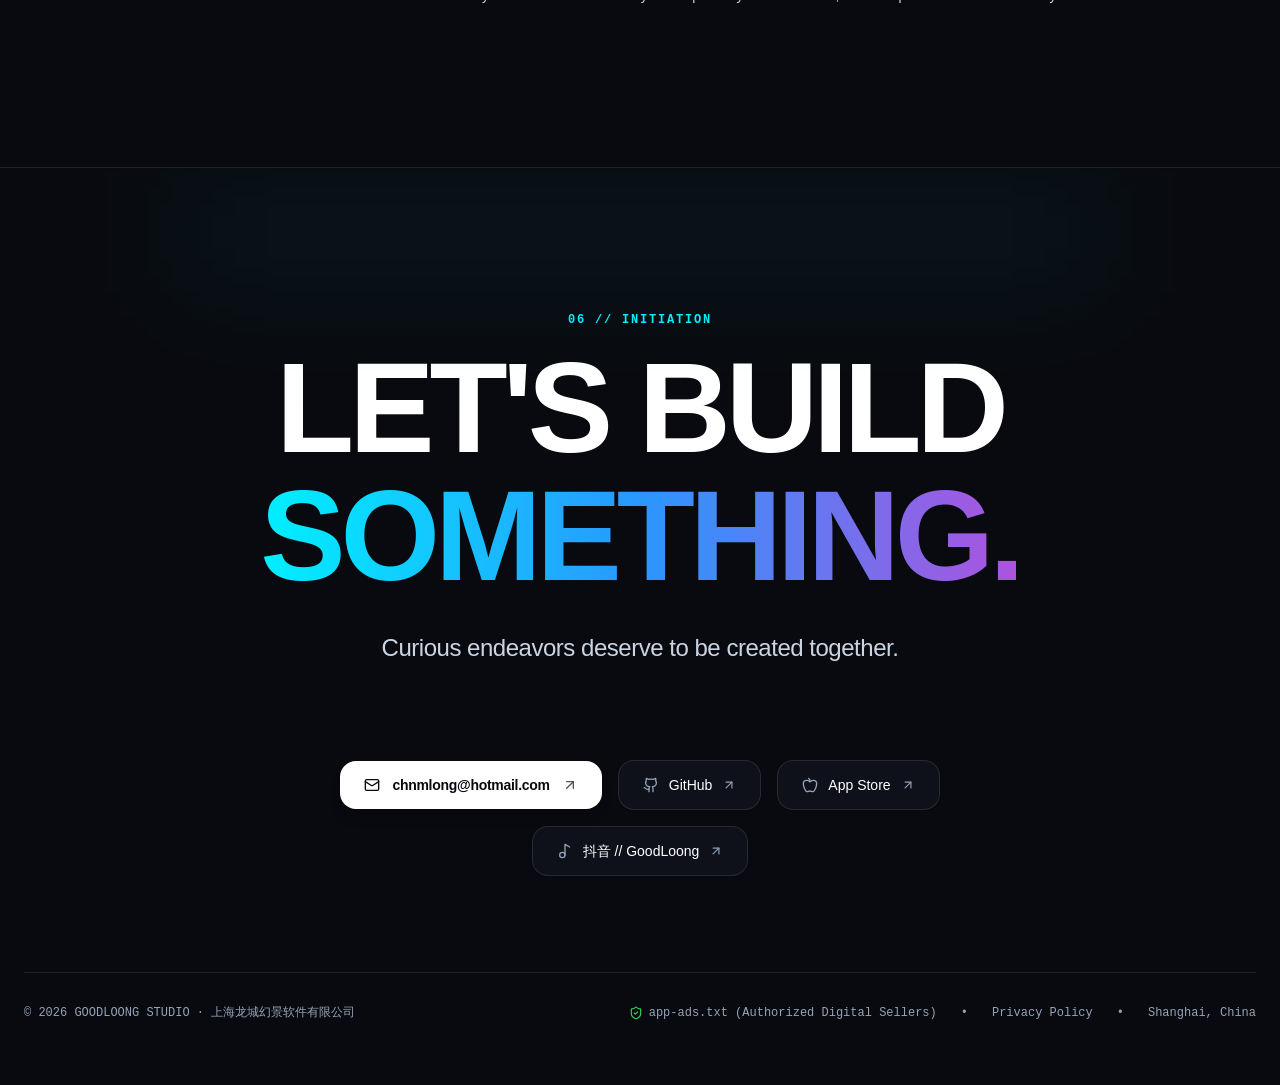
==== commit 9e349712: "feat: launch Awwwards-caliber GoodLoong personal brand website with Next.js & Framer Motion" ====
--- a/index.html
+++ b/index.html
@@ -1 +1 @@
-<!DOCTYPE html><html lang="zh-CN" class="dark scroll-smooth"><head><meta charSet="utf-8"/><meta name="viewport" content="width=device-width, initial-scale=1"/><link rel="preload" as="image" href="/images/chineselink-icon.png"/><link rel="preload" as="image" href="/images/chineselink-banner.jpg"/><link rel="preload" as="image" href="/images/whaledesk-icon.png"/><link rel="preload" as="image" href="/images/airts-icon.svg"/><link rel="preload" as="image" href="/images/airts-preview.png"/><link rel="preload" as="image" href="/images/elbowstrike-icon.png"/><link rel="preload" as="image" href="/images/hairdiary-icon.png"/><link rel="stylesheet" href="/_next/static/css/7e27220d209adf6d.css" data-precedence="next"/><link rel="preload" as="script" fetchPriority="low" href="/_next/static/chunks/webpack-8658fdbc42bfbbae.js"/><script src="/_next/static/chunks/fd9d1056-91aa9495991b9c80.js" async=""></script><script src="/_next/static/chunks/117-db2103dfdeca0efb.js" async=""></script><script src="/_next/static/chunks/main-app-16af84683da16f90.js" async=""></script><script src="/_next/static/chunks/366-4ab0dffbde142927.js" async=""></script><script src="/_next/static/chunks/649-71e1df2b8f020371.js" async=""></script><script src="/_next/static/chunks/app/page-300980ec93263d05.js" async=""></script><script src="/_next/static/chunks/app/layout-7a9b76e0c2e72d1f.js" async=""></script><title>古德龙 (GoodLoong) · 独立开发者 &amp; AI Builder</title><meta name="description" content="古德龙的超级进化：探索 AI 时代，一个普通人能够创造什么。独立游戏、原生客户端、AI Agent 创造者作品集与思考札记。"/><link rel="author" href="https://goodloongstudio.github.io"/><meta name="author" content="GoodLoong"/><meta name="keywords" content="古德龙,GoodLoong,独立开发,AI Builder,ChineseLink,成语诗词大搜查,WhaleDesk,AI_RTS,Elbow-Strike,Hair Diary"/><meta property="og:title" content="古德龙 (GoodLoong) · 独立开发者 &amp; AI Builder"/><meta property="og:description" content="探索 AI 时代，一个普通人能够创造什么。独立游戏与原生客户端作品集。"/><meta property="og:url" content="https://goodloongstudio.github.io/"/><meta property="og:site_name" content="GoodLoong Studio"/><meta property="og:locale" content="zh_CN"/><meta property="og:type" content="website"/><meta name="twitter:card" content="summary"/><meta name="twitter:title" content="古德龙 (GoodLoong) · 独立开发者 &amp; AI Builder"/><meta name="twitter:description" content="探索 AI 时代，一个普通人能够创造什么。独立游戏与原生客户端作品集。"/><link rel="icon" href="/images/chineselink-icon.png"/><script src="/_next/static/chunks/polyfills-42372ed130431b0a.js" noModule=""></script></head><body class="antialiased selection:bg-accent-cyan/30 selection:text-white"><div class="fixed inset-0 pointer-events-none z-0 overflow-hidden"><div class="absolute -top-32 -left-32 w-[600px] h-[600px] bg-accent-blue/10 dark:bg-accent-blue/[0.07] rounded-full blur-[140px] animate-pulse"></div><div class="absolute top-1/3 -right-40 w-[550px] h-[550px] bg-accent-cyan/10 dark:bg-accent-cyan/[0.06] rounded-full blur-[160px] animate-float"></div><div class="absolute -bottom-40 left-1/4 w-[500px] h-[500px] bg-accent-purple/10 dark:bg-accent-purple/[0.05] rounded-full blur-[150px]"></div><canvas class="absolute inset-0 block w-full h-full"></canvas><div class="absolute inset-0 opacity-[0.025] dark:opacity-[0.035] mix-blend-overlay pointer-events-none" style="background-image:url(&quot;data:image/svg+xml,%3Csvg viewBox=&#x27;0 0 200 200&#x27; xmlns=&#x27;http://www.w3.org/2000/svg&#x27;%3E%3Cfilter id=&#x27;noiseFilter&#x27;%3E%3CfeTurbulence type=&#x27;fractalNoise&#x27; baseFrequency=&#x27;0.8&#x27; numOctaves=&#x27;3&#x27; stitchTiles=&#x27;stitch&#x27;/%3E%3C/filter%3E%3Crect width=&#x27;100%25&#x27; height=&#x27;100%25&#x27; filter=&#x27;url(%23noiseFilter)&#x27;/%3E%3C/svg%3E&quot;)"></div></div><div class="relative min-h-screen"><nav class="fixed top-0 left-0 right-0 z-40 backdrop-blur-xl bg-background/80 dark:bg-background/70 border-b border-surface-lightBorder dark:border-surface-border transition-colors duration-300"><div class="max-w-7xl mx-auto px-6 h-20 flex items-center justify-between"><a href="#" class="flex items-center gap-3 group"><div class="w-8 h-8 rounded-lg overflow-hidden border border-surface-border dark:border-white/10 shadow-md group-hover:scale-105 transition-transform duration-300"><img src="/images/chineselink-icon.png" alt="GoodLoong" class="w-full h-full object-cover"/></div><div class="flex flex-col"><span class="text-sm font-bold tracking-tight text-text-lightPrimary dark:text-text-primary group-hover:text-accent-cyan transition-colors">古德龙</span><span class="text-[10px] font-mono tracking-widest text-text-muted uppercase">超级进化</span></div></a><div class="hidden md:flex items-center gap-8"><ul class="flex items-center gap-8 list-none"><li><a href="#work" class="text-xs uppercase tracking-widest text-text-lightSecondary dark:text-text-secondary hover:text-text-lightPrimary dark:hover:text-text-primary transition-colors font-mono">作品</a></li><li><a href="#about" class="text-xs uppercase tracking-widest text-text-lightSecondary dark:text-text-secondary hover:text-text-lightPrimary dark:hover:text-text-primary transition-colors font-mono">关于</a></li><li><a href="#journey" class="text-xs uppercase tracking-widest text-text-lightSecondary dark:text-text-secondary hover:text-text-lightPrimary dark:hover:text-text-primary transition-colors font-mono">旅程</a></li><li><a href="#thoughts" class="text-xs uppercase tracking-widest text-text-lightSecondary dark:text-text-secondary hover:text-text-lightPrimary dark:hover:text-text-primary transition-colors font-mono">思考</a></li><li><a href="#contact" class="text-xs uppercase tracking-widest text-text-lightSecondary dark:text-text-secondary hover:text-text-lightPrimary dark:hover:text-text-primary transition-colors font-mono">联系</a></li></ul><div class="h-4 w-[1px] bg-surface-border"></div><div class="flex items-center bg-black/5 dark:bg-white/5 border border-surface-lightBorder dark:border-surface-border rounded-full p-1"><button class="px-3 py-1 rounded-full text-xs font-mono font-medium transition-all bg-white dark:bg-surface-elevated text-black dark:text-white shadow-sm">中</button><button class="px-3 py-1 rounded-full text-xs font-mono font-medium transition-all text-text-muted hover:text-text-primary">EN</button></div><button aria-label="Toggle Theme" class="p-2 rounded-full border border-surface-lightBorder dark:border-surface-border text-text-lightSecondary dark:text-text-secondary hover:text-text-lightPrimary dark:hover:text-text-primary hover:border-accent-cyan/40 transition-colors"><svg xmlns="http://www.w3.org/2000/svg" width="24" height="24" viewBox="0 0 24 24" fill="none" stroke="currentColor" stroke-width="2" stroke-linecap="round" stroke-linejoin="round" class="lucide lucide-sun w-3.5 h-3.5"><circle cx="12" cy="12" r="4"></circle><path d="M12 2v2"></path><path d="M12 20v2"></path><path d="m4.93 4.93 1.41 1.41"></path><path d="m17.66 17.66 1.41 1.41"></path><path d="M2 12h2"></path><path d="M20 12h2"></path><path d="m6.34 17.66-1.41 1.41"></path><path d="m19.07 4.93-1.41 1.41"></path></svg></button></div><div class="flex items-center gap-3 md:hidden"><div class="flex items-center bg-black/5 dark:bg-white/5 border border-surface-border rounded-full p-0.5"><button class="px-2.5 py-1 text-xs font-mono">EN</button></div><button class="p-2 text-text-primary" aria-label="Open Menu"><svg xmlns="http://www.w3.org/2000/svg" width="24" height="24" viewBox="0 0 24 24" fill="none" stroke="currentColor" stroke-width="2" stroke-linecap="round" stroke-linejoin="round" class="lucide lucide-menu w-5 h-5"><line x1="4" x2="20" y1="12" y2="12"></line><line x1="4" x2="20" y1="6" y2="6"></line><line x1="4" x2="20" y1="18" y2="18"></line></svg></button></div></div></nav><main class="relative z-10"><section class="relative min-h-[680px] lg:min-h-[780px] flex flex-col justify-between pt-24 sm:pt-28 pb-10 px-6 max-w-7xl mx-auto"><div class="flex items-center gap-4 flex-wrap"><div class="inline-flex items-center gap-2.5 px-3.5 py-1.5 rounded-full border border-surface-lightBorder dark:border-surface-border bg-surface/50 backdrop-blur-md"><span class="w-2 h-2 rounded-full bg-accent-emerald animate-ping"></span><span class="text-xs font-mono tracking-wider text-text-secondary">独立开发 · 持续公开创作 (Building in Public)</span></div><div class="hidden sm:inline-flex items-center gap-2 text-xs font-mono text-text-muted"><svg xmlns="http://www.w3.org/2000/svg" width="24" height="24" viewBox="0 0 24 24" fill="none" stroke="currentColor" stroke-width="2" stroke-linecap="round" stroke-linejoin="round" class="lucide lucide-terminal w-3.5 h-3.5 text-accent-cyan"><polyline points="4 17 10 11 4 5"></polyline><line x1="12" x2="20" y1="19" y2="19"></line></svg><span>SHANGHAI // 2026</span></div></div><div class="my-auto py-8 grid grid-cols-1 lg:grid-cols-12 gap-10 items-center"><div class="lg:col-span-8"><div><h1 class="text-6xl sm:text-7xl md:text-8xl lg:text-9xl font-black tracking-tighter leading-[0.92] text-text-lightPrimary dark:text-text-primary select-none">I BUILD<br/><span class="relative inline-block text-transparent bg-clip-text bg-gradient-to-r from-white via-slate-200 to-slate-500 dark:from-white dark:via-slate-300 dark:to-slate-600">THINGS.</span></h1></div><p class="mt-6 text-xl sm:text-2xl md:text-3xl font-light text-text-lightSecondary dark:text-text-secondary max-w-2xl leading-relaxed tracking-tight">用代码、AI 和一点好奇心，创造有趣的东西。</p><p class="mt-3 text-sm font-mono text-text-muted max-w-xl leading-relaxed">探索 AI 时代，一个普通人能够创造什么。</p><div class="mt-8 flex items-center gap-5 flex-wrap"><a href="#work" class="group relative inline-flex items-center gap-3 px-7 py-3.5 rounded-full bg-text-lightPrimary text-background dark:bg-white dark:text-black font-semibold text-sm tracking-tight transition-transform duration-300 hover:scale-105 active:scale-95 shadow-lg shadow-white/5"><span>探索我的作品</span><svg xmlns="http://www.w3.org/2000/svg" width="24" height="24" viewBox="0 0 24 24" fill="none" stroke="currentColor" stroke-width="2" stroke-linecap="round" stroke-linejoin="round" class="lucide lucide-arrow-down-right w-4 h-4 group-hover:translate-x-0.5 group-hover:translate-y-0.5 transition-transform"><path d="m7 7 10 10"></path><path d="M17 7v10H7"></path></svg></a><a href="#about" class="inline-flex items-center gap-2.5 px-6 py-3.5 rounded-full border border-surface-lightBorder dark:border-surface-border text-text-lightPrimary dark:text-text-primary text-sm font-medium tracking-tight hover:border-accent-cyan/50 hover:bg-surface/40 transition-all duration-300"><svg xmlns="http://www.w3.org/2000/svg" width="24" height="24" viewBox="0 0 24 24" fill="none" stroke="currentColor" stroke-width="2" stroke-linecap="round" stroke-linejoin="round" class="lucide lucide-compass w-4 h-4 text-accent-cyan"><path d="m16.24 7.76-1.804 5.411a2 2 0 0 1-1.265 1.265L7.76 16.24l1.804-5.411a2 2 0 0 1 1.265-1.265z"></path><circle cx="12" cy="12" r="10"></circle></svg><span>关于我</span></a></div></div><div class="lg:col-span-4 relative flex items-center justify-center"><div class="relative w-72 h-72 sm:w-80 sm:h-80 flex items-center justify-center"><div class="absolute inset-0 rounded-full border border-accent-cyan/20 dark:border-accent-cyan/15 animate-[spin_32s_linear_infinite]"></div><div class="absolute inset-6 rounded-full border border-dashed border-white/10 dark:border-white/15 animate-[spin_24s_linear_infinite_reverse]"></div><div class="absolute inset-16 rounded-full border border-accent-blue/30 dark:border-accent-blue/20 animate-[spin_40s_linear_infinite]"></div><div class="relative w-36 h-36 rounded-3xl bg-gradient-to-br from-surface-hover via-surface to-background-secondary border border-white/20 dark:border-white/15 backdrop-blur-2xl shadow-2xl flex flex-col items-center justify-center text-center p-4 transform rotate-12 hover:rotate-0 transition-transform duration-700 group"><svg xmlns="http://www.w3.org/2000/svg" width="24" height="24" viewBox="0 0 24 24" fill="none" stroke="currentColor" stroke-width="2" stroke-linecap="round" stroke-linejoin="round" class="lucide lucide-sparkles w-8 h-8 text-accent-cyan mb-2 group-hover:scale-110 transition-transform"><path d="M9.937 15.5A2 2 0 0 0 8.5 14.063l-6.135-1.582a.5.5 0 0 1 0-.962L8.5 9.936A2 2 0 0 0 9.937 8.5l1.582-6.135a.5.5 0 0 1 .963 0L14.063 8.5A2 2 0 0 0 15.5 9.937l6.135 1.581a.5.5 0 0 1 0 .964L15.5 14.063a2 2 0 0 0-1.437 1.437l-1.582 6.135a.5.5 0 0 1-.963 0z"></path><path d="M20 3v4"></path><path d="M22 5h-4"></path><path d="M4 17v2"></path><path d="M5 18H3"></path></svg><span class="text-[11px] font-mono tracking-widest text-text-secondary uppercase">GOODLOONG</span><span class="text-[9px] font-mono tracking-wider text-accent-cyan mt-1">BUILD IN PUBLIC</span></div><div class="absolute -top-4 -right-4 px-3 py-1.5 rounded-lg border border-surface-border bg-background-elevated/80 backdrop-blur-md text-[11px] font-mono text-text-secondary shadow-lg">5+ LIVE SHIPS</div><div class="absolute -bottom-2 -left-4 px-3 py-1.5 rounded-lg border border-surface-border bg-background-elevated/80 backdrop-blur-md text-[11px] font-mono text-accent-emerald shadow-lg">100% AUTONOMOUS</div></div></div></div><div class="flex items-center justify-between border-t border-surface-lightBorder dark:border-surface-border pt-6 text-xs font-mono text-text-muted"><div class="flex items-center gap-6"><span>01 / 06 — INTRO</span><span class="hidden sm:inline">GOODLOONG&#x27;S SUPER EVOLUTION</span></div><div class="flex items-center gap-2"><span>SCROLL TO EXPLORE</span><span class="inline-block animate-bounce">↓</span></div></div></section><section id="work" class="py-28 px-6 max-w-7xl mx-auto relative z-10"><div class="flex flex-col md:flex-row md:items-end justify-between mb-20 pb-8 border-b border-surface-lightBorder dark:border-surface-border"><div><span class="text-xs font-mono tracking-widest text-accent-cyan uppercase block mb-3">02 // SELECTED WORK</span><h2 class="text-4xl sm:text-5xl md:text-6xl font-black tracking-tight text-text-lightPrimary dark:text-text-primary">精选作品</h2></div><p class="mt-4 md:mt-0 text-sm font-mono text-text-muted max-w-md">拒绝同质化模版。从原生系统底层到前沿 AI 协同，每一个项目都是一次独特的数字建造。</p></div><div class="space-y-16"><article data-cursor="view" data-cursor-text="EXPLORE" class="group relative rounded-3xl bg-surface/60 hover:bg-surface-hover/80 dark:bg-surface/50 dark:hover:bg-surface-hover/90 border border-surface-lightBorder dark:border-surface-border hover:border-accent-blue/40 transition-all duration-500 overflow-hidden cursor-pointer p-8 sm:p-12 md:p-16 hover:-translate-y-1 hover:shadow-2xl"><div class="grid grid-cols-1 lg:grid-cols-12 gap-10 items-center"><div class="lg:col-span-6 flex flex-col justify-between"><div><div class="flex items-center gap-3 mb-6"><span class="px-3 py-1 rounded-full text-xs font-mono font-semibold bg-accent-blue/10 border border-accent-blue/30 text-accent-blue">官方上架 · 旗舰</span><span class="text-xs font-mono text-text-muted">2026</span></div><div class="flex items-center gap-5 mb-4"><img src="/images/chineselink-icon.png" alt="ChineseLink" class="w-16 h-16 rounded-2xl border border-white/10 shadow-lg object-cover group-hover:scale-105 transition-transform duration-500"/><div><h3 class="text-3xl sm:text-4xl font-extrabold tracking-tight text-text-lightPrimary dark:text-text-primary group-hover:text-accent-blue transition-colors">ChineseLink</h3><p class="text-xs font-mono text-accent-cyan mt-1">iOS App Store · WeChat Mini Game</p></div></div><p class="text-text-lightSecondary dark:text-text-secondary text-base sm:text-lg font-light leading-relaxed mt-4">在方寸字阵中，寻味成语与千古诗词。横竖斜向滑动连词，拥有 2,020+ 精编主线关卡、10 种全球语言本地化与单机离线畅玩体验。</p><div class="flex flex-wrap gap-2 mt-6"><span class="px-2.5 py-1 rounded-md text-xs font-mono bg-black/5 dark:bg-white/5 border border-surface-border text-text-muted">Cocos Creator 3.8</span><span class="px-2.5 py-1 rounded-md text-xs font-mono bg-black/5 dark:bg-white/5 border border-surface-border text-text-muted">TypeScript</span><span class="px-2.5 py-1 rounded-md text-xs font-mono bg-black/5 dark:bg-white/5 border border-surface-border text-text-muted">iOS / Xcode</span><span class="px-2.5 py-1 rounded-md text-xs font-mono bg-black/5 dark:bg-white/5 border border-surface-border text-text-muted">StoreKit</span><span class="px-2.5 py-1 rounded-md text-xs font-mono bg-black/5 dark:bg-white/5 border border-surface-border text-text-muted">Google AdMob</span></div></div><div class="mt-8 flex items-center gap-4"><span class="inline-flex items-center gap-2 text-xs font-mono font-semibold tracking-wider text-accent-blue group-hover:translate-x-1 transition-transform"><span>查看详情与架构</span><svg xmlns="http://www.w3.org/2000/svg" width="24" height="24" viewBox="0 0 24 24" fill="none" stroke="currentColor" stroke-width="2" stroke-linecap="round" stroke-linejoin="round" class="lucide lucide-arrow-up-right w-4 h-4"><path d="M7 7h10v10"></path><path d="M7 17 17 7"></path></svg></span></div></div><div class="lg:col-span-6 relative"><div class="rounded-2xl overflow-hidden border border-surface-border shadow-2xl bg-black/20 group-hover:scale-[1.02] transition-transform duration-700"><img src="/images/chineselink-banner.jpg" alt="ChineseLink" class="w-full h-auto object-cover"/></div></div></div></article><div class="grid grid-cols-1 lg:grid-cols-12 gap-8"><article data-cursor="view" data-cursor-text="CASE" class="lg:col-span-7 group rounded-3xl bg-surface/60 hover:bg-surface-hover/80 dark:bg-surface/50 dark:hover:bg-surface-hover/90 border border-surface-lightBorder dark:border-surface-border hover:border-accent-cyan/40 transition-all duration-500 overflow-hidden cursor-pointer p-8 sm:p-12 flex flex-col justify-between hover:-translate-y-1 hover:shadow-2xl"><div><div class="flex items-center justify-between mb-8"><div class="flex items-center gap-3"><img src="/images/whaledesk-icon.png" alt="WhaleDesk" class="w-14 h-14 rounded-2xl border border-white/10 shadow-md object-cover"/><div><span class="text-[11px] font-mono tracking-widest text-accent-cyan uppercase block">Windows 原生桌面 · AI Agent</span><h3 class="text-2xl sm:text-3xl font-extrabold tracking-tight text-text-lightPrimary dark:text-text-primary group-hover:text-accent-cyan transition-colors">WhaleDesk</h3></div></div><span class="text-xs font-mono text-text-muted">2026</span></div><p class="text-text-lightSecondary dark:text-text-secondary text-sm sm:text-base font-light leading-relaxed mb-6">专为 Windows 深度定制的原生 AI 智能桌面系统。集成 Wallpaper Engine 级原生动态壁纸引擎、全局极速搜索、Direct2D 桌面小组件与 DeepSeek / Pi 智能工作台。</p><div class="flex flex-wrap gap-2 mb-8"><span class="px-2.5 py-1 rounded-md text-xs font-mono bg-black/5 dark:bg-white/5 border border-surface-border text-text-muted">C++20</span><span class="px-2.5 py-1 rounded-md text-xs font-mono bg-black/5 dark:bg-white/5 border border-surface-border text-text-muted">Direct2D</span><span class="px-2.5 py-1 rounded-md text-xs font-mono bg-black/5 dark:bg-white/5 border border-surface-border text-text-muted">WinUI 3</span><span class="px-2.5 py-1 rounded-md text-xs font-mono bg-black/5 dark:bg-white/5 border border-surface-border text-text-muted">DeepSeek API</span><span class="px-2.5 py-1 rounded-md text-xs font-mono bg-black/5 dark:bg-white/5 border border-surface-border text-text-muted">Native Win32</span></div></div><div class="pt-6 border-t border-surface-border/60 flex items-center justify-between"><span class="text-xs font-mono text-text-muted">Windows 原生 / Direct2D</span><span class="inline-flex items-center gap-1.5 text-xs font-mono text-accent-cyan group-hover:translate-x-1 transition-transform"><span>探索</span><svg xmlns="http://www.w3.org/2000/svg" width="24" height="24" viewBox="0 0 24 24" fill="none" stroke="currentColor" stroke-width="2" stroke-linecap="round" stroke-linejoin="round" class="lucide lucide-arrow-up-right w-3.5 h-3.5"><path d="M7 7h10v10"></path><path d="M7 17 17 7"></path></svg></span></div></article><article data-cursor="view" data-cursor-text="TACTICS" class="lg:col-span-5 group rounded-3xl bg-surface/60 hover:bg-surface-hover/80 dark:bg-surface/50 dark:hover:bg-surface-hover/90 border border-surface-lightBorder dark:border-surface-border hover:border-accent-purple/40 transition-all duration-500 overflow-hidden cursor-pointer p-8 sm:p-12 flex flex-col justify-between hover:-translate-y-1 hover:shadow-2xl"><div><div class="flex items-center justify-between mb-8"><div class="flex items-center gap-3"><div class="w-14 h-14 rounded-2xl bg-black/40 border border-white/10 p-2.5 flex items-center justify-center"><img src="/images/airts-icon.svg" alt="AI_RTS" class="w-full h-full object-contain"/></div><div><span class="text-[11px] font-mono tracking-widest text-accent-purple uppercase block">Godot 4 .NET · 独立游戏</span><h3 class="text-2xl sm:text-3xl font-extrabold tracking-tight text-text-lightPrimary dark:text-text-primary group-hover:text-accent-purple transition-colors">AI_RTS</h3></div></div><span class="text-xs font-mono text-text-muted">2026</span></div><p class="text-text-lightSecondary dark:text-text-secondary text-sm sm:text-base font-light leading-relaxed mb-6">基于 Godot 4.7 Mono 正交俯视架构的即时战略游戏。创新引入 LLM / 强化学习战术 AI 副官系统与自动化地图程序生成管线。</p><div class="rounded-xl overflow-hidden border border-surface-border mb-6"><img src="/images/airts-preview.png" alt="AI_RTS map preview" class="w-full h-32 object-cover group-hover:scale-105 transition-transform duration-500"/></div></div><div class="pt-6 border-t border-surface-border/60 flex items-center justify-between"><span class="text-xs font-mono text-text-muted">Godot 4.7 Mono / C#</span><span class="inline-flex items-center gap-1.5 text-xs font-mono text-accent-purple group-hover:translate-x-1 transition-transform"><span>探索</span><svg xmlns="http://www.w3.org/2000/svg" width="24" height="24" viewBox="0 0 24 24" fill="none" stroke="currentColor" stroke-width="2" stroke-linecap="round" stroke-linejoin="round" class="lucide lucide-arrow-up-right w-3.5 h-3.5"><path d="M7 7h10v10"></path><path d="M7 17 17 7"></path></svg></span></div></article></div><div class="grid grid-cols-1 lg:grid-cols-12 gap-8"><article data-cursor="view" data-cursor-text="WATCH" class="lg:col-span-6 group rounded-3xl bg-surface/60 hover:bg-surface-hover/80 dark:bg-surface/50 dark:hover:bg-surface-hover/90 border border-surface-lightBorder dark:border-surface-border hover:border-accent-amber/40 transition-all duration-500 overflow-hidden cursor-pointer p-8 sm:p-12 flex flex-col justify-between hover:-translate-y-1 hover:shadow-2xl"><div><div class="flex items-center justify-between mb-8"><div class="flex items-center gap-4"><img src="/images/elbowstrike-icon.png" alt="Elbow-Strike" class="w-14 h-14 rounded-2xl border border-white/10 shadow-md object-cover"/><div><span class="text-[11px] font-mono tracking-widest text-accent-amber uppercase block">watchOS · 体感交互</span><h3 class="text-2xl sm:text-3xl font-extrabold tracking-tight text-text-lightPrimary dark:text-text-primary group-hover:text-accent-amber transition-colors">Elbow-Strike</h3></div></div><svg xmlns="http://www.w3.org/2000/svg" width="24" height="24" viewBox="0 0 24 24" fill="none" stroke="currentColor" stroke-width="2" stroke-linecap="round" stroke-linejoin="round" class="lucide lucide-apple w-5 h-5 text-text-muted"><path d="M12 20.94c1.5 0 2.75 1.06 4 1.06 3 0 6-8 6-12.22A4.91 4.91 0 0 0 17 5c-2.22 0-4 1.44-5 2-1-.56-2.78-2-5-2a4.9 4.9 0 0 0-5 4.78C2 14 5 22 8 22c1.25 0 2.5-1.06 4-1.06Z"></path><path d="M10 2c1 .5 2 2 2 5"></path></svg></div><p class="text-text-lightSecondary dark:text-text-secondary text-sm sm:text-base font-light leading-relaxed mb-6">基于 watchOS 与 CoreMotion 传感器深度研发的腕上趣味体感应用。利用陀螺仪与加速度计实时检测肘击速度与打击力度，伴随震撼触觉反馈与动效。</p><div class="flex flex-wrap gap-2 mb-8"><span class="px-2.5 py-1 rounded-md text-xs font-mono bg-black/5 dark:bg-white/5 border border-surface-border text-text-muted">watchOS</span><span class="px-2.5 py-1 rounded-md text-xs font-mono bg-black/5 dark:bg-white/5 border border-surface-border text-text-muted">SwiftUI</span><span class="px-2.5 py-1 rounded-md text-xs font-mono bg-black/5 dark:bg-white/5 border border-surface-border text-text-muted">CoreMotion</span><span class="px-2.5 py-1 rounded-md text-xs font-mono bg-black/5 dark:bg-white/5 border border-surface-border text-text-muted">Taptic Engine</span><span class="px-2.5 py-1 rounded-md text-xs font-mono bg-black/5 dark:bg-white/5 border border-surface-border text-text-muted">iOS Companion</span></div></div><div class="pt-6 border-t border-surface-border/60 flex items-center justify-between"><span class="text-xs font-mono text-text-muted">watchOS / CoreMotion</span><span class="inline-flex items-center gap-1.5 text-xs font-mono text-accent-amber group-hover:translate-x-1 transition-transform"><span>探索</span><svg xmlns="http://www.w3.org/2000/svg" width="24" height="24" viewBox="0 0 24 24" fill="none" stroke="currentColor" stroke-width="2" stroke-linecap="round" stroke-linejoin="round" class="lucide lucide-arrow-up-right w-3.5 h-3.5"><path d="M7 7h10v10"></path><path d="M7 17 17 7"></path></svg></span></div></article><article data-cursor="view" data-cursor-text="VISION" class="lg:col-span-6 group rounded-3xl bg-surface/60 hover:bg-surface-hover/80 dark:bg-surface/50 dark:hover:bg-surface-hover/90 border border-surface-lightBorder dark:border-surface-border hover:border-accent-emerald/40 transition-all duration-500 overflow-hidden cursor-pointer p-8 sm:p-12 flex flex-col justify-between hover:-translate-y-1 hover:shadow-2xl"><div><div class="flex items-center justify-between mb-8"><div class="flex items-center gap-4"><img src="/images/hairdiary-icon.png" alt="Hair Diary" class="w-14 h-14 rounded-2xl border border-white/10 shadow-md object-cover"/><div><span class="text-[11px] font-mono tracking-widest text-accent-emerald uppercase block">移动健康 · 多模态 AI</span><h3 class="text-2xl sm:text-3xl font-extrabold tracking-tight text-text-lightPrimary dark:text-text-primary group-hover:text-accent-emerald transition-colors">Hair Diary</h3></div></div><svg xmlns="http://www.w3.org/2000/svg" width="24" height="24" viewBox="0 0 24 24" fill="none" stroke="currentColor" stroke-width="2" stroke-linecap="round" stroke-linejoin="round" class="lucide lucide-activity w-5 h-5 text-accent-emerald"><path d="M22 12h-2.48a2 2 0 0 0-1.93 1.46l-2.35 8.36a.25.25 0 0 1-.48 0L9.24 2.18a.25.25 0 0 0-.48 0l-2.35 8.36A2 2 0 0 1 4.49 12H2"></path></svg></div><p class="text-text-lightSecondary dark:text-text-secondary text-sm sm:text-base font-light leading-relaxed mb-6">结合多模态计算机视觉的个人健康记录工具。借助 Google AI Studio / Gemini Vision 算法分析头皮与发质微观照片，量化发质密度与头皮状态变化趋势。</p><div class="flex flex-wrap gap-2 mb-8"><span class="px-2.5 py-1 rounded-md text-xs font-mono bg-black/5 dark:bg-white/5 border border-surface-border text-text-muted">React Native / iOS</span><span class="px-2.5 py-1 rounded-md text-xs font-mono bg-black/5 dark:bg-white/5 border border-surface-border text-text-muted">Google AI Studio</span><span class="px-2.5 py-1 rounded-md text-xs font-mono bg-black/5 dark:bg-white/5 border border-surface-border text-text-muted">Gemini Vision</span><span class="px-2.5 py-1 rounded-md text-xs font-mono bg-black/5 dark:bg-white/5 border border-surface-border text-text-muted">TypeScript</span><span class="px-2.5 py-1 rounded-md text-xs font-mono bg-black/5 dark:bg-white/5 border border-surface-border text-text-muted">On-Device Storage</span></div></div><div class="pt-6 border-t border-surface-border/60 flex items-center justify-between"><span class="text-xs font-mono text-text-muted">多模态 AI 视觉分析</span><span class="inline-flex items-center gap-1.5 text-xs font-mono text-accent-emerald group-hover:translate-x-1 transition-transform"><span>探索</span><svg xmlns="http://www.w3.org/2000/svg" width="24" height="24" viewBox="0 0 24 24" fill="none" stroke="currentColor" stroke-width="2" stroke-linecap="round" stroke-linejoin="round" class="lucide lucide-arrow-up-right w-3.5 h-3.5"><path d="M7 7h10v10"></path><path d="M7 17 17 7"></path></svg></span></div></article></div></div></section><section id="about" class="py-28 px-6 max-w-7xl mx-auto relative z-10 border-t border-surface-lightBorder dark:border-surface-border"><div class="grid grid-cols-1 lg:grid-cols-12 gap-16 items-start"><div class="lg:col-span-5 lg:sticky lg:top-32"><span class="text-xs font-mono tracking-widest text-accent-cyan uppercase block mb-3">03 // ABOUT</span><h2 class="text-4xl sm:text-5xl md:text-6xl font-black tracking-tight text-text-lightPrimary dark:text-text-primary leading-[1.05]">Just a curious human.</h2><p class="mt-4 text-xs font-mono tracking-widest text-text-muted uppercase">古德龙的超级进化 · 个人宣言</p><div class="mt-10 p-6 rounded-2xl bg-surface/40 border border-surface-border backdrop-blur-md"><div class="flex items-center gap-2 text-accent-cyan text-xs font-mono mb-2"><svg xmlns="http://www.w3.org/2000/svg" width="24" height="24" viewBox="0 0 24 24" fill="none" stroke="currentColor" stroke-width="2" stroke-linecap="round" stroke-linejoin="round" class="lucide lucide-compass w-4 h-4"><path d="m16.24 7.76-1.804 5.411a2 2 0 0 1-1.265 1.265L7.76 16.24l1.804-5.411a2 2 0 0 1 1.265-1.265z"></path><circle cx="12" cy="12" r="10"></circle></svg><span>CORE VISION</span></div><p class="text-sm text-text-secondary leading-relaxed font-light">探索 AI 时代，一个普通人能够创造什么。</p></div></div><div class="lg:col-span-7 space-y-12"><div class="space-y-6 text-lg sm:text-xl font-light text-text-lightSecondary dark:text-text-secondary leading-relaxed"><p class="text-2xl sm:text-3xl font-normal text-text-lightPrimary dark:text-text-primary tracking-tight">我不是传统意义上的程序员。</p><p class="">我喜欢把脑海里那些奇怪的想法，变成真正可以运行的产品。</p><p class="">游戏、桌面工具、体感应用、AI Agent……</p><p class="">我不把自己局限在某一种单一技术栈或角色标签里。代码是画笔，AI 是放大器，最重要的是那股想把未见之物带到现实里的执念。</p><p class="">我正在探索，一个普通人借助 AI，究竟能够走多远。</p></div><div class="grid grid-cols-2 sm:grid-cols-4 gap-4 pt-8 border-t border-surface-lightBorder dark:border-surface-border"><div class="p-5 rounded-2xl bg-surface/30 border border-surface-border"><span class="text-2xl sm:text-3xl font-black tracking-tight text-accent-cyan block font-mono">5+</span><span class="text-xs font-mono text-text-muted mt-1 block">核心产品生态</span></div><div class="p-5 rounded-2xl bg-surface/30 border border-surface-border"><span class="text-2xl sm:text-3xl font-black tracking-tight text-accent-cyan block font-mono">2,020+</span><span class="text-xs font-mono text-text-muted mt-1 block">主线游戏关卡</span></div><div class="p-5 rounded-2xl bg-surface/30 border border-surface-border"><span class="text-2xl sm:text-3xl font-black tracking-tight text-accent-cyan block font-mono">10+</span><span class="text-xs font-mono text-text-muted mt-1 block">国际化语言适配</span></div><div class="p-5 rounded-2xl bg-surface/30 border border-surface-border"><span class="text-2xl sm:text-3xl font-black tracking-tight text-accent-cyan block font-mono">100%</span><span class="text-xs font-mono text-text-muted mt-1 block">独立设计与构建</span></div></div><div class="p-8 rounded-3xl bg-gradient-to-r from-accent-blue/10 via-surface to-accent-purple/10 border border-surface-border"><span class="text-xs font-mono tracking-widest text-accent-blue uppercase block mb-2">BUILDING IN PUBLIC</span><p class="text-base sm:text-lg text-text-primary font-medium italic">“一个人能创造什么，不取决于他所处的组织规模，而取决于他的好奇心有多强烈，以及他对世界的回应有多真诚。”</p></div></div></div></section><section id="journey" class="py-28 px-6 max-w-7xl mx-auto relative z-10 border-t border-surface-lightBorder dark:border-surface-border"><div class="mb-20"><span class="text-xs font-mono tracking-widest text-accent-cyan uppercase block mb-3">04 // EVOLUTIONARY JOURNEY</span><h2 class="text-4xl sm:text-5xl md:text-6xl font-black tracking-tight text-text-lightPrimary dark:text-text-primary">创作旅程</h2><p class="mt-4 text-sm font-mono text-text-muted max-w-xl">一条持续进化的数字轨迹。记录独立开发中的每一个产品发布、技术突围与关键里程碑。</p></div><div class="relative border-l border-surface-lightBorder dark:border-surface-border ml-4 sm:ml-8 pl-8 sm:pl-12 space-y-16"><div class="relative group"><div class="absolute -left-[45px] sm:-left-[61px] top-1.5 flex items-center justify-center w-8 h-8 rounded-full bg-background border border-surface-border group-hover:border-accent-cyan group-hover:scale-110 transition-all duration-300 shadow-md"><svg xmlns="http://www.w3.org/2000/svg" width="24" height="24" viewBox="0 0 24 24" fill="none" stroke="currentColor" stroke-width="2" stroke-linecap="round" stroke-linejoin="round" class="lucide lucide-sparkles w-4 h-4 text-accent-purple"><path d="M9.937 15.5A2 2 0 0 0 8.5 14.063l-6.135-1.582a.5.5 0 0 1 0-.962L8.5 9.936A2 2 0 0 0 9.937 8.5l1.582-6.135a.5.5 0 0 1 .963 0L14.063 8.5A2 2 0 0 0 15.5 9.937l6.135 1.581a.5.5 0 0 1 0 .964L15.5 14.063a2 2 0 0 0-1.437 1.437l-1.582 6.135a.5.5 0 0 1-.963 0z"></path><path d="M20 3v4"></path><path d="M22 5h-4"></path><path d="M4 17v2"></path><path d="M5 18H3"></path></svg></div><div class="p-8 rounded-3xl bg-surface/40 hover:bg-surface-hover/70 dark:bg-surface/30 dark:hover:bg-surface-hover/60 border border-surface-lightBorder dark:border-surface-border hover:border-surface-borderHover transition-all duration-300"><div class="flex items-center gap-3 mb-3 flex-wrap"><span class="text-xs font-mono font-bold text-accent-cyan tracking-wider">2026<!-- --> // <!-- -->NOW</span><span class="text-surface-border">•</span><span class="px-2.5 py-0.5 rounded text-[11px] font-mono bg-white/5 border border-surface-border text-text-muted">进化进行时</span></div><h3 class="text-2xl font-bold tracking-tight text-text-lightPrimary dark:text-text-primary group-hover:text-accent-cyan transition-colors">超进化：全矩阵与自主 Agent 探索</h3><div class="text-xs font-mono text-text-muted mt-1 mb-4">WhaleDesk 桌面工作台与 AI_RTS 战术副官系统</div><p class="text-text-lightSecondary dark:text-text-secondary text-sm sm:text-base font-light leading-relaxed">不再局限于单一平台，横跨 Windows 原生底层渲染、Godot .NET 即时战略、以及 Apple Watch 体感算法。全面探索人类创作者与 AI 智能体之间的深度协同开发模式。</p></div></div><div class="relative group"><div class="absolute -left-[45px] sm:-left-[61px] top-1.5 flex items-center justify-center w-8 h-8 rounded-full bg-background border border-surface-border group-hover:border-accent-cyan group-hover:scale-110 transition-all duration-300 shadow-md"><svg xmlns="http://www.w3.org/2000/svg" width="24" height="24" viewBox="0 0 24 24" fill="none" stroke="currentColor" stroke-width="2" stroke-linecap="round" stroke-linejoin="round" class="lucide lucide-rocket w-4 h-4 text-accent-cyan"><path d="M4.5 16.5c-1.5 1.26-2 5-2 5s3.74-.5 5-2c.71-.84.7-2.13-.09-2.91a2.18 2.18 0 0 0-2.91-.09z"></path><path d="m12 15-3-3a22 22 0 0 1 2-3.95A12.88 12.88 0 0 1 22 2c0 2.72-.78 7.5-6 11a22.35 22.35 0 0 1-4 2z"></path><path d="M9 12H4s.55-3.03 2-4c1.62-1.08 5 0 5 0"></path><path d="M12 15v5s3.03-.55 4-2c1.08-1.62 0-5 0-5"></path></svg></div><div class="p-8 rounded-3xl bg-surface/40 hover:bg-surface-hover/70 dark:bg-surface/30 dark:hover:bg-surface-hover/60 border border-surface-lightBorder dark:border-surface-border hover:border-surface-borderHover transition-all duration-300"><div class="flex items-center gap-3 mb-3 flex-wrap"><span class="text-xs font-mono font-bold text-accent-cyan tracking-wider">2026<!-- --> // <!-- -->Q3 - Q4</span><span class="text-surface-border">•</span><span class="px-2.5 py-0.5 rounded text-[11px] font-mono bg-white/5 border border-surface-border text-text-muted">商业化里程碑</span></div><h3 class="text-2xl font-bold tracking-tight text-text-lightPrimary dark:text-text-primary group-hover:text-accent-cyan transition-colors">旗舰破局：《成语诗词大搜查》全球上架</h3><div class="text-xs font-mono text-text-muted mt-1 mb-4">Apple App Store 1.0.25 官方发行与 2,020 关文化图谱</div><p class="text-text-lightSecondary dark:text-text-secondary text-sm sm:text-base font-light leading-relaxed">完成从代码架构重构、2,020 关卡拓扑设计到 10 种全球语言本地化的全链路落地。打通 Google AdMob app-ads.txt 授权卖家体系与 Apple StoreKit 变现闭环，验证独立产品出海与长期变现模型。</p></div></div><div class="relative group"><div class="absolute -left-[45px] sm:-left-[61px] top-1.5 flex items-center justify-center w-8 h-8 rounded-full bg-background border border-surface-border group-hover:border-accent-cyan group-hover:scale-110 transition-all duration-300 shadow-md"><svg xmlns="http://www.w3.org/2000/svg" width="24" height="24" viewBox="0 0 24 24" fill="none" stroke="currentColor" stroke-width="2" stroke-linecap="round" stroke-linejoin="round" class="lucide lucide-orbit w-4 h-4 text-accent-amber"><circle cx="12" cy="12" r="3"></circle><circle cx="19" cy="5" r="2"></circle><circle cx="5" cy="19" r="2"></circle><path d="M10.4 21.9a10 10 0 0 0 9.941-15.416"></path><path d="M13.5 2.1a10 10 0 0 0-9.841 15.416"></path></svg></div><div class="p-8 rounded-3xl bg-surface/40 hover:bg-surface-hover/70 dark:bg-surface/30 dark:hover:bg-surface-hover/60 border border-surface-lightBorder dark:border-surface-border hover:border-surface-borderHover transition-all duration-300"><div class="flex items-center gap-3 mb-3 flex-wrap"><span class="text-xs font-mono font-bold text-accent-cyan tracking-wider">2026<!-- --> // <!-- -->Q1 - Q2</span><span class="text-surface-border">•</span><span class="px-2.5 py-0.5 rounded text-[11px] font-mono bg-white/5 border border-surface-border text-text-muted">跨界实验</span></div><h3 class="text-2xl font-bold tracking-tight text-text-lightPrimary dark:text-text-primary group-hover:text-accent-cyan transition-colors">体感与多模态：从手腕到视觉的跨界触角</h3><div class="text-xs font-mono text-text-muted mt-1 mb-4">Elbow-Strike 体感打击与 Hair Diary 视觉健康日记</div><p class="text-text-lightSecondary dark:text-text-secondary text-sm sm:text-base font-light leading-relaxed">跨界深入硬件传感器与多模态视觉模型。用 CoreMotion 捕获毫秒级肢体加速度，用 Gemini Vision 解析微观健康趋势。证明好玩与有用可以在不同形态中自然生长。</p></div></div><div class="relative group"><div class="absolute -left-[45px] sm:-left-[61px] top-1.5 flex items-center justify-center w-8 h-8 rounded-full bg-background border border-surface-border group-hover:border-accent-cyan group-hover:scale-110 transition-all duration-300 shadow-md"><svg xmlns="http://www.w3.org/2000/svg" width="24" height="24" viewBox="0 0 24 24" fill="none" stroke="currentColor" stroke-width="2" stroke-linecap="round" stroke-linejoin="round" class="lucide lucide-sparkles w-4 h-4 text-accent-purple"><path d="M9.937 15.5A2 2 0 0 0 8.5 14.063l-6.135-1.582a.5.5 0 0 1 0-.962L8.5 9.936A2 2 0 0 0 9.937 8.5l1.582-6.135a.5.5 0 0 1 .963 0L14.063 8.5A2 2 0 0 0 15.5 9.937l6.135 1.581a.5.5 0 0 1 0 .964L15.5 14.063a2 2 0 0 0-1.437 1.437l-1.582 6.135a.5.5 0 0 1-.963 0z"></path><path d="M20 3v4"></path><path d="M22 5h-4"></path><path d="M4 17v2"></path><path d="M5 18H3"></path></svg></div><div class="p-8 rounded-3xl bg-surface/40 hover:bg-surface-hover/70 dark:bg-surface/30 dark:hover:bg-surface-hover/60 border border-surface-lightBorder dark:border-surface-border hover:border-surface-borderHover transition-all duration-300"><div class="flex items-center gap-3 mb-3 flex-wrap"><span class="text-xs font-mono font-bold text-accent-cyan tracking-wider">2025<!-- --> // <!-- -->ORIGIN</span><span class="text-surface-border">•</span><span class="px-2.5 py-0.5 rounded text-[11px] font-mono bg-white/5 border border-surface-border text-text-muted">起点誓约</span></div><h3 class="text-2xl font-bold tracking-tight text-text-lightPrimary dark:text-text-primary group-hover:text-accent-cyan transition-colors">原点：一个普通人的 AI 创造元年</h3><div class="text-xs font-mono text-text-muted mt-1 mb-4">建立个人品牌与持续公开创造 (Building in Public)</div><p class="text-text-lightSecondary dark:text-text-secondary text-sm sm:text-base font-light leading-relaxed">意识到大语言模型不仅是聊天工具，更是独立创作者的力量倍增器。立下“古德龙的超级进化”个人誓言，开始把脑海里积攒的所有好玩的想法，逐一敲成真实的代码。</p></div></div></div></section><section id="thoughts" class="py-28 px-6 max-w-7xl mx-auto relative z-10 border-t border-surface-lightBorder dark:border-surface-border"><div class="flex flex-col md:flex-row md:items-end justify-between mb-20 pb-8 border-b border-surface-lightBorder dark:border-surface-border"><div><span class="text-xs font-mono tracking-widest text-accent-cyan uppercase block mb-3">05 // THOUGHTS &amp; WRITING</span><h2 class="text-4xl sm:text-5xl md:text-6xl font-black tracking-tight text-text-lightPrimary dark:text-text-primary">想法与记录</h2></div><p class="mt-4 md:mt-0 text-sm font-mono text-text-muted max-w-md">关于 AI、系统设计、独立创造与成长的沉淀札记。</p></div><div class="divide-y divide-surface-lightBorder dark:divide-surface-border"><article class="group py-12 flex flex-col lg:flex-row lg:items-center justify-between gap-8 cursor-pointer hover:px-6 transition-all duration-300 rounded-2xl hover:bg-surface/30"><div class="flex items-center gap-6 text-xs font-mono text-text-muted shrink-0"><span class="text-accent-cyan font-bold">2026.11</span><span class="text-surface-border">•</span><span class="px-2.5 py-1 rounded bg-black/5 dark:bg-white/5 border border-surface-border text-text-secondary">AI 与独立开发</span><span class="hidden sm:inline-flex items-center gap-1.5"><svg xmlns="http://www.w3.org/2000/svg" width="24" height="24" viewBox="0 0 24 24" fill="none" stroke="currentColor" stroke-width="2" stroke-linecap="round" stroke-linejoin="round" class="lucide lucide-clock w-3.5 h-3.5"><circle cx="12" cy="12" r="10"></circle><polyline points="12 6 12 12 16 14"></polyline></svg><span>5 分钟阅读</span></span></div><div class="max-w-2xl"><h3 class="text-2xl sm:text-3xl font-bold tracking-tight text-text-lightPrimary dark:text-text-primary group-hover:text-accent-cyan transition-colors leading-snug">当一个普通人拥有一个 AI 研发团队：独立创造者的超级杠杆</h3><p class="mt-3 text-sm text-text-lightSecondary dark:text-text-secondary line-clamp-2 font-light leading-relaxed">过去做一个原生客户端、一个跨平台独立游戏需要 10 人协作。而在 AI 时代，架构师、工程师、本地化专家都汇聚在同一张书桌前。但这并不意味着变得轻松，它对你的‘审美判断力’和‘系统全局观’提出了前所未有的考验。</p></div><div class="flex items-center gap-2 text-xs font-mono font-medium text-text-muted group-hover:text-accent-cyan transition-colors shrink-0"><span>阅读全文</span><svg xmlns="http://www.w3.org/2000/svg" width="24" height="24" viewBox="0 0 24 24" fill="none" stroke="currentColor" stroke-width="2" stroke-linecap="round" stroke-linejoin="round" class="lucide lucide-arrow-up-right w-4 h-4 group-hover:translate-x-1 group-hover:-translate-y-1 transition-transform"><path d="M7 7h10v10"></path><path d="M7 17 17 7"></path></svg></div></article><article class="group py-12 flex flex-col lg:flex-row lg:items-center justify-between gap-8 cursor-pointer hover:px-6 transition-all duration-300 rounded-2xl hover:bg-surface/30"><div class="flex items-center gap-6 text-xs font-mono text-text-muted shrink-0"><span class="text-accent-cyan font-bold">2026.10</span><span class="text-surface-border">•</span><span class="px-2.5 py-1 rounded bg-black/5 dark:bg-white/5 border border-surface-border text-text-secondary">产品设计思考</span><span class="hidden sm:inline-flex items-center gap-1.5"><svg xmlns="http://www.w3.org/2000/svg" width="24" height="24" viewBox="0 0 24 24" fill="none" stroke="currentColor" stroke-width="2" stroke-linecap="round" stroke-linejoin="round" class="lucide lucide-clock w-3.5 h-3.5"><circle cx="12" cy="12" r="10"></circle><polyline points="12 6 12 12 16 14"></polyline></svg><span>4 分钟阅读</span></span></div><div class="max-w-2xl"><h3 class="text-2xl sm:text-3xl font-bold tracking-tight text-text-lightPrimary dark:text-text-primary group-hover:text-accent-cyan transition-colors leading-snug">克制与触感：拒绝千篇一律的 AI SaaS 塑料质感</h3><p class="mt-3 text-sm text-text-lightSecondary dark:text-text-secondary line-clamp-2 font-light leading-relaxed">为什么现在的网站充斥着相同的紫色渐变、巨大的卡片圆角和空洞的 3D 小人？因为模板扼杀了手工艺。在数字产品里，留白、微弱的边框反光、细腻的阻尼反馈，才是赋予软件灵魂的呼吸所在。</p></div><div class="flex items-center gap-2 text-xs font-mono font-medium text-text-muted group-hover:text-accent-cyan transition-colors shrink-0"><span>阅读全文</span><svg xmlns="http://www.w3.org/2000/svg" width="24" height="24" viewBox="0 0 24 24" fill="none" stroke="currentColor" stroke-width="2" stroke-linecap="round" stroke-linejoin="round" class="lucide lucide-arrow-up-right w-4 h-4 group-hover:translate-x-1 group-hover:-translate-y-1 transition-transform"><path d="M7 7h10v10"></path><path d="M7 17 17 7"></path></svg></div></article><article class="group py-12 flex flex-col lg:flex-row lg:items-center justify-between gap-8 cursor-pointer hover:px-6 transition-all duration-300 rounded-2xl hover:bg-surface/30"><div class="flex items-center gap-6 text-xs font-mono text-text-muted shrink-0"><span class="text-accent-cyan font-bold">2026.09</span><span class="text-surface-border">•</span><span class="px-2.5 py-1 rounded bg-black/5 dark:bg-white/5 border border-surface-border text-text-secondary">游戏开发经验</span><span class="hidden sm:inline-flex items-center gap-1.5"><svg xmlns="http://www.w3.org/2000/svg" width="24" height="24" viewBox="0 0 24 24" fill="none" stroke="currentColor" stroke-width="2" stroke-linecap="round" stroke-linejoin="round" class="lucide lucide-clock w-3.5 h-3.5"><circle cx="12" cy="12" r="10"></circle><polyline points="12 6 12 12 16 14"></polyline></svg><span>6 分钟阅读</span></span></div><div class="max-w-2xl"><h3 class="text-2xl sm:text-3xl font-bold tracking-tight text-text-lightPrimary dark:text-text-primary group-hover:text-accent-cyan transition-colors leading-snug">2,020 关背后：文化语境、程序化拓扑与多语言渲染实践</h3><p class="mt-3 text-sm text-text-lightSecondary dark:text-text-secondary line-clamp-2 font-light leading-relaxed">将中华千古诗词和成语融入益智游戏，远不是把字拼在方格里那么简单。如何保证每道字阵既有唯一的解题逻辑，又兼具文学释义的美感？在 Cocos 引擎与 iOS 真机上的极致优化札记。</p></div><div class="flex items-center gap-2 text-xs font-mono font-medium text-text-muted group-hover:text-accent-cyan transition-colors shrink-0"><span>阅读全文</span><svg xmlns="http://www.w3.org/2000/svg" width="24" height="24" viewBox="0 0 24 24" fill="none" stroke="currentColor" stroke-width="2" stroke-linecap="round" stroke-linejoin="round" class="lucide lucide-arrow-up-right w-4 h-4 group-hover:translate-x-1 group-hover:-translate-y-1 transition-transform"><path d="M7 7h10v10"></path><path d="M7 17 17 7"></path></svg></div></article><article class="group py-12 flex flex-col lg:flex-row lg:items-center justify-between gap-8 cursor-pointer hover:px-6 transition-all duration-300 rounded-2xl hover:bg-surface/30"><div class="flex items-center gap-6 text-xs font-mono text-text-muted shrink-0"><span class="text-accent-cyan font-bold">2026.08</span><span class="text-surface-border">•</span><span class="px-2.5 py-1 rounded bg-black/5 dark:bg-white/5 border border-surface-border text-text-secondary">个人成长记录</span><span class="hidden sm:inline-flex items-center gap-1.5"><svg xmlns="http://www.w3.org/2000/svg" width="24" height="24" viewBox="0 0 24 24" fill="none" stroke="currentColor" stroke-width="2" stroke-linecap="round" stroke-linejoin="round" class="lucide lucide-clock w-3.5 h-3.5"><circle cx="12" cy="12" r="10"></circle><polyline points="12 6 12 12 16 14"></polyline></svg><span>3 分钟阅读</span></span></div><div class="max-w-2xl"><h3 class="text-2xl sm:text-3xl font-bold tracking-tight text-text-lightPrimary dark:text-text-primary group-hover:text-accent-cyan transition-colors leading-snug">持续进化论：不被时代定义，做自己好奇心的工匠</h3><p class="mt-3 text-sm text-text-lightSecondary dark:text-text-secondary line-clamp-2 font-light leading-relaxed">在瞬息万变的技术浪潮里，最容易陷入的是对新名词的焦虑追逐。但真正能留下来的，永远是你亲手雕刻出的产品，以及那些在深夜里为你点亮的灵感时刻。</p></div><div class="flex items-center gap-2 text-xs font-mono font-medium text-text-muted group-hover:text-accent-cyan transition-colors shrink-0"><span>阅读全文</span><svg xmlns="http://www.w3.org/2000/svg" width="24" height="24" viewBox="0 0 24 24" fill="none" stroke="currentColor" stroke-width="2" stroke-linecap="round" stroke-linejoin="round" class="lucide lucide-arrow-up-right w-4 h-4 group-hover:translate-x-1 group-hover:-translate-y-1 transition-transform"><path d="M7 7h10v10"></path><path d="M7 17 17 7"></path></svg></div></article></div></section></main><footer id="contact" class="relative pt-24 pb-16 px-6 max-w-7xl mx-auto border-t border-surface-lightBorder dark:border-surface-border overflow-hidden"><div class="absolute top-0 left-1/2 -translate-x-1/2 w-3/4 h-32 bg-accent-cyan/5 blur-3xl pointer-events-none"></div><div class="text-center py-12"><span class="text-xs font-mono tracking-widest text-accent-cyan uppercase block mb-4" style="opacity:0;transform:translateY(15px)">06 // INITIATION</span><h2 class="text-5xl sm:text-7xl md:text-8xl lg:text-9xl font-black tracking-tighter leading-none text-text-lightPrimary dark:text-text-primary" style="opacity:0;transform:translateY(25px)">LET&#x27;S BUILD<br/><span class="text-transparent bg-clip-text bg-gradient-to-r from-accent-cyan via-accent-blue to-accent-purple">SOMETHING.</span></h2><p class="mt-8 text-xl sm:text-2xl font-light text-text-lightSecondary dark:text-text-secondary tracking-tight" style="opacity:0">「有趣的事情，值得一起创造。」</p></div><div class="mt-12 flex items-center justify-center gap-4 flex-wrap max-w-2xl mx-auto"><a href="mailto:chnmlong@hotmail.com" class="group inline-flex items-center gap-3 px-6 py-3.5 rounded-2xl bg-text-lightPrimary text-background dark:bg-white dark:text-black font-semibold text-sm tracking-tight hover:scale-105 active:scale-95 transition-all shadow-xl shadow-white/5"><svg xmlns="http://www.w3.org/2000/svg" width="24" height="24" viewBox="0 0 24 24" fill="none" stroke="currentColor" stroke-width="2" stroke-linecap="round" stroke-linejoin="round" class="lucide lucide-mail w-4 h-4"><rect width="20" height="16" x="2" y="4" rx="2"></rect><path d="m22 7-8.97 5.7a1.94 1.94 0 0 1-2.06 0L2 7"></path></svg><span>chnmlong@hotmail.com</span><svg xmlns="http://www.w3.org/2000/svg" width="24" height="24" viewBox="0 0 24 24" fill="none" stroke="currentColor" stroke-width="2" stroke-linecap="round" stroke-linejoin="round" class="lucide lucide-arrow-up-right w-4 h-4 opacity-70 group-hover:translate-x-0.5 group-hover:-translate-y-0.5 transition-transform"><path d="M7 7h10v10"></path><path d="M7 17 17 7"></path></svg></a><a href="https://github.com/GoodLoongStudio" target="_blank" rel="noreferrer" class="inline-flex items-center gap-2.5 px-6 py-3.5 rounded-2xl border border-surface-lightBorder dark:border-surface-border bg-surface/50 backdrop-blur-md text-text-lightPrimary dark:text-text-primary text-sm font-medium hover:border-accent-cyan/40 hover:bg-surface/80 transition-all"><svg xmlns="http://www.w3.org/2000/svg" width="24" height="24" viewBox="0 0 24 24" fill="none" stroke="currentColor" stroke-width="2" stroke-linecap="round" stroke-linejoin="round" class="lucide lucide-github w-4 h-4 text-text-muted"><path d="M15 22v-4a4.8 4.8 0 0 0-1-3.5c3 0 6-2 6-5.5.08-1.25-.27-2.48-1-3.5.28-1.15.28-2.35 0-3.5 0 0-1 0-3 1.5-2.64-.5-5.36-.5-8 0C6 2 5 2 5 2c-.3 1.15-.3 2.35 0 3.5A5.403 5.403 0 0 0 4 9c0 3.5 3 5.5 6 5.5-.39.49-.68 1.05-.85 1.65-.17.6-.22 1.23-.15 1.85v4"></path><path d="M9 18c-4.51 2-5-2-7-2"></path></svg><span>GitHub</span><svg xmlns="http://www.w3.org/2000/svg" width="24" height="24" viewBox="0 0 24 24" fill="none" stroke="currentColor" stroke-width="2" stroke-linecap="round" stroke-linejoin="round" class="lucide lucide-arrow-up-right w-3.5 h-3.5 text-text-muted"><path d="M7 7h10v10"></path><path d="M7 17 17 7"></path></svg></a><a href="https://apps.apple.com/app/id6804245040" target="_blank" rel="noreferrer" class="inline-flex items-center gap-2.5 px-6 py-3.5 rounded-2xl border border-surface-lightBorder dark:border-surface-border bg-surface/50 backdrop-blur-md text-text-lightPrimary dark:text-text-primary text-sm font-medium hover:border-accent-blue/40 hover:bg-surface/80 transition-all"><svg xmlns="http://www.w3.org/2000/svg" width="24" height="24" viewBox="0 0 24 24" fill="none" stroke="currentColor" stroke-width="2" stroke-linecap="round" stroke-linejoin="round" class="lucide lucide-apple w-4 h-4 text-text-muted"><path d="M12 20.94c1.5 0 2.75 1.06 4 1.06 3 0 6-8 6-12.22A4.91 4.91 0 0 0 17 5c-2.22 0-4 1.44-5 2-1-.56-2.78-2-5-2a4.9 4.9 0 0 0-5 4.78C2 14 5 22 8 22c1.25 0 2.5-1.06 4-1.06Z"></path><path d="M10 2c1 .5 2 2 2 5"></path></svg><span>App Store</span><svg xmlns="http://www.w3.org/2000/svg" width="24" height="24" viewBox="0 0 24 24" fill="none" stroke="currentColor" stroke-width="2" stroke-linecap="round" stroke-linejoin="round" class="lucide lucide-arrow-up-right w-3.5 h-3.5 text-text-muted"><path d="M7 7h10v10"></path><path d="M7 17 17 7"></path></svg></a><a href="https://www.douyin.com/user/self?from_tab_name=goodloong" target="_blank" rel="noreferrer" class="inline-flex items-center gap-2.5 px-6 py-3.5 rounded-2xl border border-surface-lightBorder dark:border-surface-border bg-surface/50 backdrop-blur-md text-text-lightPrimary dark:text-text-primary text-sm font-medium hover:border-accent-purple/40 hover:bg-surface/80 transition-all"><svg xmlns="http://www.w3.org/2000/svg" width="24" height="24" viewBox="0 0 24 24" fill="none" stroke="currentColor" stroke-width="2" stroke-linecap="round" stroke-linejoin="round" class="lucide lucide-music2 w-4 h-4 text-text-muted"><circle cx="8" cy="18" r="4"></circle><path d="M12 18V2l7 4"></path></svg><span>抖音 // GoodLoong</span><svg xmlns="http://www.w3.org/2000/svg" width="24" height="24" viewBox="0 0 24 24" fill="none" stroke="currentColor" stroke-width="2" stroke-linecap="round" stroke-linejoin="round" class="lucide lucide-arrow-up-right w-3.5 h-3.5 text-text-muted"><path d="M7 7h10v10"></path><path d="M7 17 17 7"></path></svg></a></div><div class="mt-24 pt-8 border-t border-surface-lightBorder dark:border-surface-border flex flex-col md:flex-row items-center justify-between gap-6 text-xs font-mono text-text-muted"><div class="flex items-center gap-2"><span>© 2026 GOODLOONG STUDIO · 上海龙城幻景软件有限公司</span></div><div class="flex items-center gap-6 flex-wrap justify-center"><a href="/app-ads.txt" target="_blank" class="hover:text-accent-cyan transition-colors inline-flex items-center gap-1.5"><svg xmlns="http://www.w3.org/2000/svg" width="24" height="24" viewBox="0 0 24 24" fill="none" stroke="currentColor" stroke-width="2" stroke-linecap="round" stroke-linejoin="round" class="lucide lucide-shield-check w-3.5 h-3.5 text-accent-emerald"><path d="M20 13c0 5-3.5 7.5-7.66 8.95a1 1 0 0 1-.67-.01C7.5 20.5 4 18 4 13V6a1 1 0 0 1 1-1c2 0 4.5-1.2 6.24-2.72a1.17 1.17 0 0 1 1.52 0C14.51 3.81 17 5 19 5a1 1 0 0 1 1 1z"></path><path d="m9 12 2 2 4-4"></path></svg><span>app-ads.txt (Authorized Digital Sellers)</span></a><span>•</span><a href="/chineselink/privacy.html" target="_blank" class="hover:text-accent-cyan transition-colors">Privacy Policy</a><span>•</span><span>Shanghai, China</span></div></div></footer></div><script src="/_next/static/chunks/webpack-8658fdbc42bfbbae.js" async=""></script><script>(self.__next_f=self.__next_f||[]).push([0]);self.__next_f.push([2,null])</script><script>self.__next_f.push([1,"1:HL[\"/_next/static/css/7e27220d209adf6d.css\",\"style\"]\n"])</script><script>self.__next_f.push([1,"2:I[2846,[],\"\"]\n4:I[9107,[],\"ClientPageRoot\"]\n5:I[5134,[\"366\",\"static/chunks/366-4ab0dffbde142927.js\",\"649\",\"static/chunks/649-71e1df2b8f020371.js\",\"931\",\"static/chunks/app/page-300980ec93263d05.js\"],\"default\",1]\n6:I[4098,[\"366\",\"static/chunks/366-4ab0dffbde142927.js\",\"185\",\"static/chunks/app/layout-7a9b76e0c2e72d1f.js\"],\"ThemeLanguageProvider\"]\n7:I[246,[\"366\",\"static/chunks/366-4ab0dffbde142927.js\",\"185\",\"static/chunks/app/layout-7a9b76e0c2e72d1f.js\"],\"CustomCursor\"]\n8:I[3531,[\"366\",\"static/chunks/366-4ab0dffbde142927.js\",\"185\",\"static/chunks/app/layout-7a9b76e0c2e72d1f.js\"],\"BackgroundCanvas\"]\n9:I[4707,[],\"\"]\na:I[6423,[],\"\"]\nc:I[1060,[],\"\"]\nd:[]\n"])</script><script>self.__next_f.push([1,"0:[\"$\",\"$L2\",null,{\"buildId\":\"UkslnCUW0Xtsz3y34NlqL\",\"assetPrefix\":\"\",\"urlParts\":[\"\",\"\"],\"initialTree\":[\"\",{\"children\":[\"__PAGE__\",{}]},\"$undefined\",\"$undefined\",true],\"initialSeedData\":[\"\",{\"children\":[\"__PAGE__\",{},[[\"$L3\",[\"$\",\"$L4\",null,{\"props\":{\"params\":{},\"searchParams\":{}},\"Component\":\"$5\"}],null],null],null]},[[[[\"$\",\"link\",\"0\",{\"rel\":\"stylesheet\",\"href\":\"/_next/static/css/7e27220d209adf6d.css\",\"precedence\":\"next\",\"crossOrigin\":\"$undefined\"}]],[\"$\",\"html\",null,{\"lang\":\"zh-CN\",\"className\":\"dark scroll-smooth\",\"children\":[\"$\",\"body\",null,{\"className\":\"antialiased selection:bg-accent-cyan/30 selection:text-white\",\"children\":[\"$\",\"$L6\",null,{\"children\":[[\"$\",\"$L7\",null,{}],[\"$\",\"$L8\",null,{}],[\"$\",\"$L9\",null,{\"parallelRouterKey\":\"children\",\"segmentPath\":[\"children\"],\"error\":\"$undefined\",\"errorStyles\":\"$undefined\",\"errorScripts\":\"$undefined\",\"template\":[\"$\",\"$La\",null,{}],\"templateStyles\":\"$undefined\",\"templateScripts\":\"$undefined\",\"notFound\":[[\"$\",\"title\",null,{\"children\":\"404: This page could not be found.\"}],[\"$\",\"div\",null,{\"style\":{\"fontFamily\":\"system-ui,\\\"Segoe UI\\\",Roboto,Helvetica,Arial,sans-serif,\\\"Apple Color Emoji\\\",\\\"Segoe UI Emoji\\\"\",\"height\":\"100vh\",\"textAlign\":\"center\",\"display\":\"flex\",\"flexDirection\":\"column\",\"alignItems\":\"center\",\"justifyContent\":\"center\"},\"children\":[\"$\",\"div\",null,{\"children\":[[\"$\",\"style\",null,{\"dangerouslySetInnerHTML\":{\"__html\":\"body{color:#000;background:#fff;margin:0}.next-error-h1{border-right:1px solid rgba(0,0,0,.3)}@media (prefers-color-scheme:dark){body{color:#fff;background:#000}.next-error-h1{border-right:1px solid rgba(255,255,255,.3)}}\"}}],[\"$\",\"h1\",null,{\"className\":\"next-error-h1\",\"style\":{\"display\":\"inline-block\",\"margin\":\"0 20px 0 0\",\"padding\":\"0 23px 0 0\",\"fontSize\":24,\"fontWeight\":500,\"verticalAlign\":\"top\",\"lineHeight\":\"49px\"},\"children\":\"404\"}],[\"$\",\"div\",null,{\"style\":{\"display\":\"inline-block\"},\"children\":[\"$\",\"h2\",null,{\"style\":{\"fontSize\":14,\"fontWeight\":400,\"lineHeight\":\"49px\",\"margin\":0},\"children\":\"This page could not be found.\"}]}]]}]}]],\"notFoundStyles\":[]}]]}]}]}]],null],null],\"couldBeIntercepted\":false,\"initialHead\":[null,\"$Lb\"],\"globalErrorComponent\":\"$c\",\"missingSlots\":\"$Wd\"}]\n"])</script><script>self.__next_f.push([1,"b:[[\"$\",\"meta\",\"0\",{\"name\":\"viewport\",\"content\":\"width=device-width, initial-scale=1\"}],[\"$\",\"meta\",\"1\",{\"charSet\":\"utf-8\"}],[\"$\",\"title\",\"2\",{\"children\":\"古德龙 (GoodLoong) · 独立开发者 \u0026 AI Builder\"}],[\"$\",\"meta\",\"3\",{\"name\":\"description\",\"content\":\"古德龙的超级进化：探索 AI 时代，一个普通人能够创造什么。独立游戏、原生客户端、AI Agent 创造者作品集与思考札记。\"}],[\"$\",\"link\",\"4\",{\"rel\":\"author\",\"href\":\"https://goodloongstudio.github.io\"}],[\"$\",\"meta\",\"5\",{\"name\":\"author\",\"content\":\"GoodLoong\"}],[\"$\",\"meta\",\"6\",{\"name\":\"keywords\",\"content\":\"古德龙,GoodLoong,独立开发,AI Builder,ChineseLink,成语诗词大搜查,WhaleDesk,AI_RTS,Elbow-Strike,Hair Diary\"}],[\"$\",\"meta\",\"7\",{\"property\":\"og:title\",\"content\":\"古德龙 (GoodLoong) · 独立开发者 \u0026 AI Builder\"}],[\"$\",\"meta\",\"8\",{\"property\":\"og:description\",\"content\":\"探索 AI 时代，一个普通人能够创造什么。独立游戏与原生客户端作品集。\"}],[\"$\",\"meta\",\"9\",{\"property\":\"og:url\",\"content\":\"https://goodloongstudio.github.io/\"}],[\"$\",\"meta\",\"10\",{\"property\":\"og:site_name\",\"content\":\"GoodLoong Studio\"}],[\"$\",\"meta\",\"11\",{\"property\":\"og:locale\",\"content\":\"zh_CN\"}],[\"$\",\"meta\",\"12\",{\"property\":\"og:type\",\"content\":\"website\"}],[\"$\",\"meta\",\"13\",{\"name\":\"twitter:card\",\"content\":\"summary\"}],[\"$\",\"meta\",\"14\",{\"name\":\"twitter:title\",\"content\":\"古德龙 (GoodLoong) · 独立开发者 \u0026 AI Builder\"}],[\"$\",\"meta\",\"15\",{\"name\":\"twitter:description\",\"content\":\"探索 AI 时代，一个普通人能够创造什么。独立游戏与原生客户端作品集。\"}],[\"$\",\"link\",\"16\",{\"rel\":\"icon\",\"href\":\"/images/chineselink-icon.png\"}]]\n3:null\n"])</script></body></html>+<!DOCTYPE html><html lang="zh-CN" class="dark scroll-smooth"><head><meta charSet="utf-8"/><meta name="viewport" content="width=device-width, initial-scale=1"/><link rel="preload" as="image" href="/images/chineselink-icon.png"/><link rel="preload" as="image" href="/images/chineselink-banner.jpg"/><link rel="preload" as="image" href="/images/whaledesk-icon.png"/><link rel="preload" as="image" href="/images/airts-icon.svg"/><link rel="preload" as="image" href="/images/airts-preview.png"/><link rel="preload" as="image" href="/images/elbowstrike-icon.png"/><link rel="preload" as="image" href="/images/hairdiary-icon.png"/><link rel="stylesheet" href="/_next/static/css/08510866e28087d1.css" data-precedence="next"/><link rel="preload" as="script" fetchPriority="low" href="/_next/static/chunks/webpack-8658fdbc42bfbbae.js"/><script src="/_next/static/chunks/fd9d1056-91aa9495991b9c80.js" async=""></script><script src="/_next/static/chunks/117-db2103dfdeca0efb.js" async=""></script><script src="/_next/static/chunks/main-app-16af84683da16f90.js" async=""></script><script src="/_next/static/chunks/366-4ab0dffbde142927.js" async=""></script><script src="/_next/static/chunks/572-d98a32b96989628b.js" async=""></script><script src="/_next/static/chunks/app/page-2a58c50281cc872e.js" async=""></script><script src="/_next/static/chunks/app/layout-9d216258712e74a4.js" async=""></script><title>古德龙 (GoodLoong) · 独立开发者 &amp; AI Builder</title><meta name="description" content="古德龙的超级进化：探索 AI 时代，一个普通人能够创造什么。独立游戏、原生客户端、AI Agent 创造者作品集与思考札记。"/><link rel="author" href="https://goodloongstudio.github.io"/><meta name="author" content="GoodLoong"/><meta name="keywords" content="古德龙,GoodLoong,独立开发,AI Builder,ChineseLink,成语诗词大搜查,WhaleDesk,AI_RTS,Elbow-Strike,Hair Diary"/><meta property="og:title" content="古德龙 (GoodLoong) · 独立开发者 &amp; AI Builder"/><meta property="og:description" content="探索 AI 时代，一个普通人能够创造什么。独立游戏与原生客户端作品集。"/><meta property="og:url" content="https://goodloongstudio.github.io/"/><meta property="og:site_name" content="GoodLoong Studio"/><meta property="og:locale" content="zh_CN"/><meta property="og:type" content="website"/><meta name="twitter:card" content="summary"/><meta name="twitter:title" content="古德龙 (GoodLoong) · 独立开发者 &amp; AI Builder"/><meta name="twitter:description" content="探索 AI 时代，一个普通人能够创造什么。独立游戏与原生客户端作品集。"/><link rel="icon" href="/images/chineselink-icon.png"/><script src="/_next/static/chunks/polyfills-42372ed130431b0a.js" noModule=""></script></head><body class="antialiased selection:bg-accent-cyan/30 selection:text-white"><div class="fixed inset-0 pointer-events-none z-0 overflow-hidden"><div class="absolute -top-32 -left-32 w-[600px] h-[600px] bg-accent-blue/10 dark:bg-accent-blue/[0.07] rounded-full blur-[140px] animate-pulse"></div><div class="absolute top-1/3 -right-40 w-[550px] h-[550px] bg-accent-cyan/10 dark:bg-accent-cyan/[0.06] rounded-full blur-[160px] animate-float"></div><div class="absolute -bottom-40 left-1/4 w-[500px] h-[500px] bg-accent-purple/10 dark:bg-accent-purple/[0.05] rounded-full blur-[150px]"></div><canvas class="absolute inset-0 block w-full h-full"></canvas><div class="absolute inset-0 opacity-[0.025] dark:opacity-[0.035] mix-blend-overlay pointer-events-none" style="background-image:url(&quot;data:image/svg+xml,%3Csvg viewBox=&#x27;0 0 200 200&#x27; xmlns=&#x27;http://www.w3.org/2000/svg&#x27;%3E%3Cfilter id=&#x27;noiseFilter&#x27;%3E%3CfeTurbulence type=&#x27;fractalNoise&#x27; baseFrequency=&#x27;0.8&#x27; numOctaves=&#x27;3&#x27; stitchTiles=&#x27;stitch&#x27;/%3E%3C/filter%3E%3Crect width=&#x27;100%25&#x27; height=&#x27;100%25&#x27; filter=&#x27;url(%23noiseFilter)&#x27;/%3E%3C/svg%3E&quot;)"></div></div><div class="relative min-h-screen"><nav class="fixed top-0 left-0 right-0 z-40 backdrop-blur-xl bg-theme-nav border-b border-theme-border transition-colors duration-300"><div class="max-w-7xl mx-auto px-6 h-20 flex items-center justify-between"><a href="#" class="flex items-center gap-3 group"><div class="w-8 h-8 rounded-lg overflow-hidden border border-theme-border shadow-md group-hover:scale-105 transition-transform duration-300"><img src="/images/chineselink-icon.png" alt="GoodLoong" class="w-full h-full object-cover"/></div><div class="flex flex-col"><span class="text-sm font-bold tracking-tight text-theme-primary group-hover:text-accent-cyan transition-colors">古德龙</span><span class="text-[10px] font-mono tracking-widest text-theme-muted uppercase">超级进化</span></div></a><div class="hidden md:flex items-center gap-6"><ul class="flex items-center gap-6 list-none"><li><a href="#work" class="text-xs uppercase tracking-widest text-theme-secondary hover:text-theme-primary transition-colors font-mono">作品</a></li><li><a href="#about" class="text-xs uppercase tracking-widest text-theme-secondary hover:text-theme-primary transition-colors font-mono">关于</a></li><li><a href="#journey" class="text-xs uppercase tracking-widest text-theme-secondary hover:text-theme-primary transition-colors font-mono">旅程</a></li><li><a href="#thoughts" class="text-xs uppercase tracking-widest text-theme-secondary hover:text-theme-primary transition-colors font-mono">思考</a></li><li><a href="#contact" class="text-xs uppercase tracking-widest text-theme-secondary hover:text-theme-primary transition-colors font-mono">联系</a></li></ul><div class="h-4 w-[1px] bg-theme-border"></div><div class="flex items-center bg-theme-tag border border-theme-border rounded-full p-1"><button class="px-3 py-1 rounded-full text-xs font-mono font-medium transition-all bg-theme-card text-theme-primary shadow-sm">中</button><button class="px-3 py-1 rounded-full text-xs font-mono font-medium transition-all text-theme-muted hover:text-theme-primary">EN</button></div><div class="flex items-center bg-theme-tag border border-theme-border rounded-full p-1"><button title="深色模式 (曜石黑)" class="px-2.5 py-1 rounded-full text-xs font-mono transition-all flex items-center gap-1.5 bg-theme-card text-theme-primary shadow-sm"><svg xmlns="http://www.w3.org/2000/svg" width="24" height="24" viewBox="0 0 24 24" fill="none" stroke="currentColor" stroke-width="2" stroke-linecap="round" stroke-linejoin="round" class="lucide lucide-moon w-3.5 h-3.5"><path d="M12 3a6 6 0 0 0 9 9 9 9 0 1 1-9-9Z"></path></svg><span class="hidden xl:inline text-[11px]">深色</span></button><button title="白色模式 (极简白)" class="px-2.5 py-1 rounded-full text-xs font-mono transition-all flex items-center gap-1.5 text-theme-muted hover:text-theme-primary"><svg xmlns="http://www.w3.org/2000/svg" width="24" height="24" viewBox="0 0 24 24" fill="none" stroke="currentColor" stroke-width="2" stroke-linecap="round" stroke-linejoin="round" class="lucide lucide-sun w-3.5 h-3.5"><circle cx="12" cy="12" r="4"></circle><path d="M12 2v2"></path><path d="M12 20v2"></path><path d="m4.93 4.93 1.41 1.41"></path><path d="m17.66 17.66 1.41 1.41"></path><path d="M2 12h2"></path><path d="M20 12h2"></path><path d="m6.34 17.66-1.41 1.41"></path><path d="m19.07 4.93-1.41 1.41"></path></svg><span class="hidden xl:inline text-[11px]">白色</span></button><button title="褐色模式 (典雅纸褐)" class="px-2.5 py-1 rounded-full text-xs font-mono transition-all flex items-center gap-1.5 text-theme-muted hover:text-theme-primary"><svg xmlns="http://www.w3.org/2000/svg" width="24" height="24" viewBox="0 0 24 24" fill="none" stroke="currentColor" stroke-width="2" stroke-linecap="round" stroke-linejoin="round" class="lucide lucide-book-open w-3.5 h-3.5"><path d="M12 7v14"></path><path d="M3 18a1 1 0 0 1-1-1V4a1 1 0 0 1 1-1h5a4 4 0 0 1 4 4 4 4 0 0 1 4-4h5a1 1 0 0 1 1 1v13a1 1 0 0 1-1 1h-6a3 3 0 0 0-3 3 3 3 0 0 0-3-3z"></path></svg><span class="hidden xl:inline text-[11px]">褐色</span></button></div></div><div class="flex items-center gap-2 md:hidden"><div class="flex items-center bg-theme-tag border border-theme-border rounded-full p-0.5"><button class="px-2 py-0.5 text-xs font-mono text-theme-primary">中/EN</button></div><div class="flex items-center bg-theme-tag border border-theme-border rounded-full p-0.5"><button class="p-1.5 text-theme-primary" title="Toggle Theme"><svg xmlns="http://www.w3.org/2000/svg" width="24" height="24" viewBox="0 0 24 24" fill="none" stroke="currentColor" stroke-width="2" stroke-linecap="round" stroke-linejoin="round" class="lucide lucide-moon w-4 h-4"><path d="M12 3a6 6 0 0 0 9 9 9 9 0 1 1-9-9Z"></path></svg></button></div><button class="p-2 rounded-xl text-theme-primary hover:bg-theme-tag transition-colors"><svg xmlns="http://www.w3.org/2000/svg" width="24" height="24" viewBox="0 0 24 24" fill="none" stroke="currentColor" stroke-width="2" stroke-linecap="round" stroke-linejoin="round" class="lucide lucide-menu w-6 h-6"><line x1="4" x2="20" y1="12" y2="12"></line><line x1="4" x2="20" y1="6" y2="6"></line><line x1="4" x2="20" y1="18" y2="18"></line></svg></button></div></div></nav><main class="relative z-10"><section class="relative min-h-[680px] lg:min-h-[780px] flex flex-col justify-between pt-24 sm:pt-28 pb-10 px-6 max-w-7xl mx-auto"><div class="flex items-center gap-4 flex-wrap"><div class="inline-flex items-center gap-2.5 px-3.5 py-1.5 rounded-full border border-theme-border bg-theme-card backdrop-blur-md shadow-sm"><span class="w-2 h-2 rounded-full bg-accent-emerald animate-ping"></span><span class="text-xs font-mono tracking-wider text-theme-secondary font-medium">独立开发 · 持续公开创作 (Building in Public)</span></div><div class="hidden sm:inline-flex items-center gap-2 text-xs font-mono text-theme-muted"><svg xmlns="http://www.w3.org/2000/svg" width="24" height="24" viewBox="0 0 24 24" fill="none" stroke="currentColor" stroke-width="2" stroke-linecap="round" stroke-linejoin="round" class="lucide lucide-terminal w-3.5 h-3.5 text-accent-cyan"><polyline points="4 17 10 11 4 5"></polyline><line x1="12" x2="20" y1="19" y2="19"></line></svg><span>SHANGHAI // 2026</span></div></div><div class="my-auto py-8 grid grid-cols-1 lg:grid-cols-12 gap-10 items-center"><div class="lg:col-span-8"><div><h1 class="text-5xl sm:text-6xl md:text-7xl lg:text-8xl font-black tracking-tighter leading-[0.95] text-theme-primary select-none">I BUILD<br/><span class="relative inline-block text-transparent bg-clip-text bg-gradient-to-r from-[var(--color-hero-gradient-from)] to-[var(--color-hero-gradient-to)]">THINGS.</span></h1></div><p class="mt-6 text-xl sm:text-2xl font-light text-theme-secondary max-w-2xl leading-relaxed tracking-tight">用代码、AI 和一点好奇心，创造有趣的东西。</p><p class="mt-3 text-sm font-mono text-theme-muted max-w-xl leading-relaxed">探索 AI 时代，一个普通人能够创造什么。</p><div class="mt-8 flex items-center gap-5 flex-wrap"><a href="#work" class="group relative inline-flex items-center gap-3 px-7 py-3.5 rounded-full bg-theme-btnPrimary text-theme-btnPrimaryText font-semibold text-sm tracking-tight transition-transform duration-300 hover:scale-105 active:scale-95 shadow-lg"><span>探索我的作品</span><svg xmlns="http://www.w3.org/2000/svg" width="24" height="24" viewBox="0 0 24 24" fill="none" stroke="currentColor" stroke-width="2" stroke-linecap="round" stroke-linejoin="round" class="lucide lucide-arrow-down-right w-4 h-4 group-hover:translate-x-0.5 group-hover:translate-y-0.5 transition-transform"><path d="m7 7 10 10"></path><path d="M17 7v10H7"></path></svg></a><a href="#about" class="inline-flex items-center gap-2.5 px-6 py-3.5 rounded-full border border-theme-border bg-theme-card text-theme-primary text-sm font-medium tracking-tight hover:border-accent-cyan/50 hover:bg-theme-cardHover transition-all duration-300 shadow-sm"><svg xmlns="http://www.w3.org/2000/svg" width="24" height="24" viewBox="0 0 24 24" fill="none" stroke="currentColor" stroke-width="2" stroke-linecap="round" stroke-linejoin="round" class="lucide lucide-compass w-4 h-4 text-accent-cyan"><path d="m16.24 7.76-1.804 5.411a2 2 0 0 1-1.265 1.265L7.76 16.24l1.804-5.411a2 2 0 0 1 1.265-1.265z"></path><circle cx="12" cy="12" r="10"></circle></svg><span>关于我</span></a></div></div><div class="lg:col-span-4 relative flex items-center justify-center"><div class="relative w-72 h-72 sm:w-80 sm:h-80 flex items-center justify-center"><div class="absolute inset-0 rounded-full border border-accent-cyan/25 animate-[spin_32s_linear_infinite]"></div><div class="absolute inset-6 rounded-full border border-dashed border-theme-border animate-[spin_24s_linear_infinite_reverse]"></div><div class="absolute inset-16 rounded-full border border-accent-blue/30 animate-[spin_40s_linear_infinite]"></div><div class="relative w-36 h-36 rounded-3xl bg-theme-card border border-theme-border shadow-xl flex flex-col items-center justify-center text-center p-4 transform rotate-12 hover:rotate-0 transition-transform duration-700 group backdrop-blur-md"><svg xmlns="http://www.w3.org/2000/svg" width="24" height="24" viewBox="0 0 24 24" fill="none" stroke="currentColor" stroke-width="2" stroke-linecap="round" stroke-linejoin="round" class="lucide lucide-sparkles w-8 h-8 text-accent-cyan mb-2 group-hover:scale-110 transition-transform"><path d="M9.937 15.5A2 2 0 0 0 8.5 14.063l-6.135-1.582a.5.5 0 0 1 0-.962L8.5 9.936A2 2 0 0 0 9.937 8.5l1.582-6.135a.5.5 0 0 1 .963 0L14.063 8.5A2 2 0 0 0 15.5 9.937l6.135 1.581a.5.5 0 0 1 0 .964L15.5 14.063a2 2 0 0 0-1.437 1.437l-1.582 6.135a.5.5 0 0 1-.963 0z"></path><path d="M20 3v4"></path><path d="M22 5h-4"></path><path d="M4 17v2"></path><path d="M5 18H3"></path></svg><span class="text-[11px] font-mono font-bold tracking-widest text-theme-primary uppercase">GOODLOONG</span><span class="text-[9px] font-mono font-semibold tracking-wider text-accent-cyan mt-1">BUILD IN PUBLIC</span></div><div class="absolute -top-4 -right-4 px-3 py-1.5 rounded-lg border border-theme-border bg-theme-card text-[11px] font-mono text-theme-secondary shadow-md font-medium">5+ LIVE SHIPS</div><div class="absolute -bottom-2 -left-4 px-3 py-1.5 rounded-lg border border-theme-border bg-theme-card text-[11px] font-mono text-accent-emerald shadow-md font-semibold">100% AUTONOMOUS</div></div></div></div><div class="flex items-center justify-between border-t border-theme-border pt-6 text-xs font-mono text-theme-muted"><div class="flex items-center gap-6"><span>01 / 06 — INTRO</span><span class="hidden sm:inline font-medium">GOODLOONG&#x27;S SUPER EVOLUTION</span></div><div class="flex items-center gap-2"><span>SCROLL TO EXPLORE</span><span class="inline-block animate-bounce">↓</span></div></div></section><section id="work" class="py-28 px-6 max-w-7xl mx-auto relative z-10"><div class="flex flex-col md:flex-row md:items-end justify-between mb-20 pb-8 border-b border-theme-border"><div><span class="text-xs font-mono tracking-widest text-accent-cyan uppercase block mb-3 font-semibold">02 // SELECTED WORK</span><h2 class="text-4xl sm:text-5xl md:text-6xl font-black tracking-tight text-theme-primary">精选作品</h2></div><p class="mt-4 md:mt-0 text-sm font-mono text-theme-muted max-w-md">拒绝同质化模版。从原生系统底层到前沿 AI 协同，每一个项目都是一次独特的数字建造。</p></div><div class="space-y-16"><article data-cursor="view" data-cursor-text="EXPLORE" class="group relative rounded-3xl bg-theme-card hover:bg-theme-cardHover border border-theme-border hover:border-accent-blue/50 transition-all duration-500 overflow-hidden cursor-pointer p-8 sm:p-12 md:p-16 hover:-translate-y-1 shadow-sm hover:shadow-2xl"><div class="grid grid-cols-1 lg:grid-cols-12 gap-10 items-center"><div class="lg:col-span-6 flex flex-col justify-between"><div><div class="flex items-center gap-3 mb-6"><span class="px-3 py-1 rounded-full text-xs font-mono font-semibold bg-accent-blue/10 border border-accent-blue/30 text-accent-blue">官方上架 · 旗舰</span><span class="text-xs font-mono text-theme-muted">2026</span></div><div class="flex items-center gap-5 mb-4"><img src="/images/chineselink-icon.png" alt="ChineseLink" class="w-16 h-16 rounded-2xl border border-theme-border shadow-md object-cover group-hover:scale-105 transition-transform duration-500"/><div><h3 class="text-3xl sm:text-4xl font-extrabold tracking-tight text-theme-primary group-hover:text-accent-blue transition-colors">ChineseLink</h3><p class="text-xs font-mono text-accent-cyan mt-1 font-semibold">iOS App Store · WeChat Mini Game</p></div></div><p class="text-theme-secondary text-base sm:text-lg font-light leading-relaxed mt-4">在方寸字阵中，寻味成语与千古诗词。横竖斜向滑动连词，拥有 2,020+ 精编主线关卡、10 种全球语言本地化与单机离线畅玩体验。</p><div class="flex flex-wrap gap-2 mt-6"><span class="px-2.5 py-1 rounded-md text-xs font-mono bg-theme-tag border border-theme-border text-theme-tagText font-medium">Cocos Creator 3.8</span><span class="px-2.5 py-1 rounded-md text-xs font-mono bg-theme-tag border border-theme-border text-theme-tagText font-medium">TypeScript</span><span class="px-2.5 py-1 rounded-md text-xs font-mono bg-theme-tag border border-theme-border text-theme-tagText font-medium">iOS / Xcode</span><span class="px-2.5 py-1 rounded-md text-xs font-mono bg-theme-tag border border-theme-border text-theme-tagText font-medium">StoreKit</span><span class="px-2.5 py-1 rounded-md text-xs font-mono bg-theme-tag border border-theme-border text-theme-tagText font-medium">Google AdMob</span></div></div><div class="mt-8 flex items-center gap-4"><span class="inline-flex items-center gap-2 text-xs font-mono font-bold tracking-wider text-accent-blue group-hover:translate-x-1 transition-transform"><span>查看详情与架构</span><svg xmlns="http://www.w3.org/2000/svg" width="24" height="24" viewBox="0 0 24 24" fill="none" stroke="currentColor" stroke-width="2" stroke-linecap="round" stroke-linejoin="round" class="lucide lucide-arrow-up-right w-4 h-4"><path d="M7 7h10v10"></path><path d="M7 17 17 7"></path></svg></span></div></div><div class="lg:col-span-6 relative"><div class="rounded-2xl overflow-hidden border border-theme-border shadow-xl bg-black/10 group-hover:scale-[1.02] transition-transform duration-700"><img src="/images/chineselink-banner.jpg" alt="ChineseLink" class="w-full h-auto object-cover"/></div></div></div></article><div class="grid grid-cols-1 lg:grid-cols-12 gap-8"><article data-cursor="view" data-cursor-text="CASE" class="lg:col-span-7 group rounded-3xl bg-theme-card hover:bg-theme-cardHover border border-theme-border hover:border-accent-cyan/50 transition-all duration-500 overflow-hidden cursor-pointer p-8 sm:p-12 flex flex-col justify-between hover:-translate-y-1 shadow-sm hover:shadow-2xl"><div><div class="flex items-center justify-between mb-8"><div class="flex items-center gap-3"><img src="/images/whaledesk-icon.png" alt="WhaleDesk" class="w-14 h-14 rounded-2xl border border-theme-border shadow-md object-cover"/><div><span class="text-[11px] font-mono tracking-widest text-accent-cyan uppercase block font-semibold">Windows 原生桌面 · AI Agent</span><h3 class="text-2xl sm:text-3xl font-extrabold tracking-tight text-theme-primary group-hover:text-accent-cyan transition-colors">WhaleDesk</h3></div></div><span class="text-xs font-mono text-theme-muted">2026</span></div><p class="text-theme-secondary text-sm sm:text-base font-light leading-relaxed mb-6">专为 Windows 深度定制的原生 AI 智能桌面系统。集成 Wallpaper Engine 级原生动态壁纸引擎、全局极速搜索、Direct2D 桌面小组件与 DeepSeek / Pi 智能工作台。</p><div class="flex flex-wrap gap-2 mb-8"><span class="px-2.5 py-1 rounded-md text-xs font-mono bg-theme-tag border border-theme-border text-theme-tagText font-medium">C++20</span><span class="px-2.5 py-1 rounded-md text-xs font-mono bg-theme-tag border border-theme-border text-theme-tagText font-medium">Direct2D</span><span class="px-2.5 py-1 rounded-md text-xs font-mono bg-theme-tag border border-theme-border text-theme-tagText font-medium">WinUI 3</span><span class="px-2.5 py-1 rounded-md text-xs font-mono bg-theme-tag border border-theme-border text-theme-tagText font-medium">DeepSeek API</span><span class="px-2.5 py-1 rounded-md text-xs font-mono bg-theme-tag border border-theme-border text-theme-tagText font-medium">Native Win32</span></div></div><div class="pt-6 border-t border-theme-border flex items-center justify-between"><span class="text-xs font-mono text-theme-muted font-medium">Windows 原生 / Direct2D</span><span class="inline-flex items-center gap-1.5 text-xs font-mono font-bold text-accent-cyan group-hover:translate-x-1 transition-transform"><span>探索</span><svg xmlns="http://www.w3.org/2000/svg" width="24" height="24" viewBox="0 0 24 24" fill="none" stroke="currentColor" stroke-width="2" stroke-linecap="round" stroke-linejoin="round" class="lucide lucide-arrow-up-right w-3.5 h-3.5"><path d="M7 7h10v10"></path><path d="M7 17 17 7"></path></svg></span></div></article><article data-cursor="view" data-cursor-text="TACTICS" class="lg:col-span-5 group rounded-3xl bg-theme-card hover:bg-theme-cardHover border border-theme-border hover:border-accent-purple/50 transition-all duration-500 overflow-hidden cursor-pointer p-8 sm:p-12 flex flex-col justify-between hover:-translate-y-1 shadow-sm hover:shadow-2xl"><div><div class="flex items-center justify-between mb-8"><div class="flex items-center gap-3"><div class="w-14 h-14 rounded-2xl bg-black/10 dark:bg-black/40 border border-theme-border p-2.5 flex items-center justify-center"><img src="/images/airts-icon.svg" alt="AI_RTS" class="w-full h-full object-contain"/></div><div><span class="text-[11px] font-mono tracking-widest text-accent-purple uppercase block font-semibold">Godot 4 .NET · 独立游戏</span><h3 class="text-2xl sm:text-3xl font-extrabold tracking-tight text-theme-primary group-hover:text-accent-purple transition-colors">AI_RTS</h3></div></div><span class="text-xs font-mono text-theme-muted">2026</span></div><p class="text-theme-secondary text-sm sm:text-base font-light leading-relaxed mb-6">基于 Godot 4.7 Mono 正交俯视架构的即时战略游戏。创新引入 LLM / 强化学习战术 AI 副官系统与自动化地图程序生成管线。</p><div class="rounded-xl overflow-hidden border border-theme-border mb-6"><img src="/images/airts-preview.png" alt="AI_RTS map preview" class="w-full h-32 object-cover group-hover:scale-105 transition-transform duration-500"/></div></div><div class="pt-6 border-t border-theme-border flex items-center justify-between"><span class="text-xs font-mono text-theme-muted font-medium">Godot 4.7 Mono / C#</span><span class="inline-flex items-center gap-1.5 text-xs font-mono font-bold text-accent-purple group-hover:translate-x-1 transition-transform"><span>探索</span><svg xmlns="http://www.w3.org/2000/svg" width="24" height="24" viewBox="0 0 24 24" fill="none" stroke="currentColor" stroke-width="2" stroke-linecap="round" stroke-linejoin="round" class="lucide lucide-arrow-up-right w-3.5 h-3.5"><path d="M7 7h10v10"></path><path d="M7 17 17 7"></path></svg></span></div></article></div><div class="grid grid-cols-1 lg:grid-cols-12 gap-8"><article data-cursor="view" data-cursor-text="WATCH" class="lg:col-span-6 group rounded-3xl bg-theme-card hover:bg-theme-cardHover border border-theme-border hover:border-accent-amber/50 transition-all duration-500 overflow-hidden cursor-pointer p-8 sm:p-12 flex flex-col justify-between hover:-translate-y-1 shadow-sm hover:shadow-2xl"><div><div class="flex items-center justify-between mb-8"><div class="flex items-center gap-4"><img src="/images/elbowstrike-icon.png" alt="Elbow-Strike" class="w-14 h-14 rounded-2xl border border-theme-border shadow-md object-cover"/><div><span class="text-[11px] font-mono tracking-widest text-accent-amber uppercase block font-semibold">watchOS · 体感交互</span><h3 class="text-2xl sm:text-3xl font-extrabold tracking-tight text-theme-primary group-hover:text-accent-amber transition-colors">Elbow-Strike</h3></div></div><svg xmlns="http://www.w3.org/2000/svg" width="24" height="24" viewBox="0 0 24 24" fill="none" stroke="currentColor" stroke-width="2" stroke-linecap="round" stroke-linejoin="round" class="lucide lucide-apple w-5 h-5 text-theme-muted"><path d="M12 20.94c1.5 0 2.75 1.06 4 1.06 3 0 6-8 6-12.22A4.91 4.91 0 0 0 17 5c-2.22 0-4 1.44-5 2-1-.56-2.78-2-5-2a4.9 4.9 0 0 0-5 4.78C2 14 5 22 8 22c1.25 0 2.5-1.06 4-1.06Z"></path><path d="M10 2c1 .5 2 2 2 5"></path></svg></div><p class="text-theme-secondary text-sm sm:text-base font-light leading-relaxed mb-6">基于 watchOS 与 CoreMotion 传感器深度研发的腕上趣味体感应用。利用陀螺仪与加速度计实时检测肘击速度与打击力度，伴随震撼触觉反馈与动效。</p><div class="flex flex-wrap gap-2 mb-8"><span class="px-2.5 py-1 rounded-md text-xs font-mono bg-theme-tag border border-theme-border text-theme-tagText font-medium">watchOS</span><span class="px-2.5 py-1 rounded-md text-xs font-mono bg-theme-tag border border-theme-border text-theme-tagText font-medium">SwiftUI</span><span class="px-2.5 py-1 rounded-md text-xs font-mono bg-theme-tag border border-theme-border text-theme-tagText font-medium">CoreMotion</span><span class="px-2.5 py-1 rounded-md text-xs font-mono bg-theme-tag border border-theme-border text-theme-tagText font-medium">Taptic Engine</span><span class="px-2.5 py-1 rounded-md text-xs font-mono bg-theme-tag border border-theme-border text-theme-tagText font-medium">iOS Companion</span></div></div><div class="pt-6 border-t border-theme-border flex items-center justify-between"><span class="text-xs font-mono text-theme-muted font-medium">watchOS / CoreMotion</span><span class="inline-flex items-center gap-1.5 text-xs font-mono font-bold text-accent-amber group-hover:translate-x-1 transition-transform"><span>探索</span><svg xmlns="http://www.w3.org/2000/svg" width="24" height="24" viewBox="0 0 24 24" fill="none" stroke="currentColor" stroke-width="2" stroke-linecap="round" stroke-linejoin="round" class="lucide lucide-arrow-up-right w-3.5 h-3.5"><path d="M7 7h10v10"></path><path d="M7 17 17 7"></path></svg></span></div></article><article data-cursor="view" data-cursor-text="VISION" class="lg:col-span-6 group rounded-3xl bg-theme-card hover:bg-theme-cardHover border border-theme-border hover:border-accent-emerald/50 transition-all duration-500 overflow-hidden cursor-pointer p-8 sm:p-12 flex flex-col justify-between hover:-translate-y-1 shadow-sm hover:shadow-2xl"><div><div class="flex items-center justify-between mb-8"><div class="flex items-center gap-4"><img src="/images/hairdiary-icon.png" alt="Hair Diary" class="w-14 h-14 rounded-2xl border border-theme-border shadow-md object-cover"/><div><span class="text-[11px] font-mono tracking-widest text-accent-emerald uppercase block font-semibold">移动健康 · 多模态 AI</span><h3 class="text-2xl sm:text-3xl font-extrabold tracking-tight text-theme-primary group-hover:text-accent-emerald transition-colors">Hair Diary</h3></div></div><svg xmlns="http://www.w3.org/2000/svg" width="24" height="24" viewBox="0 0 24 24" fill="none" stroke="currentColor" stroke-width="2" stroke-linecap="round" stroke-linejoin="round" class="lucide lucide-activity w-5 h-5 text-accent-emerald"><path d="M22 12h-2.48a2 2 0 0 0-1.93 1.46l-2.35 8.36a.25.25 0 0 1-.48 0L9.24 2.18a.25.25 0 0 0-.48 0l-2.35 8.36A2 2 0 0 1 4.49 12H2"></path></svg></div><p class="text-theme-secondary text-sm sm:text-base font-light leading-relaxed mb-6">结合多模态计算机视觉的个人健康记录工具。借助 Google AI Studio / Gemini Vision 算法分析头皮与发质微观照片，量化发质密度与头皮状态变化趋势。</p><div class="flex flex-wrap gap-2 mb-8"><span class="px-2.5 py-1 rounded-md text-xs font-mono bg-theme-tag border border-theme-border text-theme-tagText font-medium">React Native / iOS</span><span class="px-2.5 py-1 rounded-md text-xs font-mono bg-theme-tag border border-theme-border text-theme-tagText font-medium">Google AI Studio</span><span class="px-2.5 py-1 rounded-md text-xs font-mono bg-theme-tag border border-theme-border text-theme-tagText font-medium">Gemini Vision</span><span class="px-2.5 py-1 rounded-md text-xs font-mono bg-theme-tag border border-theme-border text-theme-tagText font-medium">TypeScript</span><span class="px-2.5 py-1 rounded-md text-xs font-mono bg-theme-tag border border-theme-border text-theme-tagText font-medium">On-Device Storage</span></div></div><div class="pt-6 border-t border-theme-border flex items-center justify-between"><span class="text-xs font-mono text-theme-muted font-medium">多模态 AI 视觉分析</span><span class="inline-flex items-center gap-1.5 text-xs font-mono font-bold text-accent-emerald group-hover:translate-x-1 transition-transform"><span>探索</span><svg xmlns="http://www.w3.org/2000/svg" width="24" height="24" viewBox="0 0 24 24" fill="none" stroke="currentColor" stroke-width="2" stroke-linecap="round" stroke-linejoin="round" class="lucide lucide-arrow-up-right w-3.5 h-3.5"><path d="M7 7h10v10"></path><path d="M7 17 17 7"></path></svg></span></div></article></div></div></section><section id="about" class="py-28 px-6 max-w-7xl mx-auto relative z-10 border-t border-theme-border"><div class="grid grid-cols-1 lg:grid-cols-12 gap-16 items-start"><div class="lg:col-span-5 lg:sticky lg:top-32"><span class="text-xs font-mono tracking-widest text-accent-cyan uppercase block mb-3 font-semibold">03 // ABOUT</span><h2 class="text-4xl sm:text-5xl md:text-6xl font-black tracking-tight text-theme-primary leading-[1.05]">Just a curious human.</h2><p class="mt-4 text-xs font-mono tracking-widest text-theme-muted uppercase font-medium">古德龙的超级进化 · 个人宣言</p><div class="mt-10 p-6 rounded-2xl bg-theme-card border border-theme-border backdrop-blur-md shadow-sm"><div class="flex items-center gap-2 text-accent-cyan text-xs font-mono mb-2 font-bold"><svg xmlns="http://www.w3.org/2000/svg" width="24" height="24" viewBox="0 0 24 24" fill="none" stroke="currentColor" stroke-width="2" stroke-linecap="round" stroke-linejoin="round" class="lucide lucide-compass w-4 h-4"><path d="m16.24 7.76-1.804 5.411a2 2 0 0 1-1.265 1.265L7.76 16.24l1.804-5.411a2 2 0 0 1 1.265-1.265z"></path><circle cx="12" cy="12" r="10"></circle></svg><span>CORE VISION</span></div><p class="text-sm text-theme-secondary leading-relaxed font-light">探索 AI 时代，一个普通人能够创造什么。</p></div></div><div class="lg:col-span-7 space-y-12"><div class="space-y-6 text-lg sm:text-xl font-light text-theme-secondary leading-relaxed"><p class="text-2xl sm:text-3xl font-normal text-theme-primary tracking-tight">我不是传统意义上的程序员。</p><p class="">我喜欢把脑海里那些奇怪的想法，变成真正可以运行的产品。</p><p class="">游戏、桌面工具、体感应用、AI Agent……</p><p class="">我不把自己局限在某一种单一技术栈或角色标签里。代码是画笔，AI 是放大器，最重要的是那股想把未见之物带到现实里的执念。</p><p class="">我正在探索，一个普通人借助 AI，究竟能够走多远。</p></div><div class="grid grid-cols-2 sm:grid-cols-4 gap-4 pt-8 border-t border-theme-border"><div class="p-5 rounded-2xl bg-theme-card border border-theme-border shadow-sm"><span class="text-2xl sm:text-3xl font-black tracking-tight text-accent-cyan block font-mono">5+</span><span class="text-xs font-mono text-theme-muted mt-1 block font-medium">核心产品生态</span></div><div class="p-5 rounded-2xl bg-theme-card border border-theme-border shadow-sm"><span class="text-2xl sm:text-3xl font-black tracking-tight text-accent-cyan block font-mono">2,020+</span><span class="text-xs font-mono text-theme-muted mt-1 block font-medium">主线游戏关卡</span></div><div class="p-5 rounded-2xl bg-theme-card border border-theme-border shadow-sm"><span class="text-2xl sm:text-3xl font-black tracking-tight text-accent-cyan block font-mono">10+</span><span class="text-xs font-mono text-theme-muted mt-1 block font-medium">国际化语言适配</span></div><div class="p-5 rounded-2xl bg-theme-card border border-theme-border shadow-sm"><span class="text-2xl sm:text-3xl font-black tracking-tight text-accent-cyan block font-mono">100%</span><span class="text-xs font-mono text-theme-muted mt-1 block font-medium">独立设计与构建</span></div></div><div class="p-8 rounded-3xl bg-theme-card border border-theme-border shadow-sm"><span class="text-xs font-mono tracking-widest text-accent-blue uppercase block mb-2 font-bold">BUILDING IN PUBLIC</span><p class="text-base sm:text-lg text-theme-primary font-medium italic">“一个人能创造什么，不取决于他所处的组织规模，而取决于他的好奇心有多强烈，以及他对世界的回应有多真诚。”</p></div></div></div></section><section id="journey" class="py-28 px-6 max-w-7xl mx-auto relative z-10 border-t border-theme-border"><div class="mb-20"><span class="text-xs font-mono tracking-widest text-accent-cyan uppercase block mb-3 font-semibold">04 // EVOLUTIONARY JOURNEY</span><h2 class="text-4xl sm:text-5xl md:text-6xl font-black tracking-tight text-theme-primary">创作旅程</h2><p class="mt-4 text-sm font-mono text-theme-muted max-w-xl">一条持续进化的数字轨迹。记录独立开发中的每一个产品发布、技术突围与关键里程碑。</p></div><div class="relative border-l border-theme-border ml-4 sm:ml-8 pl-8 sm:pl-12 space-y-16"><div class="relative group"><div class="absolute -left-[45px] sm:-left-[61px] top-1.5 flex items-center justify-center w-8 h-8 rounded-full bg-theme-card border border-theme-border group-hover:border-accent-cyan group-hover:scale-110 transition-all duration-300 shadow-sm"><svg xmlns="http://www.w3.org/2000/svg" width="24" height="24" viewBox="0 0 24 24" fill="none" stroke="currentColor" stroke-width="2" stroke-linecap="round" stroke-linejoin="round" class="lucide lucide-sparkles w-4 h-4 text-accent-purple"><path d="M9.937 15.5A2 2 0 0 0 8.5 14.063l-6.135-1.582a.5.5 0 0 1 0-.962L8.5 9.936A2 2 0 0 0 9.937 8.5l1.582-6.135a.5.5 0 0 1 .963 0L14.063 8.5A2 2 0 0 0 15.5 9.937l6.135 1.581a.5.5 0 0 1 0 .964L15.5 14.063a2 2 0 0 0-1.437 1.437l-1.582 6.135a.5.5 0 0 1-.963 0z"></path><path d="M20 3v4"></path><path d="M22 5h-4"></path><path d="M4 17v2"></path><path d="M5 18H3"></path></svg></div><div class="p-8 rounded-3xl bg-theme-card hover:bg-theme-cardHover border border-theme-border hover:border-theme-borderHover transition-all duration-300 shadow-sm hover:shadow-xl"><div class="flex items-center gap-3 mb-3 flex-wrap"><span class="text-xs font-mono font-bold text-accent-cyan tracking-wider">2026<!-- --> // <!-- -->NOW</span><span class="text-theme-border">•</span><span class="px-2.5 py-0.5 rounded text-[11px] font-mono bg-theme-tag border border-theme-border text-theme-tagText font-medium">进化进行时</span></div><h3 class="text-2xl font-bold tracking-tight text-theme-primary group-hover:text-accent-cyan transition-colors">超进化：全矩阵与自主 Agent 探索</h3><div class="text-xs font-mono text-theme-muted mt-1 mb-4 font-medium">WhaleDesk 桌面工作台与 AI_RTS 战术副官系统</div><p class="text-theme-secondary text-sm sm:text-base font-light leading-relaxed">不再局限于单一平台，横跨 Windows 原生底层渲染、Godot .NET 即时战略、以及 Apple Watch 体感算法。全面探索人类创作者与 AI 智能体之间的深度协同开发模式。</p></div></div><div class="relative group"><div class="absolute -left-[45px] sm:-left-[61px] top-1.5 flex items-center justify-center w-8 h-8 rounded-full bg-theme-card border border-theme-border group-hover:border-accent-cyan group-hover:scale-110 transition-all duration-300 shadow-sm"><svg xmlns="http://www.w3.org/2000/svg" width="24" height="24" viewBox="0 0 24 24" fill="none" stroke="currentColor" stroke-width="2" stroke-linecap="round" stroke-linejoin="round" class="lucide lucide-rocket w-4 h-4 text-accent-cyan"><path d="M4.5 16.5c-1.5 1.26-2 5-2 5s3.74-.5 5-2c.71-.84.7-2.13-.09-2.91a2.18 2.18 0 0 0-2.91-.09z"></path><path d="m12 15-3-3a22 22 0 0 1 2-3.95A12.88 12.88 0 0 1 22 2c0 2.72-.78 7.5-6 11a22.35 22.35 0 0 1-4 2z"></path><path d="M9 12H4s.55-3.03 2-4c1.62-1.08 5 0 5 0"></path><path d="M12 15v5s3.03-.55 4-2c1.08-1.62 0-5 0-5"></path></svg></div><div class="p-8 rounded-3xl bg-theme-card hover:bg-theme-cardHover border border-theme-border hover:border-theme-borderHover transition-all duration-300 shadow-sm hover:shadow-xl"><div class="flex items-center gap-3 mb-3 flex-wrap"><span class="text-xs font-mono font-bold text-accent-cyan tracking-wider">2026<!-- --> // <!-- -->Q3 - Q4</span><span class="text-theme-border">•</span><span class="px-2.5 py-0.5 rounded text-[11px] font-mono bg-theme-tag border border-theme-border text-theme-tagText font-medium">商业化里程碑</span></div><h3 class="text-2xl font-bold tracking-tight text-theme-primary group-hover:text-accent-cyan transition-colors">旗舰破局：《成语诗词大搜查》全球上架</h3><div class="text-xs font-mono text-theme-muted mt-1 mb-4 font-medium">Apple App Store 1.0.25 官方发行与 2,020 关文化图谱</div><p class="text-theme-secondary text-sm sm:text-base font-light leading-relaxed">完成从代码架构重构、2,020 关卡拓扑设计到 10 种全球语言本地化的全链路落地。打通 Google AdMob app-ads.txt 授权卖家体系与 Apple StoreKit 变现闭环，验证独立产品出海与长期变现模型。</p></div></div><div class="relative group"><div class="absolute -left-[45px] sm:-left-[61px] top-1.5 flex items-center justify-center w-8 h-8 rounded-full bg-theme-card border border-theme-border group-hover:border-accent-cyan group-hover:scale-110 transition-all duration-300 shadow-sm"><svg xmlns="http://www.w3.org/2000/svg" width="24" height="24" viewBox="0 0 24 24" fill="none" stroke="currentColor" stroke-width="2" stroke-linecap="round" stroke-linejoin="round" class="lucide lucide-orbit w-4 h-4 text-accent-amber"><circle cx="12" cy="12" r="3"></circle><circle cx="19" cy="5" r="2"></circle><circle cx="5" cy="19" r="2"></circle><path d="M10.4 21.9a10 10 0 0 0 9.941-15.416"></path><path d="M13.5 2.1a10 10 0 0 0-9.841 15.416"></path></svg></div><div class="p-8 rounded-3xl bg-theme-card hover:bg-theme-cardHover border border-theme-border hover:border-theme-borderHover transition-all duration-300 shadow-sm hover:shadow-xl"><div class="flex items-center gap-3 mb-3 flex-wrap"><span class="text-xs font-mono font-bold text-accent-cyan tracking-wider">2026<!-- --> // <!-- -->Q1 - Q2</span><span class="text-theme-border">•</span><span class="px-2.5 py-0.5 rounded text-[11px] font-mono bg-theme-tag border border-theme-border text-theme-tagText font-medium">跨界实验</span></div><h3 class="text-2xl font-bold tracking-tight text-theme-primary group-hover:text-accent-cyan transition-colors">体感与多模态：从手腕到视觉的跨界触角</h3><div class="text-xs font-mono text-theme-muted mt-1 mb-4 font-medium">Elbow-Strike 体感打击与 Hair Diary 视觉健康日记</div><p class="text-theme-secondary text-sm sm:text-base font-light leading-relaxed">跨界深入硬件传感器与多模态视觉模型。用 CoreMotion 捕获毫秒级肢体加速度，用 Gemini Vision 解析微观健康趋势。证明好玩与有用可以在不同形态中自然生长。</p></div></div><div class="relative group"><div class="absolute -left-[45px] sm:-left-[61px] top-1.5 flex items-center justify-center w-8 h-8 rounded-full bg-theme-card border border-theme-border group-hover:border-accent-cyan group-hover:scale-110 transition-all duration-300 shadow-sm"><svg xmlns="http://www.w3.org/2000/svg" width="24" height="24" viewBox="0 0 24 24" fill="none" stroke="currentColor" stroke-width="2" stroke-linecap="round" stroke-linejoin="round" class="lucide lucide-sparkles w-4 h-4 text-accent-purple"><path d="M9.937 15.5A2 2 0 0 0 8.5 14.063l-6.135-1.582a.5.5 0 0 1 0-.962L8.5 9.936A2 2 0 0 0 9.937 8.5l1.582-6.135a.5.5 0 0 1 .963 0L14.063 8.5A2 2 0 0 0 15.5 9.937l6.135 1.581a.5.5 0 0 1 0 .964L15.5 14.063a2 2 0 0 0-1.437 1.437l-1.582 6.135a.5.5 0 0 1-.963 0z"></path><path d="M20 3v4"></path><path d="M22 5h-4"></path><path d="M4 17v2"></path><path d="M5 18H3"></path></svg></div><div class="p-8 rounded-3xl bg-theme-card hover:bg-theme-cardHover border border-theme-border hover:border-theme-borderHover transition-all duration-300 shadow-sm hover:shadow-xl"><div class="flex items-center gap-3 mb-3 flex-wrap"><span class="text-xs font-mono font-bold text-accent-cyan tracking-wider">2025<!-- --> // <!-- -->ORIGIN</span><span class="text-theme-border">•</span><span class="px-2.5 py-0.5 rounded text-[11px] font-mono bg-theme-tag border border-theme-border text-theme-tagText font-medium">起点誓约</span></div><h3 class="text-2xl font-bold tracking-tight text-theme-primary group-hover:text-accent-cyan transition-colors">原点：一个普通人的 AI 创造元年</h3><div class="text-xs font-mono text-theme-muted mt-1 mb-4 font-medium">建立个人品牌与持续公开创造 (Building in Public)</div><p class="text-theme-secondary text-sm sm:text-base font-light leading-relaxed">意识到大语言模型不仅是聊天工具，更是独立创作者的力量倍增器。立下“古德龙的超级进化”个人誓言，开始把脑海里积攒的所有好玩的想法，逐一敲成真实的代码。</p></div></div></div></section><section id="thoughts" class="py-28 px-6 max-w-7xl mx-auto relative z-10 border-t border-theme-border"><div class="flex flex-col md:flex-row md:items-end justify-between mb-20 pb-8 border-b border-theme-border"><div><span class="text-xs font-mono tracking-widest text-accent-cyan uppercase block mb-3 font-semibold">05 // THOUGHTS &amp; WRITING</span><h2 class="text-4xl sm:text-5xl md:text-6xl font-black tracking-tight text-theme-primary">想法与记录</h2></div><p class="mt-4 md:mt-0 text-sm font-mono text-theme-muted max-w-md">关于 AI、系统设计、独立创造与成长的沉淀札记。</p></div><div class="divide-y divide-theme-border"><article class="group py-12 flex flex-col lg:flex-row lg:items-center justify-between gap-8 cursor-pointer hover:px-6 transition-all duration-300 rounded-2xl hover:bg-theme-cardHover"><div class="flex items-center gap-6 text-xs font-mono text-theme-muted shrink-0"><span class="text-accent-cyan font-bold">2026.11</span><span class="text-theme-border">•</span><span class="px-2.5 py-1 rounded bg-theme-tag border border-theme-border text-theme-tagText font-medium">AI 与独立开发</span><span class="hidden sm:inline-flex items-center gap-1.5 font-medium"><svg xmlns="http://www.w3.org/2000/svg" width="24" height="24" viewBox="0 0 24 24" fill="none" stroke="currentColor" stroke-width="2" stroke-linecap="round" stroke-linejoin="round" class="lucide lucide-clock w-3.5 h-3.5"><circle cx="12" cy="12" r="10"></circle><polyline points="12 6 12 12 16 14"></polyline></svg><span>5 分钟阅读</span></span></div><div class="max-w-2xl"><h3 class="text-2xl sm:text-3xl font-bold tracking-tight text-theme-primary group-hover:text-accent-cyan transition-colors leading-snug">当一个普通人拥有一个 AI 研发团队：独立创造者的超级杠杆</h3><p class="mt-3 text-sm text-theme-secondary line-clamp-2 font-light leading-relaxed">过去做一个原生客户端、一个跨平台独立游戏需要 10 人协作。而在 AI 时代，架构师、工程师、本地化专家都汇聚在同一张书桌前。但这并不意味着变得轻松，它对你的‘审美判断力’和‘系统全局观’提出了前所未有的考验。</p></div><div class="flex items-center gap-2 text-xs font-mono font-bold text-theme-muted group-hover:text-accent-cyan transition-colors shrink-0"><span>阅读全文</span><svg xmlns="http://www.w3.org/2000/svg" width="24" height="24" viewBox="0 0 24 24" fill="none" stroke="currentColor" stroke-width="2" stroke-linecap="round" stroke-linejoin="round" class="lucide lucide-arrow-up-right w-4 h-4 group-hover:translate-x-1 group-hover:-translate-y-1 transition-transform"><path d="M7 7h10v10"></path><path d="M7 17 17 7"></path></svg></div></article><article class="group py-12 flex flex-col lg:flex-row lg:items-center justify-between gap-8 cursor-pointer hover:px-6 transition-all duration-300 rounded-2xl hover:bg-theme-cardHover"><div class="flex items-center gap-6 text-xs font-mono text-theme-muted shrink-0"><span class="text-accent-cyan font-bold">2026.10</span><span class="text-theme-border">•</span><span class="px-2.5 py-1 rounded bg-theme-tag border border-theme-border text-theme-tagText font-medium">产品设计思考</span><span class="hidden sm:inline-flex items-center gap-1.5 font-medium"><svg xmlns="http://www.w3.org/2000/svg" width="24" height="24" viewBox="0 0 24 24" fill="none" stroke="currentColor" stroke-width="2" stroke-linecap="round" stroke-linejoin="round" class="lucide lucide-clock w-3.5 h-3.5"><circle cx="12" cy="12" r="10"></circle><polyline points="12 6 12 12 16 14"></polyline></svg><span>4 分钟阅读</span></span></div><div class="max-w-2xl"><h3 class="text-2xl sm:text-3xl font-bold tracking-tight text-theme-primary group-hover:text-accent-cyan transition-colors leading-snug">克制与触感：拒绝千篇一律的 AI SaaS 塑料质感</h3><p class="mt-3 text-sm text-theme-secondary line-clamp-2 font-light leading-relaxed">为什么现在的网站充斥着相同的紫色渐变、巨大的卡片圆角和空洞的 3D 小人？因为模板扼杀了手工艺。在数字产品里，留白、微弱的边框反光、细腻的阻尼反馈，才是赋予软件灵魂的呼吸所在。</p></div><div class="flex items-center gap-2 text-xs font-mono font-bold text-theme-muted group-hover:text-accent-cyan transition-colors shrink-0"><span>阅读全文</span><svg xmlns="http://www.w3.org/2000/svg" width="24" height="24" viewBox="0 0 24 24" fill="none" stroke="currentColor" stroke-width="2" stroke-linecap="round" stroke-linejoin="round" class="lucide lucide-arrow-up-right w-4 h-4 group-hover:translate-x-1 group-hover:-translate-y-1 transition-transform"><path d="M7 7h10v10"></path><path d="M7 17 17 7"></path></svg></div></article><article class="group py-12 flex flex-col lg:flex-row lg:items-center justify-between gap-8 cursor-pointer hover:px-6 transition-all duration-300 rounded-2xl hover:bg-theme-cardHover"><div class="flex items-center gap-6 text-xs font-mono text-theme-muted shrink-0"><span class="text-accent-cyan font-bold">2026.09</span><span class="text-theme-border">•</span><span class="px-2.5 py-1 rounded bg-theme-tag border border-theme-border text-theme-tagText font-medium">游戏开发经验</span><span class="hidden sm:inline-flex items-center gap-1.5 font-medium"><svg xmlns="http://www.w3.org/2000/svg" width="24" height="24" viewBox="0 0 24 24" fill="none" stroke="currentColor" stroke-width="2" stroke-linecap="round" stroke-linejoin="round" class="lucide lucide-clock w-3.5 h-3.5"><circle cx="12" cy="12" r="10"></circle><polyline points="12 6 12 12 16 14"></polyline></svg><span>6 分钟阅读</span></span></div><div class="max-w-2xl"><h3 class="text-2xl sm:text-3xl font-bold tracking-tight text-theme-primary group-hover:text-accent-cyan transition-colors leading-snug">2,020 关背后：文化语境、程序化拓扑与多语言渲染实践</h3><p class="mt-3 text-sm text-theme-secondary line-clamp-2 font-light leading-relaxed">将中华千古诗词和成语融入益智游戏，远不是把字拼在方格里那么简单。如何保证每道字阵既有唯一的解题逻辑，又兼具文学释义的美感？在 Cocos 引擎与 iOS 真机上的极致优化札记。</p></div><div class="flex items-center gap-2 text-xs font-mono font-bold text-theme-muted group-hover:text-accent-cyan transition-colors shrink-0"><span>阅读全文</span><svg xmlns="http://www.w3.org/2000/svg" width="24" height="24" viewBox="0 0 24 24" fill="none" stroke="currentColor" stroke-width="2" stroke-linecap="round" stroke-linejoin="round" class="lucide lucide-arrow-up-right w-4 h-4 group-hover:translate-x-1 group-hover:-translate-y-1 transition-transform"><path d="M7 7h10v10"></path><path d="M7 17 17 7"></path></svg></div></article><article class="group py-12 flex flex-col lg:flex-row lg:items-center justify-between gap-8 cursor-pointer hover:px-6 transition-all duration-300 rounded-2xl hover:bg-theme-cardHover"><div class="flex items-center gap-6 text-xs font-mono text-theme-muted shrink-0"><span class="text-accent-cyan font-bold">2026.08</span><span class="text-theme-border">•</span><span class="px-2.5 py-1 rounded bg-theme-tag border border-theme-border text-theme-tagText font-medium">个人成长记录</span><span class="hidden sm:inline-flex items-center gap-1.5 font-medium"><svg xmlns="http://www.w3.org/2000/svg" width="24" height="24" viewBox="0 0 24 24" fill="none" stroke="currentColor" stroke-width="2" stroke-linecap="round" stroke-linejoin="round" class="lucide lucide-clock w-3.5 h-3.5"><circle cx="12" cy="12" r="10"></circle><polyline points="12 6 12 12 16 14"></polyline></svg><span>3 分钟阅读</span></span></div><div class="max-w-2xl"><h3 class="text-2xl sm:text-3xl font-bold tracking-tight text-theme-primary group-hover:text-accent-cyan transition-colors leading-snug">持续进化论：不被时代定义，做自己好奇心的工匠</h3><p class="mt-3 text-sm text-theme-secondary line-clamp-2 font-light leading-relaxed">在瞬息万变的技术浪潮里，最容易陷入的是对新名词的焦虑追逐。但真正能留下来的，永远是你亲手雕刻出的产品，以及那些在深夜里为你点亮的灵感时刻。</p></div><div class="flex items-center gap-2 text-xs font-mono font-bold text-theme-muted group-hover:text-accent-cyan transition-colors shrink-0"><span>阅读全文</span><svg xmlns="http://www.w3.org/2000/svg" width="24" height="24" viewBox="0 0 24 24" fill="none" stroke="currentColor" stroke-width="2" stroke-linecap="round" stroke-linejoin="round" class="lucide lucide-arrow-up-right w-4 h-4 group-hover:translate-x-1 group-hover:-translate-y-1 transition-transform"><path d="M7 7h10v10"></path><path d="M7 17 17 7"></path></svg></div></article></div></section></main><footer id="contact" class="relative pt-24 pb-16 px-6 max-w-7xl mx-auto border-t border-theme-border overflow-hidden"><div class="absolute top-0 left-1/2 -translate-x-1/2 w-3/4 h-32 bg-accent-cyan/5 blur-3xl pointer-events-none"></div><div class="text-center py-12"><span class="text-xs font-mono tracking-widest text-accent-cyan uppercase block mb-4 font-semibold">06 // INITIATION</span><h2 class="text-5xl sm:text-7xl md:text-8xl lg:text-9xl font-black tracking-tighter leading-none text-theme-primary">LET&#x27;S BUILD<br/><span class="text-transparent bg-clip-text bg-gradient-to-r from-accent-cyan via-accent-blue to-accent-purple">SOMETHING.</span></h2><p class="mt-8 text-xl sm:text-2xl font-light text-theme-secondary tracking-tight">「有趣的事情，值得一起创造。」</p></div><div class="mt-12 flex items-center justify-center gap-4 flex-wrap max-w-2xl mx-auto"><a href="mailto:chnmlong@hotmail.com" class="group inline-flex items-center gap-3 px-6 py-3.5 rounded-2xl bg-theme-btnPrimary text-theme-btnPrimaryText font-semibold text-sm tracking-tight hover:scale-105 active:scale-95 transition-all shadow-lg"><svg xmlns="http://www.w3.org/2000/svg" width="24" height="24" viewBox="0 0 24 24" fill="none" stroke="currentColor" stroke-width="2" stroke-linecap="round" stroke-linejoin="round" class="lucide lucide-mail w-4 h-4"><rect width="20" height="16" x="2" y="4" rx="2"></rect><path d="m22 7-8.97 5.7a1.94 1.94 0 0 1-2.06 0L2 7"></path></svg><span>chnmlong@hotmail.com</span><svg xmlns="http://www.w3.org/2000/svg" width="24" height="24" viewBox="0 0 24 24" fill="none" stroke="currentColor" stroke-width="2" stroke-linecap="round" stroke-linejoin="round" class="lucide lucide-arrow-up-right w-4 h-4 opacity-70 group-hover:translate-x-0.5 group-hover:-translate-y-0.5 transition-transform"><path d="M7 7h10v10"></path><path d="M7 17 17 7"></path></svg></a><a href="https://github.com/GoodLoongStudio" target="_blank" rel="noreferrer" class="inline-flex items-center gap-2.5 px-6 py-3.5 rounded-2xl border border-theme-border bg-theme-card text-theme-primary text-sm font-medium hover:border-accent-cyan/40 hover:bg-theme-cardHover transition-all shadow-sm"><svg xmlns="http://www.w3.org/2000/svg" width="24" height="24" viewBox="0 0 24 24" fill="none" stroke="currentColor" stroke-width="2" stroke-linecap="round" stroke-linejoin="round" class="lucide lucide-github w-4 h-4 text-theme-muted"><path d="M15 22v-4a4.8 4.8 0 0 0-1-3.5c3 0 6-2 6-5.5.08-1.25-.27-2.48-1-3.5.28-1.15.28-2.35 0-3.5 0 0-1 0-3 1.5-2.64-.5-5.36-.5-8 0C6 2 5 2 5 2c-.3 1.15-.3 2.35 0 3.5A5.403 5.403 0 0 0 4 9c0 3.5 3 5.5 6 5.5-.39.49-.68 1.05-.85 1.65-.17.6-.22 1.23-.15 1.85v4"></path><path d="M9 18c-4.51 2-5-2-7-2"></path></svg><span>GitHub</span><svg xmlns="http://www.w3.org/2000/svg" width="24" height="24" viewBox="0 0 24 24" fill="none" stroke="currentColor" stroke-width="2" stroke-linecap="round" stroke-linejoin="round" class="lucide lucide-arrow-up-right w-3.5 h-3.5 text-theme-muted"><path d="M7 7h10v10"></path><path d="M7 17 17 7"></path></svg></a><a href="https://apps.apple.com/app/id6804245040" target="_blank" rel="noreferrer" class="inline-flex items-center gap-2.5 px-6 py-3.5 rounded-2xl border border-theme-border bg-theme-card text-theme-primary text-sm font-medium hover:border-accent-blue/40 hover:bg-theme-cardHover transition-all shadow-sm"><svg xmlns="http://www.w3.org/2000/svg" width="24" height="24" viewBox="0 0 24 24" fill="none" stroke="currentColor" stroke-width="2" stroke-linecap="round" stroke-linejoin="round" class="lucide lucide-apple w-4 h-4 text-theme-muted"><path d="M12 20.94c1.5 0 2.75 1.06 4 1.06 3 0 6-8 6-12.22A4.91 4.91 0 0 0 17 5c-2.22 0-4 1.44-5 2-1-.56-2.78-2-5-2a4.9 4.9 0 0 0-5 4.78C2 14 5 22 8 22c1.25 0 2.5-1.06 4-1.06Z"></path><path d="M10 2c1 .5 2 2 2 5"></path></svg><span>App Store</span><svg xmlns="http://www.w3.org/2000/svg" width="24" height="24" viewBox="0 0 24 24" fill="none" stroke="currentColor" stroke-width="2" stroke-linecap="round" stroke-linejoin="round" class="lucide lucide-arrow-up-right w-3.5 h-3.5 text-theme-muted"><path d="M7 7h10v10"></path><path d="M7 17 17 7"></path></svg></a><a href="https://www.douyin.com/user/self?from_tab_name=goodloong" target="_blank" rel="noreferrer" class="inline-flex items-center gap-2.5 px-6 py-3.5 rounded-2xl border border-theme-border bg-theme-card text-theme-primary text-sm font-medium hover:border-accent-purple/40 hover:bg-theme-cardHover transition-all shadow-sm"><svg xmlns="http://www.w3.org/2000/svg" width="24" height="24" viewBox="0 0 24 24" fill="none" stroke="currentColor" stroke-width="2" stroke-linecap="round" stroke-linejoin="round" class="lucide lucide-music2 w-4 h-4 text-theme-muted"><circle cx="8" cy="18" r="4"></circle><path d="M12 18V2l7 4"></path></svg><span>抖音 // GoodLoong</span><svg xmlns="http://www.w3.org/2000/svg" width="24" height="24" viewBox="0 0 24 24" fill="none" stroke="currentColor" stroke-width="2" stroke-linecap="round" stroke-linejoin="round" class="lucide lucide-arrow-up-right w-3.5 h-3.5 text-theme-muted"><path d="M7 7h10v10"></path><path d="M7 17 17 7"></path></svg></a></div><div class="mt-24 pt-8 border-t border-theme-border flex flex-col md:flex-row items-center justify-between gap-6 text-xs font-mono text-theme-muted"><div class="flex items-center gap-2"><span>© 2026 GOODLOONG STUDIO · 上海龙城幻景软件有限公司</span></div><div class="flex items-center gap-6 flex-wrap justify-center font-medium"><a href="/app-ads.txt" target="_blank" class="hover:text-accent-cyan transition-colors inline-flex items-center gap-1.5"><svg xmlns="http://www.w3.org/2000/svg" width="24" height="24" viewBox="0 0 24 24" fill="none" stroke="currentColor" stroke-width="2" stroke-linecap="round" stroke-linejoin="round" class="lucide lucide-shield-check w-3.5 h-3.5 text-accent-emerald"><path d="M20 13c0 5-3.5 7.5-7.66 8.95a1 1 0 0 1-.67-.01C7.5 20.5 4 18 4 13V6a1 1 0 0 1 1-1c2 0 4.5-1.2 6.24-2.72a1.17 1.17 0 0 1 1.52 0C14.51 3.81 17 5 19 5a1 1 0 0 1 1 1z"></path><path d="m9 12 2 2 4-4"></path></svg><span>app-ads.txt (Authorized Digital Sellers)</span></a><span>•</span><a href="/chineselink/privacy.html" target="_blank" class="hover:text-accent-cyan transition-colors">Privacy Policy</a><span>•</span><span>Shanghai, China</span></div></div></footer></div><script src="/_next/static/chunks/webpack-8658fdbc42bfbbae.js" async=""></script><script>(self.__next_f=self.__next_f||[]).push([0]);self.__next_f.push([2,null])</script><script>self.__next_f.push([1,"1:HL[\"/_next/static/css/08510866e28087d1.css\",\"style\"]\n"])</script><script>self.__next_f.push([1,"2:I[2846,[],\"\"]\n4:I[9107,[],\"ClientPageRoot\"]\n5:I[5134,[\"366\",\"static/chunks/366-4ab0dffbde142927.js\",\"572\",\"static/chunks/572-d98a32b96989628b.js\",\"931\",\"static/chunks/app/page-2a58c50281cc872e.js\"],\"default\",1]\n6:I[4098,[\"366\",\"static/chunks/366-4ab0dffbde142927.js\",\"185\",\"static/chunks/app/layout-9d216258712e74a4.js\"],\"ThemeLanguageProvider\"]\n7:I[246,[\"366\",\"static/chunks/366-4ab0dffbde142927.js\",\"185\",\"static/chunks/app/layout-9d216258712e74a4.js\"],\"CustomCursor\"]\n8:I[3531,[\"366\",\"static/chunks/366-4ab0dffbde142927.js\",\"185\",\"static/chunks/app/layout-9d216258712e74a4.js\"],\"BackgroundCanvas\"]\n9:I[4707,[],\"\"]\na:I[6423,[],\"\"]\nc:I[1060,[],\"\"]\nd:[]\n"])</script><script>self.__next_f.push([1,"0:[\"$\",\"$L2\",null,{\"buildId\":\"qY5CGrwyG2lFUQfv3eS2t\",\"assetPrefix\":\"\",\"urlParts\":[\"\",\"\"],\"initialTree\":[\"\",{\"children\":[\"__PAGE__\",{}]},\"$undefined\",\"$undefined\",true],\"initialSeedData\":[\"\",{\"children\":[\"__PAGE__\",{},[[\"$L3\",[\"$\",\"$L4\",null,{\"props\":{\"params\":{},\"searchParams\":{}},\"Component\":\"$5\"}],null],null],null]},[[[[\"$\",\"link\",\"0\",{\"rel\":\"stylesheet\",\"href\":\"/_next/static/css/08510866e28087d1.css\",\"precedence\":\"next\",\"crossOrigin\":\"$undefined\"}]],[\"$\",\"html\",null,{\"lang\":\"zh-CN\",\"className\":\"dark scroll-smooth\",\"children\":[\"$\",\"body\",null,{\"className\":\"antialiased selection:bg-accent-cyan/30 selection:text-white\",\"children\":[\"$\",\"$L6\",null,{\"children\":[[\"$\",\"$L7\",null,{}],[\"$\",\"$L8\",null,{}],[\"$\",\"$L9\",null,{\"parallelRouterKey\":\"children\",\"segmentPath\":[\"children\"],\"error\":\"$undefined\",\"errorStyles\":\"$undefined\",\"errorScripts\":\"$undefined\",\"template\":[\"$\",\"$La\",null,{}],\"templateStyles\":\"$undefined\",\"templateScripts\":\"$undefined\",\"notFound\":[[\"$\",\"title\",null,{\"children\":\"404: This page could not be found.\"}],[\"$\",\"div\",null,{\"style\":{\"fontFamily\":\"system-ui,\\\"Segoe UI\\\",Roboto,Helvetica,Arial,sans-serif,\\\"Apple Color Emoji\\\",\\\"Segoe UI Emoji\\\"\",\"height\":\"100vh\",\"textAlign\":\"center\",\"display\":\"flex\",\"flexDirection\":\"column\",\"alignItems\":\"center\",\"justifyContent\":\"center\"},\"children\":[\"$\",\"div\",null,{\"children\":[[\"$\",\"style\",null,{\"dangerouslySetInnerHTML\":{\"__html\":\"body{color:#000;background:#fff;margin:0}.next-error-h1{border-right:1px solid rgba(0,0,0,.3)}@media (prefers-color-scheme:dark){body{color:#fff;background:#000}.next-error-h1{border-right:1px solid rgba(255,255,255,.3)}}\"}}],[\"$\",\"h1\",null,{\"className\":\"next-error-h1\",\"style\":{\"display\":\"inline-block\",\"margin\":\"0 20px 0 0\",\"padding\":\"0 23px 0 0\",\"fontSize\":24,\"fontWeight\":500,\"verticalAlign\":\"top\",\"lineHeight\":\"49px\"},\"children\":\"404\"}],[\"$\",\"div\",null,{\"style\":{\"display\":\"inline-block\"},\"children\":[\"$\",\"h2\",null,{\"style\":{\"fontSize\":14,\"fontWeight\":400,\"lineHeight\":\"49px\",\"margin\":0},\"children\":\"This page could not be found.\"}]}]]}]}]],\"notFoundStyles\":[]}]]}]}]}]],null],null],\"couldBeIntercepted\":false,\"initialHead\":[null,\"$Lb\"],\"globalErrorComponent\":\"$c\",\"missingSlots\":\"$Wd\"}]\n"])</script><script>self.__next_f.push([1,"b:[[\"$\",\"meta\",\"0\",{\"name\":\"viewport\",\"content\":\"width=device-width, initial-scale=1\"}],[\"$\",\"meta\",\"1\",{\"charSet\":\"utf-8\"}],[\"$\",\"title\",\"2\",{\"children\":\"古德龙 (GoodLoong) · 独立开发者 \u0026 AI Builder\"}],[\"$\",\"meta\",\"3\",{\"name\":\"description\",\"content\":\"古德龙的超级进化：探索 AI 时代，一个普通人能够创造什么。独立游戏、原生客户端、AI Agent 创造者作品集与思考札记。\"}],[\"$\",\"link\",\"4\",{\"rel\":\"author\",\"href\":\"https://goodloongstudio.github.io\"}],[\"$\",\"meta\",\"5\",{\"name\":\"author\",\"content\":\"GoodLoong\"}],[\"$\",\"meta\",\"6\",{\"name\":\"keywords\",\"content\":\"古德龙,GoodLoong,独立开发,AI Builder,ChineseLink,成语诗词大搜查,WhaleDesk,AI_RTS,Elbow-Strike,Hair Diary\"}],[\"$\",\"meta\",\"7\",{\"property\":\"og:title\",\"content\":\"古德龙 (GoodLoong) · 独立开发者 \u0026 AI Builder\"}],[\"$\",\"meta\",\"8\",{\"property\":\"og:description\",\"content\":\"探索 AI 时代，一个普通人能够创造什么。独立游戏与原生客户端作品集。\"}],[\"$\",\"meta\",\"9\",{\"property\":\"og:url\",\"content\":\"https://goodloongstudio.github.io/\"}],[\"$\",\"meta\",\"10\",{\"property\":\"og:site_name\",\"content\":\"GoodLoong Studio\"}],[\"$\",\"meta\",\"11\",{\"property\":\"og:locale\",\"content\":\"zh_CN\"}],[\"$\",\"meta\",\"12\",{\"property\":\"og:type\",\"content\":\"website\"}],[\"$\",\"meta\",\"13\",{\"name\":\"twitter:card\",\"content\":\"summary\"}],[\"$\",\"meta\",\"14\",{\"name\":\"twitter:title\",\"content\":\"古德龙 (GoodLoong) · 独立开发者 \u0026 AI Builder\"}],[\"$\",\"meta\",\"15\",{\"name\":\"twitter:description\",\"content\":\"探索 AI 时代，一个普通人能够创造什么。独立游戏与原生客户端作品集。\"}],[\"$\",\"link\",\"16\",{\"rel\":\"icon\",\"href\":\"/images/chineselink-icon.png\"}]]\n3:null\n"])</script></body></html>
--- a/_next/static/css/08510866e28087d1.css
+++ b/_next/static/css/08510866e28087d1.css
@@ -0,0 +1,3 @@
+*,:after,:before{--tw-border-spacing-x:0;--tw-border-spacing-y:0;--tw-translate-x:0;--tw-translate-y:0;--tw-rotate:0;--tw-skew-x:0;--tw-skew-y:0;--tw-scale-x:1;--tw-scale-y:1;--tw-pan-x: ;--tw-pan-y: ;--tw-pinch-zoom: ;--tw-scroll-snap-strictness:proximity;--tw-gradient-from-position: ;--tw-gradient-via-position: ;--tw-gradient-to-position: ;--tw-ordinal: ;--tw-slashed-zero: ;--tw-numeric-figure: ;--tw-numeric-spacing: ;--tw-numeric-fraction: ;--tw-ring-inset: ;--tw-ring-offset-width:0px;--tw-ring-offset-color:#fff;--tw-ring-color:rgba(59,130,246,.5);--tw-ring-offset-shadow:0 0 #0000;--tw-ring-shadow:0 0 #0000;--tw-shadow:0 0 #0000;--tw-shadow-colored:0 0 #0000;--tw-blur: ;--tw-brightness: ;--tw-contrast: ;--tw-grayscale: ;--tw-hue-rotate: ;--tw-invert: ;--tw-saturate: ;--tw-sepia: ;--tw-drop-shadow: ;--tw-backdrop-blur: ;--tw-backdrop-brightness: ;--tw-backdrop-contrast: ;--tw-backdrop-grayscale: ;--tw-backdrop-hue-rotate: ;--tw-backdrop-invert: ;--tw-backdrop-opacity: ;--tw-backdrop-saturate: ;--tw-backdrop-sepia: ;--tw-contain-size: ;--tw-contain-layout: ;--tw-contain-paint: ;--tw-contain-style: }::backdrop{--tw-border-spacing-x:0;--tw-border-spacing-y:0;--tw-translate-x:0;--tw-translate-y:0;--tw-rotate:0;--tw-skew-x:0;--tw-skew-y:0;--tw-scale-x:1;--tw-scale-y:1;--tw-pan-x: ;--tw-pan-y: ;--tw-pinch-zoom: ;--tw-scroll-snap-strictness:proximity;--tw-gradient-from-position: ;--tw-gradient-via-position: ;--tw-gradient-to-position: ;--tw-ordinal: ;--tw-slashed-zero: ;--tw-numeric-figure: ;--tw-numeric-spacing: ;--tw-numeric-fraction: ;--tw-ring-inset: ;--tw-ring-offset-width:0px;--tw-ring-offset-color:#fff;--tw-ring-color:rgba(59,130,246,.5);--tw-ring-offset-shadow:0 0 #0000;--tw-ring-shadow:0 0 #0000;--tw-shadow:0 0 #0000;--tw-shadow-colored:0 0 #0000;--tw-blur: ;--tw-brightness: ;--tw-contrast: ;--tw-grayscale: ;--tw-hue-rotate: ;--tw-invert: ;--tw-saturate: ;--tw-sepia: ;--tw-drop-shadow: ;--tw-backdrop-blur: ;--tw-backdrop-brightness: ;--tw-backdrop-contrast: ;--tw-backdrop-grayscale: ;--tw-backdrop-hue-rotate: ;--tw-backdrop-invert: ;--tw-backdrop-opacity: ;--tw-backdrop-saturate: ;--tw-backdrop-sepia: ;--tw-contain-size: ;--tw-contain-layout: ;--tw-contain-paint: ;--tw-contain-style: }/*
+! tailwindcss v3.4.14 | MIT License | https://tailwindcss.com
+*/*,:after,:before{box-sizing:border-box;border:0 solid #e5e7eb}:after,:before{--tw-content:""}:host,html{line-height:1.5;-webkit-text-size-adjust:100%;-moz-tab-size:4;-o-tab-size:4;tab-size:4;font-family:-apple-system,BlinkMacSystemFont,SF Pro Display,SF Pro Text,Inter,Geist,PingFang SC,Hiragino Sans GB,Microsoft YaHei,sans-serif;font-feature-settings:normal;font-variation-settings:normal;-webkit-tap-highlight-color:transparent}body{margin:0;line-height:inherit}hr{height:0;color:inherit;border-top-width:1px}abbr:where([title]){-webkit-text-decoration:underline dotted;text-decoration:underline dotted}h1,h2,h3,h4,h5,h6{font-size:inherit;font-weight:inherit}a{color:inherit;text-decoration:inherit}b,strong{font-weight:bolder}code,kbd,pre,samp{font-family:GeistMono,SF Mono,Fira Code,monospace;font-feature-settings:normal;font-variation-settings:normal;font-size:1em}small{font-size:80%}sub,sup{font-size:75%;line-height:0;position:relative;vertical-align:baseline}sub{bottom:-.25em}sup{top:-.5em}table{text-indent:0;border-color:inherit;border-collapse:collapse}button,input,optgroup,select,textarea{font-family:inherit;font-feature-settings:inherit;font-variation-settings:inherit;font-size:100%;font-weight:inherit;line-height:inherit;letter-spacing:inherit;color:inherit;margin:0;padding:0}button,select{text-transform:none}button,input:where([type=button]),input:where([type=reset]),input:where([type=submit]){-webkit-appearance:button;background-color:transparent;background-image:none}:-moz-focusring{outline:auto}:-moz-ui-invalid{box-shadow:none}progress{vertical-align:baseline}::-webkit-inner-spin-button,::-webkit-outer-spin-button{height:auto}[type=search]{-webkit-appearance:textfield;outline-offset:-2px}::-webkit-search-decoration{-webkit-appearance:none}::-webkit-file-upload-button{-webkit-appearance:button;font:inherit}summary{display:list-item}blockquote,dd,dl,figure,h1,h2,h3,h4,h5,h6,hr,p,pre{margin:0}fieldset{margin:0}fieldset,legend{padding:0}menu,ol,ul{list-style:none;margin:0;padding:0}dialog{padding:0}textarea{resize:vertical}input::-moz-placeholder,textarea::-moz-placeholder{opacity:1;color:#9ca3af}input::placeholder,textarea::placeholder{opacity:1;color:#9ca3af}[role=button],button{cursor:pointer}:disabled{cursor:default}audio,canvas,embed,iframe,img,object,svg,video{display:block;vertical-align:middle}img,video{max-width:100%;height:auto}[hidden]:where(:not([hidden=until-found])){display:none}.pointer-events-none{pointer-events:none}.fixed{position:fixed}.absolute{position:absolute}.relative{position:relative}.inset-0{inset:0}.inset-16{inset:4rem}.inset-6{inset:1.5rem}.-bottom-2{bottom:-.5rem}.-bottom-40{bottom:-10rem}.-left-32{left:-8rem}.-left-4{left:-1rem}.-left-\[45px\]{left:-45px}.-right-4{right:-1rem}.-right-40{right:-10rem}.-top-32{top:-8rem}.-top-4{top:-1rem}.left-0{left:0}.left-1\/2{left:50%}.left-1\/4{left:25%}.right-0{right:0}.top-0{top:0}.top-1\.5{top:.375rem}.top-1\/3{top:33.333333%}.z-0{z-index:0}.z-10{z-index:10}.z-40{z-index:40}.z-50{z-index:50}.mx-auto{margin-left:auto;margin-right:auto}.my-auto{margin-top:auto;margin-bottom:auto}.mb-1{margin-bottom:.25rem}.mb-2{margin-bottom:.5rem}.mb-20{margin-bottom:5rem}.mb-3{margin-bottom:.75rem}.mb-4{margin-bottom:1rem}.mb-6{margin-bottom:1.5rem}.mb-8{margin-bottom:2rem}.ml-4{margin-left:1rem}.ml-auto{margin-left:auto}.mt-0\.5{margin-top:.125rem}.mt-1{margin-top:.25rem}.mt-10{margin-top:2.5rem}.mt-12{margin-top:3rem}.mt-2{margin-top:.5rem}.mt-24{margin-top:6rem}.mt-3{margin-top:.75rem}.mt-4{margin-top:1rem}.mt-6{margin-top:1.5rem}.mt-8{margin-top:2rem}.line-clamp-2{overflow:hidden;display:-webkit-box;-webkit-box-orient:vertical;-webkit-line-clamp:2}.block{display:block}.inline-block{display:inline-block}.flex{display:flex}.inline-flex{display:inline-flex}.grid{display:grid}.hidden{display:none}.h-1\.5{height:.375rem}.h-14{height:3.5rem}.h-16{height:4rem}.h-2{height:.5rem}.h-20{height:5rem}.h-3{height:.75rem}.h-3\.5{height:.875rem}.h-32{height:8rem}.h-36{height:9rem}.h-4{height:1rem}.h-5{height:1.25rem}.h-6{height:1.5rem}.h-72{height:18rem}.h-8{height:2rem}.h-\[500px\]{height:500px}.h-\[550px\]{height:550px}.h-\[600px\]{height:600px}.h-auto{height:auto}.h-fit{height:-moz-fit-content;height:fit-content}.h-full{height:100%}.max-h-\[420px\]{max-height:420px}.max-h-\[85vh\]{max-height:85vh}.max-h-\[90vh\]{max-height:90vh}.min-h-\[680px\]{min-height:680px}.min-h-screen{min-height:100vh}.w-1\.5{width:.375rem}.w-14{width:3.5rem}.w-16{width:4rem}.w-2{width:.5rem}.w-20{width:5rem}.w-3{width:.75rem}.w-3\.5{width:.875rem}.w-3\/4{width:75%}.w-36{width:9rem}.w-4{width:1rem}.w-5{width:1.25rem}.w-6{width:1.5rem}.w-72{width:18rem}.w-8{width:2rem}.w-\[1px\]{width:1px}.w-\[500px\]{width:500px}.w-\[550px\]{width:550px}.w-\[600px\]{width:600px}.w-full{width:100%}.max-w-2xl{max-width:42rem}.max-w-3xl{max-width:48rem}.max-w-4xl{max-width:56rem}.max-w-7xl{max-width:80rem}.max-w-md{max-width:28rem}.max-w-xl{max-width:36rem}.flex-shrink-0,.shrink-0{flex-shrink:0}.-translate-x-1\/2{--tw-translate-x:-50%}.-translate-x-1\/2,.rotate-12{transform:translate(var(--tw-translate-x),var(--tw-translate-y)) rotate(var(--tw-rotate)) skewX(var(--tw-skew-x)) skewY(var(--tw-skew-y)) scaleX(var(--tw-scale-x)) scaleY(var(--tw-scale-y))}.rotate-12{--tw-rotate:12deg}.transform{transform:translate(var(--tw-translate-x),var(--tw-translate-y)) rotate(var(--tw-rotate)) skewX(var(--tw-skew-x)) skewY(var(--tw-skew-y)) scaleX(var(--tw-scale-x)) scaleY(var(--tw-scale-y))}.animate-\[spin_24s_linear_infinite_reverse\]{animation:spin 24s linear infinite reverse}.animate-\[spin_32s_linear_infinite\]{animation:spin 32s linear infinite}@keyframes spin{to{transform:rotate(1turn)}}.animate-\[spin_40s_linear_infinite\]{animation:spin 40s linear infinite}@keyframes bounce{0%,to{transform:translateY(-25%);animation-timing-function:cubic-bezier(.8,0,1,1)}50%{transform:none;animation-timing-function:cubic-bezier(0,0,.2,1)}}.animate-bounce{animation:bounce 1s infinite}@keyframes floatSlow{0%{transform:translate(0) rotate(0deg)}to{transform:translate(40px,30px) rotate(12deg)}}.animate-float{animation:floatSlow 16s ease-in-out infinite alternate}@keyframes ping{75%,to{transform:scale(2);opacity:0}}.animate-ping{animation:ping 1s cubic-bezier(0,0,.2,1) infinite}@keyframes pulse{50%{opacity:.5}}.animate-pulse{animation:pulse 2s cubic-bezier(.4,0,.6,1) infinite}.cursor-pointer{cursor:pointer}.select-none{-webkit-user-select:none;-moz-user-select:none;user-select:none}.resize{resize:both}.list-none{list-style-type:none}.grid-cols-1{grid-template-columns:repeat(1,minmax(0,1fr))}.grid-cols-2{grid-template-columns:repeat(2,minmax(0,1fr))}.flex-col{flex-direction:column}.flex-wrap{flex-wrap:wrap}.items-start{align-items:flex-start}.items-center{align-items:center}.justify-center{justify-content:center}.justify-between{justify-content:space-between}.gap-1{gap:.25rem}.gap-1\.5{gap:.375rem}.gap-10{gap:2.5rem}.gap-16{gap:4rem}.gap-2{gap:.5rem}.gap-2\.5{gap:.625rem}.gap-3{gap:.75rem}.gap-4{gap:1rem}.gap-5{gap:1.25rem}.gap-6{gap:1.5rem}.gap-8{gap:2rem}.space-y-12>:not([hidden])~:not([hidden]){--tw-space-y-reverse:0;margin-top:calc(3rem * calc(1 - var(--tw-space-y-reverse)));margin-bottom:calc(3rem * var(--tw-space-y-reverse))}.space-y-16>:not([hidden])~:not([hidden]){--tw-space-y-reverse:0;margin-top:calc(4rem * calc(1 - var(--tw-space-y-reverse)));margin-bottom:calc(4rem * var(--tw-space-y-reverse))}.space-y-2\.5>:not([hidden])~:not([hidden]){--tw-space-y-reverse:0;margin-top:calc(.625rem * calc(1 - var(--tw-space-y-reverse)));margin-bottom:calc(.625rem * var(--tw-space-y-reverse))}.space-y-4>:not([hidden])~:not([hidden]){--tw-space-y-reverse:0;margin-top:calc(1rem * calc(1 - var(--tw-space-y-reverse)));margin-bottom:calc(1rem * var(--tw-space-y-reverse))}.space-y-6>:not([hidden])~:not([hidden]){--tw-space-y-reverse:0;margin-top:calc(1.5rem * calc(1 - var(--tw-space-y-reverse)));margin-bottom:calc(1.5rem * var(--tw-space-y-reverse))}.divide-y>:not([hidden])~:not([hidden]){--tw-divide-y-reverse:0;border-top-width:calc(1px * calc(1 - var(--tw-divide-y-reverse)));border-bottom-width:calc(1px * var(--tw-divide-y-reverse))}.divide-theme-border>:not([hidden])~:not([hidden]){border-color:var(--color-border)}.overflow-hidden{overflow:hidden}.overflow-y-auto{overflow-y:auto}.scroll-smooth{scroll-behavior:smooth}.rounded{border-radius:.25rem}.rounded-2xl{border-radius:1rem}.rounded-3xl{border-radius:28px}.rounded-full{border-radius:9999px}.rounded-lg{border-radius:.5rem}.rounded-md{border-radius:.375rem}.rounded-xl{border-radius:.75rem}.border{border-width:1px}.border-b{border-bottom-width:1px}.border-l{border-left-width:1px}.border-t{border-top-width:1px}.border-dashed{border-style:dashed}.border-accent-blue\/30{border-color:rgba(41,151,255,.3)}.border-accent-blue\/80{border-color:rgba(41,151,255,.8)}.border-accent-cyan\/25{border-color:rgba(0,240,255,.25)}.border-theme-border{border-color:var(--color-border)}.bg-accent-blue{--tw-bg-opacity:1;background-color:rgb(41 151 255/var(--tw-bg-opacity))}.bg-accent-blue\/10{background-color:rgba(41,151,255,.1)}.bg-accent-blue\/\[0\.08\]{background-color:rgba(41,151,255,.08)}.bg-accent-cyan\/10{background-color:rgba(0,240,255,.1)}.bg-accent-cyan\/5{background-color:rgba(0,240,255,.05)}.bg-accent-emerald{--tw-bg-opacity:1;background-color:rgb(48 209 88/var(--tw-bg-opacity))}.bg-accent-purple\/10{background-color:rgba(175,82,222,.1)}.bg-black\/10{background-color:rgba(0,0,0,.1)}.bg-black\/75{background-color:rgba(0,0,0,.75)}.bg-theme-bgSecondary{background-color:var(--color-bg-secondary)}.bg-theme-border{background-color:var(--color-border)}.bg-theme-btnPrimary{background-color:var(--color-btn-primary-bg)}.bg-theme-card{background-color:var(--color-card)}.bg-theme-nav{background-color:var(--color-nav-bg)}.bg-theme-tag{background-color:var(--color-tag-bg)}.bg-gradient-to-r{background-image:linear-gradient(to right,var(--tw-gradient-stops))}.from-\[var\(--color-hero-gradient-from\)\]{--tw-gradient-from:var(--color-hero-gradient-from) var(--tw-gradient-from-position);--tw-gradient-to:hsla(0,0%,100%,0) var(--tw-gradient-to-position);--tw-gradient-stops:var(--tw-gradient-from),var(--tw-gradient-to)}.from-accent-cyan{--tw-gradient-from:#00f0ff var(--tw-gradient-from-position);--tw-gradient-to:rgba(0,240,255,0) var(--tw-gradient-to-position);--tw-gradient-stops:var(--tw-gradient-from),var(--tw-gradient-to)}.via-accent-blue{--tw-gradient-to:rgba(41,151,255,0) var(--tw-gradient-to-position);--tw-gradient-stops:var(--tw-gradient-from),#2997ff var(--tw-gradient-via-position),var(--tw-gradient-to)}.to-\[var\(--color-hero-gradient-to\)\]{--tw-gradient-to:var(--color-hero-gradient-to) var(--tw-gradient-to-position)}.to-accent-purple{--tw-gradient-to:#af52de var(--tw-gradient-to-position)}.bg-clip-text{-webkit-background-clip:text;background-clip:text}.object-contain{-o-object-fit:contain;object-fit:contain}.object-cover{-o-object-fit:cover;object-fit:cover}.p-0\.5{padding:.125rem}.p-1{padding:.25rem}.p-1\.5{padding:.375rem}.p-2{padding:.5rem}.p-2\.5{padding:.625rem}.p-4{padding:1rem}.p-5{padding:1.25rem}.p-6{padding:1.5rem}.p-8{padding:2rem}.px-2{padding-left:.5rem;padding-right:.5rem}.px-2\.5{padding-left:.625rem;padding-right:.625rem}.px-3{padding-left:.75rem;padding-right:.75rem}.px-3\.5{padding-left:.875rem;padding-right:.875rem}.px-4{padding-left:1rem;padding-right:1rem}.px-6{padding-left:1.5rem;padding-right:1.5rem}.px-7{padding-left:1.75rem;padding-right:1.75rem}.py-0\.5{padding-top:.125rem;padding-bottom:.125rem}.py-1{padding-top:.25rem;padding-bottom:.25rem}.py-1\.5{padding-top:.375rem;padding-bottom:.375rem}.py-12{padding-top:3rem;padding-bottom:3rem}.py-2\.5{padding-top:.625rem;padding-bottom:.625rem}.py-28{padding-top:7rem;padding-bottom:7rem}.py-3\.5{padding-top:.875rem;padding-bottom:.875rem}.py-6{padding-top:1.5rem;padding-bottom:1.5rem}.py-8{padding-top:2rem;padding-bottom:2rem}.pb-10{padding-bottom:2.5rem}.pb-16{padding-bottom:4rem}.pb-6{padding-bottom:1.5rem}.pb-8{padding-bottom:2rem}.pl-8{padding-left:2rem}.pt-2{padding-top:.5rem}.pt-24{padding-top:6rem}.pt-4{padding-top:1rem}.pt-6{padding-top:1.5rem}.pt-8{padding-top:2rem}.text-center{text-align:center}.font-mono{font-family:GeistMono,SF Mono,Fira Code,monospace}.text-2xl{font-size:1.5rem;line-height:2rem}.text-3xl{font-size:1.875rem;line-height:2.25rem}.text-4xl{font-size:2.25rem;line-height:2.5rem}.text-5xl{font-size:3rem;line-height:1}.text-\[10px\]{font-size:10px}.text-\[11px\]{font-size:11px}.text-\[9px\]{font-size:9px}.text-base{font-size:1rem;line-height:1.5rem}.text-lg{font-size:1.125rem;line-height:1.75rem}.text-sm{font-size:.875rem;line-height:1.25rem}.text-xl{font-size:1.25rem;line-height:1.75rem}.text-xs{font-size:.75rem;line-height:1rem}.font-black{font-weight:900}.font-bold{font-weight:700}.font-extrabold{font-weight:800}.font-light{font-weight:300}.font-medium{font-weight:500}.font-normal{font-weight:400}.font-semibold{font-weight:600}.uppercase{text-transform:uppercase}.italic{font-style:italic}.leading-\[0\.95\]{line-height:.95}.leading-\[1\.05\]{line-height:1.05}.leading-none{line-height:1}.leading-relaxed{line-height:1.625}.leading-snug{line-height:1.375}.leading-tight{line-height:1.25}.tracking-tight{letter-spacing:-.02em}.tracking-tighter{letter-spacing:-.04em}.tracking-wider{letter-spacing:.05em}.tracking-widest{letter-spacing:.15em}.text-accent-amber{--tw-text-opacity:1;color:rgb(255 159 10/var(--tw-text-opacity))}.text-accent-blue{--tw-text-opacity:1;color:rgb(41 151 255/var(--tw-text-opacity))}.text-accent-cyan{--tw-text-opacity:1;color:rgb(0 240 255/var(--tw-text-opacity))}.text-accent-emerald{--tw-text-opacity:1;color:rgb(48 209 88/var(--tw-text-opacity))}.text-accent-purple{--tw-text-opacity:1;color:rgb(175 82 222/var(--tw-text-opacity))}.text-theme-border{color:var(--color-border)}.text-theme-btnPrimaryText{color:var(--color-btn-primary-text)}.text-theme-muted{color:var(--color-text-muted)}.text-theme-primary{color:var(--color-text-primary)}.text-theme-secondary{color:var(--color-text-secondary)}.text-theme-tagText{color:var(--color-tag-text)}.text-transparent{color:transparent}.text-white{--tw-text-opacity:1;color:rgb(255 255 255/var(--tw-text-opacity))}.antialiased{-webkit-font-smoothing:antialiased;-moz-osx-font-smoothing:grayscale}.opacity-70{opacity:.7}.opacity-\[0\.025\]{opacity:.025}.mix-blend-overlay{mix-blend-mode:overlay}.shadow-2xl{--tw-shadow:0 25px 50px -12px rgba(0,0,0,.25);--tw-shadow-colored:0 25px 50px -12px var(--tw-shadow-color)}.shadow-2xl,.shadow-inner{box-shadow:var(--tw-ring-offset-shadow,0 0 #0000),var(--tw-ring-shadow,0 0 #0000),var(--tw-shadow)}.shadow-inner{--tw-shadow:inset 0 2px 4px 0 rgba(0,0,0,.05);--tw-shadow-colored:inset 0 2px 4px 0 var(--tw-shadow-color)}.shadow-lg{--tw-shadow:0 10px 15px -3px rgba(0,0,0,.1),0 4px 6px -4px rgba(0,0,0,.1);--tw-shadow-colored:0 10px 15px -3px var(--tw-shadow-color),0 4px 6px -4px var(--tw-shadow-color)}.shadow-lg,.shadow-md{box-shadow:var(--tw-ring-offset-shadow,0 0 #0000),var(--tw-ring-shadow,0 0 #0000),var(--tw-shadow)}.shadow-md{--tw-shadow:0 4px 6px -1px rgba(0,0,0,.1),0 2px 4px -2px rgba(0,0,0,.1);--tw-shadow-colored:0 4px 6px -1px var(--tw-shadow-color),0 2px 4px -2px var(--tw-shadow-color)}.shadow-sm{--tw-shadow:0 1px 2px 0 rgba(0,0,0,.05);--tw-shadow-colored:0 1px 2px 0 var(--tw-shadow-color)}.shadow-sm,.shadow-xl{box-shadow:var(--tw-ring-offset-shadow,0 0 #0000),var(--tw-ring-shadow,0 0 #0000),var(--tw-shadow)}.shadow-xl{--tw-shadow:0 20px 25px -5px rgba(0,0,0,.1),0 8px 10px -6px rgba(0,0,0,.1);--tw-shadow-colored:0 20px 25px -5px var(--tw-shadow-color),0 8px 10px -6px var(--tw-shadow-color)}.ring{--tw-ring-offset-shadow:var(--tw-ring-inset) 0 0 0 var(--tw-ring-offset-width) var(--tw-ring-offset-color);--tw-ring-shadow:var(--tw-ring-inset) 0 0 0 calc(3px + var(--tw-ring-offset-width)) var(--tw-ring-color);box-shadow:var(--tw-ring-offset-shadow),var(--tw-ring-shadow),var(--tw-shadow,0 0 #0000)}.blur-3xl{--tw-blur:blur(64px)}.blur-3xl,.blur-\[140px\]{filter:var(--tw-blur) var(--tw-brightness) var(--tw-contrast) var(--tw-grayscale) var(--tw-hue-rotate) var(--tw-invert) var(--tw-saturate) var(--tw-sepia) var(--tw-drop-shadow)}.blur-\[140px\]{--tw-blur:blur(140px)}.blur-\[150px\]{--tw-blur:blur(150px)}.blur-\[150px\],.blur-\[160px\]{filter:var(--tw-blur) var(--tw-brightness) var(--tw-contrast) var(--tw-grayscale) var(--tw-hue-rotate) var(--tw-invert) var(--tw-saturate) var(--tw-sepia) var(--tw-drop-shadow)}.blur-\[160px\]{--tw-blur:blur(160px)}.sepia{--tw-sepia:sepia(100%)}.filter,.sepia{filter:var(--tw-blur) var(--tw-brightness) var(--tw-contrast) var(--tw-grayscale) var(--tw-hue-rotate) var(--tw-invert) var(--tw-saturate) var(--tw-sepia) var(--tw-drop-shadow)}.backdrop-blur-\[2px\]{--tw-backdrop-blur:blur(2px)}.backdrop-blur-\[2px\],.backdrop-blur-md{backdrop-filter:var(--tw-backdrop-blur) var(--tw-backdrop-brightness) var(--tw-backdrop-contrast) var(--tw-backdrop-grayscale) var(--tw-backdrop-hue-rotate) var(--tw-backdrop-invert) var(--tw-backdrop-opacity) var(--tw-backdrop-saturate) var(--tw-backdrop-sepia)}.backdrop-blur-md{--tw-backdrop-blur:blur(12px)}.backdrop-blur-xl{--tw-backdrop-blur:blur(24px);backdrop-filter:var(--tw-backdrop-blur) var(--tw-backdrop-brightness) var(--tw-backdrop-contrast) var(--tw-backdrop-grayscale) var(--tw-backdrop-hue-rotate) var(--tw-backdrop-invert) var(--tw-backdrop-opacity) var(--tw-backdrop-saturate) var(--tw-backdrop-sepia)}.transition{transition-property:color,background-color,border-color,text-decoration-color,fill,stroke,opacity,box-shadow,transform,filter,backdrop-filter;transition-timing-function:cubic-bezier(.4,0,.2,1);transition-duration:.15s}.transition-\[width\2c height\2c background-color\]{transition-property:width,height,background-color;transition-timing-function:cubic-bezier(.4,0,.2,1);transition-duration:.15s}.transition-all{transition-property:all;transition-timing-function:cubic-bezier(.4,0,.2,1);transition-duration:.15s}.transition-colors{transition-property:color,background-color,border-color,text-decoration-color,fill,stroke;transition-timing-function:cubic-bezier(.4,0,.2,1);transition-duration:.15s}.transition-opacity{transition-property:opacity;transition-timing-function:cubic-bezier(.4,0,.2,1);transition-duration:.15s}.transition-transform{transition-property:transform;transition-timing-function:cubic-bezier(.4,0,.2,1);transition-duration:.15s}.duration-200{transition-duration:.2s}.duration-300{transition-duration:.3s}.duration-500{transition-duration:.5s}.duration-700{transition-duration:.7s}:root,html.dark{--color-bg:#090a0f;--color-bg-secondary:#11131c;--color-card:rgba(18,21,31,.75);--color-card-hover:rgba(26,30,46,.9);--color-border:hsla(0,0%,100%,.1);--color-border-hover:hsla(0,0%,100%,.25);--color-text-primary:#fff;--color-text-secondary:#cbd5e1;--color-text-muted:#94a3b8;--color-nav-bg:rgba(9,10,15,.85);--color-tag-bg:hsla(0,0%,100%,.08);--color-tag-text:#e2e8f0;--color-btn-primary-bg:#fff;--color-btn-primary-text:#090a0f;--color-hero-gradient-from:#fff;--color-hero-gradient-to:#64748b;--color-orb-1:rgba(41,151,255,.08);--color-orb-2:rgba(0,240,255,.06);--color-orb-3:rgba(175,82,222,.05)}html.light{--color-bg:#f8fafc;--color-bg-secondary:#f1f5f9;--color-card:#fff;--color-card-hover:#fff;--color-border:#e2e8f0;--color-border-hover:#94a3b8;--color-text-primary:#0f172a;--color-text-secondary:#334155;--color-text-muted:#64748b;--color-nav-bg:rgba(248,250,252,.88);--color-tag-bg:#f1f5f9;--color-tag-text:#1e293b;--color-btn-primary-bg:#0f172a;--color-btn-primary-text:#fff;--color-hero-gradient-from:#0f172a;--color-hero-gradient-to:#64748b;--color-orb-1:rgba(41,151,255,.05);--color-orb-2:rgba(0,240,255,.04);--color-orb-3:rgba(175,82,222,.03)}html.sepia{--color-bg:#f5f0e6;--color-bg-secondary:#ebe3d5;--color-card:#fdfbf7;--color-card-hover:#fff;--color-border:#ded2bf;--color-border-hover:#b8a690;--color-text-primary:#271d15;--color-text-secondary:#4a3a2d;--color-text-muted:#756252;--color-nav-bg:hsla(40,43%,93%,.92);--color-tag-bg:#ede4d5;--color-tag-text:#271d15;--color-btn-primary-bg:#271d15;--color-btn-primary-text:#fdfbf7;--color-hero-gradient-from:#271d15;--color-hero-gradient-to:#756252;--color-orb-1:rgba(217,119,6,.06);--color-orb-2:rgba(180,83,9,.05);--color-orb-3:rgba(120,53,15,.04)}body{background-color:var(--color-bg);color:var(--color-text-primary);transition:background-color .25s ease,color .25s ease}::-webkit-scrollbar{width:6px;height:6px}::-webkit-scrollbar-track{background:transparent}::-webkit-scrollbar-thumb{background:var(--color-border);border-radius:999px}::-webkit-scrollbar-thumb:hover{background:var(--color-border-hover)}.custom-scrollbar::-webkit-scrollbar{width:5px}.custom-scrollbar::-webkit-scrollbar-thumb{background:var(--color-border);border-radius:999px}@media (prefers-reduced-motion:reduce){*{animation-duration:.01ms!important;animation-iteration-count:1!important;transition-duration:.01ms!important;scroll-behavior:auto!important}}.selection\:bg-accent-cyan\/30 ::-moz-selection{background-color:rgba(0,240,255,.3)}.selection\:bg-accent-cyan\/30 ::selection{background-color:rgba(0,240,255,.3)}.selection\:text-white ::-moz-selection{--tw-text-opacity:1;color:rgb(255 255 255/var(--tw-text-opacity))}.selection\:text-white ::selection{--tw-text-opacity:1;color:rgb(255 255 255/var(--tw-text-opacity))}.selection\:bg-accent-cyan\/30::-moz-selection{background-color:rgba(0,240,255,.3)}.selection\:bg-accent-cyan\/30::selection{background-color:rgba(0,240,255,.3)}.selection\:text-white::-moz-selection{--tw-text-opacity:1;color:rgb(255 255 255/var(--tw-text-opacity))}.selection\:text-white::selection{--tw-text-opacity:1;color:rgb(255 255 255/var(--tw-text-opacity))}.hover\:-translate-y-1:hover{--tw-translate-y:-0.25rem}.hover\:-translate-y-1:hover,.hover\:rotate-0:hover{transform:translate(var(--tw-translate-x),var(--tw-translate-y)) rotate(var(--tw-rotate)) skewX(var(--tw-skew-x)) skewY(var(--tw-skew-y)) scaleX(var(--tw-scale-x)) scaleY(var(--tw-scale-y))}.hover\:rotate-0:hover{--tw-rotate:0deg}.hover\:scale-105:hover{--tw-scale-x:1.05;--tw-scale-y:1.05;transform:translate(var(--tw-translate-x),var(--tw-translate-y)) rotate(var(--tw-rotate)) skewX(var(--tw-skew-x)) skewY(var(--tw-skew-y)) scaleX(var(--tw-scale-x)) scaleY(var(--tw-scale-y))}.hover\:border-accent-amber\/50:hover{border-color:rgba(255,159,10,.5)}.hover\:border-accent-blue\/40:hover{border-color:rgba(41,151,255,.4)}.hover\:border-accent-blue\/50:hover{border-color:rgba(41,151,255,.5)}.hover\:border-accent-cyan\/40:hover{border-color:rgba(0,240,255,.4)}.hover\:border-accent-cyan\/50:hover{border-color:rgba(0,240,255,.5)}.hover\:border-accent-emerald\/50:hover{border-color:rgba(48,209,88,.5)}.hover\:border-accent-purple\/40:hover{border-color:rgba(175,82,222,.4)}.hover\:border-accent-purple\/50:hover{border-color:rgba(175,82,222,.5)}.hover\:border-theme-borderHover:hover{border-color:var(--color-border-hover)}.hover\:bg-blue-600:hover{--tw-bg-opacity:1;background-color:rgb(37 99 235/var(--tw-bg-opacity))}.hover\:bg-theme-cardHover:hover{background-color:var(--color-card-hover)}.hover\:bg-theme-tag:hover{background-color:var(--color-tag-bg)}.hover\:px-6:hover{padding-left:1.5rem;padding-right:1.5rem}.hover\:text-accent-cyan:hover{--tw-text-opacity:1;color:rgb(0 240 255/var(--tw-text-opacity))}.hover\:text-theme-primary:hover{color:var(--color-text-primary)}.hover\:opacity-90:hover{opacity:.9}.hover\:shadow-2xl:hover{--tw-shadow:0 25px 50px -12px rgba(0,0,0,.25);--tw-shadow-colored:0 25px 50px -12px var(--tw-shadow-color)}.hover\:shadow-2xl:hover,.hover\:shadow-xl:hover{box-shadow:var(--tw-ring-offset-shadow,0 0 #0000),var(--tw-ring-shadow,0 0 #0000),var(--tw-shadow)}.hover\:shadow-xl:hover{--tw-shadow:0 20px 25px -5px rgba(0,0,0,.1),0 8px 10px -6px rgba(0,0,0,.1);--tw-shadow-colored:0 20px 25px -5px var(--tw-shadow-color),0 8px 10px -6px var(--tw-shadow-color)}.active\:scale-95:active{--tw-scale-x:.95;--tw-scale-y:.95}.active\:scale-95:active,.group:hover .group-hover\:-translate-y-0\.5{transform:translate(var(--tw-translate-x),var(--tw-translate-y)) rotate(var(--tw-rotate)) skewX(var(--tw-skew-x)) skewY(var(--tw-skew-y)) scaleX(var(--tw-scale-x)) scaleY(var(--tw-scale-y))}.group:hover .group-hover\:-translate-y-0\.5{--tw-translate-y:-0.125rem}.group:hover .group-hover\:-translate-y-1{--tw-translate-y:-0.25rem}.group:hover .group-hover\:-translate-y-1,.group:hover .group-hover\:translate-x-0\.5{transform:translate(var(--tw-translate-x),var(--tw-translate-y)) rotate(var(--tw-rotate)) skewX(var(--tw-skew-x)) skewY(var(--tw-skew-y)) scaleX(var(--tw-scale-x)) scaleY(var(--tw-scale-y))}.group:hover .group-hover\:translate-x-0\.5{--tw-translate-x:0.125rem}.group:hover .group-hover\:translate-x-1{--tw-translate-x:0.25rem}.group:hover .group-hover\:translate-x-1,.group:hover .group-hover\:translate-y-0\.5{transform:translate(var(--tw-translate-x),var(--tw-translate-y)) rotate(var(--tw-rotate)) skewX(var(--tw-skew-x)) skewY(var(--tw-skew-y)) scaleX(var(--tw-scale-x)) scaleY(var(--tw-scale-y))}.group:hover .group-hover\:translate-y-0\.5{--tw-translate-y:0.125rem}.group:hover .group-hover\:scale-105{--tw-scale-x:1.05;--tw-scale-y:1.05}.group:hover .group-hover\:scale-105,.group:hover .group-hover\:scale-110{transform:translate(var(--tw-translate-x),var(--tw-translate-y)) rotate(var(--tw-rotate)) skewX(var(--tw-skew-x)) skewY(var(--tw-skew-y)) scaleX(var(--tw-scale-x)) scaleY(var(--tw-scale-y))}.group:hover .group-hover\:scale-110{--tw-scale-x:1.1;--tw-scale-y:1.1}.group:hover .group-hover\:scale-\[1\.02\]{--tw-scale-x:1.02;--tw-scale-y:1.02;transform:translate(var(--tw-translate-x),var(--tw-translate-y)) rotate(var(--tw-rotate)) skewX(var(--tw-skew-x)) skewY(var(--tw-skew-y)) scaleX(var(--tw-scale-x)) scaleY(var(--tw-scale-y))}.group:hover .group-hover\:border-accent-cyan{--tw-border-opacity:1;border-color:rgb(0 240 255/var(--tw-border-opacity))}.group:hover .group-hover\:text-accent-amber{--tw-text-opacity:1;color:rgb(255 159 10/var(--tw-text-opacity))}.group:hover .group-hover\:text-accent-blue{--tw-text-opacity:1;color:rgb(41 151 255/var(--tw-text-opacity))}.group:hover .group-hover\:text-accent-cyan{--tw-text-opacity:1;color:rgb(0 240 255/var(--tw-text-opacity))}.group:hover .group-hover\:text-accent-emerald{--tw-text-opacity:1;color:rgb(48 209 88/var(--tw-text-opacity))}.group:hover .group-hover\:text-accent-purple{--tw-text-opacity:1;color:rgb(175 82 222/var(--tw-text-opacity))}.dark\:border-accent-cyan\/80:is(.dark *){border-color:rgba(0,240,255,.8)}.dark\:bg-accent-blue\/\[0\.07\]:is(.dark *){background-color:rgba(41,151,255,.07)}.dark\:bg-accent-cyan:is(.dark *){--tw-bg-opacity:1;background-color:rgb(0 240 255/var(--tw-bg-opacity))}.dark\:bg-accent-cyan\/\[0\.06\]:is(.dark *){background-color:rgba(0,240,255,.06)}.dark\:bg-accent-cyan\/\[0\.08\]:is(.dark *){background-color:rgba(0,240,255,.08)}.dark\:bg-accent-purple\/\[0\.05\]:is(.dark *){background-color:rgba(175,82,222,.05)}.dark\:bg-black\/40:is(.dark *){background-color:rgba(0,0,0,.4)}.dark\:text-accent-cyan:is(.dark *){--tw-text-opacity:1;color:rgb(0 240 255/var(--tw-text-opacity))}.dark\:opacity-\[0\.035\]:is(.dark *){opacity:.035}@media (min-width:640px){.sm\:-left-\[61px\]{left:-61px}.sm\:ml-8{margin-left:2rem}.sm\:inline{display:inline}.sm\:inline-flex{display:inline-flex}.sm\:h-80{height:20rem}.sm\:w-80{width:20rem}.sm\:grid-cols-4{grid-template-columns:repeat(4,minmax(0,1fr))}.sm\:flex-nowrap{flex-wrap:nowrap}.sm\:p-10{padding:2.5rem}.sm\:p-12{padding:3rem}.sm\:p-14{padding:3.5rem}.sm\:p-6{padding:1.5rem}.sm\:pl-12{padding-left:3rem}.sm\:pt-28{padding-top:7rem}.sm\:text-2xl{font-size:1.5rem;line-height:2rem}.sm\:text-3xl{font-size:1.875rem;line-height:2.25rem}.sm\:text-4xl{font-size:2.25rem;line-height:2.5rem}.sm\:text-5xl{font-size:3rem;line-height:1}.sm\:text-6xl{font-size:3.75rem;line-height:1}.sm\:text-7xl{font-size:4.5rem;line-height:1}.sm\:text-base{font-size:1rem;line-height:1.5rem}.sm\:text-lg{font-size:1.125rem;line-height:1.75rem}.sm\:text-xl{font-size:1.25rem;line-height:1.75rem}}@media (min-width:768px){.md\:col-span-4{grid-column:span 4/span 4}.md\:col-span-8{grid-column:span 8/span 8}.md\:mt-0{margin-top:0}.md\:flex{display:flex}.md\:hidden{display:none}.md\:grid-cols-12{grid-template-columns:repeat(12,minmax(0,1fr))}.md\:flex-row{flex-direction:row}.md\:items-end{align-items:flex-end}.md\:p-10{padding:2.5rem}.md\:p-16{padding:4rem}.md\:text-6xl{font-size:3.75rem;line-height:1}.md\:text-7xl{font-size:4.5rem;line-height:1}.md\:text-8xl{font-size:6rem;line-height:1}}@media (min-width:1024px){.lg\:sticky{position:sticky}.lg\:top-32{top:8rem}.lg\:col-span-4{grid-column:span 4/span 4}.lg\:col-span-5{grid-column:span 5/span 5}.lg\:col-span-6{grid-column:span 6/span 6}.lg\:col-span-7{grid-column:span 7/span 7}.lg\:col-span-8{grid-column:span 8/span 8}.lg\:min-h-\[780px\]{min-height:780px}.lg\:grid-cols-12{grid-template-columns:repeat(12,minmax(0,1fr))}.lg\:flex-row{flex-direction:row}.lg\:items-center{align-items:center}.lg\:text-8xl{font-size:6rem;line-height:1}.lg\:text-9xl{font-size:8rem;line-height:1}}@media (min-width:1280px){.xl\:inline{display:inline}}
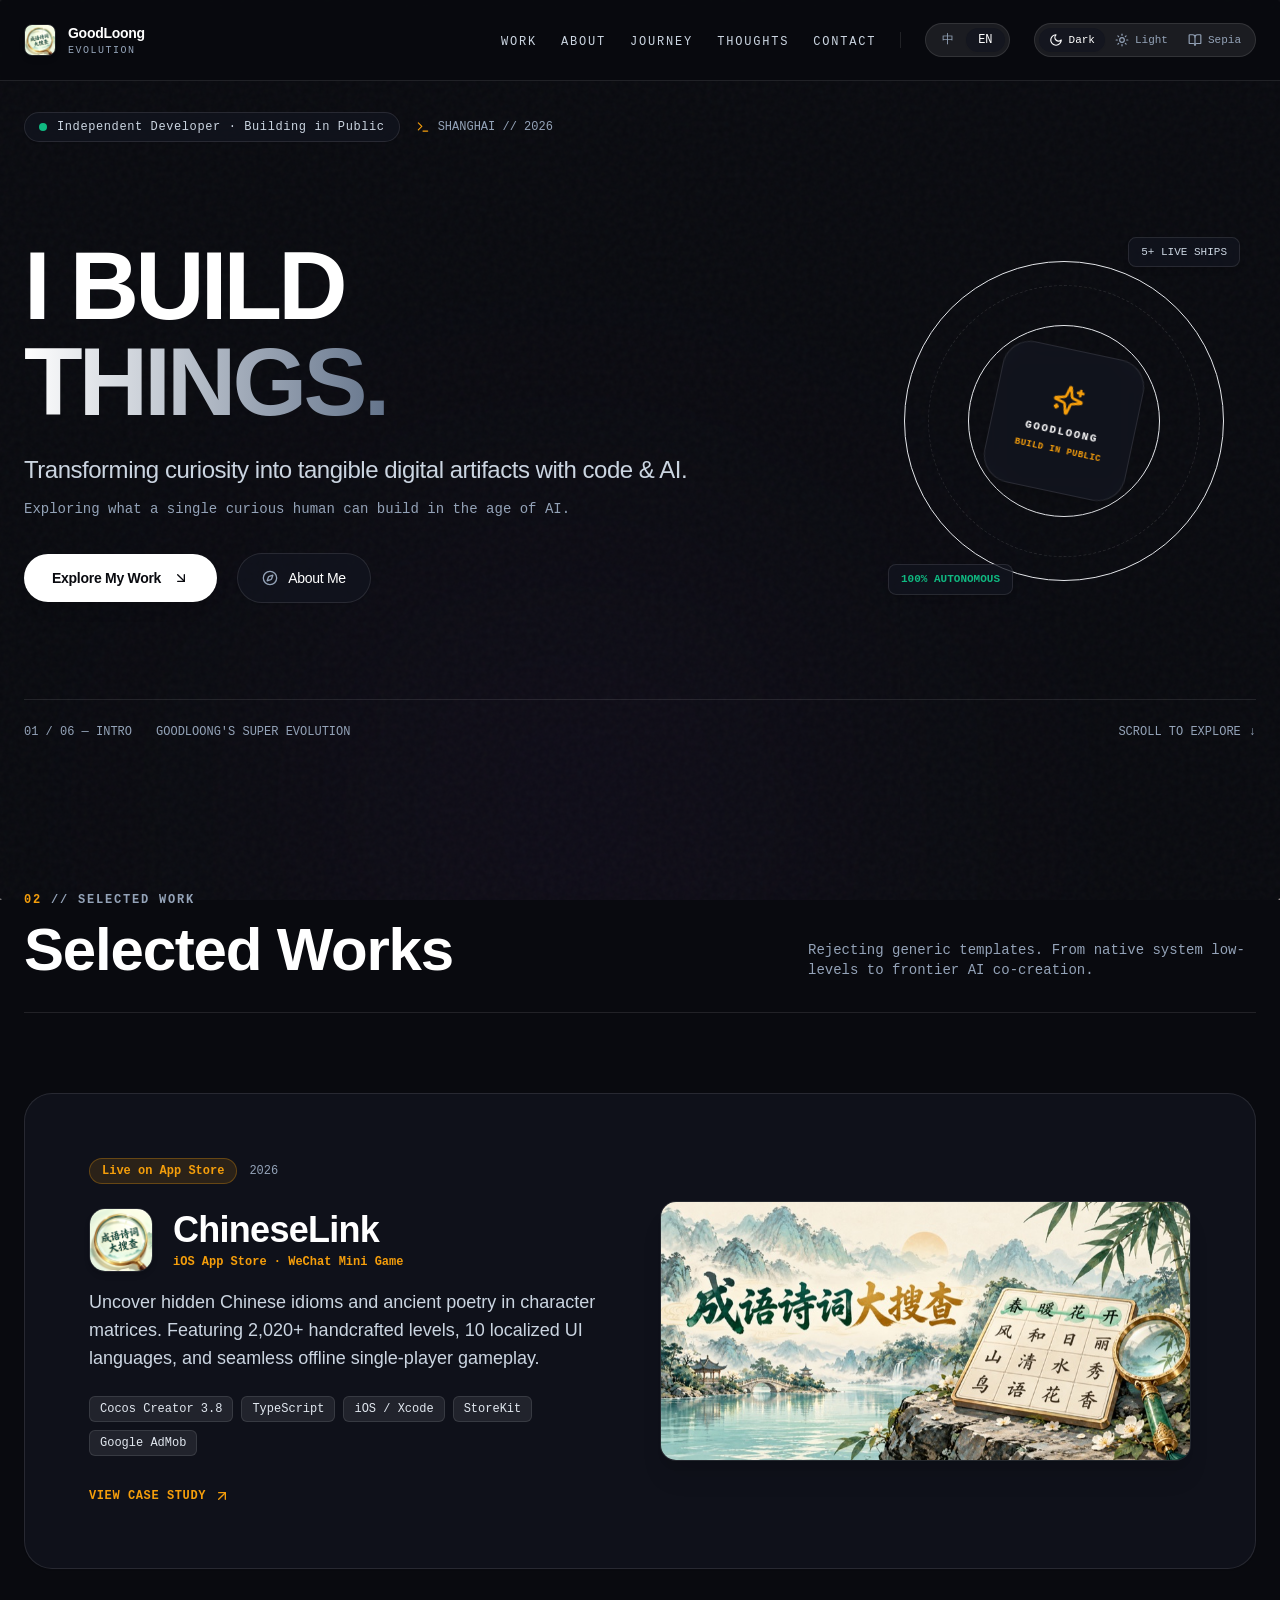
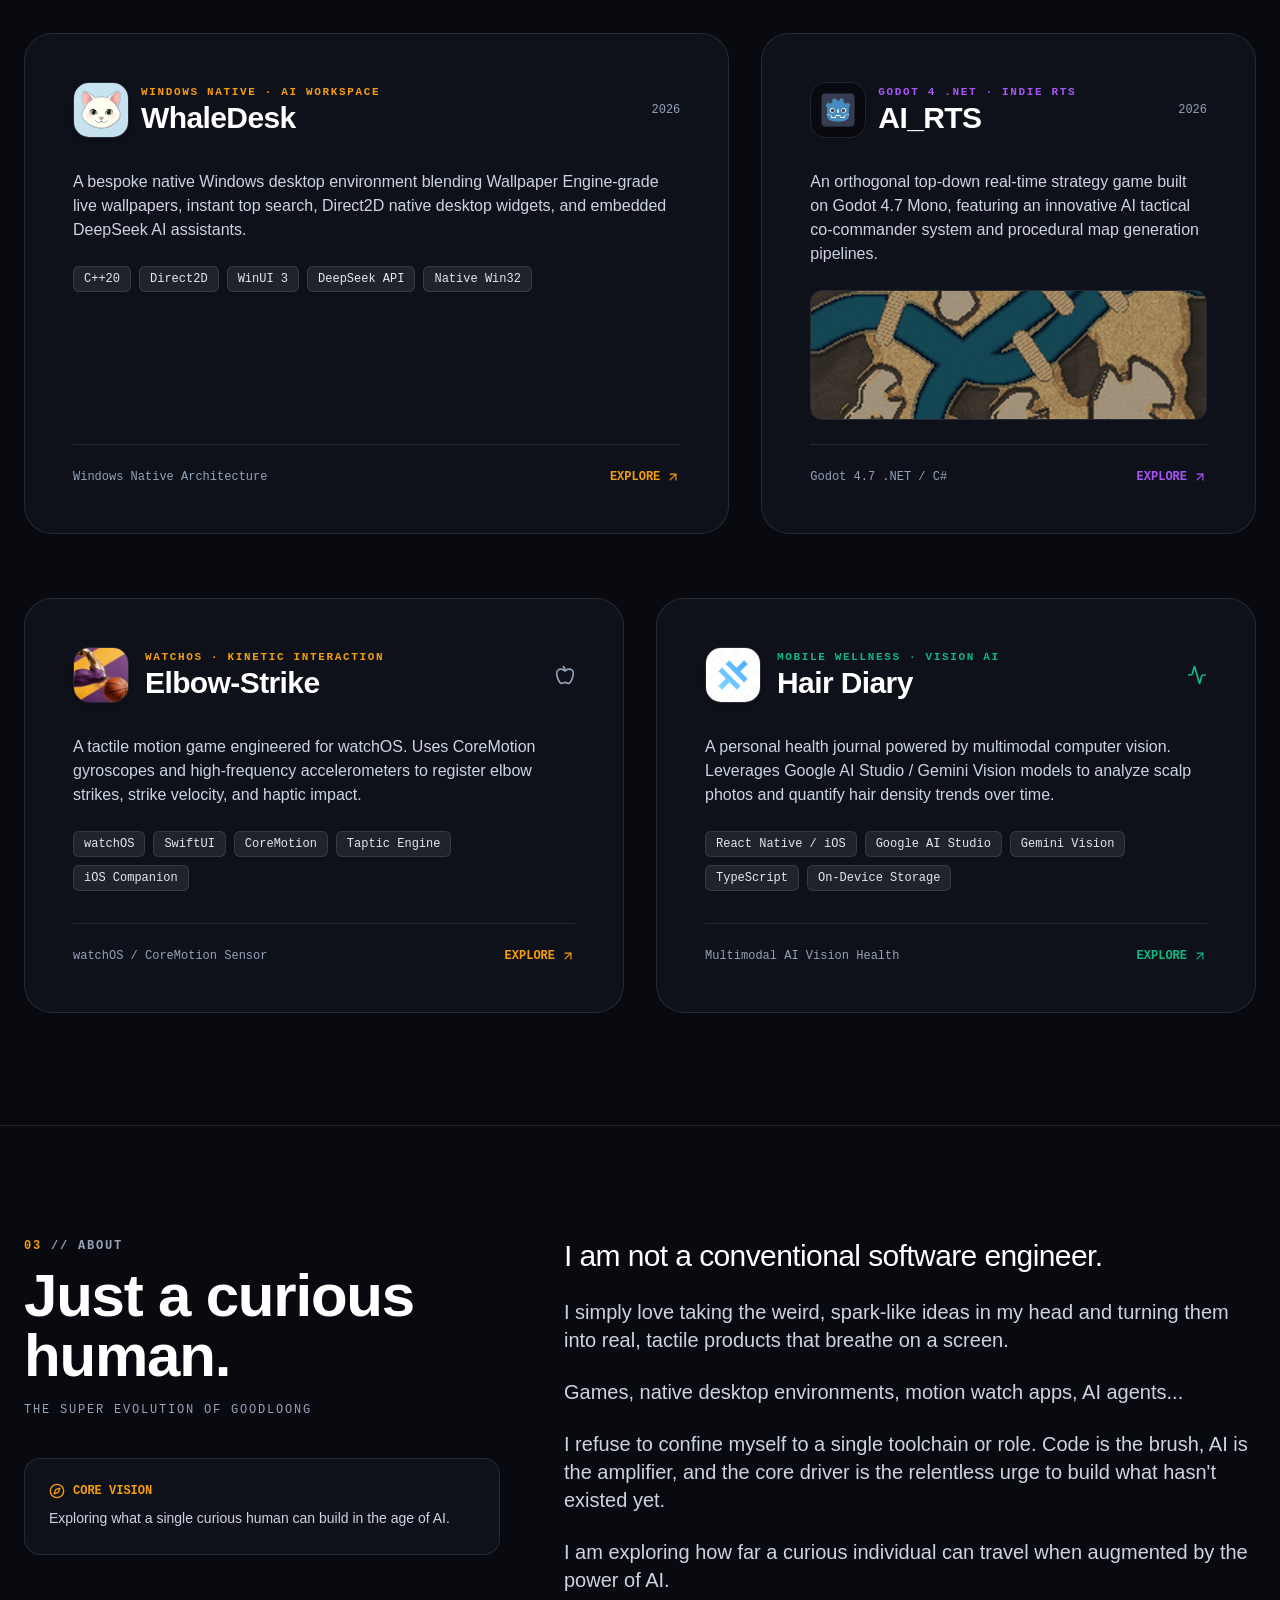
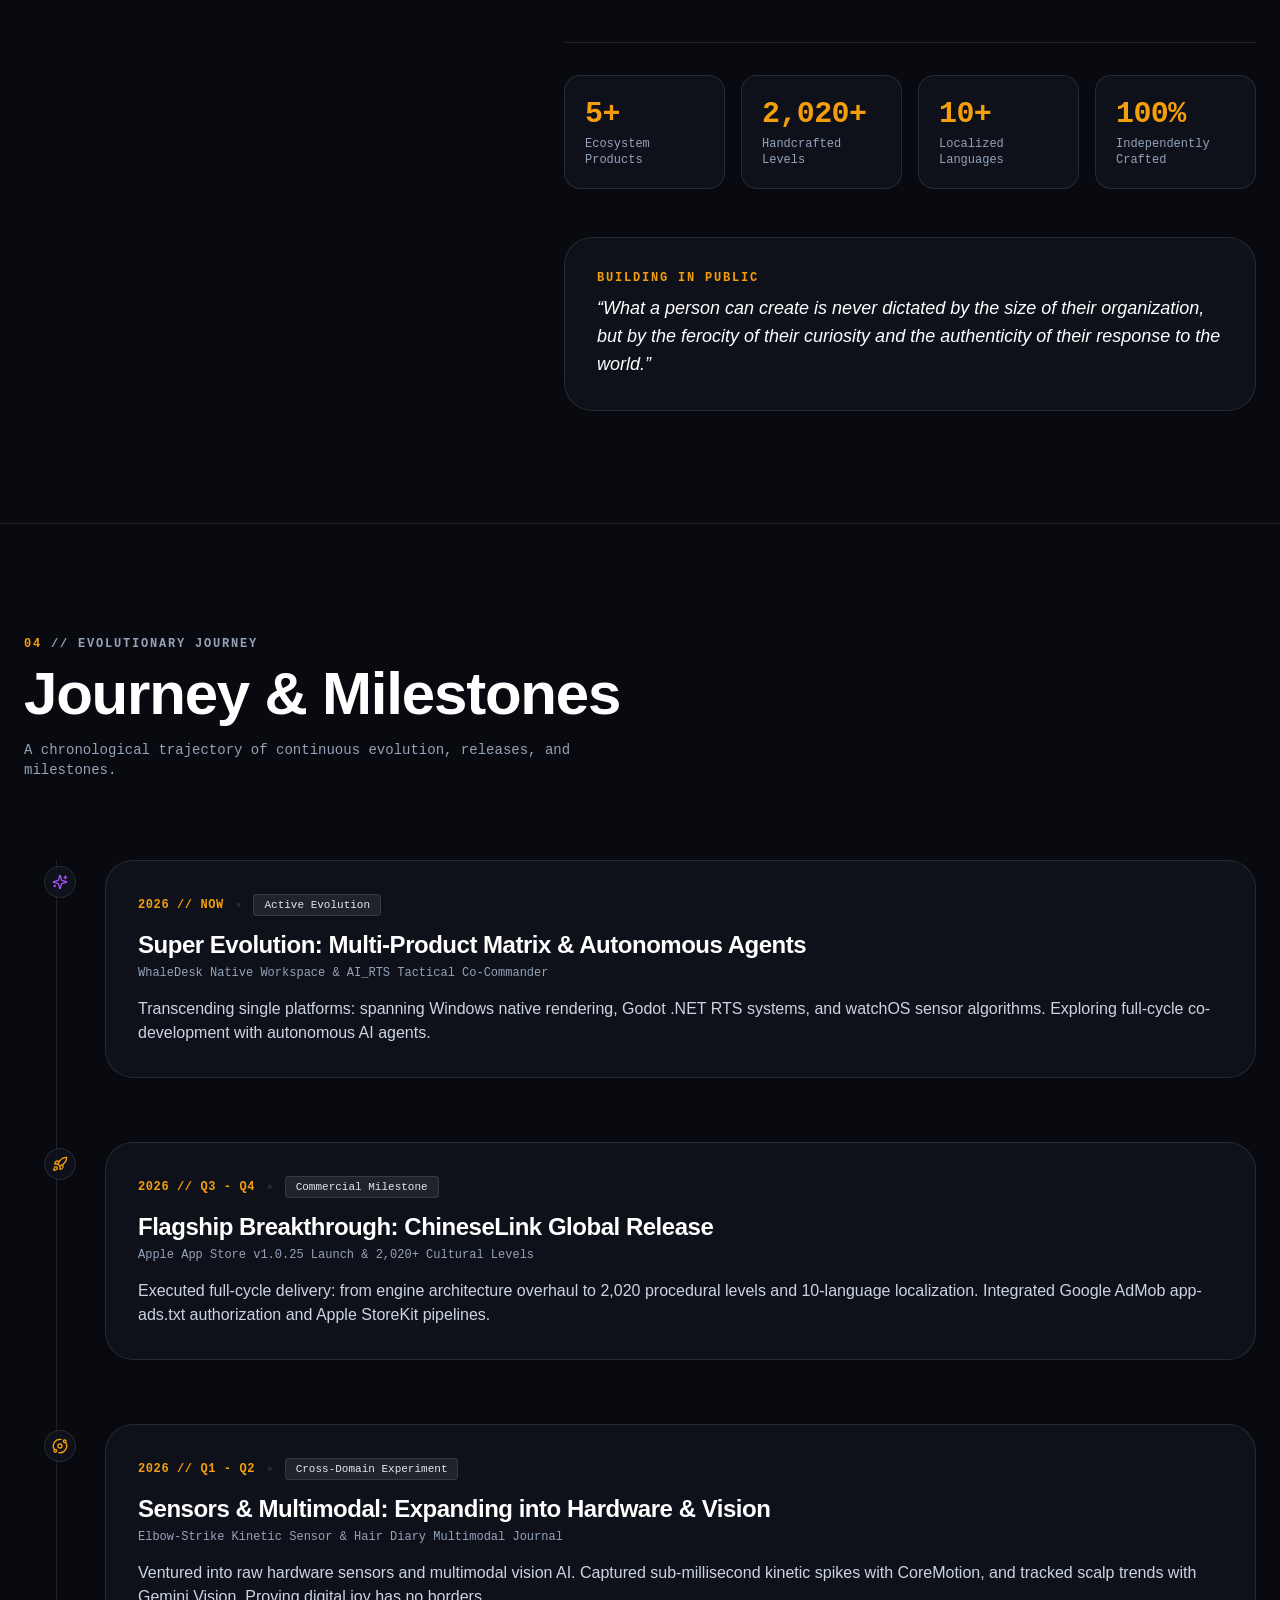
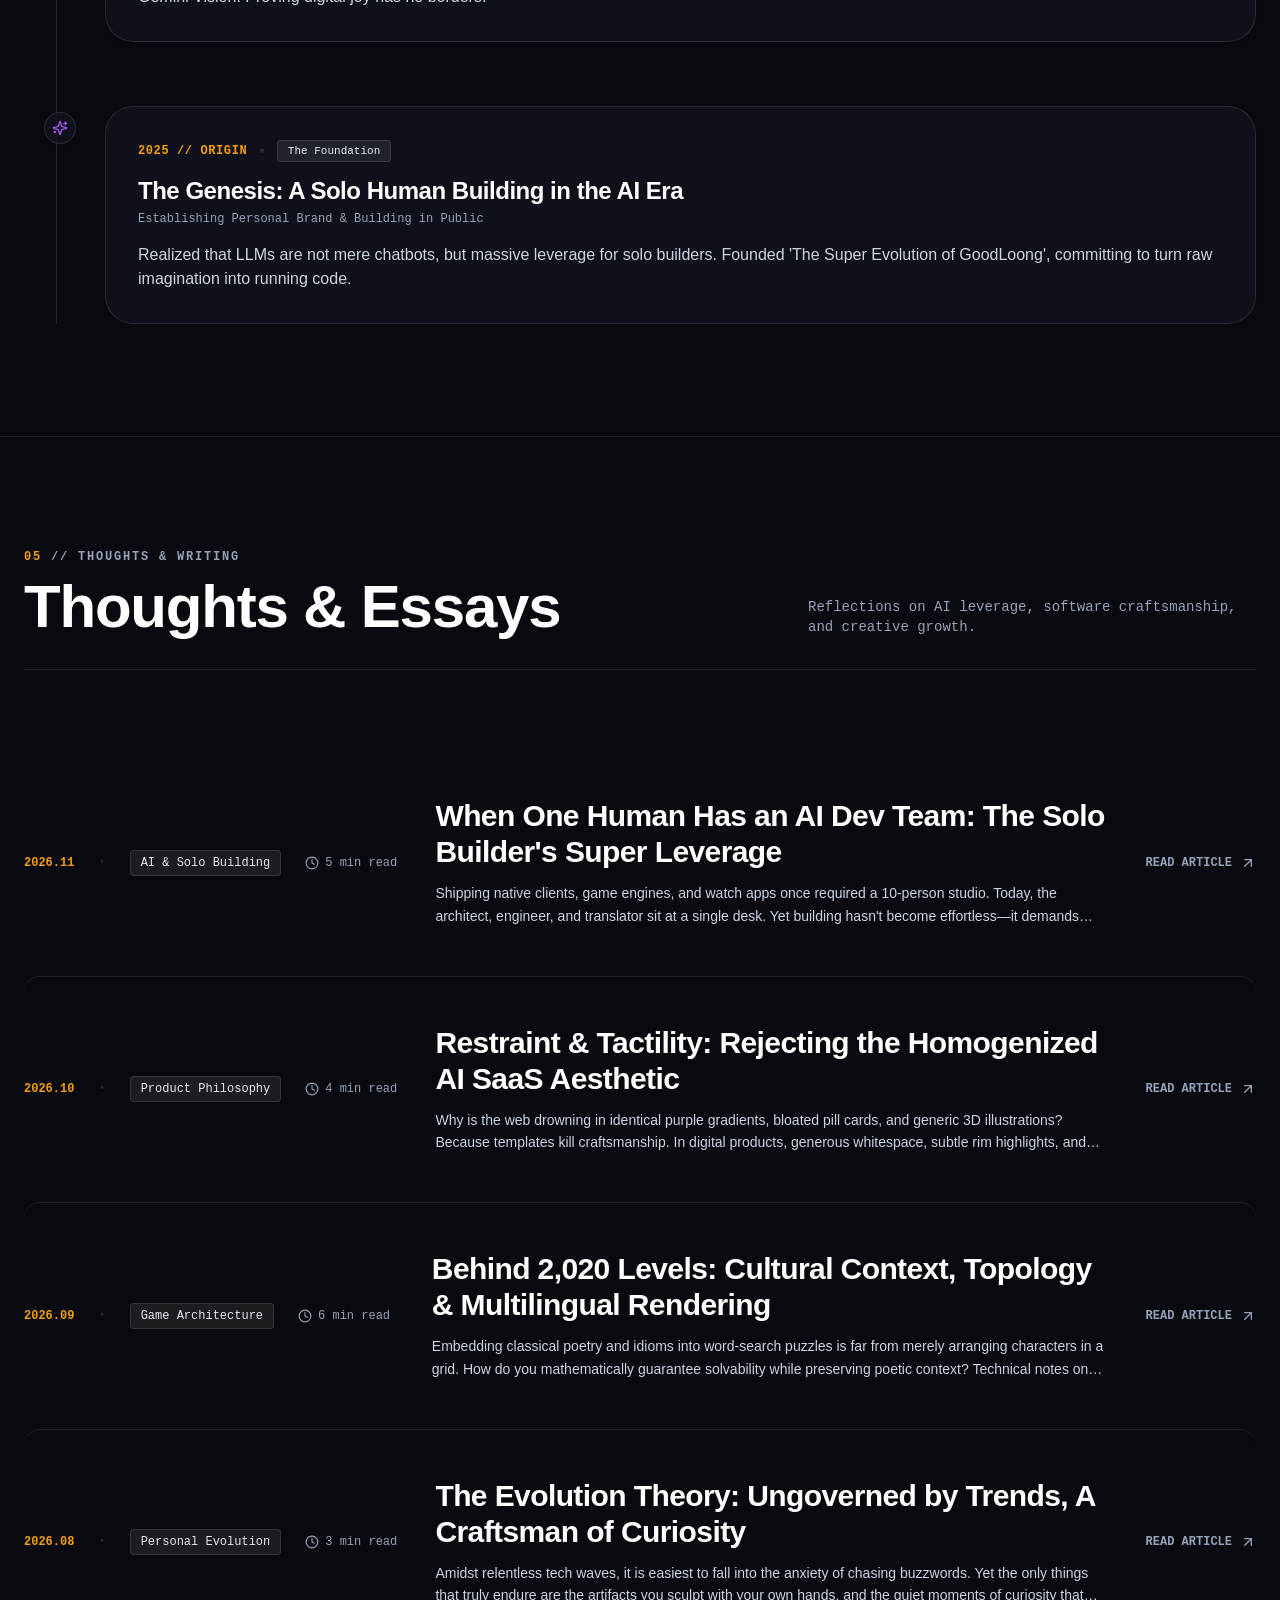
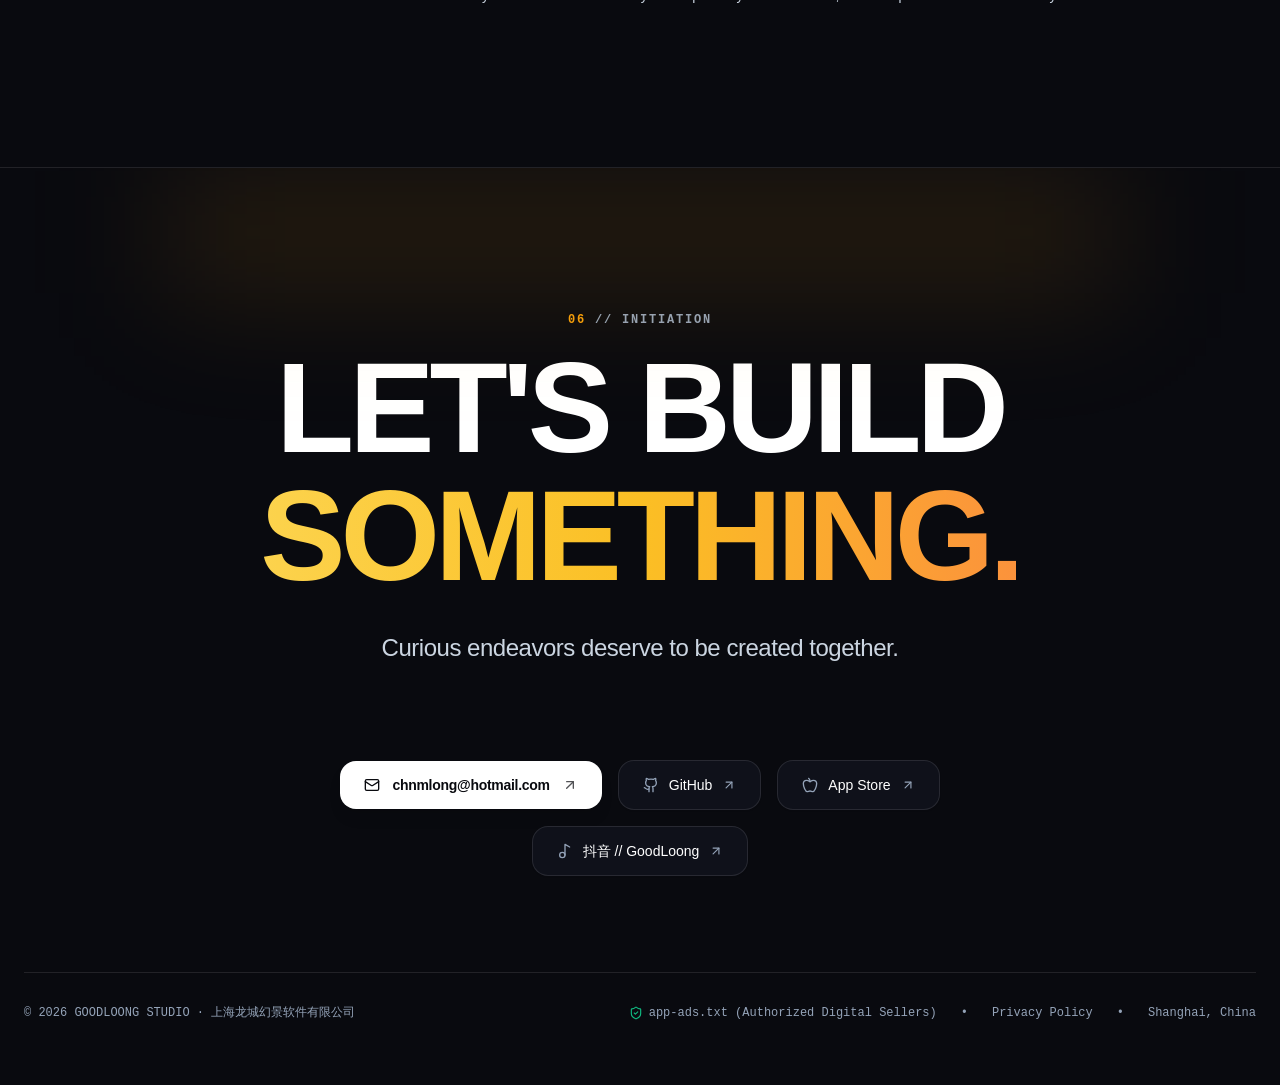
==== commit d0f4d01c: "feat: launch Awwwards-caliber GoodLoong personal brand website with Next.js & Framer Motion" ====
--- a/index.html
+++ b/index.html
@@ -1 +1 @@
-<!DOCTYPE html><html lang="zh-CN" class="dark scroll-smooth"><head><meta charSet="utf-8"/><meta name="viewport" content="width=device-width, initial-scale=1"/><link rel="preload" as="image" href="/images/chineselink-icon.png"/><link rel="preload" as="image" href="/images/chineselink-banner.jpg"/><link rel="preload" as="image" href="/images/whaledesk-icon.png"/><link rel="preload" as="image" href="/images/airts-icon.svg"/><link rel="preload" as="image" href="/images/airts-preview.png"/><link rel="preload" as="image" href="/images/elbowstrike-icon.png"/><link rel="preload" as="image" href="/images/hairdiary-icon.png"/><link rel="stylesheet" href="/_next/static/css/08510866e28087d1.css" data-precedence="next"/><link rel="preload" as="script" fetchPriority="low" href="/_next/static/chunks/webpack-8658fdbc42bfbbae.js"/><script src="/_next/static/chunks/fd9d1056-91aa9495991b9c80.js" async=""></script><script src="/_next/static/chunks/117-db2103dfdeca0efb.js" async=""></script><script src="/_next/static/chunks/main-app-16af84683da16f90.js" async=""></script><script src="/_next/static/chunks/366-4ab0dffbde142927.js" async=""></script><script src="/_next/static/chunks/572-d98a32b96989628b.js" async=""></script><script src="/_next/static/chunks/app/page-2a58c50281cc872e.js" async=""></script><script src="/_next/static/chunks/app/layout-9d216258712e74a4.js" async=""></script><title>古德龙 (GoodLoong) · 独立开发者 &amp; AI Builder</title><meta name="description" content="古德龙的超级进化：探索 AI 时代，一个普通人能够创造什么。独立游戏、原生客户端、AI Agent 创造者作品集与思考札记。"/><link rel="author" href="https://goodloongstudio.github.io"/><meta name="author" content="GoodLoong"/><meta name="keywords" content="古德龙,GoodLoong,独立开发,AI Builder,ChineseLink,成语诗词大搜查,WhaleDesk,AI_RTS,Elbow-Strike,Hair Diary"/><meta property="og:title" content="古德龙 (GoodLoong) · 独立开发者 &amp; AI Builder"/><meta property="og:description" content="探索 AI 时代，一个普通人能够创造什么。独立游戏与原生客户端作品集。"/><meta property="og:url" content="https://goodloongstudio.github.io/"/><meta property="og:site_name" content="GoodLoong Studio"/><meta property="og:locale" content="zh_CN"/><meta property="og:type" content="website"/><meta name="twitter:card" content="summary"/><meta name="twitter:title" content="古德龙 (GoodLoong) · 独立开发者 &amp; AI Builder"/><meta name="twitter:description" content="探索 AI 时代，一个普通人能够创造什么。独立游戏与原生客户端作品集。"/><link rel="icon" href="/images/chineselink-icon.png"/><script src="/_next/static/chunks/polyfills-42372ed130431b0a.js" noModule=""></script></head><body class="antialiased selection:bg-accent-cyan/30 selection:text-white"><div class="fixed inset-0 pointer-events-none z-0 overflow-hidden"><div class="absolute -top-32 -left-32 w-[600px] h-[600px] bg-accent-blue/10 dark:bg-accent-blue/[0.07] rounded-full blur-[140px] animate-pulse"></div><div class="absolute top-1/3 -right-40 w-[550px] h-[550px] bg-accent-cyan/10 dark:bg-accent-cyan/[0.06] rounded-full blur-[160px] animate-float"></div><div class="absolute -bottom-40 left-1/4 w-[500px] h-[500px] bg-accent-purple/10 dark:bg-accent-purple/[0.05] rounded-full blur-[150px]"></div><canvas class="absolute inset-0 block w-full h-full"></canvas><div class="absolute inset-0 opacity-[0.025] dark:opacity-[0.035] mix-blend-overlay pointer-events-none" style="background-image:url(&quot;data:image/svg+xml,%3Csvg viewBox=&#x27;0 0 200 200&#x27; xmlns=&#x27;http://www.w3.org/2000/svg&#x27;%3E%3Cfilter id=&#x27;noiseFilter&#x27;%3E%3CfeTurbulence type=&#x27;fractalNoise&#x27; baseFrequency=&#x27;0.8&#x27; numOctaves=&#x27;3&#x27; stitchTiles=&#x27;stitch&#x27;/%3E%3C/filter%3E%3Crect width=&#x27;100%25&#x27; height=&#x27;100%25&#x27; filter=&#x27;url(%23noiseFilter)&#x27;/%3E%3C/svg%3E&quot;)"></div></div><div class="relative min-h-screen"><nav class="fixed top-0 left-0 right-0 z-40 backdrop-blur-xl bg-theme-nav border-b border-theme-border transition-colors duration-300"><div class="max-w-7xl mx-auto px-6 h-20 flex items-center justify-between"><a href="#" class="flex items-center gap-3 group"><div class="w-8 h-8 rounded-lg overflow-hidden border border-theme-border shadow-md group-hover:scale-105 transition-transform duration-300"><img src="/images/chineselink-icon.png" alt="GoodLoong" class="w-full h-full object-cover"/></div><div class="flex flex-col"><span class="text-sm font-bold tracking-tight text-theme-primary group-hover:text-accent-cyan transition-colors">古德龙</span><span class="text-[10px] font-mono tracking-widest text-theme-muted uppercase">超级进化</span></div></a><div class="hidden md:flex items-center gap-6"><ul class="flex items-center gap-6 list-none"><li><a href="#work" class="text-xs uppercase tracking-widest text-theme-secondary hover:text-theme-primary transition-colors font-mono">作品</a></li><li><a href="#about" class="text-xs uppercase tracking-widest text-theme-secondary hover:text-theme-primary transition-colors font-mono">关于</a></li><li><a href="#journey" class="text-xs uppercase tracking-widest text-theme-secondary hover:text-theme-primary transition-colors font-mono">旅程</a></li><li><a href="#thoughts" class="text-xs uppercase tracking-widest text-theme-secondary hover:text-theme-primary transition-colors font-mono">思考</a></li><li><a href="#contact" class="text-xs uppercase tracking-widest text-theme-secondary hover:text-theme-primary transition-colors font-mono">联系</a></li></ul><div class="h-4 w-[1px] bg-theme-border"></div><div class="flex items-center bg-theme-tag border border-theme-border rounded-full p-1"><button class="px-3 py-1 rounded-full text-xs font-mono font-medium transition-all bg-theme-card text-theme-primary shadow-sm">中</button><button class="px-3 py-1 rounded-full text-xs font-mono font-medium transition-all text-theme-muted hover:text-theme-primary">EN</button></div><div class="flex items-center bg-theme-tag border border-theme-border rounded-full p-1"><button title="深色模式 (曜石黑)" class="px-2.5 py-1 rounded-full text-xs font-mono transition-all flex items-center gap-1.5 bg-theme-card text-theme-primary shadow-sm"><svg xmlns="http://www.w3.org/2000/svg" width="24" height="24" viewBox="0 0 24 24" fill="none" stroke="currentColor" stroke-width="2" stroke-linecap="round" stroke-linejoin="round" class="lucide lucide-moon w-3.5 h-3.5"><path d="M12 3a6 6 0 0 0 9 9 9 9 0 1 1-9-9Z"></path></svg><span class="hidden xl:inline text-[11px]">深色</span></button><button title="白色模式 (极简白)" class="px-2.5 py-1 rounded-full text-xs font-mono transition-all flex items-center gap-1.5 text-theme-muted hover:text-theme-primary"><svg xmlns="http://www.w3.org/2000/svg" width="24" height="24" viewBox="0 0 24 24" fill="none" stroke="currentColor" stroke-width="2" stroke-linecap="round" stroke-linejoin="round" class="lucide lucide-sun w-3.5 h-3.5"><circle cx="12" cy="12" r="4"></circle><path d="M12 2v2"></path><path d="M12 20v2"></path><path d="m4.93 4.93 1.41 1.41"></path><path d="m17.66 17.66 1.41 1.41"></path><path d="M2 12h2"></path><path d="M20 12h2"></path><path d="m6.34 17.66-1.41 1.41"></path><path d="m19.07 4.93-1.41 1.41"></path></svg><span class="hidden xl:inline text-[11px]">白色</span></button><button title="褐色模式 (典雅纸褐)" class="px-2.5 py-1 rounded-full text-xs font-mono transition-all flex items-center gap-1.5 text-theme-muted hover:text-theme-primary"><svg xmlns="http://www.w3.org/2000/svg" width="24" height="24" viewBox="0 0 24 24" fill="none" stroke="currentColor" stroke-width="2" stroke-linecap="round" stroke-linejoin="round" class="lucide lucide-book-open w-3.5 h-3.5"><path d="M12 7v14"></path><path d="M3 18a1 1 0 0 1-1-1V4a1 1 0 0 1 1-1h5a4 4 0 0 1 4 4 4 4 0 0 1 4-4h5a1 1 0 0 1 1 1v13a1 1 0 0 1-1 1h-6a3 3 0 0 0-3 3 3 3 0 0 0-3-3z"></path></svg><span class="hidden xl:inline text-[11px]">褐色</span></button></div></div><div class="flex items-center gap-2 md:hidden"><div class="flex items-center bg-theme-tag border border-theme-border rounded-full p-0.5"><button class="px-2 py-0.5 text-xs font-mono text-theme-primary">中/EN</button></div><div class="flex items-center bg-theme-tag border border-theme-border rounded-full p-0.5"><button class="p-1.5 text-theme-primary" title="Toggle Theme"><svg xmlns="http://www.w3.org/2000/svg" width="24" height="24" viewBox="0 0 24 24" fill="none" stroke="currentColor" stroke-width="2" stroke-linecap="round" stroke-linejoin="round" class="lucide lucide-moon w-4 h-4"><path d="M12 3a6 6 0 0 0 9 9 9 9 0 1 1-9-9Z"></path></svg></button></div><button class="p-2 rounded-xl text-theme-primary hover:bg-theme-tag transition-colors"><svg xmlns="http://www.w3.org/2000/svg" width="24" height="24" viewBox="0 0 24 24" fill="none" stroke="currentColor" stroke-width="2" stroke-linecap="round" stroke-linejoin="round" class="lucide lucide-menu w-6 h-6"><line x1="4" x2="20" y1="12" y2="12"></line><line x1="4" x2="20" y1="6" y2="6"></line><line x1="4" x2="20" y1="18" y2="18"></line></svg></button></div></div></nav><main class="relative z-10"><section class="relative min-h-[680px] lg:min-h-[780px] flex flex-col justify-between pt-24 sm:pt-28 pb-10 px-6 max-w-7xl mx-auto"><div class="flex items-center gap-4 flex-wrap"><div class="inline-flex items-center gap-2.5 px-3.5 py-1.5 rounded-full border border-theme-border bg-theme-card backdrop-blur-md shadow-sm"><span class="w-2 h-2 rounded-full bg-accent-emerald animate-ping"></span><span class="text-xs font-mono tracking-wider text-theme-secondary font-medium">独立开发 · 持续公开创作 (Building in Public)</span></div><div class="hidden sm:inline-flex items-center gap-2 text-xs font-mono text-theme-muted"><svg xmlns="http://www.w3.org/2000/svg" width="24" height="24" viewBox="0 0 24 24" fill="none" stroke="currentColor" stroke-width="2" stroke-linecap="round" stroke-linejoin="round" class="lucide lucide-terminal w-3.5 h-3.5 text-accent-cyan"><polyline points="4 17 10 11 4 5"></polyline><line x1="12" x2="20" y1="19" y2="19"></line></svg><span>SHANGHAI // 2026</span></div></div><div class="my-auto py-8 grid grid-cols-1 lg:grid-cols-12 gap-10 items-center"><div class="lg:col-span-8"><div><h1 class="text-5xl sm:text-6xl md:text-7xl lg:text-8xl font-black tracking-tighter leading-[0.95] text-theme-primary select-none">I BUILD<br/><span class="relative inline-block text-transparent bg-clip-text bg-gradient-to-r from-[var(--color-hero-gradient-from)] to-[var(--color-hero-gradient-to)]">THINGS.</span></h1></div><p class="mt-6 text-xl sm:text-2xl font-light text-theme-secondary max-w-2xl leading-relaxed tracking-tight">用代码、AI 和一点好奇心，创造有趣的东西。</p><p class="mt-3 text-sm font-mono text-theme-muted max-w-xl leading-relaxed">探索 AI 时代，一个普通人能够创造什么。</p><div class="mt-8 flex items-center gap-5 flex-wrap"><a href="#work" class="group relative inline-flex items-center gap-3 px-7 py-3.5 rounded-full bg-theme-btnPrimary text-theme-btnPrimaryText font-semibold text-sm tracking-tight transition-transform duration-300 hover:scale-105 active:scale-95 shadow-lg"><span>探索我的作品</span><svg xmlns="http://www.w3.org/2000/svg" width="24" height="24" viewBox="0 0 24 24" fill="none" stroke="currentColor" stroke-width="2" stroke-linecap="round" stroke-linejoin="round" class="lucide lucide-arrow-down-right w-4 h-4 group-hover:translate-x-0.5 group-hover:translate-y-0.5 transition-transform"><path d="m7 7 10 10"></path><path d="M17 7v10H7"></path></svg></a><a href="#about" class="inline-flex items-center gap-2.5 px-6 py-3.5 rounded-full border border-theme-border bg-theme-card text-theme-primary text-sm font-medium tracking-tight hover:border-accent-cyan/50 hover:bg-theme-cardHover transition-all duration-300 shadow-sm"><svg xmlns="http://www.w3.org/2000/svg" width="24" height="24" viewBox="0 0 24 24" fill="none" stroke="currentColor" stroke-width="2" stroke-linecap="round" stroke-linejoin="round" class="lucide lucide-compass w-4 h-4 text-accent-cyan"><path d="m16.24 7.76-1.804 5.411a2 2 0 0 1-1.265 1.265L7.76 16.24l1.804-5.411a2 2 0 0 1 1.265-1.265z"></path><circle cx="12" cy="12" r="10"></circle></svg><span>关于我</span></a></div></div><div class="lg:col-span-4 relative flex items-center justify-center"><div class="relative w-72 h-72 sm:w-80 sm:h-80 flex items-center justify-center"><div class="absolute inset-0 rounded-full border border-accent-cyan/25 animate-[spin_32s_linear_infinite]"></div><div class="absolute inset-6 rounded-full border border-dashed border-theme-border animate-[spin_24s_linear_infinite_reverse]"></div><div class="absolute inset-16 rounded-full border border-accent-blue/30 animate-[spin_40s_linear_infinite]"></div><div class="relative w-36 h-36 rounded-3xl bg-theme-card border border-theme-border shadow-xl flex flex-col items-center justify-center text-center p-4 transform rotate-12 hover:rotate-0 transition-transform duration-700 group backdrop-blur-md"><svg xmlns="http://www.w3.org/2000/svg" width="24" height="24" viewBox="0 0 24 24" fill="none" stroke="currentColor" stroke-width="2" stroke-linecap="round" stroke-linejoin="round" class="lucide lucide-sparkles w-8 h-8 text-accent-cyan mb-2 group-hover:scale-110 transition-transform"><path d="M9.937 15.5A2 2 0 0 0 8.5 14.063l-6.135-1.582a.5.5 0 0 1 0-.962L8.5 9.936A2 2 0 0 0 9.937 8.5l1.582-6.135a.5.5 0 0 1 .963 0L14.063 8.5A2 2 0 0 0 15.5 9.937l6.135 1.581a.5.5 0 0 1 0 .964L15.5 14.063a2 2 0 0 0-1.437 1.437l-1.582 6.135a.5.5 0 0 1-.963 0z"></path><path d="M20 3v4"></path><path d="M22 5h-4"></path><path d="M4 17v2"></path><path d="M5 18H3"></path></svg><span class="text-[11px] font-mono font-bold tracking-widest text-theme-primary uppercase">GOODLOONG</span><span class="text-[9px] font-mono font-semibold tracking-wider text-accent-cyan mt-1">BUILD IN PUBLIC</span></div><div class="absolute -top-4 -right-4 px-3 py-1.5 rounded-lg border border-theme-border bg-theme-card text-[11px] font-mono text-theme-secondary shadow-md font-medium">5+ LIVE SHIPS</div><div class="absolute -bottom-2 -left-4 px-3 py-1.5 rounded-lg border border-theme-border bg-theme-card text-[11px] font-mono text-accent-emerald shadow-md font-semibold">100% AUTONOMOUS</div></div></div></div><div class="flex items-center justify-between border-t border-theme-border pt-6 text-xs font-mono text-theme-muted"><div class="flex items-center gap-6"><span>01 / 06 — INTRO</span><span class="hidden sm:inline font-medium">GOODLOONG&#x27;S SUPER EVOLUTION</span></div><div class="flex items-center gap-2"><span>SCROLL TO EXPLORE</span><span class="inline-block animate-bounce">↓</span></div></div></section><section id="work" class="py-28 px-6 max-w-7xl mx-auto relative z-10"><div class="flex flex-col md:flex-row md:items-end justify-between mb-20 pb-8 border-b border-theme-border"><div><span class="text-xs font-mono tracking-widest text-accent-cyan uppercase block mb-3 font-semibold">02 // SELECTED WORK</span><h2 class="text-4xl sm:text-5xl md:text-6xl font-black tracking-tight text-theme-primary">精选作品</h2></div><p class="mt-4 md:mt-0 text-sm font-mono text-theme-muted max-w-md">拒绝同质化模版。从原生系统底层到前沿 AI 协同，每一个项目都是一次独特的数字建造。</p></div><div class="space-y-16"><article data-cursor="view" data-cursor-text="EXPLORE" class="group relative rounded-3xl bg-theme-card hover:bg-theme-cardHover border border-theme-border hover:border-accent-blue/50 transition-all duration-500 overflow-hidden cursor-pointer p-8 sm:p-12 md:p-16 hover:-translate-y-1 shadow-sm hover:shadow-2xl"><div class="grid grid-cols-1 lg:grid-cols-12 gap-10 items-center"><div class="lg:col-span-6 flex flex-col justify-between"><div><div class="flex items-center gap-3 mb-6"><span class="px-3 py-1 rounded-full text-xs font-mono font-semibold bg-accent-blue/10 border border-accent-blue/30 text-accent-blue">官方上架 · 旗舰</span><span class="text-xs font-mono text-theme-muted">2026</span></div><div class="flex items-center gap-5 mb-4"><img src="/images/chineselink-icon.png" alt="ChineseLink" class="w-16 h-16 rounded-2xl border border-theme-border shadow-md object-cover group-hover:scale-105 transition-transform duration-500"/><div><h3 class="text-3xl sm:text-4xl font-extrabold tracking-tight text-theme-primary group-hover:text-accent-blue transition-colors">ChineseLink</h3><p class="text-xs font-mono text-accent-cyan mt-1 font-semibold">iOS App Store · WeChat Mini Game</p></div></div><p class="text-theme-secondary text-base sm:text-lg font-light leading-relaxed mt-4">在方寸字阵中，寻味成语与千古诗词。横竖斜向滑动连词，拥有 2,020+ 精编主线关卡、10 种全球语言本地化与单机离线畅玩体验。</p><div class="flex flex-wrap gap-2 mt-6"><span class="px-2.5 py-1 rounded-md text-xs font-mono bg-theme-tag border border-theme-border text-theme-tagText font-medium">Cocos Creator 3.8</span><span class="px-2.5 py-1 rounded-md text-xs font-mono bg-theme-tag border border-theme-border text-theme-tagText font-medium">TypeScript</span><span class="px-2.5 py-1 rounded-md text-xs font-mono bg-theme-tag border border-theme-border text-theme-tagText font-medium">iOS / Xcode</span><span class="px-2.5 py-1 rounded-md text-xs font-mono bg-theme-tag border border-theme-border text-theme-tagText font-medium">StoreKit</span><span class="px-2.5 py-1 rounded-md text-xs font-mono bg-theme-tag border border-theme-border text-theme-tagText font-medium">Google AdMob</span></div></div><div class="mt-8 flex items-center gap-4"><span class="inline-flex items-center gap-2 text-xs font-mono font-bold tracking-wider text-accent-blue group-hover:translate-x-1 transition-transform"><span>查看详情与架构</span><svg xmlns="http://www.w3.org/2000/svg" width="24" height="24" viewBox="0 0 24 24" fill="none" stroke="currentColor" stroke-width="2" stroke-linecap="round" stroke-linejoin="round" class="lucide lucide-arrow-up-right w-4 h-4"><path d="M7 7h10v10"></path><path d="M7 17 17 7"></path></svg></span></div></div><div class="lg:col-span-6 relative"><div class="rounded-2xl overflow-hidden border border-theme-border shadow-xl bg-black/10 group-hover:scale-[1.02] transition-transform duration-700"><img src="/images/chineselink-banner.jpg" alt="ChineseLink" class="w-full h-auto object-cover"/></div></div></div></article><div class="grid grid-cols-1 lg:grid-cols-12 gap-8"><article data-cursor="view" data-cursor-text="CASE" class="lg:col-span-7 group rounded-3xl bg-theme-card hover:bg-theme-cardHover border border-theme-border hover:border-accent-cyan/50 transition-all duration-500 overflow-hidden cursor-pointer p-8 sm:p-12 flex flex-col justify-between hover:-translate-y-1 shadow-sm hover:shadow-2xl"><div><div class="flex items-center justify-between mb-8"><div class="flex items-center gap-3"><img src="/images/whaledesk-icon.png" alt="WhaleDesk" class="w-14 h-14 rounded-2xl border border-theme-border shadow-md object-cover"/><div><span class="text-[11px] font-mono tracking-widest text-accent-cyan uppercase block font-semibold">Windows 原生桌面 · AI Agent</span><h3 class="text-2xl sm:text-3xl font-extrabold tracking-tight text-theme-primary group-hover:text-accent-cyan transition-colors">WhaleDesk</h3></div></div><span class="text-xs font-mono text-theme-muted">2026</span></div><p class="text-theme-secondary text-sm sm:text-base font-light leading-relaxed mb-6">专为 Windows 深度定制的原生 AI 智能桌面系统。集成 Wallpaper Engine 级原生动态壁纸引擎、全局极速搜索、Direct2D 桌面小组件与 DeepSeek / Pi 智能工作台。</p><div class="flex flex-wrap gap-2 mb-8"><span class="px-2.5 py-1 rounded-md text-xs font-mono bg-theme-tag border border-theme-border text-theme-tagText font-medium">C++20</span><span class="px-2.5 py-1 rounded-md text-xs font-mono bg-theme-tag border border-theme-border text-theme-tagText font-medium">Direct2D</span><span class="px-2.5 py-1 rounded-md text-xs font-mono bg-theme-tag border border-theme-border text-theme-tagText font-medium">WinUI 3</span><span class="px-2.5 py-1 rounded-md text-xs font-mono bg-theme-tag border border-theme-border text-theme-tagText font-medium">DeepSeek API</span><span class="px-2.5 py-1 rounded-md text-xs font-mono bg-theme-tag border border-theme-border text-theme-tagText font-medium">Native Win32</span></div></div><div class="pt-6 border-t border-theme-border flex items-center justify-between"><span class="text-xs font-mono text-theme-muted font-medium">Windows 原生 / Direct2D</span><span class="inline-flex items-center gap-1.5 text-xs font-mono font-bold text-accent-cyan group-hover:translate-x-1 transition-transform"><span>探索</span><svg xmlns="http://www.w3.org/2000/svg" width="24" height="24" viewBox="0 0 24 24" fill="none" stroke="currentColor" stroke-width="2" stroke-linecap="round" stroke-linejoin="round" class="lucide lucide-arrow-up-right w-3.5 h-3.5"><path d="M7 7h10v10"></path><path d="M7 17 17 7"></path></svg></span></div></article><article data-cursor="view" data-cursor-text="TACTICS" class="lg:col-span-5 group rounded-3xl bg-theme-card hover:bg-theme-cardHover border border-theme-border hover:border-accent-purple/50 transition-all duration-500 overflow-hidden cursor-pointer p-8 sm:p-12 flex flex-col justify-between hover:-translate-y-1 shadow-sm hover:shadow-2xl"><div><div class="flex items-center justify-between mb-8"><div class="flex items-center gap-3"><div class="w-14 h-14 rounded-2xl bg-black/10 dark:bg-black/40 border border-theme-border p-2.5 flex items-center justify-center"><img src="/images/airts-icon.svg" alt="AI_RTS" class="w-full h-full object-contain"/></div><div><span class="text-[11px] font-mono tracking-widest text-accent-purple uppercase block font-semibold">Godot 4 .NET · 独立游戏</span><h3 class="text-2xl sm:text-3xl font-extrabold tracking-tight text-theme-primary group-hover:text-accent-purple transition-colors">AI_RTS</h3></div></div><span class="text-xs font-mono text-theme-muted">2026</span></div><p class="text-theme-secondary text-sm sm:text-base font-light leading-relaxed mb-6">基于 Godot 4.7 Mono 正交俯视架构的即时战略游戏。创新引入 LLM / 强化学习战术 AI 副官系统与自动化地图程序生成管线。</p><div class="rounded-xl overflow-hidden border border-theme-border mb-6"><img src="/images/airts-preview.png" alt="AI_RTS map preview" class="w-full h-32 object-cover group-hover:scale-105 transition-transform duration-500"/></div></div><div class="pt-6 border-t border-theme-border flex items-center justify-between"><span class="text-xs font-mono text-theme-muted font-medium">Godot 4.7 Mono / C#</span><span class="inline-flex items-center gap-1.5 text-xs font-mono font-bold text-accent-purple group-hover:translate-x-1 transition-transform"><span>探索</span><svg xmlns="http://www.w3.org/2000/svg" width="24" height="24" viewBox="0 0 24 24" fill="none" stroke="currentColor" stroke-width="2" stroke-linecap="round" stroke-linejoin="round" class="lucide lucide-arrow-up-right w-3.5 h-3.5"><path d="M7 7h10v10"></path><path d="M7 17 17 7"></path></svg></span></div></article></div><div class="grid grid-cols-1 lg:grid-cols-12 gap-8"><article data-cursor="view" data-cursor-text="WATCH" class="lg:col-span-6 group rounded-3xl bg-theme-card hover:bg-theme-cardHover border border-theme-border hover:border-accent-amber/50 transition-all duration-500 overflow-hidden cursor-pointer p-8 sm:p-12 flex flex-col justify-between hover:-translate-y-1 shadow-sm hover:shadow-2xl"><div><div class="flex items-center justify-between mb-8"><div class="flex items-center gap-4"><img src="/images/elbowstrike-icon.png" alt="Elbow-Strike" class="w-14 h-14 rounded-2xl border border-theme-border shadow-md object-cover"/><div><span class="text-[11px] font-mono tracking-widest text-accent-amber uppercase block font-semibold">watchOS · 体感交互</span><h3 class="text-2xl sm:text-3xl font-extrabold tracking-tight text-theme-primary group-hover:text-accent-amber transition-colors">Elbow-Strike</h3></div></div><svg xmlns="http://www.w3.org/2000/svg" width="24" height="24" viewBox="0 0 24 24" fill="none" stroke="currentColor" stroke-width="2" stroke-linecap="round" stroke-linejoin="round" class="lucide lucide-apple w-5 h-5 text-theme-muted"><path d="M12 20.94c1.5 0 2.75 1.06 4 1.06 3 0 6-8 6-12.22A4.91 4.91 0 0 0 17 5c-2.22 0-4 1.44-5 2-1-.56-2.78-2-5-2a4.9 4.9 0 0 0-5 4.78C2 14 5 22 8 22c1.25 0 2.5-1.06 4-1.06Z"></path><path d="M10 2c1 .5 2 2 2 5"></path></svg></div><p class="text-theme-secondary text-sm sm:text-base font-light leading-relaxed mb-6">基于 watchOS 与 CoreMotion 传感器深度研发的腕上趣味体感应用。利用陀螺仪与加速度计实时检测肘击速度与打击力度，伴随震撼触觉反馈与动效。</p><div class="flex flex-wrap gap-2 mb-8"><span class="px-2.5 py-1 rounded-md text-xs font-mono bg-theme-tag border border-theme-border text-theme-tagText font-medium">watchOS</span><span class="px-2.5 py-1 rounded-md text-xs font-mono bg-theme-tag border border-theme-border text-theme-tagText font-medium">SwiftUI</span><span class="px-2.5 py-1 rounded-md text-xs font-mono bg-theme-tag border border-theme-border text-theme-tagText font-medium">CoreMotion</span><span class="px-2.5 py-1 rounded-md text-xs font-mono bg-theme-tag border border-theme-border text-theme-tagText font-medium">Taptic Engine</span><span class="px-2.5 py-1 rounded-md text-xs font-mono bg-theme-tag border border-theme-border text-theme-tagText font-medium">iOS Companion</span></div></div><div class="pt-6 border-t border-theme-border flex items-center justify-between"><span class="text-xs font-mono text-theme-muted font-medium">watchOS / CoreMotion</span><span class="inline-flex items-center gap-1.5 text-xs font-mono font-bold text-accent-amber group-hover:translate-x-1 transition-transform"><span>探索</span><svg xmlns="http://www.w3.org/2000/svg" width="24" height="24" viewBox="0 0 24 24" fill="none" stroke="currentColor" stroke-width="2" stroke-linecap="round" stroke-linejoin="round" class="lucide lucide-arrow-up-right w-3.5 h-3.5"><path d="M7 7h10v10"></path><path d="M7 17 17 7"></path></svg></span></div></article><article data-cursor="view" data-cursor-text="VISION" class="lg:col-span-6 group rounded-3xl bg-theme-card hover:bg-theme-cardHover border border-theme-border hover:border-accent-emerald/50 transition-all duration-500 overflow-hidden cursor-pointer p-8 sm:p-12 flex flex-col justify-between hover:-translate-y-1 shadow-sm hover:shadow-2xl"><div><div class="flex items-center justify-between mb-8"><div class="flex items-center gap-4"><img src="/images/hairdiary-icon.png" alt="Hair Diary" class="w-14 h-14 rounded-2xl border border-theme-border shadow-md object-cover"/><div><span class="text-[11px] font-mono tracking-widest text-accent-emerald uppercase block font-semibold">移动健康 · 多模态 AI</span><h3 class="text-2xl sm:text-3xl font-extrabold tracking-tight text-theme-primary group-hover:text-accent-emerald transition-colors">Hair Diary</h3></div></div><svg xmlns="http://www.w3.org/2000/svg" width="24" height="24" viewBox="0 0 24 24" fill="none" stroke="currentColor" stroke-width="2" stroke-linecap="round" stroke-linejoin="round" class="lucide lucide-activity w-5 h-5 text-accent-emerald"><path d="M22 12h-2.48a2 2 0 0 0-1.93 1.46l-2.35 8.36a.25.25 0 0 1-.48 0L9.24 2.18a.25.25 0 0 0-.48 0l-2.35 8.36A2 2 0 0 1 4.49 12H2"></path></svg></div><p class="text-theme-secondary text-sm sm:text-base font-light leading-relaxed mb-6">结合多模态计算机视觉的个人健康记录工具。借助 Google AI Studio / Gemini Vision 算法分析头皮与发质微观照片，量化发质密度与头皮状态变化趋势。</p><div class="flex flex-wrap gap-2 mb-8"><span class="px-2.5 py-1 rounded-md text-xs font-mono bg-theme-tag border border-theme-border text-theme-tagText font-medium">React Native / iOS</span><span class="px-2.5 py-1 rounded-md text-xs font-mono bg-theme-tag border border-theme-border text-theme-tagText font-medium">Google AI Studio</span><span class="px-2.5 py-1 rounded-md text-xs font-mono bg-theme-tag border border-theme-border text-theme-tagText font-medium">Gemini Vision</span><span class="px-2.5 py-1 rounded-md text-xs font-mono bg-theme-tag border border-theme-border text-theme-tagText font-medium">TypeScript</span><span class="px-2.5 py-1 rounded-md text-xs font-mono bg-theme-tag border border-theme-border text-theme-tagText font-medium">On-Device Storage</span></div></div><div class="pt-6 border-t border-theme-border flex items-center justify-between"><span class="text-xs font-mono text-theme-muted font-medium">多模态 AI 视觉分析</span><span class="inline-flex items-center gap-1.5 text-xs font-mono font-bold text-accent-emerald group-hover:translate-x-1 transition-transform"><span>探索</span><svg xmlns="http://www.w3.org/2000/svg" width="24" height="24" viewBox="0 0 24 24" fill="none" stroke="currentColor" stroke-width="2" stroke-linecap="round" stroke-linejoin="round" class="lucide lucide-arrow-up-right w-3.5 h-3.5"><path d="M7 7h10v10"></path><path d="M7 17 17 7"></path></svg></span></div></article></div></div></section><section id="about" class="py-28 px-6 max-w-7xl mx-auto relative z-10 border-t border-theme-border"><div class="grid grid-cols-1 lg:grid-cols-12 gap-16 items-start"><div class="lg:col-span-5 lg:sticky lg:top-32"><span class="text-xs font-mono tracking-widest text-accent-cyan uppercase block mb-3 font-semibold">03 // ABOUT</span><h2 class="text-4xl sm:text-5xl md:text-6xl font-black tracking-tight text-theme-primary leading-[1.05]">Just a curious human.</h2><p class="mt-4 text-xs font-mono tracking-widest text-theme-muted uppercase font-medium">古德龙的超级进化 · 个人宣言</p><div class="mt-10 p-6 rounded-2xl bg-theme-card border border-theme-border backdrop-blur-md shadow-sm"><div class="flex items-center gap-2 text-accent-cyan text-xs font-mono mb-2 font-bold"><svg xmlns="http://www.w3.org/2000/svg" width="24" height="24" viewBox="0 0 24 24" fill="none" stroke="currentColor" stroke-width="2" stroke-linecap="round" stroke-linejoin="round" class="lucide lucide-compass w-4 h-4"><path d="m16.24 7.76-1.804 5.411a2 2 0 0 1-1.265 1.265L7.76 16.24l1.804-5.411a2 2 0 0 1 1.265-1.265z"></path><circle cx="12" cy="12" r="10"></circle></svg><span>CORE VISION</span></div><p class="text-sm text-theme-secondary leading-relaxed font-light">探索 AI 时代，一个普通人能够创造什么。</p></div></div><div class="lg:col-span-7 space-y-12"><div class="space-y-6 text-lg sm:text-xl font-light text-theme-secondary leading-relaxed"><p class="text-2xl sm:text-3xl font-normal text-theme-primary tracking-tight">我不是传统意义上的程序员。</p><p class="">我喜欢把脑海里那些奇怪的想法，变成真正可以运行的产品。</p><p class="">游戏、桌面工具、体感应用、AI Agent……</p><p class="">我不把自己局限在某一种单一技术栈或角色标签里。代码是画笔，AI 是放大器，最重要的是那股想把未见之物带到现实里的执念。</p><p class="">我正在探索，一个普通人借助 AI，究竟能够走多远。</p></div><div class="grid grid-cols-2 sm:grid-cols-4 gap-4 pt-8 border-t border-theme-border"><div class="p-5 rounded-2xl bg-theme-card border border-theme-border shadow-sm"><span class="text-2xl sm:text-3xl font-black tracking-tight text-accent-cyan block font-mono">5+</span><span class="text-xs font-mono text-theme-muted mt-1 block font-medium">核心产品生态</span></div><div class="p-5 rounded-2xl bg-theme-card border border-theme-border shadow-sm"><span class="text-2xl sm:text-3xl font-black tracking-tight text-accent-cyan block font-mono">2,020+</span><span class="text-xs font-mono text-theme-muted mt-1 block font-medium">主线游戏关卡</span></div><div class="p-5 rounded-2xl bg-theme-card border border-theme-border shadow-sm"><span class="text-2xl sm:text-3xl font-black tracking-tight text-accent-cyan block font-mono">10+</span><span class="text-xs font-mono text-theme-muted mt-1 block font-medium">国际化语言适配</span></div><div class="p-5 rounded-2xl bg-theme-card border border-theme-border shadow-sm"><span class="text-2xl sm:text-3xl font-black tracking-tight text-accent-cyan block font-mono">100%</span><span class="text-xs font-mono text-theme-muted mt-1 block font-medium">独立设计与构建</span></div></div><div class="p-8 rounded-3xl bg-theme-card border border-theme-border shadow-sm"><span class="text-xs font-mono tracking-widest text-accent-blue uppercase block mb-2 font-bold">BUILDING IN PUBLIC</span><p class="text-base sm:text-lg text-theme-primary font-medium italic">“一个人能创造什么，不取决于他所处的组织规模，而取决于他的好奇心有多强烈，以及他对世界的回应有多真诚。”</p></div></div></div></section><section id="journey" class="py-28 px-6 max-w-7xl mx-auto relative z-10 border-t border-theme-border"><div class="mb-20"><span class="text-xs font-mono tracking-widest text-accent-cyan uppercase block mb-3 font-semibold">04 // EVOLUTIONARY JOURNEY</span><h2 class="text-4xl sm:text-5xl md:text-6xl font-black tracking-tight text-theme-primary">创作旅程</h2><p class="mt-4 text-sm font-mono text-theme-muted max-w-xl">一条持续进化的数字轨迹。记录独立开发中的每一个产品发布、技术突围与关键里程碑。</p></div><div class="relative border-l border-theme-border ml-4 sm:ml-8 pl-8 sm:pl-12 space-y-16"><div class="relative group"><div class="absolute -left-[45px] sm:-left-[61px] top-1.5 flex items-center justify-center w-8 h-8 rounded-full bg-theme-card border border-theme-border group-hover:border-accent-cyan group-hover:scale-110 transition-all duration-300 shadow-sm"><svg xmlns="http://www.w3.org/2000/svg" width="24" height="24" viewBox="0 0 24 24" fill="none" stroke="currentColor" stroke-width="2" stroke-linecap="round" stroke-linejoin="round" class="lucide lucide-sparkles w-4 h-4 text-accent-purple"><path d="M9.937 15.5A2 2 0 0 0 8.5 14.063l-6.135-1.582a.5.5 0 0 1 0-.962L8.5 9.936A2 2 0 0 0 9.937 8.5l1.582-6.135a.5.5 0 0 1 .963 0L14.063 8.5A2 2 0 0 0 15.5 9.937l6.135 1.581a.5.5 0 0 1 0 .964L15.5 14.063a2 2 0 0 0-1.437 1.437l-1.582 6.135a.5.5 0 0 1-.963 0z"></path><path d="M20 3v4"></path><path d="M22 5h-4"></path><path d="M4 17v2"></path><path d="M5 18H3"></path></svg></div><div class="p-8 rounded-3xl bg-theme-card hover:bg-theme-cardHover border border-theme-border hover:border-theme-borderHover transition-all duration-300 shadow-sm hover:shadow-xl"><div class="flex items-center gap-3 mb-3 flex-wrap"><span class="text-xs font-mono font-bold text-accent-cyan tracking-wider">2026<!-- --> // <!-- -->NOW</span><span class="text-theme-border">•</span><span class="px-2.5 py-0.5 rounded text-[11px] font-mono bg-theme-tag border border-theme-border text-theme-tagText font-medium">进化进行时</span></div><h3 class="text-2xl font-bold tracking-tight text-theme-primary group-hover:text-accent-cyan transition-colors">超进化：全矩阵与自主 Agent 探索</h3><div class="text-xs font-mono text-theme-muted mt-1 mb-4 font-medium">WhaleDesk 桌面工作台与 AI_RTS 战术副官系统</div><p class="text-theme-secondary text-sm sm:text-base font-light leading-relaxed">不再局限于单一平台，横跨 Windows 原生底层渲染、Godot .NET 即时战略、以及 Apple Watch 体感算法。全面探索人类创作者与 AI 智能体之间的深度协同开发模式。</p></div></div><div class="relative group"><div class="absolute -left-[45px] sm:-left-[61px] top-1.5 flex items-center justify-center w-8 h-8 rounded-full bg-theme-card border border-theme-border group-hover:border-accent-cyan group-hover:scale-110 transition-all duration-300 shadow-sm"><svg xmlns="http://www.w3.org/2000/svg" width="24" height="24" viewBox="0 0 24 24" fill="none" stroke="currentColor" stroke-width="2" stroke-linecap="round" stroke-linejoin="round" class="lucide lucide-rocket w-4 h-4 text-accent-cyan"><path d="M4.5 16.5c-1.5 1.26-2 5-2 5s3.74-.5 5-2c.71-.84.7-2.13-.09-2.91a2.18 2.18 0 0 0-2.91-.09z"></path><path d="m12 15-3-3a22 22 0 0 1 2-3.95A12.88 12.88 0 0 1 22 2c0 2.72-.78 7.5-6 11a22.35 22.35 0 0 1-4 2z"></path><path d="M9 12H4s.55-3.03 2-4c1.62-1.08 5 0 5 0"></path><path d="M12 15v5s3.03-.55 4-2c1.08-1.62 0-5 0-5"></path></svg></div><div class="p-8 rounded-3xl bg-theme-card hover:bg-theme-cardHover border border-theme-border hover:border-theme-borderHover transition-all duration-300 shadow-sm hover:shadow-xl"><div class="flex items-center gap-3 mb-3 flex-wrap"><span class="text-xs font-mono font-bold text-accent-cyan tracking-wider">2026<!-- --> // <!-- -->Q3 - Q4</span><span class="text-theme-border">•</span><span class="px-2.5 py-0.5 rounded text-[11px] font-mono bg-theme-tag border border-theme-border text-theme-tagText font-medium">商业化里程碑</span></div><h3 class="text-2xl font-bold tracking-tight text-theme-primary group-hover:text-accent-cyan transition-colors">旗舰破局：《成语诗词大搜查》全球上架</h3><div class="text-xs font-mono text-theme-muted mt-1 mb-4 font-medium">Apple App Store 1.0.25 官方发行与 2,020 关文化图谱</div><p class="text-theme-secondary text-sm sm:text-base font-light leading-relaxed">完成从代码架构重构、2,020 关卡拓扑设计到 10 种全球语言本地化的全链路落地。打通 Google AdMob app-ads.txt 授权卖家体系与 Apple StoreKit 变现闭环，验证独立产品出海与长期变现模型。</p></div></div><div class="relative group"><div class="absolute -left-[45px] sm:-left-[61px] top-1.5 flex items-center justify-center w-8 h-8 rounded-full bg-theme-card border border-theme-border group-hover:border-accent-cyan group-hover:scale-110 transition-all duration-300 shadow-sm"><svg xmlns="http://www.w3.org/2000/svg" width="24" height="24" viewBox="0 0 24 24" fill="none" stroke="currentColor" stroke-width="2" stroke-linecap="round" stroke-linejoin="round" class="lucide lucide-orbit w-4 h-4 text-accent-amber"><circle cx="12" cy="12" r="3"></circle><circle cx="19" cy="5" r="2"></circle><circle cx="5" cy="19" r="2"></circle><path d="M10.4 21.9a10 10 0 0 0 9.941-15.416"></path><path d="M13.5 2.1a10 10 0 0 0-9.841 15.416"></path></svg></div><div class="p-8 rounded-3xl bg-theme-card hover:bg-theme-cardHover border border-theme-border hover:border-theme-borderHover transition-all duration-300 shadow-sm hover:shadow-xl"><div class="flex items-center gap-3 mb-3 flex-wrap"><span class="text-xs font-mono font-bold text-accent-cyan tracking-wider">2026<!-- --> // <!-- -->Q1 - Q2</span><span class="text-theme-border">•</span><span class="px-2.5 py-0.5 rounded text-[11px] font-mono bg-theme-tag border border-theme-border text-theme-tagText font-medium">跨界实验</span></div><h3 class="text-2xl font-bold tracking-tight text-theme-primary group-hover:text-accent-cyan transition-colors">体感与多模态：从手腕到视觉的跨界触角</h3><div class="text-xs font-mono text-theme-muted mt-1 mb-4 font-medium">Elbow-Strike 体感打击与 Hair Diary 视觉健康日记</div><p class="text-theme-secondary text-sm sm:text-base font-light leading-relaxed">跨界深入硬件传感器与多模态视觉模型。用 CoreMotion 捕获毫秒级肢体加速度，用 Gemini Vision 解析微观健康趋势。证明好玩与有用可以在不同形态中自然生长。</p></div></div><div class="relative group"><div class="absolute -left-[45px] sm:-left-[61px] top-1.5 flex items-center justify-center w-8 h-8 rounded-full bg-theme-card border border-theme-border group-hover:border-accent-cyan group-hover:scale-110 transition-all duration-300 shadow-sm"><svg xmlns="http://www.w3.org/2000/svg" width="24" height="24" viewBox="0 0 24 24" fill="none" stroke="currentColor" stroke-width="2" stroke-linecap="round" stroke-linejoin="round" class="lucide lucide-sparkles w-4 h-4 text-accent-purple"><path d="M9.937 15.5A2 2 0 0 0 8.5 14.063l-6.135-1.582a.5.5 0 0 1 0-.962L8.5 9.936A2 2 0 0 0 9.937 8.5l1.582-6.135a.5.5 0 0 1 .963 0L14.063 8.5A2 2 0 0 0 15.5 9.937l6.135 1.581a.5.5 0 0 1 0 .964L15.5 14.063a2 2 0 0 0-1.437 1.437l-1.582 6.135a.5.5 0 0 1-.963 0z"></path><path d="M20 3v4"></path><path d="M22 5h-4"></path><path d="M4 17v2"></path><path d="M5 18H3"></path></svg></div><div class="p-8 rounded-3xl bg-theme-card hover:bg-theme-cardHover border border-theme-border hover:border-theme-borderHover transition-all duration-300 shadow-sm hover:shadow-xl"><div class="flex items-center gap-3 mb-3 flex-wrap"><span class="text-xs font-mono font-bold text-accent-cyan tracking-wider">2025<!-- --> // <!-- -->ORIGIN</span><span class="text-theme-border">•</span><span class="px-2.5 py-0.5 rounded text-[11px] font-mono bg-theme-tag border border-theme-border text-theme-tagText font-medium">起点誓约</span></div><h3 class="text-2xl font-bold tracking-tight text-theme-primary group-hover:text-accent-cyan transition-colors">原点：一个普通人的 AI 创造元年</h3><div class="text-xs font-mono text-theme-muted mt-1 mb-4 font-medium">建立个人品牌与持续公开创造 (Building in Public)</div><p class="text-theme-secondary text-sm sm:text-base font-light leading-relaxed">意识到大语言模型不仅是聊天工具，更是独立创作者的力量倍增器。立下“古德龙的超级进化”个人誓言，开始把脑海里积攒的所有好玩的想法，逐一敲成真实的代码。</p></div></div></div></section><section id="thoughts" class="py-28 px-6 max-w-7xl mx-auto relative z-10 border-t border-theme-border"><div class="flex flex-col md:flex-row md:items-end justify-between mb-20 pb-8 border-b border-theme-border"><div><span class="text-xs font-mono tracking-widest text-accent-cyan uppercase block mb-3 font-semibold">05 // THOUGHTS &amp; WRITING</span><h2 class="text-4xl sm:text-5xl md:text-6xl font-black tracking-tight text-theme-primary">想法与记录</h2></div><p class="mt-4 md:mt-0 text-sm font-mono text-theme-muted max-w-md">关于 AI、系统设计、独立创造与成长的沉淀札记。</p></div><div class="divide-y divide-theme-border"><article class="group py-12 flex flex-col lg:flex-row lg:items-center justify-between gap-8 cursor-pointer hover:px-6 transition-all duration-300 rounded-2xl hover:bg-theme-cardHover"><div class="flex items-center gap-6 text-xs font-mono text-theme-muted shrink-0"><span class="text-accent-cyan font-bold">2026.11</span><span class="text-theme-border">•</span><span class="px-2.5 py-1 rounded bg-theme-tag border border-theme-border text-theme-tagText font-medium">AI 与独立开发</span><span class="hidden sm:inline-flex items-center gap-1.5 font-medium"><svg xmlns="http://www.w3.org/2000/svg" width="24" height="24" viewBox="0 0 24 24" fill="none" stroke="currentColor" stroke-width="2" stroke-linecap="round" stroke-linejoin="round" class="lucide lucide-clock w-3.5 h-3.5"><circle cx="12" cy="12" r="10"></circle><polyline points="12 6 12 12 16 14"></polyline></svg><span>5 分钟阅读</span></span></div><div class="max-w-2xl"><h3 class="text-2xl sm:text-3xl font-bold tracking-tight text-theme-primary group-hover:text-accent-cyan transition-colors leading-snug">当一个普通人拥有一个 AI 研发团队：独立创造者的超级杠杆</h3><p class="mt-3 text-sm text-theme-secondary line-clamp-2 font-light leading-relaxed">过去做一个原生客户端、一个跨平台独立游戏需要 10 人协作。而在 AI 时代，架构师、工程师、本地化专家都汇聚在同一张书桌前。但这并不意味着变得轻松，它对你的‘审美判断力’和‘系统全局观’提出了前所未有的考验。</p></div><div class="flex items-center gap-2 text-xs font-mono font-bold text-theme-muted group-hover:text-accent-cyan transition-colors shrink-0"><span>阅读全文</span><svg xmlns="http://www.w3.org/2000/svg" width="24" height="24" viewBox="0 0 24 24" fill="none" stroke="currentColor" stroke-width="2" stroke-linecap="round" stroke-linejoin="round" class="lucide lucide-arrow-up-right w-4 h-4 group-hover:translate-x-1 group-hover:-translate-y-1 transition-transform"><path d="M7 7h10v10"></path><path d="M7 17 17 7"></path></svg></div></article><article class="group py-12 flex flex-col lg:flex-row lg:items-center justify-between gap-8 cursor-pointer hover:px-6 transition-all duration-300 rounded-2xl hover:bg-theme-cardHover"><div class="flex items-center gap-6 text-xs font-mono text-theme-muted shrink-0"><span class="text-accent-cyan font-bold">2026.10</span><span class="text-theme-border">•</span><span class="px-2.5 py-1 rounded bg-theme-tag border border-theme-border text-theme-tagText font-medium">产品设计思考</span><span class="hidden sm:inline-flex items-center gap-1.5 font-medium"><svg xmlns="http://www.w3.org/2000/svg" width="24" height="24" viewBox="0 0 24 24" fill="none" stroke="currentColor" stroke-width="2" stroke-linecap="round" stroke-linejoin="round" class="lucide lucide-clock w-3.5 h-3.5"><circle cx="12" cy="12" r="10"></circle><polyline points="12 6 12 12 16 14"></polyline></svg><span>4 分钟阅读</span></span></div><div class="max-w-2xl"><h3 class="text-2xl sm:text-3xl font-bold tracking-tight text-theme-primary group-hover:text-accent-cyan transition-colors leading-snug">克制与触感：拒绝千篇一律的 AI SaaS 塑料质感</h3><p class="mt-3 text-sm text-theme-secondary line-clamp-2 font-light leading-relaxed">为什么现在的网站充斥着相同的紫色渐变、巨大的卡片圆角和空洞的 3D 小人？因为模板扼杀了手工艺。在数字产品里，留白、微弱的边框反光、细腻的阻尼反馈，才是赋予软件灵魂的呼吸所在。</p></div><div class="flex items-center gap-2 text-xs font-mono font-bold text-theme-muted group-hover:text-accent-cyan transition-colors shrink-0"><span>阅读全文</span><svg xmlns="http://www.w3.org/2000/svg" width="24" height="24" viewBox="0 0 24 24" fill="none" stroke="currentColor" stroke-width="2" stroke-linecap="round" stroke-linejoin="round" class="lucide lucide-arrow-up-right w-4 h-4 group-hover:translate-x-1 group-hover:-translate-y-1 transition-transform"><path d="M7 7h10v10"></path><path d="M7 17 17 7"></path></svg></div></article><article class="group py-12 flex flex-col lg:flex-row lg:items-center justify-between gap-8 cursor-pointer hover:px-6 transition-all duration-300 rounded-2xl hover:bg-theme-cardHover"><div class="flex items-center gap-6 text-xs font-mono text-theme-muted shrink-0"><span class="text-accent-cyan font-bold">2026.09</span><span class="text-theme-border">•</span><span class="px-2.5 py-1 rounded bg-theme-tag border border-theme-border text-theme-tagText font-medium">游戏开发经验</span><span class="hidden sm:inline-flex items-center gap-1.5 font-medium"><svg xmlns="http://www.w3.org/2000/svg" width="24" height="24" viewBox="0 0 24 24" fill="none" stroke="currentColor" stroke-width="2" stroke-linecap="round" stroke-linejoin="round" class="lucide lucide-clock w-3.5 h-3.5"><circle cx="12" cy="12" r="10"></circle><polyline points="12 6 12 12 16 14"></polyline></svg><span>6 分钟阅读</span></span></div><div class="max-w-2xl"><h3 class="text-2xl sm:text-3xl font-bold tracking-tight text-theme-primary group-hover:text-accent-cyan transition-colors leading-snug">2,020 关背后：文化语境、程序化拓扑与多语言渲染实践</h3><p class="mt-3 text-sm text-theme-secondary line-clamp-2 font-light leading-relaxed">将中华千古诗词和成语融入益智游戏，远不是把字拼在方格里那么简单。如何保证每道字阵既有唯一的解题逻辑，又兼具文学释义的美感？在 Cocos 引擎与 iOS 真机上的极致优化札记。</p></div><div class="flex items-center gap-2 text-xs font-mono font-bold text-theme-muted group-hover:text-accent-cyan transition-colors shrink-0"><span>阅读全文</span><svg xmlns="http://www.w3.org/2000/svg" width="24" height="24" viewBox="0 0 24 24" fill="none" stroke="currentColor" stroke-width="2" stroke-linecap="round" stroke-linejoin="round" class="lucide lucide-arrow-up-right w-4 h-4 group-hover:translate-x-1 group-hover:-translate-y-1 transition-transform"><path d="M7 7h10v10"></path><path d="M7 17 17 7"></path></svg></div></article><article class="group py-12 flex flex-col lg:flex-row lg:items-center justify-between gap-8 cursor-pointer hover:px-6 transition-all duration-300 rounded-2xl hover:bg-theme-cardHover"><div class="flex items-center gap-6 text-xs font-mono text-theme-muted shrink-0"><span class="text-accent-cyan font-bold">2026.08</span><span class="text-theme-border">•</span><span class="px-2.5 py-1 rounded bg-theme-tag border border-theme-border text-theme-tagText font-medium">个人成长记录</span><span class="hidden sm:inline-flex items-center gap-1.5 font-medium"><svg xmlns="http://www.w3.org/2000/svg" width="24" height="24" viewBox="0 0 24 24" fill="none" stroke="currentColor" stroke-width="2" stroke-linecap="round" stroke-linejoin="round" class="lucide lucide-clock w-3.5 h-3.5"><circle cx="12" cy="12" r="10"></circle><polyline points="12 6 12 12 16 14"></polyline></svg><span>3 分钟阅读</span></span></div><div class="max-w-2xl"><h3 class="text-2xl sm:text-3xl font-bold tracking-tight text-theme-primary group-hover:text-accent-cyan transition-colors leading-snug">持续进化论：不被时代定义，做自己好奇心的工匠</h3><p class="mt-3 text-sm text-theme-secondary line-clamp-2 font-light leading-relaxed">在瞬息万变的技术浪潮里，最容易陷入的是对新名词的焦虑追逐。但真正能留下来的，永远是你亲手雕刻出的产品，以及那些在深夜里为你点亮的灵感时刻。</p></div><div class="flex items-center gap-2 text-xs font-mono font-bold text-theme-muted group-hover:text-accent-cyan transition-colors shrink-0"><span>阅读全文</span><svg xmlns="http://www.w3.org/2000/svg" width="24" height="24" viewBox="0 0 24 24" fill="none" stroke="currentColor" stroke-width="2" stroke-linecap="round" stroke-linejoin="round" class="lucide lucide-arrow-up-right w-4 h-4 group-hover:translate-x-1 group-hover:-translate-y-1 transition-transform"><path d="M7 7h10v10"></path><path d="M7 17 17 7"></path></svg></div></article></div></section></main><footer id="contact" class="relative pt-24 pb-16 px-6 max-w-7xl mx-auto border-t border-theme-border overflow-hidden"><div class="absolute top-0 left-1/2 -translate-x-1/2 w-3/4 h-32 bg-accent-cyan/5 blur-3xl pointer-events-none"></div><div class="text-center py-12"><span class="text-xs font-mono tracking-widest text-accent-cyan uppercase block mb-4 font-semibold">06 // INITIATION</span><h2 class="text-5xl sm:text-7xl md:text-8xl lg:text-9xl font-black tracking-tighter leading-none text-theme-primary">LET&#x27;S BUILD<br/><span class="text-transparent bg-clip-text bg-gradient-to-r from-accent-cyan via-accent-blue to-accent-purple">SOMETHING.</span></h2><p class="mt-8 text-xl sm:text-2xl font-light text-theme-secondary tracking-tight">「有趣的事情，值得一起创造。」</p></div><div class="mt-12 flex items-center justify-center gap-4 flex-wrap max-w-2xl mx-auto"><a href="mailto:chnmlong@hotmail.com" class="group inline-flex items-center gap-3 px-6 py-3.5 rounded-2xl bg-theme-btnPrimary text-theme-btnPrimaryText font-semibold text-sm tracking-tight hover:scale-105 active:scale-95 transition-all shadow-lg"><svg xmlns="http://www.w3.org/2000/svg" width="24" height="24" viewBox="0 0 24 24" fill="none" stroke="currentColor" stroke-width="2" stroke-linecap="round" stroke-linejoin="round" class="lucide lucide-mail w-4 h-4"><rect width="20" height="16" x="2" y="4" rx="2"></rect><path d="m22 7-8.97 5.7a1.94 1.94 0 0 1-2.06 0L2 7"></path></svg><span>chnmlong@hotmail.com</span><svg xmlns="http://www.w3.org/2000/svg" width="24" height="24" viewBox="0 0 24 24" fill="none" stroke="currentColor" stroke-width="2" stroke-linecap="round" stroke-linejoin="round" class="lucide lucide-arrow-up-right w-4 h-4 opacity-70 group-hover:translate-x-0.5 group-hover:-translate-y-0.5 transition-transform"><path d="M7 7h10v10"></path><path d="M7 17 17 7"></path></svg></a><a href="https://github.com/GoodLoongStudio" target="_blank" rel="noreferrer" class="inline-flex items-center gap-2.5 px-6 py-3.5 rounded-2xl border border-theme-border bg-theme-card text-theme-primary text-sm font-medium hover:border-accent-cyan/40 hover:bg-theme-cardHover transition-all shadow-sm"><svg xmlns="http://www.w3.org/2000/svg" width="24" height="24" viewBox="0 0 24 24" fill="none" stroke="currentColor" stroke-width="2" stroke-linecap="round" stroke-linejoin="round" class="lucide lucide-github w-4 h-4 text-theme-muted"><path d="M15 22v-4a4.8 4.8 0 0 0-1-3.5c3 0 6-2 6-5.5.08-1.25-.27-2.48-1-3.5.28-1.15.28-2.35 0-3.5 0 0-1 0-3 1.5-2.64-.5-5.36-.5-8 0C6 2 5 2 5 2c-.3 1.15-.3 2.35 0 3.5A5.403 5.403 0 0 0 4 9c0 3.5 3 5.5 6 5.5-.39.49-.68 1.05-.85 1.65-.17.6-.22 1.23-.15 1.85v4"></path><path d="M9 18c-4.51 2-5-2-7-2"></path></svg><span>GitHub</span><svg xmlns="http://www.w3.org/2000/svg" width="24" height="24" viewBox="0 0 24 24" fill="none" stroke="currentColor" stroke-width="2" stroke-linecap="round" stroke-linejoin="round" class="lucide lucide-arrow-up-right w-3.5 h-3.5 text-theme-muted"><path d="M7 7h10v10"></path><path d="M7 17 17 7"></path></svg></a><a href="https://apps.apple.com/app/id6804245040" target="_blank" rel="noreferrer" class="inline-flex items-center gap-2.5 px-6 py-3.5 rounded-2xl border border-theme-border bg-theme-card text-theme-primary text-sm font-medium hover:border-accent-blue/40 hover:bg-theme-cardHover transition-all shadow-sm"><svg xmlns="http://www.w3.org/2000/svg" width="24" height="24" viewBox="0 0 24 24" fill="none" stroke="currentColor" stroke-width="2" stroke-linecap="round" stroke-linejoin="round" class="lucide lucide-apple w-4 h-4 text-theme-muted"><path d="M12 20.94c1.5 0 2.75 1.06 4 1.06 3 0 6-8 6-12.22A4.91 4.91 0 0 0 17 5c-2.22 0-4 1.44-5 2-1-.56-2.78-2-5-2a4.9 4.9 0 0 0-5 4.78C2 14 5 22 8 22c1.25 0 2.5-1.06 4-1.06Z"></path><path d="M10 2c1 .5 2 2 2 5"></path></svg><span>App Store</span><svg xmlns="http://www.w3.org/2000/svg" width="24" height="24" viewBox="0 0 24 24" fill="none" stroke="currentColor" stroke-width="2" stroke-linecap="round" stroke-linejoin="round" class="lucide lucide-arrow-up-right w-3.5 h-3.5 text-theme-muted"><path d="M7 7h10v10"></path><path d="M7 17 17 7"></path></svg></a><a href="https://www.douyin.com/user/self?from_tab_name=goodloong" target="_blank" rel="noreferrer" class="inline-flex items-center gap-2.5 px-6 py-3.5 rounded-2xl border border-theme-border bg-theme-card text-theme-primary text-sm font-medium hover:border-accent-purple/40 hover:bg-theme-cardHover transition-all shadow-sm"><svg xmlns="http://www.w3.org/2000/svg" width="24" height="24" viewBox="0 0 24 24" fill="none" stroke="currentColor" stroke-width="2" stroke-linecap="round" stroke-linejoin="round" class="lucide lucide-music2 w-4 h-4 text-theme-muted"><circle cx="8" cy="18" r="4"></circle><path d="M12 18V2l7 4"></path></svg><span>抖音 // GoodLoong</span><svg xmlns="http://www.w3.org/2000/svg" width="24" height="24" viewBox="0 0 24 24" fill="none" stroke="currentColor" stroke-width="2" stroke-linecap="round" stroke-linejoin="round" class="lucide lucide-arrow-up-right w-3.5 h-3.5 text-theme-muted"><path d="M7 7h10v10"></path><path d="M7 17 17 7"></path></svg></a></div><div class="mt-24 pt-8 border-t border-theme-border flex flex-col md:flex-row items-center justify-between gap-6 text-xs font-mono text-theme-muted"><div class="flex items-center gap-2"><span>© 2026 GOODLOONG STUDIO · 上海龙城幻景软件有限公司</span></div><div class="flex items-center gap-6 flex-wrap justify-center font-medium"><a href="/app-ads.txt" target="_blank" class="hover:text-accent-cyan transition-colors inline-flex items-center gap-1.5"><svg xmlns="http://www.w3.org/2000/svg" width="24" height="24" viewBox="0 0 24 24" fill="none" stroke="currentColor" stroke-width="2" stroke-linecap="round" stroke-linejoin="round" class="lucide lucide-shield-check w-3.5 h-3.5 text-accent-emerald"><path d="M20 13c0 5-3.5 7.5-7.66 8.95a1 1 0 0 1-.67-.01C7.5 20.5 4 18 4 13V6a1 1 0 0 1 1-1c2 0 4.5-1.2 6.24-2.72a1.17 1.17 0 0 1 1.52 0C14.51 3.81 17 5 19 5a1 1 0 0 1 1 1z"></path><path d="m9 12 2 2 4-4"></path></svg><span>app-ads.txt (Authorized Digital Sellers)</span></a><span>•</span><a href="/chineselink/privacy.html" target="_blank" class="hover:text-accent-cyan transition-colors">Privacy Policy</a><span>•</span><span>Shanghai, China</span></div></div></footer></div><script src="/_next/static/chunks/webpack-8658fdbc42bfbbae.js" async=""></script><script>(self.__next_f=self.__next_f||[]).push([0]);self.__next_f.push([2,null])</script><script>self.__next_f.push([1,"1:HL[\"/_next/static/css/08510866e28087d1.css\",\"style\"]\n"])</script><script>self.__next_f.push([1,"2:I[2846,[],\"\"]\n4:I[9107,[],\"ClientPageRoot\"]\n5:I[5134,[\"366\",\"static/chunks/366-4ab0dffbde142927.js\",\"572\",\"static/chunks/572-d98a32b96989628b.js\",\"931\",\"static/chunks/app/page-2a58c50281cc872e.js\"],\"default\",1]\n6:I[4098,[\"366\",\"static/chunks/366-4ab0dffbde142927.js\",\"185\",\"static/chunks/app/layout-9d216258712e74a4.js\"],\"ThemeLanguageProvider\"]\n7:I[246,[\"366\",\"static/chunks/366-4ab0dffbde142927.js\",\"185\",\"static/chunks/app/layout-9d216258712e74a4.js\"],\"CustomCursor\"]\n8:I[3531,[\"366\",\"static/chunks/366-4ab0dffbde142927.js\",\"185\",\"static/chunks/app/layout-9d216258712e74a4.js\"],\"BackgroundCanvas\"]\n9:I[4707,[],\"\"]\na:I[6423,[],\"\"]\nc:I[1060,[],\"\"]\nd:[]\n"])</script><script>self.__next_f.push([1,"0:[\"$\",\"$L2\",null,{\"buildId\":\"qY5CGrwyG2lFUQfv3eS2t\",\"assetPrefix\":\"\",\"urlParts\":[\"\",\"\"],\"initialTree\":[\"\",{\"children\":[\"__PAGE__\",{}]},\"$undefined\",\"$undefined\",true],\"initialSeedData\":[\"\",{\"children\":[\"__PAGE__\",{},[[\"$L3\",[\"$\",\"$L4\",null,{\"props\":{\"params\":{},\"searchParams\":{}},\"Component\":\"$5\"}],null],null],null]},[[[[\"$\",\"link\",\"0\",{\"rel\":\"stylesheet\",\"href\":\"/_next/static/css/08510866e28087d1.css\",\"precedence\":\"next\",\"crossOrigin\":\"$undefined\"}]],[\"$\",\"html\",null,{\"lang\":\"zh-CN\",\"className\":\"dark scroll-smooth\",\"children\":[\"$\",\"body\",null,{\"className\":\"antialiased selection:bg-accent-cyan/30 selection:text-white\",\"children\":[\"$\",\"$L6\",null,{\"children\":[[\"$\",\"$L7\",null,{}],[\"$\",\"$L8\",null,{}],[\"$\",\"$L9\",null,{\"parallelRouterKey\":\"children\",\"segmentPath\":[\"children\"],\"error\":\"$undefined\",\"errorStyles\":\"$undefined\",\"errorScripts\":\"$undefined\",\"template\":[\"$\",\"$La\",null,{}],\"templateStyles\":\"$undefined\",\"templateScripts\":\"$undefined\",\"notFound\":[[\"$\",\"title\",null,{\"children\":\"404: This page could not be found.\"}],[\"$\",\"div\",null,{\"style\":{\"fontFamily\":\"system-ui,\\\"Segoe UI\\\",Roboto,Helvetica,Arial,sans-serif,\\\"Apple Color Emoji\\\",\\\"Segoe UI Emoji\\\"\",\"height\":\"100vh\",\"textAlign\":\"center\",\"display\":\"flex\",\"flexDirection\":\"column\",\"alignItems\":\"center\",\"justifyContent\":\"center\"},\"children\":[\"$\",\"div\",null,{\"children\":[[\"$\",\"style\",null,{\"dangerouslySetInnerHTML\":{\"__html\":\"body{color:#000;background:#fff;margin:0}.next-error-h1{border-right:1px solid rgba(0,0,0,.3)}@media (prefers-color-scheme:dark){body{color:#fff;background:#000}.next-error-h1{border-right:1px solid rgba(255,255,255,.3)}}\"}}],[\"$\",\"h1\",null,{\"className\":\"next-error-h1\",\"style\":{\"display\":\"inline-block\",\"margin\":\"0 20px 0 0\",\"padding\":\"0 23px 0 0\",\"fontSize\":24,\"fontWeight\":500,\"verticalAlign\":\"top\",\"lineHeight\":\"49px\"},\"children\":\"404\"}],[\"$\",\"div\",null,{\"style\":{\"display\":\"inline-block\"},\"children\":[\"$\",\"h2\",null,{\"style\":{\"fontSize\":14,\"fontWeight\":400,\"lineHeight\":\"49px\",\"margin\":0},\"children\":\"This page could not be found.\"}]}]]}]}]],\"notFoundStyles\":[]}]]}]}]}]],null],null],\"couldBeIntercepted\":false,\"initialHead\":[null,\"$Lb\"],\"globalErrorComponent\":\"$c\",\"missingSlots\":\"$Wd\"}]\n"])</script><script>self.__next_f.push([1,"b:[[\"$\",\"meta\",\"0\",{\"name\":\"viewport\",\"content\":\"width=device-width, initial-scale=1\"}],[\"$\",\"meta\",\"1\",{\"charSet\":\"utf-8\"}],[\"$\",\"title\",\"2\",{\"children\":\"古德龙 (GoodLoong) · 独立开发者 \u0026 AI Builder\"}],[\"$\",\"meta\",\"3\",{\"name\":\"description\",\"content\":\"古德龙的超级进化：探索 AI 时代，一个普通人能够创造什么。独立游戏、原生客户端、AI Agent 创造者作品集与思考札记。\"}],[\"$\",\"link\",\"4\",{\"rel\":\"author\",\"href\":\"https://goodloongstudio.github.io\"}],[\"$\",\"meta\",\"5\",{\"name\":\"author\",\"content\":\"GoodLoong\"}],[\"$\",\"meta\",\"6\",{\"name\":\"keywords\",\"content\":\"古德龙,GoodLoong,独立开发,AI Builder,ChineseLink,成语诗词大搜查,WhaleDesk,AI_RTS,Elbow-Strike,Hair Diary\"}],[\"$\",\"meta\",\"7\",{\"property\":\"og:title\",\"content\":\"古德龙 (GoodLoong) · 独立开发者 \u0026 AI Builder\"}],[\"$\",\"meta\",\"8\",{\"property\":\"og:description\",\"content\":\"探索 AI 时代，一个普通人能够创造什么。独立游戏与原生客户端作品集。\"}],[\"$\",\"meta\",\"9\",{\"property\":\"og:url\",\"content\":\"https://goodloongstudio.github.io/\"}],[\"$\",\"meta\",\"10\",{\"property\":\"og:site_name\",\"content\":\"GoodLoong Studio\"}],[\"$\",\"meta\",\"11\",{\"property\":\"og:locale\",\"content\":\"zh_CN\"}],[\"$\",\"meta\",\"12\",{\"property\":\"og:type\",\"content\":\"website\"}],[\"$\",\"meta\",\"13\",{\"name\":\"twitter:card\",\"content\":\"summary\"}],[\"$\",\"meta\",\"14\",{\"name\":\"twitter:title\",\"content\":\"古德龙 (GoodLoong) · 独立开发者 \u0026 AI Builder\"}],[\"$\",\"meta\",\"15\",{\"name\":\"twitter:description\",\"content\":\"探索 AI 时代，一个普通人能够创造什么。独立游戏与原生客户端作品集。\"}],[\"$\",\"link\",\"16\",{\"rel\":\"icon\",\"href\":\"/images/chineselink-icon.png\"}]]\n3:null\n"])</script></body></html>+<!DOCTYPE html><html lang="zh-CN" class="dark scroll-smooth"><head><meta charSet="utf-8"/><meta name="viewport" content="width=device-width, initial-scale=1"/><link rel="preload" as="image" href="/images/chineselink-icon.png"/><link rel="preload" as="image" href="/images/chineselink-banner.jpg"/><link rel="preload" as="image" href="/images/whaledesk-icon.png"/><link rel="preload" as="image" href="/images/airts-icon.svg"/><link rel="preload" as="image" href="/images/airts-preview.png"/><link rel="preload" as="image" href="/images/elbowstrike-icon.png"/><link rel="preload" as="image" href="/images/hairdiary-icon.png"/><link rel="stylesheet" href="/_next/static/css/e08954d2fc7bdd2e.css" data-precedence="next"/><link rel="preload" as="script" fetchPriority="low" href="/_next/static/chunks/webpack-8658fdbc42bfbbae.js"/><script src="/_next/static/chunks/fd9d1056-91aa9495991b9c80.js" async=""></script><script src="/_next/static/chunks/117-db2103dfdeca0efb.js" async=""></script><script src="/_next/static/chunks/main-app-16af84683da16f90.js" async=""></script><script src="/_next/static/chunks/366-4ab0dffbde142927.js" async=""></script><script src="/_next/static/chunks/572-d98a32b96989628b.js" async=""></script><script src="/_next/static/chunks/app/page-752e40f36a66fae9.js" async=""></script><script src="/_next/static/chunks/app/layout-b1ed1b6c03628117.js" async=""></script><title>古德龙 (GoodLoong) · 独立开发者 &amp; AI Builder</title><meta name="description" content="古德龙的超级进化：探索 AI 时代，一个普通人能够创造什么。独立游戏、原生客户端、AI Agent 创造者作品集与思考札记。"/><link rel="author" href="https://goodloongstudio.github.io"/><meta name="author" content="GoodLoong"/><meta name="keywords" content="古德龙,GoodLoong,独立开发,AI Builder,ChineseLink,成语诗词大搜查,WhaleDesk,AI_RTS,Elbow-Strike,Hair Diary"/><meta property="og:title" content="古德龙 (GoodLoong) · 独立开发者 &amp; AI Builder"/><meta property="og:description" content="探索 AI 时代，一个普通人能够创造什么。独立游戏与原生客户端作品集。"/><meta property="og:url" content="https://goodloongstudio.github.io/"/><meta property="og:site_name" content="GoodLoong Studio"/><meta property="og:locale" content="zh_CN"/><meta property="og:type" content="website"/><meta name="twitter:card" content="summary"/><meta name="twitter:title" content="古德龙 (GoodLoong) · 独立开发者 &amp; AI Builder"/><meta name="twitter:description" content="探索 AI 时代，一个普通人能够创造什么。独立游戏与原生客户端作品集。"/><link rel="icon" href="/images/chineselink-icon.png"/><script src="/_next/static/chunks/polyfills-42372ed130431b0a.js" noModule=""></script></head><body class="antialiased selection:bg-accent-cyan/30 selection:text-white"><div class="fixed inset-0 pointer-events-none z-0 overflow-hidden"><div class="absolute -top-32 -left-32 w-[600px] h-[600px] bg-accent-blue/10 dark:bg-accent-blue/[0.07] rounded-full blur-[140px] animate-pulse"></div><div class="absolute top-1/3 -right-40 w-[550px] h-[550px] bg-accent-cyan/10 dark:bg-accent-cyan/[0.06] rounded-full blur-[160px] animate-float"></div><div class="absolute -bottom-40 left-1/4 w-[500px] h-[500px] bg-accent-purple/10 dark:bg-accent-purple/[0.05] rounded-full blur-[150px]"></div><canvas class="absolute inset-0 block w-full h-full"></canvas><div class="absolute inset-0 opacity-[0.025] dark:opacity-[0.035] mix-blend-overlay pointer-events-none" style="background-image:url(&quot;data:image/svg+xml,%3Csvg viewBox=&#x27;0 0 200 200&#x27; xmlns=&#x27;http://www.w3.org/2000/svg&#x27;%3E%3Cfilter id=&#x27;noiseFilter&#x27;%3E%3CfeTurbulence type=&#x27;fractalNoise&#x27; baseFrequency=&#x27;0.8&#x27; numOctaves=&#x27;3&#x27; stitchTiles=&#x27;stitch&#x27;/%3E%3C/filter%3E%3Crect width=&#x27;100%25&#x27; height=&#x27;100%25&#x27; filter=&#x27;url(%23noiseFilter)&#x27;/%3E%3C/svg%3E&quot;)"></div></div><div class="relative min-h-screen"><nav class="fixed top-0 left-0 right-0 z-40 backdrop-blur-xl bg-theme-nav border-b border-theme-border transition-colors duration-300"><div class="max-w-7xl mx-auto px-6 h-20 flex items-center justify-between"><a href="#" class="flex items-center gap-3 group"><div class="w-8 h-8 rounded-lg overflow-hidden border border-theme-border shadow-md group-hover:scale-105 transition-transform duration-300"><img src="/images/chineselink-icon.png" alt="GoodLoong" class="w-full h-full object-cover"/></div><div class="flex flex-col"><span class="text-sm font-bold tracking-tight text-theme-primary group-hover:text-accent-cyan transition-colors">古德龙</span><span class="text-[10px] font-mono tracking-widest text-theme-muted uppercase">超级进化</span></div></a><div class="hidden md:flex items-center gap-6"><ul class="flex items-center gap-6 list-none"><li><a href="#work" class="text-xs uppercase tracking-widest text-theme-secondary hover:text-theme-primary transition-colors font-mono">作品</a></li><li><a href="#about" class="text-xs uppercase tracking-widest text-theme-secondary hover:text-theme-primary transition-colors font-mono">关于</a></li><li><a href="#journey" class="text-xs uppercase tracking-widest text-theme-secondary hover:text-theme-primary transition-colors font-mono">旅程</a></li><li><a href="#thoughts" class="text-xs uppercase tracking-widest text-theme-secondary hover:text-theme-primary transition-colors font-mono">思考</a></li><li><a href="#contact" class="text-xs uppercase tracking-widest text-theme-secondary hover:text-theme-primary transition-colors font-mono">联系</a></li></ul><div class="h-4 w-[1px] bg-theme-border"></div><div class="flex items-center bg-theme-tag border border-theme-border rounded-full p-1"><button class="px-3 py-1 rounded-full text-xs font-mono font-medium transition-all bg-theme-card text-theme-primary shadow-sm">中</button><button class="px-3 py-1 rounded-full text-xs font-mono font-medium transition-all text-theme-muted hover:text-theme-primary">EN</button></div><div class="flex items-center bg-theme-tag border border-theme-border rounded-full p-1"><button title="深色模式 (曜石黑)" class="px-2.5 py-1 rounded-full text-xs font-mono transition-all flex items-center gap-1.5 bg-theme-card text-theme-primary shadow-sm"><svg xmlns="http://www.w3.org/2000/svg" width="24" height="24" viewBox="0 0 24 24" fill="none" stroke="currentColor" stroke-width="2" stroke-linecap="round" stroke-linejoin="round" class="lucide lucide-moon w-3.5 h-3.5"><path d="M12 3a6 6 0 0 0 9 9 9 9 0 1 1-9-9Z"></path></svg><span class="hidden xl:inline text-[11px]">深色</span></button><button title="白色模式 (极简白)" class="px-2.5 py-1 rounded-full text-xs font-mono transition-all flex items-center gap-1.5 text-theme-muted hover:text-theme-primary"><svg xmlns="http://www.w3.org/2000/svg" width="24" height="24" viewBox="0 0 24 24" fill="none" stroke="currentColor" stroke-width="2" stroke-linecap="round" stroke-linejoin="round" class="lucide lucide-sun w-3.5 h-3.5"><circle cx="12" cy="12" r="4"></circle><path d="M12 2v2"></path><path d="M12 20v2"></path><path d="m4.93 4.93 1.41 1.41"></path><path d="m17.66 17.66 1.41 1.41"></path><path d="M2 12h2"></path><path d="M20 12h2"></path><path d="m6.34 17.66-1.41 1.41"></path><path d="m19.07 4.93-1.41 1.41"></path></svg><span class="hidden xl:inline text-[11px]">白色</span></button><button title="褐色模式 (典雅纸褐)" class="px-2.5 py-1 rounded-full text-xs font-mono transition-all flex items-center gap-1.5 text-theme-muted hover:text-theme-primary"><svg xmlns="http://www.w3.org/2000/svg" width="24" height="24" viewBox="0 0 24 24" fill="none" stroke="currentColor" stroke-width="2" stroke-linecap="round" stroke-linejoin="round" class="lucide lucide-book-open w-3.5 h-3.5"><path d="M12 7v14"></path><path d="M3 18a1 1 0 0 1-1-1V4a1 1 0 0 1 1-1h5a4 4 0 0 1 4 4 4 4 0 0 1 4-4h5a1 1 0 0 1 1 1v13a1 1 0 0 1-1 1h-6a3 3 0 0 0-3 3 3 3 0 0 0-3-3z"></path></svg><span class="hidden xl:inline text-[11px]">褐色</span></button></div></div><div class="flex items-center gap-2 md:hidden"><div class="flex items-center bg-theme-tag border border-theme-border rounded-full p-0.5"><button class="px-2 py-0.5 text-xs font-mono text-theme-primary">中/EN</button></div><div class="flex items-center bg-theme-tag border border-theme-border rounded-full p-0.5"><button class="p-1.5 text-theme-primary" title="Toggle Theme"><svg xmlns="http://www.w3.org/2000/svg" width="24" height="24" viewBox="0 0 24 24" fill="none" stroke="currentColor" stroke-width="2" stroke-linecap="round" stroke-linejoin="round" class="lucide lucide-moon w-4 h-4"><path d="M12 3a6 6 0 0 0 9 9 9 9 0 1 1-9-9Z"></path></svg></button></div><button class="p-2 rounded-xl text-theme-primary hover:bg-theme-tag transition-colors"><svg xmlns="http://www.w3.org/2000/svg" width="24" height="24" viewBox="0 0 24 24" fill="none" stroke="currentColor" stroke-width="2" stroke-linecap="round" stroke-linejoin="round" class="lucide lucide-menu w-6 h-6"><line x1="4" x2="20" y1="12" y2="12"></line><line x1="4" x2="20" y1="6" y2="6"></line><line x1="4" x2="20" y1="18" y2="18"></line></svg></button></div></div></nav><main class="relative z-10"><section class="relative min-h-[680px] lg:min-h-[780px] flex flex-col justify-between pt-24 sm:pt-28 pb-10 px-6 max-w-7xl mx-auto"><div class="flex items-center gap-4 flex-wrap"><div class="inline-flex items-center gap-2.5 px-3.5 py-1.5 rounded-full border border-theme-border bg-theme-card backdrop-blur-md shadow-sm"><span class="w-2 h-2 rounded-full bg-accent-emerald animate-ping"></span><span class="text-xs font-mono tracking-wider text-theme-secondary font-medium">独立开发 · 持续公开创作 (Building in Public)</span></div><div class="hidden sm:inline-flex items-center gap-2 text-xs font-mono text-theme-muted"><svg xmlns="http://www.w3.org/2000/svg" width="24" height="24" viewBox="0 0 24 24" fill="none" stroke="currentColor" stroke-width="2" stroke-linecap="round" stroke-linejoin="round" class="lucide lucide-terminal w-3.5 h-3.5 text-accent-brand"><polyline points="4 17 10 11 4 5"></polyline><line x1="12" x2="20" y1="19" y2="19"></line></svg><span>SHANGHAI // 2026</span></div></div><div class="my-auto py-8 grid grid-cols-1 lg:grid-cols-12 gap-10 items-center"><div class="lg:col-span-8"><div><h1 class="text-5xl sm:text-6xl md:text-7xl lg:text-8xl font-black tracking-tighter leading-[0.95] text-theme-primary select-none">I BUILD<br/><span class="relative inline-block text-transparent bg-clip-text bg-gradient-to-r from-[var(--color-hero-gradient-from)] to-[var(--color-hero-gradient-to)]">THINGS.</span></h1></div><p class="mt-6 text-xl sm:text-2xl font-light text-theme-secondary max-w-2xl leading-relaxed tracking-tight">用代码、AI 和一点好奇心，创造有趣的东西。</p><p class="mt-3 text-sm font-mono text-theme-muted max-w-xl leading-relaxed">探索 AI 时代，一个普通人能够创造什么。</p><div class="mt-8 flex items-center gap-5 flex-wrap"><a href="#work" class="group relative inline-flex items-center gap-3 px-7 py-3.5 rounded-full bg-theme-btnPrimary text-theme-btnPrimaryText font-semibold text-sm tracking-tight transition-transform duration-300 hover:scale-105 active:scale-95 shadow-lg"><span>探索我的作品</span><svg xmlns="http://www.w3.org/2000/svg" width="24" height="24" viewBox="0 0 24 24" fill="none" stroke="currentColor" stroke-width="2" stroke-linecap="round" stroke-linejoin="round" class="lucide lucide-arrow-down-right w-4 h-4 group-hover:translate-x-0.5 group-hover:translate-y-0.5 transition-transform"><path d="m7 7 10 10"></path><path d="M17 7v10H7"></path></svg></a><a href="#about" class="inline-flex items-center gap-2.5 px-6 py-3.5 rounded-full border border-theme-border bg-theme-card text-theme-primary text-sm font-medium tracking-tight hover:border-accent-brand/40 hover:bg-theme-cardHover transition-all duration-300 shadow-sm"><svg xmlns="http://www.w3.org/2000/svg" width="24" height="24" viewBox="0 0 24 24" fill="none" stroke="currentColor" stroke-width="2" stroke-linecap="round" stroke-linejoin="round" class="lucide lucide-compass w-4 h-4 text-theme-muted"><path d="m16.24 7.76-1.804 5.411a2 2 0 0 1-1.265 1.265L7.76 16.24l1.804-5.411a2 2 0 0 1 1.265-1.265z"></path><circle cx="12" cy="12" r="10"></circle></svg><span>关于我</span></a></div></div><div class="lg:col-span-4 relative flex items-center justify-center"><div class="relative w-72 h-72 sm:w-80 sm:h-80 flex items-center justify-center"><div class="absolute inset-0 rounded-full border border-accent-brand/20 animate-[spin_32s_linear_infinite]"></div><div class="absolute inset-6 rounded-full border border-dashed border-theme-border animate-[spin_24s_linear_infinite_reverse]"></div><div class="absolute inset-16 rounded-full border border-accent-brand/25 animate-[spin_40s_linear_infinite]"></div><div class="relative w-36 h-36 rounded-3xl bg-theme-card border border-theme-border shadow-xl flex flex-col items-center justify-center text-center p-4 transform rotate-12 hover:rotate-0 transition-transform duration-700 group backdrop-blur-md"><svg xmlns="http://www.w3.org/2000/svg" width="24" height="24" viewBox="0 0 24 24" fill="none" stroke="currentColor" stroke-width="2" stroke-linecap="round" stroke-linejoin="round" class="lucide lucide-sparkles w-8 h-8 text-accent-brand mb-2 group-hover:scale-110 transition-transform"><path d="M9.937 15.5A2 2 0 0 0 8.5 14.063l-6.135-1.582a.5.5 0 0 1 0-.962L8.5 9.936A2 2 0 0 0 9.937 8.5l1.582-6.135a.5.5 0 0 1 .963 0L14.063 8.5A2 2 0 0 0 15.5 9.937l6.135 1.581a.5.5 0 0 1 0 .964L15.5 14.063a2 2 0 0 0-1.437 1.437l-1.582 6.135a.5.5 0 0 1-.963 0z"></path><path d="M20 3v4"></path><path d="M22 5h-4"></path><path d="M4 17v2"></path><path d="M5 18H3"></path></svg><span class="text-[11px] font-mono font-bold tracking-widest text-theme-primary uppercase">GOODLOONG</span><span class="text-[9px] font-mono font-bold tracking-wider text-accent-brand mt-1">BUILD IN PUBLIC</span></div><div class="absolute -top-4 -right-4 px-3 py-1.5 rounded-lg border border-theme-border bg-theme-card text-[11px] font-mono text-theme-secondary shadow-md font-medium">5+ LIVE SHIPS</div><div class="absolute -bottom-2 -left-4 px-3 py-1.5 rounded-lg border border-theme-border bg-theme-card text-[11px] font-mono text-accent-emerald shadow-md font-semibold">100% AUTONOMOUS</div></div></div></div><div class="flex items-center justify-between border-t border-theme-border pt-6 text-xs font-mono text-theme-muted"><div class="flex items-center gap-6"><span>01 / 06 — INTRO</span><span class="hidden sm:inline font-medium">GOODLOONG&#x27;S SUPER EVOLUTION</span></div><div class="flex items-center gap-2"><span>SCROLL TO EXPLORE</span><span class="inline-block animate-bounce">↓</span></div></div></section><section id="work" class="py-28 px-6 max-w-7xl mx-auto relative z-10"><div class="flex flex-col md:flex-row md:items-end justify-between mb-20 pb-8 border-b border-theme-border"><div><span class="text-xs font-mono tracking-widest text-theme-muted uppercase block mb-3 font-semibold"><span class="text-accent-brand">02</span> // SELECTED WORK</span><h2 class="text-4xl sm:text-5xl md:text-6xl font-black tracking-tight text-theme-primary">精选作品</h2></div><p class="mt-4 md:mt-0 text-sm font-mono text-theme-muted max-w-md">拒绝同质化模版。从原生系统底层到前沿 AI 协同，每一个项目都是一次独特的数字建造。</p></div><div class="space-y-16"><article data-cursor="view" data-cursor-text="EXPLORE" class="group relative rounded-3xl bg-theme-card hover:bg-theme-cardHover border border-theme-border hover:border-accent-brand/40 transition-all duration-500 overflow-hidden cursor-pointer p-8 sm:p-12 md:p-16 hover:-translate-y-1 shadow-sm hover:shadow-2xl"><div class="grid grid-cols-1 lg:grid-cols-12 gap-10 items-center"><div class="lg:col-span-6 flex flex-col justify-between"><div><div class="flex items-center gap-3 mb-6"><span class="px-3 py-1 rounded-full text-xs font-mono font-semibold bg-accent-brandSubtle border border-accent-brandBorder text-accent-brand">官方上架 · 旗舰</span><span class="text-xs font-mono text-theme-muted">2026</span></div><div class="flex items-center gap-5 mb-4"><img src="/images/chineselink-icon.png" alt="ChineseLink" class="w-16 h-16 rounded-2xl border border-theme-border shadow-md object-cover group-hover:scale-105 transition-transform duration-500"/><div><h3 class="text-3xl sm:text-4xl font-extrabold tracking-tight text-theme-primary group-hover:text-accent-brand transition-colors">ChineseLink</h3><p class="text-xs font-mono text-accent-brand mt-1 font-semibold">iOS App Store · WeChat Mini Game</p></div></div><p class="text-theme-secondary text-base sm:text-lg font-light leading-relaxed mt-4">在方寸字阵中，寻味成语与千古诗词。横竖斜向滑动连词，拥有 2,020+ 精编主线关卡、10 种全球语言本地化与单机离线畅玩体验。</p><div class="flex flex-wrap gap-2 mt-6"><span class="px-2.5 py-1 rounded-md text-xs font-mono bg-theme-tag border border-theme-border text-theme-tagText font-medium">Cocos Creator 3.8</span><span class="px-2.5 py-1 rounded-md text-xs font-mono bg-theme-tag border border-theme-border text-theme-tagText font-medium">TypeScript</span><span class="px-2.5 py-1 rounded-md text-xs font-mono bg-theme-tag border border-theme-border text-theme-tagText font-medium">iOS / Xcode</span><span class="px-2.5 py-1 rounded-md text-xs font-mono bg-theme-tag border border-theme-border text-theme-tagText font-medium">StoreKit</span><span class="px-2.5 py-1 rounded-md text-xs font-mono bg-theme-tag border border-theme-border text-theme-tagText font-medium">Google AdMob</span></div></div><div class="mt-8 flex items-center gap-4"><span class="inline-flex items-center gap-2 text-xs font-mono font-bold tracking-wider text-accent-brand group-hover:translate-x-1 transition-transform"><span>查看详情与架构</span><svg xmlns="http://www.w3.org/2000/svg" width="24" height="24" viewBox="0 0 24 24" fill="none" stroke="currentColor" stroke-width="2" stroke-linecap="round" stroke-linejoin="round" class="lucide lucide-arrow-up-right w-4 h-4"><path d="M7 7h10v10"></path><path d="M7 17 17 7"></path></svg></span></div></div><div class="lg:col-span-6 relative"><div class="rounded-2xl overflow-hidden border border-theme-border shadow-xl bg-black/10 group-hover:scale-[1.02] transition-transform duration-700"><img src="/images/chineselink-banner.jpg" alt="ChineseLink" class="w-full h-auto object-cover"/></div></div></div></article><div class="grid grid-cols-1 lg:grid-cols-12 gap-8"><article data-cursor="view" data-cursor-text="CASE" class="lg:col-span-7 group rounded-3xl bg-theme-card hover:bg-theme-cardHover border border-theme-border hover:border-accent-brand/40 transition-all duration-500 overflow-hidden cursor-pointer p-8 sm:p-12 flex flex-col justify-between hover:-translate-y-1 shadow-sm hover:shadow-2xl"><div><div class="flex items-center justify-between mb-8"><div class="flex items-center gap-3"><img src="/images/whaledesk-icon.png" alt="WhaleDesk" class="w-14 h-14 rounded-2xl border border-theme-border shadow-md object-cover"/><div><span class="text-[11px] font-mono tracking-widest text-accent-brand uppercase block font-semibold">Windows 原生桌面 · AI Agent</span><h3 class="text-2xl sm:text-3xl font-extrabold tracking-tight text-theme-primary group-hover:text-accent-brand transition-colors">WhaleDesk</h3></div></div><span class="text-xs font-mono text-theme-muted">2026</span></div><p class="text-theme-secondary text-sm sm:text-base font-light leading-relaxed mb-6">专为 Windows 深度定制的原生 AI 智能桌面系统。集成 Wallpaper Engine 级原生动态壁纸引擎、全局极速搜索、Direct2D 桌面小组件与 DeepSeek / Pi 智能工作台。</p><div class="flex flex-wrap gap-2 mb-8"><span class="px-2.5 py-1 rounded-md text-xs font-mono bg-theme-tag border border-theme-border text-theme-tagText font-medium">C++20</span><span class="px-2.5 py-1 rounded-md text-xs font-mono bg-theme-tag border border-theme-border text-theme-tagText font-medium">Direct2D</span><span class="px-2.5 py-1 rounded-md text-xs font-mono bg-theme-tag border border-theme-border text-theme-tagText font-medium">WinUI 3</span><span class="px-2.5 py-1 rounded-md text-xs font-mono bg-theme-tag border border-theme-border text-theme-tagText font-medium">DeepSeek API</span><span class="px-2.5 py-1 rounded-md text-xs font-mono bg-theme-tag border border-theme-border text-theme-tagText font-medium">Native Win32</span></div></div><div class="pt-6 border-t border-theme-border flex items-center justify-between"><span class="text-xs font-mono text-theme-muted font-medium">Windows 原生 / Direct2D</span><span class="inline-flex items-center gap-1.5 text-xs font-mono font-bold text-accent-brand group-hover:translate-x-1 transition-transform"><span>探索</span><svg xmlns="http://www.w3.org/2000/svg" width="24" height="24" viewBox="0 0 24 24" fill="none" stroke="currentColor" stroke-width="2" stroke-linecap="round" stroke-linejoin="round" class="lucide lucide-arrow-up-right w-3.5 h-3.5"><path d="M7 7h10v10"></path><path d="M7 17 17 7"></path></svg></span></div></article><article data-cursor="view" data-cursor-text="TACTICS" class="lg:col-span-5 group rounded-3xl bg-theme-card hover:bg-theme-cardHover border border-theme-border hover:border-accent-purple/50 transition-all duration-500 overflow-hidden cursor-pointer p-8 sm:p-12 flex flex-col justify-between hover:-translate-y-1 shadow-sm hover:shadow-2xl"><div><div class="flex items-center justify-between mb-8"><div class="flex items-center gap-3"><div class="w-14 h-14 rounded-2xl bg-black/10 dark:bg-black/40 border border-theme-border p-2.5 flex items-center justify-center"><img src="/images/airts-icon.svg" alt="AI_RTS" class="w-full h-full object-contain"/></div><div><span class="text-[11px] font-mono tracking-widest text-accent-purple uppercase block font-semibold">Godot 4 .NET · 独立游戏</span><h3 class="text-2xl sm:text-3xl font-extrabold tracking-tight text-theme-primary group-hover:text-accent-purple transition-colors">AI_RTS</h3></div></div><span class="text-xs font-mono text-theme-muted">2026</span></div><p class="text-theme-secondary text-sm sm:text-base font-light leading-relaxed mb-6">基于 Godot 4.7 Mono 正交俯视架构的即时战略游戏。创新引入 LLM / 强化学习战术 AI 副官系统与自动化地图程序生成管线。</p><div class="rounded-xl overflow-hidden border border-theme-border mb-6"><img src="/images/airts-preview.png" alt="AI_RTS map preview" class="w-full h-32 object-cover group-hover:scale-105 transition-transform duration-500"/></div></div><div class="pt-6 border-t border-theme-border flex items-center justify-between"><span class="text-xs font-mono text-theme-muted font-medium">Godot 4.7 Mono / C#</span><span class="inline-flex items-center gap-1.5 text-xs font-mono font-bold text-accent-purple group-hover:translate-x-1 transition-transform"><span>探索</span><svg xmlns="http://www.w3.org/2000/svg" width="24" height="24" viewBox="0 0 24 24" fill="none" stroke="currentColor" stroke-width="2" stroke-linecap="round" stroke-linejoin="round" class="lucide lucide-arrow-up-right w-3.5 h-3.5"><path d="M7 7h10v10"></path><path d="M7 17 17 7"></path></svg></span></div></article></div><div class="grid grid-cols-1 lg:grid-cols-12 gap-8"><article data-cursor="view" data-cursor-text="WATCH" class="lg:col-span-6 group rounded-3xl bg-theme-card hover:bg-theme-cardHover border border-theme-border hover:border-accent-amber/50 transition-all duration-500 overflow-hidden cursor-pointer p-8 sm:p-12 flex flex-col justify-between hover:-translate-y-1 shadow-sm hover:shadow-2xl"><div><div class="flex items-center justify-between mb-8"><div class="flex items-center gap-4"><img src="/images/elbowstrike-icon.png" alt="Elbow-Strike" class="w-14 h-14 rounded-2xl border border-theme-border shadow-md object-cover"/><div><span class="text-[11px] font-mono tracking-widest text-accent-amber uppercase block font-semibold">watchOS · 体感交互</span><h3 class="text-2xl sm:text-3xl font-extrabold tracking-tight text-theme-primary group-hover:text-accent-amber transition-colors">Elbow-Strike</h3></div></div><svg xmlns="http://www.w3.org/2000/svg" width="24" height="24" viewBox="0 0 24 24" fill="none" stroke="currentColor" stroke-width="2" stroke-linecap="round" stroke-linejoin="round" class="lucide lucide-apple w-5 h-5 text-theme-muted"><path d="M12 20.94c1.5 0 2.75 1.06 4 1.06 3 0 6-8 6-12.22A4.91 4.91 0 0 0 17 5c-2.22 0-4 1.44-5 2-1-.56-2.78-2-5-2a4.9 4.9 0 0 0-5 4.78C2 14 5 22 8 22c1.25 0 2.5-1.06 4-1.06Z"></path><path d="M10 2c1 .5 2 2 2 5"></path></svg></div><p class="text-theme-secondary text-sm sm:text-base font-light leading-relaxed mb-6">基于 watchOS 与 CoreMotion 传感器深度研发的腕上趣味体感应用。利用陀螺仪与加速度计实时检测肘击速度与打击力度，伴随震撼触觉反馈与动效。</p><div class="flex flex-wrap gap-2 mb-8"><span class="px-2.5 py-1 rounded-md text-xs font-mono bg-theme-tag border border-theme-border text-theme-tagText font-medium">watchOS</span><span class="px-2.5 py-1 rounded-md text-xs font-mono bg-theme-tag border border-theme-border text-theme-tagText font-medium">SwiftUI</span><span class="px-2.5 py-1 rounded-md text-xs font-mono bg-theme-tag border border-theme-border text-theme-tagText font-medium">CoreMotion</span><span class="px-2.5 py-1 rounded-md text-xs font-mono bg-theme-tag border border-theme-border text-theme-tagText font-medium">Taptic Engine</span><span class="px-2.5 py-1 rounded-md text-xs font-mono bg-theme-tag border border-theme-border text-theme-tagText font-medium">iOS Companion</span></div></div><div class="pt-6 border-t border-theme-border flex items-center justify-between"><span class="text-xs font-mono text-theme-muted font-medium">watchOS / CoreMotion</span><span class="inline-flex items-center gap-1.5 text-xs font-mono font-bold text-accent-amber group-hover:translate-x-1 transition-transform"><span>探索</span><svg xmlns="http://www.w3.org/2000/svg" width="24" height="24" viewBox="0 0 24 24" fill="none" stroke="currentColor" stroke-width="2" stroke-linecap="round" stroke-linejoin="round" class="lucide lucide-arrow-up-right w-3.5 h-3.5"><path d="M7 7h10v10"></path><path d="M7 17 17 7"></path></svg></span></div></article><article data-cursor="view" data-cursor-text="VISION" class="lg:col-span-6 group rounded-3xl bg-theme-card hover:bg-theme-cardHover border border-theme-border hover:border-accent-emerald/50 transition-all duration-500 overflow-hidden cursor-pointer p-8 sm:p-12 flex flex-col justify-between hover:-translate-y-1 shadow-sm hover:shadow-2xl"><div><div class="flex items-center justify-between mb-8"><div class="flex items-center gap-4"><img src="/images/hairdiary-icon.png" alt="Hair Diary" class="w-14 h-14 rounded-2xl border border-theme-border shadow-md object-cover"/><div><span class="text-[11px] font-mono tracking-widest text-accent-emerald uppercase block font-semibold">移动健康 · 多模态 AI</span><h3 class="text-2xl sm:text-3xl font-extrabold tracking-tight text-theme-primary group-hover:text-accent-emerald transition-colors">Hair Diary</h3></div></div><svg xmlns="http://www.w3.org/2000/svg" width="24" height="24" viewBox="0 0 24 24" fill="none" stroke="currentColor" stroke-width="2" stroke-linecap="round" stroke-linejoin="round" class="lucide lucide-activity w-5 h-5 text-accent-emerald"><path d="M22 12h-2.48a2 2 0 0 0-1.93 1.46l-2.35 8.36a.25.25 0 0 1-.48 0L9.24 2.18a.25.25 0 0 0-.48 0l-2.35 8.36A2 2 0 0 1 4.49 12H2"></path></svg></div><p class="text-theme-secondary text-sm sm:text-base font-light leading-relaxed mb-6">结合多模态计算机视觉的个人健康记录工具。借助 Google AI Studio / Gemini Vision 算法分析头皮与发质微观照片，量化发质密度与头皮状态变化趋势。</p><div class="flex flex-wrap gap-2 mb-8"><span class="px-2.5 py-1 rounded-md text-xs font-mono bg-theme-tag border border-theme-border text-theme-tagText font-medium">React Native / iOS</span><span class="px-2.5 py-1 rounded-md text-xs font-mono bg-theme-tag border border-theme-border text-theme-tagText font-medium">Google AI Studio</span><span class="px-2.5 py-1 rounded-md text-xs font-mono bg-theme-tag border border-theme-border text-theme-tagText font-medium">Gemini Vision</span><span class="px-2.5 py-1 rounded-md text-xs font-mono bg-theme-tag border border-theme-border text-theme-tagText font-medium">TypeScript</span><span class="px-2.5 py-1 rounded-md text-xs font-mono bg-theme-tag border border-theme-border text-theme-tagText font-medium">On-Device Storage</span></div></div><div class="pt-6 border-t border-theme-border flex items-center justify-between"><span class="text-xs font-mono text-theme-muted font-medium">多模态 AI 视觉分析</span><span class="inline-flex items-center gap-1.5 text-xs font-mono font-bold text-accent-emerald group-hover:translate-x-1 transition-transform"><span>探索</span><svg xmlns="http://www.w3.org/2000/svg" width="24" height="24" viewBox="0 0 24 24" fill="none" stroke="currentColor" stroke-width="2" stroke-linecap="round" stroke-linejoin="round" class="lucide lucide-arrow-up-right w-3.5 h-3.5"><path d="M7 7h10v10"></path><path d="M7 17 17 7"></path></svg></span></div></article></div></div></section><section id="about" class="py-28 px-6 max-w-7xl mx-auto relative z-10 border-t border-theme-border"><div class="grid grid-cols-1 lg:grid-cols-12 gap-16 items-start"><div class="lg:col-span-5 lg:sticky lg:top-32"><span class="text-xs font-mono tracking-widest text-theme-muted uppercase block mb-3 font-semibold"><span class="text-accent-brand">03</span> // ABOUT</span><h2 class="text-4xl sm:text-5xl md:text-6xl font-black tracking-tight text-theme-primary leading-[1.05]">Just a curious human.</h2><p class="mt-4 text-xs font-mono tracking-widest text-theme-muted uppercase font-medium">古德龙的超级进化 · 个人宣言</p><div class="mt-10 p-6 rounded-2xl bg-theme-card border border-theme-border backdrop-blur-md shadow-sm"><div class="flex items-center gap-2 text-accent-brand text-xs font-mono mb-2 font-bold"><svg xmlns="http://www.w3.org/2000/svg" width="24" height="24" viewBox="0 0 24 24" fill="none" stroke="currentColor" stroke-width="2" stroke-linecap="round" stroke-linejoin="round" class="lucide lucide-compass w-4 h-4"><path d="m16.24 7.76-1.804 5.411a2 2 0 0 1-1.265 1.265L7.76 16.24l1.804-5.411a2 2 0 0 1 1.265-1.265z"></path><circle cx="12" cy="12" r="10"></circle></svg><span>CORE VISION</span></div><p class="text-sm text-theme-secondary leading-relaxed font-light">探索 AI 时代，一个普通人能够创造什么。</p></div></div><div class="lg:col-span-7 space-y-12"><div class="space-y-6 text-lg sm:text-xl font-light text-theme-secondary leading-relaxed"><p class="text-2xl sm:text-3xl font-normal text-theme-primary tracking-tight">我不是传统意义上的程序员。</p><p class="">我喜欢把脑海里那些奇怪的想法，变成真正可以运行的产品。</p><p class="">游戏、桌面工具、体感应用、AI Agent……</p><p class="">我不把自己局限在某一种单一技术栈或角色标签里。代码是画笔，AI 是放大器，最重要的是那股想把未见之物带到现实里的执念。</p><p class="">我正在探索，一个普通人借助 AI，究竟能够走多远。</p></div><div class="grid grid-cols-2 sm:grid-cols-4 gap-4 pt-8 border-t border-theme-border"><div class="p-5 rounded-2xl bg-theme-card border border-theme-border shadow-sm"><span class="text-2xl sm:text-3xl font-black tracking-tight text-accent-brand block font-mono">5+</span><span class="text-xs font-mono text-theme-muted mt-1 block font-medium">核心产品生态</span></div><div class="p-5 rounded-2xl bg-theme-card border border-theme-border shadow-sm"><span class="text-2xl sm:text-3xl font-black tracking-tight text-accent-brand block font-mono">2,020+</span><span class="text-xs font-mono text-theme-muted mt-1 block font-medium">主线游戏关卡</span></div><div class="p-5 rounded-2xl bg-theme-card border border-theme-border shadow-sm"><span class="text-2xl sm:text-3xl font-black tracking-tight text-accent-brand block font-mono">10+</span><span class="text-xs font-mono text-theme-muted mt-1 block font-medium">国际化语言适配</span></div><div class="p-5 rounded-2xl bg-theme-card border border-theme-border shadow-sm"><span class="text-2xl sm:text-3xl font-black tracking-tight text-accent-brand block font-mono">100%</span><span class="text-xs font-mono text-theme-muted mt-1 block font-medium">独立设计与构建</span></div></div><div class="p-8 rounded-3xl bg-theme-card border border-theme-border shadow-sm"><span class="text-xs font-mono tracking-widest text-accent-brand uppercase block mb-2 font-bold">BUILDING IN PUBLIC</span><p class="text-base sm:text-lg text-theme-primary font-medium italic">“一个人能创造什么，不取决于他所处的组织规模，而取决于他的好奇心有多强烈，以及他对世界的回应有多真诚。”</p></div></div></div></section><section id="journey" class="py-28 px-6 max-w-7xl mx-auto relative z-10 border-t border-theme-border"><div class="mb-20"><span class="text-xs font-mono tracking-widest text-theme-muted uppercase block mb-3 font-semibold"><span class="text-accent-brand">04</span> // EVOLUTIONARY JOURNEY</span><h2 class="text-4xl sm:text-5xl md:text-6xl font-black tracking-tight text-theme-primary">创作旅程</h2><p class="mt-4 text-sm font-mono text-theme-muted max-w-xl">一条持续进化的数字轨迹。记录独立开发中的每一个产品发布、技术突围与关键里程碑。</p></div><div class="relative border-l border-theme-border ml-4 sm:ml-8 pl-8 sm:pl-12 space-y-16"><div class="relative group"><div class="absolute -left-[45px] sm:-left-[61px] top-1.5 flex items-center justify-center w-8 h-8 rounded-full bg-theme-card border border-theme-border group-hover:border-accent-brand group-hover:scale-110 transition-all duration-300 shadow-sm"><svg xmlns="http://www.w3.org/2000/svg" width="24" height="24" viewBox="0 0 24 24" fill="none" stroke="currentColor" stroke-width="2" stroke-linecap="round" stroke-linejoin="round" class="lucide lucide-sparkles w-4 h-4 text-accent-purple"><path d="M9.937 15.5A2 2 0 0 0 8.5 14.063l-6.135-1.582a.5.5 0 0 1 0-.962L8.5 9.936A2 2 0 0 0 9.937 8.5l1.582-6.135a.5.5 0 0 1 .963 0L14.063 8.5A2 2 0 0 0 15.5 9.937l6.135 1.581a.5.5 0 0 1 0 .964L15.5 14.063a2 2 0 0 0-1.437 1.437l-1.582 6.135a.5.5 0 0 1-.963 0z"></path><path d="M20 3v4"></path><path d="M22 5h-4"></path><path d="M4 17v2"></path><path d="M5 18H3"></path></svg></div><div class="p-8 rounded-3xl bg-theme-card hover:bg-theme-cardHover border border-theme-border hover:border-theme-borderHover transition-all duration-300 shadow-sm hover:shadow-xl"><div class="flex items-center gap-3 mb-3 flex-wrap"><span class="text-xs font-mono font-bold text-accent-brand tracking-wider">2026<!-- --> // <!-- -->NOW</span><span class="text-theme-border">•</span><span class="px-2.5 py-0.5 rounded text-[11px] font-mono bg-theme-tag border border-theme-border text-theme-tagText font-medium">进化进行时</span></div><h3 class="text-2xl font-bold tracking-tight text-theme-primary group-hover:text-accent-brand transition-colors">超进化：全矩阵与自主 Agent 探索</h3><div class="text-xs font-mono text-theme-muted mt-1 mb-4 font-medium">WhaleDesk 桌面工作台与 AI_RTS 战术副官系统</div><p class="text-theme-secondary text-sm sm:text-base font-light leading-relaxed">不再局限于单一平台，横跨 Windows 原生底层渲染、Godot .NET 即时战略、以及 Apple Watch 体感算法。全面探索人类创作者与 AI 智能体之间的深度协同开发模式。</p></div></div><div class="relative group"><div class="absolute -left-[45px] sm:-left-[61px] top-1.5 flex items-center justify-center w-8 h-8 rounded-full bg-theme-card border border-theme-border group-hover:border-accent-brand group-hover:scale-110 transition-all duration-300 shadow-sm"><svg xmlns="http://www.w3.org/2000/svg" width="24" height="24" viewBox="0 0 24 24" fill="none" stroke="currentColor" stroke-width="2" stroke-linecap="round" stroke-linejoin="round" class="lucide lucide-rocket w-4 h-4 text-accent-brand"><path d="M4.5 16.5c-1.5 1.26-2 5-2 5s3.74-.5 5-2c.71-.84.7-2.13-.09-2.91a2.18 2.18 0 0 0-2.91-.09z"></path><path d="m12 15-3-3a22 22 0 0 1 2-3.95A12.88 12.88 0 0 1 22 2c0 2.72-.78 7.5-6 11a22.35 22.35 0 0 1-4 2z"></path><path d="M9 12H4s.55-3.03 2-4c1.62-1.08 5 0 5 0"></path><path d="M12 15v5s3.03-.55 4-2c1.08-1.62 0-5 0-5"></path></svg></div><div class="p-8 rounded-3xl bg-theme-card hover:bg-theme-cardHover border border-theme-border hover:border-theme-borderHover transition-all duration-300 shadow-sm hover:shadow-xl"><div class="flex items-center gap-3 mb-3 flex-wrap"><span class="text-xs font-mono font-bold text-accent-brand tracking-wider">2026<!-- --> // <!-- -->Q3 - Q4</span><span class="text-theme-border">•</span><span class="px-2.5 py-0.5 rounded text-[11px] font-mono bg-theme-tag border border-theme-border text-theme-tagText font-medium">商业化里程碑</span></div><h3 class="text-2xl font-bold tracking-tight text-theme-primary group-hover:text-accent-brand transition-colors">旗舰破局：《成语诗词大搜查》全球上架</h3><div class="text-xs font-mono text-theme-muted mt-1 mb-4 font-medium">Apple App Store 1.0.25 官方发行与 2,020 关文化图谱</div><p class="text-theme-secondary text-sm sm:text-base font-light leading-relaxed">完成从代码架构重构、2,020 关卡拓扑设计到 10 种全球语言本地化的全链路落地。打通 Google AdMob app-ads.txt 授权卖家体系与 Apple StoreKit 变现闭环，验证独立产品出海与长期变现模型。</p></div></div><div class="relative group"><div class="absolute -left-[45px] sm:-left-[61px] top-1.5 flex items-center justify-center w-8 h-8 rounded-full bg-theme-card border border-theme-border group-hover:border-accent-brand group-hover:scale-110 transition-all duration-300 shadow-sm"><svg xmlns="http://www.w3.org/2000/svg" width="24" height="24" viewBox="0 0 24 24" fill="none" stroke="currentColor" stroke-width="2" stroke-linecap="round" stroke-linejoin="round" class="lucide lucide-orbit w-4 h-4 text-accent-amber"><circle cx="12" cy="12" r="3"></circle><circle cx="19" cy="5" r="2"></circle><circle cx="5" cy="19" r="2"></circle><path d="M10.4 21.9a10 10 0 0 0 9.941-15.416"></path><path d="M13.5 2.1a10 10 0 0 0-9.841 15.416"></path></svg></div><div class="p-8 rounded-3xl bg-theme-card hover:bg-theme-cardHover border border-theme-border hover:border-theme-borderHover transition-all duration-300 shadow-sm hover:shadow-xl"><div class="flex items-center gap-3 mb-3 flex-wrap"><span class="text-xs font-mono font-bold text-accent-brand tracking-wider">2026<!-- --> // <!-- -->Q1 - Q2</span><span class="text-theme-border">•</span><span class="px-2.5 py-0.5 rounded text-[11px] font-mono bg-theme-tag border border-theme-border text-theme-tagText font-medium">跨界实验</span></div><h3 class="text-2xl font-bold tracking-tight text-theme-primary group-hover:text-accent-brand transition-colors">体感与多模态：从手腕到视觉的跨界触角</h3><div class="text-xs font-mono text-theme-muted mt-1 mb-4 font-medium">Elbow-Strike 体感打击与 Hair Diary 视觉健康日记</div><p class="text-theme-secondary text-sm sm:text-base font-light leading-relaxed">跨界深入硬件传感器与多模态视觉模型。用 CoreMotion 捕获毫秒级肢体加速度，用 Gemini Vision 解析微观健康趋势。证明好玩与有用可以在不同形态中自然生长。</p></div></div><div class="relative group"><div class="absolute -left-[45px] sm:-left-[61px] top-1.5 flex items-center justify-center w-8 h-8 rounded-full bg-theme-card border border-theme-border group-hover:border-accent-brand group-hover:scale-110 transition-all duration-300 shadow-sm"><svg xmlns="http://www.w3.org/2000/svg" width="24" height="24" viewBox="0 0 24 24" fill="none" stroke="currentColor" stroke-width="2" stroke-linecap="round" stroke-linejoin="round" class="lucide lucide-sparkles w-4 h-4 text-accent-purple"><path d="M9.937 15.5A2 2 0 0 0 8.5 14.063l-6.135-1.582a.5.5 0 0 1 0-.962L8.5 9.936A2 2 0 0 0 9.937 8.5l1.582-6.135a.5.5 0 0 1 .963 0L14.063 8.5A2 2 0 0 0 15.5 9.937l6.135 1.581a.5.5 0 0 1 0 .964L15.5 14.063a2 2 0 0 0-1.437 1.437l-1.582 6.135a.5.5 0 0 1-.963 0z"></path><path d="M20 3v4"></path><path d="M22 5h-4"></path><path d="M4 17v2"></path><path d="M5 18H3"></path></svg></div><div class="p-8 rounded-3xl bg-theme-card hover:bg-theme-cardHover border border-theme-border hover:border-theme-borderHover transition-all duration-300 shadow-sm hover:shadow-xl"><div class="flex items-center gap-3 mb-3 flex-wrap"><span class="text-xs font-mono font-bold text-accent-brand tracking-wider">2025<!-- --> // <!-- -->ORIGIN</span><span class="text-theme-border">•</span><span class="px-2.5 py-0.5 rounded text-[11px] font-mono bg-theme-tag border border-theme-border text-theme-tagText font-medium">起点誓约</span></div><h3 class="text-2xl font-bold tracking-tight text-theme-primary group-hover:text-accent-brand transition-colors">原点：一个普通人的 AI 创造元年</h3><div class="text-xs font-mono text-theme-muted mt-1 mb-4 font-medium">建立个人品牌与持续公开创造 (Building in Public)</div><p class="text-theme-secondary text-sm sm:text-base font-light leading-relaxed">意识到大语言模型不仅是聊天工具，更是独立创作者的力量倍增器。立下“古德龙的超级进化”个人誓言，开始把脑海里积攒的所有好玩的想法，逐一敲成真实的代码。</p></div></div></div></section><section id="thoughts" class="py-28 px-6 max-w-7xl mx-auto relative z-10 border-t border-theme-border"><div class="flex flex-col md:flex-row md:items-end justify-between mb-20 pb-8 border-b border-theme-border"><div><span class="text-xs font-mono tracking-widest text-theme-muted uppercase block mb-3 font-semibold"><span class="text-accent-brand">05</span> // THOUGHTS &amp; WRITING</span><h2 class="text-4xl sm:text-5xl md:text-6xl font-black tracking-tight text-theme-primary">想法与记录</h2></div><p class="mt-4 md:mt-0 text-sm font-mono text-theme-muted max-w-md">关于 AI、系统设计、独立创造与成长的沉淀札记。</p></div><div class="divide-y divide-theme-border"><article class="group py-12 flex flex-col lg:flex-row lg:items-center justify-between gap-8 cursor-pointer hover:px-6 transition-all duration-300 rounded-2xl hover:bg-theme-cardHover"><div class="flex items-center gap-6 text-xs font-mono text-theme-muted shrink-0"><span class="text-accent-brand font-bold">2026.11</span><span class="text-theme-border">•</span><span class="px-2.5 py-1 rounded bg-theme-tag border border-theme-border text-theme-tagText font-medium">AI 与独立开发</span><span class="hidden sm:inline-flex items-center gap-1.5 font-medium"><svg xmlns="http://www.w3.org/2000/svg" width="24" height="24" viewBox="0 0 24 24" fill="none" stroke="currentColor" stroke-width="2" stroke-linecap="round" stroke-linejoin="round" class="lucide lucide-clock w-3.5 h-3.5"><circle cx="12" cy="12" r="10"></circle><polyline points="12 6 12 12 16 14"></polyline></svg><span>5 分钟阅读</span></span></div><div class="max-w-2xl"><h3 class="text-2xl sm:text-3xl font-bold tracking-tight text-theme-primary group-hover:text-accent-brand transition-colors leading-snug">当一个普通人拥有一个 AI 研发团队：独立创造者的超级杠杆</h3><p class="mt-3 text-sm text-theme-secondary line-clamp-2 font-light leading-relaxed">过去做一个原生客户端、一个跨平台独立游戏需要 10 人协作。而在 AI 时代，架构师、工程师、本地化专家都汇聚在同一张书桌前。但这并不意味着变得轻松，它对你的‘审美判断力’和‘系统全局观’提出了前所未有的考验。</p></div><div class="flex items-center gap-2 text-xs font-mono font-bold text-theme-muted group-hover:text-accent-brand transition-colors shrink-0"><span>阅读全文</span><svg xmlns="http://www.w3.org/2000/svg" width="24" height="24" viewBox="0 0 24 24" fill="none" stroke="currentColor" stroke-width="2" stroke-linecap="round" stroke-linejoin="round" class="lucide lucide-arrow-up-right w-4 h-4 group-hover:translate-x-1 group-hover:-translate-y-1 transition-transform"><path d="M7 7h10v10"></path><path d="M7 17 17 7"></path></svg></div></article><article class="group py-12 flex flex-col lg:flex-row lg:items-center justify-between gap-8 cursor-pointer hover:px-6 transition-all duration-300 rounded-2xl hover:bg-theme-cardHover"><div class="flex items-center gap-6 text-xs font-mono text-theme-muted shrink-0"><span class="text-accent-brand font-bold">2026.10</span><span class="text-theme-border">•</span><span class="px-2.5 py-1 rounded bg-theme-tag border border-theme-border text-theme-tagText font-medium">产品设计思考</span><span class="hidden sm:inline-flex items-center gap-1.5 font-medium"><svg xmlns="http://www.w3.org/2000/svg" width="24" height="24" viewBox="0 0 24 24" fill="none" stroke="currentColor" stroke-width="2" stroke-linecap="round" stroke-linejoin="round" class="lucide lucide-clock w-3.5 h-3.5"><circle cx="12" cy="12" r="10"></circle><polyline points="12 6 12 12 16 14"></polyline></svg><span>4 分钟阅读</span></span></div><div class="max-w-2xl"><h3 class="text-2xl sm:text-3xl font-bold tracking-tight text-theme-primary group-hover:text-accent-brand transition-colors leading-snug">克制与触感：拒绝千篇一律的 AI SaaS 塑料质感</h3><p class="mt-3 text-sm text-theme-secondary line-clamp-2 font-light leading-relaxed">为什么现在的网站充斥着相同的紫色渐变、巨大的卡片圆角和空洞的 3D 小人？因为模板扼杀了手工艺。在数字产品里，留白、微弱的边框反光、细腻的阻尼反馈，才是赋予软件灵魂的呼吸所在。</p></div><div class="flex items-center gap-2 text-xs font-mono font-bold text-theme-muted group-hover:text-accent-brand transition-colors shrink-0"><span>阅读全文</span><svg xmlns="http://www.w3.org/2000/svg" width="24" height="24" viewBox="0 0 24 24" fill="none" stroke="currentColor" stroke-width="2" stroke-linecap="round" stroke-linejoin="round" class="lucide lucide-arrow-up-right w-4 h-4 group-hover:translate-x-1 group-hover:-translate-y-1 transition-transform"><path d="M7 7h10v10"></path><path d="M7 17 17 7"></path></svg></div></article><article class="group py-12 flex flex-col lg:flex-row lg:items-center justify-between gap-8 cursor-pointer hover:px-6 transition-all duration-300 rounded-2xl hover:bg-theme-cardHover"><div class="flex items-center gap-6 text-xs font-mono text-theme-muted shrink-0"><span class="text-accent-brand font-bold">2026.09</span><span class="text-theme-border">•</span><span class="px-2.5 py-1 rounded bg-theme-tag border border-theme-border text-theme-tagText font-medium">游戏开发经验</span><span class="hidden sm:inline-flex items-center gap-1.5 font-medium"><svg xmlns="http://www.w3.org/2000/svg" width="24" height="24" viewBox="0 0 24 24" fill="none" stroke="currentColor" stroke-width="2" stroke-linecap="round" stroke-linejoin="round" class="lucide lucide-clock w-3.5 h-3.5"><circle cx="12" cy="12" r="10"></circle><polyline points="12 6 12 12 16 14"></polyline></svg><span>6 分钟阅读</span></span></div><div class="max-w-2xl"><h3 class="text-2xl sm:text-3xl font-bold tracking-tight text-theme-primary group-hover:text-accent-brand transition-colors leading-snug">2,020 关背后：文化语境、程序化拓扑与多语言渲染实践</h3><p class="mt-3 text-sm text-theme-secondary line-clamp-2 font-light leading-relaxed">将中华千古诗词和成语融入益智游戏，远不是把字拼在方格里那么简单。如何保证每道字阵既有唯一的解题逻辑，又兼具文学释义的美感？在 Cocos 引擎与 iOS 真机上的极致优化札记。</p></div><div class="flex items-center gap-2 text-xs font-mono font-bold text-theme-muted group-hover:text-accent-brand transition-colors shrink-0"><span>阅读全文</span><svg xmlns="http://www.w3.org/2000/svg" width="24" height="24" viewBox="0 0 24 24" fill="none" stroke="currentColor" stroke-width="2" stroke-linecap="round" stroke-linejoin="round" class="lucide lucide-arrow-up-right w-4 h-4 group-hover:translate-x-1 group-hover:-translate-y-1 transition-transform"><path d="M7 7h10v10"></path><path d="M7 17 17 7"></path></svg></div></article><article class="group py-12 flex flex-col lg:flex-row lg:items-center justify-between gap-8 cursor-pointer hover:px-6 transition-all duration-300 rounded-2xl hover:bg-theme-cardHover"><div class="flex items-center gap-6 text-xs font-mono text-theme-muted shrink-0"><span class="text-accent-brand font-bold">2026.08</span><span class="text-theme-border">•</span><span class="px-2.5 py-1 rounded bg-theme-tag border border-theme-border text-theme-tagText font-medium">个人成长记录</span><span class="hidden sm:inline-flex items-center gap-1.5 font-medium"><svg xmlns="http://www.w3.org/2000/svg" width="24" height="24" viewBox="0 0 24 24" fill="none" stroke="currentColor" stroke-width="2" stroke-linecap="round" stroke-linejoin="round" class="lucide lucide-clock w-3.5 h-3.5"><circle cx="12" cy="12" r="10"></circle><polyline points="12 6 12 12 16 14"></polyline></svg><span>3 分钟阅读</span></span></div><div class="max-w-2xl"><h3 class="text-2xl sm:text-3xl font-bold tracking-tight text-theme-primary group-hover:text-accent-brand transition-colors leading-snug">持续进化论：不被时代定义，做自己好奇心的工匠</h3><p class="mt-3 text-sm text-theme-secondary line-clamp-2 font-light leading-relaxed">在瞬息万变的技术浪潮里，最容易陷入的是对新名词的焦虑追逐。但真正能留下来的，永远是你亲手雕刻出的产品，以及那些在深夜里为你点亮的灵感时刻。</p></div><div class="flex items-center gap-2 text-xs font-mono font-bold text-theme-muted group-hover:text-accent-brand transition-colors shrink-0"><span>阅读全文</span><svg xmlns="http://www.w3.org/2000/svg" width="24" height="24" viewBox="0 0 24 24" fill="none" stroke="currentColor" stroke-width="2" stroke-linecap="round" stroke-linejoin="round" class="lucide lucide-arrow-up-right w-4 h-4 group-hover:translate-x-1 group-hover:-translate-y-1 transition-transform"><path d="M7 7h10v10"></path><path d="M7 17 17 7"></path></svg></div></article></div></section></main><footer id="contact" class="relative pt-24 pb-16 px-6 max-w-7xl mx-auto border-t border-theme-border overflow-hidden"><div class="absolute top-0 left-1/2 -translate-x-1/2 w-3/4 h-32 bg-accent-brandSubtle blur-3xl pointer-events-none"></div><div class="text-center py-12"><span class="text-xs font-mono tracking-widest text-theme-muted uppercase block mb-4 font-semibold"><span class="text-accent-brand">06</span> // INITIATION</span><h2 class="text-5xl sm:text-7xl md:text-8xl lg:text-9xl font-black tracking-tighter leading-none text-theme-primary">LET&#x27;S BUILD<br/><span class="text-transparent bg-clip-text bg-gradient-to-r from-amber-500 via-orange-500 to-amber-600 dark:from-amber-300 dark:via-amber-400 dark:to-orange-400">SOMETHING.</span></h2><p class="mt-8 text-xl sm:text-2xl font-light text-theme-secondary tracking-tight">「有趣的事情，值得一起创造。」</p></div><div class="mt-12 flex items-center justify-center gap-4 flex-wrap max-w-2xl mx-auto"><a href="mailto:chnmlong@hotmail.com" class="group inline-flex items-center gap-3 px-6 py-3.5 rounded-2xl bg-theme-btnPrimary text-theme-btnPrimaryText font-semibold text-sm tracking-tight hover:scale-105 active:scale-95 transition-all shadow-lg"><svg xmlns="http://www.w3.org/2000/svg" width="24" height="24" viewBox="0 0 24 24" fill="none" stroke="currentColor" stroke-width="2" stroke-linecap="round" stroke-linejoin="round" class="lucide lucide-mail w-4 h-4"><rect width="20" height="16" x="2" y="4" rx="2"></rect><path d="m22 7-8.97 5.7a1.94 1.94 0 0 1-2.06 0L2 7"></path></svg><span>chnmlong@hotmail.com</span><svg xmlns="http://www.w3.org/2000/svg" width="24" height="24" viewBox="0 0 24 24" fill="none" stroke="currentColor" stroke-width="2" stroke-linecap="round" stroke-linejoin="round" class="lucide lucide-arrow-up-right w-4 h-4 opacity-70 group-hover:translate-x-0.5 group-hover:-translate-y-0.5 transition-transform"><path d="M7 7h10v10"></path><path d="M7 17 17 7"></path></svg></a><a href="https://github.com/GoodLoongStudio" target="_blank" rel="noreferrer" class="inline-flex items-center gap-2.5 px-6 py-3.5 rounded-2xl border border-theme-border bg-theme-card text-theme-primary text-sm font-medium hover:border-accent-brand/40 hover:bg-theme-cardHover transition-all shadow-sm"><svg xmlns="http://www.w3.org/2000/svg" width="24" height="24" viewBox="0 0 24 24" fill="none" stroke="currentColor" stroke-width="2" stroke-linecap="round" stroke-linejoin="round" class="lucide lucide-github w-4 h-4 text-theme-muted"><path d="M15 22v-4a4.8 4.8 0 0 0-1-3.5c3 0 6-2 6-5.5.08-1.25-.27-2.48-1-3.5.28-1.15.28-2.35 0-3.5 0 0-1 0-3 1.5-2.64-.5-5.36-.5-8 0C6 2 5 2 5 2c-.3 1.15-.3 2.35 0 3.5A5.403 5.403 0 0 0 4 9c0 3.5 3 5.5 6 5.5-.39.49-.68 1.05-.85 1.65-.17.6-.22 1.23-.15 1.85v4"></path><path d="M9 18c-4.51 2-5-2-7-2"></path></svg><span>GitHub</span><svg xmlns="http://www.w3.org/2000/svg" width="24" height="24" viewBox="0 0 24 24" fill="none" stroke="currentColor" stroke-width="2" stroke-linecap="round" stroke-linejoin="round" class="lucide lucide-arrow-up-right w-3.5 h-3.5 text-theme-muted"><path d="M7 7h10v10"></path><path d="M7 17 17 7"></path></svg></a><a href="https://apps.apple.com/app/id6804245040" target="_blank" rel="noreferrer" class="inline-flex items-center gap-2.5 px-6 py-3.5 rounded-2xl border border-theme-border bg-theme-card text-theme-primary text-sm font-medium hover:border-accent-brand/40 hover:bg-theme-cardHover transition-all shadow-sm"><svg xmlns="http://www.w3.org/2000/svg" width="24" height="24" viewBox="0 0 24 24" fill="none" stroke="currentColor" stroke-width="2" stroke-linecap="round" stroke-linejoin="round" class="lucide lucide-apple w-4 h-4 text-theme-muted"><path d="M12 20.94c1.5 0 2.75 1.06 4 1.06 3 0 6-8 6-12.22A4.91 4.91 0 0 0 17 5c-2.22 0-4 1.44-5 2-1-.56-2.78-2-5-2a4.9 4.9 0 0 0-5 4.78C2 14 5 22 8 22c1.25 0 2.5-1.06 4-1.06Z"></path><path d="M10 2c1 .5 2 2 2 5"></path></svg><span>App Store</span><svg xmlns="http://www.w3.org/2000/svg" width="24" height="24" viewBox="0 0 24 24" fill="none" stroke="currentColor" stroke-width="2" stroke-linecap="round" stroke-linejoin="round" class="lucide lucide-arrow-up-right w-3.5 h-3.5 text-theme-muted"><path d="M7 7h10v10"></path><path d="M7 17 17 7"></path></svg></a><a href="https://www.douyin.com/user/self?from_tab_name=goodloong" target="_blank" rel="noreferrer" class="inline-flex items-center gap-2.5 px-6 py-3.5 rounded-2xl border border-theme-border bg-theme-card text-theme-primary text-sm font-medium hover:border-accent-brand/40 hover:bg-theme-cardHover transition-all shadow-sm"><svg xmlns="http://www.w3.org/2000/svg" width="24" height="24" viewBox="0 0 24 24" fill="none" stroke="currentColor" stroke-width="2" stroke-linecap="round" stroke-linejoin="round" class="lucide lucide-music2 w-4 h-4 text-theme-muted"><circle cx="8" cy="18" r="4"></circle><path d="M12 18V2l7 4"></path></svg><span>抖音 // GoodLoong</span><svg xmlns="http://www.w3.org/2000/svg" width="24" height="24" viewBox="0 0 24 24" fill="none" stroke="currentColor" stroke-width="2" stroke-linecap="round" stroke-linejoin="round" class="lucide lucide-arrow-up-right w-3.5 h-3.5 text-theme-muted"><path d="M7 7h10v10"></path><path d="M7 17 17 7"></path></svg></a></div><div class="mt-24 pt-8 border-t border-theme-border flex flex-col md:flex-row items-center justify-between gap-6 text-xs font-mono text-theme-muted"><div class="flex items-center gap-2"><span>© 2026 GOODLOONG STUDIO · 上海龙城幻景软件有限公司</span></div><div class="flex items-center gap-6 flex-wrap justify-center font-medium"><a href="/app-ads.txt" target="_blank" class="hover:text-accent-brand transition-colors inline-flex items-center gap-1.5"><svg xmlns="http://www.w3.org/2000/svg" width="24" height="24" viewBox="0 0 24 24" fill="none" stroke="currentColor" stroke-width="2" stroke-linecap="round" stroke-linejoin="round" class="lucide lucide-shield-check w-3.5 h-3.5 text-accent-emerald"><path d="M20 13c0 5-3.5 7.5-7.66 8.95a1 1 0 0 1-.67-.01C7.5 20.5 4 18 4 13V6a1 1 0 0 1 1-1c2 0 4.5-1.2 6.24-2.72a1.17 1.17 0 0 1 1.52 0C14.51 3.81 17 5 19 5a1 1 0 0 1 1 1z"></path><path d="m9 12 2 2 4-4"></path></svg><span>app-ads.txt (Authorized Digital Sellers)</span></a><span>•</span><a href="/chineselink/privacy.html" target="_blank" class="hover:text-accent-brand transition-colors">Privacy Policy</a><span>•</span><span>Shanghai, China</span></div></div></footer></div><script src="/_next/static/chunks/webpack-8658fdbc42bfbbae.js" async=""></script><script>(self.__next_f=self.__next_f||[]).push([0]);self.__next_f.push([2,null])</script><script>self.__next_f.push([1,"1:HL[\"/_next/static/css/e08954d2fc7bdd2e.css\",\"style\"]\n"])</script><script>self.__next_f.push([1,"2:I[2846,[],\"\"]\n4:I[9107,[],\"ClientPageRoot\"]\n5:I[5134,[\"366\",\"static/chunks/366-4ab0dffbde142927.js\",\"572\",\"static/chunks/572-d98a32b96989628b.js\",\"931\",\"static/chunks/app/page-752e40f36a66fae9.js\"],\"default\",1]\n6:I[4098,[\"366\",\"static/chunks/366-4ab0dffbde142927.js\",\"185\",\"static/chunks/app/layout-b1ed1b6c03628117.js\"],\"ThemeLanguageProvider\"]\n7:I[246,[\"366\",\"static/chunks/366-4ab0dffbde142927.js\",\"185\",\"static/chunks/app/layout-b1ed1b6c03628117.js\"],\"CustomCursor\"]\n8:I[3531,[\"366\",\"static/chunks/366-4ab0dffbde142927.js\",\"185\",\"static/chunks/app/layout-b1ed1b6c03628117.js\"],\"BackgroundCanvas\"]\n9:I[4707,[],\"\"]\na:I[6423,[],\"\"]\nc:I[1060,[],\"\"]\nd:[]\n"])</script><script>self.__next_f.push([1,"0:[\"$\",\"$L2\",null,{\"buildId\":\"V5HXMRI_fg1VXw2VSJDqV\",\"assetPrefix\":\"\",\"urlParts\":[\"\",\"\"],\"initialTree\":[\"\",{\"children\":[\"__PAGE__\",{}]},\"$undefined\",\"$undefined\",true],\"initialSeedData\":[\"\",{\"children\":[\"__PAGE__\",{},[[\"$L3\",[\"$\",\"$L4\",null,{\"props\":{\"params\":{},\"searchParams\":{}},\"Component\":\"$5\"}],null],null],null]},[[[[\"$\",\"link\",\"0\",{\"rel\":\"stylesheet\",\"href\":\"/_next/static/css/e08954d2fc7bdd2e.css\",\"precedence\":\"next\",\"crossOrigin\":\"$undefined\"}]],[\"$\",\"html\",null,{\"lang\":\"zh-CN\",\"className\":\"dark scroll-smooth\",\"children\":[\"$\",\"body\",null,{\"className\":\"antialiased selection:bg-accent-cyan/30 selection:text-white\",\"children\":[\"$\",\"$L6\",null,{\"children\":[[\"$\",\"$L7\",null,{}],[\"$\",\"$L8\",null,{}],[\"$\",\"$L9\",null,{\"parallelRouterKey\":\"children\",\"segmentPath\":[\"children\"],\"error\":\"$undefined\",\"errorStyles\":\"$undefined\",\"errorScripts\":\"$undefined\",\"template\":[\"$\",\"$La\",null,{}],\"templateStyles\":\"$undefined\",\"templateScripts\":\"$undefined\",\"notFound\":[[\"$\",\"title\",null,{\"children\":\"404: This page could not be found.\"}],[\"$\",\"div\",null,{\"style\":{\"fontFamily\":\"system-ui,\\\"Segoe UI\\\",Roboto,Helvetica,Arial,sans-serif,\\\"Apple Color Emoji\\\",\\\"Segoe UI Emoji\\\"\",\"height\":\"100vh\",\"textAlign\":\"center\",\"display\":\"flex\",\"flexDirection\":\"column\",\"alignItems\":\"center\",\"justifyContent\":\"center\"},\"children\":[\"$\",\"div\",null,{\"children\":[[\"$\",\"style\",null,{\"dangerouslySetInnerHTML\":{\"__html\":\"body{color:#000;background:#fff;margin:0}.next-error-h1{border-right:1px solid rgba(0,0,0,.3)}@media (prefers-color-scheme:dark){body{color:#fff;background:#000}.next-error-h1{border-right:1px solid rgba(255,255,255,.3)}}\"}}],[\"$\",\"h1\",null,{\"className\":\"next-error-h1\",\"style\":{\"display\":\"inline-block\",\"margin\":\"0 20px 0 0\",\"padding\":\"0 23px 0 0\",\"fontSize\":24,\"fontWeight\":500,\"verticalAlign\":\"top\",\"lineHeight\":\"49px\"},\"children\":\"404\"}],[\"$\",\"div\",null,{\"style\":{\"display\":\"inline-block\"},\"children\":[\"$\",\"h2\",null,{\"style\":{\"fontSize\":14,\"fontWeight\":400,\"lineHeight\":\"49px\",\"margin\":0},\"children\":\"This page could not be found.\"}]}]]}]}]],\"notFoundStyles\":[]}]]}]}]}]],null],null],\"couldBeIntercepted\":false,\"initialHead\":[null,\"$Lb\"],\"globalErrorComponent\":\"$c\",\"missingSlots\":\"$Wd\"}]\n"])</script><script>self.__next_f.push([1,"b:[[\"$\",\"meta\",\"0\",{\"name\":\"viewport\",\"content\":\"width=device-width, initial-scale=1\"}],[\"$\",\"meta\",\"1\",{\"charSet\":\"utf-8\"}],[\"$\",\"title\",\"2\",{\"children\":\"古德龙 (GoodLoong) · 独立开发者 \u0026 AI Builder\"}],[\"$\",\"meta\",\"3\",{\"name\":\"description\",\"content\":\"古德龙的超级进化：探索 AI 时代，一个普通人能够创造什么。独立游戏、原生客户端、AI Agent 创造者作品集与思考札记。\"}],[\"$\",\"link\",\"4\",{\"rel\":\"author\",\"href\":\"https://goodloongstudio.github.io\"}],[\"$\",\"meta\",\"5\",{\"name\":\"author\",\"content\":\"GoodLoong\"}],[\"$\",\"meta\",\"6\",{\"name\":\"keywords\",\"content\":\"古德龙,GoodLoong,独立开发,AI Builder,ChineseLink,成语诗词大搜查,WhaleDesk,AI_RTS,Elbow-Strike,Hair Diary\"}],[\"$\",\"meta\",\"7\",{\"property\":\"og:title\",\"content\":\"古德龙 (GoodLoong) · 独立开发者 \u0026 AI Builder\"}],[\"$\",\"meta\",\"8\",{\"property\":\"og:description\",\"content\":\"探索 AI 时代，一个普通人能够创造什么。独立游戏与原生客户端作品集。\"}],[\"$\",\"meta\",\"9\",{\"property\":\"og:url\",\"content\":\"https://goodloongstudio.github.io/\"}],[\"$\",\"meta\",\"10\",{\"property\":\"og:site_name\",\"content\":\"GoodLoong Studio\"}],[\"$\",\"meta\",\"11\",{\"property\":\"og:locale\",\"content\":\"zh_CN\"}],[\"$\",\"meta\",\"12\",{\"property\":\"og:type\",\"content\":\"website\"}],[\"$\",\"meta\",\"13\",{\"name\":\"twitter:card\",\"content\":\"summary\"}],[\"$\",\"meta\",\"14\",{\"name\":\"twitter:title\",\"content\":\"古德龙 (GoodLoong) · 独立开发者 \u0026 AI Builder\"}],[\"$\",\"meta\",\"15\",{\"name\":\"twitter:description\",\"content\":\"探索 AI 时代，一个普通人能够创造什么。独立游戏与原生客户端作品集。\"}],[\"$\",\"link\",\"16\",{\"rel\":\"icon\",\"href\":\"/images/chineselink-icon.png\"}]]\n3:null\n"])</script></body></html>
--- a/_next/static/css/e08954d2fc7bdd2e.css
+++ b/_next/static/css/e08954d2fc7bdd2e.css
@@ -0,0 +1,3 @@
+*,:after,:before{--tw-border-spacing-x:0;--tw-border-spacing-y:0;--tw-translate-x:0;--tw-translate-y:0;--tw-rotate:0;--tw-skew-x:0;--tw-skew-y:0;--tw-scale-x:1;--tw-scale-y:1;--tw-pan-x: ;--tw-pan-y: ;--tw-pinch-zoom: ;--tw-scroll-snap-strictness:proximity;--tw-gradient-from-position: ;--tw-gradient-via-position: ;--tw-gradient-to-position: ;--tw-ordinal: ;--tw-slashed-zero: ;--tw-numeric-figure: ;--tw-numeric-spacing: ;--tw-numeric-fraction: ;--tw-ring-inset: ;--tw-ring-offset-width:0px;--tw-ring-offset-color:#fff;--tw-ring-color:rgba(59,130,246,.5);--tw-ring-offset-shadow:0 0 #0000;--tw-ring-shadow:0 0 #0000;--tw-shadow:0 0 #0000;--tw-shadow-colored:0 0 #0000;--tw-blur: ;--tw-brightness: ;--tw-contrast: ;--tw-grayscale: ;--tw-hue-rotate: ;--tw-invert: ;--tw-saturate: ;--tw-sepia: ;--tw-drop-shadow: ;--tw-backdrop-blur: ;--tw-backdrop-brightness: ;--tw-backdrop-contrast: ;--tw-backdrop-grayscale: ;--tw-backdrop-hue-rotate: ;--tw-backdrop-invert: ;--tw-backdrop-opacity: ;--tw-backdrop-saturate: ;--tw-backdrop-sepia: ;--tw-contain-size: ;--tw-contain-layout: ;--tw-contain-paint: ;--tw-contain-style: }::backdrop{--tw-border-spacing-x:0;--tw-border-spacing-y:0;--tw-translate-x:0;--tw-translate-y:0;--tw-rotate:0;--tw-skew-x:0;--tw-skew-y:0;--tw-scale-x:1;--tw-scale-y:1;--tw-pan-x: ;--tw-pan-y: ;--tw-pinch-zoom: ;--tw-scroll-snap-strictness:proximity;--tw-gradient-from-position: ;--tw-gradient-via-position: ;--tw-gradient-to-position: ;--tw-ordinal: ;--tw-slashed-zero: ;--tw-numeric-figure: ;--tw-numeric-spacing: ;--tw-numeric-fraction: ;--tw-ring-inset: ;--tw-ring-offset-width:0px;--tw-ring-offset-color:#fff;--tw-ring-color:rgba(59,130,246,.5);--tw-ring-offset-shadow:0 0 #0000;--tw-ring-shadow:0 0 #0000;--tw-shadow:0 0 #0000;--tw-shadow-colored:0 0 #0000;--tw-blur: ;--tw-brightness: ;--tw-contrast: ;--tw-grayscale: ;--tw-hue-rotate: ;--tw-invert: ;--tw-saturate: ;--tw-sepia: ;--tw-drop-shadow: ;--tw-backdrop-blur: ;--tw-backdrop-brightness: ;--tw-backdrop-contrast: ;--tw-backdrop-grayscale: ;--tw-backdrop-hue-rotate: ;--tw-backdrop-invert: ;--tw-backdrop-opacity: ;--tw-backdrop-saturate: ;--tw-backdrop-sepia: ;--tw-contain-size: ;--tw-contain-layout: ;--tw-contain-paint: ;--tw-contain-style: }/*
+! tailwindcss v3.4.14 | MIT License | https://tailwindcss.com
+*/*,:after,:before{box-sizing:border-box;border:0 solid #e5e7eb}:after,:before{--tw-content:""}:host,html{line-height:1.5;-webkit-text-size-adjust:100%;-moz-tab-size:4;-o-tab-size:4;tab-size:4;font-family:-apple-system,BlinkMacSystemFont,SF Pro Display,SF Pro Text,Inter,Geist,PingFang SC,Hiragino Sans GB,Microsoft YaHei,sans-serif;font-feature-settings:normal;font-variation-settings:normal;-webkit-tap-highlight-color:transparent}body{margin:0;line-height:inherit}hr{height:0;color:inherit;border-top-width:1px}abbr:where([title]){-webkit-text-decoration:underline dotted;text-decoration:underline dotted}h1,h2,h3,h4,h5,h6{font-size:inherit;font-weight:inherit}a{color:inherit;text-decoration:inherit}b,strong{font-weight:bolder}code,kbd,pre,samp{font-family:GeistMono,SF Mono,Fira Code,monospace;font-feature-settings:normal;font-variation-settings:normal;font-size:1em}small{font-size:80%}sub,sup{font-size:75%;line-height:0;position:relative;vertical-align:baseline}sub{bottom:-.25em}sup{top:-.5em}table{text-indent:0;border-color:inherit;border-collapse:collapse}button,input,optgroup,select,textarea{font-family:inherit;font-feature-settings:inherit;font-variation-settings:inherit;font-size:100%;font-weight:inherit;line-height:inherit;letter-spacing:inherit;color:inherit;margin:0;padding:0}button,select{text-transform:none}button,input:where([type=button]),input:where([type=reset]),input:where([type=submit]){-webkit-appearance:button;background-color:transparent;background-image:none}:-moz-focusring{outline:auto}:-moz-ui-invalid{box-shadow:none}progress{vertical-align:baseline}::-webkit-inner-spin-button,::-webkit-outer-spin-button{height:auto}[type=search]{-webkit-appearance:textfield;outline-offset:-2px}::-webkit-search-decoration{-webkit-appearance:none}::-webkit-file-upload-button{-webkit-appearance:button;font:inherit}summary{display:list-item}blockquote,dd,dl,figure,h1,h2,h3,h4,h5,h6,hr,p,pre{margin:0}fieldset{margin:0}fieldset,legend{padding:0}menu,ol,ul{list-style:none;margin:0;padding:0}dialog{padding:0}textarea{resize:vertical}input::-moz-placeholder,textarea::-moz-placeholder{opacity:1;color:#9ca3af}input::placeholder,textarea::placeholder{opacity:1;color:#9ca3af}[role=button],button{cursor:pointer}:disabled{cursor:default}audio,canvas,embed,iframe,img,object,svg,video{display:block;vertical-align:middle}img,video{max-width:100%;height:auto}[hidden]:where(:not([hidden=until-found])){display:none}.pointer-events-none{pointer-events:none}.fixed{position:fixed}.absolute{position:absolute}.relative{position:relative}.inset-0{inset:0}.inset-16{inset:4rem}.inset-6{inset:1.5rem}.-bottom-2{bottom:-.5rem}.-bottom-40{bottom:-10rem}.-left-32{left:-8rem}.-left-4{left:-1rem}.-left-\[45px\]{left:-45px}.-right-4{right:-1rem}.-right-40{right:-10rem}.-top-32{top:-8rem}.-top-4{top:-1rem}.left-0{left:0}.left-1\/2{left:50%}.left-1\/4{left:25%}.right-0{right:0}.top-0{top:0}.top-1\.5{top:.375rem}.top-1\/3{top:33.333333%}.z-0{z-index:0}.z-10{z-index:10}.z-40{z-index:40}.z-50{z-index:50}.mx-auto{margin-left:auto;margin-right:auto}.my-auto{margin-top:auto;margin-bottom:auto}.mb-1{margin-bottom:.25rem}.mb-2{margin-bottom:.5rem}.mb-20{margin-bottom:5rem}.mb-3{margin-bottom:.75rem}.mb-4{margin-bottom:1rem}.mb-6{margin-bottom:1.5rem}.mb-8{margin-bottom:2rem}.ml-4{margin-left:1rem}.ml-auto{margin-left:auto}.mt-0\.5{margin-top:.125rem}.mt-1{margin-top:.25rem}.mt-10{margin-top:2.5rem}.mt-12{margin-top:3rem}.mt-2{margin-top:.5rem}.mt-24{margin-top:6rem}.mt-3{margin-top:.75rem}.mt-4{margin-top:1rem}.mt-6{margin-top:1.5rem}.mt-8{margin-top:2rem}.line-clamp-2{overflow:hidden;display:-webkit-box;-webkit-box-orient:vertical;-webkit-line-clamp:2}.block{display:block}.inline-block{display:inline-block}.flex{display:flex}.inline-flex{display:inline-flex}.grid{display:grid}.hidden{display:none}.h-1\.5{height:.375rem}.h-14{height:3.5rem}.h-16{height:4rem}.h-2{height:.5rem}.h-20{height:5rem}.h-3{height:.75rem}.h-3\.5{height:.875rem}.h-32{height:8rem}.h-36{height:9rem}.h-4{height:1rem}.h-5{height:1.25rem}.h-6{height:1.5rem}.h-72{height:18rem}.h-8{height:2rem}.h-\[500px\]{height:500px}.h-\[550px\]{height:550px}.h-\[600px\]{height:600px}.h-auto{height:auto}.h-fit{height:-moz-fit-content;height:fit-content}.h-full{height:100%}.max-h-\[420px\]{max-height:420px}.max-h-\[85vh\]{max-height:85vh}.max-h-\[90vh\]{max-height:90vh}.min-h-\[680px\]{min-height:680px}.min-h-screen{min-height:100vh}.w-1\.5{width:.375rem}.w-14{width:3.5rem}.w-16{width:4rem}.w-2{width:.5rem}.w-20{width:5rem}.w-3{width:.75rem}.w-3\.5{width:.875rem}.w-3\/4{width:75%}.w-36{width:9rem}.w-4{width:1rem}.w-5{width:1.25rem}.w-6{width:1.5rem}.w-72{width:18rem}.w-8{width:2rem}.w-\[1px\]{width:1px}.w-\[500px\]{width:500px}.w-\[550px\]{width:550px}.w-\[600px\]{width:600px}.w-full{width:100%}.max-w-2xl{max-width:42rem}.max-w-3xl{max-width:48rem}.max-w-4xl{max-width:56rem}.max-w-7xl{max-width:80rem}.max-w-md{max-width:28rem}.max-w-xl{max-width:36rem}.flex-shrink-0,.shrink-0{flex-shrink:0}.-translate-x-1\/2{--tw-translate-x:-50%}.-translate-x-1\/2,.rotate-12{transform:translate(var(--tw-translate-x),var(--tw-translate-y)) rotate(var(--tw-rotate)) skewX(var(--tw-skew-x)) skewY(var(--tw-skew-y)) scaleX(var(--tw-scale-x)) scaleY(var(--tw-scale-y))}.rotate-12{--tw-rotate:12deg}.transform{transform:translate(var(--tw-translate-x),var(--tw-translate-y)) rotate(var(--tw-rotate)) skewX(var(--tw-skew-x)) skewY(var(--tw-skew-y)) scaleX(var(--tw-scale-x)) scaleY(var(--tw-scale-y))}.animate-\[spin_24s_linear_infinite_reverse\]{animation:spin 24s linear infinite reverse}.animate-\[spin_32s_linear_infinite\]{animation:spin 32s linear infinite}@keyframes spin{to{transform:rotate(1turn)}}.animate-\[spin_40s_linear_infinite\]{animation:spin 40s linear infinite}@keyframes bounce{0%,to{transform:translateY(-25%);animation-timing-function:cubic-bezier(.8,0,1,1)}50%{transform:none;animation-timing-function:cubic-bezier(0,0,.2,1)}}.animate-bounce{animation:bounce 1s infinite}@keyframes floatSlow{0%{transform:translate(0) rotate(0deg)}to{transform:translate(40px,30px) rotate(12deg)}}.animate-float{animation:floatSlow 16s ease-in-out infinite alternate}@keyframes ping{75%,to{transform:scale(2);opacity:0}}.animate-ping{animation:ping 1s cubic-bezier(0,0,.2,1) infinite}@keyframes pulse{50%{opacity:.5}}.animate-pulse{animation:pulse 2s cubic-bezier(.4,0,.6,1) infinite}.cursor-pointer{cursor:pointer}.select-none{-webkit-user-select:none;-moz-user-select:none;user-select:none}.resize{resize:both}.list-none{list-style-type:none}.grid-cols-1{grid-template-columns:repeat(1,minmax(0,1fr))}.grid-cols-2{grid-template-columns:repeat(2,minmax(0,1fr))}.flex-col{flex-direction:column}.flex-wrap{flex-wrap:wrap}.items-start{align-items:flex-start}.items-center{align-items:center}.justify-center{justify-content:center}.justify-between{justify-content:space-between}.gap-1{gap:.25rem}.gap-1\.5{gap:.375rem}.gap-10{gap:2.5rem}.gap-16{gap:4rem}.gap-2{gap:.5rem}.gap-2\.5{gap:.625rem}.gap-3{gap:.75rem}.gap-4{gap:1rem}.gap-5{gap:1.25rem}.gap-6{gap:1.5rem}.gap-8{gap:2rem}.space-y-12>:not([hidden])~:not([hidden]){--tw-space-y-reverse:0;margin-top:calc(3rem * calc(1 - var(--tw-space-y-reverse)));margin-bottom:calc(3rem * var(--tw-space-y-reverse))}.space-y-16>:not([hidden])~:not([hidden]){--tw-space-y-reverse:0;margin-top:calc(4rem * calc(1 - var(--tw-space-y-reverse)));margin-bottom:calc(4rem * var(--tw-space-y-reverse))}.space-y-2\.5>:not([hidden])~:not([hidden]){--tw-space-y-reverse:0;margin-top:calc(.625rem * calc(1 - var(--tw-space-y-reverse)));margin-bottom:calc(.625rem * var(--tw-space-y-reverse))}.space-y-4>:not([hidden])~:not([hidden]){--tw-space-y-reverse:0;margin-top:calc(1rem * calc(1 - var(--tw-space-y-reverse)));margin-bottom:calc(1rem * var(--tw-space-y-reverse))}.space-y-6>:not([hidden])~:not([hidden]){--tw-space-y-reverse:0;margin-top:calc(1.5rem * calc(1 - var(--tw-space-y-reverse)));margin-bottom:calc(1.5rem * var(--tw-space-y-reverse))}.divide-y>:not([hidden])~:not([hidden]){--tw-divide-y-reverse:0;border-top-width:calc(1px * calc(1 - var(--tw-divide-y-reverse)));border-bottom-width:calc(1px * var(--tw-divide-y-reverse))}.divide-theme-border>:not([hidden])~:not([hidden]){border-color:var(--color-border)}.overflow-hidden{overflow:hidden}.overflow-y-auto{overflow-y:auto}.scroll-smooth{scroll-behavior:smooth}.rounded{border-radius:.25rem}.rounded-2xl{border-radius:1rem}.rounded-3xl{border-radius:28px}.rounded-full{border-radius:9999px}.rounded-lg{border-radius:.5rem}.rounded-md{border-radius:.375rem}.rounded-xl{border-radius:.75rem}.border{border-width:1px}.border-b{border-bottom-width:1px}.border-l{border-left-width:1px}.border-t{border-top-width:1px}.border-dashed{border-style:dashed}.border-accent-brandBorder{border-color:var(--color-accent-border)}.border-theme-border{border-color:var(--color-border)}.bg-accent-blue,.bg-accent-brand{background-color:var(--color-accent)}.bg-accent-brandSubtle{background-color:var(--color-accent-subtle)}.bg-accent-emerald{--tw-bg-opacity:1;background-color:rgb(16 185 129/var(--tw-bg-opacity))}.bg-accent-purple\/10{background-color:rgba(168,85,247,.1)}.bg-black\/10{background-color:rgba(0,0,0,.1)}.bg-black\/75{background-color:rgba(0,0,0,.75)}.bg-theme-bgSecondary{background-color:var(--color-bg-secondary)}.bg-theme-border{background-color:var(--color-border)}.bg-theme-btnPrimary{background-color:var(--color-btn-primary-bg)}.bg-theme-card{background-color:var(--color-card)}.bg-theme-nav{background-color:var(--color-nav-bg)}.bg-theme-tag{background-color:var(--color-tag-bg)}.bg-gradient-to-r{background-image:linear-gradient(to right,var(--tw-gradient-stops))}.from-\[var\(--color-hero-gradient-from\)\]{--tw-gradient-from:var(--color-hero-gradient-from) var(--tw-gradient-from-position);--tw-gradient-to:hsla(0,0%,100%,0) var(--tw-gradient-to-position);--tw-gradient-stops:var(--tw-gradient-from),var(--tw-gradient-to)}.from-amber-500{--tw-gradient-from:#f59e0b var(--tw-gradient-from-position);--tw-gradient-to:rgba(245,158,11,0) var(--tw-gradient-to-position);--tw-gradient-stops:var(--tw-gradient-from),var(--tw-gradient-to)}.via-orange-500{--tw-gradient-to:rgba(249,115,22,0) var(--tw-gradient-to-position);--tw-gradient-stops:var(--tw-gradient-from),#f97316 var(--tw-gradient-via-position),var(--tw-gradient-to)}.to-\[var\(--color-hero-gradient-to\)\]{--tw-gradient-to:var(--color-hero-gradient-to) var(--tw-gradient-to-position)}.to-amber-600{--tw-gradient-to:#d97706 var(--tw-gradient-to-position)}.bg-clip-text{-webkit-background-clip:text;background-clip:text}.object-contain{-o-object-fit:contain;object-fit:contain}.object-cover{-o-object-fit:cover;object-fit:cover}.p-0\.5{padding:.125rem}.p-1{padding:.25rem}.p-1\.5{padding:.375rem}.p-2{padding:.5rem}.p-2\.5{padding:.625rem}.p-4{padding:1rem}.p-5{padding:1.25rem}.p-6{padding:1.5rem}.p-8{padding:2rem}.px-2{padding-left:.5rem;padding-right:.5rem}.px-2\.5{padding-left:.625rem;padding-right:.625rem}.px-3{padding-left:.75rem;padding-right:.75rem}.px-3\.5{padding-left:.875rem;padding-right:.875rem}.px-4{padding-left:1rem;padding-right:1rem}.px-6{padding-left:1.5rem;padding-right:1.5rem}.px-7{padding-left:1.75rem;padding-right:1.75rem}.py-0\.5{padding-top:.125rem;padding-bottom:.125rem}.py-1{padding-top:.25rem;padding-bottom:.25rem}.py-1\.5{padding-top:.375rem;padding-bottom:.375rem}.py-12{padding-top:3rem;padding-bottom:3rem}.py-2\.5{padding-top:.625rem;padding-bottom:.625rem}.py-28{padding-top:7rem;padding-bottom:7rem}.py-3\.5{padding-top:.875rem;padding-bottom:.875rem}.py-6{padding-top:1.5rem;padding-bottom:1.5rem}.py-8{padding-top:2rem;padding-bottom:2rem}.pb-10{padding-bottom:2.5rem}.pb-16{padding-bottom:4rem}.pb-6{padding-bottom:1.5rem}.pb-8{padding-bottom:2rem}.pl-8{padding-left:2rem}.pt-2{padding-top:.5rem}.pt-24{padding-top:6rem}.pt-4{padding-top:1rem}.pt-6{padding-top:1.5rem}.pt-8{padding-top:2rem}.text-center{text-align:center}.font-mono{font-family:GeistMono,SF Mono,Fira Code,monospace}.text-2xl{font-size:1.5rem;line-height:2rem}.text-3xl{font-size:1.875rem;line-height:2.25rem}.text-4xl{font-size:2.25rem;line-height:2.5rem}.text-5xl{font-size:3rem;line-height:1}.text-\[10px\]{font-size:10px}.text-\[11px\]{font-size:11px}.text-\[9px\]{font-size:9px}.text-base{font-size:1rem;line-height:1.5rem}.text-lg{font-size:1.125rem;line-height:1.75rem}.text-sm{font-size:.875rem;line-height:1.25rem}.text-xl{font-size:1.25rem;line-height:1.75rem}.text-xs{font-size:.75rem;line-height:1rem}.font-black{font-weight:900}.font-bold{font-weight:700}.font-extrabold{font-weight:800}.font-light{font-weight:300}.font-medium{font-weight:500}.font-normal{font-weight:400}.font-semibold{font-weight:600}.uppercase{text-transform:uppercase}.italic{font-style:italic}.leading-\[0\.95\]{line-height:.95}.leading-\[1\.05\]{line-height:1.05}.leading-none{line-height:1}.leading-relaxed{line-height:1.625}.leading-snug{line-height:1.375}.leading-tight{line-height:1.25}.tracking-tight{letter-spacing:-.02em}.tracking-tighter{letter-spacing:-.04em}.tracking-wider{letter-spacing:.05em}.tracking-widest{letter-spacing:.15em}.text-accent-amber{--tw-text-opacity:1;color:rgb(245 158 11/var(--tw-text-opacity))}.text-accent-brand{color:var(--color-accent)}.text-accent-emerald{--tw-text-opacity:1;color:rgb(16 185 129/var(--tw-text-opacity))}.text-accent-purple{--tw-text-opacity:1;color:rgb(168 85 247/var(--tw-text-opacity))}.text-theme-border{color:var(--color-border)}.text-theme-btnPrimaryText{color:var(--color-btn-primary-text)}.text-theme-muted{color:var(--color-text-muted)}.text-theme-primary{color:var(--color-text-primary)}.text-theme-secondary{color:var(--color-text-secondary)}.text-theme-tagText{color:var(--color-tag-text)}.text-transparent{color:transparent}.text-white{--tw-text-opacity:1;color:rgb(255 255 255/var(--tw-text-opacity))}.antialiased{-webkit-font-smoothing:antialiased;-moz-osx-font-smoothing:grayscale}.opacity-70{opacity:.7}.opacity-\[0\.025\]{opacity:.025}.mix-blend-overlay{mix-blend-mode:overlay}.shadow-2xl{--tw-shadow:0 25px 50px -12px rgba(0,0,0,.25);--tw-shadow-colored:0 25px 50px -12px var(--tw-shadow-color)}.shadow-2xl,.shadow-inner{box-shadow:var(--tw-ring-offset-shadow,0 0 #0000),var(--tw-ring-shadow,0 0 #0000),var(--tw-shadow)}.shadow-inner{--tw-shadow:inset 0 2px 4px 0 rgba(0,0,0,.05);--tw-shadow-colored:inset 0 2px 4px 0 var(--tw-shadow-color)}.shadow-lg{--tw-shadow:0 10px 15px -3px rgba(0,0,0,.1),0 4px 6px -4px rgba(0,0,0,.1);--tw-shadow-colored:0 10px 15px -3px var(--tw-shadow-color),0 4px 6px -4px var(--tw-shadow-color)}.shadow-lg,.shadow-md{box-shadow:var(--tw-ring-offset-shadow,0 0 #0000),var(--tw-ring-shadow,0 0 #0000),var(--tw-shadow)}.shadow-md{--tw-shadow:0 4px 6px -1px rgba(0,0,0,.1),0 2px 4px -2px rgba(0,0,0,.1);--tw-shadow-colored:0 4px 6px -1px var(--tw-shadow-color),0 2px 4px -2px var(--tw-shadow-color)}.shadow-sm{--tw-shadow:0 1px 2px 0 rgba(0,0,0,.05);--tw-shadow-colored:0 1px 2px 0 var(--tw-shadow-color)}.shadow-sm,.shadow-xl{box-shadow:var(--tw-ring-offset-shadow,0 0 #0000),var(--tw-ring-shadow,0 0 #0000),var(--tw-shadow)}.shadow-xl{--tw-shadow:0 20px 25px -5px rgba(0,0,0,.1),0 8px 10px -6px rgba(0,0,0,.1);--tw-shadow-colored:0 20px 25px -5px var(--tw-shadow-color),0 8px 10px -6px var(--tw-shadow-color)}.ring{--tw-ring-offset-shadow:var(--tw-ring-inset) 0 0 0 var(--tw-ring-offset-width) var(--tw-ring-offset-color);--tw-ring-shadow:var(--tw-ring-inset) 0 0 0 calc(3px + var(--tw-ring-offset-width)) var(--tw-ring-color);box-shadow:var(--tw-ring-offset-shadow),var(--tw-ring-shadow),var(--tw-shadow,0 0 #0000)}.blur-3xl{--tw-blur:blur(64px)}.blur-3xl,.blur-\[140px\]{filter:var(--tw-blur) var(--tw-brightness) var(--tw-contrast) var(--tw-grayscale) var(--tw-hue-rotate) var(--tw-invert) var(--tw-saturate) var(--tw-sepia) var(--tw-drop-shadow)}.blur-\[140px\]{--tw-blur:blur(140px)}.blur-\[150px\]{--tw-blur:blur(150px)}.blur-\[150px\],.blur-\[160px\]{filter:var(--tw-blur) var(--tw-brightness) var(--tw-contrast) var(--tw-grayscale) var(--tw-hue-rotate) var(--tw-invert) var(--tw-saturate) var(--tw-sepia) var(--tw-drop-shadow)}.blur-\[160px\]{--tw-blur:blur(160px)}.sepia{--tw-sepia:sepia(100%)}.filter,.sepia{filter:var(--tw-blur) var(--tw-brightness) var(--tw-contrast) var(--tw-grayscale) var(--tw-hue-rotate) var(--tw-invert) var(--tw-saturate) var(--tw-sepia) var(--tw-drop-shadow)}.backdrop-blur-\[2px\]{--tw-backdrop-blur:blur(2px)}.backdrop-blur-\[2px\],.backdrop-blur-md{backdrop-filter:var(--tw-backdrop-blur) var(--tw-backdrop-brightness) var(--tw-backdrop-contrast) var(--tw-backdrop-grayscale) var(--tw-backdrop-hue-rotate) var(--tw-backdrop-invert) var(--tw-backdrop-opacity) var(--tw-backdrop-saturate) var(--tw-backdrop-sepia)}.backdrop-blur-md{--tw-backdrop-blur:blur(12px)}.backdrop-blur-xl{--tw-backdrop-blur:blur(24px);backdrop-filter:var(--tw-backdrop-blur) var(--tw-backdrop-brightness) var(--tw-backdrop-contrast) var(--tw-backdrop-grayscale) var(--tw-backdrop-hue-rotate) var(--tw-backdrop-invert) var(--tw-backdrop-opacity) var(--tw-backdrop-saturate) var(--tw-backdrop-sepia)}.transition{transition-property:color,background-color,border-color,text-decoration-color,fill,stroke,opacity,box-shadow,transform,filter,backdrop-filter;transition-timing-function:cubic-bezier(.4,0,.2,1);transition-duration:.15s}.transition-\[width\2c height\2c background-color\]{transition-property:width,height,background-color;transition-timing-function:cubic-bezier(.4,0,.2,1);transition-duration:.15s}.transition-all{transition-property:all;transition-timing-function:cubic-bezier(.4,0,.2,1);transition-duration:.15s}.transition-colors{transition-property:color,background-color,border-color,text-decoration-color,fill,stroke;transition-timing-function:cubic-bezier(.4,0,.2,1);transition-duration:.15s}.transition-opacity{transition-property:opacity;transition-timing-function:cubic-bezier(.4,0,.2,1);transition-duration:.15s}.transition-transform{transition-property:transform;transition-timing-function:cubic-bezier(.4,0,.2,1);transition-duration:.15s}.duration-200{transition-duration:.2s}.duration-300{transition-duration:.3s}.duration-500{transition-duration:.5s}.duration-700{transition-duration:.7s}:root,html.dark{--color-bg:#090a0f;--color-bg-secondary:#11131c;--color-card:rgba(18,21,31,.75);--color-card-hover:rgba(26,30,46,.9);--color-border:hsla(0,0%,100%,.1);--color-border-hover:hsla(0,0%,100%,.25);--color-text-primary:#fff;--color-text-secondary:#cbd5e1;--color-text-muted:#94a3b8;--color-nav-bg:rgba(9,10,15,.85);--color-tag-bg:hsla(0,0%,100%,.08);--color-tag-text:#e2e8f0;--color-btn-primary-bg:#fff;--color-btn-primary-text:#090a0f;--color-hero-gradient-from:#fff;--color-hero-gradient-to:#64748b;--color-accent:#f59e0b;--color-accent-hover:#fbbf24;--color-accent-subtle:rgba(245,158,11,.12);--color-accent-border:rgba(245,158,11,.3);--color-orb-1:rgba(245,158,11,.06);--color-orb-2:rgba(234,88,12,.05);--color-orb-3:rgba(168,85,247,.04)}html.light{--color-bg:#f8fafc;--color-bg-secondary:#f1f5f9;--color-card:#fff;--color-card-hover:#fff;--color-border:#e2e8f0;--color-border-hover:#94a3b8;--color-text-primary:#0f172a;--color-text-secondary:#334155;--color-text-muted:#64748b;--color-nav-bg:rgba(248,250,252,.88);--color-tag-bg:#f1f5f9;--color-tag-text:#1e293b;--color-btn-primary-bg:#0f172a;--color-btn-primary-text:#fff;--color-hero-gradient-from:#0f172a;--color-hero-gradient-to:#64748b;--color-accent:#d97706;--color-accent-hover:#b45309;--color-accent-subtle:rgba(217,119,6,.08);--color-accent-border:rgba(217,119,6,.25);--color-orb-1:rgba(217,119,6,.04);--color-orb-2:rgba(234,88,12,.03);--color-orb-3:rgba(168,85,247,.02)}html.sepia{--color-bg:#f5f0e6;--color-bg-secondary:#ebe3d5;--color-card:#fdfbf7;--color-card-hover:#fff;--color-border:#ded2bf;--color-border-hover:#b8a690;--color-text-primary:#271d15;--color-text-secondary:#4a3a2d;--color-text-muted:#756252;--color-nav-bg:hsla(40,43%,93%,.92);--color-tag-bg:#ede4d5;--color-tag-text:#271d15;--color-btn-primary-bg:#271d15;--color-btn-primary-text:#fdfbf7;--color-hero-gradient-from:#271d15;--color-hero-gradient-to:#756252;--color-accent:#b45309;--color-accent-hover:#92400e;--color-accent-subtle:rgba(180,83,9,.1);--color-accent-border:rgba(180,83,9,.28);--color-orb-1:rgba(217,119,6,.06);--color-orb-2:rgba(180,83,9,.05);--color-orb-3:rgba(120,53,15,.04)}body{background-color:var(--color-bg);color:var(--color-text-primary);transition:background-color .25s ease,color .25s ease}::-webkit-scrollbar{width:6px;height:6px}::-webkit-scrollbar-track{background:transparent}::-webkit-scrollbar-thumb{background:var(--color-border);border-radius:999px}::-webkit-scrollbar-thumb:hover{background:var(--color-border-hover)}.custom-scrollbar::-webkit-scrollbar{width:5px}.custom-scrollbar::-webkit-scrollbar-thumb{background:var(--color-border);border-radius:999px}@media (prefers-reduced-motion:reduce){*{animation-duration:.01ms!important;animation-iteration-count:1!important;transition-duration:.01ms!important;scroll-behavior:auto!important}}.selection\:text-white ::-moz-selection{--tw-text-opacity:1;color:rgb(255 255 255/var(--tw-text-opacity))}.selection\:text-white ::selection{--tw-text-opacity:1;color:rgb(255 255 255/var(--tw-text-opacity))}.selection\:text-white::-moz-selection{--tw-text-opacity:1;color:rgb(255 255 255/var(--tw-text-opacity))}.selection\:text-white::selection{--tw-text-opacity:1;color:rgb(255 255 255/var(--tw-text-opacity))}.hover\:-translate-y-1:hover{--tw-translate-y:-0.25rem}.hover\:-translate-y-1:hover,.hover\:rotate-0:hover{transform:translate(var(--tw-translate-x),var(--tw-translate-y)) rotate(var(--tw-rotate)) skewX(var(--tw-skew-x)) skewY(var(--tw-skew-y)) scaleX(var(--tw-scale-x)) scaleY(var(--tw-scale-y))}.hover\:rotate-0:hover{--tw-rotate:0deg}.hover\:scale-105:hover{--tw-scale-x:1.05;--tw-scale-y:1.05;transform:translate(var(--tw-translate-x),var(--tw-translate-y)) rotate(var(--tw-rotate)) skewX(var(--tw-skew-x)) skewY(var(--tw-skew-y)) scaleX(var(--tw-scale-x)) scaleY(var(--tw-scale-y))}.hover\:border-accent-amber\/50:hover{border-color:rgba(245,158,11,.5)}.hover\:border-accent-emerald\/50:hover{border-color:rgba(16,185,129,.5)}.hover\:border-accent-purple\/50:hover{border-color:rgba(168,85,247,.5)}.hover\:border-theme-borderHover:hover{border-color:var(--color-border-hover)}.hover\:bg-blue-600:hover{--tw-bg-opacity:1;background-color:rgb(37 99 235/var(--tw-bg-opacity))}.hover\:bg-theme-cardHover:hover{background-color:var(--color-card-hover)}.hover\:bg-theme-tag:hover{background-color:var(--color-tag-bg)}.hover\:px-6:hover{padding-left:1.5rem;padding-right:1.5rem}.hover\:text-accent-brand:hover{color:var(--color-accent)}.hover\:text-theme-primary:hover{color:var(--color-text-primary)}.hover\:opacity-90:hover{opacity:.9}.hover\:shadow-2xl:hover{--tw-shadow:0 25px 50px -12px rgba(0,0,0,.25);--tw-shadow-colored:0 25px 50px -12px var(--tw-shadow-color)}.hover\:shadow-2xl:hover,.hover\:shadow-xl:hover{box-shadow:var(--tw-ring-offset-shadow,0 0 #0000),var(--tw-ring-shadow,0 0 #0000),var(--tw-shadow)}.hover\:shadow-xl:hover{--tw-shadow:0 20px 25px -5px rgba(0,0,0,.1),0 8px 10px -6px rgba(0,0,0,.1);--tw-shadow-colored:0 20px 25px -5px var(--tw-shadow-color),0 8px 10px -6px var(--tw-shadow-color)}.active\:scale-95:active{--tw-scale-x:.95;--tw-scale-y:.95}.active\:scale-95:active,.group:hover .group-hover\:-translate-y-0\.5{transform:translate(var(--tw-translate-x),var(--tw-translate-y)) rotate(var(--tw-rotate)) skewX(var(--tw-skew-x)) skewY(var(--tw-skew-y)) scaleX(var(--tw-scale-x)) scaleY(var(--tw-scale-y))}.group:hover .group-hover\:-translate-y-0\.5{--tw-translate-y:-0.125rem}.group:hover .group-hover\:-translate-y-1{--tw-translate-y:-0.25rem}.group:hover .group-hover\:-translate-y-1,.group:hover .group-hover\:translate-x-0\.5{transform:translate(var(--tw-translate-x),var(--tw-translate-y)) rotate(var(--tw-rotate)) skewX(var(--tw-skew-x)) skewY(var(--tw-skew-y)) scaleX(var(--tw-scale-x)) scaleY(var(--tw-scale-y))}.group:hover .group-hover\:translate-x-0\.5{--tw-translate-x:0.125rem}.group:hover .group-hover\:translate-x-1{--tw-translate-x:0.25rem}.group:hover .group-hover\:translate-x-1,.group:hover .group-hover\:translate-y-0\.5{transform:translate(var(--tw-translate-x),var(--tw-translate-y)) rotate(var(--tw-rotate)) skewX(var(--tw-skew-x)) skewY(var(--tw-skew-y)) scaleX(var(--tw-scale-x)) scaleY(var(--tw-scale-y))}.group:hover .group-hover\:translate-y-0\.5{--tw-translate-y:0.125rem}.group:hover .group-hover\:scale-105{--tw-scale-x:1.05;--tw-scale-y:1.05}.group:hover .group-hover\:scale-105,.group:hover .group-hover\:scale-110{transform:translate(var(--tw-translate-x),var(--tw-translate-y)) rotate(var(--tw-rotate)) skewX(var(--tw-skew-x)) skewY(var(--tw-skew-y)) scaleX(var(--tw-scale-x)) scaleY(var(--tw-scale-y))}.group:hover .group-hover\:scale-110{--tw-scale-x:1.1;--tw-scale-y:1.1}.group:hover .group-hover\:scale-\[1\.02\]{--tw-scale-x:1.02;--tw-scale-y:1.02;transform:translate(var(--tw-translate-x),var(--tw-translate-y)) rotate(var(--tw-rotate)) skewX(var(--tw-skew-x)) skewY(var(--tw-skew-y)) scaleX(var(--tw-scale-x)) scaleY(var(--tw-scale-y))}.group:hover .group-hover\:border-accent-brand{border-color:var(--color-accent)}.group:hover .group-hover\:text-accent-amber{--tw-text-opacity:1;color:rgb(245 158 11/var(--tw-text-opacity))}.group:hover .group-hover\:text-accent-brand,.group:hover .group-hover\:text-accent-cyan{color:var(--color-accent)}.group:hover .group-hover\:text-accent-emerald{--tw-text-opacity:1;color:rgb(16 185 129/var(--tw-text-opacity))}.group:hover .group-hover\:text-accent-purple{--tw-text-opacity:1;color:rgb(168 85 247/var(--tw-text-opacity))}.dark\:bg-accent-purple\/\[0\.05\]:is(.dark *){background-color:rgba(168,85,247,.05)}.dark\:bg-black\/40:is(.dark *){background-color:rgba(0,0,0,.4)}.dark\:from-amber-300:is(.dark *){--tw-gradient-from:#fcd34d var(--tw-gradient-from-position);--tw-gradient-to:rgba(252,211,77,0) var(--tw-gradient-to-position);--tw-gradient-stops:var(--tw-gradient-from),var(--tw-gradient-to)}.dark\:via-amber-400:is(.dark *){--tw-gradient-to:rgba(251,191,36,0) var(--tw-gradient-to-position);--tw-gradient-stops:var(--tw-gradient-from),#fbbf24 var(--tw-gradient-via-position),var(--tw-gradient-to)}.dark\:to-orange-400:is(.dark *){--tw-gradient-to:#fb923c var(--tw-gradient-to-position)}.dark\:opacity-\[0\.035\]:is(.dark *){opacity:.035}@media (min-width:640px){.sm\:-left-\[61px\]{left:-61px}.sm\:ml-8{margin-left:2rem}.sm\:inline{display:inline}.sm\:inline-flex{display:inline-flex}.sm\:h-80{height:20rem}.sm\:w-80{width:20rem}.sm\:grid-cols-4{grid-template-columns:repeat(4,minmax(0,1fr))}.sm\:flex-nowrap{flex-wrap:nowrap}.sm\:p-10{padding:2.5rem}.sm\:p-12{padding:3rem}.sm\:p-14{padding:3.5rem}.sm\:p-6{padding:1.5rem}.sm\:pl-12{padding-left:3rem}.sm\:pt-28{padding-top:7rem}.sm\:text-2xl{font-size:1.5rem;line-height:2rem}.sm\:text-3xl{font-size:1.875rem;line-height:2.25rem}.sm\:text-4xl{font-size:2.25rem;line-height:2.5rem}.sm\:text-5xl{font-size:3rem;line-height:1}.sm\:text-6xl{font-size:3.75rem;line-height:1}.sm\:text-7xl{font-size:4.5rem;line-height:1}.sm\:text-base{font-size:1rem;line-height:1.5rem}.sm\:text-lg{font-size:1.125rem;line-height:1.75rem}.sm\:text-xl{font-size:1.25rem;line-height:1.75rem}}@media (min-width:768px){.md\:col-span-4{grid-column:span 4/span 4}.md\:col-span-8{grid-column:span 8/span 8}.md\:mt-0{margin-top:0}.md\:flex{display:flex}.md\:hidden{display:none}.md\:grid-cols-12{grid-template-columns:repeat(12,minmax(0,1fr))}.md\:flex-row{flex-direction:row}.md\:items-end{align-items:flex-end}.md\:p-10{padding:2.5rem}.md\:p-16{padding:4rem}.md\:text-6xl{font-size:3.75rem;line-height:1}.md\:text-7xl{font-size:4.5rem;line-height:1}.md\:text-8xl{font-size:6rem;line-height:1}}@media (min-width:1024px){.lg\:sticky{position:sticky}.lg\:top-32{top:8rem}.lg\:col-span-4{grid-column:span 4/span 4}.lg\:col-span-5{grid-column:span 5/span 5}.lg\:col-span-6{grid-column:span 6/span 6}.lg\:col-span-7{grid-column:span 7/span 7}.lg\:col-span-8{grid-column:span 8/span 8}.lg\:min-h-\[780px\]{min-height:780px}.lg\:grid-cols-12{grid-template-columns:repeat(12,minmax(0,1fr))}.lg\:flex-row{flex-direction:row}.lg\:items-center{align-items:center}.lg\:text-8xl{font-size:6rem;line-height:1}.lg\:text-9xl{font-size:8rem;line-height:1}}@media (min-width:1280px){.xl\:inline{display:inline}}
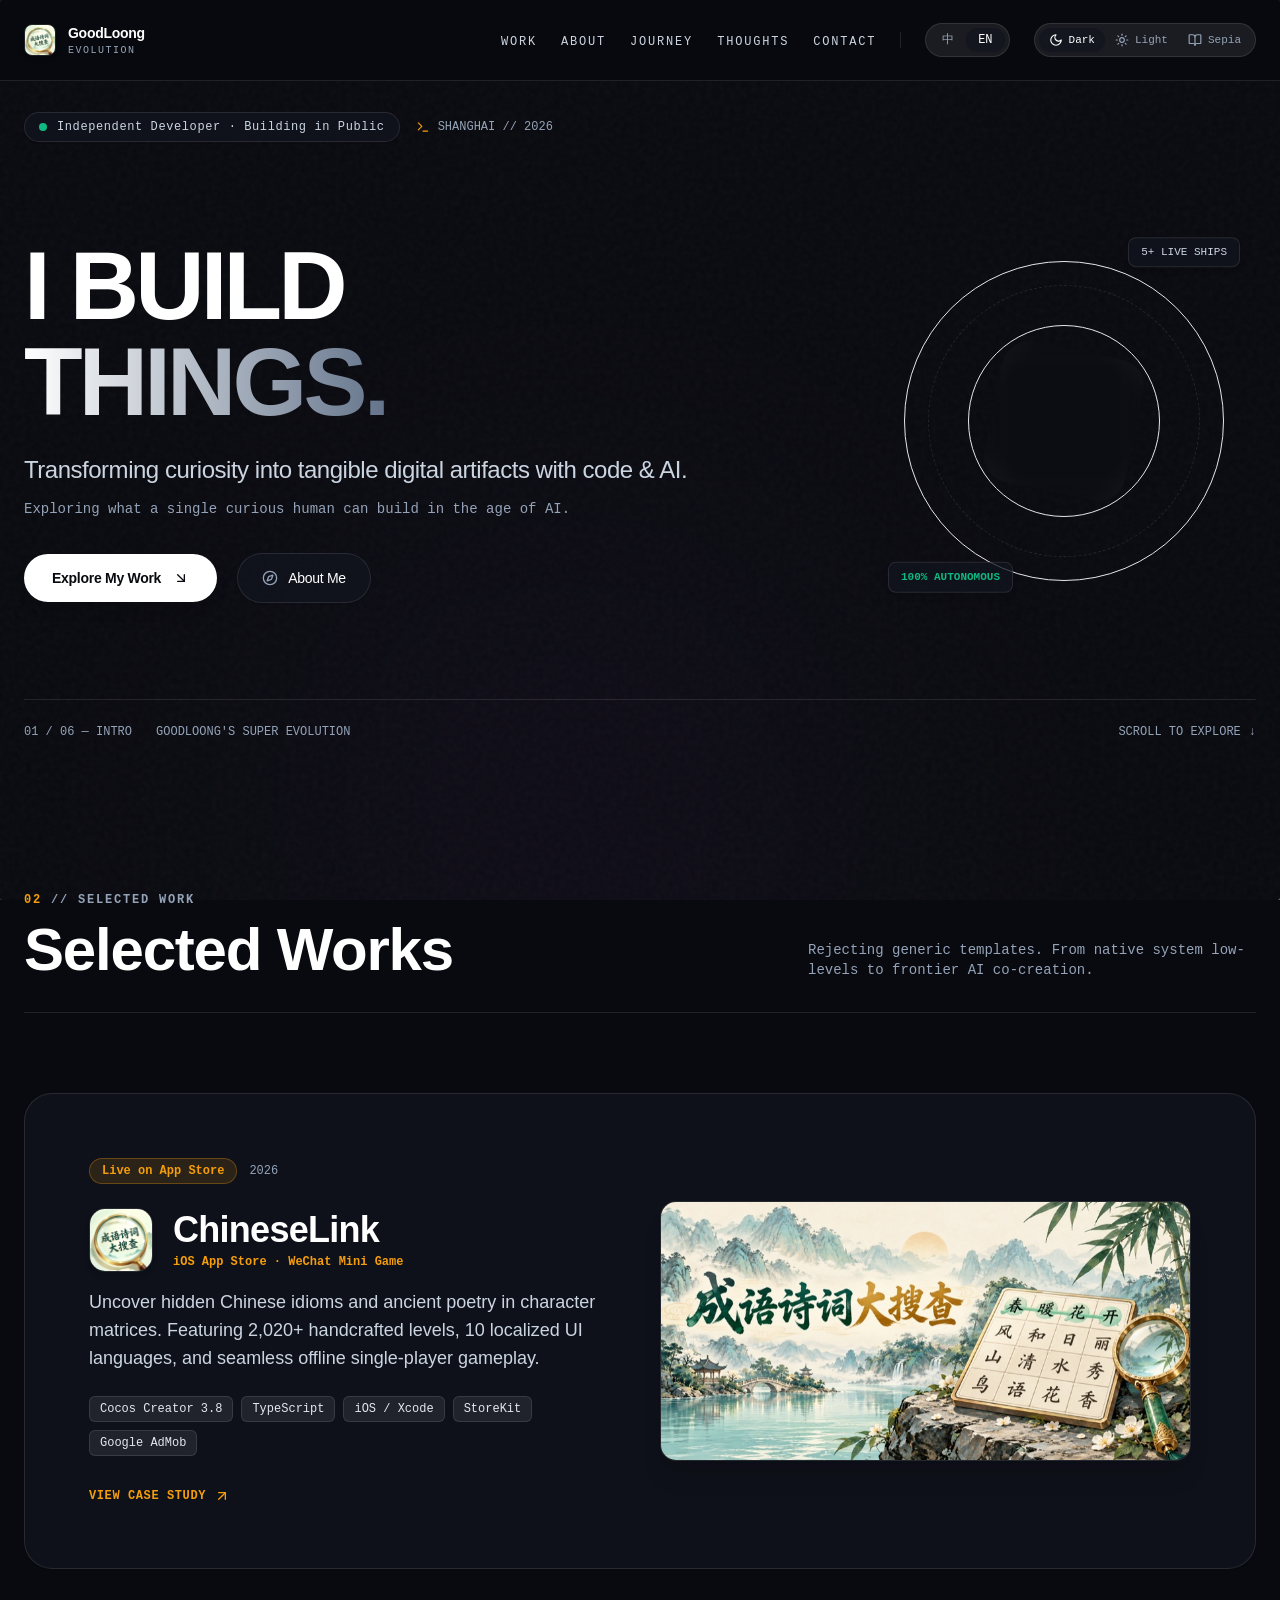
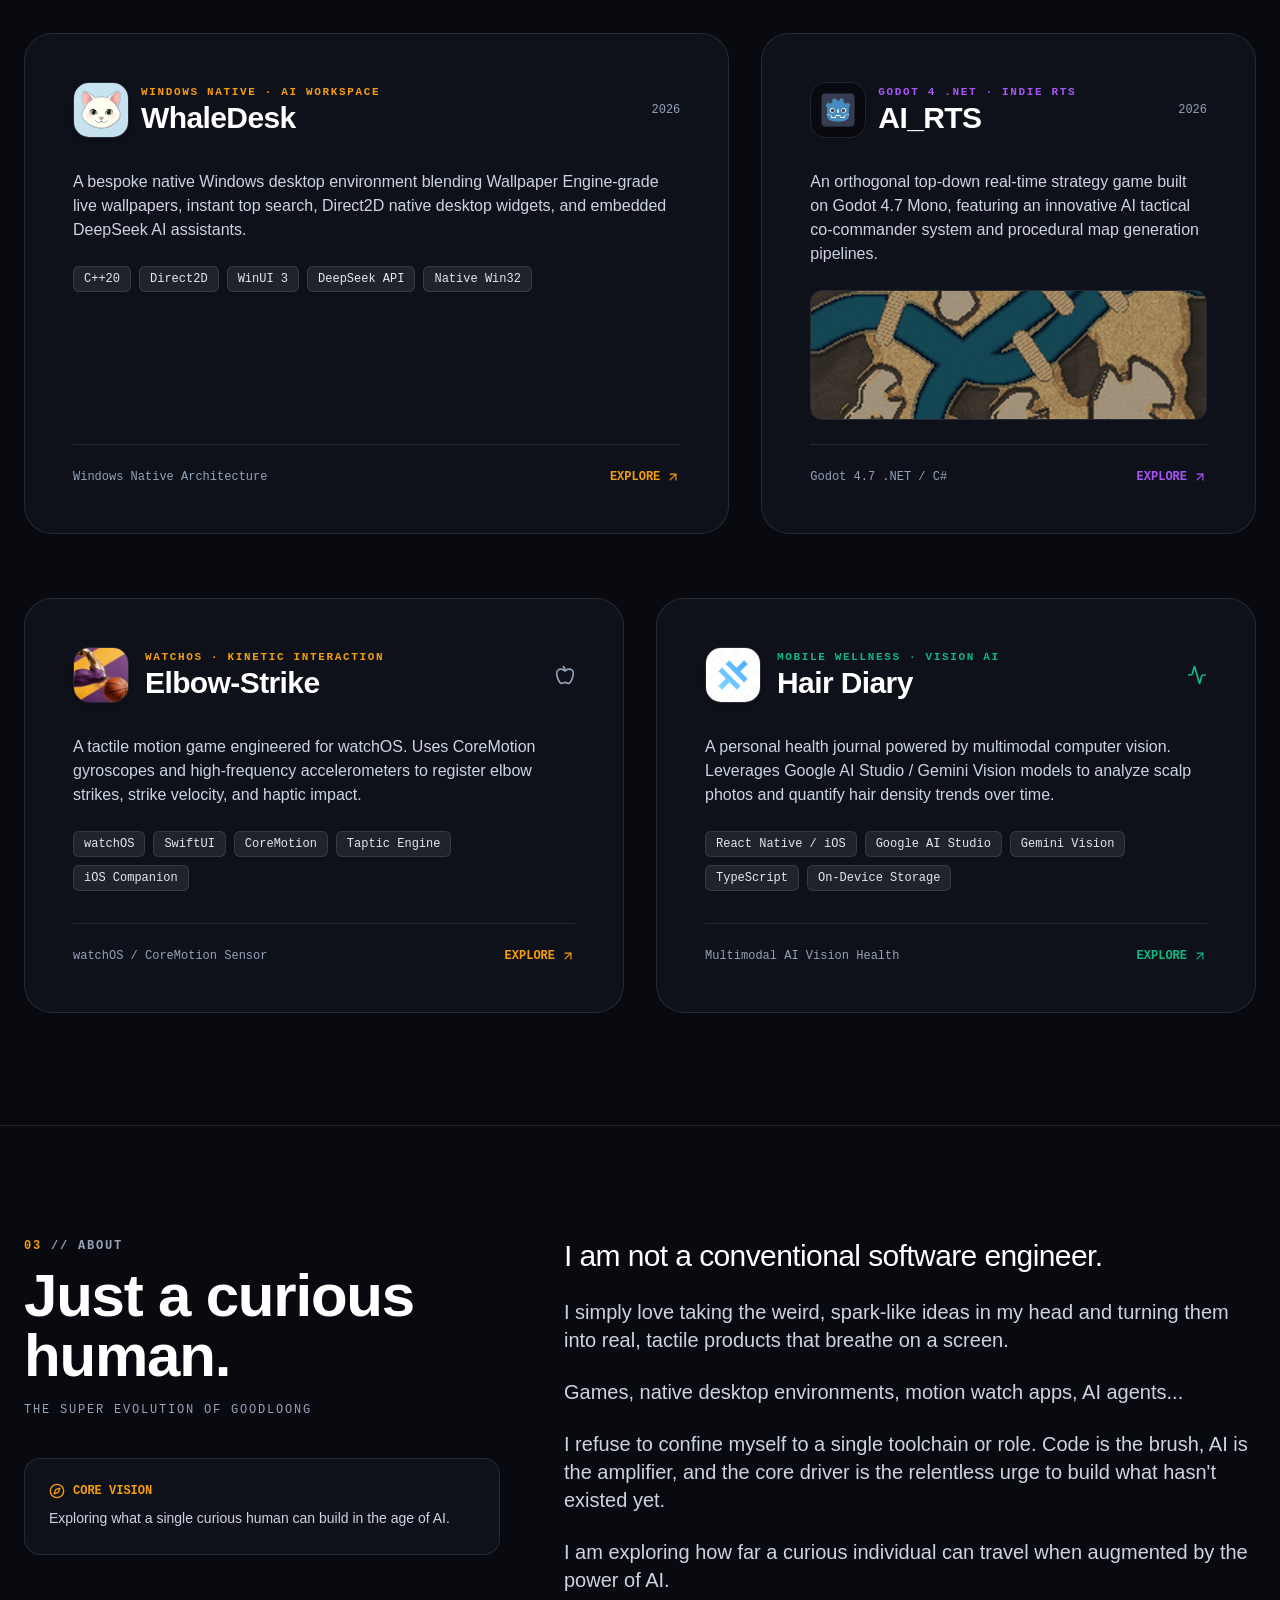
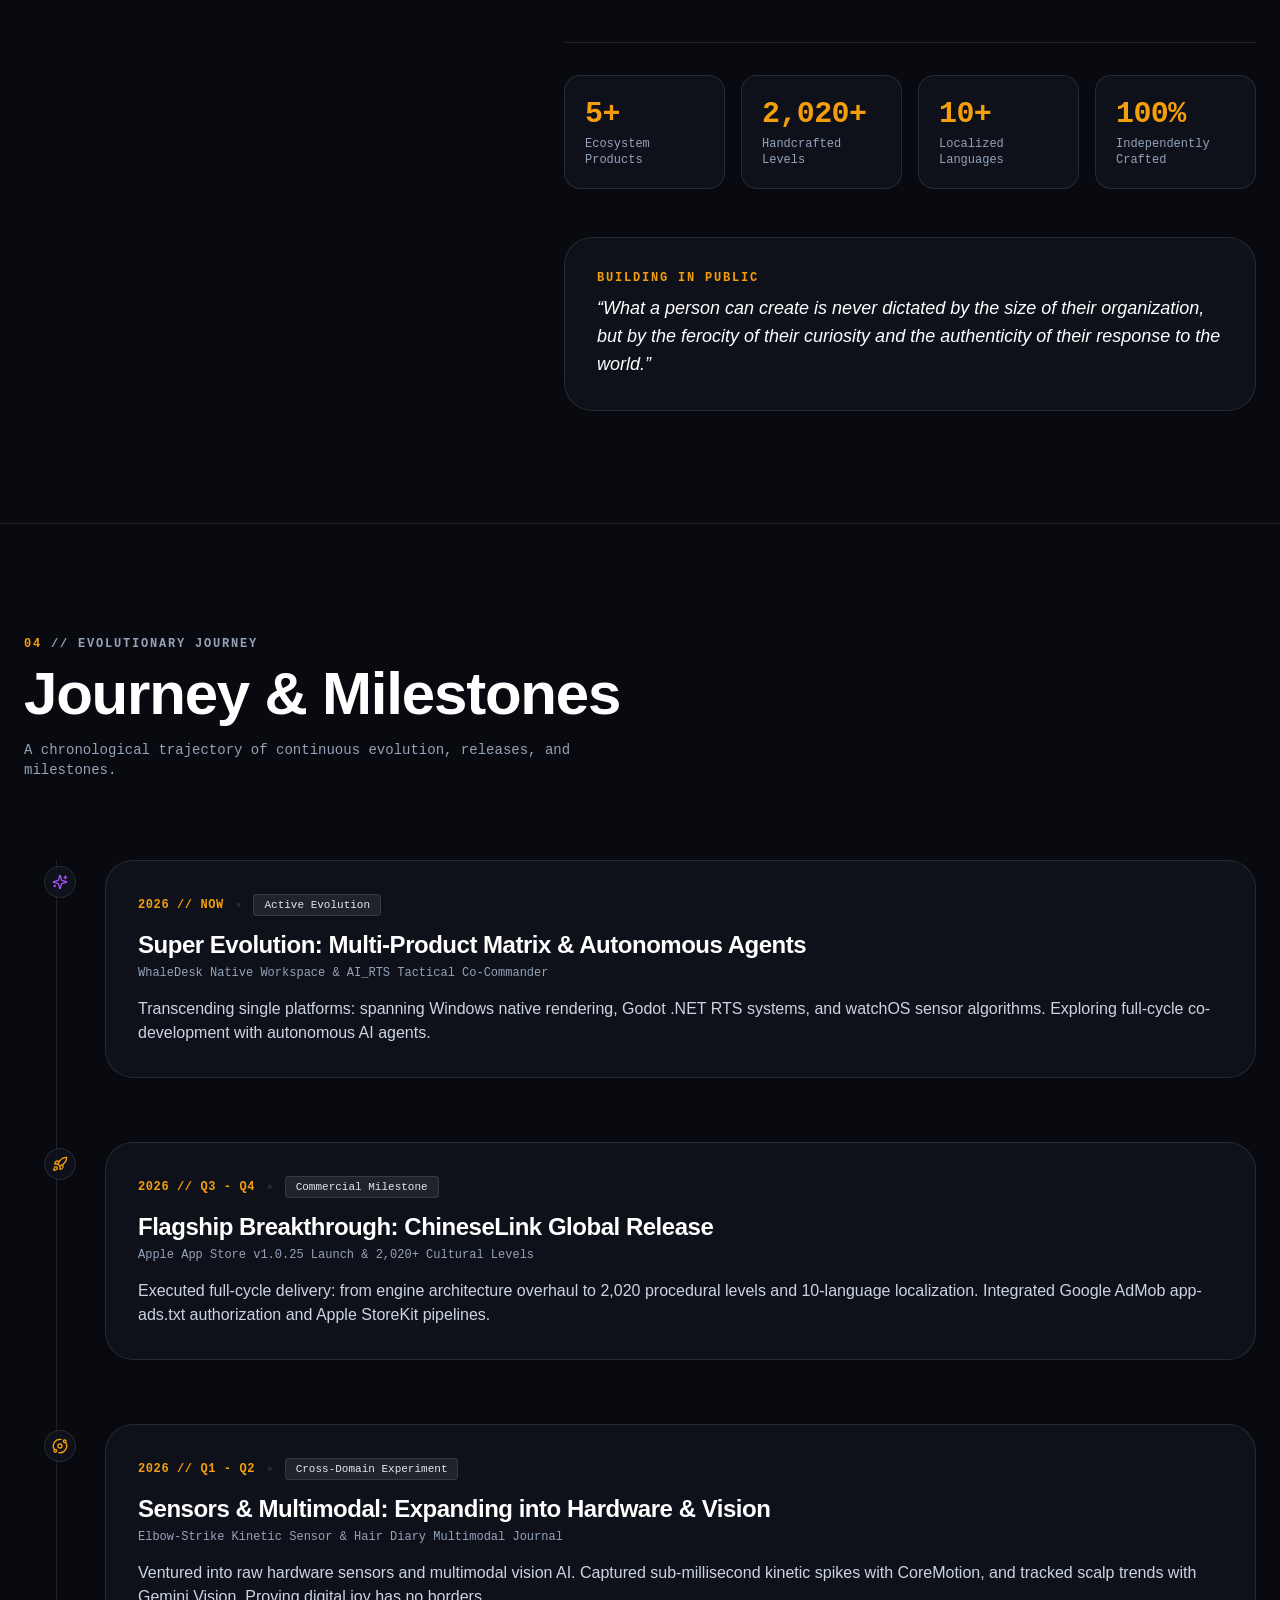
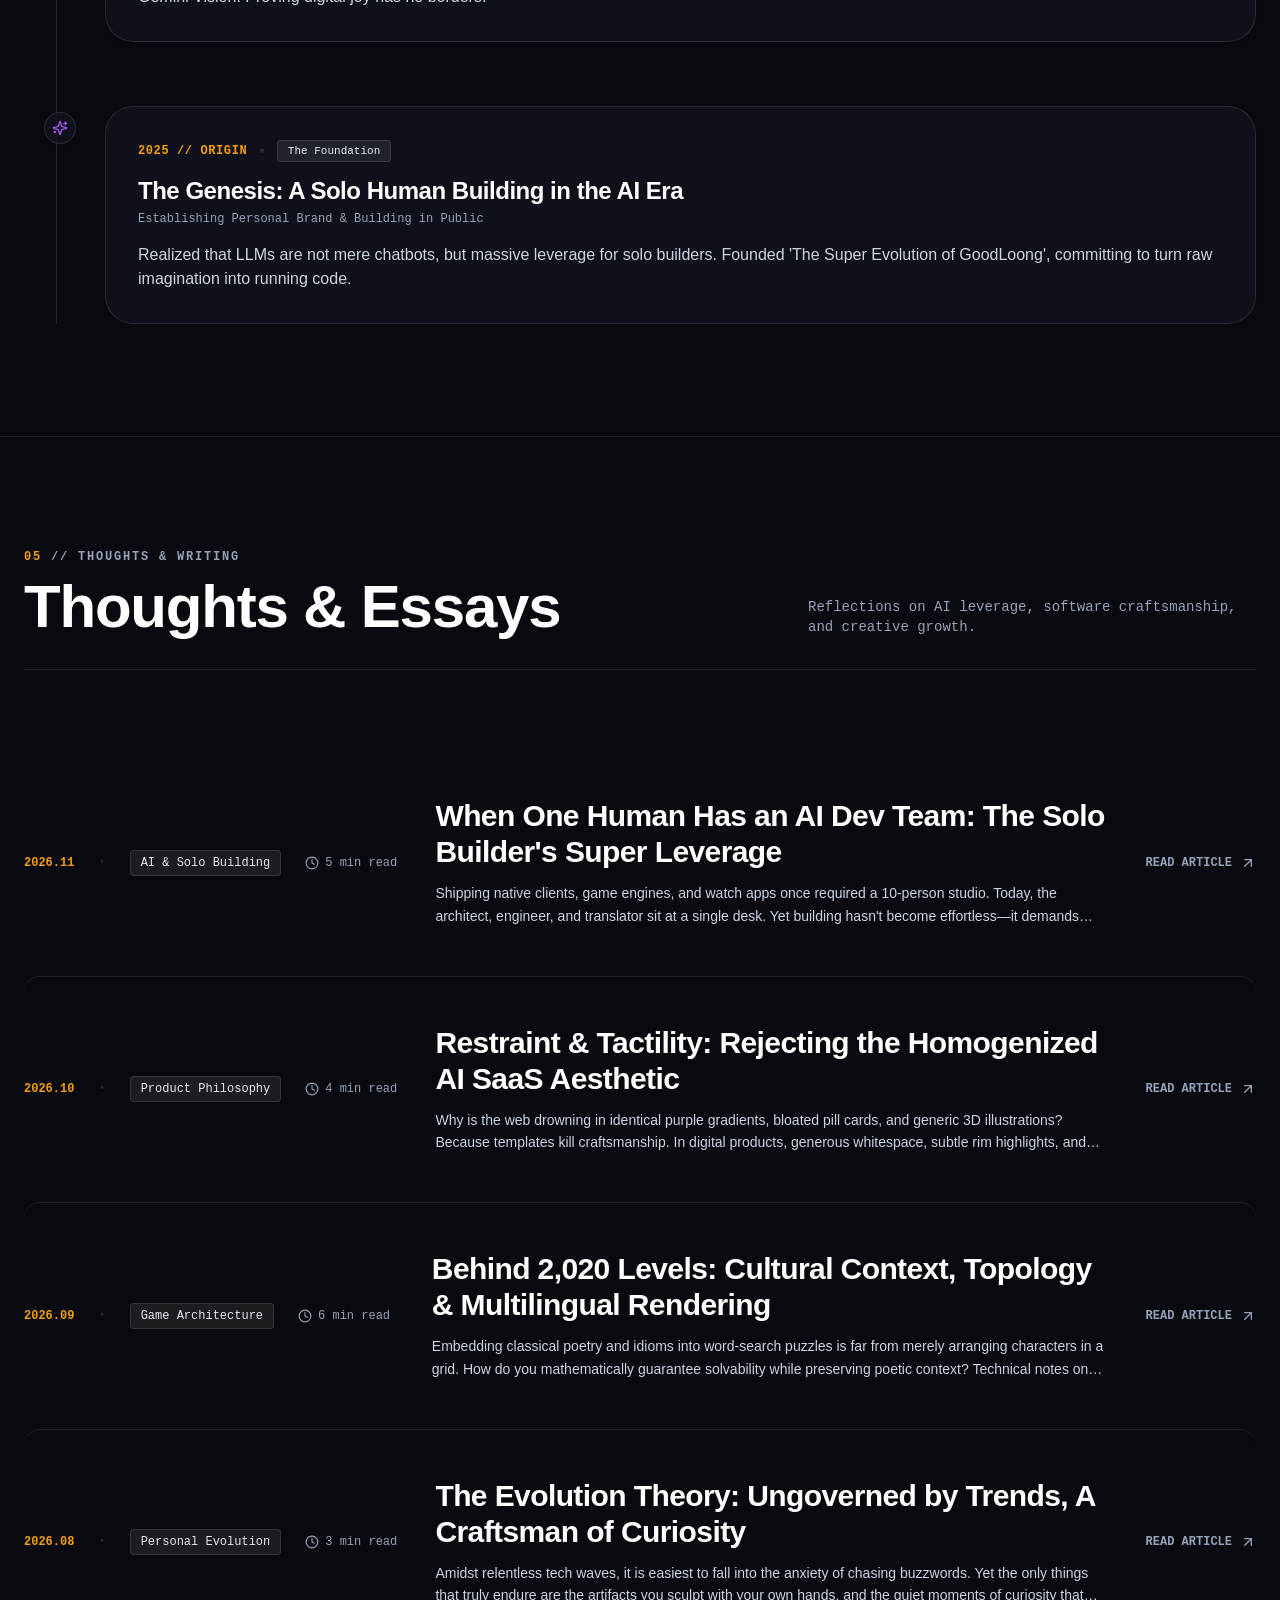
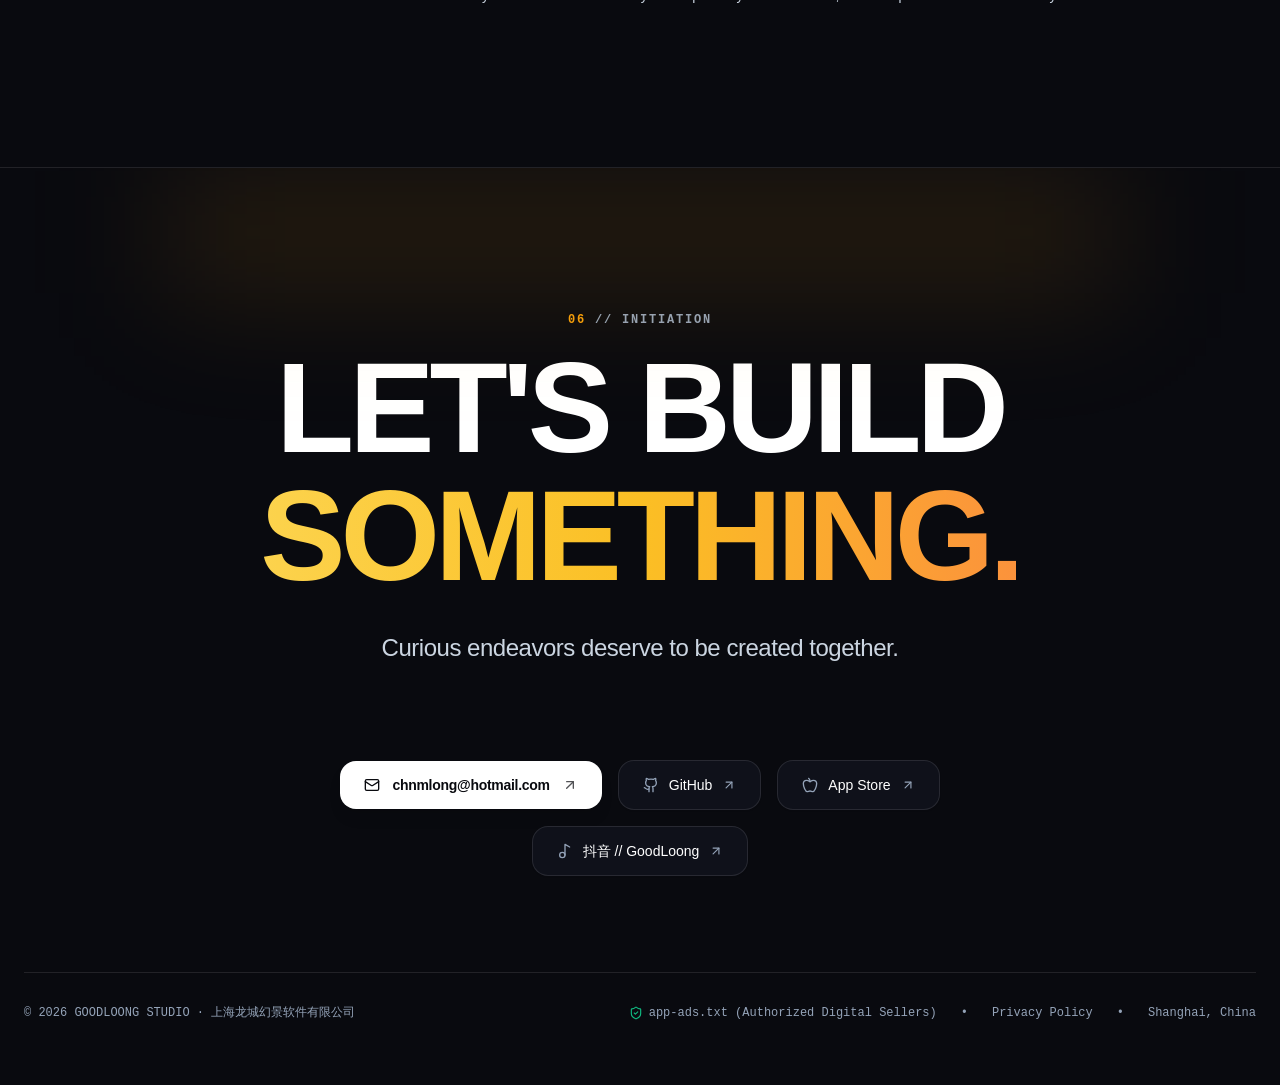
==== commit 90091f87: "feat: launch Awwwards-caliber GoodLoong personal brand website with Next.js & Framer Motion" ====
--- a/index.html
+++ b/index.html
@@ -1 +1 @@
-<!DOCTYPE html><html lang="zh-CN" class="dark scroll-smooth"><head><meta charSet="utf-8"/><meta name="viewport" content="width=device-width, initial-scale=1"/><link rel="preload" as="image" href="/images/chineselink-icon.png"/><link rel="preload" as="image" href="/images/chineselink-banner.jpg"/><link rel="preload" as="image" href="/images/whaledesk-icon.png"/><link rel="preload" as="image" href="/images/airts-icon.svg"/><link rel="preload" as="image" href="/images/airts-preview.png"/><link rel="preload" as="image" href="/images/elbowstrike-icon.png"/><link rel="preload" as="image" href="/images/hairdiary-icon.png"/><link rel="stylesheet" href="/_next/static/css/e08954d2fc7bdd2e.css" data-precedence="next"/><link rel="preload" as="script" fetchPriority="low" href="/_next/static/chunks/webpack-8658fdbc42bfbbae.js"/><script src="/_next/static/chunks/fd9d1056-91aa9495991b9c80.js" async=""></script><script src="/_next/static/chunks/117-db2103dfdeca0efb.js" async=""></script><script src="/_next/static/chunks/main-app-16af84683da16f90.js" async=""></script><script src="/_next/static/chunks/366-4ab0dffbde142927.js" async=""></script><script src="/_next/static/chunks/572-d98a32b96989628b.js" async=""></script><script src="/_next/static/chunks/app/page-752e40f36a66fae9.js" async=""></script><script src="/_next/static/chunks/app/layout-b1ed1b6c03628117.js" async=""></script><title>古德龙 (GoodLoong) · 独立开发者 &amp; AI Builder</title><meta name="description" content="古德龙的超级进化：探索 AI 时代，一个普通人能够创造什么。独立游戏、原生客户端、AI Agent 创造者作品集与思考札记。"/><link rel="author" href="https://goodloongstudio.github.io"/><meta name="author" content="GoodLoong"/><meta name="keywords" content="古德龙,GoodLoong,独立开发,AI Builder,ChineseLink,成语诗词大搜查,WhaleDesk,AI_RTS,Elbow-Strike,Hair Diary"/><meta property="og:title" content="古德龙 (GoodLoong) · 独立开发者 &amp; AI Builder"/><meta property="og:description" content="探索 AI 时代，一个普通人能够创造什么。独立游戏与原生客户端作品集。"/><meta property="og:url" content="https://goodloongstudio.github.io/"/><meta property="og:site_name" content="GoodLoong Studio"/><meta property="og:locale" content="zh_CN"/><meta property="og:type" content="website"/><meta name="twitter:card" content="summary"/><meta name="twitter:title" content="古德龙 (GoodLoong) · 独立开发者 &amp; AI Builder"/><meta name="twitter:description" content="探索 AI 时代，一个普通人能够创造什么。独立游戏与原生客户端作品集。"/><link rel="icon" href="/images/chineselink-icon.png"/><script src="/_next/static/chunks/polyfills-42372ed130431b0a.js" noModule=""></script></head><body class="antialiased selection:bg-accent-cyan/30 selection:text-white"><div class="fixed inset-0 pointer-events-none z-0 overflow-hidden"><div class="absolute -top-32 -left-32 w-[600px] h-[600px] bg-accent-blue/10 dark:bg-accent-blue/[0.07] rounded-full blur-[140px] animate-pulse"></div><div class="absolute top-1/3 -right-40 w-[550px] h-[550px] bg-accent-cyan/10 dark:bg-accent-cyan/[0.06] rounded-full blur-[160px] animate-float"></div><div class="absolute -bottom-40 left-1/4 w-[500px] h-[500px] bg-accent-purple/10 dark:bg-accent-purple/[0.05] rounded-full blur-[150px]"></div><canvas class="absolute inset-0 block w-full h-full"></canvas><div class="absolute inset-0 opacity-[0.025] dark:opacity-[0.035] mix-blend-overlay pointer-events-none" style="background-image:url(&quot;data:image/svg+xml,%3Csvg viewBox=&#x27;0 0 200 200&#x27; xmlns=&#x27;http://www.w3.org/2000/svg&#x27;%3E%3Cfilter id=&#x27;noiseFilter&#x27;%3E%3CfeTurbulence type=&#x27;fractalNoise&#x27; baseFrequency=&#x27;0.8&#x27; numOctaves=&#x27;3&#x27; stitchTiles=&#x27;stitch&#x27;/%3E%3C/filter%3E%3Crect width=&#x27;100%25&#x27; height=&#x27;100%25&#x27; filter=&#x27;url(%23noiseFilter)&#x27;/%3E%3C/svg%3E&quot;)"></div></div><div class="relative min-h-screen"><nav class="fixed top-0 left-0 right-0 z-40 backdrop-blur-xl bg-theme-nav border-b border-theme-border transition-colors duration-300"><div class="max-w-7xl mx-auto px-6 h-20 flex items-center justify-between"><a href="#" class="flex items-center gap-3 group"><div class="w-8 h-8 rounded-lg overflow-hidden border border-theme-border shadow-md group-hover:scale-105 transition-transform duration-300"><img src="/images/chineselink-icon.png" alt="GoodLoong" class="w-full h-full object-cover"/></div><div class="flex flex-col"><span class="text-sm font-bold tracking-tight text-theme-primary group-hover:text-accent-cyan transition-colors">古德龙</span><span class="text-[10px] font-mono tracking-widest text-theme-muted uppercase">超级进化</span></div></a><div class="hidden md:flex items-center gap-6"><ul class="flex items-center gap-6 list-none"><li><a href="#work" class="text-xs uppercase tracking-widest text-theme-secondary hover:text-theme-primary transition-colors font-mono">作品</a></li><li><a href="#about" class="text-xs uppercase tracking-widest text-theme-secondary hover:text-theme-primary transition-colors font-mono">关于</a></li><li><a href="#journey" class="text-xs uppercase tracking-widest text-theme-secondary hover:text-theme-primary transition-colors font-mono">旅程</a></li><li><a href="#thoughts" class="text-xs uppercase tracking-widest text-theme-secondary hover:text-theme-primary transition-colors font-mono">思考</a></li><li><a href="#contact" class="text-xs uppercase tracking-widest text-theme-secondary hover:text-theme-primary transition-colors font-mono">联系</a></li></ul><div class="h-4 w-[1px] bg-theme-border"></div><div class="flex items-center bg-theme-tag border border-theme-border rounded-full p-1"><button class="px-3 py-1 rounded-full text-xs font-mono font-medium transition-all bg-theme-card text-theme-primary shadow-sm">中</button><button class="px-3 py-1 rounded-full text-xs font-mono font-medium transition-all text-theme-muted hover:text-theme-primary">EN</button></div><div class="flex items-center bg-theme-tag border border-theme-border rounded-full p-1"><button title="深色模式 (曜石黑)" class="px-2.5 py-1 rounded-full text-xs font-mono transition-all flex items-center gap-1.5 bg-theme-card text-theme-primary shadow-sm"><svg xmlns="http://www.w3.org/2000/svg" width="24" height="24" viewBox="0 0 24 24" fill="none" stroke="currentColor" stroke-width="2" stroke-linecap="round" stroke-linejoin="round" class="lucide lucide-moon w-3.5 h-3.5"><path d="M12 3a6 6 0 0 0 9 9 9 9 0 1 1-9-9Z"></path></svg><span class="hidden xl:inline text-[11px]">深色</span></button><button title="白色模式 (极简白)" class="px-2.5 py-1 rounded-full text-xs font-mono transition-all flex items-center gap-1.5 text-theme-muted hover:text-theme-primary"><svg xmlns="http://www.w3.org/2000/svg" width="24" height="24" viewBox="0 0 24 24" fill="none" stroke="currentColor" stroke-width="2" stroke-linecap="round" stroke-linejoin="round" class="lucide lucide-sun w-3.5 h-3.5"><circle cx="12" cy="12" r="4"></circle><path d="M12 2v2"></path><path d="M12 20v2"></path><path d="m4.93 4.93 1.41 1.41"></path><path d="m17.66 17.66 1.41 1.41"></path><path d="M2 12h2"></path><path d="M20 12h2"></path><path d="m6.34 17.66-1.41 1.41"></path><path d="m19.07 4.93-1.41 1.41"></path></svg><span class="hidden xl:inline text-[11px]">白色</span></button><button title="褐色模式 (典雅纸褐)" class="px-2.5 py-1 rounded-full text-xs font-mono transition-all flex items-center gap-1.5 text-theme-muted hover:text-theme-primary"><svg xmlns="http://www.w3.org/2000/svg" width="24" height="24" viewBox="0 0 24 24" fill="none" stroke="currentColor" stroke-width="2" stroke-linecap="round" stroke-linejoin="round" class="lucide lucide-book-open w-3.5 h-3.5"><path d="M12 7v14"></path><path d="M3 18a1 1 0 0 1-1-1V4a1 1 0 0 1 1-1h5a4 4 0 0 1 4 4 4 4 0 0 1 4-4h5a1 1 0 0 1 1 1v13a1 1 0 0 1-1 1h-6a3 3 0 0 0-3 3 3 3 0 0 0-3-3z"></path></svg><span class="hidden xl:inline text-[11px]">褐色</span></button></div></div><div class="flex items-center gap-2 md:hidden"><div class="flex items-center bg-theme-tag border border-theme-border rounded-full p-0.5"><button class="px-2 py-0.5 text-xs font-mono text-theme-primary">中/EN</button></div><div class="flex items-center bg-theme-tag border border-theme-border rounded-full p-0.5"><button class="p-1.5 text-theme-primary" title="Toggle Theme"><svg xmlns="http://www.w3.org/2000/svg" width="24" height="24" viewBox="0 0 24 24" fill="none" stroke="currentColor" stroke-width="2" stroke-linecap="round" stroke-linejoin="round" class="lucide lucide-moon w-4 h-4"><path d="M12 3a6 6 0 0 0 9 9 9 9 0 1 1-9-9Z"></path></svg></button></div><button class="p-2 rounded-xl text-theme-primary hover:bg-theme-tag transition-colors"><svg xmlns="http://www.w3.org/2000/svg" width="24" height="24" viewBox="0 0 24 24" fill="none" stroke="currentColor" stroke-width="2" stroke-linecap="round" stroke-linejoin="round" class="lucide lucide-menu w-6 h-6"><line x1="4" x2="20" y1="12" y2="12"></line><line x1="4" x2="20" y1="6" y2="6"></line><line x1="4" x2="20" y1="18" y2="18"></line></svg></button></div></div></nav><main class="relative z-10"><section class="relative min-h-[680px] lg:min-h-[780px] flex flex-col justify-between pt-24 sm:pt-28 pb-10 px-6 max-w-7xl mx-auto"><div class="flex items-center gap-4 flex-wrap"><div class="inline-flex items-center gap-2.5 px-3.5 py-1.5 rounded-full border border-theme-border bg-theme-card backdrop-blur-md shadow-sm"><span class="w-2 h-2 rounded-full bg-accent-emerald animate-ping"></span><span class="text-xs font-mono tracking-wider text-theme-secondary font-medium">独立开发 · 持续公开创作 (Building in Public)</span></div><div class="hidden sm:inline-flex items-center gap-2 text-xs font-mono text-theme-muted"><svg xmlns="http://www.w3.org/2000/svg" width="24" height="24" viewBox="0 0 24 24" fill="none" stroke="currentColor" stroke-width="2" stroke-linecap="round" stroke-linejoin="round" class="lucide lucide-terminal w-3.5 h-3.5 text-accent-brand"><polyline points="4 17 10 11 4 5"></polyline><line x1="12" x2="20" y1="19" y2="19"></line></svg><span>SHANGHAI // 2026</span></div></div><div class="my-auto py-8 grid grid-cols-1 lg:grid-cols-12 gap-10 items-center"><div class="lg:col-span-8"><div><h1 class="text-5xl sm:text-6xl md:text-7xl lg:text-8xl font-black tracking-tighter leading-[0.95] text-theme-primary select-none">I BUILD<br/><span class="relative inline-block text-transparent bg-clip-text bg-gradient-to-r from-[var(--color-hero-gradient-from)] to-[var(--color-hero-gradient-to)]">THINGS.</span></h1></div><p class="mt-6 text-xl sm:text-2xl font-light text-theme-secondary max-w-2xl leading-relaxed tracking-tight">用代码、AI 和一点好奇心，创造有趣的东西。</p><p class="mt-3 text-sm font-mono text-theme-muted max-w-xl leading-relaxed">探索 AI 时代，一个普通人能够创造什么。</p><div class="mt-8 flex items-center gap-5 flex-wrap"><a href="#work" class="group relative inline-flex items-center gap-3 px-7 py-3.5 rounded-full bg-theme-btnPrimary text-theme-btnPrimaryText font-semibold text-sm tracking-tight transition-transform duration-300 hover:scale-105 active:scale-95 shadow-lg"><span>探索我的作品</span><svg xmlns="http://www.w3.org/2000/svg" width="24" height="24" viewBox="0 0 24 24" fill="none" stroke="currentColor" stroke-width="2" stroke-linecap="round" stroke-linejoin="round" class="lucide lucide-arrow-down-right w-4 h-4 group-hover:translate-x-0.5 group-hover:translate-y-0.5 transition-transform"><path d="m7 7 10 10"></path><path d="M17 7v10H7"></path></svg></a><a href="#about" class="inline-flex items-center gap-2.5 px-6 py-3.5 rounded-full border border-theme-border bg-theme-card text-theme-primary text-sm font-medium tracking-tight hover:border-accent-brand/40 hover:bg-theme-cardHover transition-all duration-300 shadow-sm"><svg xmlns="http://www.w3.org/2000/svg" width="24" height="24" viewBox="0 0 24 24" fill="none" stroke="currentColor" stroke-width="2" stroke-linecap="round" stroke-linejoin="round" class="lucide lucide-compass w-4 h-4 text-theme-muted"><path d="m16.24 7.76-1.804 5.411a2 2 0 0 1-1.265 1.265L7.76 16.24l1.804-5.411a2 2 0 0 1 1.265-1.265z"></path><circle cx="12" cy="12" r="10"></circle></svg><span>关于我</span></a></div></div><div class="lg:col-span-4 relative flex items-center justify-center"><div class="relative w-72 h-72 sm:w-80 sm:h-80 flex items-center justify-center"><div class="absolute inset-0 rounded-full border border-accent-brand/20 animate-[spin_32s_linear_infinite]"></div><div class="absolute inset-6 rounded-full border border-dashed border-theme-border animate-[spin_24s_linear_infinite_reverse]"></div><div class="absolute inset-16 rounded-full border border-accent-brand/25 animate-[spin_40s_linear_infinite]"></div><div class="relative w-36 h-36 rounded-3xl bg-theme-card border border-theme-border shadow-xl flex flex-col items-center justify-center text-center p-4 transform rotate-12 hover:rotate-0 transition-transform duration-700 group backdrop-blur-md"><svg xmlns="http://www.w3.org/2000/svg" width="24" height="24" viewBox="0 0 24 24" fill="none" stroke="currentColor" stroke-width="2" stroke-linecap="round" stroke-linejoin="round" class="lucide lucide-sparkles w-8 h-8 text-accent-brand mb-2 group-hover:scale-110 transition-transform"><path d="M9.937 15.5A2 2 0 0 0 8.5 14.063l-6.135-1.582a.5.5 0 0 1 0-.962L8.5 9.936A2 2 0 0 0 9.937 8.5l1.582-6.135a.5.5 0 0 1 .963 0L14.063 8.5A2 2 0 0 0 15.5 9.937l6.135 1.581a.5.5 0 0 1 0 .964L15.5 14.063a2 2 0 0 0-1.437 1.437l-1.582 6.135a.5.5 0 0 1-.963 0z"></path><path d="M20 3v4"></path><path d="M22 5h-4"></path><path d="M4 17v2"></path><path d="M5 18H3"></path></svg><span class="text-[11px] font-mono font-bold tracking-widest text-theme-primary uppercase">GOODLOONG</span><span class="text-[9px] font-mono font-bold tracking-wider text-accent-brand mt-1">BUILD IN PUBLIC</span></div><div class="absolute -top-4 -right-4 px-3 py-1.5 rounded-lg border border-theme-border bg-theme-card text-[11px] font-mono text-theme-secondary shadow-md font-medium">5+ LIVE SHIPS</div><div class="absolute -bottom-2 -left-4 px-3 py-1.5 rounded-lg border border-theme-border bg-theme-card text-[11px] font-mono text-accent-emerald shadow-md font-semibold">100% AUTONOMOUS</div></div></div></div><div class="flex items-center justify-between border-t border-theme-border pt-6 text-xs font-mono text-theme-muted"><div class="flex items-center gap-6"><span>01 / 06 — INTRO</span><span class="hidden sm:inline font-medium">GOODLOONG&#x27;S SUPER EVOLUTION</span></div><div class="flex items-center gap-2"><span>SCROLL TO EXPLORE</span><span class="inline-block animate-bounce">↓</span></div></div></section><section id="work" class="py-28 px-6 max-w-7xl mx-auto relative z-10"><div class="flex flex-col md:flex-row md:items-end justify-between mb-20 pb-8 border-b border-theme-border"><div><span class="text-xs font-mono tracking-widest text-theme-muted uppercase block mb-3 font-semibold"><span class="text-accent-brand">02</span> // SELECTED WORK</span><h2 class="text-4xl sm:text-5xl md:text-6xl font-black tracking-tight text-theme-primary">精选作品</h2></div><p class="mt-4 md:mt-0 text-sm font-mono text-theme-muted max-w-md">拒绝同质化模版。从原生系统底层到前沿 AI 协同，每一个项目都是一次独特的数字建造。</p></div><div class="space-y-16"><article data-cursor="view" data-cursor-text="EXPLORE" class="group relative rounded-3xl bg-theme-card hover:bg-theme-cardHover border border-theme-border hover:border-accent-brand/40 transition-all duration-500 overflow-hidden cursor-pointer p-8 sm:p-12 md:p-16 hover:-translate-y-1 shadow-sm hover:shadow-2xl"><div class="grid grid-cols-1 lg:grid-cols-12 gap-10 items-center"><div class="lg:col-span-6 flex flex-col justify-between"><div><div class="flex items-center gap-3 mb-6"><span class="px-3 py-1 rounded-full text-xs font-mono font-semibold bg-accent-brandSubtle border border-accent-brandBorder text-accent-brand">官方上架 · 旗舰</span><span class="text-xs font-mono text-theme-muted">2026</span></div><div class="flex items-center gap-5 mb-4"><img src="/images/chineselink-icon.png" alt="ChineseLink" class="w-16 h-16 rounded-2xl border border-theme-border shadow-md object-cover group-hover:scale-105 transition-transform duration-500"/><div><h3 class="text-3xl sm:text-4xl font-extrabold tracking-tight text-theme-primary group-hover:text-accent-brand transition-colors">ChineseLink</h3><p class="text-xs font-mono text-accent-brand mt-1 font-semibold">iOS App Store · WeChat Mini Game</p></div></div><p class="text-theme-secondary text-base sm:text-lg font-light leading-relaxed mt-4">在方寸字阵中，寻味成语与千古诗词。横竖斜向滑动连词，拥有 2,020+ 精编主线关卡、10 种全球语言本地化与单机离线畅玩体验。</p><div class="flex flex-wrap gap-2 mt-6"><span class="px-2.5 py-1 rounded-md text-xs font-mono bg-theme-tag border border-theme-border text-theme-tagText font-medium">Cocos Creator 3.8</span><span class="px-2.5 py-1 rounded-md text-xs font-mono bg-theme-tag border border-theme-border text-theme-tagText font-medium">TypeScript</span><span class="px-2.5 py-1 rounded-md text-xs font-mono bg-theme-tag border border-theme-border text-theme-tagText font-medium">iOS / Xcode</span><span class="px-2.5 py-1 rounded-md text-xs font-mono bg-theme-tag border border-theme-border text-theme-tagText font-medium">StoreKit</span><span class="px-2.5 py-1 rounded-md text-xs font-mono bg-theme-tag border border-theme-border text-theme-tagText font-medium">Google AdMob</span></div></div><div class="mt-8 flex items-center gap-4"><span class="inline-flex items-center gap-2 text-xs font-mono font-bold tracking-wider text-accent-brand group-hover:translate-x-1 transition-transform"><span>查看详情与架构</span><svg xmlns="http://www.w3.org/2000/svg" width="24" height="24" viewBox="0 0 24 24" fill="none" stroke="currentColor" stroke-width="2" stroke-linecap="round" stroke-linejoin="round" class="lucide lucide-arrow-up-right w-4 h-4"><path d="M7 7h10v10"></path><path d="M7 17 17 7"></path></svg></span></div></div><div class="lg:col-span-6 relative"><div class="rounded-2xl overflow-hidden border border-theme-border shadow-xl bg-black/10 group-hover:scale-[1.02] transition-transform duration-700"><img src="/images/chineselink-banner.jpg" alt="ChineseLink" class="w-full h-auto object-cover"/></div></div></div></article><div class="grid grid-cols-1 lg:grid-cols-12 gap-8"><article data-cursor="view" data-cursor-text="CASE" class="lg:col-span-7 group rounded-3xl bg-theme-card hover:bg-theme-cardHover border border-theme-border hover:border-accent-brand/40 transition-all duration-500 overflow-hidden cursor-pointer p-8 sm:p-12 flex flex-col justify-between hover:-translate-y-1 shadow-sm hover:shadow-2xl"><div><div class="flex items-center justify-between mb-8"><div class="flex items-center gap-3"><img src="/images/whaledesk-icon.png" alt="WhaleDesk" class="w-14 h-14 rounded-2xl border border-theme-border shadow-md object-cover"/><div><span class="text-[11px] font-mono tracking-widest text-accent-brand uppercase block font-semibold">Windows 原生桌面 · AI Agent</span><h3 class="text-2xl sm:text-3xl font-extrabold tracking-tight text-theme-primary group-hover:text-accent-brand transition-colors">WhaleDesk</h3></div></div><span class="text-xs font-mono text-theme-muted">2026</span></div><p class="text-theme-secondary text-sm sm:text-base font-light leading-relaxed mb-6">专为 Windows 深度定制的原生 AI 智能桌面系统。集成 Wallpaper Engine 级原生动态壁纸引擎、全局极速搜索、Direct2D 桌面小组件与 DeepSeek / Pi 智能工作台。</p><div class="flex flex-wrap gap-2 mb-8"><span class="px-2.5 py-1 rounded-md text-xs font-mono bg-theme-tag border border-theme-border text-theme-tagText font-medium">C++20</span><span class="px-2.5 py-1 rounded-md text-xs font-mono bg-theme-tag border border-theme-border text-theme-tagText font-medium">Direct2D</span><span class="px-2.5 py-1 rounded-md text-xs font-mono bg-theme-tag border border-theme-border text-theme-tagText font-medium">WinUI 3</span><span class="px-2.5 py-1 rounded-md text-xs font-mono bg-theme-tag border border-theme-border text-theme-tagText font-medium">DeepSeek API</span><span class="px-2.5 py-1 rounded-md text-xs font-mono bg-theme-tag border border-theme-border text-theme-tagText font-medium">Native Win32</span></div></div><div class="pt-6 border-t border-theme-border flex items-center justify-between"><span class="text-xs font-mono text-theme-muted font-medium">Windows 原生 / Direct2D</span><span class="inline-flex items-center gap-1.5 text-xs font-mono font-bold text-accent-brand group-hover:translate-x-1 transition-transform"><span>探索</span><svg xmlns="http://www.w3.org/2000/svg" width="24" height="24" viewBox="0 0 24 24" fill="none" stroke="currentColor" stroke-width="2" stroke-linecap="round" stroke-linejoin="round" class="lucide lucide-arrow-up-right w-3.5 h-3.5"><path d="M7 7h10v10"></path><path d="M7 17 17 7"></path></svg></span></div></article><article data-cursor="view" data-cursor-text="TACTICS" class="lg:col-span-5 group rounded-3xl bg-theme-card hover:bg-theme-cardHover border border-theme-border hover:border-accent-purple/50 transition-all duration-500 overflow-hidden cursor-pointer p-8 sm:p-12 flex flex-col justify-between hover:-translate-y-1 shadow-sm hover:shadow-2xl"><div><div class="flex items-center justify-between mb-8"><div class="flex items-center gap-3"><div class="w-14 h-14 rounded-2xl bg-black/10 dark:bg-black/40 border border-theme-border p-2.5 flex items-center justify-center"><img src="/images/airts-icon.svg" alt="AI_RTS" class="w-full h-full object-contain"/></div><div><span class="text-[11px] font-mono tracking-widest text-accent-purple uppercase block font-semibold">Godot 4 .NET · 独立游戏</span><h3 class="text-2xl sm:text-3xl font-extrabold tracking-tight text-theme-primary group-hover:text-accent-purple transition-colors">AI_RTS</h3></div></div><span class="text-xs font-mono text-theme-muted">2026</span></div><p class="text-theme-secondary text-sm sm:text-base font-light leading-relaxed mb-6">基于 Godot 4.7 Mono 正交俯视架构的即时战略游戏。创新引入 LLM / 强化学习战术 AI 副官系统与自动化地图程序生成管线。</p><div class="rounded-xl overflow-hidden border border-theme-border mb-6"><img src="/images/airts-preview.png" alt="AI_RTS map preview" class="w-full h-32 object-cover group-hover:scale-105 transition-transform duration-500"/></div></div><div class="pt-6 border-t border-theme-border flex items-center justify-between"><span class="text-xs font-mono text-theme-muted font-medium">Godot 4.7 Mono / C#</span><span class="inline-flex items-center gap-1.5 text-xs font-mono font-bold text-accent-purple group-hover:translate-x-1 transition-transform"><span>探索</span><svg xmlns="http://www.w3.org/2000/svg" width="24" height="24" viewBox="0 0 24 24" fill="none" stroke="currentColor" stroke-width="2" stroke-linecap="round" stroke-linejoin="round" class="lucide lucide-arrow-up-right w-3.5 h-3.5"><path d="M7 7h10v10"></path><path d="M7 17 17 7"></path></svg></span></div></article></div><div class="grid grid-cols-1 lg:grid-cols-12 gap-8"><article data-cursor="view" data-cursor-text="WATCH" class="lg:col-span-6 group rounded-3xl bg-theme-card hover:bg-theme-cardHover border border-theme-border hover:border-accent-amber/50 transition-all duration-500 overflow-hidden cursor-pointer p-8 sm:p-12 flex flex-col justify-between hover:-translate-y-1 shadow-sm hover:shadow-2xl"><div><div class="flex items-center justify-between mb-8"><div class="flex items-center gap-4"><img src="/images/elbowstrike-icon.png" alt="Elbow-Strike" class="w-14 h-14 rounded-2xl border border-theme-border shadow-md object-cover"/><div><span class="text-[11px] font-mono tracking-widest text-accent-amber uppercase block font-semibold">watchOS · 体感交互</span><h3 class="text-2xl sm:text-3xl font-extrabold tracking-tight text-theme-primary group-hover:text-accent-amber transition-colors">Elbow-Strike</h3></div></div><svg xmlns="http://www.w3.org/2000/svg" width="24" height="24" viewBox="0 0 24 24" fill="none" stroke="currentColor" stroke-width="2" stroke-linecap="round" stroke-linejoin="round" class="lucide lucide-apple w-5 h-5 text-theme-muted"><path d="M12 20.94c1.5 0 2.75 1.06 4 1.06 3 0 6-8 6-12.22A4.91 4.91 0 0 0 17 5c-2.22 0-4 1.44-5 2-1-.56-2.78-2-5-2a4.9 4.9 0 0 0-5 4.78C2 14 5 22 8 22c1.25 0 2.5-1.06 4-1.06Z"></path><path d="M10 2c1 .5 2 2 2 5"></path></svg></div><p class="text-theme-secondary text-sm sm:text-base font-light leading-relaxed mb-6">基于 watchOS 与 CoreMotion 传感器深度研发的腕上趣味体感应用。利用陀螺仪与加速度计实时检测肘击速度与打击力度，伴随震撼触觉反馈与动效。</p><div class="flex flex-wrap gap-2 mb-8"><span class="px-2.5 py-1 rounded-md text-xs font-mono bg-theme-tag border border-theme-border text-theme-tagText font-medium">watchOS</span><span class="px-2.5 py-1 rounded-md text-xs font-mono bg-theme-tag border border-theme-border text-theme-tagText font-medium">SwiftUI</span><span class="px-2.5 py-1 rounded-md text-xs font-mono bg-theme-tag border border-theme-border text-theme-tagText font-medium">CoreMotion</span><span class="px-2.5 py-1 rounded-md text-xs font-mono bg-theme-tag border border-theme-border text-theme-tagText font-medium">Taptic Engine</span><span class="px-2.5 py-1 rounded-md text-xs font-mono bg-theme-tag border border-theme-border text-theme-tagText font-medium">iOS Companion</span></div></div><div class="pt-6 border-t border-theme-border flex items-center justify-between"><span class="text-xs font-mono text-theme-muted font-medium">watchOS / CoreMotion</span><span class="inline-flex items-center gap-1.5 text-xs font-mono font-bold text-accent-amber group-hover:translate-x-1 transition-transform"><span>探索</span><svg xmlns="http://www.w3.org/2000/svg" width="24" height="24" viewBox="0 0 24 24" fill="none" stroke="currentColor" stroke-width="2" stroke-linecap="round" stroke-linejoin="round" class="lucide lucide-arrow-up-right w-3.5 h-3.5"><path d="M7 7h10v10"></path><path d="M7 17 17 7"></path></svg></span></div></article><article data-cursor="view" data-cursor-text="VISION" class="lg:col-span-6 group rounded-3xl bg-theme-card hover:bg-theme-cardHover border border-theme-border hover:border-accent-emerald/50 transition-all duration-500 overflow-hidden cursor-pointer p-8 sm:p-12 flex flex-col justify-between hover:-translate-y-1 shadow-sm hover:shadow-2xl"><div><div class="flex items-center justify-between mb-8"><div class="flex items-center gap-4"><img src="/images/hairdiary-icon.png" alt="Hair Diary" class="w-14 h-14 rounded-2xl border border-theme-border shadow-md object-cover"/><div><span class="text-[11px] font-mono tracking-widest text-accent-emerald uppercase block font-semibold">移动健康 · 多模态 AI</span><h3 class="text-2xl sm:text-3xl font-extrabold tracking-tight text-theme-primary group-hover:text-accent-emerald transition-colors">Hair Diary</h3></div></div><svg xmlns="http://www.w3.org/2000/svg" width="24" height="24" viewBox="0 0 24 24" fill="none" stroke="currentColor" stroke-width="2" stroke-linecap="round" stroke-linejoin="round" class="lucide lucide-activity w-5 h-5 text-accent-emerald"><path d="M22 12h-2.48a2 2 0 0 0-1.93 1.46l-2.35 8.36a.25.25 0 0 1-.48 0L9.24 2.18a.25.25 0 0 0-.48 0l-2.35 8.36A2 2 0 0 1 4.49 12H2"></path></svg></div><p class="text-theme-secondary text-sm sm:text-base font-light leading-relaxed mb-6">结合多模态计算机视觉的个人健康记录工具。借助 Google AI Studio / Gemini Vision 算法分析头皮与发质微观照片，量化发质密度与头皮状态变化趋势。</p><div class="flex flex-wrap gap-2 mb-8"><span class="px-2.5 py-1 rounded-md text-xs font-mono bg-theme-tag border border-theme-border text-theme-tagText font-medium">React Native / iOS</span><span class="px-2.5 py-1 rounded-md text-xs font-mono bg-theme-tag border border-theme-border text-theme-tagText font-medium">Google AI Studio</span><span class="px-2.5 py-1 rounded-md text-xs font-mono bg-theme-tag border border-theme-border text-theme-tagText font-medium">Gemini Vision</span><span class="px-2.5 py-1 rounded-md text-xs font-mono bg-theme-tag border border-theme-border text-theme-tagText font-medium">TypeScript</span><span class="px-2.5 py-1 rounded-md text-xs font-mono bg-theme-tag border border-theme-border text-theme-tagText font-medium">On-Device Storage</span></div></div><div class="pt-6 border-t border-theme-border flex items-center justify-between"><span class="text-xs font-mono text-theme-muted font-medium">多模态 AI 视觉分析</span><span class="inline-flex items-center gap-1.5 text-xs font-mono font-bold text-accent-emerald group-hover:translate-x-1 transition-transform"><span>探索</span><svg xmlns="http://www.w3.org/2000/svg" width="24" height="24" viewBox="0 0 24 24" fill="none" stroke="currentColor" stroke-width="2" stroke-linecap="round" stroke-linejoin="round" class="lucide lucide-arrow-up-right w-3.5 h-3.5"><path d="M7 7h10v10"></path><path d="M7 17 17 7"></path></svg></span></div></article></div></div></section><section id="about" class="py-28 px-6 max-w-7xl mx-auto relative z-10 border-t border-theme-border"><div class="grid grid-cols-1 lg:grid-cols-12 gap-16 items-start"><div class="lg:col-span-5 lg:sticky lg:top-32"><span class="text-xs font-mono tracking-widest text-theme-muted uppercase block mb-3 font-semibold"><span class="text-accent-brand">03</span> // ABOUT</span><h2 class="text-4xl sm:text-5xl md:text-6xl font-black tracking-tight text-theme-primary leading-[1.05]">Just a curious human.</h2><p class="mt-4 text-xs font-mono tracking-widest text-theme-muted uppercase font-medium">古德龙的超级进化 · 个人宣言</p><div class="mt-10 p-6 rounded-2xl bg-theme-card border border-theme-border backdrop-blur-md shadow-sm"><div class="flex items-center gap-2 text-accent-brand text-xs font-mono mb-2 font-bold"><svg xmlns="http://www.w3.org/2000/svg" width="24" height="24" viewBox="0 0 24 24" fill="none" stroke="currentColor" stroke-width="2" stroke-linecap="round" stroke-linejoin="round" class="lucide lucide-compass w-4 h-4"><path d="m16.24 7.76-1.804 5.411a2 2 0 0 1-1.265 1.265L7.76 16.24l1.804-5.411a2 2 0 0 1 1.265-1.265z"></path><circle cx="12" cy="12" r="10"></circle></svg><span>CORE VISION</span></div><p class="text-sm text-theme-secondary leading-relaxed font-light">探索 AI 时代，一个普通人能够创造什么。</p></div></div><div class="lg:col-span-7 space-y-12"><div class="space-y-6 text-lg sm:text-xl font-light text-theme-secondary leading-relaxed"><p class="text-2xl sm:text-3xl font-normal text-theme-primary tracking-tight">我不是传统意义上的程序员。</p><p class="">我喜欢把脑海里那些奇怪的想法，变成真正可以运行的产品。</p><p class="">游戏、桌面工具、体感应用、AI Agent……</p><p class="">我不把自己局限在某一种单一技术栈或角色标签里。代码是画笔，AI 是放大器，最重要的是那股想把未见之物带到现实里的执念。</p><p class="">我正在探索，一个普通人借助 AI，究竟能够走多远。</p></div><div class="grid grid-cols-2 sm:grid-cols-4 gap-4 pt-8 border-t border-theme-border"><div class="p-5 rounded-2xl bg-theme-card border border-theme-border shadow-sm"><span class="text-2xl sm:text-3xl font-black tracking-tight text-accent-brand block font-mono">5+</span><span class="text-xs font-mono text-theme-muted mt-1 block font-medium">核心产品生态</span></div><div class="p-5 rounded-2xl bg-theme-card border border-theme-border shadow-sm"><span class="text-2xl sm:text-3xl font-black tracking-tight text-accent-brand block font-mono">2,020+</span><span class="text-xs font-mono text-theme-muted mt-1 block font-medium">主线游戏关卡</span></div><div class="p-5 rounded-2xl bg-theme-card border border-theme-border shadow-sm"><span class="text-2xl sm:text-3xl font-black tracking-tight text-accent-brand block font-mono">10+</span><span class="text-xs font-mono text-theme-muted mt-1 block font-medium">国际化语言适配</span></div><div class="p-5 rounded-2xl bg-theme-card border border-theme-border shadow-sm"><span class="text-2xl sm:text-3xl font-black tracking-tight text-accent-brand block font-mono">100%</span><span class="text-xs font-mono text-theme-muted mt-1 block font-medium">独立设计与构建</span></div></div><div class="p-8 rounded-3xl bg-theme-card border border-theme-border shadow-sm"><span class="text-xs font-mono tracking-widest text-accent-brand uppercase block mb-2 font-bold">BUILDING IN PUBLIC</span><p class="text-base sm:text-lg text-theme-primary font-medium italic">“一个人能创造什么，不取决于他所处的组织规模，而取决于他的好奇心有多强烈，以及他对世界的回应有多真诚。”</p></div></div></div></section><section id="journey" class="py-28 px-6 max-w-7xl mx-auto relative z-10 border-t border-theme-border"><div class="mb-20"><span class="text-xs font-mono tracking-widest text-theme-muted uppercase block mb-3 font-semibold"><span class="text-accent-brand">04</span> // EVOLUTIONARY JOURNEY</span><h2 class="text-4xl sm:text-5xl md:text-6xl font-black tracking-tight text-theme-primary">创作旅程</h2><p class="mt-4 text-sm font-mono text-theme-muted max-w-xl">一条持续进化的数字轨迹。记录独立开发中的每一个产品发布、技术突围与关键里程碑。</p></div><div class="relative border-l border-theme-border ml-4 sm:ml-8 pl-8 sm:pl-12 space-y-16"><div class="relative group"><div class="absolute -left-[45px] sm:-left-[61px] top-1.5 flex items-center justify-center w-8 h-8 rounded-full bg-theme-card border border-theme-border group-hover:border-accent-brand group-hover:scale-110 transition-all duration-300 shadow-sm"><svg xmlns="http://www.w3.org/2000/svg" width="24" height="24" viewBox="0 0 24 24" fill="none" stroke="currentColor" stroke-width="2" stroke-linecap="round" stroke-linejoin="round" class="lucide lucide-sparkles w-4 h-4 text-accent-purple"><path d="M9.937 15.5A2 2 0 0 0 8.5 14.063l-6.135-1.582a.5.5 0 0 1 0-.962L8.5 9.936A2 2 0 0 0 9.937 8.5l1.582-6.135a.5.5 0 0 1 .963 0L14.063 8.5A2 2 0 0 0 15.5 9.937l6.135 1.581a.5.5 0 0 1 0 .964L15.5 14.063a2 2 0 0 0-1.437 1.437l-1.582 6.135a.5.5 0 0 1-.963 0z"></path><path d="M20 3v4"></path><path d="M22 5h-4"></path><path d="M4 17v2"></path><path d="M5 18H3"></path></svg></div><div class="p-8 rounded-3xl bg-theme-card hover:bg-theme-cardHover border border-theme-border hover:border-theme-borderHover transition-all duration-300 shadow-sm hover:shadow-xl"><div class="flex items-center gap-3 mb-3 flex-wrap"><span class="text-xs font-mono font-bold text-accent-brand tracking-wider">2026<!-- --> // <!-- -->NOW</span><span class="text-theme-border">•</span><span class="px-2.5 py-0.5 rounded text-[11px] font-mono bg-theme-tag border border-theme-border text-theme-tagText font-medium">进化进行时</span></div><h3 class="text-2xl font-bold tracking-tight text-theme-primary group-hover:text-accent-brand transition-colors">超进化：全矩阵与自主 Agent 探索</h3><div class="text-xs font-mono text-theme-muted mt-1 mb-4 font-medium">WhaleDesk 桌面工作台与 AI_RTS 战术副官系统</div><p class="text-theme-secondary text-sm sm:text-base font-light leading-relaxed">不再局限于单一平台，横跨 Windows 原生底层渲染、Godot .NET 即时战略、以及 Apple Watch 体感算法。全面探索人类创作者与 AI 智能体之间的深度协同开发模式。</p></div></div><div class="relative group"><div class="absolute -left-[45px] sm:-left-[61px] top-1.5 flex items-center justify-center w-8 h-8 rounded-full bg-theme-card border border-theme-border group-hover:border-accent-brand group-hover:scale-110 transition-all duration-300 shadow-sm"><svg xmlns="http://www.w3.org/2000/svg" width="24" height="24" viewBox="0 0 24 24" fill="none" stroke="currentColor" stroke-width="2" stroke-linecap="round" stroke-linejoin="round" class="lucide lucide-rocket w-4 h-4 text-accent-brand"><path d="M4.5 16.5c-1.5 1.26-2 5-2 5s3.74-.5 5-2c.71-.84.7-2.13-.09-2.91a2.18 2.18 0 0 0-2.91-.09z"></path><path d="m12 15-3-3a22 22 0 0 1 2-3.95A12.88 12.88 0 0 1 22 2c0 2.72-.78 7.5-6 11a22.35 22.35 0 0 1-4 2z"></path><path d="M9 12H4s.55-3.03 2-4c1.62-1.08 5 0 5 0"></path><path d="M12 15v5s3.03-.55 4-2c1.08-1.62 0-5 0-5"></path></svg></div><div class="p-8 rounded-3xl bg-theme-card hover:bg-theme-cardHover border border-theme-border hover:border-theme-borderHover transition-all duration-300 shadow-sm hover:shadow-xl"><div class="flex items-center gap-3 mb-3 flex-wrap"><span class="text-xs font-mono font-bold text-accent-brand tracking-wider">2026<!-- --> // <!-- -->Q3 - Q4</span><span class="text-theme-border">•</span><span class="px-2.5 py-0.5 rounded text-[11px] font-mono bg-theme-tag border border-theme-border text-theme-tagText font-medium">商业化里程碑</span></div><h3 class="text-2xl font-bold tracking-tight text-theme-primary group-hover:text-accent-brand transition-colors">旗舰破局：《成语诗词大搜查》全球上架</h3><div class="text-xs font-mono text-theme-muted mt-1 mb-4 font-medium">Apple App Store 1.0.25 官方发行与 2,020 关文化图谱</div><p class="text-theme-secondary text-sm sm:text-base font-light leading-relaxed">完成从代码架构重构、2,020 关卡拓扑设计到 10 种全球语言本地化的全链路落地。打通 Google AdMob app-ads.txt 授权卖家体系与 Apple StoreKit 变现闭环，验证独立产品出海与长期变现模型。</p></div></div><div class="relative group"><div class="absolute -left-[45px] sm:-left-[61px] top-1.5 flex items-center justify-center w-8 h-8 rounded-full bg-theme-card border border-theme-border group-hover:border-accent-brand group-hover:scale-110 transition-all duration-300 shadow-sm"><svg xmlns="http://www.w3.org/2000/svg" width="24" height="24" viewBox="0 0 24 24" fill="none" stroke="currentColor" stroke-width="2" stroke-linecap="round" stroke-linejoin="round" class="lucide lucide-orbit w-4 h-4 text-accent-amber"><circle cx="12" cy="12" r="3"></circle><circle cx="19" cy="5" r="2"></circle><circle cx="5" cy="19" r="2"></circle><path d="M10.4 21.9a10 10 0 0 0 9.941-15.416"></path><path d="M13.5 2.1a10 10 0 0 0-9.841 15.416"></path></svg></div><div class="p-8 rounded-3xl bg-theme-card hover:bg-theme-cardHover border border-theme-border hover:border-theme-borderHover transition-all duration-300 shadow-sm hover:shadow-xl"><div class="flex items-center gap-3 mb-3 flex-wrap"><span class="text-xs font-mono font-bold text-accent-brand tracking-wider">2026<!-- --> // <!-- -->Q1 - Q2</span><span class="text-theme-border">•</span><span class="px-2.5 py-0.5 rounded text-[11px] font-mono bg-theme-tag border border-theme-border text-theme-tagText font-medium">跨界实验</span></div><h3 class="text-2xl font-bold tracking-tight text-theme-primary group-hover:text-accent-brand transition-colors">体感与多模态：从手腕到视觉的跨界触角</h3><div class="text-xs font-mono text-theme-muted mt-1 mb-4 font-medium">Elbow-Strike 体感打击与 Hair Diary 视觉健康日记</div><p class="text-theme-secondary text-sm sm:text-base font-light leading-relaxed">跨界深入硬件传感器与多模态视觉模型。用 CoreMotion 捕获毫秒级肢体加速度，用 Gemini Vision 解析微观健康趋势。证明好玩与有用可以在不同形态中自然生长。</p></div></div><div class="relative group"><div class="absolute -left-[45px] sm:-left-[61px] top-1.5 flex items-center justify-center w-8 h-8 rounded-full bg-theme-card border border-theme-border group-hover:border-accent-brand group-hover:scale-110 transition-all duration-300 shadow-sm"><svg xmlns="http://www.w3.org/2000/svg" width="24" height="24" viewBox="0 0 24 24" fill="none" stroke="currentColor" stroke-width="2" stroke-linecap="round" stroke-linejoin="round" class="lucide lucide-sparkles w-4 h-4 text-accent-purple"><path d="M9.937 15.5A2 2 0 0 0 8.5 14.063l-6.135-1.582a.5.5 0 0 1 0-.962L8.5 9.936A2 2 0 0 0 9.937 8.5l1.582-6.135a.5.5 0 0 1 .963 0L14.063 8.5A2 2 0 0 0 15.5 9.937l6.135 1.581a.5.5 0 0 1 0 .964L15.5 14.063a2 2 0 0 0-1.437 1.437l-1.582 6.135a.5.5 0 0 1-.963 0z"></path><path d="M20 3v4"></path><path d="M22 5h-4"></path><path d="M4 17v2"></path><path d="M5 18H3"></path></svg></div><div class="p-8 rounded-3xl bg-theme-card hover:bg-theme-cardHover border border-theme-border hover:border-theme-borderHover transition-all duration-300 shadow-sm hover:shadow-xl"><div class="flex items-center gap-3 mb-3 flex-wrap"><span class="text-xs font-mono font-bold text-accent-brand tracking-wider">2025<!-- --> // <!-- -->ORIGIN</span><span class="text-theme-border">•</span><span class="px-2.5 py-0.5 rounded text-[11px] font-mono bg-theme-tag border border-theme-border text-theme-tagText font-medium">起点誓约</span></div><h3 class="text-2xl font-bold tracking-tight text-theme-primary group-hover:text-accent-brand transition-colors">原点：一个普通人的 AI 创造元年</h3><div class="text-xs font-mono text-theme-muted mt-1 mb-4 font-medium">建立个人品牌与持续公开创造 (Building in Public)</div><p class="text-theme-secondary text-sm sm:text-base font-light leading-relaxed">意识到大语言模型不仅是聊天工具，更是独立创作者的力量倍增器。立下“古德龙的超级进化”个人誓言，开始把脑海里积攒的所有好玩的想法，逐一敲成真实的代码。</p></div></div></div></section><section id="thoughts" class="py-28 px-6 max-w-7xl mx-auto relative z-10 border-t border-theme-border"><div class="flex flex-col md:flex-row md:items-end justify-between mb-20 pb-8 border-b border-theme-border"><div><span class="text-xs font-mono tracking-widest text-theme-muted uppercase block mb-3 font-semibold"><span class="text-accent-brand">05</span> // THOUGHTS &amp; WRITING</span><h2 class="text-4xl sm:text-5xl md:text-6xl font-black tracking-tight text-theme-primary">想法与记录</h2></div><p class="mt-4 md:mt-0 text-sm font-mono text-theme-muted max-w-md">关于 AI、系统设计、独立创造与成长的沉淀札记。</p></div><div class="divide-y divide-theme-border"><article class="group py-12 flex flex-col lg:flex-row lg:items-center justify-between gap-8 cursor-pointer hover:px-6 transition-all duration-300 rounded-2xl hover:bg-theme-cardHover"><div class="flex items-center gap-6 text-xs font-mono text-theme-muted shrink-0"><span class="text-accent-brand font-bold">2026.11</span><span class="text-theme-border">•</span><span class="px-2.5 py-1 rounded bg-theme-tag border border-theme-border text-theme-tagText font-medium">AI 与独立开发</span><span class="hidden sm:inline-flex items-center gap-1.5 font-medium"><svg xmlns="http://www.w3.org/2000/svg" width="24" height="24" viewBox="0 0 24 24" fill="none" stroke="currentColor" stroke-width="2" stroke-linecap="round" stroke-linejoin="round" class="lucide lucide-clock w-3.5 h-3.5"><circle cx="12" cy="12" r="10"></circle><polyline points="12 6 12 12 16 14"></polyline></svg><span>5 分钟阅读</span></span></div><div class="max-w-2xl"><h3 class="text-2xl sm:text-3xl font-bold tracking-tight text-theme-primary group-hover:text-accent-brand transition-colors leading-snug">当一个普通人拥有一个 AI 研发团队：独立创造者的超级杠杆</h3><p class="mt-3 text-sm text-theme-secondary line-clamp-2 font-light leading-relaxed">过去做一个原生客户端、一个跨平台独立游戏需要 10 人协作。而在 AI 时代，架构师、工程师、本地化专家都汇聚在同一张书桌前。但这并不意味着变得轻松，它对你的‘审美判断力’和‘系统全局观’提出了前所未有的考验。</p></div><div class="flex items-center gap-2 text-xs font-mono font-bold text-theme-muted group-hover:text-accent-brand transition-colors shrink-0"><span>阅读全文</span><svg xmlns="http://www.w3.org/2000/svg" width="24" height="24" viewBox="0 0 24 24" fill="none" stroke="currentColor" stroke-width="2" stroke-linecap="round" stroke-linejoin="round" class="lucide lucide-arrow-up-right w-4 h-4 group-hover:translate-x-1 group-hover:-translate-y-1 transition-transform"><path d="M7 7h10v10"></path><path d="M7 17 17 7"></path></svg></div></article><article class="group py-12 flex flex-col lg:flex-row lg:items-center justify-between gap-8 cursor-pointer hover:px-6 transition-all duration-300 rounded-2xl hover:bg-theme-cardHover"><div class="flex items-center gap-6 text-xs font-mono text-theme-muted shrink-0"><span class="text-accent-brand font-bold">2026.10</span><span class="text-theme-border">•</span><span class="px-2.5 py-1 rounded bg-theme-tag border border-theme-border text-theme-tagText font-medium">产品设计思考</span><span class="hidden sm:inline-flex items-center gap-1.5 font-medium"><svg xmlns="http://www.w3.org/2000/svg" width="24" height="24" viewBox="0 0 24 24" fill="none" stroke="currentColor" stroke-width="2" stroke-linecap="round" stroke-linejoin="round" class="lucide lucide-clock w-3.5 h-3.5"><circle cx="12" cy="12" r="10"></circle><polyline points="12 6 12 12 16 14"></polyline></svg><span>4 分钟阅读</span></span></div><div class="max-w-2xl"><h3 class="text-2xl sm:text-3xl font-bold tracking-tight text-theme-primary group-hover:text-accent-brand transition-colors leading-snug">克制与触感：拒绝千篇一律的 AI SaaS 塑料质感</h3><p class="mt-3 text-sm text-theme-secondary line-clamp-2 font-light leading-relaxed">为什么现在的网站充斥着相同的紫色渐变、巨大的卡片圆角和空洞的 3D 小人？因为模板扼杀了手工艺。在数字产品里，留白、微弱的边框反光、细腻的阻尼反馈，才是赋予软件灵魂的呼吸所在。</p></div><div class="flex items-center gap-2 text-xs font-mono font-bold text-theme-muted group-hover:text-accent-brand transition-colors shrink-0"><span>阅读全文</span><svg xmlns="http://www.w3.org/2000/svg" width="24" height="24" viewBox="0 0 24 24" fill="none" stroke="currentColor" stroke-width="2" stroke-linecap="round" stroke-linejoin="round" class="lucide lucide-arrow-up-right w-4 h-4 group-hover:translate-x-1 group-hover:-translate-y-1 transition-transform"><path d="M7 7h10v10"></path><path d="M7 17 17 7"></path></svg></div></article><article class="group py-12 flex flex-col lg:flex-row lg:items-center justify-between gap-8 cursor-pointer hover:px-6 transition-all duration-300 rounded-2xl hover:bg-theme-cardHover"><div class="flex items-center gap-6 text-xs font-mono text-theme-muted shrink-0"><span class="text-accent-brand font-bold">2026.09</span><span class="text-theme-border">•</span><span class="px-2.5 py-1 rounded bg-theme-tag border border-theme-border text-theme-tagText font-medium">游戏开发经验</span><span class="hidden sm:inline-flex items-center gap-1.5 font-medium"><svg xmlns="http://www.w3.org/2000/svg" width="24" height="24" viewBox="0 0 24 24" fill="none" stroke="currentColor" stroke-width="2" stroke-linecap="round" stroke-linejoin="round" class="lucide lucide-clock w-3.5 h-3.5"><circle cx="12" cy="12" r="10"></circle><polyline points="12 6 12 12 16 14"></polyline></svg><span>6 分钟阅读</span></span></div><div class="max-w-2xl"><h3 class="text-2xl sm:text-3xl font-bold tracking-tight text-theme-primary group-hover:text-accent-brand transition-colors leading-snug">2,020 关背后：文化语境、程序化拓扑与多语言渲染实践</h3><p class="mt-3 text-sm text-theme-secondary line-clamp-2 font-light leading-relaxed">将中华千古诗词和成语融入益智游戏，远不是把字拼在方格里那么简单。如何保证每道字阵既有唯一的解题逻辑，又兼具文学释义的美感？在 Cocos 引擎与 iOS 真机上的极致优化札记。</p></div><div class="flex items-center gap-2 text-xs font-mono font-bold text-theme-muted group-hover:text-accent-brand transition-colors shrink-0"><span>阅读全文</span><svg xmlns="http://www.w3.org/2000/svg" width="24" height="24" viewBox="0 0 24 24" fill="none" stroke="currentColor" stroke-width="2" stroke-linecap="round" stroke-linejoin="round" class="lucide lucide-arrow-up-right w-4 h-4 group-hover:translate-x-1 group-hover:-translate-y-1 transition-transform"><path d="M7 7h10v10"></path><path d="M7 17 17 7"></path></svg></div></article><article class="group py-12 flex flex-col lg:flex-row lg:items-center justify-between gap-8 cursor-pointer hover:px-6 transition-all duration-300 rounded-2xl hover:bg-theme-cardHover"><div class="flex items-center gap-6 text-xs font-mono text-theme-muted shrink-0"><span class="text-accent-brand font-bold">2026.08</span><span class="text-theme-border">•</span><span class="px-2.5 py-1 rounded bg-theme-tag border border-theme-border text-theme-tagText font-medium">个人成长记录</span><span class="hidden sm:inline-flex items-center gap-1.5 font-medium"><svg xmlns="http://www.w3.org/2000/svg" width="24" height="24" viewBox="0 0 24 24" fill="none" stroke="currentColor" stroke-width="2" stroke-linecap="round" stroke-linejoin="round" class="lucide lucide-clock w-3.5 h-3.5"><circle cx="12" cy="12" r="10"></circle><polyline points="12 6 12 12 16 14"></polyline></svg><span>3 分钟阅读</span></span></div><div class="max-w-2xl"><h3 class="text-2xl sm:text-3xl font-bold tracking-tight text-theme-primary group-hover:text-accent-brand transition-colors leading-snug">持续进化论：不被时代定义，做自己好奇心的工匠</h3><p class="mt-3 text-sm text-theme-secondary line-clamp-2 font-light leading-relaxed">在瞬息万变的技术浪潮里，最容易陷入的是对新名词的焦虑追逐。但真正能留下来的，永远是你亲手雕刻出的产品，以及那些在深夜里为你点亮的灵感时刻。</p></div><div class="flex items-center gap-2 text-xs font-mono font-bold text-theme-muted group-hover:text-accent-brand transition-colors shrink-0"><span>阅读全文</span><svg xmlns="http://www.w3.org/2000/svg" width="24" height="24" viewBox="0 0 24 24" fill="none" stroke="currentColor" stroke-width="2" stroke-linecap="round" stroke-linejoin="round" class="lucide lucide-arrow-up-right w-4 h-4 group-hover:translate-x-1 group-hover:-translate-y-1 transition-transform"><path d="M7 7h10v10"></path><path d="M7 17 17 7"></path></svg></div></article></div></section></main><footer id="contact" class="relative pt-24 pb-16 px-6 max-w-7xl mx-auto border-t border-theme-border overflow-hidden"><div class="absolute top-0 left-1/2 -translate-x-1/2 w-3/4 h-32 bg-accent-brandSubtle blur-3xl pointer-events-none"></div><div class="text-center py-12"><span class="text-xs font-mono tracking-widest text-theme-muted uppercase block mb-4 font-semibold"><span class="text-accent-brand">06</span> // INITIATION</span><h2 class="text-5xl sm:text-7xl md:text-8xl lg:text-9xl font-black tracking-tighter leading-none text-theme-primary">LET&#x27;S BUILD<br/><span class="text-transparent bg-clip-text bg-gradient-to-r from-amber-500 via-orange-500 to-amber-600 dark:from-amber-300 dark:via-amber-400 dark:to-orange-400">SOMETHING.</span></h2><p class="mt-8 text-xl sm:text-2xl font-light text-theme-secondary tracking-tight">「有趣的事情，值得一起创造。」</p></div><div class="mt-12 flex items-center justify-center gap-4 flex-wrap max-w-2xl mx-auto"><a href="mailto:chnmlong@hotmail.com" class="group inline-flex items-center gap-3 px-6 py-3.5 rounded-2xl bg-theme-btnPrimary text-theme-btnPrimaryText font-semibold text-sm tracking-tight hover:scale-105 active:scale-95 transition-all shadow-lg"><svg xmlns="http://www.w3.org/2000/svg" width="24" height="24" viewBox="0 0 24 24" fill="none" stroke="currentColor" stroke-width="2" stroke-linecap="round" stroke-linejoin="round" class="lucide lucide-mail w-4 h-4"><rect width="20" height="16" x="2" y="4" rx="2"></rect><path d="m22 7-8.97 5.7a1.94 1.94 0 0 1-2.06 0L2 7"></path></svg><span>chnmlong@hotmail.com</span><svg xmlns="http://www.w3.org/2000/svg" width="24" height="24" viewBox="0 0 24 24" fill="none" stroke="currentColor" stroke-width="2" stroke-linecap="round" stroke-linejoin="round" class="lucide lucide-arrow-up-right w-4 h-4 opacity-70 group-hover:translate-x-0.5 group-hover:-translate-y-0.5 transition-transform"><path d="M7 7h10v10"></path><path d="M7 17 17 7"></path></svg></a><a href="https://github.com/GoodLoongStudio" target="_blank" rel="noreferrer" class="inline-flex items-center gap-2.5 px-6 py-3.5 rounded-2xl border border-theme-border bg-theme-card text-theme-primary text-sm font-medium hover:border-accent-brand/40 hover:bg-theme-cardHover transition-all shadow-sm"><svg xmlns="http://www.w3.org/2000/svg" width="24" height="24" viewBox="0 0 24 24" fill="none" stroke="currentColor" stroke-width="2" stroke-linecap="round" stroke-linejoin="round" class="lucide lucide-github w-4 h-4 text-theme-muted"><path d="M15 22v-4a4.8 4.8 0 0 0-1-3.5c3 0 6-2 6-5.5.08-1.25-.27-2.48-1-3.5.28-1.15.28-2.35 0-3.5 0 0-1 0-3 1.5-2.64-.5-5.36-.5-8 0C6 2 5 2 5 2c-.3 1.15-.3 2.35 0 3.5A5.403 5.403 0 0 0 4 9c0 3.5 3 5.5 6 5.5-.39.49-.68 1.05-.85 1.65-.17.6-.22 1.23-.15 1.85v4"></path><path d="M9 18c-4.51 2-5-2-7-2"></path></svg><span>GitHub</span><svg xmlns="http://www.w3.org/2000/svg" width="24" height="24" viewBox="0 0 24 24" fill="none" stroke="currentColor" stroke-width="2" stroke-linecap="round" stroke-linejoin="round" class="lucide lucide-arrow-up-right w-3.5 h-3.5 text-theme-muted"><path d="M7 7h10v10"></path><path d="M7 17 17 7"></path></svg></a><a href="https://apps.apple.com/app/id6804245040" target="_blank" rel="noreferrer" class="inline-flex items-center gap-2.5 px-6 py-3.5 rounded-2xl border border-theme-border bg-theme-card text-theme-primary text-sm font-medium hover:border-accent-brand/40 hover:bg-theme-cardHover transition-all shadow-sm"><svg xmlns="http://www.w3.org/2000/svg" width="24" height="24" viewBox="0 0 24 24" fill="none" stroke="currentColor" stroke-width="2" stroke-linecap="round" stroke-linejoin="round" class="lucide lucide-apple w-4 h-4 text-theme-muted"><path d="M12 20.94c1.5 0 2.75 1.06 4 1.06 3 0 6-8 6-12.22A4.91 4.91 0 0 0 17 5c-2.22 0-4 1.44-5 2-1-.56-2.78-2-5-2a4.9 4.9 0 0 0-5 4.78C2 14 5 22 8 22c1.25 0 2.5-1.06 4-1.06Z"></path><path d="M10 2c1 .5 2 2 2 5"></path></svg><span>App Store</span><svg xmlns="http://www.w3.org/2000/svg" width="24" height="24" viewBox="0 0 24 24" fill="none" stroke="currentColor" stroke-width="2" stroke-linecap="round" stroke-linejoin="round" class="lucide lucide-arrow-up-right w-3.5 h-3.5 text-theme-muted"><path d="M7 7h10v10"></path><path d="M7 17 17 7"></path></svg></a><a href="https://www.douyin.com/user/self?from_tab_name=goodloong" target="_blank" rel="noreferrer" class="inline-flex items-center gap-2.5 px-6 py-3.5 rounded-2xl border border-theme-border bg-theme-card text-theme-primary text-sm font-medium hover:border-accent-brand/40 hover:bg-theme-cardHover transition-all shadow-sm"><svg xmlns="http://www.w3.org/2000/svg" width="24" height="24" viewBox="0 0 24 24" fill="none" stroke="currentColor" stroke-width="2" stroke-linecap="round" stroke-linejoin="round" class="lucide lucide-music2 w-4 h-4 text-theme-muted"><circle cx="8" cy="18" r="4"></circle><path d="M12 18V2l7 4"></path></svg><span>抖音 // GoodLoong</span><svg xmlns="http://www.w3.org/2000/svg" width="24" height="24" viewBox="0 0 24 24" fill="none" stroke="currentColor" stroke-width="2" stroke-linecap="round" stroke-linejoin="round" class="lucide lucide-arrow-up-right w-3.5 h-3.5 text-theme-muted"><path d="M7 7h10v10"></path><path d="M7 17 17 7"></path></svg></a></div><div class="mt-24 pt-8 border-t border-theme-border flex flex-col md:flex-row items-center justify-between gap-6 text-xs font-mono text-theme-muted"><div class="flex items-center gap-2"><span>© 2026 GOODLOONG STUDIO · 上海龙城幻景软件有限公司</span></div><div class="flex items-center gap-6 flex-wrap justify-center font-medium"><a href="/app-ads.txt" target="_blank" class="hover:text-accent-brand transition-colors inline-flex items-center gap-1.5"><svg xmlns="http://www.w3.org/2000/svg" width="24" height="24" viewBox="0 0 24 24" fill="none" stroke="currentColor" stroke-width="2" stroke-linecap="round" stroke-linejoin="round" class="lucide lucide-shield-check w-3.5 h-3.5 text-accent-emerald"><path d="M20 13c0 5-3.5 7.5-7.66 8.95a1 1 0 0 1-.67-.01C7.5 20.5 4 18 4 13V6a1 1 0 0 1 1-1c2 0 4.5-1.2 6.24-2.72a1.17 1.17 0 0 1 1.52 0C14.51 3.81 17 5 19 5a1 1 0 0 1 1 1z"></path><path d="m9 12 2 2 4-4"></path></svg><span>app-ads.txt (Authorized Digital Sellers)</span></a><span>•</span><a href="/chineselink/privacy.html" target="_blank" class="hover:text-accent-brand transition-colors">Privacy Policy</a><span>•</span><span>Shanghai, China</span></div></div></footer></div><script src="/_next/static/chunks/webpack-8658fdbc42bfbbae.js" async=""></script><script>(self.__next_f=self.__next_f||[]).push([0]);self.__next_f.push([2,null])</script><script>self.__next_f.push([1,"1:HL[\"/_next/static/css/e08954d2fc7bdd2e.css\",\"style\"]\n"])</script><script>self.__next_f.push([1,"2:I[2846,[],\"\"]\n4:I[9107,[],\"ClientPageRoot\"]\n5:I[5134,[\"366\",\"static/chunks/366-4ab0dffbde142927.js\",\"572\",\"static/chunks/572-d98a32b96989628b.js\",\"931\",\"static/chunks/app/page-752e40f36a66fae9.js\"],\"default\",1]\n6:I[4098,[\"366\",\"static/chunks/366-4ab0dffbde142927.js\",\"185\",\"static/chunks/app/layout-b1ed1b6c03628117.js\"],\"ThemeLanguageProvider\"]\n7:I[246,[\"366\",\"static/chunks/366-4ab0dffbde142927.js\",\"185\",\"static/chunks/app/layout-b1ed1b6c03628117.js\"],\"CustomCursor\"]\n8:I[3531,[\"366\",\"static/chunks/366-4ab0dffbde142927.js\",\"185\",\"static/chunks/app/layout-b1ed1b6c03628117.js\"],\"BackgroundCanvas\"]\n9:I[4707,[],\"\"]\na:I[6423,[],\"\"]\nc:I[1060,[],\"\"]\nd:[]\n"])</script><script>self.__next_f.push([1,"0:[\"$\",\"$L2\",null,{\"buildId\":\"V5HXMRI_fg1VXw2VSJDqV\",\"assetPrefix\":\"\",\"urlParts\":[\"\",\"\"],\"initialTree\":[\"\",{\"children\":[\"__PAGE__\",{}]},\"$undefined\",\"$undefined\",true],\"initialSeedData\":[\"\",{\"children\":[\"__PAGE__\",{},[[\"$L3\",[\"$\",\"$L4\",null,{\"props\":{\"params\":{},\"searchParams\":{}},\"Component\":\"$5\"}],null],null],null]},[[[[\"$\",\"link\",\"0\",{\"rel\":\"stylesheet\",\"href\":\"/_next/static/css/e08954d2fc7bdd2e.css\",\"precedence\":\"next\",\"crossOrigin\":\"$undefined\"}]],[\"$\",\"html\",null,{\"lang\":\"zh-CN\",\"className\":\"dark scroll-smooth\",\"children\":[\"$\",\"body\",null,{\"className\":\"antialiased selection:bg-accent-cyan/30 selection:text-white\",\"children\":[\"$\",\"$L6\",null,{\"children\":[[\"$\",\"$L7\",null,{}],[\"$\",\"$L8\",null,{}],[\"$\",\"$L9\",null,{\"parallelRouterKey\":\"children\",\"segmentPath\":[\"children\"],\"error\":\"$undefined\",\"errorStyles\":\"$undefined\",\"errorScripts\":\"$undefined\",\"template\":[\"$\",\"$La\",null,{}],\"templateStyles\":\"$undefined\",\"templateScripts\":\"$undefined\",\"notFound\":[[\"$\",\"title\",null,{\"children\":\"404: This page could not be found.\"}],[\"$\",\"div\",null,{\"style\":{\"fontFamily\":\"system-ui,\\\"Segoe UI\\\",Roboto,Helvetica,Arial,sans-serif,\\\"Apple Color Emoji\\\",\\\"Segoe UI Emoji\\\"\",\"height\":\"100vh\",\"textAlign\":\"center\",\"display\":\"flex\",\"flexDirection\":\"column\",\"alignItems\":\"center\",\"justifyContent\":\"center\"},\"children\":[\"$\",\"div\",null,{\"children\":[[\"$\",\"style\",null,{\"dangerouslySetInnerHTML\":{\"__html\":\"body{color:#000;background:#fff;margin:0}.next-error-h1{border-right:1px solid rgba(0,0,0,.3)}@media (prefers-color-scheme:dark){body{color:#fff;background:#000}.next-error-h1{border-right:1px solid rgba(255,255,255,.3)}}\"}}],[\"$\",\"h1\",null,{\"className\":\"next-error-h1\",\"style\":{\"display\":\"inline-block\",\"margin\":\"0 20px 0 0\",\"padding\":\"0 23px 0 0\",\"fontSize\":24,\"fontWeight\":500,\"verticalAlign\":\"top\",\"lineHeight\":\"49px\"},\"children\":\"404\"}],[\"$\",\"div\",null,{\"style\":{\"display\":\"inline-block\"},\"children\":[\"$\",\"h2\",null,{\"style\":{\"fontSize\":14,\"fontWeight\":400,\"lineHeight\":\"49px\",\"margin\":0},\"children\":\"This page could not be found.\"}]}]]}]}]],\"notFoundStyles\":[]}]]}]}]}]],null],null],\"couldBeIntercepted\":false,\"initialHead\":[null,\"$Lb\"],\"globalErrorComponent\":\"$c\",\"missingSlots\":\"$Wd\"}]\n"])</script><script>self.__next_f.push([1,"b:[[\"$\",\"meta\",\"0\",{\"name\":\"viewport\",\"content\":\"width=device-width, initial-scale=1\"}],[\"$\",\"meta\",\"1\",{\"charSet\":\"utf-8\"}],[\"$\",\"title\",\"2\",{\"children\":\"古德龙 (GoodLoong) · 独立开发者 \u0026 AI Builder\"}],[\"$\",\"meta\",\"3\",{\"name\":\"description\",\"content\":\"古德龙的超级进化：探索 AI 时代，一个普通人能够创造什么。独立游戏、原生客户端、AI Agent 创造者作品集与思考札记。\"}],[\"$\",\"link\",\"4\",{\"rel\":\"author\",\"href\":\"https://goodloongstudio.github.io\"}],[\"$\",\"meta\",\"5\",{\"name\":\"author\",\"content\":\"GoodLoong\"}],[\"$\",\"meta\",\"6\",{\"name\":\"keywords\",\"content\":\"古德龙,GoodLoong,独立开发,AI Builder,ChineseLink,成语诗词大搜查,WhaleDesk,AI_RTS,Elbow-Strike,Hair Diary\"}],[\"$\",\"meta\",\"7\",{\"property\":\"og:title\",\"content\":\"古德龙 (GoodLoong) · 独立开发者 \u0026 AI Builder\"}],[\"$\",\"meta\",\"8\",{\"property\":\"og:description\",\"content\":\"探索 AI 时代，一个普通人能够创造什么。独立游戏与原生客户端作品集。\"}],[\"$\",\"meta\",\"9\",{\"property\":\"og:url\",\"content\":\"https://goodloongstudio.github.io/\"}],[\"$\",\"meta\",\"10\",{\"property\":\"og:site_name\",\"content\":\"GoodLoong Studio\"}],[\"$\",\"meta\",\"11\",{\"property\":\"og:locale\",\"content\":\"zh_CN\"}],[\"$\",\"meta\",\"12\",{\"property\":\"og:type\",\"content\":\"website\"}],[\"$\",\"meta\",\"13\",{\"name\":\"twitter:card\",\"content\":\"summary\"}],[\"$\",\"meta\",\"14\",{\"name\":\"twitter:title\",\"content\":\"古德龙 (GoodLoong) · 独立开发者 \u0026 AI Builder\"}],[\"$\",\"meta\",\"15\",{\"name\":\"twitter:description\",\"content\":\"探索 AI 时代，一个普通人能够创造什么。独立游戏与原生客户端作品集。\"}],[\"$\",\"link\",\"16\",{\"rel\":\"icon\",\"href\":\"/images/chineselink-icon.png\"}]]\n3:null\n"])</script></body></html>+<!DOCTYPE html><html lang="zh-CN" class="dark scroll-smooth"><head><meta charSet="utf-8"/><meta name="viewport" content="width=device-width, initial-scale=1"/><link rel="preload" as="image" href="/images/chineselink-icon.png"/><link rel="preload" as="image" href="/images/chineselink-banner.jpg"/><link rel="preload" as="image" href="/images/whaledesk-icon.png"/><link rel="preload" as="image" href="/images/airts-icon.svg"/><link rel="preload" as="image" href="/images/airts-preview.png"/><link rel="preload" as="image" href="/images/elbowstrike-icon.png"/><link rel="preload" as="image" href="/images/hairdiary-icon.png"/><link rel="stylesheet" href="/_next/static/css/eb217b995e70e634.css" data-precedence="next"/><link rel="preload" as="script" fetchPriority="low" href="/_next/static/chunks/webpack-8658fdbc42bfbbae.js"/><script src="/_next/static/chunks/fd9d1056-91aa9495991b9c80.js" async=""></script><script src="/_next/static/chunks/117-db2103dfdeca0efb.js" async=""></script><script src="/_next/static/chunks/main-app-16af84683da16f90.js" async=""></script><script src="/_next/static/chunks/366-4ab0dffbde142927.js" async=""></script><script src="/_next/static/chunks/572-d98a32b96989628b.js" async=""></script><script src="/_next/static/chunks/app/page-ccb4a33ce10a6c3b.js" async=""></script><script src="/_next/static/chunks/app/layout-b1ed1b6c03628117.js" async=""></script><title>古德龙 (GoodLoong) · 独立开发者 &amp; AI Builder</title><meta name="description" content="古德龙的超级进化：探索 AI 时代，一个普通人能够创造什么。独立游戏、原生客户端、AI Agent 创造者作品集与思考札记。"/><link rel="author" href="https://goodloongstudio.github.io"/><meta name="author" content="GoodLoong"/><meta name="keywords" content="古德龙,GoodLoong,独立开发,AI Builder,ChineseLink,成语诗词大搜查,WhaleDesk,AI_RTS,Elbow-Strike,Hair Diary"/><meta property="og:title" content="古德龙 (GoodLoong) · 独立开发者 &amp; AI Builder"/><meta property="og:description" content="探索 AI 时代，一个普通人能够创造什么。独立游戏与原生客户端作品集。"/><meta property="og:url" content="https://goodloongstudio.github.io/"/><meta property="og:site_name" content="GoodLoong Studio"/><meta property="og:locale" content="zh_CN"/><meta property="og:type" content="website"/><meta name="twitter:card" content="summary"/><meta name="twitter:title" content="古德龙 (GoodLoong) · 独立开发者 &amp; AI Builder"/><meta name="twitter:description" content="探索 AI 时代，一个普通人能够创造什么。独立游戏与原生客户端作品集。"/><link rel="icon" href="/images/chineselink-icon.png"/><script src="/_next/static/chunks/polyfills-42372ed130431b0a.js" noModule=""></script></head><body class="antialiased selection:bg-accent-cyan/30 selection:text-white"><div class="fixed inset-0 pointer-events-none z-0 overflow-hidden"><div class="absolute -top-32 -left-32 w-[600px] h-[600px] bg-accent-blue/10 dark:bg-accent-blue/[0.07] rounded-full blur-[140px] animate-pulse"></div><div class="absolute top-1/3 -right-40 w-[550px] h-[550px] bg-accent-cyan/10 dark:bg-accent-cyan/[0.06] rounded-full blur-[160px] animate-float"></div><div class="absolute -bottom-40 left-1/4 w-[500px] h-[500px] bg-accent-purple/10 dark:bg-accent-purple/[0.05] rounded-full blur-[150px]"></div><canvas class="absolute inset-0 block w-full h-full"></canvas><div class="absolute inset-0 opacity-[0.025] dark:opacity-[0.035] mix-blend-overlay pointer-events-none" style="background-image:url(&quot;data:image/svg+xml,%3Csvg viewBox=&#x27;0 0 200 200&#x27; xmlns=&#x27;http://www.w3.org/2000/svg&#x27;%3E%3Cfilter id=&#x27;noiseFilter&#x27;%3E%3CfeTurbulence type=&#x27;fractalNoise&#x27; baseFrequency=&#x27;0.8&#x27; numOctaves=&#x27;3&#x27; stitchTiles=&#x27;stitch&#x27;/%3E%3C/filter%3E%3Crect width=&#x27;100%25&#x27; height=&#x27;100%25&#x27; filter=&#x27;url(%23noiseFilter)&#x27;/%3E%3C/svg%3E&quot;)"></div></div><div class="relative min-h-screen"><nav class="fixed top-0 left-0 right-0 z-40 backdrop-blur-xl bg-theme-nav border-b border-theme-border transition-colors duration-300"><div class="max-w-7xl mx-auto px-6 h-20 flex items-center justify-between"><a href="#" class="flex items-center gap-3 group"><div class="w-8 h-8 rounded-lg overflow-hidden border border-theme-border shadow-md group-hover:scale-105 transition-transform duration-300"><img src="/images/chineselink-icon.png" alt="GoodLoong" class="w-full h-full object-cover"/></div><div class="flex flex-col"><span class="text-sm font-bold tracking-tight text-theme-primary group-hover:text-accent-cyan transition-colors">古德龙</span><span class="text-[10px] font-mono tracking-widest text-theme-muted uppercase">超级进化</span></div></a><div class="hidden md:flex items-center gap-6"><ul class="flex items-center gap-6 list-none"><li><a href="#work" class="text-xs uppercase tracking-widest text-theme-secondary hover:text-theme-primary transition-colors font-mono">作品</a></li><li><a href="#about" class="text-xs uppercase tracking-widest text-theme-secondary hover:text-theme-primary transition-colors font-mono">关于</a></li><li><a href="#journey" class="text-xs uppercase tracking-widest text-theme-secondary hover:text-theme-primary transition-colors font-mono">旅程</a></li><li><a href="#thoughts" class="text-xs uppercase tracking-widest text-theme-secondary hover:text-theme-primary transition-colors font-mono">思考</a></li><li><a href="#contact" class="text-xs uppercase tracking-widest text-theme-secondary hover:text-theme-primary transition-colors font-mono">联系</a></li></ul><div class="h-4 w-[1px] bg-theme-border"></div><div class="flex items-center bg-theme-tag border border-theme-border rounded-full p-1"><button class="px-3 py-1 rounded-full text-xs font-mono font-medium transition-all bg-theme-card text-theme-primary shadow-sm">中</button><button class="px-3 py-1 rounded-full text-xs font-mono font-medium transition-all text-theme-muted hover:text-theme-primary">EN</button></div><div class="flex items-center bg-theme-tag border border-theme-border rounded-full p-1"><button title="深色模式 (曜石黑)" class="px-2.5 py-1 rounded-full text-xs font-mono transition-all flex items-center gap-1.5 bg-theme-card text-theme-primary shadow-sm"><svg xmlns="http://www.w3.org/2000/svg" width="24" height="24" viewBox="0 0 24 24" fill="none" stroke="currentColor" stroke-width="2" stroke-linecap="round" stroke-linejoin="round" class="lucide lucide-moon w-3.5 h-3.5"><path d="M12 3a6 6 0 0 0 9 9 9 9 0 1 1-9-9Z"></path></svg><span class="hidden xl:inline text-[11px]">深色</span></button><button title="白色模式 (极简白)" class="px-2.5 py-1 rounded-full text-xs font-mono transition-all flex items-center gap-1.5 text-theme-muted hover:text-theme-primary"><svg xmlns="http://www.w3.org/2000/svg" width="24" height="24" viewBox="0 0 24 24" fill="none" stroke="currentColor" stroke-width="2" stroke-linecap="round" stroke-linejoin="round" class="lucide lucide-sun w-3.5 h-3.5"><circle cx="12" cy="12" r="4"></circle><path d="M12 2v2"></path><path d="M12 20v2"></path><path d="m4.93 4.93 1.41 1.41"></path><path d="m17.66 17.66 1.41 1.41"></path><path d="M2 12h2"></path><path d="M20 12h2"></path><path d="m6.34 17.66-1.41 1.41"></path><path d="m19.07 4.93-1.41 1.41"></path></svg><span class="hidden xl:inline text-[11px]">白色</span></button><button title="褐色模式 (典雅纸褐)" class="px-2.5 py-1 rounded-full text-xs font-mono transition-all flex items-center gap-1.5 text-theme-muted hover:text-theme-primary"><svg xmlns="http://www.w3.org/2000/svg" width="24" height="24" viewBox="0 0 24 24" fill="none" stroke="currentColor" stroke-width="2" stroke-linecap="round" stroke-linejoin="round" class="lucide lucide-book-open w-3.5 h-3.5"><path d="M12 7v14"></path><path d="M3 18a1 1 0 0 1-1-1V4a1 1 0 0 1 1-1h5a4 4 0 0 1 4 4 4 4 0 0 1 4-4h5a1 1 0 0 1 1 1v13a1 1 0 0 1-1 1h-6a3 3 0 0 0-3 3 3 3 0 0 0-3-3z"></path></svg><span class="hidden xl:inline text-[11px]">褐色</span></button></div></div><div class="flex items-center gap-2 md:hidden"><div class="flex items-center bg-theme-tag border border-theme-border rounded-full p-0.5"><button class="px-2 py-0.5 text-xs font-mono text-theme-primary">中/EN</button></div><div class="flex items-center bg-theme-tag border border-theme-border rounded-full p-0.5"><button class="p-1.5 text-theme-primary" title="Toggle Theme"><svg xmlns="http://www.w3.org/2000/svg" width="24" height="24" viewBox="0 0 24 24" fill="none" stroke="currentColor" stroke-width="2" stroke-linecap="round" stroke-linejoin="round" class="lucide lucide-moon w-4 h-4"><path d="M12 3a6 6 0 0 0 9 9 9 9 0 1 1-9-9Z"></path></svg></button></div><button class="p-2 rounded-xl text-theme-primary hover:bg-theme-tag transition-colors"><svg xmlns="http://www.w3.org/2000/svg" width="24" height="24" viewBox="0 0 24 24" fill="none" stroke="currentColor" stroke-width="2" stroke-linecap="round" stroke-linejoin="round" class="lucide lucide-menu w-6 h-6"><line x1="4" x2="20" y1="12" y2="12"></line><line x1="4" x2="20" y1="6" y2="6"></line><line x1="4" x2="20" y1="18" y2="18"></line></svg></button></div></div></nav><main class="relative z-10"><section class="relative min-h-[680px] lg:min-h-[780px] flex flex-col justify-between pt-24 sm:pt-28 pb-10 px-6 max-w-7xl mx-auto"><div class="flex items-center gap-4 flex-wrap"><div class="inline-flex items-center gap-2.5 px-3.5 py-1.5 rounded-full border border-theme-border bg-theme-card backdrop-blur-md shadow-sm"><span class="w-2 h-2 rounded-full bg-accent-emerald animate-ping"></span><span class="text-xs font-mono tracking-wider text-theme-secondary font-medium">独立开发 · 持续公开创作 (Building in Public)</span></div><div class="hidden sm:inline-flex items-center gap-2 text-xs font-mono text-theme-muted"><svg xmlns="http://www.w3.org/2000/svg" width="24" height="24" viewBox="0 0 24 24" fill="none" stroke="currentColor" stroke-width="2" stroke-linecap="round" stroke-linejoin="round" class="lucide lucide-terminal w-3.5 h-3.5 text-accent-brand"><polyline points="4 17 10 11 4 5"></polyline><line x1="12" x2="20" y1="19" y2="19"></line></svg><span>SHANGHAI // 2026</span></div></div><div class="my-auto py-8 grid grid-cols-1 lg:grid-cols-12 gap-10 items-center"><div class="lg:col-span-8"><div><h1 class="text-5xl sm:text-6xl md:text-7xl lg:text-8xl font-black tracking-tighter leading-[0.95] text-theme-primary select-none">I BUILD<br/><span class="relative inline-block text-transparent bg-clip-text bg-gradient-to-r from-[var(--color-hero-gradient-from)] to-[var(--color-hero-gradient-to)]">THINGS.</span></h1></div><p class="mt-6 text-xl sm:text-2xl font-light text-theme-secondary max-w-2xl leading-relaxed tracking-tight">用代码、AI 和一点好奇心，创造有趣的东西。</p><p class="mt-3 text-sm font-mono text-theme-muted max-w-xl leading-relaxed">探索 AI 时代，一个普通人能够创造什么。</p><div class="mt-8 flex items-center gap-5 flex-wrap"><a href="#work" class="group relative inline-flex items-center gap-3 px-7 py-3.5 rounded-full bg-theme-btnPrimary text-theme-btnPrimaryText font-semibold text-sm tracking-tight transition-transform duration-300 hover:scale-105 active:scale-95 shadow-lg"><span>探索我的作品</span><svg xmlns="http://www.w3.org/2000/svg" width="24" height="24" viewBox="0 0 24 24" fill="none" stroke="currentColor" stroke-width="2" stroke-linecap="round" stroke-linejoin="round" class="lucide lucide-arrow-down-right w-4 h-4 group-hover:translate-x-0.5 group-hover:translate-y-0.5 transition-transform"><path d="m7 7 10 10"></path><path d="M17 7v10H7"></path></svg></a><a href="#about" class="inline-flex items-center gap-2.5 px-6 py-3.5 rounded-full border border-theme-border bg-theme-card text-theme-primary text-sm font-medium tracking-tight hover:border-accent-brand/40 hover:bg-theme-cardHover transition-all duration-300 shadow-sm"><svg xmlns="http://www.w3.org/2000/svg" width="24" height="24" viewBox="0 0 24 24" fill="none" stroke="currentColor" stroke-width="2" stroke-linecap="round" stroke-linejoin="round" class="lucide lucide-compass w-4 h-4 text-theme-muted"><path d="m16.24 7.76-1.804 5.411a2 2 0 0 1-1.265 1.265L7.76 16.24l1.804-5.411a2 2 0 0 1 1.265-1.265z"></path><circle cx="12" cy="12" r="10"></circle></svg><span>关于我</span></a></div></div><div class="lg:col-span-4 relative flex items-center justify-center"><div class="relative w-72 h-72 sm:w-80 sm:h-80 flex items-center justify-center"><div class="absolute inset-0 rounded-full border border-accent-brand/20 animate-[spin_32s_linear_infinite]"></div><div class="absolute inset-6 rounded-full border border-dashed border-theme-border animate-[spin_24s_linear_infinite_reverse]"></div><div class="absolute inset-16 rounded-full border border-accent-brand/25 animate-[spin_40s_linear_infinite]"></div><div class="relative w-36 h-36 rounded-3xl bg-theme-card border border-theme-border shadow-xl flex flex-col items-center justify-center text-center p-4 transform rotate-12 hover:rotate-0 transition-transform duration-700 group backdrop-blur-md"><svg xmlns="http://www.w3.org/2000/svg" width="24" height="24" viewBox="0 0 24 24" fill="none" stroke="currentColor" stroke-width="2" stroke-linecap="round" stroke-linejoin="round" class="lucide lucide-sparkles w-8 h-8 text-accent-brand mb-2 group-hover:scale-110 transition-transform"><path d="M9.937 15.5A2 2 0 0 0 8.5 14.063l-6.135-1.582a.5.5 0 0 1 0-.962L8.5 9.936A2 2 0 0 0 9.937 8.5l1.582-6.135a.5.5 0 0 1 .963 0L14.063 8.5A2 2 0 0 0 15.5 9.937l6.135 1.581a.5.5 0 0 1 0 .964L15.5 14.063a2 2 0 0 0-1.437 1.437l-1.582 6.135a.5.5 0 0 1-.963 0z"></path><path d="M20 3v4"></path><path d="M22 5h-4"></path><path d="M4 17v2"></path><path d="M5 18H3"></path></svg><span class="text-[11px] font-mono font-bold tracking-widest text-theme-primary uppercase">GOODLOONG</span><span class="text-[9px] font-mono font-bold tracking-wider text-accent-brand mt-1">BUILD IN PUBLIC</span></div><div class="absolute -top-4 -right-4 px-3 py-1.5 rounded-lg border border-theme-border bg-theme-card text-[11px] font-mono text-theme-secondary shadow-md font-medium">5+ LIVE SHIPS</div><div class="absolute -bottom-2 -left-4 px-3 py-1.5 rounded-lg border border-theme-border bg-theme-card text-[11px] font-mono text-accent-emerald shadow-md font-semibold">100% AUTONOMOUS</div></div></div></div><div class="flex items-center justify-between border-t border-theme-border pt-6 text-xs font-mono text-theme-muted"><div class="flex items-center gap-6"><span>01 / 06 — INTRO</span><span class="hidden sm:inline font-medium">GOODLOONG&#x27;S SUPER EVOLUTION</span></div><div class="flex items-center gap-2"><span>SCROLL TO EXPLORE</span><span class="inline-block animate-bounce">↓</span></div></div></section><section id="work" class="py-28 px-6 max-w-7xl mx-auto relative z-10"><div class="flex flex-col md:flex-row md:items-end justify-between mb-20 pb-8 border-b border-theme-border"><div><span class="text-xs font-mono tracking-widest text-theme-muted uppercase block mb-3 font-semibold"><span class="text-accent-brand">02</span> // SELECTED WORK</span><h2 class="text-4xl sm:text-5xl md:text-6xl font-black tracking-tight text-theme-primary">精选作品</h2></div><p class="mt-4 md:mt-0 text-sm font-mono text-theme-muted max-w-md">拒绝同质化模版。从原生系统底层到前沿 AI 协同，每一个项目都是一次独特的数字建造。</p></div><div class="space-y-16"><article data-cursor="view" data-cursor-text="EXPLORE" class="group relative rounded-3xl bg-theme-card hover:bg-theme-cardHover border border-theme-border hover:border-accent-brand/40 transition-all duration-500 overflow-hidden cursor-pointer p-8 sm:p-12 md:p-16 hover:-translate-y-1 shadow-sm hover:shadow-2xl"><div class="grid grid-cols-1 lg:grid-cols-12 gap-10 items-center"><div class="lg:col-span-6 flex flex-col justify-between"><div><div class="flex items-center gap-3 mb-6"><span class="px-3 py-1 rounded-full text-xs font-mono font-semibold bg-accent-brandSubtle border border-accent-brandBorder text-accent-brand">官方上架 · 旗舰</span><span class="text-xs font-mono text-theme-muted">2026</span></div><div class="flex items-center gap-5 mb-4"><img src="/images/chineselink-icon.png" alt="ChineseLink" class="w-16 h-16 rounded-2xl border border-theme-border shadow-md object-cover group-hover:scale-105 transition-transform duration-500"/><div><h3 class="text-3xl sm:text-4xl font-extrabold tracking-tight text-theme-primary group-hover:text-accent-brand transition-colors">ChineseLink</h3><p class="text-xs font-mono text-accent-brand mt-1 font-semibold">iOS App Store · WeChat Mini Game</p></div></div><p class="text-theme-secondary text-base sm:text-lg font-light leading-relaxed mt-4">在方寸字阵中，寻味成语与千古诗词。横竖斜向滑动连词，拥有 2,020+ 精编主线关卡、10 种全球语言本地化与单机离线畅玩体验。</p><div class="flex flex-wrap gap-2 mt-6"><span class="px-2.5 py-1 rounded-md text-xs font-mono bg-theme-tag border border-theme-border text-theme-tagText font-medium">Cocos Creator 3.8</span><span class="px-2.5 py-1 rounded-md text-xs font-mono bg-theme-tag border border-theme-border text-theme-tagText font-medium">TypeScript</span><span class="px-2.5 py-1 rounded-md text-xs font-mono bg-theme-tag border border-theme-border text-theme-tagText font-medium">iOS / Xcode</span><span class="px-2.5 py-1 rounded-md text-xs font-mono bg-theme-tag border border-theme-border text-theme-tagText font-medium">StoreKit</span><span class="px-2.5 py-1 rounded-md text-xs font-mono bg-theme-tag border border-theme-border text-theme-tagText font-medium">Google AdMob</span></div></div><div class="mt-8 flex items-center gap-4"><span class="inline-flex items-center gap-2 text-xs font-mono font-bold tracking-wider text-accent-brand group-hover:translate-x-1 transition-transform"><span>查看详情与架构</span><svg xmlns="http://www.w3.org/2000/svg" width="24" height="24" viewBox="0 0 24 24" fill="none" stroke="currentColor" stroke-width="2" stroke-linecap="round" stroke-linejoin="round" class="lucide lucide-arrow-up-right w-4 h-4"><path d="M7 7h10v10"></path><path d="M7 17 17 7"></path></svg></span></div></div><div class="lg:col-span-6 relative"><div class="rounded-2xl overflow-hidden border border-theme-border shadow-xl bg-black/10 group-hover:scale-[1.02] transition-transform duration-700"><img src="/images/chineselink-banner.jpg" alt="ChineseLink" class="w-full h-auto object-cover"/></div></div></div></article><div class="grid grid-cols-1 lg:grid-cols-12 gap-8"><article data-cursor="view" data-cursor-text="CASE" class="lg:col-span-7 group rounded-3xl bg-theme-card hover:bg-theme-cardHover border border-theme-border hover:border-accent-brand/40 transition-all duration-500 overflow-hidden cursor-pointer p-8 sm:p-12 flex flex-col justify-between hover:-translate-y-1 shadow-sm hover:shadow-2xl"><div><div class="flex items-center justify-between mb-8"><div class="flex items-center gap-3"><img src="/images/whaledesk-icon.png" alt="WhaleDesk" class="w-14 h-14 rounded-2xl border border-theme-border shadow-md object-cover"/><div><span class="text-[11px] font-mono tracking-widest text-accent-brand uppercase block font-semibold">Windows 原生桌面 · AI Agent</span><h3 class="text-2xl sm:text-3xl font-extrabold tracking-tight text-theme-primary group-hover:text-accent-brand transition-colors">WhaleDesk</h3></div></div><span class="text-xs font-mono text-theme-muted">2026</span></div><p class="text-theme-secondary text-sm sm:text-base font-light leading-relaxed mb-6">专为 Windows 深度定制的原生 AI 智能桌面系统。集成 Wallpaper Engine 级原生动态壁纸引擎、全局极速搜索、Direct2D 桌面小组件与 DeepSeek / Pi 智能工作台。</p><div class="flex flex-wrap gap-2 mb-8"><span class="px-2.5 py-1 rounded-md text-xs font-mono bg-theme-tag border border-theme-border text-theme-tagText font-medium">C++20</span><span class="px-2.5 py-1 rounded-md text-xs font-mono bg-theme-tag border border-theme-border text-theme-tagText font-medium">Direct2D</span><span class="px-2.5 py-1 rounded-md text-xs font-mono bg-theme-tag border border-theme-border text-theme-tagText font-medium">WinUI 3</span><span class="px-2.5 py-1 rounded-md text-xs font-mono bg-theme-tag border border-theme-border text-theme-tagText font-medium">DeepSeek API</span><span class="px-2.5 py-1 rounded-md text-xs font-mono bg-theme-tag border border-theme-border text-theme-tagText font-medium">Native Win32</span></div></div><div class="pt-6 border-t border-theme-border flex items-center justify-between"><span class="text-xs font-mono text-theme-muted font-medium">Windows 原生 / Direct2D</span><span class="inline-flex items-center gap-1.5 text-xs font-mono font-bold text-accent-brand group-hover:translate-x-1 transition-transform"><span>探索</span><svg xmlns="http://www.w3.org/2000/svg" width="24" height="24" viewBox="0 0 24 24" fill="none" stroke="currentColor" stroke-width="2" stroke-linecap="round" stroke-linejoin="round" class="lucide lucide-arrow-up-right w-3.5 h-3.5"><path d="M7 7h10v10"></path><path d="M7 17 17 7"></path></svg></span></div></article><article data-cursor="view" data-cursor-text="TACTICS" class="lg:col-span-5 group rounded-3xl bg-theme-card hover:bg-theme-cardHover border border-theme-border hover:border-accent-purple/50 transition-all duration-500 overflow-hidden cursor-pointer p-8 sm:p-12 flex flex-col justify-between hover:-translate-y-1 shadow-sm hover:shadow-2xl"><div><div class="flex items-center justify-between mb-8"><div class="flex items-center gap-3"><div class="w-14 h-14 rounded-2xl bg-black/10 dark:bg-black/40 border border-theme-border p-2.5 flex items-center justify-center"><img src="/images/airts-icon.svg" alt="AI_RTS" class="w-full h-full object-contain"/></div><div><span class="text-[11px] font-mono tracking-widest text-accent-purple uppercase block font-semibold">Godot 4 .NET · 独立游戏</span><h3 class="text-2xl sm:text-3xl font-extrabold tracking-tight text-theme-primary group-hover:text-accent-purple transition-colors">AI_RTS</h3></div></div><span class="text-xs font-mono text-theme-muted">2026</span></div><p class="text-theme-secondary text-sm sm:text-base font-light leading-relaxed mb-6">基于 Godot 4.7 Mono 正交俯视架构的即时战略游戏。创新引入 LLM / 强化学习战术 AI 副官系统与自动化地图程序生成管线。</p><div class="rounded-xl overflow-hidden border border-theme-border mb-6"><img src="/images/airts-preview.png" alt="AI_RTS map preview" class="w-full h-32 object-cover group-hover:scale-105 transition-transform duration-500"/></div></div><div class="pt-6 border-t border-theme-border flex items-center justify-between"><span class="text-xs font-mono text-theme-muted font-medium">Godot 4.7 Mono / C#</span><span class="inline-flex items-center gap-1.5 text-xs font-mono font-bold text-accent-purple group-hover:translate-x-1 transition-transform"><span>探索</span><svg xmlns="http://www.w3.org/2000/svg" width="24" height="24" viewBox="0 0 24 24" fill="none" stroke="currentColor" stroke-width="2" stroke-linecap="round" stroke-linejoin="round" class="lucide lucide-arrow-up-right w-3.5 h-3.5"><path d="M7 7h10v10"></path><path d="M7 17 17 7"></path></svg></span></div></article></div><div class="grid grid-cols-1 lg:grid-cols-12 gap-8"><article data-cursor="view" data-cursor-text="WATCH" class="lg:col-span-6 group rounded-3xl bg-theme-card hover:bg-theme-cardHover border border-theme-border hover:border-accent-amber/50 transition-all duration-500 overflow-hidden cursor-pointer p-8 sm:p-12 flex flex-col justify-between hover:-translate-y-1 shadow-sm hover:shadow-2xl"><div><div class="flex items-center justify-between mb-8"><div class="flex items-center gap-4"><img src="/images/elbowstrike-icon.png" alt="Elbow-Strike" class="w-14 h-14 rounded-2xl border border-theme-border shadow-md object-cover"/><div><span class="text-[11px] font-mono tracking-widest text-accent-amber uppercase block font-semibold">watchOS · 体感交互</span><h3 class="text-2xl sm:text-3xl font-extrabold tracking-tight text-theme-primary group-hover:text-accent-amber transition-colors">Elbow-Strike</h3></div></div><svg xmlns="http://www.w3.org/2000/svg" width="24" height="24" viewBox="0 0 24 24" fill="none" stroke="currentColor" stroke-width="2" stroke-linecap="round" stroke-linejoin="round" class="lucide lucide-apple w-5 h-5 text-theme-muted"><path d="M12 20.94c1.5 0 2.75 1.06 4 1.06 3 0 6-8 6-12.22A4.91 4.91 0 0 0 17 5c-2.22 0-4 1.44-5 2-1-.56-2.78-2-5-2a4.9 4.9 0 0 0-5 4.78C2 14 5 22 8 22c1.25 0 2.5-1.06 4-1.06Z"></path><path d="M10 2c1 .5 2 2 2 5"></path></svg></div><p class="text-theme-secondary text-sm sm:text-base font-light leading-relaxed mb-6">基于 watchOS 与 CoreMotion 传感器深度研发的腕上趣味体感应用。利用陀螺仪与加速度计实时检测肘击速度与打击力度，伴随震撼触觉反馈与动效。</p><div class="flex flex-wrap gap-2 mb-8"><span class="px-2.5 py-1 rounded-md text-xs font-mono bg-theme-tag border border-theme-border text-theme-tagText font-medium">watchOS</span><span class="px-2.5 py-1 rounded-md text-xs font-mono bg-theme-tag border border-theme-border text-theme-tagText font-medium">SwiftUI</span><span class="px-2.5 py-1 rounded-md text-xs font-mono bg-theme-tag border border-theme-border text-theme-tagText font-medium">CoreMotion</span><span class="px-2.5 py-1 rounded-md text-xs font-mono bg-theme-tag border border-theme-border text-theme-tagText font-medium">Taptic Engine</span><span class="px-2.5 py-1 rounded-md text-xs font-mono bg-theme-tag border border-theme-border text-theme-tagText font-medium">iOS Companion</span></div></div><div class="pt-6 border-t border-theme-border flex items-center justify-between"><span class="text-xs font-mono text-theme-muted font-medium">watchOS / CoreMotion</span><span class="inline-flex items-center gap-1.5 text-xs font-mono font-bold text-accent-amber group-hover:translate-x-1 transition-transform"><span>探索</span><svg xmlns="http://www.w3.org/2000/svg" width="24" height="24" viewBox="0 0 24 24" fill="none" stroke="currentColor" stroke-width="2" stroke-linecap="round" stroke-linejoin="round" class="lucide lucide-arrow-up-right w-3.5 h-3.5"><path d="M7 7h10v10"></path><path d="M7 17 17 7"></path></svg></span></div></article><article data-cursor="view" data-cursor-text="VISION" class="lg:col-span-6 group rounded-3xl bg-theme-card hover:bg-theme-cardHover border border-theme-border hover:border-accent-emerald/50 transition-all duration-500 overflow-hidden cursor-pointer p-8 sm:p-12 flex flex-col justify-between hover:-translate-y-1 shadow-sm hover:shadow-2xl"><div><div class="flex items-center justify-between mb-8"><div class="flex items-center gap-4"><img src="/images/hairdiary-icon.png" alt="Hair Diary" class="w-14 h-14 rounded-2xl border border-theme-border shadow-md object-cover"/><div><span class="text-[11px] font-mono tracking-widest text-accent-emerald uppercase block font-semibold">移动健康 · 多模态 AI</span><h3 class="text-2xl sm:text-3xl font-extrabold tracking-tight text-theme-primary group-hover:text-accent-emerald transition-colors">Hair Diary</h3></div></div><svg xmlns="http://www.w3.org/2000/svg" width="24" height="24" viewBox="0 0 24 24" fill="none" stroke="currentColor" stroke-width="2" stroke-linecap="round" stroke-linejoin="round" class="lucide lucide-activity w-5 h-5 text-accent-emerald"><path d="M22 12h-2.48a2 2 0 0 0-1.93 1.46l-2.35 8.36a.25.25 0 0 1-.48 0L9.24 2.18a.25.25 0 0 0-.48 0l-2.35 8.36A2 2 0 0 1 4.49 12H2"></path></svg></div><p class="text-theme-secondary text-sm sm:text-base font-light leading-relaxed mb-6">结合多模态计算机视觉的个人健康记录工具。借助 Google AI Studio / Gemini Vision 算法分析头皮与发质微观照片，量化发质密度与头皮状态变化趋势。</p><div class="flex flex-wrap gap-2 mb-8"><span class="px-2.5 py-1 rounded-md text-xs font-mono bg-theme-tag border border-theme-border text-theme-tagText font-medium">React Native / iOS</span><span class="px-2.5 py-1 rounded-md text-xs font-mono bg-theme-tag border border-theme-border text-theme-tagText font-medium">Google AI Studio</span><span class="px-2.5 py-1 rounded-md text-xs font-mono bg-theme-tag border border-theme-border text-theme-tagText font-medium">Gemini Vision</span><span class="px-2.5 py-1 rounded-md text-xs font-mono bg-theme-tag border border-theme-border text-theme-tagText font-medium">TypeScript</span><span class="px-2.5 py-1 rounded-md text-xs font-mono bg-theme-tag border border-theme-border text-theme-tagText font-medium">On-Device Storage</span></div></div><div class="pt-6 border-t border-theme-border flex items-center justify-between"><span class="text-xs font-mono text-theme-muted font-medium">多模态 AI 视觉分析</span><span class="inline-flex items-center gap-1.5 text-xs font-mono font-bold text-accent-emerald group-hover:translate-x-1 transition-transform"><span>探索</span><svg xmlns="http://www.w3.org/2000/svg" width="24" height="24" viewBox="0 0 24 24" fill="none" stroke="currentColor" stroke-width="2" stroke-linecap="round" stroke-linejoin="round" class="lucide lucide-arrow-up-right w-3.5 h-3.5"><path d="M7 7h10v10"></path><path d="M7 17 17 7"></path></svg></span></div></article></div></div></section><section id="about" class="py-28 px-6 max-w-7xl mx-auto relative z-10 border-t border-theme-border"><div class="grid grid-cols-1 lg:grid-cols-12 gap-16 items-start"><div class="lg:col-span-5 lg:sticky lg:top-32"><span class="text-xs font-mono tracking-widest text-theme-muted uppercase block mb-3 font-semibold"><span class="text-accent-brand">03</span> // ABOUT</span><h2 class="text-4xl sm:text-5xl md:text-6xl font-black tracking-tight text-theme-primary leading-[1.05]">Just a curious human.</h2><p class="mt-4 text-xs font-mono tracking-widest text-theme-muted uppercase font-medium">古德龙的超级进化 · 个人宣言</p><div class="mt-10 p-6 rounded-2xl bg-theme-card border border-theme-border backdrop-blur-md shadow-sm"><div class="flex items-center gap-2 text-accent-brand text-xs font-mono mb-2 font-bold"><svg xmlns="http://www.w3.org/2000/svg" width="24" height="24" viewBox="0 0 24 24" fill="none" stroke="currentColor" stroke-width="2" stroke-linecap="round" stroke-linejoin="round" class="lucide lucide-compass w-4 h-4"><path d="m16.24 7.76-1.804 5.411a2 2 0 0 1-1.265 1.265L7.76 16.24l1.804-5.411a2 2 0 0 1 1.265-1.265z"></path><circle cx="12" cy="12" r="10"></circle></svg><span>CORE VISION</span></div><p class="text-sm text-theme-secondary leading-relaxed font-light">探索 AI 时代，一个普通人能够创造什么。</p></div></div><div class="lg:col-span-7 space-y-12"><div class="space-y-6 text-lg sm:text-xl font-light text-theme-secondary leading-relaxed"><p class="text-2xl sm:text-3xl font-normal text-theme-primary tracking-tight">我不是传统意义上的程序员。</p><p class="">我喜欢把脑海里那些奇怪的想法，变成真正可以运行的产品。</p><p class="">游戏、桌面工具、体感应用、AI Agent……</p><p class="">我不把自己局限在某一种单一技术栈或角色标签里。代码是画笔，AI 是放大器，最重要的是那股想把未见之物带到现实里的执念。</p><p class="">我正在探索，一个普通人借助 AI，究竟能够走多远。</p></div><div class="grid grid-cols-2 sm:grid-cols-4 gap-4 pt-8 border-t border-theme-border"><div class="p-5 rounded-2xl bg-theme-card border border-theme-border shadow-sm"><span class="text-2xl sm:text-3xl font-black tracking-tight text-accent-brand block font-mono">5+</span><span class="text-xs font-mono text-theme-muted mt-1 block font-medium">核心产品生态</span></div><div class="p-5 rounded-2xl bg-theme-card border border-theme-border shadow-sm"><span class="text-2xl sm:text-3xl font-black tracking-tight text-accent-brand block font-mono">2,020+</span><span class="text-xs font-mono text-theme-muted mt-1 block font-medium">主线游戏关卡</span></div><div class="p-5 rounded-2xl bg-theme-card border border-theme-border shadow-sm"><span class="text-2xl sm:text-3xl font-black tracking-tight text-accent-brand block font-mono">10+</span><span class="text-xs font-mono text-theme-muted mt-1 block font-medium">国际化语言适配</span></div><div class="p-5 rounded-2xl bg-theme-card border border-theme-border shadow-sm"><span class="text-2xl sm:text-3xl font-black tracking-tight text-accent-brand block font-mono">100%</span><span class="text-xs font-mono text-theme-muted mt-1 block font-medium">独立设计与构建</span></div></div><div class="p-8 rounded-3xl bg-theme-card border border-theme-border shadow-sm"><span class="text-xs font-mono tracking-widest text-accent-brand uppercase block mb-2 font-bold">BUILDING IN PUBLIC</span><p class="text-base sm:text-lg text-theme-primary font-medium italic">“一个人能创造什么，不取决于他所处的组织规模，而取决于他的好奇心有多强烈，以及他对世界的回应有多真诚。”</p></div></div></div></section><section id="journey" class="py-28 px-6 max-w-7xl mx-auto relative z-10 border-t border-theme-border"><div class="mb-20"><span class="text-xs font-mono tracking-widest text-theme-muted uppercase block mb-3 font-semibold"><span class="text-accent-brand">04</span> // EVOLUTIONARY JOURNEY</span><h2 class="text-4xl sm:text-5xl md:text-6xl font-black tracking-tight text-theme-primary">创作旅程</h2><p class="mt-4 text-sm font-mono text-theme-muted max-w-xl">一条持续进化的数字轨迹。记录独立开发中的每一个产品发布、技术突围与关键里程碑。</p></div><div class="relative border-l border-theme-border ml-4 sm:ml-8 pl-8 sm:pl-12 space-y-16"><div class="relative group"><div class="absolute -left-[45px] sm:-left-[61px] top-1.5 flex items-center justify-center w-8 h-8 rounded-full bg-theme-card border border-theme-border group-hover:border-accent-brand group-hover:scale-110 transition-all duration-300 shadow-sm"><svg xmlns="http://www.w3.org/2000/svg" width="24" height="24" viewBox="0 0 24 24" fill="none" stroke="currentColor" stroke-width="2" stroke-linecap="round" stroke-linejoin="round" class="lucide lucide-sparkles w-4 h-4 text-accent-purple"><path d="M9.937 15.5A2 2 0 0 0 8.5 14.063l-6.135-1.582a.5.5 0 0 1 0-.962L8.5 9.936A2 2 0 0 0 9.937 8.5l1.582-6.135a.5.5 0 0 1 .963 0L14.063 8.5A2 2 0 0 0 15.5 9.937l6.135 1.581a.5.5 0 0 1 0 .964L15.5 14.063a2 2 0 0 0-1.437 1.437l-1.582 6.135a.5.5 0 0 1-.963 0z"></path><path d="M20 3v4"></path><path d="M22 5h-4"></path><path d="M4 17v2"></path><path d="M5 18H3"></path></svg></div><div class="p-8 rounded-3xl bg-theme-card hover:bg-theme-cardHover border border-theme-border hover:border-theme-borderHover transition-all duration-300 shadow-sm hover:shadow-xl"><div class="flex items-center gap-3 mb-3 flex-wrap"><span class="text-xs font-mono font-bold text-accent-brand tracking-wider">2026<!-- --> // <!-- -->NOW</span><span class="text-theme-border">•</span><span class="px-2.5 py-0.5 rounded text-[11px] font-mono bg-theme-tag border border-theme-border text-theme-tagText font-medium">进化进行时</span></div><h3 class="text-2xl font-bold tracking-tight text-theme-primary group-hover:text-accent-brand transition-colors">超进化：全矩阵与自主 Agent 探索</h3><div class="text-xs font-mono text-theme-muted mt-1 mb-4 font-medium">WhaleDesk 桌面工作台与 AI_RTS 战术副官系统</div><p class="text-theme-secondary text-sm sm:text-base font-light leading-relaxed">不再局限于单一平台，横跨 Windows 原生底层渲染、Godot .NET 即时战略、以及 Apple Watch 体感算法。全面探索人类创作者与 AI 智能体之间的深度协同开发模式。</p></div></div><div class="relative group"><div class="absolute -left-[45px] sm:-left-[61px] top-1.5 flex items-center justify-center w-8 h-8 rounded-full bg-theme-card border border-theme-border group-hover:border-accent-brand group-hover:scale-110 transition-all duration-300 shadow-sm"><svg xmlns="http://www.w3.org/2000/svg" width="24" height="24" viewBox="0 0 24 24" fill="none" stroke="currentColor" stroke-width="2" stroke-linecap="round" stroke-linejoin="round" class="lucide lucide-rocket w-4 h-4 text-accent-brand"><path d="M4.5 16.5c-1.5 1.26-2 5-2 5s3.74-.5 5-2c.71-.84.7-2.13-.09-2.91a2.18 2.18 0 0 0-2.91-.09z"></path><path d="m12 15-3-3a22 22 0 0 1 2-3.95A12.88 12.88 0 0 1 22 2c0 2.72-.78 7.5-6 11a22.35 22.35 0 0 1-4 2z"></path><path d="M9 12H4s.55-3.03 2-4c1.62-1.08 5 0 5 0"></path><path d="M12 15v5s3.03-.55 4-2c1.08-1.62 0-5 0-5"></path></svg></div><div class="p-8 rounded-3xl bg-theme-card hover:bg-theme-cardHover border border-theme-border hover:border-theme-borderHover transition-all duration-300 shadow-sm hover:shadow-xl"><div class="flex items-center gap-3 mb-3 flex-wrap"><span class="text-xs font-mono font-bold text-accent-brand tracking-wider">2026<!-- --> // <!-- -->Q3 - Q4</span><span class="text-theme-border">•</span><span class="px-2.5 py-0.5 rounded text-[11px] font-mono bg-theme-tag border border-theme-border text-theme-tagText font-medium">商业化里程碑</span></div><h3 class="text-2xl font-bold tracking-tight text-theme-primary group-hover:text-accent-brand transition-colors">旗舰破局：《成语诗词大搜查》全球上架</h3><div class="text-xs font-mono text-theme-muted mt-1 mb-4 font-medium">Apple App Store 1.0.25 官方发行与 2,020 关文化图谱</div><p class="text-theme-secondary text-sm sm:text-base font-light leading-relaxed">完成从代码架构重构、2,020 关卡拓扑设计到 10 种全球语言本地化的全链路落地。打通 Google AdMob app-ads.txt 授权卖家体系与 Apple StoreKit 变现闭环，验证独立产品出海与长期变现模型。</p></div></div><div class="relative group"><div class="absolute -left-[45px] sm:-left-[61px] top-1.5 flex items-center justify-center w-8 h-8 rounded-full bg-theme-card border border-theme-border group-hover:border-accent-brand group-hover:scale-110 transition-all duration-300 shadow-sm"><svg xmlns="http://www.w3.org/2000/svg" width="24" height="24" viewBox="0 0 24 24" fill="none" stroke="currentColor" stroke-width="2" stroke-linecap="round" stroke-linejoin="round" class="lucide lucide-orbit w-4 h-4 text-accent-amber"><circle cx="12" cy="12" r="3"></circle><circle cx="19" cy="5" r="2"></circle><circle cx="5" cy="19" r="2"></circle><path d="M10.4 21.9a10 10 0 0 0 9.941-15.416"></path><path d="M13.5 2.1a10 10 0 0 0-9.841 15.416"></path></svg></div><div class="p-8 rounded-3xl bg-theme-card hover:bg-theme-cardHover border border-theme-border hover:border-theme-borderHover transition-all duration-300 shadow-sm hover:shadow-xl"><div class="flex items-center gap-3 mb-3 flex-wrap"><span class="text-xs font-mono font-bold text-accent-brand tracking-wider">2026<!-- --> // <!-- -->Q1 - Q2</span><span class="text-theme-border">•</span><span class="px-2.5 py-0.5 rounded text-[11px] font-mono bg-theme-tag border border-theme-border text-theme-tagText font-medium">跨界实验</span></div><h3 class="text-2xl font-bold tracking-tight text-theme-primary group-hover:text-accent-brand transition-colors">体感与多模态：从手腕到视觉的跨界触角</h3><div class="text-xs font-mono text-theme-muted mt-1 mb-4 font-medium">Elbow-Strike 体感打击与 Hair Diary 视觉健康日记</div><p class="text-theme-secondary text-sm sm:text-base font-light leading-relaxed">跨界深入硬件传感器与多模态视觉模型。用 CoreMotion 捕获毫秒级肢体加速度，用 Gemini Vision 解析微观健康趋势。证明好玩与有用可以在不同形态中自然生长。</p></div></div><div class="relative group"><div class="absolute -left-[45px] sm:-left-[61px] top-1.5 flex items-center justify-center w-8 h-8 rounded-full bg-theme-card border border-theme-border group-hover:border-accent-brand group-hover:scale-110 transition-all duration-300 shadow-sm"><svg xmlns="http://www.w3.org/2000/svg" width="24" height="24" viewBox="0 0 24 24" fill="none" stroke="currentColor" stroke-width="2" stroke-linecap="round" stroke-linejoin="round" class="lucide lucide-sparkles w-4 h-4 text-accent-purple"><path d="M9.937 15.5A2 2 0 0 0 8.5 14.063l-6.135-1.582a.5.5 0 0 1 0-.962L8.5 9.936A2 2 0 0 0 9.937 8.5l1.582-6.135a.5.5 0 0 1 .963 0L14.063 8.5A2 2 0 0 0 15.5 9.937l6.135 1.581a.5.5 0 0 1 0 .964L15.5 14.063a2 2 0 0 0-1.437 1.437l-1.582 6.135a.5.5 0 0 1-.963 0z"></path><path d="M20 3v4"></path><path d="M22 5h-4"></path><path d="M4 17v2"></path><path d="M5 18H3"></path></svg></div><div class="p-8 rounded-3xl bg-theme-card hover:bg-theme-cardHover border border-theme-border hover:border-theme-borderHover transition-all duration-300 shadow-sm hover:shadow-xl"><div class="flex items-center gap-3 mb-3 flex-wrap"><span class="text-xs font-mono font-bold text-accent-brand tracking-wider">2025<!-- --> // <!-- -->ORIGIN</span><span class="text-theme-border">•</span><span class="px-2.5 py-0.5 rounded text-[11px] font-mono bg-theme-tag border border-theme-border text-theme-tagText font-medium">起点誓约</span></div><h3 class="text-2xl font-bold tracking-tight text-theme-primary group-hover:text-accent-brand transition-colors">原点：一个普通人的 AI 创造元年</h3><div class="text-xs font-mono text-theme-muted mt-1 mb-4 font-medium">建立个人品牌与持续公开创造 (Building in Public)</div><p class="text-theme-secondary text-sm sm:text-base font-light leading-relaxed">意识到大语言模型不仅是聊天工具，更是独立创作者的力量倍增器。立下“古德龙的超级进化”个人誓言，开始把脑海里积攒的所有好玩的想法，逐一敲成真实的代码。</p></div></div></div></section><section id="thoughts" class="py-28 px-6 max-w-7xl mx-auto relative z-10 border-t border-theme-border"><div class="flex flex-col md:flex-row md:items-end justify-between mb-20 pb-8 border-b border-theme-border"><div><span class="text-xs font-mono tracking-widest text-theme-muted uppercase block mb-3 font-semibold"><span class="text-accent-brand">05</span> // THOUGHTS &amp; WRITING</span><h2 class="text-4xl sm:text-5xl md:text-6xl font-black tracking-tight text-theme-primary">想法与记录</h2></div><p class="mt-4 md:mt-0 text-sm font-mono text-theme-muted max-w-md">关于 AI、系统设计、独立创造与成长的沉淀札记。</p></div><div class="divide-y divide-theme-border"><article class="group py-12 flex flex-col lg:flex-row lg:items-center justify-between gap-8 cursor-pointer hover:px-6 transition-all duration-300 rounded-2xl hover:bg-theme-cardHover"><div class="flex items-center gap-6 text-xs font-mono text-theme-muted shrink-0"><span class="text-accent-brand font-bold">2026.11</span><span class="text-theme-border">•</span><span class="px-2.5 py-1 rounded bg-theme-tag border border-theme-border text-theme-tagText font-medium">AI 与独立开发</span><span class="hidden sm:inline-flex items-center gap-1.5 font-medium"><svg xmlns="http://www.w3.org/2000/svg" width="24" height="24" viewBox="0 0 24 24" fill="none" stroke="currentColor" stroke-width="2" stroke-linecap="round" stroke-linejoin="round" class="lucide lucide-clock w-3.5 h-3.5"><circle cx="12" cy="12" r="10"></circle><polyline points="12 6 12 12 16 14"></polyline></svg><span>5 分钟阅读</span></span></div><div class="max-w-2xl"><h3 class="text-2xl sm:text-3xl font-bold tracking-tight text-theme-primary group-hover:text-accent-brand transition-colors leading-snug">当一个普通人拥有一个 AI 研发团队：独立创造者的超级杠杆</h3><p class="mt-3 text-sm text-theme-secondary line-clamp-2 font-light leading-relaxed">过去做一个原生客户端、一个跨平台独立游戏需要 10 人协作。而在 AI 时代，架构师、工程师、本地化专家都汇聚在同一张书桌前。但这并不意味着变得轻松，它对你的‘审美判断力’和‘系统全局观’提出了前所未有的考验。</p></div><div class="flex items-center gap-2 text-xs font-mono font-bold text-theme-muted group-hover:text-accent-brand transition-colors shrink-0"><span>阅读全文</span><svg xmlns="http://www.w3.org/2000/svg" width="24" height="24" viewBox="0 0 24 24" fill="none" stroke="currentColor" stroke-width="2" stroke-linecap="round" stroke-linejoin="round" class="lucide lucide-arrow-up-right w-4 h-4 group-hover:translate-x-1 group-hover:-translate-y-1 transition-transform"><path d="M7 7h10v10"></path><path d="M7 17 17 7"></path></svg></div></article><article class="group py-12 flex flex-col lg:flex-row lg:items-center justify-between gap-8 cursor-pointer hover:px-6 transition-all duration-300 rounded-2xl hover:bg-theme-cardHover"><div class="flex items-center gap-6 text-xs font-mono text-theme-muted shrink-0"><span class="text-accent-brand font-bold">2026.10</span><span class="text-theme-border">•</span><span class="px-2.5 py-1 rounded bg-theme-tag border border-theme-border text-theme-tagText font-medium">产品设计思考</span><span class="hidden sm:inline-flex items-center gap-1.5 font-medium"><svg xmlns="http://www.w3.org/2000/svg" width="24" height="24" viewBox="0 0 24 24" fill="none" stroke="currentColor" stroke-width="2" stroke-linecap="round" stroke-linejoin="round" class="lucide lucide-clock w-3.5 h-3.5"><circle cx="12" cy="12" r="10"></circle><polyline points="12 6 12 12 16 14"></polyline></svg><span>4 分钟阅读</span></span></div><div class="max-w-2xl"><h3 class="text-2xl sm:text-3xl font-bold tracking-tight text-theme-primary group-hover:text-accent-brand transition-colors leading-snug">克制与触感：拒绝千篇一律的 AI SaaS 塑料质感</h3><p class="mt-3 text-sm text-theme-secondary line-clamp-2 font-light leading-relaxed">为什么现在的网站充斥着相同的紫色渐变、巨大的卡片圆角和空洞的 3D 小人？因为模板扼杀了手工艺。在数字产品里，留白、微弱的边框反光、细腻的阻尼反馈，才是赋予软件灵魂的呼吸所在。</p></div><div class="flex items-center gap-2 text-xs font-mono font-bold text-theme-muted group-hover:text-accent-brand transition-colors shrink-0"><span>阅读全文</span><svg xmlns="http://www.w3.org/2000/svg" width="24" height="24" viewBox="0 0 24 24" fill="none" stroke="currentColor" stroke-width="2" stroke-linecap="round" stroke-linejoin="round" class="lucide lucide-arrow-up-right w-4 h-4 group-hover:translate-x-1 group-hover:-translate-y-1 transition-transform"><path d="M7 7h10v10"></path><path d="M7 17 17 7"></path></svg></div></article><article class="group py-12 flex flex-col lg:flex-row lg:items-center justify-between gap-8 cursor-pointer hover:px-6 transition-all duration-300 rounded-2xl hover:bg-theme-cardHover"><div class="flex items-center gap-6 text-xs font-mono text-theme-muted shrink-0"><span class="text-accent-brand font-bold">2026.09</span><span class="text-theme-border">•</span><span class="px-2.5 py-1 rounded bg-theme-tag border border-theme-border text-theme-tagText font-medium">游戏开发经验</span><span class="hidden sm:inline-flex items-center gap-1.5 font-medium"><svg xmlns="http://www.w3.org/2000/svg" width="24" height="24" viewBox="0 0 24 24" fill="none" stroke="currentColor" stroke-width="2" stroke-linecap="round" stroke-linejoin="round" class="lucide lucide-clock w-3.5 h-3.5"><circle cx="12" cy="12" r="10"></circle><polyline points="12 6 12 12 16 14"></polyline></svg><span>6 分钟阅读</span></span></div><div class="max-w-2xl"><h3 class="text-2xl sm:text-3xl font-bold tracking-tight text-theme-primary group-hover:text-accent-brand transition-colors leading-snug">2,020 关背后：文化语境、程序化拓扑与多语言渲染实践</h3><p class="mt-3 text-sm text-theme-secondary line-clamp-2 font-light leading-relaxed">将中华千古诗词和成语融入益智游戏，远不是把字拼在方格里那么简单。如何保证每道字阵既有唯一的解题逻辑，又兼具文学释义的美感？在 Cocos 引擎与 iOS 真机上的极致优化札记。</p></div><div class="flex items-center gap-2 text-xs font-mono font-bold text-theme-muted group-hover:text-accent-brand transition-colors shrink-0"><span>阅读全文</span><svg xmlns="http://www.w3.org/2000/svg" width="24" height="24" viewBox="0 0 24 24" fill="none" stroke="currentColor" stroke-width="2" stroke-linecap="round" stroke-linejoin="round" class="lucide lucide-arrow-up-right w-4 h-4 group-hover:translate-x-1 group-hover:-translate-y-1 transition-transform"><path d="M7 7h10v10"></path><path d="M7 17 17 7"></path></svg></div></article><article class="group py-12 flex flex-col lg:flex-row lg:items-center justify-between gap-8 cursor-pointer hover:px-6 transition-all duration-300 rounded-2xl hover:bg-theme-cardHover"><div class="flex items-center gap-6 text-xs font-mono text-theme-muted shrink-0"><span class="text-accent-brand font-bold">2026.08</span><span class="text-theme-border">•</span><span class="px-2.5 py-1 rounded bg-theme-tag border border-theme-border text-theme-tagText font-medium">个人成长记录</span><span class="hidden sm:inline-flex items-center gap-1.5 font-medium"><svg xmlns="http://www.w3.org/2000/svg" width="24" height="24" viewBox="0 0 24 24" fill="none" stroke="currentColor" stroke-width="2" stroke-linecap="round" stroke-linejoin="round" class="lucide lucide-clock w-3.5 h-3.5"><circle cx="12" cy="12" r="10"></circle><polyline points="12 6 12 12 16 14"></polyline></svg><span>3 分钟阅读</span></span></div><div class="max-w-2xl"><h3 class="text-2xl sm:text-3xl font-bold tracking-tight text-theme-primary group-hover:text-accent-brand transition-colors leading-snug">持续进化论：不被时代定义，做自己好奇心的工匠</h3><p class="mt-3 text-sm text-theme-secondary line-clamp-2 font-light leading-relaxed">在瞬息万变的技术浪潮里，最容易陷入的是对新名词的焦虑追逐。但真正能留下来的，永远是你亲手雕刻出的产品，以及那些在深夜里为你点亮的灵感时刻。</p></div><div class="flex items-center gap-2 text-xs font-mono font-bold text-theme-muted group-hover:text-accent-brand transition-colors shrink-0"><span>阅读全文</span><svg xmlns="http://www.w3.org/2000/svg" width="24" height="24" viewBox="0 0 24 24" fill="none" stroke="currentColor" stroke-width="2" stroke-linecap="round" stroke-linejoin="round" class="lucide lucide-arrow-up-right w-4 h-4 group-hover:translate-x-1 group-hover:-translate-y-1 transition-transform"><path d="M7 7h10v10"></path><path d="M7 17 17 7"></path></svg></div></article></div></section></main><footer id="contact" class="relative pt-24 pb-16 px-6 max-w-7xl mx-auto border-t border-theme-border overflow-hidden"><div class="absolute top-0 left-1/2 -translate-x-1/2 w-3/4 h-32 bg-accent-brandSubtle blur-3xl pointer-events-none"></div><div class="text-center py-12"><span class="text-xs font-mono tracking-widest text-theme-muted uppercase block mb-4 font-semibold"><span class="text-accent-brand">06</span> // INITIATION</span><h2 class="text-5xl sm:text-7xl md:text-8xl lg:text-9xl font-black tracking-tighter leading-none text-theme-primary">LET&#x27;S BUILD<br/><span class="text-transparent bg-clip-text bg-gradient-to-r from-amber-500 via-orange-500 to-amber-600 dark:from-amber-300 dark:via-amber-400 dark:to-orange-400">SOMETHING.</span></h2><p class="mt-8 text-xl sm:text-2xl font-light text-theme-secondary tracking-tight">「有趣的事情，值得一起创造。」</p></div><div class="mt-12 flex items-center justify-center gap-4 flex-wrap max-w-2xl mx-auto"><a href="mailto:chnmlong@hotmail.com" class="group inline-flex items-center gap-3 px-6 py-3.5 rounded-2xl bg-theme-btnPrimary text-theme-btnPrimaryText font-semibold text-sm tracking-tight hover:scale-105 active:scale-95 transition-all shadow-lg"><svg xmlns="http://www.w3.org/2000/svg" width="24" height="24" viewBox="0 0 24 24" fill="none" stroke="currentColor" stroke-width="2" stroke-linecap="round" stroke-linejoin="round" class="lucide lucide-mail w-4 h-4"><rect width="20" height="16" x="2" y="4" rx="2"></rect><path d="m22 7-8.97 5.7a1.94 1.94 0 0 1-2.06 0L2 7"></path></svg><span>chnmlong@hotmail.com</span><svg xmlns="http://www.w3.org/2000/svg" width="24" height="24" viewBox="0 0 24 24" fill="none" stroke="currentColor" stroke-width="2" stroke-linecap="round" stroke-linejoin="round" class="lucide lucide-arrow-up-right w-4 h-4 opacity-70 group-hover:translate-x-0.5 group-hover:-translate-y-0.5 transition-transform"><path d="M7 7h10v10"></path><path d="M7 17 17 7"></path></svg></a><a href="https://github.com/GoodLoongStudio" target="_blank" rel="noreferrer" class="inline-flex items-center gap-2.5 px-6 py-3.5 rounded-2xl border border-theme-border bg-theme-card text-theme-primary text-sm font-medium hover:border-accent-brand/40 hover:bg-theme-cardHover transition-all shadow-sm"><svg xmlns="http://www.w3.org/2000/svg" width="24" height="24" viewBox="0 0 24 24" fill="none" stroke="currentColor" stroke-width="2" stroke-linecap="round" stroke-linejoin="round" class="lucide lucide-github w-4 h-4 text-theme-muted"><path d="M15 22v-4a4.8 4.8 0 0 0-1-3.5c3 0 6-2 6-5.5.08-1.25-.27-2.48-1-3.5.28-1.15.28-2.35 0-3.5 0 0-1 0-3 1.5-2.64-.5-5.36-.5-8 0C6 2 5 2 5 2c-.3 1.15-.3 2.35 0 3.5A5.403 5.403 0 0 0 4 9c0 3.5 3 5.5 6 5.5-.39.49-.68 1.05-.85 1.65-.17.6-.22 1.23-.15 1.85v4"></path><path d="M9 18c-4.51 2-5-2-7-2"></path></svg><span>GitHub</span><svg xmlns="http://www.w3.org/2000/svg" width="24" height="24" viewBox="0 0 24 24" fill="none" stroke="currentColor" stroke-width="2" stroke-linecap="round" stroke-linejoin="round" class="lucide lucide-arrow-up-right w-3.5 h-3.5 text-theme-muted"><path d="M7 7h10v10"></path><path d="M7 17 17 7"></path></svg></a><a href="https://apps.apple.com/app/id6804245040" target="_blank" rel="noreferrer" class="inline-flex items-center gap-2.5 px-6 py-3.5 rounded-2xl border border-theme-border bg-theme-card text-theme-primary text-sm font-medium hover:border-accent-brand/40 hover:bg-theme-cardHover transition-all shadow-sm"><svg xmlns="http://www.w3.org/2000/svg" width="24" height="24" viewBox="0 0 24 24" fill="none" stroke="currentColor" stroke-width="2" stroke-linecap="round" stroke-linejoin="round" class="lucide lucide-apple w-4 h-4 text-theme-muted"><path d="M12 20.94c1.5 0 2.75 1.06 4 1.06 3 0 6-8 6-12.22A4.91 4.91 0 0 0 17 5c-2.22 0-4 1.44-5 2-1-.56-2.78-2-5-2a4.9 4.9 0 0 0-5 4.78C2 14 5 22 8 22c1.25 0 2.5-1.06 4-1.06Z"></path><path d="M10 2c1 .5 2 2 2 5"></path></svg><span>App Store</span><svg xmlns="http://www.w3.org/2000/svg" width="24" height="24" viewBox="0 0 24 24" fill="none" stroke="currentColor" stroke-width="2" stroke-linecap="round" stroke-linejoin="round" class="lucide lucide-arrow-up-right w-3.5 h-3.5 text-theme-muted"><path d="M7 7h10v10"></path><path d="M7 17 17 7"></path></svg></a><a href="https://www.douyin.com/user/self?from_tab_name=goodloong" target="_blank" rel="noreferrer" class="inline-flex items-center gap-2.5 px-6 py-3.5 rounded-2xl border border-theme-border bg-theme-card text-theme-primary text-sm font-medium hover:border-accent-brand/40 hover:bg-theme-cardHover transition-all shadow-sm"><svg xmlns="http://www.w3.org/2000/svg" width="24" height="24" viewBox="0 0 24 24" fill="none" stroke="currentColor" stroke-width="2" stroke-linecap="round" stroke-linejoin="round" class="lucide lucide-music2 w-4 h-4 text-theme-muted"><circle cx="8" cy="18" r="4"></circle><path d="M12 18V2l7 4"></path></svg><span>抖音 // GoodLoong</span><svg xmlns="http://www.w3.org/2000/svg" width="24" height="24" viewBox="0 0 24 24" fill="none" stroke="currentColor" stroke-width="2" stroke-linecap="round" stroke-linejoin="round" class="lucide lucide-arrow-up-right w-3.5 h-3.5 text-theme-muted"><path d="M7 7h10v10"></path><path d="M7 17 17 7"></path></svg></a></div><div class="mt-24 pt-8 border-t border-theme-border flex flex-col md:flex-row items-center justify-between gap-6 text-xs font-mono text-theme-muted"><div class="flex items-center gap-2"><span>© 2026 GOODLOONG STUDIO · 上海龙城幻景软件有限公司</span></div><div class="flex items-center gap-6 flex-wrap justify-center font-medium"><a href="/app-ads.txt" target="_blank" class="hover:text-accent-brand transition-colors inline-flex items-center gap-1.5"><svg xmlns="http://www.w3.org/2000/svg" width="24" height="24" viewBox="0 0 24 24" fill="none" stroke="currentColor" stroke-width="2" stroke-linecap="round" stroke-linejoin="round" class="lucide lucide-shield-check w-3.5 h-3.5 text-accent-emerald"><path d="M20 13c0 5-3.5 7.5-7.66 8.95a1 1 0 0 1-.67-.01C7.5 20.5 4 18 4 13V6a1 1 0 0 1 1-1c2 0 4.5-1.2 6.24-2.72a1.17 1.17 0 0 1 1.52 0C14.51 3.81 17 5 19 5a1 1 0 0 1 1 1z"></path><path d="m9 12 2 2 4-4"></path></svg><span>app-ads.txt (Authorized Digital Sellers)</span></a><span>•</span><a href="/chineselink/privacy.html" target="_blank" class="hover:text-accent-brand transition-colors">Privacy Policy</a><span>•</span><span>Shanghai, China</span></div></div></footer></div><script src="/_next/static/chunks/webpack-8658fdbc42bfbbae.js" async=""></script><script>(self.__next_f=self.__next_f||[]).push([0]);self.__next_f.push([2,null])</script><script>self.__next_f.push([1,"1:HL[\"/_next/static/css/eb217b995e70e634.css\",\"style\"]\n"])</script><script>self.__next_f.push([1,"2:I[2846,[],\"\"]\n4:I[9107,[],\"ClientPageRoot\"]\n5:I[5134,[\"366\",\"static/chunks/366-4ab0dffbde142927.js\",\"572\",\"static/chunks/572-d98a32b96989628b.js\",\"931\",\"static/chunks/app/page-ccb4a33ce10a6c3b.js\"],\"default\",1]\n6:I[4098,[\"366\",\"static/chunks/366-4ab0dffbde142927.js\",\"185\",\"static/chunks/app/layout-b1ed1b6c03628117.js\"],\"ThemeLanguageProvider\"]\n7:I[246,[\"366\",\"static/chunks/366-4ab0dffbde142927.js\",\"185\",\"static/chunks/app/layout-b1ed1b6c03628117.js\"],\"CustomCursor\"]\n8:I[3531,[\"366\",\"static/chunks/366-4ab0dffbde142927.js\",\"185\",\"static/chunks/app/layout-b1ed1b6c03628117.js\"],\"BackgroundCanvas\"]\n9:I[4707,[],\"\"]\na:I[6423,[],\"\"]\nc:I[1060,[],\"\"]\nd:[]\n"])</script><script>self.__next_f.push([1,"0:[\"$\",\"$L2\",null,{\"buildId\":\"kq9T-35EsNaow8ZC11vVg\",\"assetPrefix\":\"\",\"urlParts\":[\"\",\"\"],\"initialTree\":[\"\",{\"children\":[\"__PAGE__\",{}]},\"$undefined\",\"$undefined\",true],\"initialSeedData\":[\"\",{\"children\":[\"__PAGE__\",{},[[\"$L3\",[\"$\",\"$L4\",null,{\"props\":{\"params\":{},\"searchParams\":{}},\"Component\":\"$5\"}],null],null],null]},[[[[\"$\",\"link\",\"0\",{\"rel\":\"stylesheet\",\"href\":\"/_next/static/css/eb217b995e70e634.css\",\"precedence\":\"next\",\"crossOrigin\":\"$undefined\"}]],[\"$\",\"html\",null,{\"lang\":\"zh-CN\",\"className\":\"dark scroll-smooth\",\"children\":[\"$\",\"body\",null,{\"className\":\"antialiased selection:bg-accent-cyan/30 selection:text-white\",\"children\":[\"$\",\"$L6\",null,{\"children\":[[\"$\",\"$L7\",null,{}],[\"$\",\"$L8\",null,{}],[\"$\",\"$L9\",null,{\"parallelRouterKey\":\"children\",\"segmentPath\":[\"children\"],\"error\":\"$undefined\",\"errorStyles\":\"$undefined\",\"errorScripts\":\"$undefined\",\"template\":[\"$\",\"$La\",null,{}],\"templateStyles\":\"$undefined\",\"templateScripts\":\"$undefined\",\"notFound\":[[\"$\",\"title\",null,{\"children\":\"404: This page could not be found.\"}],[\"$\",\"div\",null,{\"style\":{\"fontFamily\":\"system-ui,\\\"Segoe UI\\\",Roboto,Helvetica,Arial,sans-serif,\\\"Apple Color Emoji\\\",\\\"Segoe UI Emoji\\\"\",\"height\":\"100vh\",\"textAlign\":\"center\",\"display\":\"flex\",\"flexDirection\":\"column\",\"alignItems\":\"center\",\"justifyContent\":\"center\"},\"children\":[\"$\",\"div\",null,{\"children\":[[\"$\",\"style\",null,{\"dangerouslySetInnerHTML\":{\"__html\":\"body{color:#000;background:#fff;margin:0}.next-error-h1{border-right:1px solid rgba(0,0,0,.3)}@media (prefers-color-scheme:dark){body{color:#fff;background:#000}.next-error-h1{border-right:1px solid rgba(255,255,255,.3)}}\"}}],[\"$\",\"h1\",null,{\"className\":\"next-error-h1\",\"style\":{\"display\":\"inline-block\",\"margin\":\"0 20px 0 0\",\"padding\":\"0 23px 0 0\",\"fontSize\":24,\"fontWeight\":500,\"verticalAlign\":\"top\",\"lineHeight\":\"49px\"},\"children\":\"404\"}],[\"$\",\"div\",null,{\"style\":{\"display\":\"inline-block\"},\"children\":[\"$\",\"h2\",null,{\"style\":{\"fontSize\":14,\"fontWeight\":400,\"lineHeight\":\"49px\",\"margin\":0},\"children\":\"This page could not be found.\"}]}]]}]}]],\"notFoundStyles\":[]}]]}]}]}]],null],null],\"couldBeIntercepted\":false,\"initialHead\":[null,\"$Lb\"],\"globalErrorComponent\":\"$c\",\"missingSlots\":\"$Wd\"}]\n"])</script><script>self.__next_f.push([1,"b:[[\"$\",\"meta\",\"0\",{\"name\":\"viewport\",\"content\":\"width=device-width, initial-scale=1\"}],[\"$\",\"meta\",\"1\",{\"charSet\":\"utf-8\"}],[\"$\",\"title\",\"2\",{\"children\":\"古德龙 (GoodLoong) · 独立开发者 \u0026 AI Builder\"}],[\"$\",\"meta\",\"3\",{\"name\":\"description\",\"content\":\"古德龙的超级进化：探索 AI 时代，一个普通人能够创造什么。独立游戏、原生客户端、AI Agent 创造者作品集与思考札记。\"}],[\"$\",\"link\",\"4\",{\"rel\":\"author\",\"href\":\"https://goodloongstudio.github.io\"}],[\"$\",\"meta\",\"5\",{\"name\":\"author\",\"content\":\"GoodLoong\"}],[\"$\",\"meta\",\"6\",{\"name\":\"keywords\",\"content\":\"古德龙,GoodLoong,独立开发,AI Builder,ChineseLink,成语诗词大搜查,WhaleDesk,AI_RTS,Elbow-Strike,Hair Diary\"}],[\"$\",\"meta\",\"7\",{\"property\":\"og:title\",\"content\":\"古德龙 (GoodLoong) · 独立开发者 \u0026 AI Builder\"}],[\"$\",\"meta\",\"8\",{\"property\":\"og:description\",\"content\":\"探索 AI 时代，一个普通人能够创造什么。独立游戏与原生客户端作品集。\"}],[\"$\",\"meta\",\"9\",{\"property\":\"og:url\",\"content\":\"https://goodloongstudio.github.io/\"}],[\"$\",\"meta\",\"10\",{\"property\":\"og:site_name\",\"content\":\"GoodLoong Studio\"}],[\"$\",\"meta\",\"11\",{\"property\":\"og:locale\",\"content\":\"zh_CN\"}],[\"$\",\"meta\",\"12\",{\"property\":\"og:type\",\"content\":\"website\"}],[\"$\",\"meta\",\"13\",{\"name\":\"twitter:card\",\"content\":\"summary\"}],[\"$\",\"meta\",\"14\",{\"name\":\"twitter:title\",\"content\":\"古德龙 (GoodLoong) · 独立开发者 \u0026 AI Builder\"}],[\"$\",\"meta\",\"15\",{\"name\":\"twitter:description\",\"content\":\"探索 AI 时代，一个普通人能够创造什么。独立游戏与原生客户端作品集。\"}],[\"$\",\"link\",\"16\",{\"rel\":\"icon\",\"href\":\"/images/chineselink-icon.png\"}]]\n3:null\n"])</script></body></html>
--- a/_next/static/css/eb217b995e70e634.css
+++ b/_next/static/css/eb217b995e70e634.css
@@ -0,0 +1,3 @@
+*,:after,:before{--tw-border-spacing-x:0;--tw-border-spacing-y:0;--tw-translate-x:0;--tw-translate-y:0;--tw-rotate:0;--tw-skew-x:0;--tw-skew-y:0;--tw-scale-x:1;--tw-scale-y:1;--tw-pan-x: ;--tw-pan-y: ;--tw-pinch-zoom: ;--tw-scroll-snap-strictness:proximity;--tw-gradient-from-position: ;--tw-gradient-via-position: ;--tw-gradient-to-position: ;--tw-ordinal: ;--tw-slashed-zero: ;--tw-numeric-figure: ;--tw-numeric-spacing: ;--tw-numeric-fraction: ;--tw-ring-inset: ;--tw-ring-offset-width:0px;--tw-ring-offset-color:#fff;--tw-ring-color:rgba(59,130,246,.5);--tw-ring-offset-shadow:0 0 #0000;--tw-ring-shadow:0 0 #0000;--tw-shadow:0 0 #0000;--tw-shadow-colored:0 0 #0000;--tw-blur: ;--tw-brightness: ;--tw-contrast: ;--tw-grayscale: ;--tw-hue-rotate: ;--tw-invert: ;--tw-saturate: ;--tw-sepia: ;--tw-drop-shadow: ;--tw-backdrop-blur: ;--tw-backdrop-brightness: ;--tw-backdrop-contrast: ;--tw-backdrop-grayscale: ;--tw-backdrop-hue-rotate: ;--tw-backdrop-invert: ;--tw-backdrop-opacity: ;--tw-backdrop-saturate: ;--tw-backdrop-sepia: ;--tw-contain-size: ;--tw-contain-layout: ;--tw-contain-paint: ;--tw-contain-style: }::backdrop{--tw-border-spacing-x:0;--tw-border-spacing-y:0;--tw-translate-x:0;--tw-translate-y:0;--tw-rotate:0;--tw-skew-x:0;--tw-skew-y:0;--tw-scale-x:1;--tw-scale-y:1;--tw-pan-x: ;--tw-pan-y: ;--tw-pinch-zoom: ;--tw-scroll-snap-strictness:proximity;--tw-gradient-from-position: ;--tw-gradient-via-position: ;--tw-gradient-to-position: ;--tw-ordinal: ;--tw-slashed-zero: ;--tw-numeric-figure: ;--tw-numeric-spacing: ;--tw-numeric-fraction: ;--tw-ring-inset: ;--tw-ring-offset-width:0px;--tw-ring-offset-color:#fff;--tw-ring-color:rgba(59,130,246,.5);--tw-ring-offset-shadow:0 0 #0000;--tw-ring-shadow:0 0 #0000;--tw-shadow:0 0 #0000;--tw-shadow-colored:0 0 #0000;--tw-blur: ;--tw-brightness: ;--tw-contrast: ;--tw-grayscale: ;--tw-hue-rotate: ;--tw-invert: ;--tw-saturate: ;--tw-sepia: ;--tw-drop-shadow: ;--tw-backdrop-blur: ;--tw-backdrop-brightness: ;--tw-backdrop-contrast: ;--tw-backdrop-grayscale: ;--tw-backdrop-hue-rotate: ;--tw-backdrop-invert: ;--tw-backdrop-opacity: ;--tw-backdrop-saturate: ;--tw-backdrop-sepia: ;--tw-contain-size: ;--tw-contain-layout: ;--tw-contain-paint: ;--tw-contain-style: }/*
+! tailwindcss v3.4.14 | MIT License | https://tailwindcss.com
+*/*,:after,:before{box-sizing:border-box;border:0 solid #e5e7eb}:after,:before{--tw-content:""}:host,html{line-height:1.5;-webkit-text-size-adjust:100%;-moz-tab-size:4;-o-tab-size:4;tab-size:4;font-family:-apple-system,BlinkMacSystemFont,SF Pro Display,SF Pro Text,Inter,Geist,PingFang SC,Hiragino Sans GB,Microsoft YaHei,sans-serif;font-feature-settings:normal;font-variation-settings:normal;-webkit-tap-highlight-color:transparent}body{margin:0;line-height:inherit}hr{height:0;color:inherit;border-top-width:1px}abbr:where([title]){-webkit-text-decoration:underline dotted;text-decoration:underline dotted}h1,h2,h3,h4,h5,h6{font-size:inherit;font-weight:inherit}a{color:inherit;text-decoration:inherit}b,strong{font-weight:bolder}code,kbd,pre,samp{font-family:GeistMono,SF Mono,Fira Code,monospace;font-feature-settings:normal;font-variation-settings:normal;font-size:1em}small{font-size:80%}sub,sup{font-size:75%;line-height:0;position:relative;vertical-align:baseline}sub{bottom:-.25em}sup{top:-.5em}table{text-indent:0;border-color:inherit;border-collapse:collapse}button,input,optgroup,select,textarea{font-family:inherit;font-feature-settings:inherit;font-variation-settings:inherit;font-size:100%;font-weight:inherit;line-height:inherit;letter-spacing:inherit;color:inherit;margin:0;padding:0}button,select{text-transform:none}button,input:where([type=button]),input:where([type=reset]),input:where([type=submit]){-webkit-appearance:button;background-color:transparent;background-image:none}:-moz-focusring{outline:auto}:-moz-ui-invalid{box-shadow:none}progress{vertical-align:baseline}::-webkit-inner-spin-button,::-webkit-outer-spin-button{height:auto}[type=search]{-webkit-appearance:textfield;outline-offset:-2px}::-webkit-search-decoration{-webkit-appearance:none}::-webkit-file-upload-button{-webkit-appearance:button;font:inherit}summary{display:list-item}blockquote,dd,dl,figure,h1,h2,h3,h4,h5,h6,hr,p,pre{margin:0}fieldset{margin:0}fieldset,legend{padding:0}menu,ol,ul{list-style:none;margin:0;padding:0}dialog{padding:0}textarea{resize:vertical}input::-moz-placeholder,textarea::-moz-placeholder{opacity:1;color:#9ca3af}input::placeholder,textarea::placeholder{opacity:1;color:#9ca3af}[role=button],button{cursor:pointer}:disabled{cursor:default}audio,canvas,embed,iframe,img,object,svg,video{display:block;vertical-align:middle}img,video{max-width:100%;height:auto}[hidden]:where(:not([hidden=until-found])){display:none}.pointer-events-none{pointer-events:none}.fixed{position:fixed}.absolute{position:absolute}.relative{position:relative}.inset-0{inset:0}.inset-16{inset:4rem}.inset-6{inset:1.5rem}.-bottom-2{bottom:-.5rem}.-bottom-40{bottom:-10rem}.-left-32{left:-8rem}.-left-4{left:-1rem}.-left-\[45px\]{left:-45px}.-right-4{right:-1rem}.-right-40{right:-10rem}.-top-32{top:-8rem}.-top-4{top:-1rem}.left-0{left:0}.left-1\/2{left:50%}.left-1\/4{left:25%}.right-0{right:0}.top-0{top:0}.top-1\.5{top:.375rem}.top-1\/3{top:33.333333%}.z-0{z-index:0}.z-10{z-index:10}.z-40{z-index:40}.z-50{z-index:50}.mx-auto{margin-left:auto;margin-right:auto}.my-auto{margin-top:auto;margin-bottom:auto}.mb-1{margin-bottom:.25rem}.mb-2{margin-bottom:.5rem}.mb-20{margin-bottom:5rem}.mb-3{margin-bottom:.75rem}.mb-4{margin-bottom:1rem}.mb-6{margin-bottom:1.5rem}.mb-8{margin-bottom:2rem}.ml-4{margin-left:1rem}.ml-auto{margin-left:auto}.mt-0\.5{margin-top:.125rem}.mt-1{margin-top:.25rem}.mt-10{margin-top:2.5rem}.mt-12{margin-top:3rem}.mt-2{margin-top:.5rem}.mt-24{margin-top:6rem}.mt-3{margin-top:.75rem}.mt-4{margin-top:1rem}.mt-6{margin-top:1.5rem}.mt-8{margin-top:2rem}.line-clamp-2{overflow:hidden;display:-webkit-box;-webkit-box-orient:vertical;-webkit-line-clamp:2}.block{display:block}.inline-block{display:inline-block}.flex{display:flex}.inline-flex{display:inline-flex}.grid{display:grid}.hidden{display:none}.h-1\.5{height:.375rem}.h-14{height:3.5rem}.h-16{height:4rem}.h-2{height:.5rem}.h-20{height:5rem}.h-3{height:.75rem}.h-3\.5{height:.875rem}.h-32{height:8rem}.h-36{height:9rem}.h-4{height:1rem}.h-5{height:1.25rem}.h-6{height:1.5rem}.h-72{height:18rem}.h-8{height:2rem}.h-\[500px\]{height:500px}.h-\[550px\]{height:550px}.h-\[600px\]{height:600px}.h-auto{height:auto}.h-fit{height:-moz-fit-content;height:fit-content}.h-full{height:100%}.max-h-\[420px\]{max-height:420px}.max-h-\[85vh\]{max-height:85vh}.max-h-\[90vh\]{max-height:90vh}.min-h-\[680px\]{min-height:680px}.min-h-screen{min-height:100vh}.w-1\.5{width:.375rem}.w-14{width:3.5rem}.w-16{width:4rem}.w-2{width:.5rem}.w-20{width:5rem}.w-3{width:.75rem}.w-3\.5{width:.875rem}.w-3\/4{width:75%}.w-36{width:9rem}.w-4{width:1rem}.w-5{width:1.25rem}.w-6{width:1.5rem}.w-72{width:18rem}.w-8{width:2rem}.w-\[1px\]{width:1px}.w-\[500px\]{width:500px}.w-\[550px\]{width:550px}.w-\[600px\]{width:600px}.w-full{width:100%}.max-w-2xl{max-width:42rem}.max-w-3xl{max-width:48rem}.max-w-4xl{max-width:56rem}.max-w-7xl{max-width:80rem}.max-w-md{max-width:28rem}.max-w-xl{max-width:36rem}.flex-shrink-0,.shrink-0{flex-shrink:0}.-translate-x-1\/2{--tw-translate-x:-50%}.-translate-x-1\/2,.rotate-12{transform:translate(var(--tw-translate-x),var(--tw-translate-y)) rotate(var(--tw-rotate)) skewX(var(--tw-skew-x)) skewY(var(--tw-skew-y)) scaleX(var(--tw-scale-x)) scaleY(var(--tw-scale-y))}.rotate-12{--tw-rotate:12deg}.transform{transform:translate(var(--tw-translate-x),var(--tw-translate-y)) rotate(var(--tw-rotate)) skewX(var(--tw-skew-x)) skewY(var(--tw-skew-y)) scaleX(var(--tw-scale-x)) scaleY(var(--tw-scale-y))}.animate-\[spin_24s_linear_infinite_reverse\]{animation:spin 24s linear infinite reverse}.animate-\[spin_32s_linear_infinite\]{animation:spin 32s linear infinite}@keyframes spin{to{transform:rotate(1turn)}}.animate-\[spin_40s_linear_infinite\]{animation:spin 40s linear infinite}@keyframes bounce{0%,to{transform:translateY(-25%);animation-timing-function:cubic-bezier(.8,0,1,1)}50%{transform:none;animation-timing-function:cubic-bezier(0,0,.2,1)}}.animate-bounce{animation:bounce 1s infinite}@keyframes floatSlow{0%{transform:translate(0) rotate(0deg)}to{transform:translate(40px,30px) rotate(12deg)}}.animate-float{animation:floatSlow 16s ease-in-out infinite alternate}@keyframes ping{75%,to{transform:scale(2);opacity:0}}.animate-ping{animation:ping 1s cubic-bezier(0,0,.2,1) infinite}@keyframes pulse{50%{opacity:.5}}.animate-pulse{animation:pulse 2s cubic-bezier(.4,0,.6,1) infinite}.cursor-pointer{cursor:pointer}.select-none{-webkit-user-select:none;-moz-user-select:none;user-select:none}.resize{resize:both}.list-none{list-style-type:none}.grid-cols-1{grid-template-columns:repeat(1,minmax(0,1fr))}.grid-cols-2{grid-template-columns:repeat(2,minmax(0,1fr))}.flex-col{flex-direction:column}.flex-wrap{flex-wrap:wrap}.items-start{align-items:flex-start}.items-center{align-items:center}.justify-center{justify-content:center}.justify-between{justify-content:space-between}.gap-1{gap:.25rem}.gap-1\.5{gap:.375rem}.gap-10{gap:2.5rem}.gap-16{gap:4rem}.gap-2{gap:.5rem}.gap-2\.5{gap:.625rem}.gap-3{gap:.75rem}.gap-4{gap:1rem}.gap-5{gap:1.25rem}.gap-6{gap:1.5rem}.gap-8{gap:2rem}.space-y-12>:not([hidden])~:not([hidden]){--tw-space-y-reverse:0;margin-top:calc(3rem * calc(1 - var(--tw-space-y-reverse)));margin-bottom:calc(3rem * var(--tw-space-y-reverse))}.space-y-16>:not([hidden])~:not([hidden]){--tw-space-y-reverse:0;margin-top:calc(4rem * calc(1 - var(--tw-space-y-reverse)));margin-bottom:calc(4rem * var(--tw-space-y-reverse))}.space-y-2\.5>:not([hidden])~:not([hidden]){--tw-space-y-reverse:0;margin-top:calc(.625rem * calc(1 - var(--tw-space-y-reverse)));margin-bottom:calc(.625rem * var(--tw-space-y-reverse))}.space-y-4>:not([hidden])~:not([hidden]){--tw-space-y-reverse:0;margin-top:calc(1rem * calc(1 - var(--tw-space-y-reverse)));margin-bottom:calc(1rem * var(--tw-space-y-reverse))}.space-y-6>:not([hidden])~:not([hidden]){--tw-space-y-reverse:0;margin-top:calc(1.5rem * calc(1 - var(--tw-space-y-reverse)));margin-bottom:calc(1.5rem * var(--tw-space-y-reverse))}.divide-y>:not([hidden])~:not([hidden]){--tw-divide-y-reverse:0;border-top-width:calc(1px * calc(1 - var(--tw-divide-y-reverse)));border-bottom-width:calc(1px * var(--tw-divide-y-reverse))}.divide-theme-border>:not([hidden])~:not([hidden]){border-color:var(--color-border)}.overflow-hidden{overflow:hidden}.overflow-y-auto{overflow-y:auto}.scroll-smooth{scroll-behavior:smooth}.rounded{border-radius:.25rem}.rounded-2xl{border-radius:1rem}.rounded-3xl{border-radius:28px}.rounded-full{border-radius:9999px}.rounded-lg{border-radius:.5rem}.rounded-md{border-radius:.375rem}.rounded-xl{border-radius:.75rem}.border{border-width:1px}.border-b{border-bottom-width:1px}.border-l{border-left-width:1px}.border-t{border-top-width:1px}.border-dashed{border-style:dashed}.border-accent-brandBorder{border-color:var(--color-accent-border)}.border-theme-border{border-color:var(--color-border)}.bg-accent-blue,.bg-accent-brand{background-color:var(--color-accent)}.bg-accent-brandSubtle{background-color:var(--color-accent-subtle)}.bg-accent-emerald{--tw-bg-opacity:1;background-color:rgb(16 185 129/var(--tw-bg-opacity))}.bg-accent-purple\/10{background-color:rgba(168,85,247,.1)}.bg-black\/10{background-color:rgba(0,0,0,.1)}.bg-black\/75{background-color:rgba(0,0,0,.75)}.bg-theme-bgSecondary{background-color:var(--color-bg-secondary)}.bg-theme-border{background-color:var(--color-border)}.bg-theme-btnPrimary{background-color:var(--color-btn-primary-bg)}.bg-theme-card{background-color:var(--color-card)}.bg-theme-nav{background-color:var(--color-nav-bg)}.bg-theme-tag{background-color:var(--color-tag-bg)}.bg-gradient-to-r{background-image:linear-gradient(to right,var(--tw-gradient-stops))}.from-\[var\(--color-hero-gradient-from\)\]{--tw-gradient-from:var(--color-hero-gradient-from) var(--tw-gradient-from-position);--tw-gradient-to:hsla(0,0%,100%,0) var(--tw-gradient-to-position);--tw-gradient-stops:var(--tw-gradient-from),var(--tw-gradient-to)}.from-amber-500{--tw-gradient-from:#f59e0b var(--tw-gradient-from-position);--tw-gradient-to:rgba(245,158,11,0) var(--tw-gradient-to-position);--tw-gradient-stops:var(--tw-gradient-from),var(--tw-gradient-to)}.via-orange-500{--tw-gradient-to:rgba(249,115,22,0) var(--tw-gradient-to-position);--tw-gradient-stops:var(--tw-gradient-from),#f97316 var(--tw-gradient-via-position),var(--tw-gradient-to)}.to-\[var\(--color-hero-gradient-to\)\]{--tw-gradient-to:var(--color-hero-gradient-to) var(--tw-gradient-to-position)}.to-amber-600{--tw-gradient-to:#d97706 var(--tw-gradient-to-position)}.bg-clip-text{-webkit-background-clip:text;background-clip:text}.object-contain{-o-object-fit:contain;object-fit:contain}.object-cover{-o-object-fit:cover;object-fit:cover}.p-0\.5{padding:.125rem}.p-1{padding:.25rem}.p-1\.5{padding:.375rem}.p-2{padding:.5rem}.p-2\.5{padding:.625rem}.p-4{padding:1rem}.p-5{padding:1.25rem}.p-6{padding:1.5rem}.p-8{padding:2rem}.px-2{padding-left:.5rem;padding-right:.5rem}.px-2\.5{padding-left:.625rem;padding-right:.625rem}.px-3{padding-left:.75rem;padding-right:.75rem}.px-3\.5{padding-left:.875rem;padding-right:.875rem}.px-4{padding-left:1rem;padding-right:1rem}.px-6{padding-left:1.5rem;padding-right:1.5rem}.px-7{padding-left:1.75rem;padding-right:1.75rem}.py-0\.5{padding-top:.125rem;padding-bottom:.125rem}.py-1{padding-top:.25rem;padding-bottom:.25rem}.py-1\.5{padding-top:.375rem;padding-bottom:.375rem}.py-12{padding-top:3rem;padding-bottom:3rem}.py-2\.5{padding-top:.625rem;padding-bottom:.625rem}.py-28{padding-top:7rem;padding-bottom:7rem}.py-3\.5{padding-top:.875rem;padding-bottom:.875rem}.py-6{padding-top:1.5rem;padding-bottom:1.5rem}.py-8{padding-top:2rem;padding-bottom:2rem}.pb-10{padding-bottom:2.5rem}.pb-16{padding-bottom:4rem}.pb-6{padding-bottom:1.5rem}.pb-8{padding-bottom:2rem}.pl-8{padding-left:2rem}.pt-2{padding-top:.5rem}.pt-24{padding-top:6rem}.pt-4{padding-top:1rem}.pt-6{padding-top:1.5rem}.pt-8{padding-top:2rem}.text-center{text-align:center}.font-mono{font-family:GeistMono,SF Mono,Fira Code,monospace}.text-2xl{font-size:1.5rem;line-height:2rem}.text-3xl{font-size:1.875rem;line-height:2.25rem}.text-4xl{font-size:2.25rem;line-height:2.5rem}.text-5xl{font-size:3rem;line-height:1}.text-\[10px\]{font-size:10px}.text-\[11px\]{font-size:11px}.text-\[9px\]{font-size:9px}.text-base{font-size:1rem;line-height:1.5rem}.text-lg{font-size:1.125rem;line-height:1.75rem}.text-sm{font-size:.875rem;line-height:1.25rem}.text-xl{font-size:1.25rem;line-height:1.75rem}.text-xs{font-size:.75rem;line-height:1rem}.font-black{font-weight:900}.font-bold{font-weight:700}.font-extrabold{font-weight:800}.font-light{font-weight:300}.font-medium{font-weight:500}.font-normal{font-weight:400}.font-semibold{font-weight:600}.uppercase{text-transform:uppercase}.italic{font-style:italic}.leading-\[0\.95\]{line-height:.95}.leading-\[1\.05\]{line-height:1.05}.leading-none{line-height:1}.leading-relaxed{line-height:1.625}.leading-snug{line-height:1.375}.leading-tight{line-height:1.25}.tracking-tight{letter-spacing:-.02em}.tracking-tighter{letter-spacing:-.04em}.tracking-wider{letter-spacing:.05em}.tracking-widest{letter-spacing:.15em}.text-accent-amber{--tw-text-opacity:1;color:rgb(245 158 11/var(--tw-text-opacity))}.text-accent-brand{color:var(--color-accent)}.text-accent-emerald{--tw-text-opacity:1;color:rgb(16 185 129/var(--tw-text-opacity))}.text-accent-purple{--tw-text-opacity:1;color:rgb(168 85 247/var(--tw-text-opacity))}.text-theme-border{color:var(--color-border)}.text-theme-btnPrimaryText{color:var(--color-btn-primary-text)}.text-theme-muted{color:var(--color-text-muted)}.text-theme-primary{color:var(--color-text-primary)}.text-theme-secondary{color:var(--color-text-secondary)}.text-theme-tagText{color:var(--color-tag-text)}.text-transparent{color:transparent}.text-white{--tw-text-opacity:1;color:rgb(255 255 255/var(--tw-text-opacity))}.antialiased{-webkit-font-smoothing:antialiased;-moz-osx-font-smoothing:grayscale}.opacity-70{opacity:.7}.opacity-\[0\.025\]{opacity:.025}.mix-blend-overlay{mix-blend-mode:overlay}.shadow-2xl{--tw-shadow:0 25px 50px -12px rgba(0,0,0,.25);--tw-shadow-colored:0 25px 50px -12px var(--tw-shadow-color)}.shadow-2xl,.shadow-inner{box-shadow:var(--tw-ring-offset-shadow,0 0 #0000),var(--tw-ring-shadow,0 0 #0000),var(--tw-shadow)}.shadow-inner{--tw-shadow:inset 0 2px 4px 0 rgba(0,0,0,.05);--tw-shadow-colored:inset 0 2px 4px 0 var(--tw-shadow-color)}.shadow-lg{--tw-shadow:0 10px 15px -3px rgba(0,0,0,.1),0 4px 6px -4px rgba(0,0,0,.1);--tw-shadow-colored:0 10px 15px -3px var(--tw-shadow-color),0 4px 6px -4px var(--tw-shadow-color)}.shadow-lg,.shadow-md{box-shadow:var(--tw-ring-offset-shadow,0 0 #0000),var(--tw-ring-shadow,0 0 #0000),var(--tw-shadow)}.shadow-md{--tw-shadow:0 4px 6px -1px rgba(0,0,0,.1),0 2px 4px -2px rgba(0,0,0,.1);--tw-shadow-colored:0 4px 6px -1px var(--tw-shadow-color),0 2px 4px -2px var(--tw-shadow-color)}.shadow-sm{--tw-shadow:0 1px 2px 0 rgba(0,0,0,.05);--tw-shadow-colored:0 1px 2px 0 var(--tw-shadow-color)}.shadow-sm,.shadow-xl{box-shadow:var(--tw-ring-offset-shadow,0 0 #0000),var(--tw-ring-shadow,0 0 #0000),var(--tw-shadow)}.shadow-xl{--tw-shadow:0 20px 25px -5px rgba(0,0,0,.1),0 8px 10px -6px rgba(0,0,0,.1);--tw-shadow-colored:0 20px 25px -5px var(--tw-shadow-color),0 8px 10px -6px var(--tw-shadow-color)}.ring{--tw-ring-offset-shadow:var(--tw-ring-inset) 0 0 0 var(--tw-ring-offset-width) var(--tw-ring-offset-color);--tw-ring-shadow:var(--tw-ring-inset) 0 0 0 calc(3px + var(--tw-ring-offset-width)) var(--tw-ring-color);box-shadow:var(--tw-ring-offset-shadow),var(--tw-ring-shadow),var(--tw-shadow,0 0 #0000)}.blur-3xl{--tw-blur:blur(64px)}.blur-3xl,.blur-\[140px\]{filter:var(--tw-blur) var(--tw-brightness) var(--tw-contrast) var(--tw-grayscale) var(--tw-hue-rotate) var(--tw-invert) var(--tw-saturate) var(--tw-sepia) var(--tw-drop-shadow)}.blur-\[140px\]{--tw-blur:blur(140px)}.blur-\[150px\]{--tw-blur:blur(150px)}.blur-\[150px\],.blur-\[160px\]{filter:var(--tw-blur) var(--tw-brightness) var(--tw-contrast) var(--tw-grayscale) var(--tw-hue-rotate) var(--tw-invert) var(--tw-saturate) var(--tw-sepia) var(--tw-drop-shadow)}.blur-\[160px\]{--tw-blur:blur(160px)}.sepia{--tw-sepia:sepia(100%)}.filter,.sepia{filter:var(--tw-blur) var(--tw-brightness) var(--tw-contrast) var(--tw-grayscale) var(--tw-hue-rotate) var(--tw-invert) var(--tw-saturate) var(--tw-sepia) var(--tw-drop-shadow)}.backdrop-blur-\[2px\]{--tw-backdrop-blur:blur(2px)}.backdrop-blur-\[2px\],.backdrop-blur-md{backdrop-filter:var(--tw-backdrop-blur) var(--tw-backdrop-brightness) var(--tw-backdrop-contrast) var(--tw-backdrop-grayscale) var(--tw-backdrop-hue-rotate) var(--tw-backdrop-invert) var(--tw-backdrop-opacity) var(--tw-backdrop-saturate) var(--tw-backdrop-sepia)}.backdrop-blur-md{--tw-backdrop-blur:blur(12px)}.backdrop-blur-xl{--tw-backdrop-blur:blur(24px);backdrop-filter:var(--tw-backdrop-blur) var(--tw-backdrop-brightness) var(--tw-backdrop-contrast) var(--tw-backdrop-grayscale) var(--tw-backdrop-hue-rotate) var(--tw-backdrop-invert) var(--tw-backdrop-opacity) var(--tw-backdrop-saturate) var(--tw-backdrop-sepia)}.transition{transition-property:color,background-color,border-color,text-decoration-color,fill,stroke,opacity,box-shadow,transform,filter,backdrop-filter;transition-timing-function:cubic-bezier(.4,0,.2,1);transition-duration:.15s}.transition-\[width\2c height\2c background-color\]{transition-property:width,height,background-color;transition-timing-function:cubic-bezier(.4,0,.2,1);transition-duration:.15s}.transition-all{transition-property:all;transition-timing-function:cubic-bezier(.4,0,.2,1);transition-duration:.15s}.transition-colors{transition-property:color,background-color,border-color,text-decoration-color,fill,stroke;transition-timing-function:cubic-bezier(.4,0,.2,1);transition-duration:.15s}.transition-opacity{transition-property:opacity;transition-timing-function:cubic-bezier(.4,0,.2,1);transition-duration:.15s}.transition-transform{transition-property:transform;transition-timing-function:cubic-bezier(.4,0,.2,1);transition-duration:.15s}.duration-200{transition-duration:.2s}.duration-300{transition-duration:.3s}.duration-500{transition-duration:.5s}.duration-700{transition-duration:.7s}:root,html.dark{--color-bg:#090a0f;--color-bg-secondary:#11131c;--color-card:rgba(18,21,31,.75);--color-card-hover:rgba(26,30,46,.9);--color-border:hsla(0,0%,100%,.1);--color-border-hover:hsla(0,0%,100%,.25);--color-text-primary:#fff;--color-text-secondary:#cbd5e1;--color-text-muted:#94a3b8;--color-nav-bg:rgba(9,10,15,.85);--color-tag-bg:hsla(0,0%,100%,.08);--color-tag-text:#e2e8f0;--color-btn-primary-bg:#fff;--color-btn-primary-text:#090a0f;--color-hero-gradient-from:#fff;--color-hero-gradient-to:#64748b;--color-accent:#f59e0b;--color-accent-hover:#fbbf24;--color-accent-subtle:rgba(245,158,11,.12);--color-accent-border:rgba(245,158,11,.3);--color-orb-1:rgba(245,158,11,.06);--color-orb-2:rgba(234,88,12,.05);--color-orb-3:rgba(168,85,247,.04)}html.light{--color-bg:#f8fafc;--color-bg-secondary:#f1f5f9;--color-card:#fff;--color-card-hover:#fff;--color-border:#e2e8f0;--color-border-hover:#94a3b8;--color-text-primary:#0f172a;--color-text-secondary:#334155;--color-text-muted:#475569;--color-nav-bg:rgba(248,250,252,.88);--color-tag-bg:#f1f5f9;--color-tag-text:#1e293b;--color-btn-primary-bg:#0f172a;--color-btn-primary-text:#fff;--color-hero-gradient-from:#0f172a;--color-hero-gradient-to:#64748b;--color-accent:#b45309;--color-accent-hover:#92400e;--color-accent-subtle:rgba(180,83,9,.08);--color-accent-border:rgba(180,83,9,.28);--color-orb-1:rgba(180,83,9,.04);--color-orb-2:rgba(234,88,12,.03);--color-orb-3:rgba(168,85,247,.02)}html.sepia{--color-bg:#f5f0e6;--color-bg-secondary:#ebe3d5;--color-card:#fdfbf7;--color-card-hover:#fff;--color-border:#ded2bf;--color-border-hover:#b8a690;--color-text-primary:#271d15;--color-text-secondary:#4a3a2d;--color-text-muted:#6b5344;--color-nav-bg:hsla(40,43%,93%,.92);--color-tag-bg:#ede4d5;--color-tag-text:#271d15;--color-btn-primary-bg:#271d15;--color-btn-primary-text:#fdfbf7;--color-hero-gradient-from:#271d15;--color-hero-gradient-to:#756252;--color-accent:#92400e;--color-accent-hover:#78350f;--color-accent-subtle:rgba(146,64,14,.1);--color-accent-border:rgba(146,64,14,.32);--color-orb-1:rgba(146,64,14,.06);--color-orb-2:rgba(180,83,9,.05);--color-orb-3:rgba(120,53,15,.04)}body{background-color:var(--color-bg);color:var(--color-text-primary);transition:background-color .25s ease,color .25s ease}::-webkit-scrollbar{width:6px;height:6px}::-webkit-scrollbar-track{background:transparent}::-webkit-scrollbar-thumb{background:var(--color-border);border-radius:999px}::-webkit-scrollbar-thumb:hover{background:var(--color-border-hover)}.custom-scrollbar::-webkit-scrollbar{width:5px}.custom-scrollbar::-webkit-scrollbar-thumb{background:var(--color-border);border-radius:999px}@media (prefers-reduced-motion:reduce){*{animation-duration:.01ms!important;animation-iteration-count:1!important;transition-duration:.01ms!important;scroll-behavior:auto!important}}.selection\:text-white ::-moz-selection{--tw-text-opacity:1;color:rgb(255 255 255/var(--tw-text-opacity))}.selection\:text-white ::selection{--tw-text-opacity:1;color:rgb(255 255 255/var(--tw-text-opacity))}.selection\:text-white::-moz-selection{--tw-text-opacity:1;color:rgb(255 255 255/var(--tw-text-opacity))}.selection\:text-white::selection{--tw-text-opacity:1;color:rgb(255 255 255/var(--tw-text-opacity))}.hover\:-translate-y-1:hover{--tw-translate-y:-0.25rem}.hover\:-translate-y-1:hover,.hover\:rotate-0:hover{transform:translate(var(--tw-translate-x),var(--tw-translate-y)) rotate(var(--tw-rotate)) skewX(var(--tw-skew-x)) skewY(var(--tw-skew-y)) scaleX(var(--tw-scale-x)) scaleY(var(--tw-scale-y))}.hover\:rotate-0:hover{--tw-rotate:0deg}.hover\:scale-105:hover{--tw-scale-x:1.05;--tw-scale-y:1.05;transform:translate(var(--tw-translate-x),var(--tw-translate-y)) rotate(var(--tw-rotate)) skewX(var(--tw-skew-x)) skewY(var(--tw-skew-y)) scaleX(var(--tw-scale-x)) scaleY(var(--tw-scale-y))}.hover\:border-accent-amber\/50:hover{border-color:rgba(245,158,11,.5)}.hover\:border-accent-emerald\/50:hover{border-color:rgba(16,185,129,.5)}.hover\:border-accent-purple\/50:hover{border-color:rgba(168,85,247,.5)}.hover\:border-theme-borderHover:hover{border-color:var(--color-border-hover)}.hover\:bg-blue-600:hover{--tw-bg-opacity:1;background-color:rgb(37 99 235/var(--tw-bg-opacity))}.hover\:bg-theme-cardHover:hover{background-color:var(--color-card-hover)}.hover\:bg-theme-tag:hover{background-color:var(--color-tag-bg)}.hover\:px-6:hover{padding-left:1.5rem;padding-right:1.5rem}.hover\:text-accent-brand:hover{color:var(--color-accent)}.hover\:text-theme-primary:hover{color:var(--color-text-primary)}.hover\:opacity-90:hover{opacity:.9}.hover\:shadow-2xl:hover{--tw-shadow:0 25px 50px -12px rgba(0,0,0,.25);--tw-shadow-colored:0 25px 50px -12px var(--tw-shadow-color)}.hover\:shadow-2xl:hover,.hover\:shadow-xl:hover{box-shadow:var(--tw-ring-offset-shadow,0 0 #0000),var(--tw-ring-shadow,0 0 #0000),var(--tw-shadow)}.hover\:shadow-xl:hover{--tw-shadow:0 20px 25px -5px rgba(0,0,0,.1),0 8px 10px -6px rgba(0,0,0,.1);--tw-shadow-colored:0 20px 25px -5px var(--tw-shadow-color),0 8px 10px -6px var(--tw-shadow-color)}.active\:scale-95:active{--tw-scale-x:.95;--tw-scale-y:.95}.active\:scale-95:active,.group:hover .group-hover\:-translate-y-0\.5{transform:translate(var(--tw-translate-x),var(--tw-translate-y)) rotate(var(--tw-rotate)) skewX(var(--tw-skew-x)) skewY(var(--tw-skew-y)) scaleX(var(--tw-scale-x)) scaleY(var(--tw-scale-y))}.group:hover .group-hover\:-translate-y-0\.5{--tw-translate-y:-0.125rem}.group:hover .group-hover\:-translate-y-1{--tw-translate-y:-0.25rem}.group:hover .group-hover\:-translate-y-1,.group:hover .group-hover\:translate-x-0\.5{transform:translate(var(--tw-translate-x),var(--tw-translate-y)) rotate(var(--tw-rotate)) skewX(var(--tw-skew-x)) skewY(var(--tw-skew-y)) scaleX(var(--tw-scale-x)) scaleY(var(--tw-scale-y))}.group:hover .group-hover\:translate-x-0\.5{--tw-translate-x:0.125rem}.group:hover .group-hover\:translate-x-1{--tw-translate-x:0.25rem}.group:hover .group-hover\:translate-x-1,.group:hover .group-hover\:translate-y-0\.5{transform:translate(var(--tw-translate-x),var(--tw-translate-y)) rotate(var(--tw-rotate)) skewX(var(--tw-skew-x)) skewY(var(--tw-skew-y)) scaleX(var(--tw-scale-x)) scaleY(var(--tw-scale-y))}.group:hover .group-hover\:translate-y-0\.5{--tw-translate-y:0.125rem}.group:hover .group-hover\:scale-105{--tw-scale-x:1.05;--tw-scale-y:1.05}.group:hover .group-hover\:scale-105,.group:hover .group-hover\:scale-110{transform:translate(var(--tw-translate-x),var(--tw-translate-y)) rotate(var(--tw-rotate)) skewX(var(--tw-skew-x)) skewY(var(--tw-skew-y)) scaleX(var(--tw-scale-x)) scaleY(var(--tw-scale-y))}.group:hover .group-hover\:scale-110{--tw-scale-x:1.1;--tw-scale-y:1.1}.group:hover .group-hover\:scale-\[1\.02\]{--tw-scale-x:1.02;--tw-scale-y:1.02;transform:translate(var(--tw-translate-x),var(--tw-translate-y)) rotate(var(--tw-rotate)) skewX(var(--tw-skew-x)) skewY(var(--tw-skew-y)) scaleX(var(--tw-scale-x)) scaleY(var(--tw-scale-y))}.group:hover .group-hover\:border-accent-brand{border-color:var(--color-accent)}.group:hover .group-hover\:text-accent-amber{--tw-text-opacity:1;color:rgb(245 158 11/var(--tw-text-opacity))}.group:hover .group-hover\:text-accent-brand,.group:hover .group-hover\:text-accent-cyan{color:var(--color-accent)}.group:hover .group-hover\:text-accent-emerald{--tw-text-opacity:1;color:rgb(16 185 129/var(--tw-text-opacity))}.group:hover .group-hover\:text-accent-purple{--tw-text-opacity:1;color:rgb(168 85 247/var(--tw-text-opacity))}.dark\:bg-accent-purple\/\[0\.05\]:is(.dark *){background-color:rgba(168,85,247,.05)}.dark\:bg-black\/40:is(.dark *){background-color:rgba(0,0,0,.4)}.dark\:from-amber-300:is(.dark *){--tw-gradient-from:#fcd34d var(--tw-gradient-from-position);--tw-gradient-to:rgba(252,211,77,0) var(--tw-gradient-to-position);--tw-gradient-stops:var(--tw-gradient-from),var(--tw-gradient-to)}.dark\:via-amber-400:is(.dark *){--tw-gradient-to:rgba(251,191,36,0) var(--tw-gradient-to-position);--tw-gradient-stops:var(--tw-gradient-from),#fbbf24 var(--tw-gradient-via-position),var(--tw-gradient-to)}.dark\:to-orange-400:is(.dark *){--tw-gradient-to:#fb923c var(--tw-gradient-to-position)}.dark\:opacity-\[0\.035\]:is(.dark *){opacity:.035}@media (min-width:640px){.sm\:-left-\[61px\]{left:-61px}.sm\:ml-8{margin-left:2rem}.sm\:inline{display:inline}.sm\:inline-flex{display:inline-flex}.sm\:h-80{height:20rem}.sm\:w-80{width:20rem}.sm\:grid-cols-4{grid-template-columns:repeat(4,minmax(0,1fr))}.sm\:flex-nowrap{flex-wrap:nowrap}.sm\:p-10{padding:2.5rem}.sm\:p-12{padding:3rem}.sm\:p-14{padding:3.5rem}.sm\:p-6{padding:1.5rem}.sm\:pl-12{padding-left:3rem}.sm\:pt-28{padding-top:7rem}.sm\:text-2xl{font-size:1.5rem;line-height:2rem}.sm\:text-3xl{font-size:1.875rem;line-height:2.25rem}.sm\:text-4xl{font-size:2.25rem;line-height:2.5rem}.sm\:text-5xl{font-size:3rem;line-height:1}.sm\:text-6xl{font-size:3.75rem;line-height:1}.sm\:text-7xl{font-size:4.5rem;line-height:1}.sm\:text-base{font-size:1rem;line-height:1.5rem}.sm\:text-lg{font-size:1.125rem;line-height:1.75rem}.sm\:text-xl{font-size:1.25rem;line-height:1.75rem}}@media (min-width:768px){.md\:col-span-4{grid-column:span 4/span 4}.md\:col-span-8{grid-column:span 8/span 8}.md\:mt-0{margin-top:0}.md\:flex{display:flex}.md\:hidden{display:none}.md\:grid-cols-12{grid-template-columns:repeat(12,minmax(0,1fr))}.md\:flex-row{flex-direction:row}.md\:items-end{align-items:flex-end}.md\:p-10{padding:2.5rem}.md\:p-16{padding:4rem}.md\:text-6xl{font-size:3.75rem;line-height:1}.md\:text-7xl{font-size:4.5rem;line-height:1}.md\:text-8xl{font-size:6rem;line-height:1}}@media (min-width:1024px){.lg\:sticky{position:sticky}.lg\:top-32{top:8rem}.lg\:col-span-4{grid-column:span 4/span 4}.lg\:col-span-5{grid-column:span 5/span 5}.lg\:col-span-6{grid-column:span 6/span 6}.lg\:col-span-7{grid-column:span 7/span 7}.lg\:col-span-8{grid-column:span 8/span 8}.lg\:min-h-\[780px\]{min-height:780px}.lg\:grid-cols-12{grid-template-columns:repeat(12,minmax(0,1fr))}.lg\:flex-row{flex-direction:row}.lg\:items-center{align-items:center}.lg\:text-8xl{font-size:6rem;line-height:1}.lg\:text-9xl{font-size:8rem;line-height:1}}@media (min-width:1280px){.xl\:inline{display:inline}}
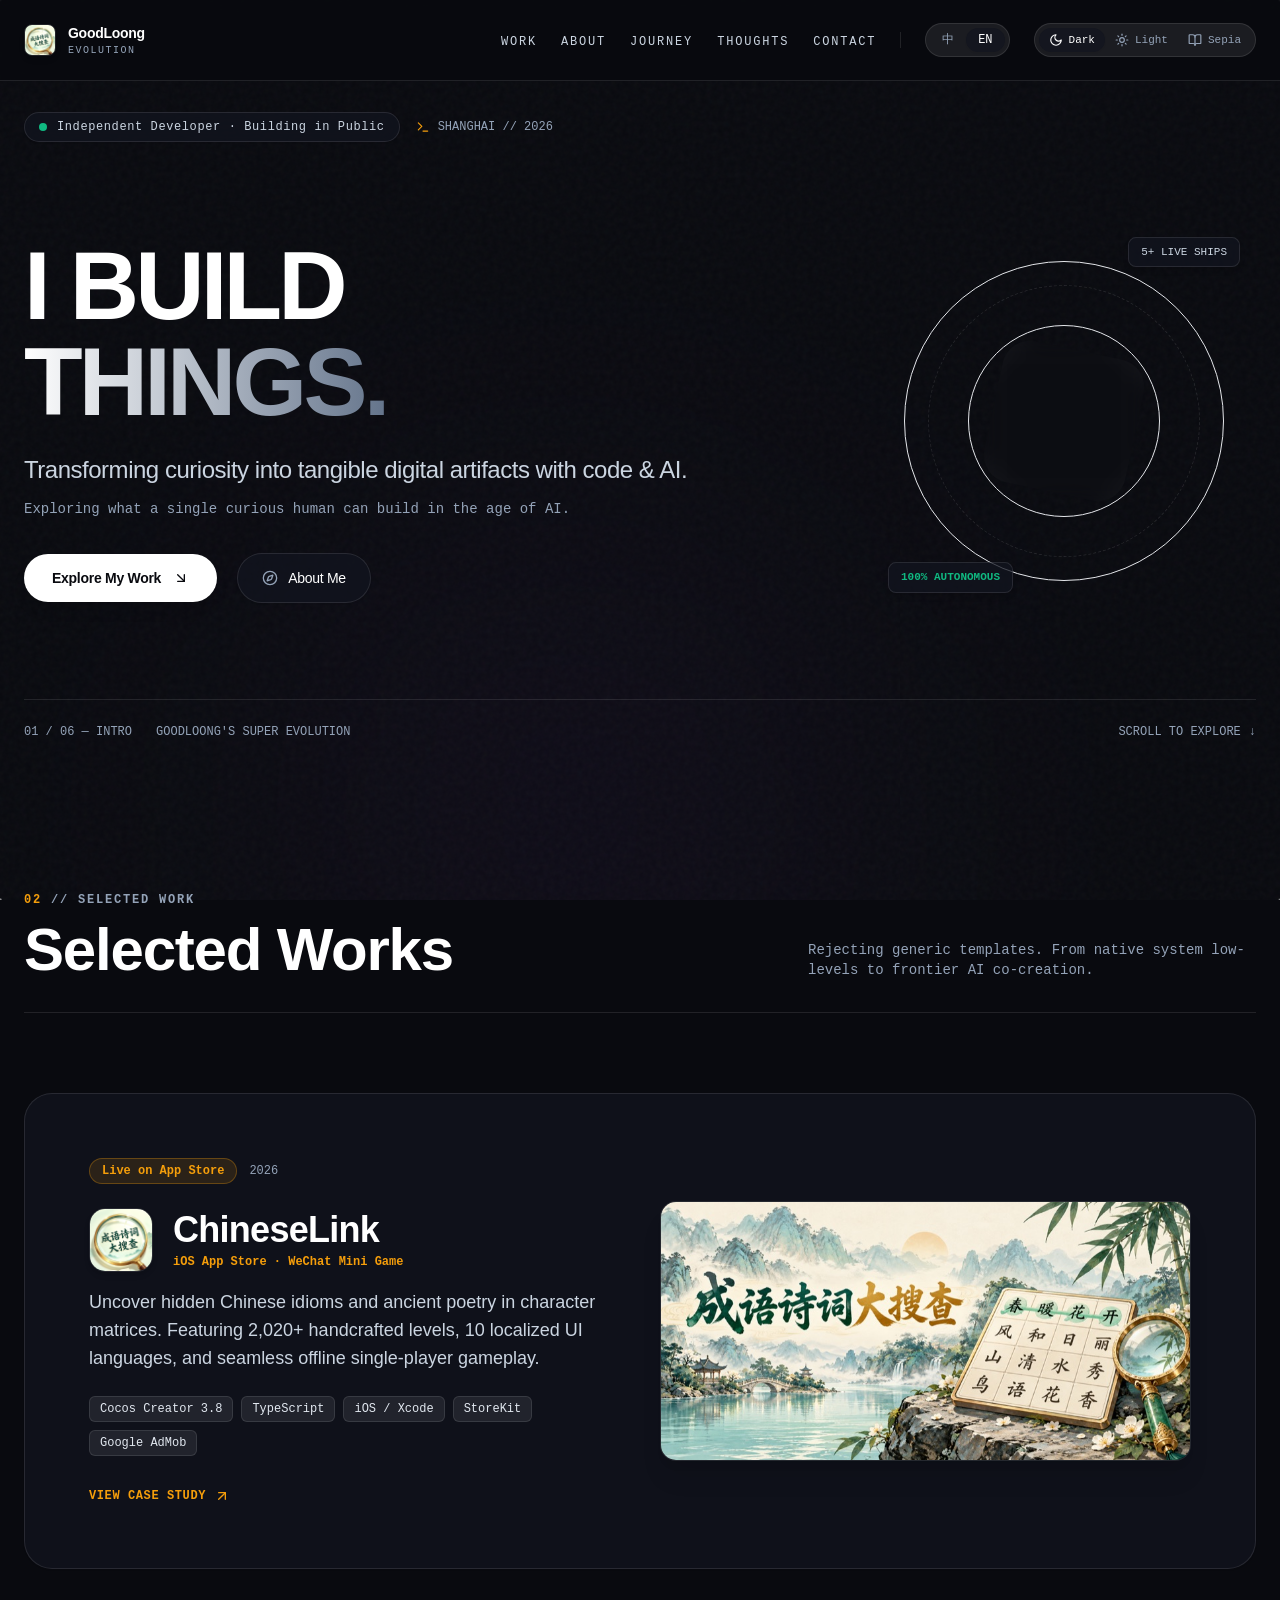
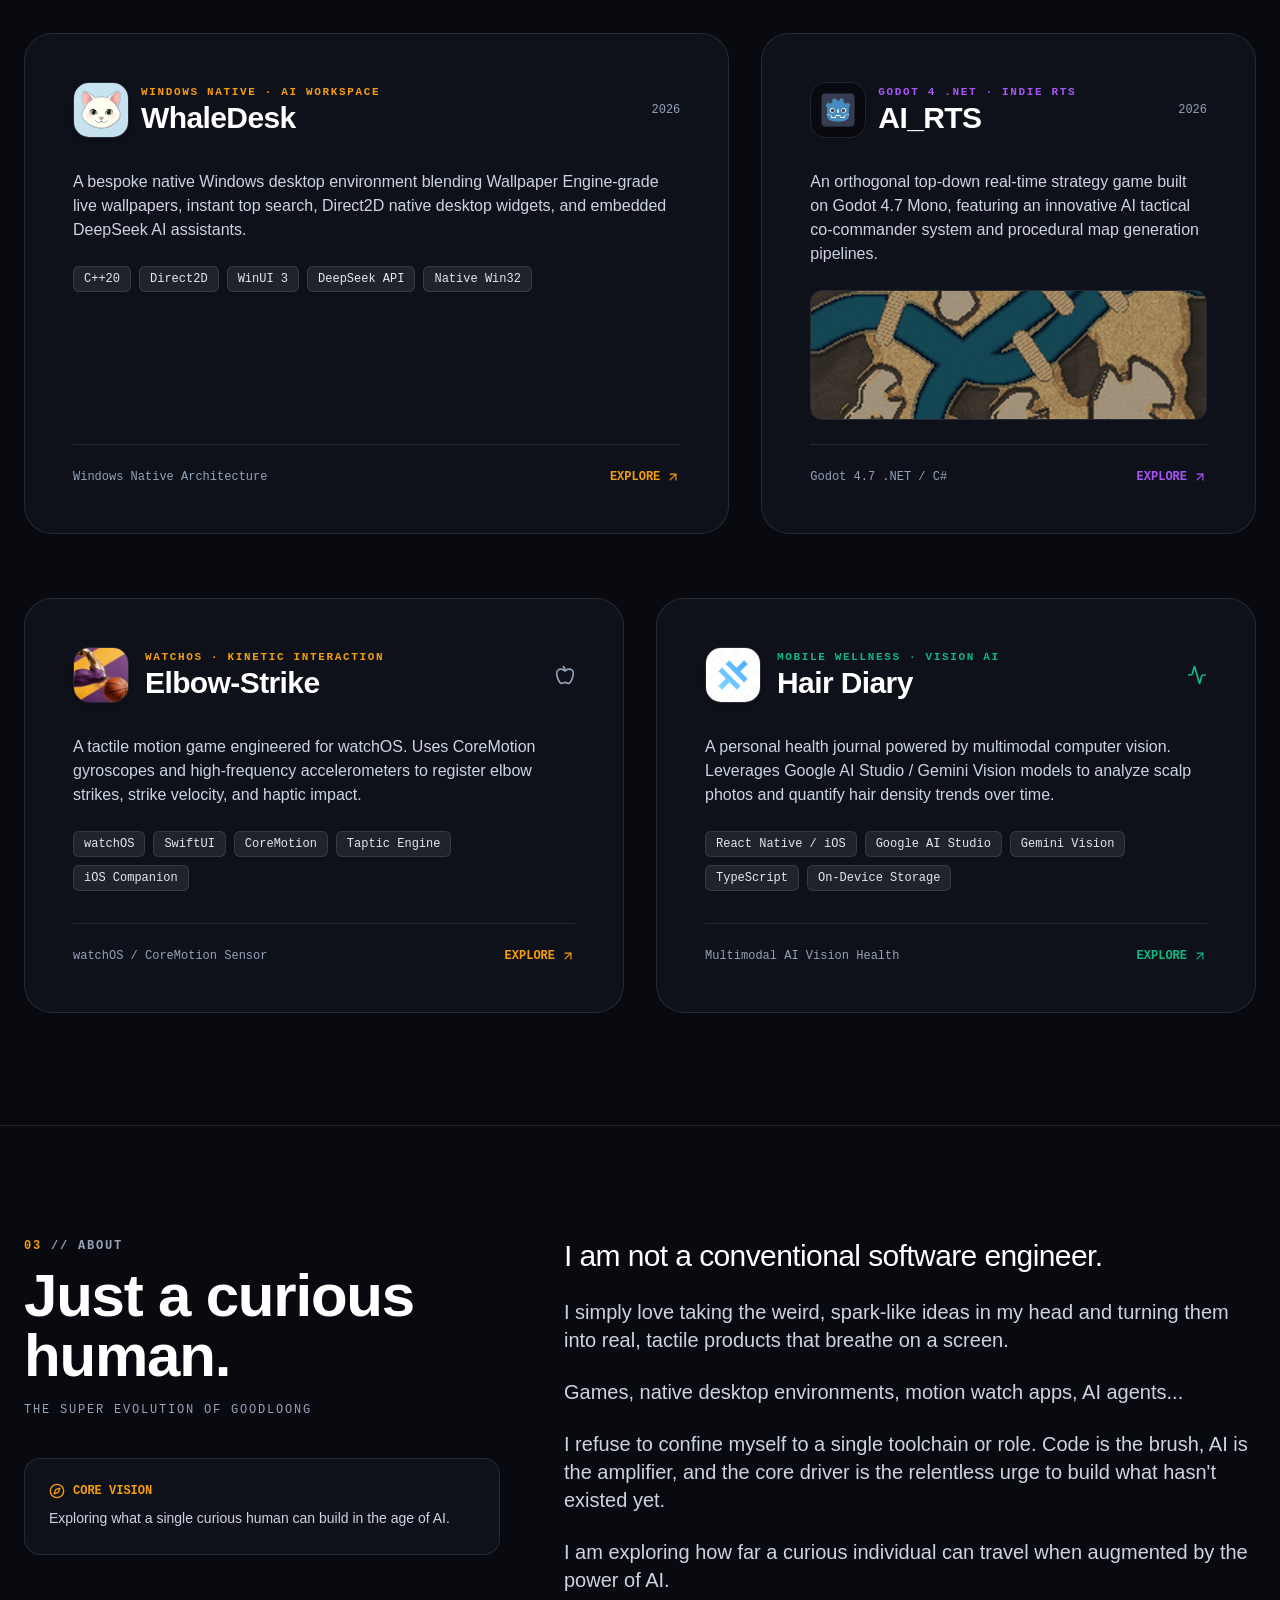
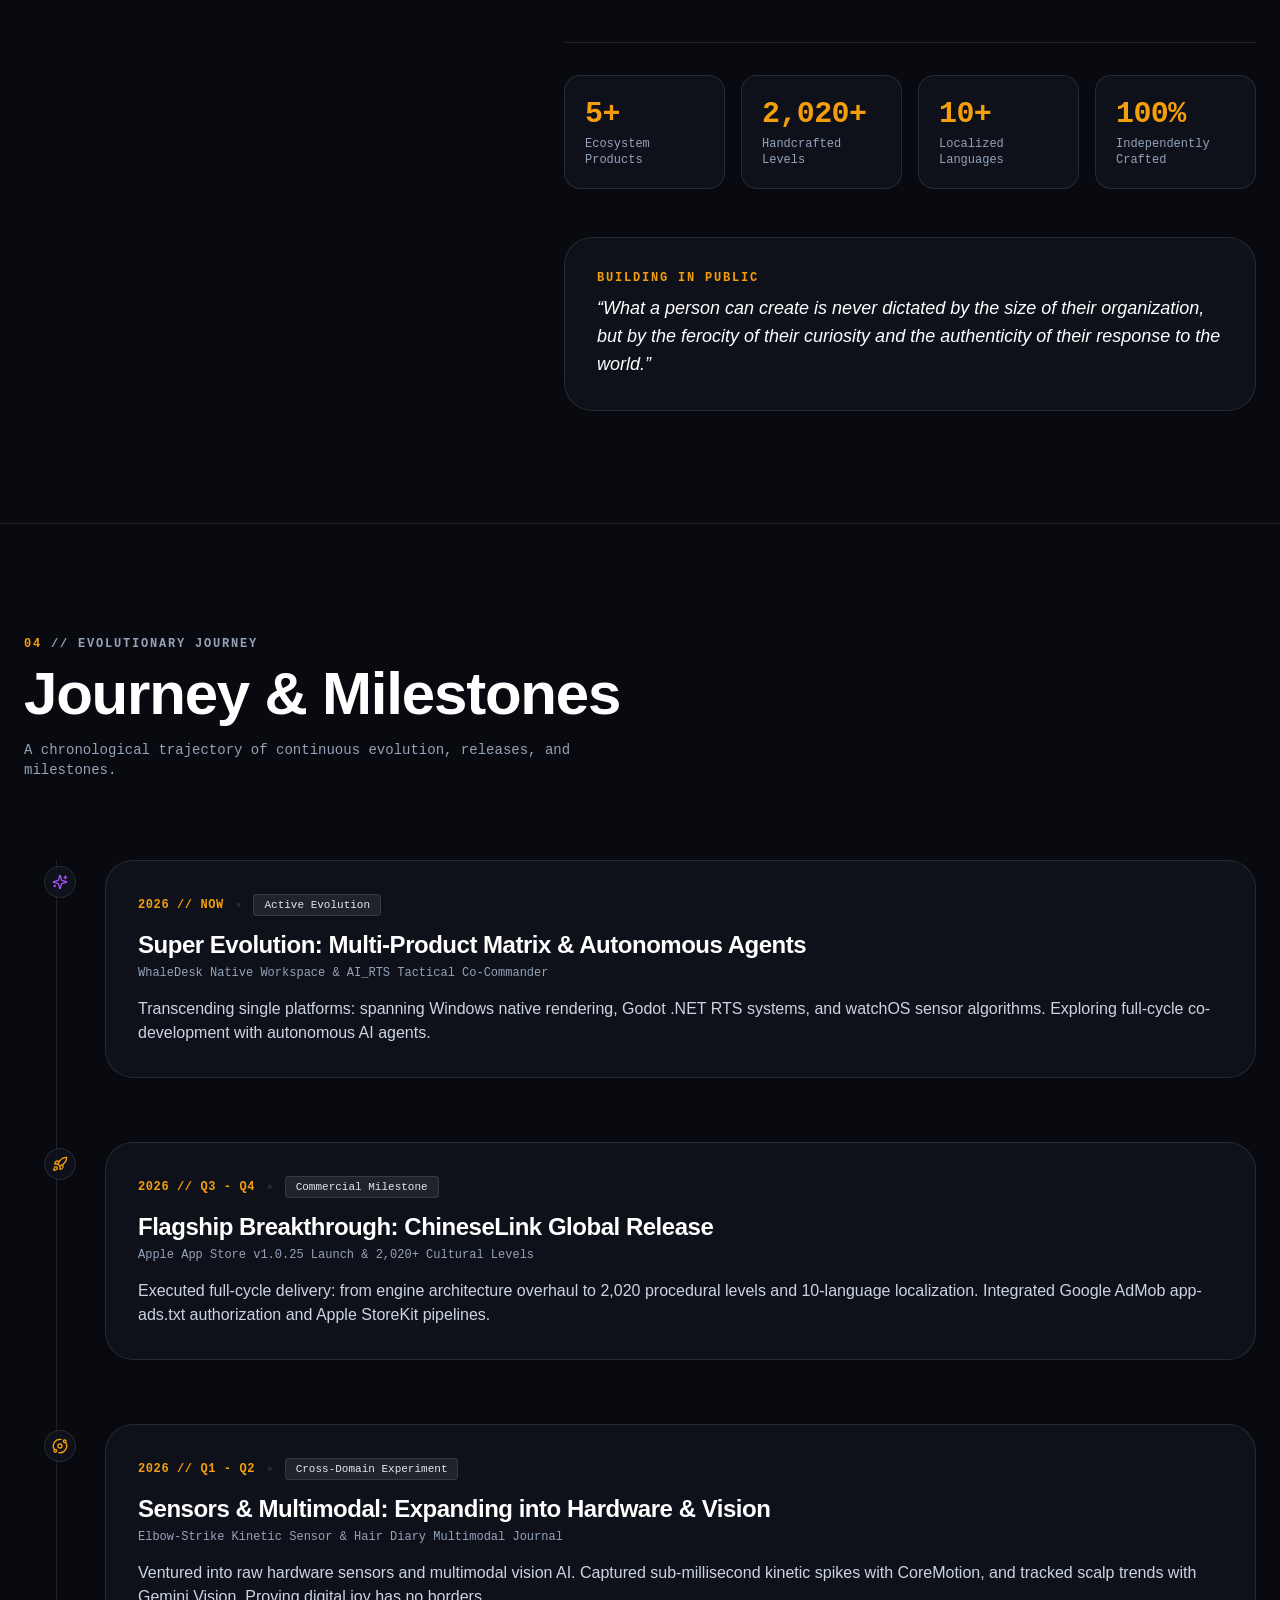
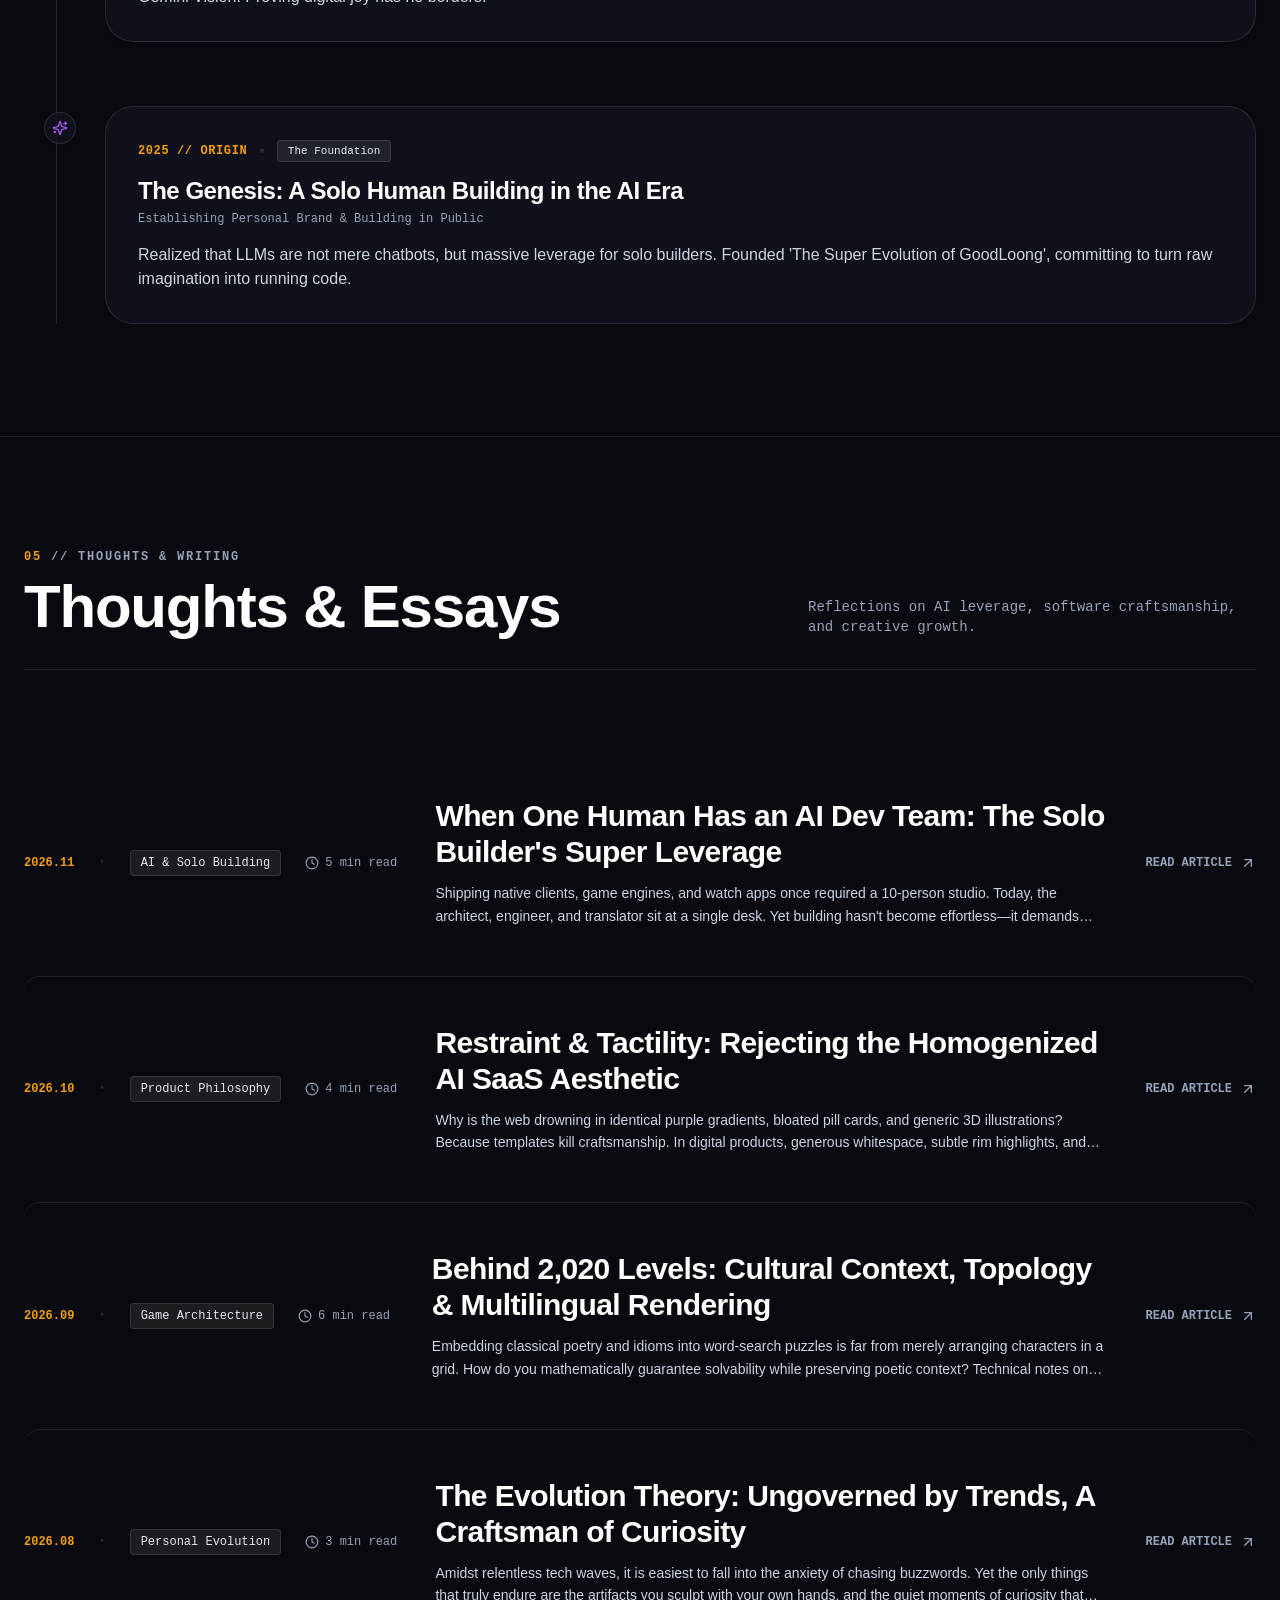
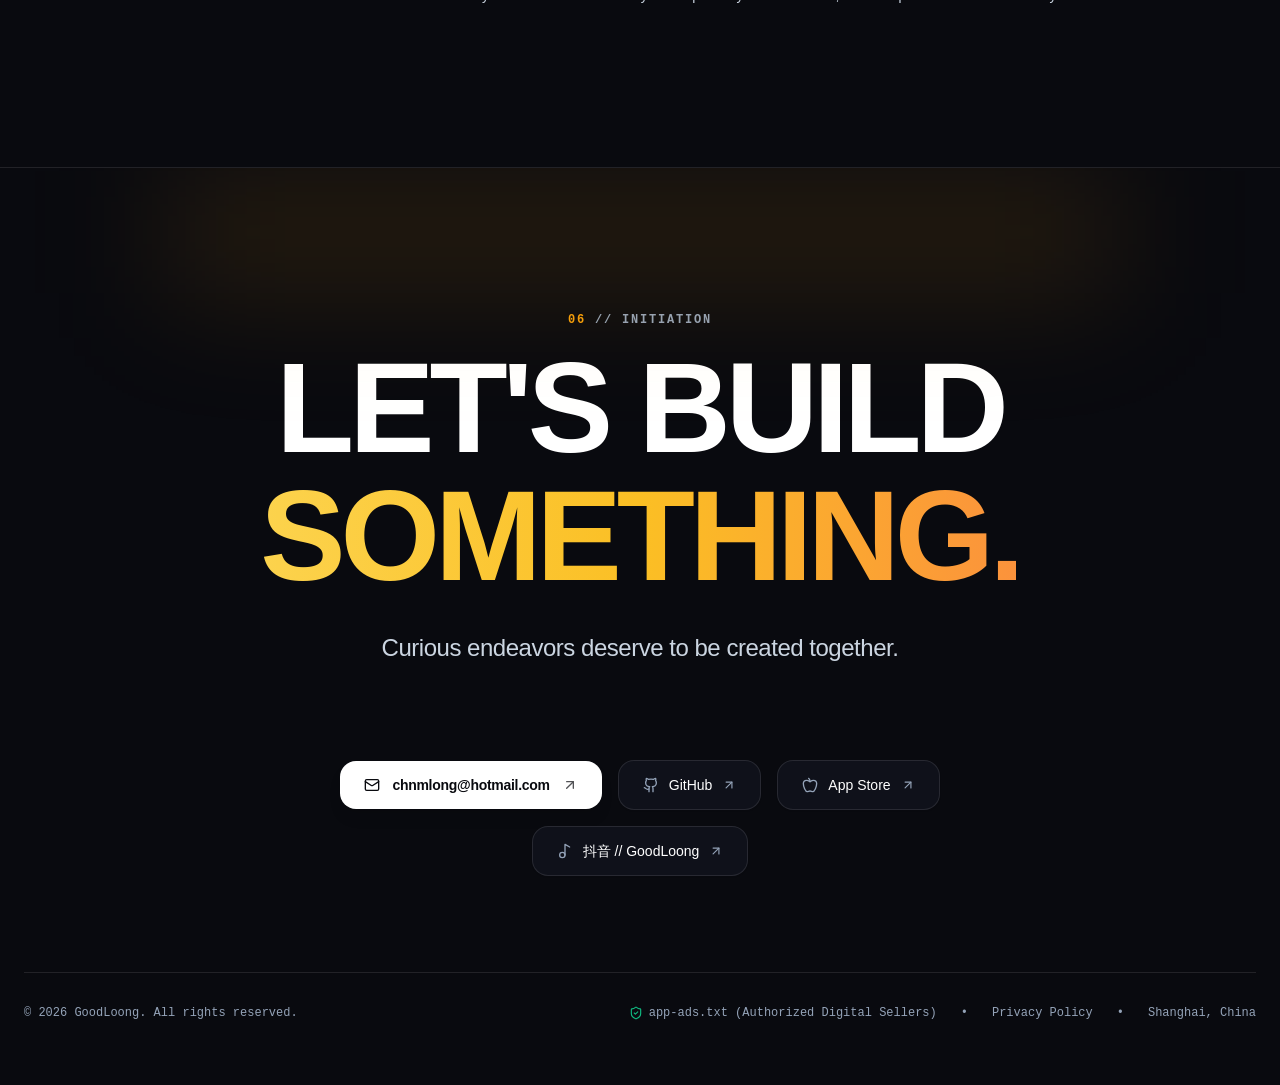
==== commit 5de68313: "feat: launch Awwwards-caliber GoodLoong personal brand website with Next.js & Framer Motion" ====
--- a/index.html
+++ b/index.html
@@ -1 +1 @@
-<!DOCTYPE html><html lang="zh-CN" class="dark scroll-smooth"><head><meta charSet="utf-8"/><meta name="viewport" content="width=device-width, initial-scale=1"/><link rel="preload" as="image" href="/images/chineselink-icon.png"/><link rel="preload" as="image" href="/images/chineselink-banner.jpg"/><link rel="preload" as="image" href="/images/whaledesk-icon.png"/><link rel="preload" as="image" href="/images/airts-icon.svg"/><link rel="preload" as="image" href="/images/airts-preview.png"/><link rel="preload" as="image" href="/images/elbowstrike-icon.png"/><link rel="preload" as="image" href="/images/hairdiary-icon.png"/><link rel="stylesheet" href="/_next/static/css/eb217b995e70e634.css" data-precedence="next"/><link rel="preload" as="script" fetchPriority="low" href="/_next/static/chunks/webpack-8658fdbc42bfbbae.js"/><script src="/_next/static/chunks/fd9d1056-91aa9495991b9c80.js" async=""></script><script src="/_next/static/chunks/117-db2103dfdeca0efb.js" async=""></script><script src="/_next/static/chunks/main-app-16af84683da16f90.js" async=""></script><script src="/_next/static/chunks/366-4ab0dffbde142927.js" async=""></script><script src="/_next/static/chunks/572-d98a32b96989628b.js" async=""></script><script src="/_next/static/chunks/app/page-ccb4a33ce10a6c3b.js" async=""></script><script src="/_next/static/chunks/app/layout-b1ed1b6c03628117.js" async=""></script><title>古德龙 (GoodLoong) · 独立开发者 &amp; AI Builder</title><meta name="description" content="古德龙的超级进化：探索 AI 时代，一个普通人能够创造什么。独立游戏、原生客户端、AI Agent 创造者作品集与思考札记。"/><link rel="author" href="https://goodloongstudio.github.io"/><meta name="author" content="GoodLoong"/><meta name="keywords" content="古德龙,GoodLoong,独立开发,AI Builder,ChineseLink,成语诗词大搜查,WhaleDesk,AI_RTS,Elbow-Strike,Hair Diary"/><meta property="og:title" content="古德龙 (GoodLoong) · 独立开发者 &amp; AI Builder"/><meta property="og:description" content="探索 AI 时代，一个普通人能够创造什么。独立游戏与原生客户端作品集。"/><meta property="og:url" content="https://goodloongstudio.github.io/"/><meta property="og:site_name" content="GoodLoong Studio"/><meta property="og:locale" content="zh_CN"/><meta property="og:type" content="website"/><meta name="twitter:card" content="summary"/><meta name="twitter:title" content="古德龙 (GoodLoong) · 独立开发者 &amp; AI Builder"/><meta name="twitter:description" content="探索 AI 时代，一个普通人能够创造什么。独立游戏与原生客户端作品集。"/><link rel="icon" href="/images/chineselink-icon.png"/><script src="/_next/static/chunks/polyfills-42372ed130431b0a.js" noModule=""></script></head><body class="antialiased selection:bg-accent-cyan/30 selection:text-white"><div class="fixed inset-0 pointer-events-none z-0 overflow-hidden"><div class="absolute -top-32 -left-32 w-[600px] h-[600px] bg-accent-blue/10 dark:bg-accent-blue/[0.07] rounded-full blur-[140px] animate-pulse"></div><div class="absolute top-1/3 -right-40 w-[550px] h-[550px] bg-accent-cyan/10 dark:bg-accent-cyan/[0.06] rounded-full blur-[160px] animate-float"></div><div class="absolute -bottom-40 left-1/4 w-[500px] h-[500px] bg-accent-purple/10 dark:bg-accent-purple/[0.05] rounded-full blur-[150px]"></div><canvas class="absolute inset-0 block w-full h-full"></canvas><div class="absolute inset-0 opacity-[0.025] dark:opacity-[0.035] mix-blend-overlay pointer-events-none" style="background-image:url(&quot;data:image/svg+xml,%3Csvg viewBox=&#x27;0 0 200 200&#x27; xmlns=&#x27;http://www.w3.org/2000/svg&#x27;%3E%3Cfilter id=&#x27;noiseFilter&#x27;%3E%3CfeTurbulence type=&#x27;fractalNoise&#x27; baseFrequency=&#x27;0.8&#x27; numOctaves=&#x27;3&#x27; stitchTiles=&#x27;stitch&#x27;/%3E%3C/filter%3E%3Crect width=&#x27;100%25&#x27; height=&#x27;100%25&#x27; filter=&#x27;url(%23noiseFilter)&#x27;/%3E%3C/svg%3E&quot;)"></div></div><div class="relative min-h-screen"><nav class="fixed top-0 left-0 right-0 z-40 backdrop-blur-xl bg-theme-nav border-b border-theme-border transition-colors duration-300"><div class="max-w-7xl mx-auto px-6 h-20 flex items-center justify-between"><a href="#" class="flex items-center gap-3 group"><div class="w-8 h-8 rounded-lg overflow-hidden border border-theme-border shadow-md group-hover:scale-105 transition-transform duration-300"><img src="/images/chineselink-icon.png" alt="GoodLoong" class="w-full h-full object-cover"/></div><div class="flex flex-col"><span class="text-sm font-bold tracking-tight text-theme-primary group-hover:text-accent-cyan transition-colors">古德龙</span><span class="text-[10px] font-mono tracking-widest text-theme-muted uppercase">超级进化</span></div></a><div class="hidden md:flex items-center gap-6"><ul class="flex items-center gap-6 list-none"><li><a href="#work" class="text-xs uppercase tracking-widest text-theme-secondary hover:text-theme-primary transition-colors font-mono">作品</a></li><li><a href="#about" class="text-xs uppercase tracking-widest text-theme-secondary hover:text-theme-primary transition-colors font-mono">关于</a></li><li><a href="#journey" class="text-xs uppercase tracking-widest text-theme-secondary hover:text-theme-primary transition-colors font-mono">旅程</a></li><li><a href="#thoughts" class="text-xs uppercase tracking-widest text-theme-secondary hover:text-theme-primary transition-colors font-mono">思考</a></li><li><a href="#contact" class="text-xs uppercase tracking-widest text-theme-secondary hover:text-theme-primary transition-colors font-mono">联系</a></li></ul><div class="h-4 w-[1px] bg-theme-border"></div><div class="flex items-center bg-theme-tag border border-theme-border rounded-full p-1"><button class="px-3 py-1 rounded-full text-xs font-mono font-medium transition-all bg-theme-card text-theme-primary shadow-sm">中</button><button class="px-3 py-1 rounded-full text-xs font-mono font-medium transition-all text-theme-muted hover:text-theme-primary">EN</button></div><div class="flex items-center bg-theme-tag border border-theme-border rounded-full p-1"><button title="深色模式 (曜石黑)" class="px-2.5 py-1 rounded-full text-xs font-mono transition-all flex items-center gap-1.5 bg-theme-card text-theme-primary shadow-sm"><svg xmlns="http://www.w3.org/2000/svg" width="24" height="24" viewBox="0 0 24 24" fill="none" stroke="currentColor" stroke-width="2" stroke-linecap="round" stroke-linejoin="round" class="lucide lucide-moon w-3.5 h-3.5"><path d="M12 3a6 6 0 0 0 9 9 9 9 0 1 1-9-9Z"></path></svg><span class="hidden xl:inline text-[11px]">深色</span></button><button title="白色模式 (极简白)" class="px-2.5 py-1 rounded-full text-xs font-mono transition-all flex items-center gap-1.5 text-theme-muted hover:text-theme-primary"><svg xmlns="http://www.w3.org/2000/svg" width="24" height="24" viewBox="0 0 24 24" fill="none" stroke="currentColor" stroke-width="2" stroke-linecap="round" stroke-linejoin="round" class="lucide lucide-sun w-3.5 h-3.5"><circle cx="12" cy="12" r="4"></circle><path d="M12 2v2"></path><path d="M12 20v2"></path><path d="m4.93 4.93 1.41 1.41"></path><path d="m17.66 17.66 1.41 1.41"></path><path d="M2 12h2"></path><path d="M20 12h2"></path><path d="m6.34 17.66-1.41 1.41"></path><path d="m19.07 4.93-1.41 1.41"></path></svg><span class="hidden xl:inline text-[11px]">白色</span></button><button title="褐色模式 (典雅纸褐)" class="px-2.5 py-1 rounded-full text-xs font-mono transition-all flex items-center gap-1.5 text-theme-muted hover:text-theme-primary"><svg xmlns="http://www.w3.org/2000/svg" width="24" height="24" viewBox="0 0 24 24" fill="none" stroke="currentColor" stroke-width="2" stroke-linecap="round" stroke-linejoin="round" class="lucide lucide-book-open w-3.5 h-3.5"><path d="M12 7v14"></path><path d="M3 18a1 1 0 0 1-1-1V4a1 1 0 0 1 1-1h5a4 4 0 0 1 4 4 4 4 0 0 1 4-4h5a1 1 0 0 1 1 1v13a1 1 0 0 1-1 1h-6a3 3 0 0 0-3 3 3 3 0 0 0-3-3z"></path></svg><span class="hidden xl:inline text-[11px]">褐色</span></button></div></div><div class="flex items-center gap-2 md:hidden"><div class="flex items-center bg-theme-tag border border-theme-border rounded-full p-0.5"><button class="px-2 py-0.5 text-xs font-mono text-theme-primary">中/EN</button></div><div class="flex items-center bg-theme-tag border border-theme-border rounded-full p-0.5"><button class="p-1.5 text-theme-primary" title="Toggle Theme"><svg xmlns="http://www.w3.org/2000/svg" width="24" height="24" viewBox="0 0 24 24" fill="none" stroke="currentColor" stroke-width="2" stroke-linecap="round" stroke-linejoin="round" class="lucide lucide-moon w-4 h-4"><path d="M12 3a6 6 0 0 0 9 9 9 9 0 1 1-9-9Z"></path></svg></button></div><button class="p-2 rounded-xl text-theme-primary hover:bg-theme-tag transition-colors"><svg xmlns="http://www.w3.org/2000/svg" width="24" height="24" viewBox="0 0 24 24" fill="none" stroke="currentColor" stroke-width="2" stroke-linecap="round" stroke-linejoin="round" class="lucide lucide-menu w-6 h-6"><line x1="4" x2="20" y1="12" y2="12"></line><line x1="4" x2="20" y1="6" y2="6"></line><line x1="4" x2="20" y1="18" y2="18"></line></svg></button></div></div></nav><main class="relative z-10"><section class="relative min-h-[680px] lg:min-h-[780px] flex flex-col justify-between pt-24 sm:pt-28 pb-10 px-6 max-w-7xl mx-auto"><div class="flex items-center gap-4 flex-wrap"><div class="inline-flex items-center gap-2.5 px-3.5 py-1.5 rounded-full border border-theme-border bg-theme-card backdrop-blur-md shadow-sm"><span class="w-2 h-2 rounded-full bg-accent-emerald animate-ping"></span><span class="text-xs font-mono tracking-wider text-theme-secondary font-medium">独立开发 · 持续公开创作 (Building in Public)</span></div><div class="hidden sm:inline-flex items-center gap-2 text-xs font-mono text-theme-muted"><svg xmlns="http://www.w3.org/2000/svg" width="24" height="24" viewBox="0 0 24 24" fill="none" stroke="currentColor" stroke-width="2" stroke-linecap="round" stroke-linejoin="round" class="lucide lucide-terminal w-3.5 h-3.5 text-accent-brand"><polyline points="4 17 10 11 4 5"></polyline><line x1="12" x2="20" y1="19" y2="19"></line></svg><span>SHANGHAI // 2026</span></div></div><div class="my-auto py-8 grid grid-cols-1 lg:grid-cols-12 gap-10 items-center"><div class="lg:col-span-8"><div><h1 class="text-5xl sm:text-6xl md:text-7xl lg:text-8xl font-black tracking-tighter leading-[0.95] text-theme-primary select-none">I BUILD<br/><span class="relative inline-block text-transparent bg-clip-text bg-gradient-to-r from-[var(--color-hero-gradient-from)] to-[var(--color-hero-gradient-to)]">THINGS.</span></h1></div><p class="mt-6 text-xl sm:text-2xl font-light text-theme-secondary max-w-2xl leading-relaxed tracking-tight">用代码、AI 和一点好奇心，创造有趣的东西。</p><p class="mt-3 text-sm font-mono text-theme-muted max-w-xl leading-relaxed">探索 AI 时代，一个普通人能够创造什么。</p><div class="mt-8 flex items-center gap-5 flex-wrap"><a href="#work" class="group relative inline-flex items-center gap-3 px-7 py-3.5 rounded-full bg-theme-btnPrimary text-theme-btnPrimaryText font-semibold text-sm tracking-tight transition-transform duration-300 hover:scale-105 active:scale-95 shadow-lg"><span>探索我的作品</span><svg xmlns="http://www.w3.org/2000/svg" width="24" height="24" viewBox="0 0 24 24" fill="none" stroke="currentColor" stroke-width="2" stroke-linecap="round" stroke-linejoin="round" class="lucide lucide-arrow-down-right w-4 h-4 group-hover:translate-x-0.5 group-hover:translate-y-0.5 transition-transform"><path d="m7 7 10 10"></path><path d="M17 7v10H7"></path></svg></a><a href="#about" class="inline-flex items-center gap-2.5 px-6 py-3.5 rounded-full border border-theme-border bg-theme-card text-theme-primary text-sm font-medium tracking-tight hover:border-accent-brand/40 hover:bg-theme-cardHover transition-all duration-300 shadow-sm"><svg xmlns="http://www.w3.org/2000/svg" width="24" height="24" viewBox="0 0 24 24" fill="none" stroke="currentColor" stroke-width="2" stroke-linecap="round" stroke-linejoin="round" class="lucide lucide-compass w-4 h-4 text-theme-muted"><path d="m16.24 7.76-1.804 5.411a2 2 0 0 1-1.265 1.265L7.76 16.24l1.804-5.411a2 2 0 0 1 1.265-1.265z"></path><circle cx="12" cy="12" r="10"></circle></svg><span>关于我</span></a></div></div><div class="lg:col-span-4 relative flex items-center justify-center"><div class="relative w-72 h-72 sm:w-80 sm:h-80 flex items-center justify-center"><div class="absolute inset-0 rounded-full border border-accent-brand/20 animate-[spin_32s_linear_infinite]"></div><div class="absolute inset-6 rounded-full border border-dashed border-theme-border animate-[spin_24s_linear_infinite_reverse]"></div><div class="absolute inset-16 rounded-full border border-accent-brand/25 animate-[spin_40s_linear_infinite]"></div><div class="relative w-36 h-36 rounded-3xl bg-theme-card border border-theme-border shadow-xl flex flex-col items-center justify-center text-center p-4 transform rotate-12 hover:rotate-0 transition-transform duration-700 group backdrop-blur-md"><svg xmlns="http://www.w3.org/2000/svg" width="24" height="24" viewBox="0 0 24 24" fill="none" stroke="currentColor" stroke-width="2" stroke-linecap="round" stroke-linejoin="round" class="lucide lucide-sparkles w-8 h-8 text-accent-brand mb-2 group-hover:scale-110 transition-transform"><path d="M9.937 15.5A2 2 0 0 0 8.5 14.063l-6.135-1.582a.5.5 0 0 1 0-.962L8.5 9.936A2 2 0 0 0 9.937 8.5l1.582-6.135a.5.5 0 0 1 .963 0L14.063 8.5A2 2 0 0 0 15.5 9.937l6.135 1.581a.5.5 0 0 1 0 .964L15.5 14.063a2 2 0 0 0-1.437 1.437l-1.582 6.135a.5.5 0 0 1-.963 0z"></path><path d="M20 3v4"></path><path d="M22 5h-4"></path><path d="M4 17v2"></path><path d="M5 18H3"></path></svg><span class="text-[11px] font-mono font-bold tracking-widest text-theme-primary uppercase">GOODLOONG</span><span class="text-[9px] font-mono font-bold tracking-wider text-accent-brand mt-1">BUILD IN PUBLIC</span></div><div class="absolute -top-4 -right-4 px-3 py-1.5 rounded-lg border border-theme-border bg-theme-card text-[11px] font-mono text-theme-secondary shadow-md font-medium">5+ LIVE SHIPS</div><div class="absolute -bottom-2 -left-4 px-3 py-1.5 rounded-lg border border-theme-border bg-theme-card text-[11px] font-mono text-accent-emerald shadow-md font-semibold">100% AUTONOMOUS</div></div></div></div><div class="flex items-center justify-between border-t border-theme-border pt-6 text-xs font-mono text-theme-muted"><div class="flex items-center gap-6"><span>01 / 06 — INTRO</span><span class="hidden sm:inline font-medium">GOODLOONG&#x27;S SUPER EVOLUTION</span></div><div class="flex items-center gap-2"><span>SCROLL TO EXPLORE</span><span class="inline-block animate-bounce">↓</span></div></div></section><section id="work" class="py-28 px-6 max-w-7xl mx-auto relative z-10"><div class="flex flex-col md:flex-row md:items-end justify-between mb-20 pb-8 border-b border-theme-border"><div><span class="text-xs font-mono tracking-widest text-theme-muted uppercase block mb-3 font-semibold"><span class="text-accent-brand">02</span> // SELECTED WORK</span><h2 class="text-4xl sm:text-5xl md:text-6xl font-black tracking-tight text-theme-primary">精选作品</h2></div><p class="mt-4 md:mt-0 text-sm font-mono text-theme-muted max-w-md">拒绝同质化模版。从原生系统底层到前沿 AI 协同，每一个项目都是一次独特的数字建造。</p></div><div class="space-y-16"><article data-cursor="view" data-cursor-text="EXPLORE" class="group relative rounded-3xl bg-theme-card hover:bg-theme-cardHover border border-theme-border hover:border-accent-brand/40 transition-all duration-500 overflow-hidden cursor-pointer p-8 sm:p-12 md:p-16 hover:-translate-y-1 shadow-sm hover:shadow-2xl"><div class="grid grid-cols-1 lg:grid-cols-12 gap-10 items-center"><div class="lg:col-span-6 flex flex-col justify-between"><div><div class="flex items-center gap-3 mb-6"><span class="px-3 py-1 rounded-full text-xs font-mono font-semibold bg-accent-brandSubtle border border-accent-brandBorder text-accent-brand">官方上架 · 旗舰</span><span class="text-xs font-mono text-theme-muted">2026</span></div><div class="flex items-center gap-5 mb-4"><img src="/images/chineselink-icon.png" alt="ChineseLink" class="w-16 h-16 rounded-2xl border border-theme-border shadow-md object-cover group-hover:scale-105 transition-transform duration-500"/><div><h3 class="text-3xl sm:text-4xl font-extrabold tracking-tight text-theme-primary group-hover:text-accent-brand transition-colors">ChineseLink</h3><p class="text-xs font-mono text-accent-brand mt-1 font-semibold">iOS App Store · WeChat Mini Game</p></div></div><p class="text-theme-secondary text-base sm:text-lg font-light leading-relaxed mt-4">在方寸字阵中，寻味成语与千古诗词。横竖斜向滑动连词，拥有 2,020+ 精编主线关卡、10 种全球语言本地化与单机离线畅玩体验。</p><div class="flex flex-wrap gap-2 mt-6"><span class="px-2.5 py-1 rounded-md text-xs font-mono bg-theme-tag border border-theme-border text-theme-tagText font-medium">Cocos Creator 3.8</span><span class="px-2.5 py-1 rounded-md text-xs font-mono bg-theme-tag border border-theme-border text-theme-tagText font-medium">TypeScript</span><span class="px-2.5 py-1 rounded-md text-xs font-mono bg-theme-tag border border-theme-border text-theme-tagText font-medium">iOS / Xcode</span><span class="px-2.5 py-1 rounded-md text-xs font-mono bg-theme-tag border border-theme-border text-theme-tagText font-medium">StoreKit</span><span class="px-2.5 py-1 rounded-md text-xs font-mono bg-theme-tag border border-theme-border text-theme-tagText font-medium">Google AdMob</span></div></div><div class="mt-8 flex items-center gap-4"><span class="inline-flex items-center gap-2 text-xs font-mono font-bold tracking-wider text-accent-brand group-hover:translate-x-1 transition-transform"><span>查看详情与架构</span><svg xmlns="http://www.w3.org/2000/svg" width="24" height="24" viewBox="0 0 24 24" fill="none" stroke="currentColor" stroke-width="2" stroke-linecap="round" stroke-linejoin="round" class="lucide lucide-arrow-up-right w-4 h-4"><path d="M7 7h10v10"></path><path d="M7 17 17 7"></path></svg></span></div></div><div class="lg:col-span-6 relative"><div class="rounded-2xl overflow-hidden border border-theme-border shadow-xl bg-black/10 group-hover:scale-[1.02] transition-transform duration-700"><img src="/images/chineselink-banner.jpg" alt="ChineseLink" class="w-full h-auto object-cover"/></div></div></div></article><div class="grid grid-cols-1 lg:grid-cols-12 gap-8"><article data-cursor="view" data-cursor-text="CASE" class="lg:col-span-7 group rounded-3xl bg-theme-card hover:bg-theme-cardHover border border-theme-border hover:border-accent-brand/40 transition-all duration-500 overflow-hidden cursor-pointer p-8 sm:p-12 flex flex-col justify-between hover:-translate-y-1 shadow-sm hover:shadow-2xl"><div><div class="flex items-center justify-between mb-8"><div class="flex items-center gap-3"><img src="/images/whaledesk-icon.png" alt="WhaleDesk" class="w-14 h-14 rounded-2xl border border-theme-border shadow-md object-cover"/><div><span class="text-[11px] font-mono tracking-widest text-accent-brand uppercase block font-semibold">Windows 原生桌面 · AI Agent</span><h3 class="text-2xl sm:text-3xl font-extrabold tracking-tight text-theme-primary group-hover:text-accent-brand transition-colors">WhaleDesk</h3></div></div><span class="text-xs font-mono text-theme-muted">2026</span></div><p class="text-theme-secondary text-sm sm:text-base font-light leading-relaxed mb-6">专为 Windows 深度定制的原生 AI 智能桌面系统。集成 Wallpaper Engine 级原生动态壁纸引擎、全局极速搜索、Direct2D 桌面小组件与 DeepSeek / Pi 智能工作台。</p><div class="flex flex-wrap gap-2 mb-8"><span class="px-2.5 py-1 rounded-md text-xs font-mono bg-theme-tag border border-theme-border text-theme-tagText font-medium">C++20</span><span class="px-2.5 py-1 rounded-md text-xs font-mono bg-theme-tag border border-theme-border text-theme-tagText font-medium">Direct2D</span><span class="px-2.5 py-1 rounded-md text-xs font-mono bg-theme-tag border border-theme-border text-theme-tagText font-medium">WinUI 3</span><span class="px-2.5 py-1 rounded-md text-xs font-mono bg-theme-tag border border-theme-border text-theme-tagText font-medium">DeepSeek API</span><span class="px-2.5 py-1 rounded-md text-xs font-mono bg-theme-tag border border-theme-border text-theme-tagText font-medium">Native Win32</span></div></div><div class="pt-6 border-t border-theme-border flex items-center justify-between"><span class="text-xs font-mono text-theme-muted font-medium">Windows 原生 / Direct2D</span><span class="inline-flex items-center gap-1.5 text-xs font-mono font-bold text-accent-brand group-hover:translate-x-1 transition-transform"><span>探索</span><svg xmlns="http://www.w3.org/2000/svg" width="24" height="24" viewBox="0 0 24 24" fill="none" stroke="currentColor" stroke-width="2" stroke-linecap="round" stroke-linejoin="round" class="lucide lucide-arrow-up-right w-3.5 h-3.5"><path d="M7 7h10v10"></path><path d="M7 17 17 7"></path></svg></span></div></article><article data-cursor="view" data-cursor-text="TACTICS" class="lg:col-span-5 group rounded-3xl bg-theme-card hover:bg-theme-cardHover border border-theme-border hover:border-accent-purple/50 transition-all duration-500 overflow-hidden cursor-pointer p-8 sm:p-12 flex flex-col justify-between hover:-translate-y-1 shadow-sm hover:shadow-2xl"><div><div class="flex items-center justify-between mb-8"><div class="flex items-center gap-3"><div class="w-14 h-14 rounded-2xl bg-black/10 dark:bg-black/40 border border-theme-border p-2.5 flex items-center justify-center"><img src="/images/airts-icon.svg" alt="AI_RTS" class="w-full h-full object-contain"/></div><div><span class="text-[11px] font-mono tracking-widest text-accent-purple uppercase block font-semibold">Godot 4 .NET · 独立游戏</span><h3 class="text-2xl sm:text-3xl font-extrabold tracking-tight text-theme-primary group-hover:text-accent-purple transition-colors">AI_RTS</h3></div></div><span class="text-xs font-mono text-theme-muted">2026</span></div><p class="text-theme-secondary text-sm sm:text-base font-light leading-relaxed mb-6">基于 Godot 4.7 Mono 正交俯视架构的即时战略游戏。创新引入 LLM / 强化学习战术 AI 副官系统与自动化地图程序生成管线。</p><div class="rounded-xl overflow-hidden border border-theme-border mb-6"><img src="/images/airts-preview.png" alt="AI_RTS map preview" class="w-full h-32 object-cover group-hover:scale-105 transition-transform duration-500"/></div></div><div class="pt-6 border-t border-theme-border flex items-center justify-between"><span class="text-xs font-mono text-theme-muted font-medium">Godot 4.7 Mono / C#</span><span class="inline-flex items-center gap-1.5 text-xs font-mono font-bold text-accent-purple group-hover:translate-x-1 transition-transform"><span>探索</span><svg xmlns="http://www.w3.org/2000/svg" width="24" height="24" viewBox="0 0 24 24" fill="none" stroke="currentColor" stroke-width="2" stroke-linecap="round" stroke-linejoin="round" class="lucide lucide-arrow-up-right w-3.5 h-3.5"><path d="M7 7h10v10"></path><path d="M7 17 17 7"></path></svg></span></div></article></div><div class="grid grid-cols-1 lg:grid-cols-12 gap-8"><article data-cursor="view" data-cursor-text="WATCH" class="lg:col-span-6 group rounded-3xl bg-theme-card hover:bg-theme-cardHover border border-theme-border hover:border-accent-amber/50 transition-all duration-500 overflow-hidden cursor-pointer p-8 sm:p-12 flex flex-col justify-between hover:-translate-y-1 shadow-sm hover:shadow-2xl"><div><div class="flex items-center justify-between mb-8"><div class="flex items-center gap-4"><img src="/images/elbowstrike-icon.png" alt="Elbow-Strike" class="w-14 h-14 rounded-2xl border border-theme-border shadow-md object-cover"/><div><span class="text-[11px] font-mono tracking-widest text-accent-amber uppercase block font-semibold">watchOS · 体感交互</span><h3 class="text-2xl sm:text-3xl font-extrabold tracking-tight text-theme-primary group-hover:text-accent-amber transition-colors">Elbow-Strike</h3></div></div><svg xmlns="http://www.w3.org/2000/svg" width="24" height="24" viewBox="0 0 24 24" fill="none" stroke="currentColor" stroke-width="2" stroke-linecap="round" stroke-linejoin="round" class="lucide lucide-apple w-5 h-5 text-theme-muted"><path d="M12 20.94c1.5 0 2.75 1.06 4 1.06 3 0 6-8 6-12.22A4.91 4.91 0 0 0 17 5c-2.22 0-4 1.44-5 2-1-.56-2.78-2-5-2a4.9 4.9 0 0 0-5 4.78C2 14 5 22 8 22c1.25 0 2.5-1.06 4-1.06Z"></path><path d="M10 2c1 .5 2 2 2 5"></path></svg></div><p class="text-theme-secondary text-sm sm:text-base font-light leading-relaxed mb-6">基于 watchOS 与 CoreMotion 传感器深度研发的腕上趣味体感应用。利用陀螺仪与加速度计实时检测肘击速度与打击力度，伴随震撼触觉反馈与动效。</p><div class="flex flex-wrap gap-2 mb-8"><span class="px-2.5 py-1 rounded-md text-xs font-mono bg-theme-tag border border-theme-border text-theme-tagText font-medium">watchOS</span><span class="px-2.5 py-1 rounded-md text-xs font-mono bg-theme-tag border border-theme-border text-theme-tagText font-medium">SwiftUI</span><span class="px-2.5 py-1 rounded-md text-xs font-mono bg-theme-tag border border-theme-border text-theme-tagText font-medium">CoreMotion</span><span class="px-2.5 py-1 rounded-md text-xs font-mono bg-theme-tag border border-theme-border text-theme-tagText font-medium">Taptic Engine</span><span class="px-2.5 py-1 rounded-md text-xs font-mono bg-theme-tag border border-theme-border text-theme-tagText font-medium">iOS Companion</span></div></div><div class="pt-6 border-t border-theme-border flex items-center justify-between"><span class="text-xs font-mono text-theme-muted font-medium">watchOS / CoreMotion</span><span class="inline-flex items-center gap-1.5 text-xs font-mono font-bold text-accent-amber group-hover:translate-x-1 transition-transform"><span>探索</span><svg xmlns="http://www.w3.org/2000/svg" width="24" height="24" viewBox="0 0 24 24" fill="none" stroke="currentColor" stroke-width="2" stroke-linecap="round" stroke-linejoin="round" class="lucide lucide-arrow-up-right w-3.5 h-3.5"><path d="M7 7h10v10"></path><path d="M7 17 17 7"></path></svg></span></div></article><article data-cursor="view" data-cursor-text="VISION" class="lg:col-span-6 group rounded-3xl bg-theme-card hover:bg-theme-cardHover border border-theme-border hover:border-accent-emerald/50 transition-all duration-500 overflow-hidden cursor-pointer p-8 sm:p-12 flex flex-col justify-between hover:-translate-y-1 shadow-sm hover:shadow-2xl"><div><div class="flex items-center justify-between mb-8"><div class="flex items-center gap-4"><img src="/images/hairdiary-icon.png" alt="Hair Diary" class="w-14 h-14 rounded-2xl border border-theme-border shadow-md object-cover"/><div><span class="text-[11px] font-mono tracking-widest text-accent-emerald uppercase block font-semibold">移动健康 · 多模态 AI</span><h3 class="text-2xl sm:text-3xl font-extrabold tracking-tight text-theme-primary group-hover:text-accent-emerald transition-colors">Hair Diary</h3></div></div><svg xmlns="http://www.w3.org/2000/svg" width="24" height="24" viewBox="0 0 24 24" fill="none" stroke="currentColor" stroke-width="2" stroke-linecap="round" stroke-linejoin="round" class="lucide lucide-activity w-5 h-5 text-accent-emerald"><path d="M22 12h-2.48a2 2 0 0 0-1.93 1.46l-2.35 8.36a.25.25 0 0 1-.48 0L9.24 2.18a.25.25 0 0 0-.48 0l-2.35 8.36A2 2 0 0 1 4.49 12H2"></path></svg></div><p class="text-theme-secondary text-sm sm:text-base font-light leading-relaxed mb-6">结合多模态计算机视觉的个人健康记录工具。借助 Google AI Studio / Gemini Vision 算法分析头皮与发质微观照片，量化发质密度与头皮状态变化趋势。</p><div class="flex flex-wrap gap-2 mb-8"><span class="px-2.5 py-1 rounded-md text-xs font-mono bg-theme-tag border border-theme-border text-theme-tagText font-medium">React Native / iOS</span><span class="px-2.5 py-1 rounded-md text-xs font-mono bg-theme-tag border border-theme-border text-theme-tagText font-medium">Google AI Studio</span><span class="px-2.5 py-1 rounded-md text-xs font-mono bg-theme-tag border border-theme-border text-theme-tagText font-medium">Gemini Vision</span><span class="px-2.5 py-1 rounded-md text-xs font-mono bg-theme-tag border border-theme-border text-theme-tagText font-medium">TypeScript</span><span class="px-2.5 py-1 rounded-md text-xs font-mono bg-theme-tag border border-theme-border text-theme-tagText font-medium">On-Device Storage</span></div></div><div class="pt-6 border-t border-theme-border flex items-center justify-between"><span class="text-xs font-mono text-theme-muted font-medium">多模态 AI 视觉分析</span><span class="inline-flex items-center gap-1.5 text-xs font-mono font-bold text-accent-emerald group-hover:translate-x-1 transition-transform"><span>探索</span><svg xmlns="http://www.w3.org/2000/svg" width="24" height="24" viewBox="0 0 24 24" fill="none" stroke="currentColor" stroke-width="2" stroke-linecap="round" stroke-linejoin="round" class="lucide lucide-arrow-up-right w-3.5 h-3.5"><path d="M7 7h10v10"></path><path d="M7 17 17 7"></path></svg></span></div></article></div></div></section><section id="about" class="py-28 px-6 max-w-7xl mx-auto relative z-10 border-t border-theme-border"><div class="grid grid-cols-1 lg:grid-cols-12 gap-16 items-start"><div class="lg:col-span-5 lg:sticky lg:top-32"><span class="text-xs font-mono tracking-widest text-theme-muted uppercase block mb-3 font-semibold"><span class="text-accent-brand">03</span> // ABOUT</span><h2 class="text-4xl sm:text-5xl md:text-6xl font-black tracking-tight text-theme-primary leading-[1.05]">Just a curious human.</h2><p class="mt-4 text-xs font-mono tracking-widest text-theme-muted uppercase font-medium">古德龙的超级进化 · 个人宣言</p><div class="mt-10 p-6 rounded-2xl bg-theme-card border border-theme-border backdrop-blur-md shadow-sm"><div class="flex items-center gap-2 text-accent-brand text-xs font-mono mb-2 font-bold"><svg xmlns="http://www.w3.org/2000/svg" width="24" height="24" viewBox="0 0 24 24" fill="none" stroke="currentColor" stroke-width="2" stroke-linecap="round" stroke-linejoin="round" class="lucide lucide-compass w-4 h-4"><path d="m16.24 7.76-1.804 5.411a2 2 0 0 1-1.265 1.265L7.76 16.24l1.804-5.411a2 2 0 0 1 1.265-1.265z"></path><circle cx="12" cy="12" r="10"></circle></svg><span>CORE VISION</span></div><p class="text-sm text-theme-secondary leading-relaxed font-light">探索 AI 时代，一个普通人能够创造什么。</p></div></div><div class="lg:col-span-7 space-y-12"><div class="space-y-6 text-lg sm:text-xl font-light text-theme-secondary leading-relaxed"><p class="text-2xl sm:text-3xl font-normal text-theme-primary tracking-tight">我不是传统意义上的程序员。</p><p class="">我喜欢把脑海里那些奇怪的想法，变成真正可以运行的产品。</p><p class="">游戏、桌面工具、体感应用、AI Agent……</p><p class="">我不把自己局限在某一种单一技术栈或角色标签里。代码是画笔，AI 是放大器，最重要的是那股想把未见之物带到现实里的执念。</p><p class="">我正在探索，一个普通人借助 AI，究竟能够走多远。</p></div><div class="grid grid-cols-2 sm:grid-cols-4 gap-4 pt-8 border-t border-theme-border"><div class="p-5 rounded-2xl bg-theme-card border border-theme-border shadow-sm"><span class="text-2xl sm:text-3xl font-black tracking-tight text-accent-brand block font-mono">5+</span><span class="text-xs font-mono text-theme-muted mt-1 block font-medium">核心产品生态</span></div><div class="p-5 rounded-2xl bg-theme-card border border-theme-border shadow-sm"><span class="text-2xl sm:text-3xl font-black tracking-tight text-accent-brand block font-mono">2,020+</span><span class="text-xs font-mono text-theme-muted mt-1 block font-medium">主线游戏关卡</span></div><div class="p-5 rounded-2xl bg-theme-card border border-theme-border shadow-sm"><span class="text-2xl sm:text-3xl font-black tracking-tight text-accent-brand block font-mono">10+</span><span class="text-xs font-mono text-theme-muted mt-1 block font-medium">国际化语言适配</span></div><div class="p-5 rounded-2xl bg-theme-card border border-theme-border shadow-sm"><span class="text-2xl sm:text-3xl font-black tracking-tight text-accent-brand block font-mono">100%</span><span class="text-xs font-mono text-theme-muted mt-1 block font-medium">独立设计与构建</span></div></div><div class="p-8 rounded-3xl bg-theme-card border border-theme-border shadow-sm"><span class="text-xs font-mono tracking-widest text-accent-brand uppercase block mb-2 font-bold">BUILDING IN PUBLIC</span><p class="text-base sm:text-lg text-theme-primary font-medium italic">“一个人能创造什么，不取决于他所处的组织规模，而取决于他的好奇心有多强烈，以及他对世界的回应有多真诚。”</p></div></div></div></section><section id="journey" class="py-28 px-6 max-w-7xl mx-auto relative z-10 border-t border-theme-border"><div class="mb-20"><span class="text-xs font-mono tracking-widest text-theme-muted uppercase block mb-3 font-semibold"><span class="text-accent-brand">04</span> // EVOLUTIONARY JOURNEY</span><h2 class="text-4xl sm:text-5xl md:text-6xl font-black tracking-tight text-theme-primary">创作旅程</h2><p class="mt-4 text-sm font-mono text-theme-muted max-w-xl">一条持续进化的数字轨迹。记录独立开发中的每一个产品发布、技术突围与关键里程碑。</p></div><div class="relative border-l border-theme-border ml-4 sm:ml-8 pl-8 sm:pl-12 space-y-16"><div class="relative group"><div class="absolute -left-[45px] sm:-left-[61px] top-1.5 flex items-center justify-center w-8 h-8 rounded-full bg-theme-card border border-theme-border group-hover:border-accent-brand group-hover:scale-110 transition-all duration-300 shadow-sm"><svg xmlns="http://www.w3.org/2000/svg" width="24" height="24" viewBox="0 0 24 24" fill="none" stroke="currentColor" stroke-width="2" stroke-linecap="round" stroke-linejoin="round" class="lucide lucide-sparkles w-4 h-4 text-accent-purple"><path d="M9.937 15.5A2 2 0 0 0 8.5 14.063l-6.135-1.582a.5.5 0 0 1 0-.962L8.5 9.936A2 2 0 0 0 9.937 8.5l1.582-6.135a.5.5 0 0 1 .963 0L14.063 8.5A2 2 0 0 0 15.5 9.937l6.135 1.581a.5.5 0 0 1 0 .964L15.5 14.063a2 2 0 0 0-1.437 1.437l-1.582 6.135a.5.5 0 0 1-.963 0z"></path><path d="M20 3v4"></path><path d="M22 5h-4"></path><path d="M4 17v2"></path><path d="M5 18H3"></path></svg></div><div class="p-8 rounded-3xl bg-theme-card hover:bg-theme-cardHover border border-theme-border hover:border-theme-borderHover transition-all duration-300 shadow-sm hover:shadow-xl"><div class="flex items-center gap-3 mb-3 flex-wrap"><span class="text-xs font-mono font-bold text-accent-brand tracking-wider">2026<!-- --> // <!-- -->NOW</span><span class="text-theme-border">•</span><span class="px-2.5 py-0.5 rounded text-[11px] font-mono bg-theme-tag border border-theme-border text-theme-tagText font-medium">进化进行时</span></div><h3 class="text-2xl font-bold tracking-tight text-theme-primary group-hover:text-accent-brand transition-colors">超进化：全矩阵与自主 Agent 探索</h3><div class="text-xs font-mono text-theme-muted mt-1 mb-4 font-medium">WhaleDesk 桌面工作台与 AI_RTS 战术副官系统</div><p class="text-theme-secondary text-sm sm:text-base font-light leading-relaxed">不再局限于单一平台，横跨 Windows 原生底层渲染、Godot .NET 即时战略、以及 Apple Watch 体感算法。全面探索人类创作者与 AI 智能体之间的深度协同开发模式。</p></div></div><div class="relative group"><div class="absolute -left-[45px] sm:-left-[61px] top-1.5 flex items-center justify-center w-8 h-8 rounded-full bg-theme-card border border-theme-border group-hover:border-accent-brand group-hover:scale-110 transition-all duration-300 shadow-sm"><svg xmlns="http://www.w3.org/2000/svg" width="24" height="24" viewBox="0 0 24 24" fill="none" stroke="currentColor" stroke-width="2" stroke-linecap="round" stroke-linejoin="round" class="lucide lucide-rocket w-4 h-4 text-accent-brand"><path d="M4.5 16.5c-1.5 1.26-2 5-2 5s3.74-.5 5-2c.71-.84.7-2.13-.09-2.91a2.18 2.18 0 0 0-2.91-.09z"></path><path d="m12 15-3-3a22 22 0 0 1 2-3.95A12.88 12.88 0 0 1 22 2c0 2.72-.78 7.5-6 11a22.35 22.35 0 0 1-4 2z"></path><path d="M9 12H4s.55-3.03 2-4c1.62-1.08 5 0 5 0"></path><path d="M12 15v5s3.03-.55 4-2c1.08-1.62 0-5 0-5"></path></svg></div><div class="p-8 rounded-3xl bg-theme-card hover:bg-theme-cardHover border border-theme-border hover:border-theme-borderHover transition-all duration-300 shadow-sm hover:shadow-xl"><div class="flex items-center gap-3 mb-3 flex-wrap"><span class="text-xs font-mono font-bold text-accent-brand tracking-wider">2026<!-- --> // <!-- -->Q3 - Q4</span><span class="text-theme-border">•</span><span class="px-2.5 py-0.5 rounded text-[11px] font-mono bg-theme-tag border border-theme-border text-theme-tagText font-medium">商业化里程碑</span></div><h3 class="text-2xl font-bold tracking-tight text-theme-primary group-hover:text-accent-brand transition-colors">旗舰破局：《成语诗词大搜查》全球上架</h3><div class="text-xs font-mono text-theme-muted mt-1 mb-4 font-medium">Apple App Store 1.0.25 官方发行与 2,020 关文化图谱</div><p class="text-theme-secondary text-sm sm:text-base font-light leading-relaxed">完成从代码架构重构、2,020 关卡拓扑设计到 10 种全球语言本地化的全链路落地。打通 Google AdMob app-ads.txt 授权卖家体系与 Apple StoreKit 变现闭环，验证独立产品出海与长期变现模型。</p></div></div><div class="relative group"><div class="absolute -left-[45px] sm:-left-[61px] top-1.5 flex items-center justify-center w-8 h-8 rounded-full bg-theme-card border border-theme-border group-hover:border-accent-brand group-hover:scale-110 transition-all duration-300 shadow-sm"><svg xmlns="http://www.w3.org/2000/svg" width="24" height="24" viewBox="0 0 24 24" fill="none" stroke="currentColor" stroke-width="2" stroke-linecap="round" stroke-linejoin="round" class="lucide lucide-orbit w-4 h-4 text-accent-amber"><circle cx="12" cy="12" r="3"></circle><circle cx="19" cy="5" r="2"></circle><circle cx="5" cy="19" r="2"></circle><path d="M10.4 21.9a10 10 0 0 0 9.941-15.416"></path><path d="M13.5 2.1a10 10 0 0 0-9.841 15.416"></path></svg></div><div class="p-8 rounded-3xl bg-theme-card hover:bg-theme-cardHover border border-theme-border hover:border-theme-borderHover transition-all duration-300 shadow-sm hover:shadow-xl"><div class="flex items-center gap-3 mb-3 flex-wrap"><span class="text-xs font-mono font-bold text-accent-brand tracking-wider">2026<!-- --> // <!-- -->Q1 - Q2</span><span class="text-theme-border">•</span><span class="px-2.5 py-0.5 rounded text-[11px] font-mono bg-theme-tag border border-theme-border text-theme-tagText font-medium">跨界实验</span></div><h3 class="text-2xl font-bold tracking-tight text-theme-primary group-hover:text-accent-brand transition-colors">体感与多模态：从手腕到视觉的跨界触角</h3><div class="text-xs font-mono text-theme-muted mt-1 mb-4 font-medium">Elbow-Strike 体感打击与 Hair Diary 视觉健康日记</div><p class="text-theme-secondary text-sm sm:text-base font-light leading-relaxed">跨界深入硬件传感器与多模态视觉模型。用 CoreMotion 捕获毫秒级肢体加速度，用 Gemini Vision 解析微观健康趋势。证明好玩与有用可以在不同形态中自然生长。</p></div></div><div class="relative group"><div class="absolute -left-[45px] sm:-left-[61px] top-1.5 flex items-center justify-center w-8 h-8 rounded-full bg-theme-card border border-theme-border group-hover:border-accent-brand group-hover:scale-110 transition-all duration-300 shadow-sm"><svg xmlns="http://www.w3.org/2000/svg" width="24" height="24" viewBox="0 0 24 24" fill="none" stroke="currentColor" stroke-width="2" stroke-linecap="round" stroke-linejoin="round" class="lucide lucide-sparkles w-4 h-4 text-accent-purple"><path d="M9.937 15.5A2 2 0 0 0 8.5 14.063l-6.135-1.582a.5.5 0 0 1 0-.962L8.5 9.936A2 2 0 0 0 9.937 8.5l1.582-6.135a.5.5 0 0 1 .963 0L14.063 8.5A2 2 0 0 0 15.5 9.937l6.135 1.581a.5.5 0 0 1 0 .964L15.5 14.063a2 2 0 0 0-1.437 1.437l-1.582 6.135a.5.5 0 0 1-.963 0z"></path><path d="M20 3v4"></path><path d="M22 5h-4"></path><path d="M4 17v2"></path><path d="M5 18H3"></path></svg></div><div class="p-8 rounded-3xl bg-theme-card hover:bg-theme-cardHover border border-theme-border hover:border-theme-borderHover transition-all duration-300 shadow-sm hover:shadow-xl"><div class="flex items-center gap-3 mb-3 flex-wrap"><span class="text-xs font-mono font-bold text-accent-brand tracking-wider">2025<!-- --> // <!-- -->ORIGIN</span><span class="text-theme-border">•</span><span class="px-2.5 py-0.5 rounded text-[11px] font-mono bg-theme-tag border border-theme-border text-theme-tagText font-medium">起点誓约</span></div><h3 class="text-2xl font-bold tracking-tight text-theme-primary group-hover:text-accent-brand transition-colors">原点：一个普通人的 AI 创造元年</h3><div class="text-xs font-mono text-theme-muted mt-1 mb-4 font-medium">建立个人品牌与持续公开创造 (Building in Public)</div><p class="text-theme-secondary text-sm sm:text-base font-light leading-relaxed">意识到大语言模型不仅是聊天工具，更是独立创作者的力量倍增器。立下“古德龙的超级进化”个人誓言，开始把脑海里积攒的所有好玩的想法，逐一敲成真实的代码。</p></div></div></div></section><section id="thoughts" class="py-28 px-6 max-w-7xl mx-auto relative z-10 border-t border-theme-border"><div class="flex flex-col md:flex-row md:items-end justify-between mb-20 pb-8 border-b border-theme-border"><div><span class="text-xs font-mono tracking-widest text-theme-muted uppercase block mb-3 font-semibold"><span class="text-accent-brand">05</span> // THOUGHTS &amp; WRITING</span><h2 class="text-4xl sm:text-5xl md:text-6xl font-black tracking-tight text-theme-primary">想法与记录</h2></div><p class="mt-4 md:mt-0 text-sm font-mono text-theme-muted max-w-md">关于 AI、系统设计、独立创造与成长的沉淀札记。</p></div><div class="divide-y divide-theme-border"><article class="group py-12 flex flex-col lg:flex-row lg:items-center justify-between gap-8 cursor-pointer hover:px-6 transition-all duration-300 rounded-2xl hover:bg-theme-cardHover"><div class="flex items-center gap-6 text-xs font-mono text-theme-muted shrink-0"><span class="text-accent-brand font-bold">2026.11</span><span class="text-theme-border">•</span><span class="px-2.5 py-1 rounded bg-theme-tag border border-theme-border text-theme-tagText font-medium">AI 与独立开发</span><span class="hidden sm:inline-flex items-center gap-1.5 font-medium"><svg xmlns="http://www.w3.org/2000/svg" width="24" height="24" viewBox="0 0 24 24" fill="none" stroke="currentColor" stroke-width="2" stroke-linecap="round" stroke-linejoin="round" class="lucide lucide-clock w-3.5 h-3.5"><circle cx="12" cy="12" r="10"></circle><polyline points="12 6 12 12 16 14"></polyline></svg><span>5 分钟阅读</span></span></div><div class="max-w-2xl"><h3 class="text-2xl sm:text-3xl font-bold tracking-tight text-theme-primary group-hover:text-accent-brand transition-colors leading-snug">当一个普通人拥有一个 AI 研发团队：独立创造者的超级杠杆</h3><p class="mt-3 text-sm text-theme-secondary line-clamp-2 font-light leading-relaxed">过去做一个原生客户端、一个跨平台独立游戏需要 10 人协作。而在 AI 时代，架构师、工程师、本地化专家都汇聚在同一张书桌前。但这并不意味着变得轻松，它对你的‘审美判断力’和‘系统全局观’提出了前所未有的考验。</p></div><div class="flex items-center gap-2 text-xs font-mono font-bold text-theme-muted group-hover:text-accent-brand transition-colors shrink-0"><span>阅读全文</span><svg xmlns="http://www.w3.org/2000/svg" width="24" height="24" viewBox="0 0 24 24" fill="none" stroke="currentColor" stroke-width="2" stroke-linecap="round" stroke-linejoin="round" class="lucide lucide-arrow-up-right w-4 h-4 group-hover:translate-x-1 group-hover:-translate-y-1 transition-transform"><path d="M7 7h10v10"></path><path d="M7 17 17 7"></path></svg></div></article><article class="group py-12 flex flex-col lg:flex-row lg:items-center justify-between gap-8 cursor-pointer hover:px-6 transition-all duration-300 rounded-2xl hover:bg-theme-cardHover"><div class="flex items-center gap-6 text-xs font-mono text-theme-muted shrink-0"><span class="text-accent-brand font-bold">2026.10</span><span class="text-theme-border">•</span><span class="px-2.5 py-1 rounded bg-theme-tag border border-theme-border text-theme-tagText font-medium">产品设计思考</span><span class="hidden sm:inline-flex items-center gap-1.5 font-medium"><svg xmlns="http://www.w3.org/2000/svg" width="24" height="24" viewBox="0 0 24 24" fill="none" stroke="currentColor" stroke-width="2" stroke-linecap="round" stroke-linejoin="round" class="lucide lucide-clock w-3.5 h-3.5"><circle cx="12" cy="12" r="10"></circle><polyline points="12 6 12 12 16 14"></polyline></svg><span>4 分钟阅读</span></span></div><div class="max-w-2xl"><h3 class="text-2xl sm:text-3xl font-bold tracking-tight text-theme-primary group-hover:text-accent-brand transition-colors leading-snug">克制与触感：拒绝千篇一律的 AI SaaS 塑料质感</h3><p class="mt-3 text-sm text-theme-secondary line-clamp-2 font-light leading-relaxed">为什么现在的网站充斥着相同的紫色渐变、巨大的卡片圆角和空洞的 3D 小人？因为模板扼杀了手工艺。在数字产品里，留白、微弱的边框反光、细腻的阻尼反馈，才是赋予软件灵魂的呼吸所在。</p></div><div class="flex items-center gap-2 text-xs font-mono font-bold text-theme-muted group-hover:text-accent-brand transition-colors shrink-0"><span>阅读全文</span><svg xmlns="http://www.w3.org/2000/svg" width="24" height="24" viewBox="0 0 24 24" fill="none" stroke="currentColor" stroke-width="2" stroke-linecap="round" stroke-linejoin="round" class="lucide lucide-arrow-up-right w-4 h-4 group-hover:translate-x-1 group-hover:-translate-y-1 transition-transform"><path d="M7 7h10v10"></path><path d="M7 17 17 7"></path></svg></div></article><article class="group py-12 flex flex-col lg:flex-row lg:items-center justify-between gap-8 cursor-pointer hover:px-6 transition-all duration-300 rounded-2xl hover:bg-theme-cardHover"><div class="flex items-center gap-6 text-xs font-mono text-theme-muted shrink-0"><span class="text-accent-brand font-bold">2026.09</span><span class="text-theme-border">•</span><span class="px-2.5 py-1 rounded bg-theme-tag border border-theme-border text-theme-tagText font-medium">游戏开发经验</span><span class="hidden sm:inline-flex items-center gap-1.5 font-medium"><svg xmlns="http://www.w3.org/2000/svg" width="24" height="24" viewBox="0 0 24 24" fill="none" stroke="currentColor" stroke-width="2" stroke-linecap="round" stroke-linejoin="round" class="lucide lucide-clock w-3.5 h-3.5"><circle cx="12" cy="12" r="10"></circle><polyline points="12 6 12 12 16 14"></polyline></svg><span>6 分钟阅读</span></span></div><div class="max-w-2xl"><h3 class="text-2xl sm:text-3xl font-bold tracking-tight text-theme-primary group-hover:text-accent-brand transition-colors leading-snug">2,020 关背后：文化语境、程序化拓扑与多语言渲染实践</h3><p class="mt-3 text-sm text-theme-secondary line-clamp-2 font-light leading-relaxed">将中华千古诗词和成语融入益智游戏，远不是把字拼在方格里那么简单。如何保证每道字阵既有唯一的解题逻辑，又兼具文学释义的美感？在 Cocos 引擎与 iOS 真机上的极致优化札记。</p></div><div class="flex items-center gap-2 text-xs font-mono font-bold text-theme-muted group-hover:text-accent-brand transition-colors shrink-0"><span>阅读全文</span><svg xmlns="http://www.w3.org/2000/svg" width="24" height="24" viewBox="0 0 24 24" fill="none" stroke="currentColor" stroke-width="2" stroke-linecap="round" stroke-linejoin="round" class="lucide lucide-arrow-up-right w-4 h-4 group-hover:translate-x-1 group-hover:-translate-y-1 transition-transform"><path d="M7 7h10v10"></path><path d="M7 17 17 7"></path></svg></div></article><article class="group py-12 flex flex-col lg:flex-row lg:items-center justify-between gap-8 cursor-pointer hover:px-6 transition-all duration-300 rounded-2xl hover:bg-theme-cardHover"><div class="flex items-center gap-6 text-xs font-mono text-theme-muted shrink-0"><span class="text-accent-brand font-bold">2026.08</span><span class="text-theme-border">•</span><span class="px-2.5 py-1 rounded bg-theme-tag border border-theme-border text-theme-tagText font-medium">个人成长记录</span><span class="hidden sm:inline-flex items-center gap-1.5 font-medium"><svg xmlns="http://www.w3.org/2000/svg" width="24" height="24" viewBox="0 0 24 24" fill="none" stroke="currentColor" stroke-width="2" stroke-linecap="round" stroke-linejoin="round" class="lucide lucide-clock w-3.5 h-3.5"><circle cx="12" cy="12" r="10"></circle><polyline points="12 6 12 12 16 14"></polyline></svg><span>3 分钟阅读</span></span></div><div class="max-w-2xl"><h3 class="text-2xl sm:text-3xl font-bold tracking-tight text-theme-primary group-hover:text-accent-brand transition-colors leading-snug">持续进化论：不被时代定义，做自己好奇心的工匠</h3><p class="mt-3 text-sm text-theme-secondary line-clamp-2 font-light leading-relaxed">在瞬息万变的技术浪潮里，最容易陷入的是对新名词的焦虑追逐。但真正能留下来的，永远是你亲手雕刻出的产品，以及那些在深夜里为你点亮的灵感时刻。</p></div><div class="flex items-center gap-2 text-xs font-mono font-bold text-theme-muted group-hover:text-accent-brand transition-colors shrink-0"><span>阅读全文</span><svg xmlns="http://www.w3.org/2000/svg" width="24" height="24" viewBox="0 0 24 24" fill="none" stroke="currentColor" stroke-width="2" stroke-linecap="round" stroke-linejoin="round" class="lucide lucide-arrow-up-right w-4 h-4 group-hover:translate-x-1 group-hover:-translate-y-1 transition-transform"><path d="M7 7h10v10"></path><path d="M7 17 17 7"></path></svg></div></article></div></section></main><footer id="contact" class="relative pt-24 pb-16 px-6 max-w-7xl mx-auto border-t border-theme-border overflow-hidden"><div class="absolute top-0 left-1/2 -translate-x-1/2 w-3/4 h-32 bg-accent-brandSubtle blur-3xl pointer-events-none"></div><div class="text-center py-12"><span class="text-xs font-mono tracking-widest text-theme-muted uppercase block mb-4 font-semibold"><span class="text-accent-brand">06</span> // INITIATION</span><h2 class="text-5xl sm:text-7xl md:text-8xl lg:text-9xl font-black tracking-tighter leading-none text-theme-primary">LET&#x27;S BUILD<br/><span class="text-transparent bg-clip-text bg-gradient-to-r from-amber-500 via-orange-500 to-amber-600 dark:from-amber-300 dark:via-amber-400 dark:to-orange-400">SOMETHING.</span></h2><p class="mt-8 text-xl sm:text-2xl font-light text-theme-secondary tracking-tight">「有趣的事情，值得一起创造。」</p></div><div class="mt-12 flex items-center justify-center gap-4 flex-wrap max-w-2xl mx-auto"><a href="mailto:chnmlong@hotmail.com" class="group inline-flex items-center gap-3 px-6 py-3.5 rounded-2xl bg-theme-btnPrimary text-theme-btnPrimaryText font-semibold text-sm tracking-tight hover:scale-105 active:scale-95 transition-all shadow-lg"><svg xmlns="http://www.w3.org/2000/svg" width="24" height="24" viewBox="0 0 24 24" fill="none" stroke="currentColor" stroke-width="2" stroke-linecap="round" stroke-linejoin="round" class="lucide lucide-mail w-4 h-4"><rect width="20" height="16" x="2" y="4" rx="2"></rect><path d="m22 7-8.97 5.7a1.94 1.94 0 0 1-2.06 0L2 7"></path></svg><span>chnmlong@hotmail.com</span><svg xmlns="http://www.w3.org/2000/svg" width="24" height="24" viewBox="0 0 24 24" fill="none" stroke="currentColor" stroke-width="2" stroke-linecap="round" stroke-linejoin="round" class="lucide lucide-arrow-up-right w-4 h-4 opacity-70 group-hover:translate-x-0.5 group-hover:-translate-y-0.5 transition-transform"><path d="M7 7h10v10"></path><path d="M7 17 17 7"></path></svg></a><a href="https://github.com/GoodLoongStudio" target="_blank" rel="noreferrer" class="inline-flex items-center gap-2.5 px-6 py-3.5 rounded-2xl border border-theme-border bg-theme-card text-theme-primary text-sm font-medium hover:border-accent-brand/40 hover:bg-theme-cardHover transition-all shadow-sm"><svg xmlns="http://www.w3.org/2000/svg" width="24" height="24" viewBox="0 0 24 24" fill="none" stroke="currentColor" stroke-width="2" stroke-linecap="round" stroke-linejoin="round" class="lucide lucide-github w-4 h-4 text-theme-muted"><path d="M15 22v-4a4.8 4.8 0 0 0-1-3.5c3 0 6-2 6-5.5.08-1.25-.27-2.48-1-3.5.28-1.15.28-2.35 0-3.5 0 0-1 0-3 1.5-2.64-.5-5.36-.5-8 0C6 2 5 2 5 2c-.3 1.15-.3 2.35 0 3.5A5.403 5.403 0 0 0 4 9c0 3.5 3 5.5 6 5.5-.39.49-.68 1.05-.85 1.65-.17.6-.22 1.23-.15 1.85v4"></path><path d="M9 18c-4.51 2-5-2-7-2"></path></svg><span>GitHub</span><svg xmlns="http://www.w3.org/2000/svg" width="24" height="24" viewBox="0 0 24 24" fill="none" stroke="currentColor" stroke-width="2" stroke-linecap="round" stroke-linejoin="round" class="lucide lucide-arrow-up-right w-3.5 h-3.5 text-theme-muted"><path d="M7 7h10v10"></path><path d="M7 17 17 7"></path></svg></a><a href="https://apps.apple.com/app/id6804245040" target="_blank" rel="noreferrer" class="inline-flex items-center gap-2.5 px-6 py-3.5 rounded-2xl border border-theme-border bg-theme-card text-theme-primary text-sm font-medium hover:border-accent-brand/40 hover:bg-theme-cardHover transition-all shadow-sm"><svg xmlns="http://www.w3.org/2000/svg" width="24" height="24" viewBox="0 0 24 24" fill="none" stroke="currentColor" stroke-width="2" stroke-linecap="round" stroke-linejoin="round" class="lucide lucide-apple w-4 h-4 text-theme-muted"><path d="M12 20.94c1.5 0 2.75 1.06 4 1.06 3 0 6-8 6-12.22A4.91 4.91 0 0 0 17 5c-2.22 0-4 1.44-5 2-1-.56-2.78-2-5-2a4.9 4.9 0 0 0-5 4.78C2 14 5 22 8 22c1.25 0 2.5-1.06 4-1.06Z"></path><path d="M10 2c1 .5 2 2 2 5"></path></svg><span>App Store</span><svg xmlns="http://www.w3.org/2000/svg" width="24" height="24" viewBox="0 0 24 24" fill="none" stroke="currentColor" stroke-width="2" stroke-linecap="round" stroke-linejoin="round" class="lucide lucide-arrow-up-right w-3.5 h-3.5 text-theme-muted"><path d="M7 7h10v10"></path><path d="M7 17 17 7"></path></svg></a><a href="https://www.douyin.com/user/self?from_tab_name=goodloong" target="_blank" rel="noreferrer" class="inline-flex items-center gap-2.5 px-6 py-3.5 rounded-2xl border border-theme-border bg-theme-card text-theme-primary text-sm font-medium hover:border-accent-brand/40 hover:bg-theme-cardHover transition-all shadow-sm"><svg xmlns="http://www.w3.org/2000/svg" width="24" height="24" viewBox="0 0 24 24" fill="none" stroke="currentColor" stroke-width="2" stroke-linecap="round" stroke-linejoin="round" class="lucide lucide-music2 w-4 h-4 text-theme-muted"><circle cx="8" cy="18" r="4"></circle><path d="M12 18V2l7 4"></path></svg><span>抖音 // GoodLoong</span><svg xmlns="http://www.w3.org/2000/svg" width="24" height="24" viewBox="0 0 24 24" fill="none" stroke="currentColor" stroke-width="2" stroke-linecap="round" stroke-linejoin="round" class="lucide lucide-arrow-up-right w-3.5 h-3.5 text-theme-muted"><path d="M7 7h10v10"></path><path d="M7 17 17 7"></path></svg></a></div><div class="mt-24 pt-8 border-t border-theme-border flex flex-col md:flex-row items-center justify-between gap-6 text-xs font-mono text-theme-muted"><div class="flex items-center gap-2"><span>© 2026 GOODLOONG STUDIO · 上海龙城幻景软件有限公司</span></div><div class="flex items-center gap-6 flex-wrap justify-center font-medium"><a href="/app-ads.txt" target="_blank" class="hover:text-accent-brand transition-colors inline-flex items-center gap-1.5"><svg xmlns="http://www.w3.org/2000/svg" width="24" height="24" viewBox="0 0 24 24" fill="none" stroke="currentColor" stroke-width="2" stroke-linecap="round" stroke-linejoin="round" class="lucide lucide-shield-check w-3.5 h-3.5 text-accent-emerald"><path d="M20 13c0 5-3.5 7.5-7.66 8.95a1 1 0 0 1-.67-.01C7.5 20.5 4 18 4 13V6a1 1 0 0 1 1-1c2 0 4.5-1.2 6.24-2.72a1.17 1.17 0 0 1 1.52 0C14.51 3.81 17 5 19 5a1 1 0 0 1 1 1z"></path><path d="m9 12 2 2 4-4"></path></svg><span>app-ads.txt (Authorized Digital Sellers)</span></a><span>•</span><a href="/chineselink/privacy.html" target="_blank" class="hover:text-accent-brand transition-colors">Privacy Policy</a><span>•</span><span>Shanghai, China</span></div></div></footer></div><script src="/_next/static/chunks/webpack-8658fdbc42bfbbae.js" async=""></script><script>(self.__next_f=self.__next_f||[]).push([0]);self.__next_f.push([2,null])</script><script>self.__next_f.push([1,"1:HL[\"/_next/static/css/eb217b995e70e634.css\",\"style\"]\n"])</script><script>self.__next_f.push([1,"2:I[2846,[],\"\"]\n4:I[9107,[],\"ClientPageRoot\"]\n5:I[5134,[\"366\",\"static/chunks/366-4ab0dffbde142927.js\",\"572\",\"static/chunks/572-d98a32b96989628b.js\",\"931\",\"static/chunks/app/page-ccb4a33ce10a6c3b.js\"],\"default\",1]\n6:I[4098,[\"366\",\"static/chunks/366-4ab0dffbde142927.js\",\"185\",\"static/chunks/app/layout-b1ed1b6c03628117.js\"],\"ThemeLanguageProvider\"]\n7:I[246,[\"366\",\"static/chunks/366-4ab0dffbde142927.js\",\"185\",\"static/chunks/app/layout-b1ed1b6c03628117.js\"],\"CustomCursor\"]\n8:I[3531,[\"366\",\"static/chunks/366-4ab0dffbde142927.js\",\"185\",\"static/chunks/app/layout-b1ed1b6c03628117.js\"],\"BackgroundCanvas\"]\n9:I[4707,[],\"\"]\na:I[6423,[],\"\"]\nc:I[1060,[],\"\"]\nd:[]\n"])</script><script>self.__next_f.push([1,"0:[\"$\",\"$L2\",null,{\"buildId\":\"kq9T-35EsNaow8ZC11vVg\",\"assetPrefix\":\"\",\"urlParts\":[\"\",\"\"],\"initialTree\":[\"\",{\"children\":[\"__PAGE__\",{}]},\"$undefined\",\"$undefined\",true],\"initialSeedData\":[\"\",{\"children\":[\"__PAGE__\",{},[[\"$L3\",[\"$\",\"$L4\",null,{\"props\":{\"params\":{},\"searchParams\":{}},\"Component\":\"$5\"}],null],null],null]},[[[[\"$\",\"link\",\"0\",{\"rel\":\"stylesheet\",\"href\":\"/_next/static/css/eb217b995e70e634.css\",\"precedence\":\"next\",\"crossOrigin\":\"$undefined\"}]],[\"$\",\"html\",null,{\"lang\":\"zh-CN\",\"className\":\"dark scroll-smooth\",\"children\":[\"$\",\"body\",null,{\"className\":\"antialiased selection:bg-accent-cyan/30 selection:text-white\",\"children\":[\"$\",\"$L6\",null,{\"children\":[[\"$\",\"$L7\",null,{}],[\"$\",\"$L8\",null,{}],[\"$\",\"$L9\",null,{\"parallelRouterKey\":\"children\",\"segmentPath\":[\"children\"],\"error\":\"$undefined\",\"errorStyles\":\"$undefined\",\"errorScripts\":\"$undefined\",\"template\":[\"$\",\"$La\",null,{}],\"templateStyles\":\"$undefined\",\"templateScripts\":\"$undefined\",\"notFound\":[[\"$\",\"title\",null,{\"children\":\"404: This page could not be found.\"}],[\"$\",\"div\",null,{\"style\":{\"fontFamily\":\"system-ui,\\\"Segoe UI\\\",Roboto,Helvetica,Arial,sans-serif,\\\"Apple Color Emoji\\\",\\\"Segoe UI Emoji\\\"\",\"height\":\"100vh\",\"textAlign\":\"center\",\"display\":\"flex\",\"flexDirection\":\"column\",\"alignItems\":\"center\",\"justifyContent\":\"center\"},\"children\":[\"$\",\"div\",null,{\"children\":[[\"$\",\"style\",null,{\"dangerouslySetInnerHTML\":{\"__html\":\"body{color:#000;background:#fff;margin:0}.next-error-h1{border-right:1px solid rgba(0,0,0,.3)}@media (prefers-color-scheme:dark){body{color:#fff;background:#000}.next-error-h1{border-right:1px solid rgba(255,255,255,.3)}}\"}}],[\"$\",\"h1\",null,{\"className\":\"next-error-h1\",\"style\":{\"display\":\"inline-block\",\"margin\":\"0 20px 0 0\",\"padding\":\"0 23px 0 0\",\"fontSize\":24,\"fontWeight\":500,\"verticalAlign\":\"top\",\"lineHeight\":\"49px\"},\"children\":\"404\"}],[\"$\",\"div\",null,{\"style\":{\"display\":\"inline-block\"},\"children\":[\"$\",\"h2\",null,{\"style\":{\"fontSize\":14,\"fontWeight\":400,\"lineHeight\":\"49px\",\"margin\":0},\"children\":\"This page could not be found.\"}]}]]}]}]],\"notFoundStyles\":[]}]]}]}]}]],null],null],\"couldBeIntercepted\":false,\"initialHead\":[null,\"$Lb\"],\"globalErrorComponent\":\"$c\",\"missingSlots\":\"$Wd\"}]\n"])</script><script>self.__next_f.push([1,"b:[[\"$\",\"meta\",\"0\",{\"name\":\"viewport\",\"content\":\"width=device-width, initial-scale=1\"}],[\"$\",\"meta\",\"1\",{\"charSet\":\"utf-8\"}],[\"$\",\"title\",\"2\",{\"children\":\"古德龙 (GoodLoong) · 独立开发者 \u0026 AI Builder\"}],[\"$\",\"meta\",\"3\",{\"name\":\"description\",\"content\":\"古德龙的超级进化：探索 AI 时代，一个普通人能够创造什么。独立游戏、原生客户端、AI Agent 创造者作品集与思考札记。\"}],[\"$\",\"link\",\"4\",{\"rel\":\"author\",\"href\":\"https://goodloongstudio.github.io\"}],[\"$\",\"meta\",\"5\",{\"name\":\"author\",\"content\":\"GoodLoong\"}],[\"$\",\"meta\",\"6\",{\"name\":\"keywords\",\"content\":\"古德龙,GoodLoong,独立开发,AI Builder,ChineseLink,成语诗词大搜查,WhaleDesk,AI_RTS,Elbow-Strike,Hair Diary\"}],[\"$\",\"meta\",\"7\",{\"property\":\"og:title\",\"content\":\"古德龙 (GoodLoong) · 独立开发者 \u0026 AI Builder\"}],[\"$\",\"meta\",\"8\",{\"property\":\"og:description\",\"content\":\"探索 AI 时代，一个普通人能够创造什么。独立游戏与原生客户端作品集。\"}],[\"$\",\"meta\",\"9\",{\"property\":\"og:url\",\"content\":\"https://goodloongstudio.github.io/\"}],[\"$\",\"meta\",\"10\",{\"property\":\"og:site_name\",\"content\":\"GoodLoong Studio\"}],[\"$\",\"meta\",\"11\",{\"property\":\"og:locale\",\"content\":\"zh_CN\"}],[\"$\",\"meta\",\"12\",{\"property\":\"og:type\",\"content\":\"website\"}],[\"$\",\"meta\",\"13\",{\"name\":\"twitter:card\",\"content\":\"summary\"}],[\"$\",\"meta\",\"14\",{\"name\":\"twitter:title\",\"content\":\"古德龙 (GoodLoong) · 独立开发者 \u0026 AI Builder\"}],[\"$\",\"meta\",\"15\",{\"name\":\"twitter:description\",\"content\":\"探索 AI 时代，一个普通人能够创造什么。独立游戏与原生客户端作品集。\"}],[\"$\",\"link\",\"16\",{\"rel\":\"icon\",\"href\":\"/images/chineselink-icon.png\"}]]\n3:null\n"])</script></body></html>+<!DOCTYPE html><html lang="zh-CN" class="dark scroll-smooth"><head><meta charSet="utf-8"/><meta name="viewport" content="width=device-width, initial-scale=1"/><link rel="preload" as="image" href="/images/chineselink-icon.png"/><link rel="preload" as="image" href="/images/chineselink-banner.jpg"/><link rel="preload" as="image" href="/images/whaledesk-icon.png"/><link rel="preload" as="image" href="/images/airts-icon.svg"/><link rel="preload" as="image" href="/images/airts-preview.png"/><link rel="preload" as="image" href="/images/elbowstrike-icon.png"/><link rel="preload" as="image" href="/images/hairdiary-icon.png"/><link rel="stylesheet" href="/_next/static/css/eb217b995e70e634.css" data-precedence="next"/><link rel="preload" as="script" fetchPriority="low" href="/_next/static/chunks/webpack-8658fdbc42bfbbae.js"/><script src="/_next/static/chunks/fd9d1056-91aa9495991b9c80.js" async=""></script><script src="/_next/static/chunks/117-db2103dfdeca0efb.js" async=""></script><script src="/_next/static/chunks/main-app-16af84683da16f90.js" async=""></script><script src="/_next/static/chunks/366-4ab0dffbde142927.js" async=""></script><script src="/_next/static/chunks/572-d98a32b96989628b.js" async=""></script><script src="/_next/static/chunks/app/page-ea4a52469a6905f6.js" async=""></script><script src="/_next/static/chunks/app/layout-b1ed1b6c03628117.js" async=""></script><title>古德龙 (GoodLoong) · 独立开发者 &amp; AI Builder</title><meta name="description" content="古德龙的超级进化：探索 AI 时代，一个普通人能够创造什么。独立游戏、原生客户端、AI Agent 创造者作品集与思考札记。"/><link rel="author" href="https://goodloongstudio.github.io"/><meta name="author" content="GoodLoong"/><meta name="keywords" content="古德龙,GoodLoong,独立开发,AI Builder,ChineseLink,成语诗词大搜查,WhaleDesk,AI_RTS,Elbow-Strike,Hair Diary"/><meta property="og:title" content="古德龙 (GoodLoong) · 独立开发者 &amp; AI Builder"/><meta property="og:description" content="探索 AI 时代，一个普通人能够创造什么。独立游戏与原生客户端作品集。"/><meta property="og:url" content="https://goodloongstudio.github.io/"/><meta property="og:site_name" content="GoodLoong Studio"/><meta property="og:locale" content="zh_CN"/><meta property="og:type" content="website"/><meta name="twitter:card" content="summary"/><meta name="twitter:title" content="古德龙 (GoodLoong) · 独立开发者 &amp; AI Builder"/><meta name="twitter:description" content="探索 AI 时代，一个普通人能够创造什么。独立游戏与原生客户端作品集。"/><link rel="icon" href="/images/chineselink-icon.png"/><script src="/_next/static/chunks/polyfills-42372ed130431b0a.js" noModule=""></script></head><body class="antialiased selection:bg-accent-cyan/30 selection:text-white"><div class="fixed inset-0 pointer-events-none z-0 overflow-hidden"><div class="absolute -top-32 -left-32 w-[600px] h-[600px] bg-accent-blue/10 dark:bg-accent-blue/[0.07] rounded-full blur-[140px] animate-pulse"></div><div class="absolute top-1/3 -right-40 w-[550px] h-[550px] bg-accent-cyan/10 dark:bg-accent-cyan/[0.06] rounded-full blur-[160px] animate-float"></div><div class="absolute -bottom-40 left-1/4 w-[500px] h-[500px] bg-accent-purple/10 dark:bg-accent-purple/[0.05] rounded-full blur-[150px]"></div><canvas class="absolute inset-0 block w-full h-full"></canvas><div class="absolute inset-0 opacity-[0.025] dark:opacity-[0.035] mix-blend-overlay pointer-events-none" style="background-image:url(&quot;data:image/svg+xml,%3Csvg viewBox=&#x27;0 0 200 200&#x27; xmlns=&#x27;http://www.w3.org/2000/svg&#x27;%3E%3Cfilter id=&#x27;noiseFilter&#x27;%3E%3CfeTurbulence type=&#x27;fractalNoise&#x27; baseFrequency=&#x27;0.8&#x27; numOctaves=&#x27;3&#x27; stitchTiles=&#x27;stitch&#x27;/%3E%3C/filter%3E%3Crect width=&#x27;100%25&#x27; height=&#x27;100%25&#x27; filter=&#x27;url(%23noiseFilter)&#x27;/%3E%3C/svg%3E&quot;)"></div></div><div class="relative min-h-screen"><nav class="fixed top-0 left-0 right-0 z-40 backdrop-blur-xl bg-theme-nav border-b border-theme-border transition-colors duration-300"><div class="max-w-7xl mx-auto px-6 h-20 flex items-center justify-between"><a href="#" class="flex items-center gap-3 group"><div class="w-8 h-8 rounded-lg overflow-hidden border border-theme-border shadow-md group-hover:scale-105 transition-transform duration-300"><img src="/images/chineselink-icon.png" alt="GoodLoong" class="w-full h-full object-cover"/></div><div class="flex flex-col"><span class="text-sm font-bold tracking-tight text-theme-primary group-hover:text-accent-cyan transition-colors">古德龙</span><span class="text-[10px] font-mono tracking-widest text-theme-muted uppercase">超级进化</span></div></a><div class="hidden md:flex items-center gap-6"><ul class="flex items-center gap-6 list-none"><li><a href="#work" class="text-xs uppercase tracking-widest text-theme-secondary hover:text-theme-primary transition-colors font-mono">作品</a></li><li><a href="#about" class="text-xs uppercase tracking-widest text-theme-secondary hover:text-theme-primary transition-colors font-mono">关于</a></li><li><a href="#journey" class="text-xs uppercase tracking-widest text-theme-secondary hover:text-theme-primary transition-colors font-mono">旅程</a></li><li><a href="#thoughts" class="text-xs uppercase tracking-widest text-theme-secondary hover:text-theme-primary transition-colors font-mono">思考</a></li><li><a href="#contact" class="text-xs uppercase tracking-widest text-theme-secondary hover:text-theme-primary transition-colors font-mono">联系</a></li></ul><div class="h-4 w-[1px] bg-theme-border"></div><div class="flex items-center bg-theme-tag border border-theme-border rounded-full p-1"><button class="px-3 py-1 rounded-full text-xs font-mono font-medium transition-all bg-theme-card text-theme-primary shadow-sm">中</button><button class="px-3 py-1 rounded-full text-xs font-mono font-medium transition-all text-theme-muted hover:text-theme-primary">EN</button></div><div class="flex items-center bg-theme-tag border border-theme-border rounded-full p-1"><button title="深色模式 (曜石黑)" class="px-2.5 py-1 rounded-full text-xs font-mono transition-all flex items-center gap-1.5 bg-theme-card text-theme-primary shadow-sm"><svg xmlns="http://www.w3.org/2000/svg" width="24" height="24" viewBox="0 0 24 24" fill="none" stroke="currentColor" stroke-width="2" stroke-linecap="round" stroke-linejoin="round" class="lucide lucide-moon w-3.5 h-3.5"><path d="M12 3a6 6 0 0 0 9 9 9 9 0 1 1-9-9Z"></path></svg><span class="hidden xl:inline text-[11px]">深色</span></button><button title="白色模式 (极简白)" class="px-2.5 py-1 rounded-full text-xs font-mono transition-all flex items-center gap-1.5 text-theme-muted hover:text-theme-primary"><svg xmlns="http://www.w3.org/2000/svg" width="24" height="24" viewBox="0 0 24 24" fill="none" stroke="currentColor" stroke-width="2" stroke-linecap="round" stroke-linejoin="round" class="lucide lucide-sun w-3.5 h-3.5"><circle cx="12" cy="12" r="4"></circle><path d="M12 2v2"></path><path d="M12 20v2"></path><path d="m4.93 4.93 1.41 1.41"></path><path d="m17.66 17.66 1.41 1.41"></path><path d="M2 12h2"></path><path d="M20 12h2"></path><path d="m6.34 17.66-1.41 1.41"></path><path d="m19.07 4.93-1.41 1.41"></path></svg><span class="hidden xl:inline text-[11px]">白色</span></button><button title="褐色模式 (典雅纸褐)" class="px-2.5 py-1 rounded-full text-xs font-mono transition-all flex items-center gap-1.5 text-theme-muted hover:text-theme-primary"><svg xmlns="http://www.w3.org/2000/svg" width="24" height="24" viewBox="0 0 24 24" fill="none" stroke="currentColor" stroke-width="2" stroke-linecap="round" stroke-linejoin="round" class="lucide lucide-book-open w-3.5 h-3.5"><path d="M12 7v14"></path><path d="M3 18a1 1 0 0 1-1-1V4a1 1 0 0 1 1-1h5a4 4 0 0 1 4 4 4 4 0 0 1 4-4h5a1 1 0 0 1 1 1v13a1 1 0 0 1-1 1h-6a3 3 0 0 0-3 3 3 3 0 0 0-3-3z"></path></svg><span class="hidden xl:inline text-[11px]">褐色</span></button></div></div><div class="flex items-center gap-2 md:hidden"><div class="flex items-center bg-theme-tag border border-theme-border rounded-full p-0.5"><button class="px-2 py-0.5 text-xs font-mono text-theme-primary">中/EN</button></div><div class="flex items-center bg-theme-tag border border-theme-border rounded-full p-0.5"><button class="p-1.5 text-theme-primary" title="Toggle Theme"><svg xmlns="http://www.w3.org/2000/svg" width="24" height="24" viewBox="0 0 24 24" fill="none" stroke="currentColor" stroke-width="2" stroke-linecap="round" stroke-linejoin="round" class="lucide lucide-moon w-4 h-4"><path d="M12 3a6 6 0 0 0 9 9 9 9 0 1 1-9-9Z"></path></svg></button></div><button class="p-2 rounded-xl text-theme-primary hover:bg-theme-tag transition-colors"><svg xmlns="http://www.w3.org/2000/svg" width="24" height="24" viewBox="0 0 24 24" fill="none" stroke="currentColor" stroke-width="2" stroke-linecap="round" stroke-linejoin="round" class="lucide lucide-menu w-6 h-6"><line x1="4" x2="20" y1="12" y2="12"></line><line x1="4" x2="20" y1="6" y2="6"></line><line x1="4" x2="20" y1="18" y2="18"></line></svg></button></div></div></nav><main class="relative z-10"><section class="relative min-h-[680px] lg:min-h-[780px] flex flex-col justify-between pt-24 sm:pt-28 pb-10 px-6 max-w-7xl mx-auto"><div class="flex items-center gap-4 flex-wrap"><div class="inline-flex items-center gap-2.5 px-3.5 py-1.5 rounded-full border border-theme-border bg-theme-card backdrop-blur-md shadow-sm"><span class="w-2 h-2 rounded-full bg-accent-emerald animate-ping"></span><span class="text-xs font-mono tracking-wider text-theme-secondary font-medium">独立开发 · 持续公开创作 (Building in Public)</span></div><div class="hidden sm:inline-flex items-center gap-2 text-xs font-mono text-theme-muted"><svg xmlns="http://www.w3.org/2000/svg" width="24" height="24" viewBox="0 0 24 24" fill="none" stroke="currentColor" stroke-width="2" stroke-linecap="round" stroke-linejoin="round" class="lucide lucide-terminal w-3.5 h-3.5 text-accent-brand"><polyline points="4 17 10 11 4 5"></polyline><line x1="12" x2="20" y1="19" y2="19"></line></svg><span>SHANGHAI // 2026</span></div></div><div class="my-auto py-8 grid grid-cols-1 lg:grid-cols-12 gap-10 items-center"><div class="lg:col-span-8"><div><h1 class="text-5xl sm:text-6xl md:text-7xl lg:text-8xl font-black tracking-tighter leading-[0.95] text-theme-primary select-none">I BUILD<br/><span class="relative inline-block text-transparent bg-clip-text bg-gradient-to-r from-[var(--color-hero-gradient-from)] to-[var(--color-hero-gradient-to)]">THINGS.</span></h1></div><p class="mt-6 text-xl sm:text-2xl font-light text-theme-secondary max-w-2xl leading-relaxed tracking-tight">用代码、AI 和一点好奇心，创造有趣的东西。</p><p class="mt-3 text-sm font-mono text-theme-muted max-w-xl leading-relaxed">探索 AI 时代，一个普通人能够创造什么。</p><div class="mt-8 flex items-center gap-5 flex-wrap"><a href="#work" class="group relative inline-flex items-center gap-3 px-7 py-3.5 rounded-full bg-theme-btnPrimary text-theme-btnPrimaryText font-semibold text-sm tracking-tight transition-transform duration-300 hover:scale-105 active:scale-95 shadow-lg"><span>探索我的作品</span><svg xmlns="http://www.w3.org/2000/svg" width="24" height="24" viewBox="0 0 24 24" fill="none" stroke="currentColor" stroke-width="2" stroke-linecap="round" stroke-linejoin="round" class="lucide lucide-arrow-down-right w-4 h-4 group-hover:translate-x-0.5 group-hover:translate-y-0.5 transition-transform"><path d="m7 7 10 10"></path><path d="M17 7v10H7"></path></svg></a><a href="#about" class="inline-flex items-center gap-2.5 px-6 py-3.5 rounded-full border border-theme-border bg-theme-card text-theme-primary text-sm font-medium tracking-tight hover:border-accent-brand/40 hover:bg-theme-cardHover transition-all duration-300 shadow-sm"><svg xmlns="http://www.w3.org/2000/svg" width="24" height="24" viewBox="0 0 24 24" fill="none" stroke="currentColor" stroke-width="2" stroke-linecap="round" stroke-linejoin="round" class="lucide lucide-compass w-4 h-4 text-theme-muted"><path d="m16.24 7.76-1.804 5.411a2 2 0 0 1-1.265 1.265L7.76 16.24l1.804-5.411a2 2 0 0 1 1.265-1.265z"></path><circle cx="12" cy="12" r="10"></circle></svg><span>关于我</span></a></div></div><div class="lg:col-span-4 relative flex items-center justify-center"><div class="relative w-72 h-72 sm:w-80 sm:h-80 flex items-center justify-center"><div class="absolute inset-0 rounded-full border border-accent-brand/20 animate-[spin_32s_linear_infinite]"></div><div class="absolute inset-6 rounded-full border border-dashed border-theme-border animate-[spin_24s_linear_infinite_reverse]"></div><div class="absolute inset-16 rounded-full border border-accent-brand/25 animate-[spin_40s_linear_infinite]"></div><div class="relative w-36 h-36 rounded-3xl bg-theme-card border border-theme-border shadow-xl flex flex-col items-center justify-center text-center p-4 transform rotate-12 hover:rotate-0 transition-transform duration-700 group backdrop-blur-md"><svg xmlns="http://www.w3.org/2000/svg" width="24" height="24" viewBox="0 0 24 24" fill="none" stroke="currentColor" stroke-width="2" stroke-linecap="round" stroke-linejoin="round" class="lucide lucide-sparkles w-8 h-8 text-accent-brand mb-2 group-hover:scale-110 transition-transform"><path d="M9.937 15.5A2 2 0 0 0 8.5 14.063l-6.135-1.582a.5.5 0 0 1 0-.962L8.5 9.936A2 2 0 0 0 9.937 8.5l1.582-6.135a.5.5 0 0 1 .963 0L14.063 8.5A2 2 0 0 0 15.5 9.937l6.135 1.581a.5.5 0 0 1 0 .964L15.5 14.063a2 2 0 0 0-1.437 1.437l-1.582 6.135a.5.5 0 0 1-.963 0z"></path><path d="M20 3v4"></path><path d="M22 5h-4"></path><path d="M4 17v2"></path><path d="M5 18H3"></path></svg><span class="text-[11px] font-mono font-bold tracking-widest text-theme-primary uppercase">GOODLOONG</span><span class="text-[9px] font-mono font-bold tracking-wider text-accent-brand mt-1">BUILD IN PUBLIC</span></div><div class="absolute -top-4 -right-4 px-3 py-1.5 rounded-lg border border-theme-border bg-theme-card text-[11px] font-mono text-theme-secondary shadow-md font-medium">5+ LIVE SHIPS</div><div class="absolute -bottom-2 -left-4 px-3 py-1.5 rounded-lg border border-theme-border bg-theme-card text-[11px] font-mono text-accent-emerald shadow-md font-semibold">100% AUTONOMOUS</div></div></div></div><div class="flex items-center justify-between border-t border-theme-border pt-6 text-xs font-mono text-theme-muted"><div class="flex items-center gap-6"><span>01 / 06 — INTRO</span><span class="hidden sm:inline font-medium">GOODLOONG&#x27;S SUPER EVOLUTION</span></div><div class="flex items-center gap-2"><span>SCROLL TO EXPLORE</span><span class="inline-block animate-bounce">↓</span></div></div></section><section id="work" class="py-28 px-6 max-w-7xl mx-auto relative z-10"><div class="flex flex-col md:flex-row md:items-end justify-between mb-20 pb-8 border-b border-theme-border"><div><span class="text-xs font-mono tracking-widest text-theme-muted uppercase block mb-3 font-semibold"><span class="text-accent-brand">02</span> // SELECTED WORK</span><h2 class="text-4xl sm:text-5xl md:text-6xl font-black tracking-tight text-theme-primary">精选作品</h2></div><p class="mt-4 md:mt-0 text-sm font-mono text-theme-muted max-w-md">拒绝同质化模版。从原生系统底层到前沿 AI 协同，每一个项目都是一次独特的数字建造。</p></div><div class="space-y-16"><article data-cursor="view" data-cursor-text="EXPLORE" class="group relative rounded-3xl bg-theme-card hover:bg-theme-cardHover border border-theme-border hover:border-accent-brand/40 transition-all duration-500 overflow-hidden cursor-pointer p-8 sm:p-12 md:p-16 hover:-translate-y-1 shadow-sm hover:shadow-2xl"><div class="grid grid-cols-1 lg:grid-cols-12 gap-10 items-center"><div class="lg:col-span-6 flex flex-col justify-between"><div><div class="flex items-center gap-3 mb-6"><span class="px-3 py-1 rounded-full text-xs font-mono font-semibold bg-accent-brandSubtle border border-accent-brandBorder text-accent-brand">官方上架 · 旗舰</span><span class="text-xs font-mono text-theme-muted">2026</span></div><div class="flex items-center gap-5 mb-4"><img src="/images/chineselink-icon.png" alt="ChineseLink" class="w-16 h-16 rounded-2xl border border-theme-border shadow-md object-cover group-hover:scale-105 transition-transform duration-500"/><div><h3 class="text-3xl sm:text-4xl font-extrabold tracking-tight text-theme-primary group-hover:text-accent-brand transition-colors">ChineseLink</h3><p class="text-xs font-mono text-accent-brand mt-1 font-semibold">iOS App Store · WeChat Mini Game</p></div></div><p class="text-theme-secondary text-base sm:text-lg font-light leading-relaxed mt-4">在方寸字阵中，寻味成语与千古诗词。横竖斜向滑动连词，拥有 2,020+ 精编主线关卡、10 种全球语言本地化与单机离线畅玩体验。</p><div class="flex flex-wrap gap-2 mt-6"><span class="px-2.5 py-1 rounded-md text-xs font-mono bg-theme-tag border border-theme-border text-theme-tagText font-medium">Cocos Creator 3.8</span><span class="px-2.5 py-1 rounded-md text-xs font-mono bg-theme-tag border border-theme-border text-theme-tagText font-medium">TypeScript</span><span class="px-2.5 py-1 rounded-md text-xs font-mono bg-theme-tag border border-theme-border text-theme-tagText font-medium">iOS / Xcode</span><span class="px-2.5 py-1 rounded-md text-xs font-mono bg-theme-tag border border-theme-border text-theme-tagText font-medium">StoreKit</span><span class="px-2.5 py-1 rounded-md text-xs font-mono bg-theme-tag border border-theme-border text-theme-tagText font-medium">Google AdMob</span></div></div><div class="mt-8 flex items-center gap-4"><span class="inline-flex items-center gap-2 text-xs font-mono font-bold tracking-wider text-accent-brand group-hover:translate-x-1 transition-transform"><span>查看详情与架构</span><svg xmlns="http://www.w3.org/2000/svg" width="24" height="24" viewBox="0 0 24 24" fill="none" stroke="currentColor" stroke-width="2" stroke-linecap="round" stroke-linejoin="round" class="lucide lucide-arrow-up-right w-4 h-4"><path d="M7 7h10v10"></path><path d="M7 17 17 7"></path></svg></span></div></div><div class="lg:col-span-6 relative"><div class="rounded-2xl overflow-hidden border border-theme-border shadow-xl bg-black/10 group-hover:scale-[1.02] transition-transform duration-700"><img src="/images/chineselink-banner.jpg" alt="ChineseLink" class="w-full h-auto object-cover"/></div></div></div></article><div class="grid grid-cols-1 lg:grid-cols-12 gap-8"><article data-cursor="view" data-cursor-text="CASE" class="lg:col-span-7 group rounded-3xl bg-theme-card hover:bg-theme-cardHover border border-theme-border hover:border-accent-brand/40 transition-all duration-500 overflow-hidden cursor-pointer p-8 sm:p-12 flex flex-col justify-between hover:-translate-y-1 shadow-sm hover:shadow-2xl"><div><div class="flex items-center justify-between mb-8"><div class="flex items-center gap-3"><img src="/images/whaledesk-icon.png" alt="WhaleDesk" class="w-14 h-14 rounded-2xl border border-theme-border shadow-md object-cover"/><div><span class="text-[11px] font-mono tracking-widest text-accent-brand uppercase block font-semibold">Windows 原生桌面 · AI Agent</span><h3 class="text-2xl sm:text-3xl font-extrabold tracking-tight text-theme-primary group-hover:text-accent-brand transition-colors">WhaleDesk</h3></div></div><span class="text-xs font-mono text-theme-muted">2026</span></div><p class="text-theme-secondary text-sm sm:text-base font-light leading-relaxed mb-6">专为 Windows 深度定制的原生 AI 智能桌面系统。集成 Wallpaper Engine 级原生动态壁纸引擎、全局极速搜索、Direct2D 桌面小组件与 DeepSeek / Pi 智能工作台。</p><div class="flex flex-wrap gap-2 mb-8"><span class="px-2.5 py-1 rounded-md text-xs font-mono bg-theme-tag border border-theme-border text-theme-tagText font-medium">C++20</span><span class="px-2.5 py-1 rounded-md text-xs font-mono bg-theme-tag border border-theme-border text-theme-tagText font-medium">Direct2D</span><span class="px-2.5 py-1 rounded-md text-xs font-mono bg-theme-tag border border-theme-border text-theme-tagText font-medium">WinUI 3</span><span class="px-2.5 py-1 rounded-md text-xs font-mono bg-theme-tag border border-theme-border text-theme-tagText font-medium">DeepSeek API</span><span class="px-2.5 py-1 rounded-md text-xs font-mono bg-theme-tag border border-theme-border text-theme-tagText font-medium">Native Win32</span></div></div><div class="pt-6 border-t border-theme-border flex items-center justify-between"><span class="text-xs font-mono text-theme-muted font-medium">Windows 原生 / Direct2D</span><span class="inline-flex items-center gap-1.5 text-xs font-mono font-bold text-accent-brand group-hover:translate-x-1 transition-transform"><span>探索</span><svg xmlns="http://www.w3.org/2000/svg" width="24" height="24" viewBox="0 0 24 24" fill="none" stroke="currentColor" stroke-width="2" stroke-linecap="round" stroke-linejoin="round" class="lucide lucide-arrow-up-right w-3.5 h-3.5"><path d="M7 7h10v10"></path><path d="M7 17 17 7"></path></svg></span></div></article><article data-cursor="view" data-cursor-text="TACTICS" class="lg:col-span-5 group rounded-3xl bg-theme-card hover:bg-theme-cardHover border border-theme-border hover:border-accent-purple/50 transition-all duration-500 overflow-hidden cursor-pointer p-8 sm:p-12 flex flex-col justify-between hover:-translate-y-1 shadow-sm hover:shadow-2xl"><div><div class="flex items-center justify-between mb-8"><div class="flex items-center gap-3"><div class="w-14 h-14 rounded-2xl bg-black/10 dark:bg-black/40 border border-theme-border p-2.5 flex items-center justify-center"><img src="/images/airts-icon.svg" alt="AI_RTS" class="w-full h-full object-contain"/></div><div><span class="text-[11px] font-mono tracking-widest text-accent-purple uppercase block font-semibold">Godot 4 .NET · 独立游戏</span><h3 class="text-2xl sm:text-3xl font-extrabold tracking-tight text-theme-primary group-hover:text-accent-purple transition-colors">AI_RTS</h3></div></div><span class="text-xs font-mono text-theme-muted">2026</span></div><p class="text-theme-secondary text-sm sm:text-base font-light leading-relaxed mb-6">基于 Godot 4.7 Mono 正交俯视架构的即时战略游戏。创新引入 LLM / 强化学习战术 AI 副官系统与自动化地图程序生成管线。</p><div class="rounded-xl overflow-hidden border border-theme-border mb-6"><img src="/images/airts-preview.png" alt="AI_RTS map preview" class="w-full h-32 object-cover group-hover:scale-105 transition-transform duration-500"/></div></div><div class="pt-6 border-t border-theme-border flex items-center justify-between"><span class="text-xs font-mono text-theme-muted font-medium">Godot 4.7 Mono / C#</span><span class="inline-flex items-center gap-1.5 text-xs font-mono font-bold text-accent-purple group-hover:translate-x-1 transition-transform"><span>探索</span><svg xmlns="http://www.w3.org/2000/svg" width="24" height="24" viewBox="0 0 24 24" fill="none" stroke="currentColor" stroke-width="2" stroke-linecap="round" stroke-linejoin="round" class="lucide lucide-arrow-up-right w-3.5 h-3.5"><path d="M7 7h10v10"></path><path d="M7 17 17 7"></path></svg></span></div></article></div><div class="grid grid-cols-1 lg:grid-cols-12 gap-8"><article data-cursor="view" data-cursor-text="WATCH" class="lg:col-span-6 group rounded-3xl bg-theme-card hover:bg-theme-cardHover border border-theme-border hover:border-accent-amber/50 transition-all duration-500 overflow-hidden cursor-pointer p-8 sm:p-12 flex flex-col justify-between hover:-translate-y-1 shadow-sm hover:shadow-2xl"><div><div class="flex items-center justify-between mb-8"><div class="flex items-center gap-4"><img src="/images/elbowstrike-icon.png" alt="Elbow-Strike" class="w-14 h-14 rounded-2xl border border-theme-border shadow-md object-cover"/><div><span class="text-[11px] font-mono tracking-widest text-accent-amber uppercase block font-semibold">watchOS · 体感交互</span><h3 class="text-2xl sm:text-3xl font-extrabold tracking-tight text-theme-primary group-hover:text-accent-amber transition-colors">Elbow-Strike</h3></div></div><svg xmlns="http://www.w3.org/2000/svg" width="24" height="24" viewBox="0 0 24 24" fill="none" stroke="currentColor" stroke-width="2" stroke-linecap="round" stroke-linejoin="round" class="lucide lucide-apple w-5 h-5 text-theme-muted"><path d="M12 20.94c1.5 0 2.75 1.06 4 1.06 3 0 6-8 6-12.22A4.91 4.91 0 0 0 17 5c-2.22 0-4 1.44-5 2-1-.56-2.78-2-5-2a4.9 4.9 0 0 0-5 4.78C2 14 5 22 8 22c1.25 0 2.5-1.06 4-1.06Z"></path><path d="M10 2c1 .5 2 2 2 5"></path></svg></div><p class="text-theme-secondary text-sm sm:text-base font-light leading-relaxed mb-6">基于 watchOS 与 CoreMotion 传感器深度研发的腕上趣味体感应用。利用陀螺仪与加速度计实时检测肘击速度与打击力度，伴随震撼触觉反馈与动效。</p><div class="flex flex-wrap gap-2 mb-8"><span class="px-2.5 py-1 rounded-md text-xs font-mono bg-theme-tag border border-theme-border text-theme-tagText font-medium">watchOS</span><span class="px-2.5 py-1 rounded-md text-xs font-mono bg-theme-tag border border-theme-border text-theme-tagText font-medium">SwiftUI</span><span class="px-2.5 py-1 rounded-md text-xs font-mono bg-theme-tag border border-theme-border text-theme-tagText font-medium">CoreMotion</span><span class="px-2.5 py-1 rounded-md text-xs font-mono bg-theme-tag border border-theme-border text-theme-tagText font-medium">Taptic Engine</span><span class="px-2.5 py-1 rounded-md text-xs font-mono bg-theme-tag border border-theme-border text-theme-tagText font-medium">iOS Companion</span></div></div><div class="pt-6 border-t border-theme-border flex items-center justify-between"><span class="text-xs font-mono text-theme-muted font-medium">watchOS / CoreMotion</span><span class="inline-flex items-center gap-1.5 text-xs font-mono font-bold text-accent-amber group-hover:translate-x-1 transition-transform"><span>探索</span><svg xmlns="http://www.w3.org/2000/svg" width="24" height="24" viewBox="0 0 24 24" fill="none" stroke="currentColor" stroke-width="2" stroke-linecap="round" stroke-linejoin="round" class="lucide lucide-arrow-up-right w-3.5 h-3.5"><path d="M7 7h10v10"></path><path d="M7 17 17 7"></path></svg></span></div></article><article data-cursor="view" data-cursor-text="VISION" class="lg:col-span-6 group rounded-3xl bg-theme-card hover:bg-theme-cardHover border border-theme-border hover:border-accent-emerald/50 transition-all duration-500 overflow-hidden cursor-pointer p-8 sm:p-12 flex flex-col justify-between hover:-translate-y-1 shadow-sm hover:shadow-2xl"><div><div class="flex items-center justify-between mb-8"><div class="flex items-center gap-4"><img src="/images/hairdiary-icon.png" alt="Hair Diary" class="w-14 h-14 rounded-2xl border border-theme-border shadow-md object-cover"/><div><span class="text-[11px] font-mono tracking-widest text-accent-emerald uppercase block font-semibold">移动健康 · 多模态 AI</span><h3 class="text-2xl sm:text-3xl font-extrabold tracking-tight text-theme-primary group-hover:text-accent-emerald transition-colors">Hair Diary</h3></div></div><svg xmlns="http://www.w3.org/2000/svg" width="24" height="24" viewBox="0 0 24 24" fill="none" stroke="currentColor" stroke-width="2" stroke-linecap="round" stroke-linejoin="round" class="lucide lucide-activity w-5 h-5 text-accent-emerald"><path d="M22 12h-2.48a2 2 0 0 0-1.93 1.46l-2.35 8.36a.25.25 0 0 1-.48 0L9.24 2.18a.25.25 0 0 0-.48 0l-2.35 8.36A2 2 0 0 1 4.49 12H2"></path></svg></div><p class="text-theme-secondary text-sm sm:text-base font-light leading-relaxed mb-6">结合多模态计算机视觉的个人健康记录工具。借助 Google AI Studio / Gemini Vision 算法分析头皮与发质微观照片，量化发质密度与头皮状态变化趋势。</p><div class="flex flex-wrap gap-2 mb-8"><span class="px-2.5 py-1 rounded-md text-xs font-mono bg-theme-tag border border-theme-border text-theme-tagText font-medium">React Native / iOS</span><span class="px-2.5 py-1 rounded-md text-xs font-mono bg-theme-tag border border-theme-border text-theme-tagText font-medium">Google AI Studio</span><span class="px-2.5 py-1 rounded-md text-xs font-mono bg-theme-tag border border-theme-border text-theme-tagText font-medium">Gemini Vision</span><span class="px-2.5 py-1 rounded-md text-xs font-mono bg-theme-tag border border-theme-border text-theme-tagText font-medium">TypeScript</span><span class="px-2.5 py-1 rounded-md text-xs font-mono bg-theme-tag border border-theme-border text-theme-tagText font-medium">On-Device Storage</span></div></div><div class="pt-6 border-t border-theme-border flex items-center justify-between"><span class="text-xs font-mono text-theme-muted font-medium">多模态 AI 视觉分析</span><span class="inline-flex items-center gap-1.5 text-xs font-mono font-bold text-accent-emerald group-hover:translate-x-1 transition-transform"><span>探索</span><svg xmlns="http://www.w3.org/2000/svg" width="24" height="24" viewBox="0 0 24 24" fill="none" stroke="currentColor" stroke-width="2" stroke-linecap="round" stroke-linejoin="round" class="lucide lucide-arrow-up-right w-3.5 h-3.5"><path d="M7 7h10v10"></path><path d="M7 17 17 7"></path></svg></span></div></article></div></div></section><section id="about" class="py-28 px-6 max-w-7xl mx-auto relative z-10 border-t border-theme-border"><div class="grid grid-cols-1 lg:grid-cols-12 gap-16 items-start"><div class="lg:col-span-5 lg:sticky lg:top-32"><span class="text-xs font-mono tracking-widest text-theme-muted uppercase block mb-3 font-semibold"><span class="text-accent-brand">03</span> // ABOUT</span><h2 class="text-4xl sm:text-5xl md:text-6xl font-black tracking-tight text-theme-primary leading-[1.05]">Just a curious human.</h2><p class="mt-4 text-xs font-mono tracking-widest text-theme-muted uppercase font-medium">古德龙的超级进化 · 个人宣言</p><div class="mt-10 p-6 rounded-2xl bg-theme-card border border-theme-border backdrop-blur-md shadow-sm"><div class="flex items-center gap-2 text-accent-brand text-xs font-mono mb-2 font-bold"><svg xmlns="http://www.w3.org/2000/svg" width="24" height="24" viewBox="0 0 24 24" fill="none" stroke="currentColor" stroke-width="2" stroke-linecap="round" stroke-linejoin="round" class="lucide lucide-compass w-4 h-4"><path d="m16.24 7.76-1.804 5.411a2 2 0 0 1-1.265 1.265L7.76 16.24l1.804-5.411a2 2 0 0 1 1.265-1.265z"></path><circle cx="12" cy="12" r="10"></circle></svg><span>CORE VISION</span></div><p class="text-sm text-theme-secondary leading-relaxed font-light">探索 AI 时代，一个普通人能够创造什么。</p></div></div><div class="lg:col-span-7 space-y-12"><div class="space-y-6 text-lg sm:text-xl font-light text-theme-secondary leading-relaxed"><p class="text-2xl sm:text-3xl font-normal text-theme-primary tracking-tight">我不是传统意义上的程序员。</p><p class="">我喜欢把脑海里那些奇怪的想法，变成真正可以运行的产品。</p><p class="">游戏、桌面工具、体感应用、AI Agent……</p><p class="">我不把自己局限在某一种单一技术栈或角色标签里。代码是画笔，AI 是放大器，最重要的是那股想把未见之物带到现实里的执念。</p><p class="">我正在探索，一个普通人借助 AI，究竟能够走多远。</p></div><div class="grid grid-cols-2 sm:grid-cols-4 gap-4 pt-8 border-t border-theme-border"><div class="p-5 rounded-2xl bg-theme-card border border-theme-border shadow-sm"><span class="text-2xl sm:text-3xl font-black tracking-tight text-accent-brand block font-mono">5+</span><span class="text-xs font-mono text-theme-muted mt-1 block font-medium">核心产品生态</span></div><div class="p-5 rounded-2xl bg-theme-card border border-theme-border shadow-sm"><span class="text-2xl sm:text-3xl font-black tracking-tight text-accent-brand block font-mono">2,020+</span><span class="text-xs font-mono text-theme-muted mt-1 block font-medium">主线游戏关卡</span></div><div class="p-5 rounded-2xl bg-theme-card border border-theme-border shadow-sm"><span class="text-2xl sm:text-3xl font-black tracking-tight text-accent-brand block font-mono">10+</span><span class="text-xs font-mono text-theme-muted mt-1 block font-medium">国际化语言适配</span></div><div class="p-5 rounded-2xl bg-theme-card border border-theme-border shadow-sm"><span class="text-2xl sm:text-3xl font-black tracking-tight text-accent-brand block font-mono">100%</span><span class="text-xs font-mono text-theme-muted mt-1 block font-medium">独立设计与构建</span></div></div><div class="p-8 rounded-3xl bg-theme-card border border-theme-border shadow-sm"><span class="text-xs font-mono tracking-widest text-accent-brand uppercase block mb-2 font-bold">BUILDING IN PUBLIC</span><p class="text-base sm:text-lg text-theme-primary font-medium italic">“一个人能创造什么，不取决于他所处的组织规模，而取决于他的好奇心有多强烈，以及他对世界的回应有多真诚。”</p></div></div></div></section><section id="journey" class="py-28 px-6 max-w-7xl mx-auto relative z-10 border-t border-theme-border"><div class="mb-20"><span class="text-xs font-mono tracking-widest text-theme-muted uppercase block mb-3 font-semibold"><span class="text-accent-brand">04</span> // EVOLUTIONARY JOURNEY</span><h2 class="text-4xl sm:text-5xl md:text-6xl font-black tracking-tight text-theme-primary">创作旅程</h2><p class="mt-4 text-sm font-mono text-theme-muted max-w-xl">一条持续进化的数字轨迹。记录独立开发中的每一个产品发布、技术突围与关键里程碑。</p></div><div class="relative border-l border-theme-border ml-4 sm:ml-8 pl-8 sm:pl-12 space-y-16"><div class="relative group"><div class="absolute -left-[45px] sm:-left-[61px] top-1.5 flex items-center justify-center w-8 h-8 rounded-full bg-theme-card border border-theme-border group-hover:border-accent-brand group-hover:scale-110 transition-all duration-300 shadow-sm"><svg xmlns="http://www.w3.org/2000/svg" width="24" height="24" viewBox="0 0 24 24" fill="none" stroke="currentColor" stroke-width="2" stroke-linecap="round" stroke-linejoin="round" class="lucide lucide-sparkles w-4 h-4 text-accent-purple"><path d="M9.937 15.5A2 2 0 0 0 8.5 14.063l-6.135-1.582a.5.5 0 0 1 0-.962L8.5 9.936A2 2 0 0 0 9.937 8.5l1.582-6.135a.5.5 0 0 1 .963 0L14.063 8.5A2 2 0 0 0 15.5 9.937l6.135 1.581a.5.5 0 0 1 0 .964L15.5 14.063a2 2 0 0 0-1.437 1.437l-1.582 6.135a.5.5 0 0 1-.963 0z"></path><path d="M20 3v4"></path><path d="M22 5h-4"></path><path d="M4 17v2"></path><path d="M5 18H3"></path></svg></div><div class="p-8 rounded-3xl bg-theme-card hover:bg-theme-cardHover border border-theme-border hover:border-theme-borderHover transition-all duration-300 shadow-sm hover:shadow-xl"><div class="flex items-center gap-3 mb-3 flex-wrap"><span class="text-xs font-mono font-bold text-accent-brand tracking-wider">2026<!-- --> // <!-- -->NOW</span><span class="text-theme-border">•</span><span class="px-2.5 py-0.5 rounded text-[11px] font-mono bg-theme-tag border border-theme-border text-theme-tagText font-medium">进化进行时</span></div><h3 class="text-2xl font-bold tracking-tight text-theme-primary group-hover:text-accent-brand transition-colors">超进化：全矩阵与自主 Agent 探索</h3><div class="text-xs font-mono text-theme-muted mt-1 mb-4 font-medium">WhaleDesk 桌面工作台与 AI_RTS 战术副官系统</div><p class="text-theme-secondary text-sm sm:text-base font-light leading-relaxed">不再局限于单一平台，横跨 Windows 原生底层渲染、Godot .NET 即时战略、以及 Apple Watch 体感算法。全面探索人类创作者与 AI 智能体之间的深度协同开发模式。</p></div></div><div class="relative group"><div class="absolute -left-[45px] sm:-left-[61px] top-1.5 flex items-center justify-center w-8 h-8 rounded-full bg-theme-card border border-theme-border group-hover:border-accent-brand group-hover:scale-110 transition-all duration-300 shadow-sm"><svg xmlns="http://www.w3.org/2000/svg" width="24" height="24" viewBox="0 0 24 24" fill="none" stroke="currentColor" stroke-width="2" stroke-linecap="round" stroke-linejoin="round" class="lucide lucide-rocket w-4 h-4 text-accent-brand"><path d="M4.5 16.5c-1.5 1.26-2 5-2 5s3.74-.5 5-2c.71-.84.7-2.13-.09-2.91a2.18 2.18 0 0 0-2.91-.09z"></path><path d="m12 15-3-3a22 22 0 0 1 2-3.95A12.88 12.88 0 0 1 22 2c0 2.72-.78 7.5-6 11a22.35 22.35 0 0 1-4 2z"></path><path d="M9 12H4s.55-3.03 2-4c1.62-1.08 5 0 5 0"></path><path d="M12 15v5s3.03-.55 4-2c1.08-1.62 0-5 0-5"></path></svg></div><div class="p-8 rounded-3xl bg-theme-card hover:bg-theme-cardHover border border-theme-border hover:border-theme-borderHover transition-all duration-300 shadow-sm hover:shadow-xl"><div class="flex items-center gap-3 mb-3 flex-wrap"><span class="text-xs font-mono font-bold text-accent-brand tracking-wider">2026<!-- --> // <!-- -->Q3 - Q4</span><span class="text-theme-border">•</span><span class="px-2.5 py-0.5 rounded text-[11px] font-mono bg-theme-tag border border-theme-border text-theme-tagText font-medium">商业化里程碑</span></div><h3 class="text-2xl font-bold tracking-tight text-theme-primary group-hover:text-accent-brand transition-colors">旗舰破局：《成语诗词大搜查》全球上架</h3><div class="text-xs font-mono text-theme-muted mt-1 mb-4 font-medium">Apple App Store 1.0.25 官方发行与 2,020 关文化图谱</div><p class="text-theme-secondary text-sm sm:text-base font-light leading-relaxed">完成从代码架构重构、2,020 关卡拓扑设计到 10 种全球语言本地化的全链路落地。打通 Google AdMob app-ads.txt 授权卖家体系与 Apple StoreKit 变现闭环，验证独立产品出海与长期变现模型。</p></div></div><div class="relative group"><div class="absolute -left-[45px] sm:-left-[61px] top-1.5 flex items-center justify-center w-8 h-8 rounded-full bg-theme-card border border-theme-border group-hover:border-accent-brand group-hover:scale-110 transition-all duration-300 shadow-sm"><svg xmlns="http://www.w3.org/2000/svg" width="24" height="24" viewBox="0 0 24 24" fill="none" stroke="currentColor" stroke-width="2" stroke-linecap="round" stroke-linejoin="round" class="lucide lucide-orbit w-4 h-4 text-accent-amber"><circle cx="12" cy="12" r="3"></circle><circle cx="19" cy="5" r="2"></circle><circle cx="5" cy="19" r="2"></circle><path d="M10.4 21.9a10 10 0 0 0 9.941-15.416"></path><path d="M13.5 2.1a10 10 0 0 0-9.841 15.416"></path></svg></div><div class="p-8 rounded-3xl bg-theme-card hover:bg-theme-cardHover border border-theme-border hover:border-theme-borderHover transition-all duration-300 shadow-sm hover:shadow-xl"><div class="flex items-center gap-3 mb-3 flex-wrap"><span class="text-xs font-mono font-bold text-accent-brand tracking-wider">2026<!-- --> // <!-- -->Q1 - Q2</span><span class="text-theme-border">•</span><span class="px-2.5 py-0.5 rounded text-[11px] font-mono bg-theme-tag border border-theme-border text-theme-tagText font-medium">跨界实验</span></div><h3 class="text-2xl font-bold tracking-tight text-theme-primary group-hover:text-accent-brand transition-colors">体感与多模态：从手腕到视觉的跨界触角</h3><div class="text-xs font-mono text-theme-muted mt-1 mb-4 font-medium">Elbow-Strike 体感打击与 Hair Diary 视觉健康日记</div><p class="text-theme-secondary text-sm sm:text-base font-light leading-relaxed">跨界深入硬件传感器与多模态视觉模型。用 CoreMotion 捕获毫秒级肢体加速度，用 Gemini Vision 解析微观健康趋势。证明好玩与有用可以在不同形态中自然生长。</p></div></div><div class="relative group"><div class="absolute -left-[45px] sm:-left-[61px] top-1.5 flex items-center justify-center w-8 h-8 rounded-full bg-theme-card border border-theme-border group-hover:border-accent-brand group-hover:scale-110 transition-all duration-300 shadow-sm"><svg xmlns="http://www.w3.org/2000/svg" width="24" height="24" viewBox="0 0 24 24" fill="none" stroke="currentColor" stroke-width="2" stroke-linecap="round" stroke-linejoin="round" class="lucide lucide-sparkles w-4 h-4 text-accent-purple"><path d="M9.937 15.5A2 2 0 0 0 8.5 14.063l-6.135-1.582a.5.5 0 0 1 0-.962L8.5 9.936A2 2 0 0 0 9.937 8.5l1.582-6.135a.5.5 0 0 1 .963 0L14.063 8.5A2 2 0 0 0 15.5 9.937l6.135 1.581a.5.5 0 0 1 0 .964L15.5 14.063a2 2 0 0 0-1.437 1.437l-1.582 6.135a.5.5 0 0 1-.963 0z"></path><path d="M20 3v4"></path><path d="M22 5h-4"></path><path d="M4 17v2"></path><path d="M5 18H3"></path></svg></div><div class="p-8 rounded-3xl bg-theme-card hover:bg-theme-cardHover border border-theme-border hover:border-theme-borderHover transition-all duration-300 shadow-sm hover:shadow-xl"><div class="flex items-center gap-3 mb-3 flex-wrap"><span class="text-xs font-mono font-bold text-accent-brand tracking-wider">2025<!-- --> // <!-- -->ORIGIN</span><span class="text-theme-border">•</span><span class="px-2.5 py-0.5 rounded text-[11px] font-mono bg-theme-tag border border-theme-border text-theme-tagText font-medium">起点誓约</span></div><h3 class="text-2xl font-bold tracking-tight text-theme-primary group-hover:text-accent-brand transition-colors">原点：一个普通人的 AI 创造元年</h3><div class="text-xs font-mono text-theme-muted mt-1 mb-4 font-medium">建立个人品牌与持续公开创造 (Building in Public)</div><p class="text-theme-secondary text-sm sm:text-base font-light leading-relaxed">意识到大语言模型不仅是聊天工具，更是独立创作者的力量倍增器。立下“古德龙的超级进化”个人誓言，开始把脑海里积攒的所有好玩的想法，逐一敲成真实的代码。</p></div></div></div></section><section id="thoughts" class="py-28 px-6 max-w-7xl mx-auto relative z-10 border-t border-theme-border"><div class="flex flex-col md:flex-row md:items-end justify-between mb-20 pb-8 border-b border-theme-border"><div><span class="text-xs font-mono tracking-widest text-theme-muted uppercase block mb-3 font-semibold"><span class="text-accent-brand">05</span> // THOUGHTS &amp; WRITING</span><h2 class="text-4xl sm:text-5xl md:text-6xl font-black tracking-tight text-theme-primary">想法与记录</h2></div><p class="mt-4 md:mt-0 text-sm font-mono text-theme-muted max-w-md">关于 AI、系统设计、独立创造与成长的沉淀札记。</p></div><div class="divide-y divide-theme-border"><article class="group py-12 flex flex-col lg:flex-row lg:items-center justify-between gap-8 cursor-pointer hover:px-6 transition-all duration-300 rounded-2xl hover:bg-theme-cardHover"><div class="flex items-center gap-6 text-xs font-mono text-theme-muted shrink-0"><span class="text-accent-brand font-bold">2026.11</span><span class="text-theme-border">•</span><span class="px-2.5 py-1 rounded bg-theme-tag border border-theme-border text-theme-tagText font-medium">AI 与独立开发</span><span class="hidden sm:inline-flex items-center gap-1.5 font-medium"><svg xmlns="http://www.w3.org/2000/svg" width="24" height="24" viewBox="0 0 24 24" fill="none" stroke="currentColor" stroke-width="2" stroke-linecap="round" stroke-linejoin="round" class="lucide lucide-clock w-3.5 h-3.5"><circle cx="12" cy="12" r="10"></circle><polyline points="12 6 12 12 16 14"></polyline></svg><span>5 分钟阅读</span></span></div><div class="max-w-2xl"><h3 class="text-2xl sm:text-3xl font-bold tracking-tight text-theme-primary group-hover:text-accent-brand transition-colors leading-snug">当一个普通人拥有一个 AI 研发团队：独立创造者的超级杠杆</h3><p class="mt-3 text-sm text-theme-secondary line-clamp-2 font-light leading-relaxed">过去做一个原生客户端、一个跨平台独立游戏需要 10 人协作。而在 AI 时代，架构师、工程师、本地化专家都汇聚在同一张书桌前。但这并不意味着变得轻松，它对你的‘审美判断力’和‘系统全局观’提出了前所未有的考验。</p></div><div class="flex items-center gap-2 text-xs font-mono font-bold text-theme-muted group-hover:text-accent-brand transition-colors shrink-0"><span>阅读全文</span><svg xmlns="http://www.w3.org/2000/svg" width="24" height="24" viewBox="0 0 24 24" fill="none" stroke="currentColor" stroke-width="2" stroke-linecap="round" stroke-linejoin="round" class="lucide lucide-arrow-up-right w-4 h-4 group-hover:translate-x-1 group-hover:-translate-y-1 transition-transform"><path d="M7 7h10v10"></path><path d="M7 17 17 7"></path></svg></div></article><article class="group py-12 flex flex-col lg:flex-row lg:items-center justify-between gap-8 cursor-pointer hover:px-6 transition-all duration-300 rounded-2xl hover:bg-theme-cardHover"><div class="flex items-center gap-6 text-xs font-mono text-theme-muted shrink-0"><span class="text-accent-brand font-bold">2026.10</span><span class="text-theme-border">•</span><span class="px-2.5 py-1 rounded bg-theme-tag border border-theme-border text-theme-tagText font-medium">产品设计思考</span><span class="hidden sm:inline-flex items-center gap-1.5 font-medium"><svg xmlns="http://www.w3.org/2000/svg" width="24" height="24" viewBox="0 0 24 24" fill="none" stroke="currentColor" stroke-width="2" stroke-linecap="round" stroke-linejoin="round" class="lucide lucide-clock w-3.5 h-3.5"><circle cx="12" cy="12" r="10"></circle><polyline points="12 6 12 12 16 14"></polyline></svg><span>4 分钟阅读</span></span></div><div class="max-w-2xl"><h3 class="text-2xl sm:text-3xl font-bold tracking-tight text-theme-primary group-hover:text-accent-brand transition-colors leading-snug">克制与触感：拒绝千篇一律的 AI SaaS 塑料质感</h3><p class="mt-3 text-sm text-theme-secondary line-clamp-2 font-light leading-relaxed">为什么现在的网站充斥着相同的紫色渐变、巨大的卡片圆角和空洞的 3D 小人？因为模板扼杀了手工艺。在数字产品里，留白、微弱的边框反光、细腻的阻尼反馈，才是赋予软件灵魂的呼吸所在。</p></div><div class="flex items-center gap-2 text-xs font-mono font-bold text-theme-muted group-hover:text-accent-brand transition-colors shrink-0"><span>阅读全文</span><svg xmlns="http://www.w3.org/2000/svg" width="24" height="24" viewBox="0 0 24 24" fill="none" stroke="currentColor" stroke-width="2" stroke-linecap="round" stroke-linejoin="round" class="lucide lucide-arrow-up-right w-4 h-4 group-hover:translate-x-1 group-hover:-translate-y-1 transition-transform"><path d="M7 7h10v10"></path><path d="M7 17 17 7"></path></svg></div></article><article class="group py-12 flex flex-col lg:flex-row lg:items-center justify-between gap-8 cursor-pointer hover:px-6 transition-all duration-300 rounded-2xl hover:bg-theme-cardHover"><div class="flex items-center gap-6 text-xs font-mono text-theme-muted shrink-0"><span class="text-accent-brand font-bold">2026.09</span><span class="text-theme-border">•</span><span class="px-2.5 py-1 rounded bg-theme-tag border border-theme-border text-theme-tagText font-medium">游戏开发经验</span><span class="hidden sm:inline-flex items-center gap-1.5 font-medium"><svg xmlns="http://www.w3.org/2000/svg" width="24" height="24" viewBox="0 0 24 24" fill="none" stroke="currentColor" stroke-width="2" stroke-linecap="round" stroke-linejoin="round" class="lucide lucide-clock w-3.5 h-3.5"><circle cx="12" cy="12" r="10"></circle><polyline points="12 6 12 12 16 14"></polyline></svg><span>6 分钟阅读</span></span></div><div class="max-w-2xl"><h3 class="text-2xl sm:text-3xl font-bold tracking-tight text-theme-primary group-hover:text-accent-brand transition-colors leading-snug">2,020 关背后：文化语境、程序化拓扑与多语言渲染实践</h3><p class="mt-3 text-sm text-theme-secondary line-clamp-2 font-light leading-relaxed">将中华千古诗词和成语融入益智游戏，远不是把字拼在方格里那么简单。如何保证每道字阵既有唯一的解题逻辑，又兼具文学释义的美感？在 Cocos 引擎与 iOS 真机上的极致优化札记。</p></div><div class="flex items-center gap-2 text-xs font-mono font-bold text-theme-muted group-hover:text-accent-brand transition-colors shrink-0"><span>阅读全文</span><svg xmlns="http://www.w3.org/2000/svg" width="24" height="24" viewBox="0 0 24 24" fill="none" stroke="currentColor" stroke-width="2" stroke-linecap="round" stroke-linejoin="round" class="lucide lucide-arrow-up-right w-4 h-4 group-hover:translate-x-1 group-hover:-translate-y-1 transition-transform"><path d="M7 7h10v10"></path><path d="M7 17 17 7"></path></svg></div></article><article class="group py-12 flex flex-col lg:flex-row lg:items-center justify-between gap-8 cursor-pointer hover:px-6 transition-all duration-300 rounded-2xl hover:bg-theme-cardHover"><div class="flex items-center gap-6 text-xs font-mono text-theme-muted shrink-0"><span class="text-accent-brand font-bold">2026.08</span><span class="text-theme-border">•</span><span class="px-2.5 py-1 rounded bg-theme-tag border border-theme-border text-theme-tagText font-medium">个人成长记录</span><span class="hidden sm:inline-flex items-center gap-1.5 font-medium"><svg xmlns="http://www.w3.org/2000/svg" width="24" height="24" viewBox="0 0 24 24" fill="none" stroke="currentColor" stroke-width="2" stroke-linecap="round" stroke-linejoin="round" class="lucide lucide-clock w-3.5 h-3.5"><circle cx="12" cy="12" r="10"></circle><polyline points="12 6 12 12 16 14"></polyline></svg><span>3 分钟阅读</span></span></div><div class="max-w-2xl"><h3 class="text-2xl sm:text-3xl font-bold tracking-tight text-theme-primary group-hover:text-accent-brand transition-colors leading-snug">持续进化论：不被时代定义，做自己好奇心的工匠</h3><p class="mt-3 text-sm text-theme-secondary line-clamp-2 font-light leading-relaxed">在瞬息万变的技术浪潮里，最容易陷入的是对新名词的焦虑追逐。但真正能留下来的，永远是你亲手雕刻出的产品，以及那些在深夜里为你点亮的灵感时刻。</p></div><div class="flex items-center gap-2 text-xs font-mono font-bold text-theme-muted group-hover:text-accent-brand transition-colors shrink-0"><span>阅读全文</span><svg xmlns="http://www.w3.org/2000/svg" width="24" height="24" viewBox="0 0 24 24" fill="none" stroke="currentColor" stroke-width="2" stroke-linecap="round" stroke-linejoin="round" class="lucide lucide-arrow-up-right w-4 h-4 group-hover:translate-x-1 group-hover:-translate-y-1 transition-transform"><path d="M7 7h10v10"></path><path d="M7 17 17 7"></path></svg></div></article></div></section></main><footer id="contact" class="relative pt-24 pb-16 px-6 max-w-7xl mx-auto border-t border-theme-border overflow-hidden"><div class="absolute top-0 left-1/2 -translate-x-1/2 w-3/4 h-32 bg-accent-brandSubtle blur-3xl pointer-events-none"></div><div class="text-center py-12"><span class="text-xs font-mono tracking-widest text-theme-muted uppercase block mb-4 font-semibold"><span class="text-accent-brand">06</span> // INITIATION</span><h2 class="text-5xl sm:text-7xl md:text-8xl lg:text-9xl font-black tracking-tighter leading-none text-theme-primary">LET&#x27;S BUILD<br/><span class="text-transparent bg-clip-text bg-gradient-to-r from-amber-500 via-orange-500 to-amber-600 dark:from-amber-300 dark:via-amber-400 dark:to-orange-400">SOMETHING.</span></h2><p class="mt-8 text-xl sm:text-2xl font-light text-theme-secondary tracking-tight">「有趣的事情，值得一起创造。」</p></div><div class="mt-12 flex items-center justify-center gap-4 flex-wrap max-w-2xl mx-auto"><a href="mailto:chnmlong@hotmail.com" class="group inline-flex items-center gap-3 px-6 py-3.5 rounded-2xl bg-theme-btnPrimary text-theme-btnPrimaryText font-semibold text-sm tracking-tight hover:scale-105 active:scale-95 transition-all shadow-lg"><svg xmlns="http://www.w3.org/2000/svg" width="24" height="24" viewBox="0 0 24 24" fill="none" stroke="currentColor" stroke-width="2" stroke-linecap="round" stroke-linejoin="round" class="lucide lucide-mail w-4 h-4"><rect width="20" height="16" x="2" y="4" rx="2"></rect><path d="m22 7-8.97 5.7a1.94 1.94 0 0 1-2.06 0L2 7"></path></svg><span>chnmlong@hotmail.com</span><svg xmlns="http://www.w3.org/2000/svg" width="24" height="24" viewBox="0 0 24 24" fill="none" stroke="currentColor" stroke-width="2" stroke-linecap="round" stroke-linejoin="round" class="lucide lucide-arrow-up-right w-4 h-4 opacity-70 group-hover:translate-x-0.5 group-hover:-translate-y-0.5 transition-transform"><path d="M7 7h10v10"></path><path d="M7 17 17 7"></path></svg></a><a href="https://github.com/GoodLoongStudio" target="_blank" rel="noreferrer" class="inline-flex items-center gap-2.5 px-6 py-3.5 rounded-2xl border border-theme-border bg-theme-card text-theme-primary text-sm font-medium hover:border-accent-brand/40 hover:bg-theme-cardHover transition-all shadow-sm"><svg xmlns="http://www.w3.org/2000/svg" width="24" height="24" viewBox="0 0 24 24" fill="none" stroke="currentColor" stroke-width="2" stroke-linecap="round" stroke-linejoin="round" class="lucide lucide-github w-4 h-4 text-theme-muted"><path d="M15 22v-4a4.8 4.8 0 0 0-1-3.5c3 0 6-2 6-5.5.08-1.25-.27-2.48-1-3.5.28-1.15.28-2.35 0-3.5 0 0-1 0-3 1.5-2.64-.5-5.36-.5-8 0C6 2 5 2 5 2c-.3 1.15-.3 2.35 0 3.5A5.403 5.403 0 0 0 4 9c0 3.5 3 5.5 6 5.5-.39.49-.68 1.05-.85 1.65-.17.6-.22 1.23-.15 1.85v4"></path><path d="M9 18c-4.51 2-5-2-7-2"></path></svg><span>GitHub</span><svg xmlns="http://www.w3.org/2000/svg" width="24" height="24" viewBox="0 0 24 24" fill="none" stroke="currentColor" stroke-width="2" stroke-linecap="round" stroke-linejoin="round" class="lucide lucide-arrow-up-right w-3.5 h-3.5 text-theme-muted"><path d="M7 7h10v10"></path><path d="M7 17 17 7"></path></svg></a><a href="https://apps.apple.com/app/id6804245040" target="_blank" rel="noreferrer" class="inline-flex items-center gap-2.5 px-6 py-3.5 rounded-2xl border border-theme-border bg-theme-card text-theme-primary text-sm font-medium hover:border-accent-brand/40 hover:bg-theme-cardHover transition-all shadow-sm"><svg xmlns="http://www.w3.org/2000/svg" width="24" height="24" viewBox="0 0 24 24" fill="none" stroke="currentColor" stroke-width="2" stroke-linecap="round" stroke-linejoin="round" class="lucide lucide-apple w-4 h-4 text-theme-muted"><path d="M12 20.94c1.5 0 2.75 1.06 4 1.06 3 0 6-8 6-12.22A4.91 4.91 0 0 0 17 5c-2.22 0-4 1.44-5 2-1-.56-2.78-2-5-2a4.9 4.9 0 0 0-5 4.78C2 14 5 22 8 22c1.25 0 2.5-1.06 4-1.06Z"></path><path d="M10 2c1 .5 2 2 2 5"></path></svg><span>App Store</span><svg xmlns="http://www.w3.org/2000/svg" width="24" height="24" viewBox="0 0 24 24" fill="none" stroke="currentColor" stroke-width="2" stroke-linecap="round" stroke-linejoin="round" class="lucide lucide-arrow-up-right w-3.5 h-3.5 text-theme-muted"><path d="M7 7h10v10"></path><path d="M7 17 17 7"></path></svg></a><a href="https://www.douyin.com/user/self?from_tab_name=goodloong" target="_blank" rel="noreferrer" class="inline-flex items-center gap-2.5 px-6 py-3.5 rounded-2xl border border-theme-border bg-theme-card text-theme-primary text-sm font-medium hover:border-accent-brand/40 hover:bg-theme-cardHover transition-all shadow-sm"><svg xmlns="http://www.w3.org/2000/svg" width="24" height="24" viewBox="0 0 24 24" fill="none" stroke="currentColor" stroke-width="2" stroke-linecap="round" stroke-linejoin="round" class="lucide lucide-music2 w-4 h-4 text-theme-muted"><circle cx="8" cy="18" r="4"></circle><path d="M12 18V2l7 4"></path></svg><span>抖音 // GoodLoong</span><svg xmlns="http://www.w3.org/2000/svg" width="24" height="24" viewBox="0 0 24 24" fill="none" stroke="currentColor" stroke-width="2" stroke-linecap="round" stroke-linejoin="round" class="lucide lucide-arrow-up-right w-3.5 h-3.5 text-theme-muted"><path d="M7 7h10v10"></path><path d="M7 17 17 7"></path></svg></a></div><div class="mt-24 pt-8 border-t border-theme-border flex flex-col md:flex-row items-center justify-between gap-6 text-xs font-mono text-theme-muted"><div class="flex items-center gap-2"><span>© 2026 古德龙 (GoodLoong) · 保留所有权利</span></div><div class="flex items-center gap-6 flex-wrap justify-center font-medium"><a href="/app-ads.txt" target="_blank" class="hover:text-accent-brand transition-colors inline-flex items-center gap-1.5"><svg xmlns="http://www.w3.org/2000/svg" width="24" height="24" viewBox="0 0 24 24" fill="none" stroke="currentColor" stroke-width="2" stroke-linecap="round" stroke-linejoin="round" class="lucide lucide-shield-check w-3.5 h-3.5 text-accent-emerald"><path d="M20 13c0 5-3.5 7.5-7.66 8.95a1 1 0 0 1-.67-.01C7.5 20.5 4 18 4 13V6a1 1 0 0 1 1-1c2 0 4.5-1.2 6.24-2.72a1.17 1.17 0 0 1 1.52 0C14.51 3.81 17 5 19 5a1 1 0 0 1 1 1z"></path><path d="m9 12 2 2 4-4"></path></svg><span>app-ads.txt (Authorized Digital Sellers)</span></a><span>•</span><a href="/chineselink/privacy.html" target="_blank" class="hover:text-accent-brand transition-colors">Privacy Policy</a><span>•</span><span>Shanghai, China</span></div></div></footer></div><script src="/_next/static/chunks/webpack-8658fdbc42bfbbae.js" async=""></script><script>(self.__next_f=self.__next_f||[]).push([0]);self.__next_f.push([2,null])</script><script>self.__next_f.push([1,"1:HL[\"/_next/static/css/eb217b995e70e634.css\",\"style\"]\n"])</script><script>self.__next_f.push([1,"2:I[2846,[],\"\"]\n4:I[9107,[],\"ClientPageRoot\"]\n5:I[5134,[\"366\",\"static/chunks/366-4ab0dffbde142927.js\",\"572\",\"static/chunks/572-d98a32b96989628b.js\",\"931\",\"static/chunks/app/page-ea4a52469a6905f6.js\"],\"default\",1]\n6:I[4098,[\"366\",\"static/chunks/366-4ab0dffbde142927.js\",\"185\",\"static/chunks/app/layout-b1ed1b6c03628117.js\"],\"ThemeLanguageProvider\"]\n7:I[246,[\"366\",\"static/chunks/366-4ab0dffbde142927.js\",\"185\",\"static/chunks/app/layout-b1ed1b6c03628117.js\"],\"CustomCursor\"]\n8:I[3531,[\"366\",\"static/chunks/366-4ab0dffbde142927.js\",\"185\",\"static/chunks/app/layout-b1ed1b6c03628117.js\"],\"BackgroundCanvas\"]\n9:I[4707,[],\"\"]\na:I[6423,[],\"\"]\nc:I[1060,[],\"\"]\nd:[]\n"])</script><script>self.__next_f.push([1,"0:[\"$\",\"$L2\",null,{\"buildId\":\"nAAanzuFS3XzsANBC8Vdf\",\"assetPrefix\":\"\",\"urlParts\":[\"\",\"\"],\"initialTree\":[\"\",{\"children\":[\"__PAGE__\",{}]},\"$undefined\",\"$undefined\",true],\"initialSeedData\":[\"\",{\"children\":[\"__PAGE__\",{},[[\"$L3\",[\"$\",\"$L4\",null,{\"props\":{\"params\":{},\"searchParams\":{}},\"Component\":\"$5\"}],null],null],null]},[[[[\"$\",\"link\",\"0\",{\"rel\":\"stylesheet\",\"href\":\"/_next/static/css/eb217b995e70e634.css\",\"precedence\":\"next\",\"crossOrigin\":\"$undefined\"}]],[\"$\",\"html\",null,{\"lang\":\"zh-CN\",\"className\":\"dark scroll-smooth\",\"children\":[\"$\",\"body\",null,{\"className\":\"antialiased selection:bg-accent-cyan/30 selection:text-white\",\"children\":[\"$\",\"$L6\",null,{\"children\":[[\"$\",\"$L7\",null,{}],[\"$\",\"$L8\",null,{}],[\"$\",\"$L9\",null,{\"parallelRouterKey\":\"children\",\"segmentPath\":[\"children\"],\"error\":\"$undefined\",\"errorStyles\":\"$undefined\",\"errorScripts\":\"$undefined\",\"template\":[\"$\",\"$La\",null,{}],\"templateStyles\":\"$undefined\",\"templateScripts\":\"$undefined\",\"notFound\":[[\"$\",\"title\",null,{\"children\":\"404: This page could not be found.\"}],[\"$\",\"div\",null,{\"style\":{\"fontFamily\":\"system-ui,\\\"Segoe UI\\\",Roboto,Helvetica,Arial,sans-serif,\\\"Apple Color Emoji\\\",\\\"Segoe UI Emoji\\\"\",\"height\":\"100vh\",\"textAlign\":\"center\",\"display\":\"flex\",\"flexDirection\":\"column\",\"alignItems\":\"center\",\"justifyContent\":\"center\"},\"children\":[\"$\",\"div\",null,{\"children\":[[\"$\",\"style\",null,{\"dangerouslySetInnerHTML\":{\"__html\":\"body{color:#000;background:#fff;margin:0}.next-error-h1{border-right:1px solid rgba(0,0,0,.3)}@media (prefers-color-scheme:dark){body{color:#fff;background:#000}.next-error-h1{border-right:1px solid rgba(255,255,255,.3)}}\"}}],[\"$\",\"h1\",null,{\"className\":\"next-error-h1\",\"style\":{\"display\":\"inline-block\",\"margin\":\"0 20px 0 0\",\"padding\":\"0 23px 0 0\",\"fontSize\":24,\"fontWeight\":500,\"verticalAlign\":\"top\",\"lineHeight\":\"49px\"},\"children\":\"404\"}],[\"$\",\"div\",null,{\"style\":{\"display\":\"inline-block\"},\"children\":[\"$\",\"h2\",null,{\"style\":{\"fontSize\":14,\"fontWeight\":400,\"lineHeight\":\"49px\",\"margin\":0},\"children\":\"This page could not be found.\"}]}]]}]}]],\"notFoundStyles\":[]}]]}]}]}]],null],null],\"couldBeIntercepted\":false,\"initialHead\":[null,\"$Lb\"],\"globalErrorComponent\":\"$c\",\"missingSlots\":\"$Wd\"}]\n"])</script><script>self.__next_f.push([1,"b:[[\"$\",\"meta\",\"0\",{\"name\":\"viewport\",\"content\":\"width=device-width, initial-scale=1\"}],[\"$\",\"meta\",\"1\",{\"charSet\":\"utf-8\"}],[\"$\",\"title\",\"2\",{\"children\":\"古德龙 (GoodLoong) · 独立开发者 \u0026 AI Builder\"}],[\"$\",\"meta\",\"3\",{\"name\":\"description\",\"content\":\"古德龙的超级进化：探索 AI 时代，一个普通人能够创造什么。独立游戏、原生客户端、AI Agent 创造者作品集与思考札记。\"}],[\"$\",\"link\",\"4\",{\"rel\":\"author\",\"href\":\"https://goodloongstudio.github.io\"}],[\"$\",\"meta\",\"5\",{\"name\":\"author\",\"content\":\"GoodLoong\"}],[\"$\",\"meta\",\"6\",{\"name\":\"keywords\",\"content\":\"古德龙,GoodLoong,独立开发,AI Builder,ChineseLink,成语诗词大搜查,WhaleDesk,AI_RTS,Elbow-Strike,Hair Diary\"}],[\"$\",\"meta\",\"7\",{\"property\":\"og:title\",\"content\":\"古德龙 (GoodLoong) · 独立开发者 \u0026 AI Builder\"}],[\"$\",\"meta\",\"8\",{\"property\":\"og:description\",\"content\":\"探索 AI 时代，一个普通人能够创造什么。独立游戏与原生客户端作品集。\"}],[\"$\",\"meta\",\"9\",{\"property\":\"og:url\",\"content\":\"https://goodloongstudio.github.io/\"}],[\"$\",\"meta\",\"10\",{\"property\":\"og:site_name\",\"content\":\"GoodLoong Studio\"}],[\"$\",\"meta\",\"11\",{\"property\":\"og:locale\",\"content\":\"zh_CN\"}],[\"$\",\"meta\",\"12\",{\"property\":\"og:type\",\"content\":\"website\"}],[\"$\",\"meta\",\"13\",{\"name\":\"twitter:card\",\"content\":\"summary\"}],[\"$\",\"meta\",\"14\",{\"name\":\"twitter:title\",\"content\":\"古德龙 (GoodLoong) · 独立开发者 \u0026 AI Builder\"}],[\"$\",\"meta\",\"15\",{\"name\":\"twitter:description\",\"content\":\"探索 AI 时代，一个普通人能够创造什么。独立游戏与原生客户端作品集。\"}],[\"$\",\"link\",\"16\",{\"rel\":\"icon\",\"href\":\"/images/chineselink-icon.png\"}]]\n3:null\n"])</script></body></html>
